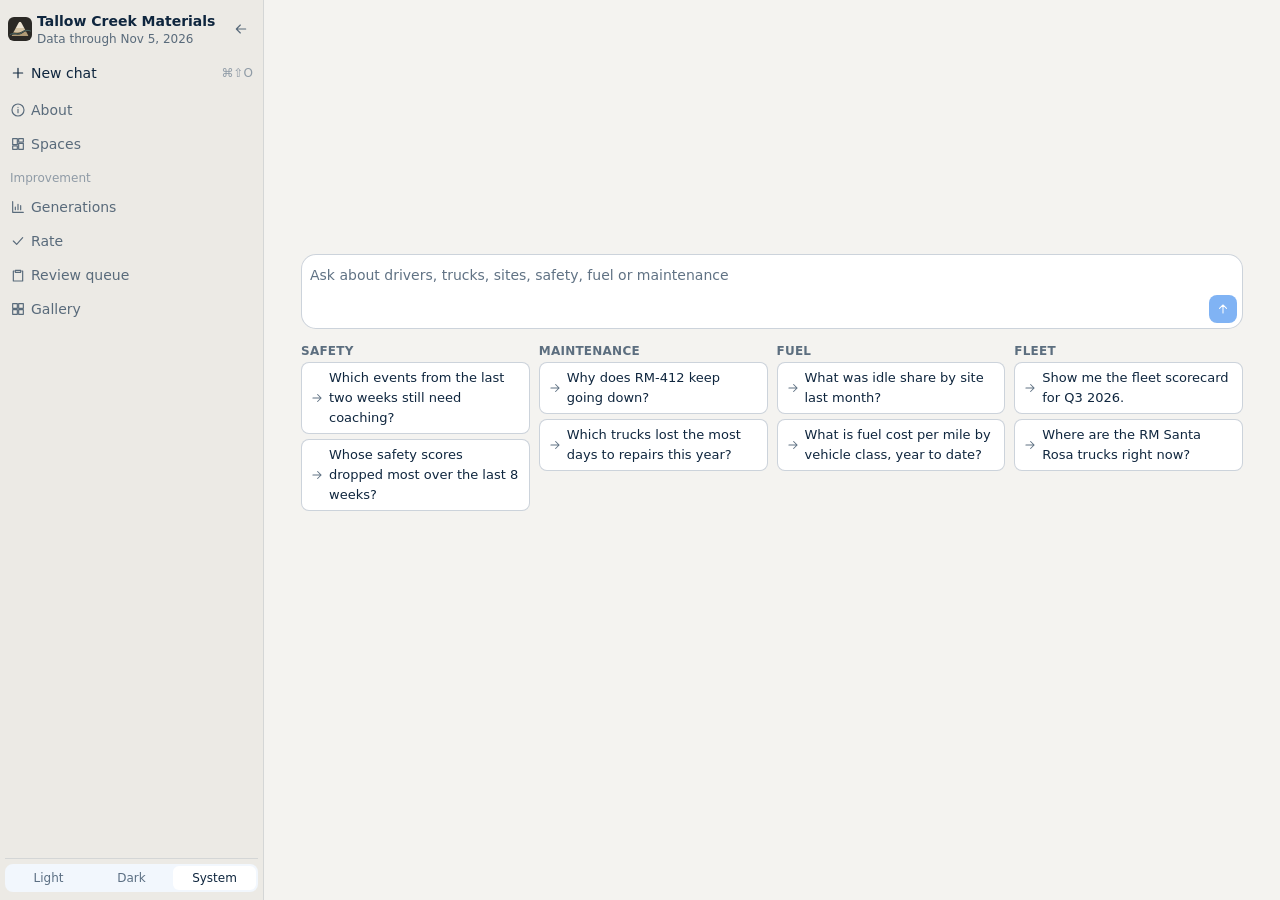
==== samsara-agent/index.html @ 40dcbc3d "deploy samsara-agent f7d7a8c" ====
<!doctype html>
<html lang="en">
  <head>
    <meta charset="UTF-8" />
    <meta name="viewport" content="width=device-width, initial-scale=1.0" />
    <link rel="icon" type="image/svg+xml" href="/samsara-agent/logo.svg" />
    <title>Fleet assistant · Tallow Creek Materials</title>
    <script type="module" crossorigin src="/samsara-agent/assets/index-BRT_L599.js"></script>
    <link rel="modulepreload" crossorigin href="/samsara-agent/assets/rolldown-runtime-XKyaHtl9.js">
    <link rel="modulepreload" crossorigin href="/samsara-agent/assets/sides-DvJNw2oW.js">
    <link rel="modulepreload" crossorigin href="/samsara-agent/assets/announce-DxYsAM2P.js">
    <link rel="modulepreload" crossorigin href="/samsara-agent/assets/overlays-WIH7wSbX.js">
    <link rel="modulepreload" crossorigin href="/samsara-agent/assets/data-ghyBQFPj.js">
    <link rel="stylesheet" crossorigin href="/samsara-agent/assets/index-Dkn8a3iv.css">
  </head>
  <body>
    <div id="root"></div>
  </body>
</html>
---- samsara-agent/assets/index-Dkn8a3iv.css ----
@font-face{font-family:Inter Variable;font-style:normal;font-display:swap;font-weight:100 900;src:url(/samsara-agent/assets/inter-cyrillic-ext-wght-normal-BOeWTOD4.woff2)format("woff2-variations");unicode-range:U+460-52F,U+1C80-1C8A,U+20B4,U+2DE0-2DFF,U+A640-A69F,U+FE2E-FE2F}@font-face{font-family:Inter Variable;font-style:normal;font-display:swap;font-weight:100 900;src:url(/samsara-agent/assets/inter-cyrillic-wght-normal-DqGufNeO.woff2)format("woff2-variations");unicode-range:U+301,U+400-45F,U+490-491,U+4B0-4B1,U+2116}@font-face{font-family:Inter Variable;font-style:normal;font-display:swap;font-weight:100 900;src:url(/samsara-agent/assets/inter-greek-ext-wght-normal-DlzME5K_.woff2)format("woff2-variations");unicode-range:U+1F??}@font-face{font-family:Inter Variable;font-style:normal;font-display:swap;font-weight:100 900;src:url(/samsara-agent/assets/inter-greek-wght-normal-CkhJZR-_.woff2)format("woff2-variations");unicode-range:U+370-377,U+37A-37F,U+384-38A,U+38C,U+38E-3A1,U+3A3-3FF}@font-face{font-family:Inter Variable;font-style:normal;font-display:swap;font-weight:100 900;src:url(/samsara-agent/assets/inter-vietnamese-wght-normal-CBcvBZtf.woff2)format("woff2-variations");unicode-range:U+102-103,U+110-111,U+128-129,U+168-169,U+1A0-1A1,U+1AF-1B0,U+300-301,U+303-304,U+308-309,U+323,U+329,U+1EA0-1EF9,U+20AB}@font-face{font-family:Inter Variable;font-style:normal;font-display:swap;font-weight:100 900;src:url(/samsara-agent/assets/inter-latin-ext-wght-normal-DO1Apj_S.woff2)format("woff2-variations");unicode-range:U+100-2BA,U+2BD-2C5,U+2C7-2CC,U+2CE-2D7,U+2DD-2FF,U+304,U+308,U+329,U+1D00-1DBF,U+1E00-1E9F,U+1EF2-1EFF,U+2020,U+20A0-20AB,U+20AD-20C0,U+2113,U+2C60-2C7F,U+A720-A7FF}@font-face{font-family:Inter Variable;font-style:normal;font-display:swap;font-weight:100 900;src:url(/samsara-agent/assets/inter-latin-wght-normal-Dx4kXJAl.woff2)format("woff2-variations");unicode-range:U+??,U+131,U+152-153,U+2BB-2BC,U+2C6,U+2DA,U+2DC,U+304,U+308,U+329,U+2000-206F,U+20AC,U+2122,U+2191,U+2193,U+2212,U+2215,U+FEFF,U+FFFD}@font-face{font-family:InterVariable;font-style:normal;font-display:swap;font-weight:100 900;src:url(/samsara-agent/assets/inter-latin-wght-normal-Dx4kXJAl.woff2)format("woff2-variations")}:root{--lightningcss-light:initial;--lightningcss-dark: ;color-scheme:light;--kit-colors-text-primary:#0f263e;--kit-colors-text-secondary:#0b2642a6;--kit-colors-text-tertiary:#04264966;--kit-colors-text-danger:#df2036;--kit-colors-text-success:#0a8532;--kit-colors-text-link:#0369ea;--kit-colors-text-inverse-primary:#fff;--kit-colors-text-inverse-secondary:#ffffffa6;--kit-colors-surface-app:#e6ecf4;--kit-colors-surface-primary:#fff;--kit-colors-surface-secondary:#f2f7fd;--kit-colors-surface-tertiary:#e6ecf4;--kit-colors-surface-inverse:#0f263e;--kit-colors-neutral-10-solid:#f5f6f8;--kit-colors-neutral-20-solid:#e5e9ed;--kit-colors-neutral-40-solid:#ccd3db;--kit-colors-neutral-60-solid:#9aa8b6;--kit-colors-neutral-80-solid:#607184;--kit-colors-border-basic:#00264d1a;--kit-colors-border-interactive:#00264d33;--kit-colors-border-heavy:#0f263e;--kit-interaction-hover:#00264d0a;--kit-interaction-active:#00264d1a;--kit-colors-blue:#0369ea;--kit-colors-blue-high-contrast-1:#0051b8;--kit-colors-blue-high-contrast-2:#003a85;--kit-colors-blue-10:#0369ea0d;--kit-colors-blue-20:#0369ea1a;--kit-colors-blue-40:#0369ea38;--kit-colors-blue-60-solid:#9ac3f6;--kit-colors-green:#0dab41;--kit-colors-green-high-contrast-1:#0a8532;--kit-colors-green-high-contrast-2:#075f24;--kit-colors-red:#df2036;--kit-colors-red-high-contrast-1:#b81427;--kit-colors-red-high-contrast-2:#910818;--kit-colors-orange:#ef6706;--kit-colors-orange-high-contrast-2:#8f3b00;--kit-colors-yellow:#e5b400;--kit-colors-yellow-high-contrast-2:#806400;--kit-colors-purple:#8935ff;--kit-colors-purple-high-contrast-2:#5b23a9;--kit-colors-magenta:#b81b9f;--kit-colors-magenta-high-contrast-2:#70005d;--kit-colors-badge-blue:#0369ea38;--kit-colors-badge-green:#0dab4138;--kit-colors-badge-red:#df203633;--kit-colors-badge-orange:#ef670633;--kit-colors-badge-yellow:#e5b40040;--kit-colors-badge-purple:#8835fd40;--kit-colors-badge-magenta:#b81b9f40;--kit-colors-badge-neutral:#00264d1a;--kit-colors-teal:#4dcba1;--kit-colors-cyan:#71dcf4;--kit-colors-forest:#1c7836;--kit-colors-tomato:#ff5a47;--kit-colors-cheese:#f3b821;--kit-colors-mango:#ff8024;--kit-colors-lavender:#a75cf2;--kit-colors-royal:#5129f0;--kit-colors-steel:#72838c;--kit-colors-wine:#8e344a;--kit-colors-earth:#936841;--kit-colors-candy:#f773b2;--kit-colors-chameleon:#57c315;--kit-colors-severity-low:#0dab41;--kit-colors-severity-medium:#e5b400;--kit-colors-severity-high:#ff5a47;--kit-colors-severity-highest:#b81427;--kit-colors-severity-severe:#b81b9f;--kit-dataviz-monochrome-step0:#003a85;--kit-dataviz-monochrome-step2:#0369ea;--kit-dataviz-monochrome-step4:#0369ea66;--kit-dataviz-track:#00264d14;--kit-dataviz-positive:#1c7836;--kit-dataviz-negative:#ff5a47;--kit-dataviz-reference-line:#3eadc5;--kit-dataviz-threshold:#c54c3e;--kit-chat-user-message-fill:#0369ea;--kit-chat-user-message-chip-fill:#0051b8;--kit-chat-voice-1:#907df5;--kit-chat-voice-2:#a3b6ff;--kit-chat-voice-3:#296ad5;--kit-chat-voice-4:#d4b0f9;--kit-category-operations:#00869a;--kit-category-safety:#0050be;--kit-category-compliance:#d4403a;--kit-category-maintenance:#00682a;--kit-category-coaching:#bc4c80;--kit-spaces-point-outline:var(--kit-colors-blue);--kit-spaces-point-wash:var(--kit-colors-blue-10);--brand-loud:#feae0f;--brand-ink:#1c1917;--brand-stone:#e0ddd5;--brand-night:#002840;--kit-space-xs:3px;--kit-space-sm:5px;--kit-space-smd:8px;--kit-space-md:9px;--kit-space-lg:14px;--kit-space-xl:18px;--kit-space-xxl:24px;--kit-radius-100:5px;--kit-radius-200:6px;--kit-radius-300:8px;--kit-radius-400:11px;--kit-radius-500:15px;--kit-radius-600:20px;--kit-radius-round:1000px;--kit-shadow-dialog:0px 4px 20px 0px #00000026;--kit-shadow-menu:6px 4px 8px 0px #0000000a;--kit-shadow-focus:0px 0px 0px 2px #0369ea;--kit-size-xxs:18px;--kit-size-xs:24px;--kit-size-sm:28px;--kit-size-md:32px;--kit-size-lg:36px;--kit-size-tab:42px;--kit-size-sidebar:250px;--kit-size-assistant-panel:400px;--kit-opacity-disabled:.5;--app-surface-page:#f4f3f0;--app-surface-sidebar:#eceae5;--font-sans:"InterVariable", "Inter", system-ui, -apple-system, "Segoe UI", sans-serif;--font-mono:Consolas, Menlo, Monaco, "DejaVu Sans Mono", monospace;--kit-typography-xxxxl-bold-size:45px;--kit-typography-xxxxl-bold-line:56px;--kit-typography-xxxxl-bold-weight:700;--kit-typography-xxxl-bold-size:34px;--kit-typography-xxxl-bold-line:40px;--kit-typography-xxxl-bold-weight:700;--kit-typography-xxl-bold-size:26px;--kit-typography-xxl-bold-line:36px;--kit-typography-xxl-bold-weight:700;--kit-typography-xl-medium-size:19px;--kit-typography-xl-medium-line:28px;--kit-typography-xl-medium-weight:500;--kit-typography-lg-size:14px;--kit-typography-lg-line:20px;--kit-typography-lg-weight:400;--kit-typography-lg-bold-size:16px;--kit-typography-lg-bold-line:24px;--kit-typography-lg-bold-weight:700;--kit-typography-md-size:12px;--kit-typography-md-line:18px;--kit-typography-md-weight:400;--kit-typography-md-medium-size:12px;--kit-typography-md-medium-line:18px;--kit-typography-md-medium-weight:500;--kit-typography-md-bold-size:12px;--kit-typography-md-bold-line:18px;--kit-typography-md-bold-weight:700;--kit-typography-sm-size:12px;--kit-typography-sm-line:16px;--kit-typography-sm-weight:400;--kit-typography-xs-size:12px;--kit-typography-xs-line:16px;--kit-typography-xs-weight:400;--kit-typography-xs-bold-size:12px;--kit-typography-xs-bold-line:16px;--kit-typography-xs-bold-weight:700;--kit-typography-mono-size:12px;--kit-typography-mono-line:18px;--kit-typography-mono-weight:400}:root[data-theme=dark]{--lightningcss-light: ;--lightningcss-dark:initial;color-scheme:dark;--kit-colors-text-primary:#e6ecf4;--kit-colors-text-secondary:#dce6f2a8;--kit-colors-text-tertiary:#dce6f266;--kit-colors-text-danger:#ff6b5e;--kit-colors-text-success:#3dcb6e;--kit-colors-text-link:#6aa8f5;--kit-colors-text-inverse-primary:#0f263e;--kit-colors-text-inverse-secondary:#0f263ea6;--kit-colors-surface-app:#08131f;--kit-colors-surface-primary:#0f1e30;--kit-colors-surface-secondary:#13263b;--kit-colors-surface-tertiary:#1a2f47;--kit-colors-surface-inverse:#e6ecf4;--kit-colors-neutral-10-solid:#152639;--kit-colors-neutral-20-solid:#1e3249;--kit-colors-neutral-40-solid:#33475e;--kit-colors-neutral-60-solid:#62758b;--kit-colors-neutral-80-solid:#9fb0c4;--kit-colors-border-basic:#ffffff1a;--kit-colors-border-interactive:#fff3;--kit-colors-border-heavy:#e6ecf4;--kit-interaction-hover:#ffffff0d;--kit-interaction-active:#ffffff1a;--kit-colors-blue:#1f6fe5;--kit-colors-blue-high-contrast-1:#4c93f3;--kit-colors-blue-high-contrast-2:#7db2f7;--kit-colors-blue-10:#1f6fe51a;--kit-colors-blue-20:#1f6fe52e;--kit-colors-blue-40:#1f6fe547;--kit-colors-blue-60-solid:#2c5c9a;--kit-colors-green:#2fbf5e;--kit-colors-green-high-contrast-1:#3dcb6e;--kit-colors-green-high-contrast-2:#8be3a7;--kit-colors-red:#e8384c;--kit-colors-red-high-contrast-1:#ff6b5e;--kit-colors-red-high-contrast-2:#ff9a90;--kit-colors-orange:#f27a24;--kit-colors-orange-high-contrast-2:#ffb27a;--kit-colors-yellow:#f0c53a;--kit-colors-yellow-high-contrast-2:#f5d777;--kit-colors-purple:#a066ff;--kit-colors-purple-high-contrast-2:#cdb0ff;--kit-colors-magenta:#d04bb8;--kit-colors-magenta-high-contrast-2:#f0a6e3;--kit-colors-badge-blue:#1f6fe547;--kit-colors-badge-green:#2fbf5e40;--kit-colors-badge-red:#e8384c40;--kit-colors-badge-orange:#f27a2440;--kit-colors-badge-yellow:#f0c53a40;--kit-colors-badge-purple:#a066ff40;--kit-colors-badge-magenta:#d04bb840;--kit-colors-badge-neutral:#ffffff1f;--kit-colors-severity-low:#2fbf5e;--kit-colors-severity-medium:#f0c53a;--kit-colors-severity-high:#ff6b5e;--kit-colors-severity-highest:#ff8a80;--kit-colors-severity-severe:#d04bb8;--kit-dataviz-monochrome-step0:#7db2f7;--kit-dataviz-monochrome-step2:#4c93f3;--kit-dataviz-monochrome-step4:#4c93f366;--kit-dataviz-track:#ffffff14;--kit-dataviz-positive:#3dcb6e;--kit-dataviz-negative:#ff6b5e;--kit-dataviz-reference-line:#71dcf4;--kit-dataviz-threshold:#ff8a80;--kit-chat-user-message-fill:#1f6fe5;--kit-chat-user-message-chip-fill:#1858bc;--kit-category-operations:#2bb3c7;--kit-category-safety:#4c93f3;--kit-category-compliance:#ff6b5e;--kit-category-maintenance:#2fbf5e;--kit-category-coaching:#e07baa;--kit-shadow-dialog:0px 4px 20px 0px #00000080;--kit-shadow-menu:6px 4px 8px 0px #0000004d;--app-surface-page:#0b1520;--app-surface-sidebar:#0f1b28}@media (prefers-color-scheme:dark){:root:not([data-theme=light]){--lightningcss-light: ;--lightningcss-dark:initial;color-scheme:dark;--kit-colors-text-primary:#e6ecf4;--kit-colors-text-secondary:#dce6f2a8;--kit-colors-text-tertiary:#dce6f266;--kit-colors-text-danger:#ff6b5e;--kit-colors-text-success:#3dcb6e;--kit-colors-text-link:#6aa8f5;--kit-colors-text-inverse-primary:#0f263e;--kit-colors-text-inverse-secondary:#0f263ea6;--kit-colors-surface-app:#08131f;--kit-colors-surface-primary:#0f1e30;--kit-colors-surface-secondary:#13263b;--kit-colors-surface-tertiary:#1a2f47;--kit-colors-surface-inverse:#e6ecf4;--kit-colors-neutral-10-solid:#152639;--kit-colors-neutral-20-solid:#1e3249;--kit-colors-neutral-40-solid:#33475e;--kit-colors-neutral-60-solid:#62758b;--kit-colors-neutral-80-solid:#9fb0c4;--kit-colors-border-basic:#ffffff1a;--kit-colors-border-interactive:#fff3;--kit-colors-border-heavy:#e6ecf4;--kit-interaction-hover:#ffffff0d;--kit-interaction-active:#ffffff1a;--kit-colors-blue:#1f6fe5;--kit-colors-blue-high-contrast-1:#4c93f3;--kit-colors-blue-high-contrast-2:#7db2f7;--kit-colors-blue-10:#1f6fe51a;--kit-colors-blue-20:#1f6fe52e;--kit-colors-blue-40:#1f6fe547;--kit-colors-blue-60-solid:#2c5c9a;--kit-colors-green:#2fbf5e;--kit-colors-green-high-contrast-1:#3dcb6e;--kit-colors-green-high-contrast-2:#8be3a7;--kit-colors-red:#e8384c;--kit-colors-red-high-contrast-1:#ff6b5e;--kit-colors-red-high-contrast-2:#ff9a90;--kit-colors-orange:#f27a24;--kit-colors-orange-high-contrast-2:#ffb27a;--kit-colors-yellow:#f0c53a;--kit-colors-yellow-high-contrast-2:#f5d777;--kit-colors-purple:#a066ff;--kit-colors-purple-high-contrast-2:#cdb0ff;--kit-colors-magenta:#d04bb8;--kit-colors-magenta-high-contrast-2:#f0a6e3;--kit-colors-badge-blue:#1f6fe547;--kit-colors-badge-green:#2fbf5e40;--kit-colors-badge-red:#e8384c40;--kit-colors-badge-orange:#f27a2440;--kit-colors-badge-yellow:#f0c53a40;--kit-colors-badge-purple:#a066ff40;--kit-colors-badge-magenta:#d04bb840;--kit-colors-badge-neutral:#ffffff1f;--kit-colors-severity-low:#2fbf5e;--kit-colors-severity-medium:#f0c53a;--kit-colors-severity-high:#ff6b5e;--kit-colors-severity-highest:#ff8a80;--kit-colors-severity-severe:#d04bb8;--kit-dataviz-monochrome-step0:#7db2f7;--kit-dataviz-monochrome-step2:#4c93f3;--kit-dataviz-monochrome-step4:#4c93f366;--kit-dataviz-track:#ffffff14;--kit-dataviz-positive:#3dcb6e;--kit-dataviz-negative:#ff6b5e;--kit-dataviz-reference-line:#71dcf4;--kit-dataviz-threshold:#ff8a80;--kit-chat-user-message-fill:#1f6fe5;--kit-chat-user-message-chip-fill:#1858bc;--kit-category-operations:#2bb3c7;--kit-category-safety:#4c93f3;--kit-category-compliance:#ff6b5e;--kit-category-maintenance:#2fbf5e;--kit-category-coaching:#e07baa;--kit-shadow-dialog:0px 4px 20px 0px #00000080;--kit-shadow-menu:6px 4px 8px 0px #0000004d;--app-surface-page:#0b1520;--app-surface-sidebar:#0f1b28}}.kit-typography-xxxxl-bold{font-family:var(--font-sans);font-size:var(--kit-typography-xxxxl-bold-size);line-height:var(--kit-typography-xxxxl-bold-line);font-weight:var(--kit-typography-xxxxl-bold-weight)}.kit-typography-xxxl-bold{font-family:var(--font-sans);font-size:var(--kit-typography-xxxl-bold-size);line-height:var(--kit-typography-xxxl-bold-line);font-weight:var(--kit-typography-xxxl-bold-weight)}.kit-typography-xxl-bold{font-family:var(--font-sans);font-size:var(--kit-typography-xxl-bold-size);line-height:var(--kit-typography-xxl-bold-line);font-weight:var(--kit-typography-xxl-bold-weight)}.kit-typography-xl-medium{font-family:var(--font-sans);font-size:var(--kit-typography-xl-medium-size);line-height:var(--kit-typography-xl-medium-line);font-weight:var(--kit-typography-xl-medium-weight)}.kit-typography-lg{font-family:var(--font-sans);font-size:var(--kit-typography-lg-size);line-height:var(--kit-typography-lg-line);font-weight:var(--kit-typography-lg-weight)}.kit-typography-lg-bold{font-family:var(--font-sans);font-size:var(--kit-typography-lg-bold-size);line-height:var(--kit-typography-lg-bold-line);font-weight:var(--kit-typography-lg-bold-weight)}.kit-typography-md{font-family:var(--font-sans);font-size:var(--kit-typography-md-size);line-height:var(--kit-typography-md-line);font-weight:var(--kit-typography-md-weight)}.kit-typography-md-medium{font-family:var(--font-sans);font-size:var(--kit-typography-md-medium-size);line-height:var(--kit-typography-md-medium-line);font-weight:var(--kit-typography-md-medium-weight)}.kit-typography-md-bold{font-family:var(--font-sans);font-size:var(--kit-typography-md-bold-size);line-height:var(--kit-typography-md-bold-line);font-weight:var(--kit-typography-md-bold-weight)}.kit-typography-sm{font-family:var(--font-sans);font-size:var(--kit-typography-sm-size);line-height:var(--kit-typography-sm-line);font-weight:var(--kit-typography-sm-weight)}.kit-typography-xs{font-family:var(--font-sans);font-size:var(--kit-typography-xs-size);line-height:var(--kit-typography-xs-line);font-weight:var(--kit-typography-xs-weight)}.kit-typography-xs-bold{font-family:var(--font-sans);font-size:var(--kit-typography-xs-bold-size);line-height:var(--kit-typography-xs-bold-line);font-weight:var(--kit-typography-xs-bold-weight);letter-spacing:.5px}.kit-typography-mono{font-family:var(--font-mono);font-size:var(--kit-typography-mono-size);line-height:var(--kit-typography-mono-line);font-weight:var(--kit-typography-mono-weight)}body{font-family:var(--font-sans);color:var(--kit-colors-text-primary);background:var(--kit-colors-surface-primary);-webkit-font-smoothing:antialiased;margin:0;font-size:14px;line-height:24px}.sk-row{gap:var(--kit-space-sm);flex-wrap:wrap;align-items:center;display:flex}.sk-stack{gap:var(--kit-space-md);flex-direction:column;display:flex}.sk-icon{flex-shrink:0;display:block}:focus-visible{outline:2px solid var(--kit-colors-blue);outline-offset:2px}.sk-btn{justify-content:center;align-items:center;gap:var(--kit-space-sm);height:var(--kit-size-md);padding:0 var(--kit-space-md);border-radius:var(--kit-radius-300);font:500 14px/24px var(--font-sans);cursor:pointer;white-space:nowrap;border:1px solid #0000;transition:background-color .12s,border-color .12s,color .12s;display:inline-flex}.sk-btn--sm{height:var(--kit-size-sm);padding:0 var(--kit-space-smd);font-size:13px}.sk-btn--iconOnly{width:var(--kit-size-md);padding:0}.sk-btn--sm.sk-btn--iconOnly{width:var(--kit-size-sm)}.sk-btn--primary{background:var(--kit-colors-blue);color:#fff}.sk-btn--primary:hover{background:var(--kit-colors-blue-high-contrast-1)}.sk-btn--primary:active{background:var(--kit-colors-blue-high-contrast-2)}.sk-btn--secondary{background:var(--kit-colors-surface-primary);border-color:var(--kit-colors-border-interactive);color:var(--kit-colors-text-primary)}.sk-btn--secondary:hover,.sk-btn--tertiary:hover,.sk-btn--toggleOn:hover{background-image:linear-gradient(var(--kit-interaction-hover), var(--kit-interaction-hover))}.sk-btn--secondary:active,.sk-btn--tertiary:active{background-image:linear-gradient(var(--kit-interaction-active), var(--kit-interaction-active))}.sk-btn--tertiary{color:var(--kit-colors-text-primary);background:0 0}.sk-btn--submit{background:var(--kit-colors-blue-10);color:var(--kit-colors-text-link)}.sk-btn--submit:hover{background:var(--kit-colors-blue-20)}.sk-btn--danger{background:var(--kit-colors-red);color:#fff}.sk-btn--danger:hover{background:var(--kit-colors-red-high-contrast-1)}.sk-btn--toggleOn{background:var(--kit-colors-blue-10);border-color:var(--kit-colors-blue);color:var(--kit-colors-text-link)}.sk-btn:disabled{opacity:var(--kit-opacity-disabled);cursor:not-allowed}.sk-badge{align-items:center;gap:var(--kit-space-xs);border-radius:var(--kit-radius-round);font:700 12px/16px var(--font-sans);letter-spacing:.5px;white-space:nowrap;display:inline-flex}.sk-badge--xs{min-height:16px;padding:0 var(--kit-space-xs);font-size:11px}.sk-badge--sm{min-height:20px;padding:2px 6px}.sk-badge--md{min-height:24px;padding:var(--kit-space-xs) var(--kit-space-sm)}.sk-badge--lg{min-height:28px;padding:var(--kit-space-xs) var(--kit-space-md);font-size:13px;line-height:20px}.sk-badge--secondary.sk-badge--neutral{background:var(--kit-colors-badge-neutral);color:var(--kit-colors-text-primary)}.sk-badge--secondary.sk-badge--blue{background:var(--kit-colors-badge-blue);color:var(--kit-colors-blue-high-contrast-2)}.sk-badge--secondary.sk-badge--green{background:var(--kit-colors-badge-green);color:var(--kit-colors-green-high-contrast-2)}.sk-badge--secondary.sk-badge--red{background:var(--kit-colors-badge-red);color:var(--kit-colors-red-high-contrast-2)}.sk-badge--secondary.sk-badge--orange{background:var(--kit-colors-badge-orange);color:var(--kit-colors-orange-high-contrast-2)}.sk-badge--secondary.sk-badge--yellow{background:var(--kit-colors-badge-yellow);color:var(--kit-colors-yellow-high-contrast-2)}.sk-badge--secondary.sk-badge--purple{background:var(--kit-colors-badge-purple);color:var(--kit-colors-purple-high-contrast-2)}.sk-badge--secondary.sk-badge--magenta{background:var(--kit-colors-badge-magenta);color:var(--kit-colors-magenta-high-contrast-2)}.sk-badge--primary.sk-badge--neutral{background:var(--kit-colors-surface-inverse);color:var(--kit-colors-text-inverse-primary)}.sk-badge--primary.sk-badge--blue{background:var(--kit-colors-blue);color:#fff}.sk-badge--primary.sk-badge--red{background:var(--kit-colors-red);color:#fff}.sk-badge--primary.sk-badge--green{background:var(--kit-colors-green-high-contrast-1);color:#fff}.sk-tabs{gap:var(--kit-space-lg);display:flex}.sk-tabs--primary{border-bottom:1px solid var(--kit-colors-border-basic)}.sk-tab{appearance:none;padding:var(--kit-space-sm) 0;font:500 14px/24px var(--font-sans);color:var(--kit-colors-text-secondary);cursor:pointer;align-items:center;gap:var(--kit-space-xs);background:0 0;border:0;border-bottom:2px solid #0000;margin-bottom:-1px;display:inline-flex}.sk-tab:hover{color:var(--kit-colors-text-primary)}.sk-tabs--primary .sk-tab.is-active,.sk-tabs--primary .sk-tab[data-selected]{color:var(--kit-colors-text-primary);border-bottom-color:var(--kit-colors-text-primary)}.sk-tabs--pill{gap:var(--kit-space-xs)}.sk-tabs--pill .sk-tab{padding:var(--kit-space-xs) var(--kit-space-smd);border-radius:var(--kit-radius-round);border:0;margin:0;font-size:13px;line-height:20px}.sk-tabs--pill .sk-tab:hover{background:var(--kit-interaction-hover)}.sk-tabs--pill .sk-tab.is-active,.sk-tabs--pill .sk-tab[data-selected]{background:var(--kit-colors-neutral-20-solid);color:var(--kit-colors-text-primary)}.sk-tab-count{color:var(--kit-colors-text-secondary);font-size:12px}.sk-tab:focus-visible,.sk-radio-segment:focus-visible,.sk-menu-item[data-highlighted]:focus-visible{outline:2px solid var(--kit-colors-border-interactive);outline-offset:-2px}.sk-menu{min-width:160px;max-height:min(320px, var(--available-height,320px));padding:var(--kit-space-xs);border:1px solid var(--kit-colors-border-basic);border-radius:var(--kit-radius-300);background:var(--kit-colors-surface-primary);color:var(--kit-colors-text-primary);box-shadow:var(--kit-shadow-menu);margin:0;overflow-y:auto}.sk-menu-item{width:100%;padding:6px var(--kit-space-sm);border-radius:var(--kit-radius-200);font:400 13px/20px var(--font-sans);color:var(--kit-colors-text-primary);text-align:left;white-space:nowrap;cursor:pointer;background:0 0;border:0;outline:none;align-items:center;gap:6px;display:flex}.sk-menu-item[data-highlighted]{background:var(--kit-interaction-hover)}.sk-menu-item[data-disabled]{color:var(--kit-colors-text-tertiary);cursor:default}.sk-menu-item[data-checked]{font-weight:500}.sk-menu-check{visibility:hidden;flex:none;width:14px;display:inline-flex}.sk-menu-item[data-checked] .sk-menu-check{visibility:visible}.sk-radio-group{border-radius:var(--kit-radius-300);background:var(--kit-colors-surface-secondary);padding:2px;display:flex}.sk-radio-segment{appearance:none;padding:4px var(--kit-space-sm);border-radius:var(--kit-radius-200);font:500 12px/16px var(--font-sans);text-align:center;color:var(--kit-colors-text-secondary);cursor:pointer;background:0 0;border:0;flex:1}.sk-radio-segment[data-checked]{background:var(--kit-colors-surface-primary);color:var(--kit-colors-text-primary)}.sk-hint{max-width:240px;padding:4px var(--kit-space-sm);border-radius:var(--kit-radius-200);background:var(--kit-colors-surface-inverse);color:var(--kit-colors-text-inverse-primary);font:500 12px/16px var(--font-sans);pointer-events:none;border:0;align-items:center;gap:6px;margin:0;display:inline-flex}:is(.sk-hint,.sk-menu,.sk-dialog,.sk-toast,.sk-disclosure-panel)[hidden]{display:none}.sk-hint-keys{color:var(--kit-colors-text-inverse-secondary);letter-spacing:.02em;font-weight:400}.sk-disclosure-trigger{font:inherit;color:inherit;text-align:left;cursor:pointer;background:0 0;border:0;align-items:center;gap:6px;padding:0;display:inline-flex}.sk-disclosure-trigger:focus-visible{outline:2px solid var(--kit-colors-border-interactive);outline-offset:2px;border-radius:var(--kit-radius-200)}.sk-disclosure-chevron{flex:none;transition:transform .12s ease-out;display:inline-flex}.sk-disclosure-trigger[data-open] .sk-disclosure-chevron{transform:rotate(90deg)}.sk-disclosure-panel{height:var(--collapsible-panel-height);transition:height .16s ease-out;overflow:hidden}.sk-disclosure-panel:is([data-starting-style],[data-ending-style]){height:0}@media (prefers-reduced-motion:reduce){.sk-disclosure-chevron,.sk-disclosure-panel{transition:none}}.sk-dialog-backdrop{background:#0000003d;position:fixed;inset:0}.sk-dialog{width:min(400px,100vw - 32px);height:fit-content;padding:var(--kit-space-lg);border:1px solid var(--kit-colors-border-basic);border-radius:var(--kit-radius-400);background:var(--kit-colors-surface-primary);color:var(--kit-colors-text-primary);box-shadow:var(--kit-shadow-dialog);font-family:var(--font-sans);margin:auto;position:fixed;inset:0}.sk-dialog-title{font:600 16px/24px var(--font-sans);margin:0}.sk-dialog-description{margin:var(--kit-space-xs) 0 0;font:400 14px/20px var(--font-sans);color:var(--kit-colors-text-secondary)}.sk-dialog-actions{justify-content:flex-end;gap:var(--kit-space-sm);margin-top:var(--kit-space-lg);display:flex}.sk-toasts{gap:var(--kit-space-sm);margin:0;background:0 0;border:0;flex-direction:column;width:max-content;max-width:calc(100vw - 32px);margin-inline:auto;padding:0;display:flex;inset:56px 0 auto}.sk-toast{align-items:center;gap:var(--kit-space-sm);min-width:220px;padding:var(--kit-space-sm) var(--kit-space-sm) var(--kit-space-sm) var(--kit-space-smd);border-radius:var(--kit-radius-300);background:var(--kit-colors-surface-inverse);color:var(--kit-colors-text-inverse-primary);box-shadow:var(--kit-shadow-menu);font-family:var(--font-sans);display:flex}.sk-toast-icon{color:var(--kit-colors-green);flex:none;display:inline-flex}.sk-toast[data-type=error] .sk-toast-icon{color:var(--kit-colors-red)}.sk-toast-text{flex:1;min-width:0}.sk-toast-title{font:500 13px/20px var(--font-sans)}.sk-toast-description{font:400 12px/16px var(--font-sans);color:var(--kit-colors-text-inverse-secondary)}.sk-toast-description:empty{display:none}.sk-toast-action{padding:2px var(--kit-space-sm);border-radius:var(--kit-radius-200);font:500 13px/20px var(--font-sans);color:var(--kit-colors-text-inverse-primary);cursor:pointer;background:0 0;border:0;flex:none;text-decoration:underline}.sk-toast-action:empty{display:none}.sk-toast-close{border-radius:var(--kit-radius-200);color:var(--kit-colors-text-inverse-secondary);cursor:pointer;background:0 0;border:0;flex:none;padding:4px;display:inline-flex}.sk-toast-close:hover{color:var(--kit-colors-text-inverse-primary)}.sk-points{position:relative}.sk-point{outline:none}.sk-point:focus-visible{outline:2px solid var(--kit-colors-border-interactive);outline-offset:1px}.sk-readout{--rx:-50%;--ry:calc(-100% - 8px);z-index:2;transform:translate(var(--rx), var(--ry));padding:4px var(--kit-space-sm);border-radius:var(--kit-radius-200);background:var(--kit-colors-surface-inverse);color:var(--kit-colors-text-inverse-primary);font:500 12px/16px var(--font-sans);font-variant-numeric:tabular-nums;white-space:nowrap;pointer-events:none;box-shadow:var(--kit-shadow-menu);position:absolute}.sk-readout--start{--rx:0}.sk-readout--end{--rx:-100%}.sk-readout--below{--ry:12px}.sk-readout-sub{color:var(--kit-colors-text-inverse-secondary);font-weight:400;display:block}.sk-field{gap:var(--kit-space-xs);flex-direction:column;max-width:360px;display:flex}.sk-field-label{font:500 13px/20px var(--font-sans)}.sk-input{align-items:center;gap:var(--kit-space-sm);height:var(--kit-size-md);padding:0 var(--kit-space-smd);border:1px solid var(--kit-colors-border-interactive);border-radius:var(--kit-radius-300);background:var(--kit-colors-surface-primary);display:flex}.sk-input:focus-within{outline:2px solid var(--kit-colors-blue);outline-offset:-1px}.sk-input input{min-width:0;font:400 14px/24px var(--font-sans);color:var(--kit-colors-text-primary);background:0 0;border:0;outline:0;flex:1}.sk-input input::placeholder{color:var(--kit-colors-text-secondary)}.sk-input-icon{color:var(--kit-colors-neutral-80-solid)}.sk-field-helper{color:var(--kit-colors-text-secondary);font-size:13px;line-height:20px}.sk-field.is-error .sk-input{border-color:var(--kit-colors-red)}.sk-field-error{color:var(--kit-colors-text-danger);font-size:13px;line-height:20px}.sk-nav{width:var(--kit-size-sidebar);background:var(--kit-colors-surface-app);padding:var(--kit-space-sm) 0;box-sizing:border-box}.sk-nav-header{height:36px;margin:var(--kit-space-sm) var(--kit-space-md) var(--kit-space-md);align-items:center;display:flex}.sk-nav-org{align-items:center;gap:var(--kit-space-sm);font:500 14px/20px var(--font-sans);display:flex}.sk-nav-orgmark{border-radius:var(--kit-radius-300);background:var(--kit-colors-surface-inverse);width:28px;height:28px;color:var(--kit-colors-text-inverse-primary);place-items:center;font-size:13px;font-weight:700;display:grid}.sk-nav-search{align-items:center;gap:var(--kit-space-smd);height:36px;margin:0 var(--kit-space-md) var(--kit-space-sm);padding:0 var(--kit-space-smd);border-radius:var(--kit-radius-400);background:var(--kit-colors-surface-primary);color:var(--kit-colors-text-secondary);font-size:14px;display:flex}.sk-nav-search kbd{font:12px/16px var(--font-mono);border:1px solid var(--kit-colors-border-basic);border-radius:var(--kit-radius-100);margin-left:auto;padding:0 5px}.sk-nav-list{margin:0;padding:0;list-style:none}.sk-nav-item{align-items:center;gap:var(--kit-space-smd);min-height:38px;margin:2px var(--kit-space-md);padding:0 var(--kit-space-sm);border-radius:var(--kit-radius-400);color:var(--kit-colors-text-primary);font-size:14px;text-decoration:none;display:flex}.sk-nav-item:hover{background:var(--kit-interaction-hover)}.sk-nav-item.is-active{background:var(--kit-interaction-active);font-weight:500}.sk-nav-item.is-admin{color:var(--kit-colors-purple)}.sk-nav-icon{color:var(--kit-colors-neutral-80-solid);display:flex}.sk-nav-item.is-active .sk-nav-icon{color:var(--kit-colors-text-primary)}.sk-nav-label{flex:1}.sk-nav-dot{background:var(--kit-colors-blue);border-radius:50%;width:8px;height:8px}.sk-banner{align-items:flex-start;gap:var(--kit-space-smd);padding:var(--kit-space-smd) var(--kit-space-md);border-radius:var(--kit-radius-300);border:1px solid;font-size:14px;line-height:20px;display:flex}.sk-banner-icon{margin-top:1px}.sk-banner-body{flex:1}.sk-banner-title{font-weight:700}.sk-banner .sk-btn{height:24px;margin:-2px 0}.sk-banner--info{background:var(--kit-colors-blue-10);border-color:var(--kit-colors-blue-40)}.sk-banner--info .sk-banner-icon{color:var(--kit-colors-text-link)}.sk-banner--success{background:var(--kit-colors-badge-green);border-color:#0000}.sk-banner--success .sk-banner-icon{color:var(--kit-colors-text-success)}.sk-banner--warning{background:var(--kit-colors-badge-orange);border-color:#0000}.sk-banner--warning .sk-banner-icon{color:var(--kit-colors-orange-high-contrast-2)}.sk-banner--error{background:var(--kit-colors-badge-red);border-color:#0000}.sk-banner--error .sk-banner-icon{color:var(--kit-colors-text-danger)}.sk-cat{color:#fff;border-radius:50%;flex-shrink:0;place-items:center;width:24px;height:24px;display:inline-grid}.sk-agentcard--recommended .sk-cat{width:40px;height:40px}.sk-cat--operations{background:var(--kit-category-operations)}.sk-cat--safety{background:var(--kit-category-safety)}.sk-cat--compliance{background:var(--kit-category-compliance)}.sk-cat--maintenance{background:var(--kit-category-maintenance)}.sk-cat--coaching{background:var(--kit-category-coaching)}.sk-agentcard{appearance:none;text-align:left;font:inherit;color:inherit;gap:var(--kit-space-sm);padding:var(--kit-space-lg);border:1px solid var(--kit-colors-border-interactive);border-radius:var(--kit-radius-500);background:var(--kit-colors-surface-primary);box-sizing:border-box;flex-direction:column;width:100%;display:flex}.sk-agentcard--interactive{cursor:pointer}.sk-agentcard--interactive:hover{background:var(--kit-colors-neutral-10-solid)}.sk-agentcard--recommended{padding:var(--kit-space-xl);border-radius:var(--kit-radius-600);gap:var(--kit-space-md)}.sk-agentcard-top{justify-content:space-between;align-items:flex-start;gap:var(--kit-space-smd);display:flex}.sk-agentcard-kind{align-items:center;gap:var(--kit-space-xs);color:var(--kit-colors-text-secondary);font-size:13px;line-height:20px;display:inline-flex}.sk-agentcard-text{gap:var(--kit-space-xs);flex-direction:column;display:flex}.sk-agentcard-title{font:700 14px/20px var(--font-sans)}.sk-agentcard--recommended .sk-agentcard-title{font-size:16px;line-height:24px}.sk-agentcard-desc{color:var(--kit-colors-text-secondary);-webkit-line-clamp:2;-webkit-box-orient:vertical;font-size:13px;line-height:20px;display:-webkit-box;overflow:hidden}.sk-agentcard--recommended .sk-agentcard-desc{-webkit-line-clamp:4}.sk-agentcard-meta{align-items:center;gap:var(--kit-space-xs);color:var(--kit-colors-text-secondary);font-size:13px;line-height:20px;display:flex}.sk-agentcard-perm{align-items:flex-start;gap:var(--kit-space-sm);padding:var(--kit-space-sm) var(--kit-space-smd);border-radius:var(--kit-radius-300);background:var(--kit-colors-surface-secondary);color:var(--kit-colors-text-secondary);font-size:13px;line-height:20px;display:flex}.sk-agentcard-perm .sk-icon{margin-top:3px}.sk-table-wrap{border:1px solid var(--kit-colors-border-basic);border-radius:var(--kit-radius-500);background:var(--kit-colors-surface-primary);overflow:hidden}.sk-table-wrap--bare{border:0;border-radius:0}.sk-table-tools{padding:var(--kit-space-smd);border-bottom:1px solid var(--kit-colors-border-basic)}.sk-table{border-collapse:collapse;width:100%;font-size:14px;line-height:20px}.sk-table th{font:500 13px/20px var(--font-sans);color:var(--kit-colors-text-secondary);padding:var(--kit-space-sm) var(--kit-space-md);border-bottom:1px solid var(--kit-colors-border-basic);white-space:nowrap}.sk-table td{padding:var(--kit-space-smd) var(--kit-space-md);border-bottom:1px solid var(--kit-colors-border-basic);font-variant-numeric:tabular-nums}.sk-table--compact td{padding:6px var(--kit-space-md)}.sk-table tbody tr:last-child td{border-bottom:0}.sk-table tbody tr:hover td{background:var(--kit-interaction-hover)}.sk-table td.is-muted{color:var(--kit-colors-text-secondary)}.sk-table td.is-mono{font:13px/20px var(--font-mono)}.sk-table td.is-nowrap{white-space:nowrap}.sk-table-sort{appearance:none;font:inherit;color:inherit;cursor:pointer;background:0 0;border:0;align-items:center;gap:4px;padding:0;display:inline-flex}.sk-table-sort:hover{color:var(--kit-colors-text-primary)}.sk-table-sort-mark{min-width:9px;font-size:9px}.sk-table-wrap--bare .sk-table th:first-child,.sk-table-wrap--bare .sk-table td:first-child{padding-left:0}.sk-table-wrap--bare .sk-table th:last-child,.sk-table-wrap--bare .sk-table td:last-child{padding-right:0}.sk-agentavatar{background:var(--kit-colors-neutral-20-solid);width:24px;height:24px;color:var(--kit-colors-text-primary);border-radius:50%;flex-shrink:0;place-items:center;display:inline-grid}.sk-agentavatar--secondary{background:var(--kit-colors-neutral-10-solid)}.sk-agentavatar--lg{width:40px;height:40px}.sk-msg-row{gap:var(--kit-space-sm);align-items:flex-start;display:flex}.sk-msg-row--user{justify-content:flex-end}.sk-msg-col{gap:var(--kit-space-sm);flex-direction:column;flex:1;min-width:0;display:flex}.sk-msg-agent{font:500 13px/24px var(--font-sans);color:var(--kit-colors-text-secondary)}.sk-msg{overflow-wrap:break-word;font-size:14px;line-height:24px}.sk-msg--user{background:var(--kit-chat-user-message-fill);color:#fff;padding:var(--kit-space-sm) var(--kit-space-md);border-radius:var(--kit-radius-600);max-width:85%}.sk-msg--assistant{background:var(--kit-colors-surface-primary);border-radius:var(--kit-radius-600);padding-top:0}.sk-msg-thinking{align-items:center;gap:var(--kit-space-sm);color:var(--kit-colors-text-secondary);font-size:13px;line-height:24px;display:inline-flex}.sk-dots{gap:3px;display:inline-flex}.sk-dots i{background:var(--kit-colors-neutral-60-solid);border-radius:50%;width:5px;height:5px;animation:1.2s ease-in-out infinite sk-blink}.sk-dots i:nth-child(2){animation-delay:.15s}.sk-dots i:nth-child(3){animation-delay:.3s}@keyframes sk-blink{0%,80%,to{opacity:.3}40%{opacity:1}}.sk-msg-steps{flex-direction:column;gap:6px;margin:0;padding:0;list-style:none;display:flex}.sk-step{align-items:center;gap:var(--kit-space-sm);color:var(--kit-colors-text-secondary);font-size:13px;line-height:20px;display:flex}.sk-step.is-running{color:var(--kit-colors-text-primary)}.sk-step-mark{background:var(--kit-colors-neutral-20-solid);width:16px;height:16px;color:var(--kit-colors-text-primary);border-radius:50%;flex-shrink:0;place-items:center;display:grid}.sk-step.is-running .sk-step-mark{background:0 0}.sk-spin{border:2px solid var(--kit-colors-neutral-40-solid);border-top-color:var(--kit-colors-blue);box-sizing:border-box;border-radius:50%;width:12px;height:12px;animation:.8s linear infinite sk-rot}@keyframes sk-rot{to{transform:rotate(360deg)}}.sk-msg-stopped{color:var(--kit-colors-text-secondary);font-size:13px}.sk-msg-sources{gap:var(--kit-space-xs);flex-wrap:wrap;display:flex}.sk-source{padding:4px var(--kit-space-sm);border-radius:var(--kit-radius-round);border:1px solid var(--kit-colors-border-basic);color:var(--kit-colors-text-secondary);font-size:12px;line-height:16px}.sk-source--more{border-style:dashed}.sk-pointref{border-radius:var(--kit-radius-100);background:var(--kit-chat-user-message-chip-fill);align-items:center;gap:4px;margin-right:4px;padding:0 6px;font-size:12px;display:inline-flex}.sk-composer{border:1px solid var(--kit-colors-border-interactive);border-radius:var(--kit-radius-500);background:var(--kit-colors-surface-primary);padding:var(--kit-space-sm);gap:var(--kit-space-xs);flex-direction:column;display:flex}.sk-composer:focus-within{outline:2px solid var(--kit-colors-blue);outline-offset:-1px}.sk-composer--dragOver{border-color:var(--kit-colors-blue);box-shadow:0 0 0 2px var(--kit-colors-blue-20)}.sk-composer--disabled{background:var(--kit-colors-surface-secondary);opacity:var(--kit-opacity-disabled);pointer-events:none}.sk-composer-editor{min-height:32px;padding:var(--kit-space-xs) var(--kit-space-xs);outline:0;font-size:14px;line-height:24px}.sk-composer-editor:empty:before{content:attr(data-placeholder);color:var(--kit-colors-text-secondary)}.sk-composer-row{justify-content:space-between;align-items:center;display:flex}.sk-composer-start,.sk-composer-end{align-items:center;gap:var(--kit-space-xs);display:flex}.sk-mode{appearance:none;height:32px;padding:0 var(--kit-space-sm) 0 4px;border-radius:var(--kit-radius-300);font:500 13px/20px var(--font-sans);color:var(--kit-colors-text-primary);cursor:pointer;background:0 0;border:0;align-items:center;gap:6px;display:inline-flex}.sk-mode:hover{background:var(--kit-interaction-hover)}.sk-composer-disclaimer{text-align:center;color:var(--kit-colors-text-secondary);padding-top:2px;font-size:12px;line-height:16px}.sk-prompts{gap:var(--kit-space-sm);flex-wrap:wrap;display:flex}.sk-prompts--stacked{flex-direction:column;align-items:stretch}.sk-prompt{appearance:none;align-items:center;gap:var(--kit-space-sm);text-align:left;padding:6px var(--kit-space-smd);border:1px solid var(--kit-colors-border-interactive);border-radius:var(--kit-radius-round);background:var(--kit-colors-surface-primary);font:400 13px/20px var(--font-sans);color:var(--kit-colors-text-primary);cursor:pointer;display:inline-flex}.sk-prompts--stacked .sk-prompt{border-radius:var(--kit-radius-300);padding:var(--kit-space-sm) var(--kit-space-smd)}.sk-prompt:hover{background:var(--kit-colors-neutral-10-solid)}.sk-prompt .sk-icon{color:var(--kit-colors-text-secondary)}.sk-action{border:1px solid var(--kit-colors-border-interactive);border-radius:var(--kit-radius-500);padding:var(--kit-space-md);background:var(--kit-colors-surface-primary);gap:var(--kit-space-smd);flex-direction:column;display:flex}.sk-action-head{justify-content:space-between;align-items:center;gap:var(--kit-space-sm);display:flex}.sk-action-title{font:700 14px/20px var(--font-sans)}.sk-action-desc{color:var(--kit-colors-text-secondary);margin:0;font-size:13px;line-height:20px}.sk-action-items{border-top:1px solid var(--kit-colors-border-basic);margin:0;padding:0;list-style:none}.sk-action-items li{justify-content:space-between;gap:var(--kit-space-md);padding:var(--kit-space-sm) 0;border-bottom:1px solid var(--kit-colors-border-basic);font-size:13px;line-height:20px;display:flex}.sk-action-item-label{color:var(--kit-colors-text-secondary)}.sk-action-diff{align-items:center;gap:6px;display:inline-flex}.sk-action-diff s{color:var(--kit-colors-text-secondary)}.sk-action-buttons{gap:var(--kit-space-sm);display:flex}.sk-action-result{color:var(--kit-colors-text-secondary);align-items:center;gap:6px;font-size:13px;display:flex}.sk-action.is-approved .sk-action-result{color:var(--kit-colors-text-success)}.sk-kpi{gap:var(--kit-space-xs);flex-direction:column;display:flex}.sk-kpi-label{font:500 13px/20px var(--font-sans);color:var(--kit-colors-text-secondary)}.sk-kpi-value{font:700 34px/40px var(--font-sans);font-variant-numeric:tabular-nums;letter-spacing:-.5px}.sk-kpi-unit{font:500 16px/24px var(--font-sans);color:var(--kit-colors-text-secondary);letter-spacing:0;margin-left:4px}.sk-kpi-delta{font:500 13px/20px var(--font-sans)}.sk-kpi-delta.is-good{color:var(--kit-colors-text-success)}.sk-kpi-delta.is-bad{color:var(--kit-colors-text-danger)}.sk-kpi-period{color:var(--kit-colors-text-secondary);font-weight:400}.sk-progress{flex-direction:column;gap:6px;display:flex}.sk-progress-label{color:var(--kit-colors-text-secondary);justify-content:space-between;font-size:13px;line-height:20px;display:flex}.sk-progress-num{font-variant-numeric:tabular-nums;color:var(--kit-colors-text-primary);font-weight:500}.sk-progress-track{border-radius:var(--kit-radius-round);background:var(--kit-dataviz-track);height:8px;overflow:hidden}.sk-progress--compact .sk-progress-track{height:6px}.sk-progress-fill{border-radius:inherit;background:var(--kit-dataviz-monochrome-step2);height:100%}.sk-progress-fill.is-good{background:var(--kit-colors-green)}.sk-progress-fill.is-warn{background:var(--kit-colors-orange)}.sk-bars{gap:var(--kit-space-sm);flex-direction:column;margin:0;display:flex}.sk-bars-title{font:500 13px/20px var(--font-sans);color:var(--kit-colors-text-secondary)}.sk-bars-list{gap:var(--kit-space-sm);flex-direction:column;display:flex}.sk-bar-row{flex-direction:column;gap:4px;display:flex}.sk-bar-label{color:var(--kit-colors-text-primary);font-size:13px;line-height:16px}.sk-bar-track{border-radius:var(--kit-radius-100);background:var(--kit-dataviz-track);height:16px;position:relative}.sk-bar-fill{border-radius:var(--kit-radius-100);background:var(--kit-dataviz-monochrome-step2);min-width:2px;height:100%;position:relative}.sk-bar-fill.is-negative{background:var(--kit-dataviz-negative)}.sk-bar-fill.is-positive{background:var(--kit-dataviz-positive)}.sk-bar-val{font:500 12px/16px var(--font-sans);font-variant-numeric:tabular-nums;color:var(--kit-colors-text-primary);position:absolute;top:0}.sk-bar-val--in{color:#fff;right:6px}.sk-bars-note{color:var(--kit-colors-text-secondary);font-size:12px;line-height:16px}.sk-spotlight{gap:var(--kit-space-xs);padding:var(--kit-space-md) var(--kit-space-lg);border-radius:var(--kit-radius-500);background:var(--kit-colors-surface-secondary);flex-direction:column;display:flex}.sk-spotlight-eyebrow{font:700 12px/16px var(--font-sans);letter-spacing:.5px;text-transform:uppercase;color:var(--kit-colors-text-link)}.sk-spotlight-title{font:700 16px/24px var(--font-sans)}.sk-spotlight-body{color:var(--kit-colors-text-secondary);font-size:14px;line-height:24px}.sk-spotlight-actions{gap:var(--kit-space-sm);margin-top:var(--kit-space-sm);display:flex}.sk-perm{align-items:center;gap:var(--kit-space-sm);padding:var(--kit-space-smd) var(--kit-space-md);border-radius:var(--kit-radius-300);background:var(--kit-colors-surface-secondary);color:var(--kit-colors-text-secondary);font-size:13px;line-height:20px;display:flex}.sk-spacecard{appearance:none;text-align:left;font:inherit;color:inherit;border:1px solid var(--kit-colors-border-interactive);border-radius:var(--kit-radius-500);background:var(--kit-colors-surface-primary);cursor:pointer;flex-direction:column;width:100%;padding:0;display:flex;overflow:hidden}.sk-spacecard:hover{background:var(--kit-colors-neutral-10-solid)}.sk-spacecard-thumb{padding:var(--kit-space-md);background:var(--kit-colors-surface-secondary);border-bottom:1px solid var(--kit-colors-border-basic);grid-template-rows:18px 40px;grid-template-columns:repeat(3,1fr);gap:6px;display:grid}.sk-spacecard-thumb span{background:var(--kit-colors-surface-primary);border:1px solid var(--kit-colors-border-basic);border-radius:4px}.sk-spacecard-thumb .sk-thumb-wide{grid-column:span 2}.sk-spacecard-body{gap:var(--kit-space-xs);padding:var(--kit-space-md);flex-direction:column;display:flex}.sk-spacecard-title{align-items:center;gap:var(--kit-space-sm);font:700 14px/20px var(--font-sans);display:flex}.sk-spacecard-desc{color:var(--kit-colors-text-secondary);font-size:13px;line-height:20px}.sk-spacecard-meta{color:var(--kit-colors-text-secondary);margin-top:var(--kit-space-xs);justify-content:space-between;align-items:center;font-size:12px;line-height:16px;display:flex}.sk-spacecard-comments{align-items:center;gap:4px;display:inline-flex}.sk-spacehead{gap:var(--kit-space-sm);flex-direction:column;display:flex}.sk-spacehead-back{color:var(--kit-colors-text-secondary);align-items:center;gap:6px;width:fit-content;font-size:13px;line-height:20px;text-decoration:none;display:inline-flex}.sk-spacehead-back:hover{color:var(--kit-colors-text-primary)}.sk-spacehead-row{justify-content:space-between;align-items:flex-end;gap:var(--kit-space-md);flex-wrap:wrap;display:flex}.sk-spacehead-title{font:700 26px/36px var(--font-sans);margin:0}.sk-spacehead-meta{color:var(--kit-colors-text-secondary);font-size:13px;line-height:20px}.sk-spacehead-actions{align-items:center;gap:var(--kit-space-sm);flex-wrap:wrap;display:flex}.sk-grid{gap:var(--kit-space-md);grid-template-columns:repeat(12,minmax(0,1fr));display:grid}.sk-section{background:var(--kit-colors-surface-primary);border:1px solid var(--kit-colors-border-basic);border-radius:var(--kit-radius-500);padding:var(--kit-space-lg);gap:var(--kit-space-md);flex-direction:column;min-width:0;display:flex;position:relative}.sk-section--span3{grid-column:span 3}.sk-section--span4{grid-column:span 4}.sk-section--span6{grid-column:span 6}.sk-section--span8{grid-column:span 8}.sk-section--span12{grid-column:span 12}.sk-section-head{justify-content:space-between;align-items:center;gap:var(--kit-space-sm);display:flex}.sk-section-title{font:700 14px/20px var(--font-sans);margin:0}.sk-section.is-pointable{cursor:crosshair}.sk-section.is-pointable:hover,.sk-section.is-pointed{border-color:var(--kit-spaces-point-outline);box-shadow:0 0 0 1px var(--kit-spaces-point-outline);background-image:linear-gradient(var(--kit-spaces-point-wash), var(--kit-spaces-point-wash))}.sk-section-pointlabel{top:-11px;left:var(--kit-space-md);padding:0 var(--kit-space-sm);border-radius:var(--kit-radius-round);background:var(--kit-colors-blue);color:#fff;height:22px;font:500 12px/22px var(--font-sans);align-items:center;gap:4px;display:none;position:absolute}.sk-section.is-pointable:hover .sk-section-pointlabel,.sk-section.is-pointed .sk-section-pointlabel{display:inline-flex}.sk-section-pin{box-sizing:border-box;background:var(--kit-colors-surface-inverse);min-width:20px;height:20px;color:var(--kit-colors-text-inverse-primary);font:700 11px/20px var(--font-sans);text-align:center;border-radius:10px 10px 10px 2px;padding:0 6px;position:absolute;top:-8px;right:-8px}.sk-building{position:relative}.sk-building-skel{gap:var(--kit-space-md);grid-template-rows:88px 200px;grid-template-columns:repeat(3,1fr);display:grid}.sk-building-skel span{border-radius:var(--kit-radius-500);background:var(--kit-colors-neutral-10-solid);animation:1.6s ease-in-out infinite sk-shimmer}.sk-building-skel .is-wide{grid-column:span 2}@keyframes sk-shimmer{50%{background:var(--kit-colors-neutral-20-solid)}}.sk-building-panel{box-sizing:border-box;width:min(420px,90%);padding:var(--kit-space-lg);border-radius:var(--kit-radius-500);background:var(--kit-colors-surface-primary);box-shadow:var(--kit-shadow-dialog);gap:var(--kit-space-smd);flex-direction:column;display:flex;position:absolute;top:50%;left:50%;transform:translate(-50%,-50%)}.sk-building-title{font:500 19px/28px var(--font-sans)}.sk-building-desc,.sk-building-foot{color:var(--kit-colors-text-secondary);font-size:13px;line-height:20px}.sk-screen{background:var(--kit-colors-surface-app);border-radius:var(--kit-radius-500);min-height:760px;display:flex;overflow:hidden}.sk-screen-main{min-width:0;padding:var(--kit-space-lg);gap:var(--kit-space-lg);background:var(--kit-colors-surface-secondary);flex-direction:column;flex:1;display:flex}.sk-screen-assistant{width:var(--kit-size-assistant-panel);background:var(--kit-colors-surface-primary);border-left:1px solid var(--kit-colors-border-basic);padding:var(--kit-space-md);box-sizing:border-box;gap:var(--kit-space-md);flex-direction:column;flex-shrink:0;display:flex}.sk-assist-head{justify-content:space-between;align-items:center;display:flex}.sk-assist-title{font:500 14px/24px var(--font-sans)}.sk-assist-thread{gap:var(--kit-space-lg);flex-direction:column;flex:1;display:flex;overflow:auto}.sk-table td:first-child{white-space:nowrap}textarea.sk-composer-editor{box-sizing:border-box;resize:none;width:100%;font:inherit;color:var(--kit-colors-text-primary);background:0 0;border:0;font-size:14px;line-height:24px;display:block}textarea.sk-composer-editor::placeholder{color:var(--kit-colors-text-secondary);opacity:1}.sk-cat--lg{width:40px;height:40px}.ans-answer{color:var(--kit-colors-text-primary);margin:0;font-size:16px;font-weight:500;line-height:24px}.ans-detail{margin:var(--kit-space-sm) 0 0;max-width:70ch;color:var(--kit-colors-text-primary);font-size:14px;font-weight:400;line-height:21px}.ans-chips{gap:var(--kit-space-sm);flex-wrap:wrap;margin:0;padding:0;list-style:none;display:flex}.ans-chip{appearance:none;border:1px solid var(--kit-colors-border-interactive);background:var(--kit-colors-surface-primary);height:28px;font:400 13px/20px var(--font-sans);color:var(--kit-colors-text-primary);cursor:pointer;border-radius:999px;align-items:center;gap:6px;padding:0 10px;display:inline-flex}.ans-chip:hover{background:var(--kit-interaction-hover)}.ans-chip-key{color:var(--kit-colors-text-secondary)}.ans-chip-value{font-weight:500}.ans-chip-item{position:relative}.ans-chip--fixed{cursor:default;border-color:var(--kit-colors-border-basic)}.ans-chip--fixed:hover{background:var(--kit-colors-surface-primary)}.ans-chip-menu{min-width:200px;max-height:min(320px, var(--available-height,320px));border:1px solid var(--kit-colors-border-basic);border-radius:var(--kit-radius-300);background:var(--kit-colors-surface-primary);box-shadow:var(--kit-shadow-menu);margin:0;padding:4px;overflow-y:auto}.ans-chip-option{appearance:none;border-radius:var(--kit-radius-200);width:100%;font:400 13px/20px var(--font-sans);color:var(--kit-colors-text-primary);text-align:left;cursor:pointer;white-space:nowrap;background:0 0;border:0;align-items:center;gap:6px;padding:6px 8px;display:flex}.ans-chip-option:hover,.ans-chip-option:focus-visible,.ans-chip-option[data-highlighted]{background:var(--kit-interaction-hover)}.ans-chip-option[aria-checked=true]{font-weight:500}.ans-chip-option .sk-menu-check{color:var(--kit-colors-text-link)}.ans-drill{appearance:none;font:inherit;color:inherit;text-align:inherit;cursor:pointer;text-decoration:underline;-webkit-text-decoration-color:var(--kit-colors-border-heavy);text-decoration-color:var(--kit-colors-border-heavy);text-underline-offset:3px;background:0 0;border:0;padding:0}.ans-drill:hover,.ans-drill:focus-visible{color:var(--kit-colors-text-link);text-decoration-color:currentColor}.ans-actions,.ans-clarify-options{gap:var(--kit-space-sm);flex-wrap:wrap;display:flex}.ans-followups-label{color:var(--kit-colors-text-secondary);margin-bottom:var(--kit-space-xs);font-size:13px;line-height:20px}.ans-clarify{gap:var(--kit-space-sm);padding:var(--kit-space-md);border-radius:var(--kit-radius-500);background:var(--kit-colors-surface-secondary);flex-direction:column;display:flex}.ans-clarify-q{margin:0;font-weight:500}.ans-empty{gap:var(--kit-space-smd);padding:var(--kit-space-md);border-radius:var(--kit-radius-500);background:var(--kit-colors-surface-secondary);color:var(--kit-colors-text-secondary);align-items:flex-start;display:flex}.ans-empty-title{color:var(--kit-colors-text-primary);font-weight:500}.ans-empty-detail{font-size:13px;line-height:20px}.ans-evidence{border-top:1px solid var(--kit-colors-border-basic);padding-top:var(--kit-space-sm);color:var(--kit-colors-text-secondary);font-size:13px;line-height:20px}.ans-evidence-toggle{appearance:none;font:inherit;color:inherit;cursor:pointer;background:0 0;border:0;align-items:center;gap:6px;padding:0;display:inline-flex}.ans-evidence-toggle:hover{color:var(--kit-colors-text-primary)}.ans-evidence-caveat{margin-top:var(--kit-space-xs);align-items:center;gap:6px;display:flex}.ans-evidence-list{margin:var(--kit-space-sm) 0 0;gap:var(--kit-space-sm);flex-direction:column;padding-left:20px;display:flex}.ans-evidence-code{padding:var(--kit-space-sm);border-radius:var(--kit-radius-300);background:var(--kit-colors-surface-secondary);font:12px/18px var(--font-mono);color:var(--kit-colors-text-primary);white-space:pre-wrap;overflow-wrap:anywhere;margin:4px 0 0}.ans-chart{margin:0}.ans-svg{width:100%;height:auto;display:block;overflow:visible}.ans-grid{stroke:var(--kit-colors-border-basic);stroke-width:1px}.ans-tick{fill:var(--kit-colors-text-secondary);font:11px var(--font-sans);font-variant-numeric:tabular-nums}.ans-line{fill:none;stroke:var(--kit-dataviz-monochrome-step2);stroke-width:2px;stroke-linejoin:round;stroke-linecap:round}.ans-line--b{stroke:var(--kit-dataviz-monochrome-step4);stroke-dasharray:4 3}.ans-dot{fill:var(--kit-dataviz-monochrome-step2)}.ans-dot--b{fill:var(--kit-dataviz-monochrome-step4)}.ans-plot{position:relative}.ans-plot-points{position:absolute;inset:0}.ans-plot-point{position:absolute}.ans-plot-point:focus-visible{outline-offset:-2px;border-radius:var(--kit-radius-200)}.ans-guide{stroke:var(--kit-colors-border-heavy);stroke-width:1px}.ans-endval{fill:var(--kit-colors-text-primary);font:500 12px var(--font-sans);font-variant-numeric:tabular-nums}.ans-endval--b{fill:var(--kit-colors-text-secondary)}.ans-annot{stroke:var(--kit-dataviz-reference-line);stroke-width:1.5px;stroke-dasharray:3 3}.ans-annot-label{fill:var(--kit-colors-text-secondary);font:500 11px var(--font-sans)}.ans-legend{gap:var(--kit-space-md);margin-bottom:var(--kit-space-sm);color:var(--kit-colors-text-secondary);font-size:12px;line-height:16px;display:flex}.ans-key{align-items:center;gap:6px;display:inline-flex}.ans-key:before{content:"";background:var(--kit-dataviz-monochrome-step2);border-radius:2px;width:12px;height:3px}.ans-key--b:before{background:var(--kit-dataviz-monochrome-step4)}.ans-ref{background:var(--kit-dataviz-reference-line);width:2px;margin-left:-1px;position:absolute;top:-3px;bottom:-3px}.ans-ref-note{align-items:center;gap:6px;display:inline-flex}.ans-ref-swatch{background:var(--kit-dataviz-reference-line);width:2px;height:12px}.ans-cmp-row{flex-direction:column;gap:4px;display:flex}.ans-cmp-pair{flex-direction:column;gap:3px;display:flex}.ans-cmp-track{height:12px}.ans-cmp-track .sk-bar-val{font-size:11px;line-height:12px}.ans-fill-b{background:var(--kit-dataviz-monochrome-step4)}.sk-bar-val--in.ans-val-on-b{color:var(--kit-colors-text-primary)}.ans-spark{align-items:center;gap:var(--kit-space-sm);display:inline-flex}.ans-spark-label{color:var(--kit-colors-text-secondary);font-size:13px}.ans-spark-value{font:500 13px var(--font-sans);font-variant-numeric:tabular-nums}.ans-heat{margin:0}.ans-heat-grid{min-width:0;color:var(--kit-colors-text-secondary);align-items:center;gap:2px;font-size:11px;line-height:14px;display:grid}.ans-heat-x{text-align:center;white-space:nowrap;overflow:visible}.ans-heat-y{padding-right:var(--kit-space-sm);white-space:nowrap}.ans-heat-cell{background:var(--kit-dataviz-monochrome-step2);border-radius:2px;height:18px;display:block}.ans-heat-cell[data-empty]{background:var(--kit-dataviz-track)}.ans-heat-legend{align-items:center;gap:var(--kit-space-sm);margin-top:var(--kit-space-sm);color:var(--kit-colors-text-secondary);font-size:11px;display:flex}.ans-heat-ramp{background:linear-gradient(90deg, var(--kit-dataviz-track), var(--kit-dataviz-monochrome-step2));border-radius:2px;width:80px;height:8px}.ans-parts{gap:var(--kit-space-smd);flex-direction:column;margin:0;display:flex}.ans-parts-bar{border-radius:var(--kit-radius-100);background:var(--kit-dataviz-track);gap:2px;height:20px;display:flex;overflow:hidden}.ans-part{height:100%;display:block}.ans-part-0{background:var(--kit-dataviz-monochrome-step0)}.ans-part-1{background:var(--kit-dataviz-monochrome-step2)}.ans-part-2{background:var(--kit-colors-blue-60-solid)}.ans-part-3{background:var(--kit-dataviz-monochrome-step4)}.ans-part-4{background:var(--kit-category-operations)}.ans-part-5{background:var(--kit-colors-neutral-80-solid)}.ans-parts-legend{flex-direction:column;gap:4px;margin:0;padding:0;font-size:13px;line-height:20px;list-style:none;display:flex}.ans-parts-legend li{align-items:center;gap:var(--kit-space-sm);display:flex}.ans-part-swatch{border-radius:2px;flex-shrink:0;width:10px;height:10px}.ans-parts-name{flex:1}.ans-parts-val{font-variant-numeric:tabular-nums;color:var(--kit-colors-text-secondary)}.ans-dial{flex-direction:column;align-items:center;margin:0;display:inline-flex}.ans-dial-track{fill:none;stroke:var(--kit-dataviz-track);stroke-width:14px;stroke-linecap:round}.ans-dial-fill{fill:none;stroke:var(--kit-dataviz-monochrome-step2);stroke-width:14px;stroke-linecap:round}.ans-dial-fill.is-warn{stroke:var(--kit-colors-orange)}.ans-dial-fill.is-bad{stroke:var(--kit-dataviz-negative)}.ans-dial-fill.is-good{stroke:var(--kit-dataviz-positive)}.ans-dial-peer{stroke:var(--kit-dataviz-reference-line);stroke-width:3px}.ans-dial-score{fill:var(--kit-colors-text-primary);font:700 28px var(--font-sans);font-variant-numeric:tabular-nums}.ans-dial-caption{color:var(--kit-colors-text-secondary);flex-direction:column;align-items:center;font-size:13px;line-height:20px;display:flex}.ans-dial-label{color:var(--kit-colors-text-primary);font-weight:500}.is-mono{font-family:var(--font-mono)}.ans-sev{color:var(--kit-colors-text-primary);align-items:center;gap:6px;font-size:12px;font-weight:500;line-height:16px;display:inline-flex}.ans-sev-dot{border-radius:50%;width:8px;height:8px}.ans-sev--low .ans-sev-dot{background:var(--kit-colors-severity-low)}.ans-sev--medium .ans-sev-dot{background:var(--kit-colors-severity-medium)}.ans-sev--high .ans-sev-dot{background:var(--kit-colors-severity-high)}.ans-sev--highest .ans-sev-dot{background:var(--kit-colors-severity-highest)}.ans-sev--severe .ans-sev-dot{background:var(--kit-colors-severity-severe)}.ans-status{gap:var(--kit-space-md);flex-direction:column;display:flex}.ans-status-head{align-items:center;gap:var(--kit-space-sm);margin:0 0 var(--kit-space-xs);font-size:13px;display:flex}.ans-status-count{color:var(--kit-colors-text-secondary);font-variant-numeric:tabular-nums;font-size:12px}.ans-status-list{border:1px solid var(--kit-colors-border-basic);border-radius:var(--kit-radius-500);margin:0;padding:0;list-style:none}.ans-status-item{justify-content:space-between;gap:var(--kit-space-md);padding:var(--kit-space-sm) var(--kit-space-md);border-top:1px solid var(--kit-colors-border-basic);display:flex}.ans-status-item:first-child{border-top:0}.ans-status-main{align-items:baseline;gap:var(--kit-space-sm);flex-wrap:wrap;min-width:0;display:flex}.ans-status-title{font-weight:500}.ans-status-detail,.ans-status-side{color:var(--kit-colors-text-secondary);font-size:13px}.ans-status-side{gap:var(--kit-space-smd);white-space:nowrap;font-variant-numeric:tabular-nums;display:flex}.ans-hos{gap:var(--kit-space-md);flex-direction:column;display:flex}.ans-hos-head{align-items:baseline;column-gap:var(--kit-space-sm);flex-wrap:wrap;display:flex}.ans-hos-driver{white-space:nowrap;font-size:16px;font-weight:700}.ans-hos-ruleset{color:var(--kit-colors-text-secondary);font-size:13px}.ans-hos-clocks{gap:var(--kit-space-md);grid-template-columns:repeat(auto-fit,minmax(140px,1fr));display:grid}.ans-hos-clock{flex-direction:column;gap:4px;display:flex}.ans-hos-clock-label,.ans-hos-used{color:var(--kit-colors-text-secondary);font-size:12px;line-height:16px}.ans-hos-left{font-variant-numeric:tabular-nums;align-items:center;gap:4px;font-size:18px;font-weight:700;display:inline-flex}.ans-hos-left.is-tight{color:var(--kit-colors-orange-high-contrast-2)}.ans-duty{flex-direction:column;gap:2px;padding-bottom:18px;display:flex;position:relative}.ans-duty-row{align-items:center;gap:var(--kit-space-sm);grid-template-columns:72px 1fr;display:grid}.ans-duty-label{color:var(--kit-colors-text-secondary);font-size:12px}.ans-duty-track{background:var(--kit-dataviz-track);border-radius:2px;height:14px;position:relative}.ans-duty-seg{background:var(--kit-dataviz-monochrome-step4);border-radius:2px;position:absolute;top:0;bottom:0}.ans-duty-seg--driving{background:var(--kit-dataviz-monochrome-step2)}.ans-duty-seg--onDuty{background:var(--kit-colors-blue-60-solid)}.ans-duty-axis{height:16px;color:var(--kit-colors-text-secondary);font-size:11px;position:absolute;bottom:0;left:80px;right:0}.ans-duty-axis span{position:absolute;transform:translate(-50%)}.ans-duty-axis span:first-child{transform:none}.ans-duty-axis span:last-child{transform:translate(-100%)}.ans-statrow{gap:var(--kit-space-lg);grid-template-columns:repeat(auto-fit,minmax(176px,1fr));display:grid}.ans-table{border:1px solid var(--kit-colors-border-basic);border-radius:var(--kit-radius-400);background:var(--kit-colors-surface-primary);overflow:hidden}.ans-table-head{justify-content:space-between;align-items:center;gap:var(--kit-space-smd);padding:var(--kit-space-smd) var(--kit-space-md);border-bottom:1px solid var(--kit-colors-border-basic);background:var(--kit-colors-surface-secondary);flex-wrap:wrap;display:flex}.ans-table-title{font:600 15px/20px var(--font-sans);color:var(--kit-colors-text-primary)}.ans-table-count{font:400 13px/20px var(--font-sans);color:var(--kit-colors-text-secondary)}.ans-table-attention{gap:var(--kit-space-xs);flex-wrap:wrap;display:flex}.ans-table-scroll .sk-table th:first-child,.ans-table-scroll .sk-table td:first-child{padding-left:var(--kit-space-md)}.ans-table-scroll .sk-table th:last-child,.ans-table-scroll .sk-table td:last-child{padding-right:var(--kit-space-md)}.ans-table-scroll{overflow-x:auto}.ans-table-scroll .sk-table-wrap{overflow:visible}.ans-table--all .ans-table-scroll{max-height:480px;overflow-y:auto}.ans-table-scroll .sk-table th:first-child,.ans-table-scroll .sk-table td:first-child{z-index:1;background:var(--kit-colors-surface-primary);position:sticky;left:0}.ans-table--all .ans-table-scroll .sk-table thead th{z-index:2;background:var(--kit-colors-surface-primary);position:sticky;top:0}.ans-table-more{appearance:none;text-align:left;width:100%;padding:var(--kit-space-sm) var(--kit-space-md);border:0;border-top:1px solid var(--kit-colors-border-basic);font:500 13px/20px var(--font-sans);color:var(--kit-colors-text-link);cursor:pointer;background:0 0;margin:0;display:block}.ans-scale-note{justify-content:space-between;gap:var(--kit-space-sm);flex-wrap:wrap;display:flex}.ans-scale-end{color:var(--kit-colors-text-tertiary)}.ans-map{margin:0}.ans-map-frame{border-radius:var(--kit-radius-500);background:var(--kit-colors-surface-secondary);aspect-ratio:2;position:relative;overflow:hidden}.ans-map-svg{width:100%;height:100%;display:block}.ans-map-live{opacity:0;pointer-events:none;transition:opacity .16s;position:absolute;inset:0}.ans-map-live.is-live{opacity:1;pointer-events:auto}.ans-map-live .maplibregl-ctrl-attrib{background:var(--kit-colors-surface-primary);color:var(--kit-colors-text-secondary);font-size:11px}.ans-map-live .maplibregl-ctrl-attrib a{color:inherit}.ans-map-live .maplibregl-ctrl-attrib-button{background-color:var(--kit-colors-surface-primary)}.ans-map-route{fill:none;stroke:var(--kit-dataviz-monochrome-step2);stroke-width:3px;stroke-linejoin:round}.ans-map-start{fill:var(--kit-colors-surface-primary);stroke:var(--kit-dataviz-monochrome-step2);stroke-width:2px}.ans-map-end,.ans-map-point{fill:var(--kit-dataviz-monochrome-step2);stroke:var(--kit-colors-surface-primary);stroke-width:2px}.ans-map-point.is-warn{fill:var(--kit-colors-orange)}.ans-map-point.is-bad{fill:var(--kit-dataviz-negative)}.ans-map-label{fill:var(--kit-colors-text-primary);font:500 12px var(--font-sans);paint-order:stroke;stroke:var(--kit-colors-surface-secondary);stroke-width:3px}.ans-map-caption{margin-top:var(--kit-space-xs);color:var(--kit-colors-text-secondary);font-size:12px}.ans-flow-line{stroke:var(--kit-dataviz-monochrome-step2);stroke-opacity:.75;stroke-linecap:round}.ans-flow-hit{stroke:#0000;stroke-linecap:round}.ans-flows-svg.has-hover .ans-flow-line{stroke-opacity:.25}.ans-flows-svg:has(.ans-flow-hit:hover) .ans-flow-line{stroke-opacity:.25}.ans-flow.is-hover .ans-flow-line{stroke:var(--kit-dataviz-monochrome-step4);stroke-opacity:.75}.ans-flow:has(.ans-flow-hit:hover) .ans-flow-line{stroke:var(--kit-dataviz-monochrome-step4);stroke-opacity:.75}.ans-statrow .sk-kpi{min-width:0;container-type:inline-size}.ans-statrow .sk-kpi-value{white-space:nowrap;font-size:clamp(20px,15cqi,34px);line-height:1.2}.ans-gapnote{align-items:center;gap:var(--kit-space-xs);margin:var(--kit-space-sm) 0 0;color:var(--kit-colors-text-secondary);font-size:13px;line-height:20px;display:flex}.q-person{gap:var(--kit-space-md);flex-direction:column;display:flex}.q-person-head{align-items:flex-start;gap:var(--kit-space-md);display:flex}.q-person-avatar{border-radius:var(--kit-radius-round);background:var(--kit-colors-surface-secondary);width:48px;height:48px;color:var(--kit-colors-text-primary);letter-spacing:.02em;object-fit:cover;flex:none;justify-content:center;align-items:center;font-size:16px;font-weight:600;line-height:24px;display:inline-flex}.q-person-titles{flex-direction:column;flex:1;gap:2px;min-width:0;display:flex}.q-person-name{align-items:center;gap:var(--kit-space-sm);font-size:18px;font-weight:700;line-height:24px;display:flex}.q-person-sub{color:var(--kit-colors-text-secondary);font-size:13px;line-height:20px}.q-person-contact{gap:var(--kit-space-xs) var(--kit-space-md);color:var(--kit-colors-text-secondary);flex-wrap:wrap;font-size:13px;line-height:20px;display:flex}.q-person-contact a{color:var(--kit-colors-text-link);text-decoration:none}.q-person-highlights{gap:var(--kit-space-sm);grid-template-columns:repeat(auto-fit,minmax(140px,1fr));display:grid}.q-person-highlight{padding:var(--kit-space-sm) var(--kit-space-smd);border:1px solid var(--kit-colors-border-basic);border-radius:var(--kit-radius-300)}.q-person-hl-label{color:var(--kit-colors-text-secondary);font-size:12px;line-height:16px}.q-person-hl-value{font-variant-numeric:tabular-nums;font-size:20px;font-weight:600;line-height:28px}.q-person-hl-value.is-good{color:var(--kit-colors-text-success)}.q-person-hl-value.is-bad{color:var(--kit-colors-text-danger)}.q-person-hl-detail{color:var(--kit-colors-text-tertiary);font-size:12px;line-height:16px}.q-person-facts{gap:var(--kit-space-sm) var(--kit-space-md);grid-template-columns:repeat(auto-fill,minmax(160px,1fr));margin:0;display:grid}.q-person-facts dt{color:var(--kit-colors-text-secondary);font-size:12px;line-height:16px}.q-person-facts dd{font-variant-numeric:tabular-nums;margin:0;font-size:14px;line-height:20px}.q-person-facts dd.is-mono{font-family:var(--font-mono,ui-monospace, monospace);font-size:13px}.q-mcg{gap:var(--kit-space-sm);flex-direction:column;margin:0;display:flex;overflow-x:auto}.q-mcg-title{color:var(--kit-colors-text-secondary);font-size:13px;line-height:20px}.q-mcg-grid{border-collapse:collapse;width:100%;font-size:14px;line-height:20px}.q-mcg-grid th,.q-mcg-grid td{padding:var(--kit-space-sm) var(--kit-space-smd);border-bottom:1px solid var(--kit-colors-border-basic);text-align:left;font-weight:400}.q-mcg-grid thead th{color:var(--kit-colors-text-secondary);font-size:12px;line-height:16px}.q-mcg-grid tbody tr:last-child th,.q-mcg-grid tbody tr:last-child td{border-bottom:0}.q-mcg-label{color:var(--kit-colors-text-primary)}.q-mcg-num{text-align:right;font-variant-numeric:tabular-nums;white-space:nowrap}.q-mcg-grid th.q-mcg-num,.q-mcg-grid td.q-mcg-num{text-align:right}.q-mcg-grid td.q-mcg-later{font-weight:600}.q-mcg-earlier{color:var(--kit-colors-text-secondary)}.q-mcg-grid td.q-mcg-change{font-weight:500}.q-mcg-change.is-good{color:var(--kit-colors-text-success)}.q-mcg-change.is-bad{color:var(--kit-colors-text-danger)}.q-mcg-change.is-flat{color:var(--kit-colors-text-secondary)}.q-mcg-bars{width:28%;min-width:120px}.q-mcg-track{border-radius:var(--kit-radius-100);background:var(--kit-colors-surface-secondary);height:6px;margin:3px 0;display:block;position:relative;overflow:hidden}.q-mcg-track .sk-bar-fill{border-radius:var(--kit-radius-100);height:100%;position:absolute;inset:0 auto 0 0}.q-mcg-sr{clip:rect(0 0 0 0);white-space:nowrap;width:1px;height:1px;position:absolute;overflow:hidden}.q-pos{gap:var(--kit-space-sm);flex-direction:column;display:flex}.q-pos-card{gap:var(--kit-space-md);padding:var(--kit-space-md);border:1px solid var(--kit-colors-border-basic);border-radius:var(--kit-radius-400);flex-direction:column;display:flex}.q-pos-head{align-items:flex-start;gap:var(--kit-space-smd);display:flex}.q-pos-icon{border-radius:var(--kit-radius-400);background:var(--kit-colors-surface-secondary);width:40px;height:40px;color:var(--kit-colors-text-primary);flex:none;justify-content:center;align-items:center;display:inline-flex}.q-pos-titles{flex-direction:column;gap:2px;min-width:0;display:flex}.q-pos-name{align-items:center;gap:var(--kit-space-sm);font-size:17px;font-weight:600;line-height:24px;display:flex}.q-pos-address{font-size:14px;line-height:20px}.q-pos-coords{font-family:var(--font-mono,ui-monospace, monospace);color:var(--kit-colors-text-tertiary);font-size:12px;line-height:16px}.q-pos-facts{gap:var(--kit-space-sm) var(--kit-space-md);padding-top:var(--kit-space-smd);border-top:1px solid var(--kit-colors-border-basic);grid-template-columns:repeat(auto-fill,minmax(160px,1fr));margin:0;display:grid}.q-pos-facts dt{color:var(--kit-colors-text-secondary);font-size:12px;line-height:16px}.q-pos-facts dd{font-variant-numeric:tabular-nums;margin:0;font-size:14px;font-weight:500;line-height:20px}.q-pos-note{align-items:center;gap:var(--kit-space-xs);color:var(--kit-colors-text-secondary);margin:0;font-size:13px;line-height:20px;display:flex}.view{gap:var(--kit-space-md);flex-direction:column;min-width:0;display:flex}.view-skeleton{border-radius:var(--kit-radius-500);background:linear-gradient(90deg, var(--kit-dataviz-track) 0%, var(--kit-interaction-hover) 50%, var(--kit-dataviz-track) 100%);background-size:200% 100%;animation:1.4s linear infinite view-shimmer}@keyframes view-shimmer{0%{background-position:200% 0}to{background-position:-200% 0}}@media (prefers-reduced-motion:reduce){.view-skeleton{animation:none}}.view-error{padding:var(--kit-space-sm);border-radius:var(--kit-radius-300);background:var(--kit-colors-badge-red);color:var(--kit-colors-text-danger);font:12px/18px var(--font-mono);white-space:pre-wrap;margin:0}.chat{max-width:960px;min-height:100vh;padding:0 var(--kit-space-md);box-sizing:border-box;flex-direction:column;margin:0 auto;display:flex}.chat-head{align-items:center;gap:var(--kit-space-sm);border-bottom:1px solid var(--kit-colors-border-basic);height:48px;display:flex}.chat-logo{border-radius:5px;flex:none}.chat-nav{gap:var(--kit-space-md);margin-left:auto;font-size:13px;display:flex}.chat-nav a{color:var(--kit-colors-text-secondary);text-decoration:none}.chat-nav a:hover{color:var(--kit-colors-text-link)}.chat-new{font:inherit;border:1px solid var(--kit-colors-border-basic);background:var(--kit-colors-surface-primary);color:var(--kit-colors-text-primary);cursor:pointer;border-radius:6px;flex:none;padding:6px 12px;font-size:13px}.chat-new:hover:not(:disabled){border-color:var(--kit-colors-border-interactive)}.chat-new:disabled{opacity:.5;cursor:default}.chat-title{font:600 15px/24px var(--font-sans);white-space:nowrap;margin:0}.chat-sub{color:var(--kit-colors-text-secondary);white-space:nowrap;font-size:13px}.chat-thread{gap:var(--kit-space-lg);padding:var(--kit-space-lg) 0 calc(var(--chat-composer-h,140px) + var(--kit-space-lg));flex-direction:column;flex:1;display:flex}.chat-turn{gap:var(--kit-space-md);scroll-margin-top:var(--kit-space-md);flex-direction:column;display:flex}.chat-turn:last-child{min-height:calc(100vh - var(--chat-composer-h,140px) - 2 * var(--kit-space-lg))}.chat-view{padding:var(--kit-space-lg);border:1px solid var(--kit-colors-border-basic);border-radius:var(--kit-radius-500);background:var(--kit-colors-surface-primary);min-width:0}.chat .sk-msg--assistant{background:0 0;border-radius:0;padding:0}.chat .sk-msg-row>.sk-agentavatar{display:none}.chat-worked{color:var(--kit-colors-text-secondary);font-size:12px}.chat-worked summary{cursor:pointer;width:max-content}.chat-worked .sk-msg-steps{margin:6px 0 var(--kit-space-sm)}.chat-meta{color:var(--kit-colors-text-secondary);font-variant-numeric:tabular-nums;align-self:flex-end;font-size:11px}.chat-composer{z-index:10;padding:var(--kit-space-sm) 0 var(--kit-space-md);background:var(--app-surface-page);flex-direction:column;display:flex;position:sticky;bottom:0}.chat-composer:before{content:"";background:linear-gradient(to bottom, transparent, var(--app-surface-page));pointer-events:none;height:24px;position:absolute;top:-24px;left:0;right:0}.chat--empty .chat-thread{flex:0;padding:0}.chat--empty .chat-composer{margin:auto 0;padding:0 0 15vh;position:static}.chat--empty .chat-composer:before{display:none}.chat-starters{gap:var(--kit-space-md);margin-top:var(--kit-space-lg);order:2;grid-template-columns:repeat(auto-fit,minmax(200px,1fr));display:grid}.chat-starters-group h2{margin:0 0 var(--kit-space-xs);font:600 12px/16px var(--font-sans);letter-spacing:.02em;text-transform:uppercase;color:var(--kit-colors-text-secondary)}.pv{gap:var(--kit-space-sm);margin-bottom:var(--kit-space-sm);flex-direction:column;display:flex}.pv-view{padding:var(--kit-space-md);border:1px solid var(--kit-colors-border-basic);border-radius:var(--kit-radius-500);background:var(--kit-colors-surface-primary);max-height:320px;position:relative;overflow:hidden}.pv-view:after{content:"";background:linear-gradient(to bottom, transparent, var(--kit-colors-surface-primary));pointer-events:none;height:64px;position:absolute;inset:auto 0 0}.pv-hint{color:var(--kit-colors-text-secondary);margin:0;font-size:12px}.pv-line{color:var(--kit-colors-text-primary);flex-wrap:wrap;align-items:center;gap:2px 6px;margin:0;font-size:13px;display:flex}.pv-slot{align-items:center;gap:6px;display:inline-flex}.pv-slot--missing,.pv-dot{color:var(--kit-colors-text-tertiary)}.ol{gap:var(--kit-space-xs);padding:var(--kit-space-sm) var(--kit-space-md);border:1px solid var(--kit-colors-border-basic);border-radius:var(--kit-radius-500);background:var(--kit-colors-surface-primary);flex-direction:column;display:flex}.ol-shape{--ol-ink:color-mix(in srgb, var(--kit-colors-text-tertiary) 45%, transparent);width:100%;max-width:360px;height:64px;fill:var(--ol-ink);stroke:none;display:block}.ol-shape .ol-soft{opacity:.55}.ol-shape .ol-strong rect{opacity:1}.ol-shape .ol-frame,.ol-shape .ol-axis{fill:none;stroke:var(--ol-ink);stroke-width:1px}.ol-shape .ol-line{fill:none;stroke:var(--ol-ink);stroke-width:3px;stroke-linecap:round;stroke-linejoin:round}.chat-view .ol{background:0 0;border:0;padding:0}.ol--pending .ol-shape{animation:1.6s ease-in-out infinite ol-pulse}@keyframes ol-pulse{50%{opacity:.55}}@media (prefers-reduced-motion:reduce){.ol--pending .ol-shape{animation:none}}.pv-candidates{gap:var(--kit-space-xs);flex-wrap:wrap;margin:0;padding:0;list-style:none;display:flex}.pv-candidate{border:1px solid var(--kit-colors-border-basic);color:var(--kit-colors-text-secondary);border-radius:999px;padding:2px 8px;font-size:12px}.pv-inspector{color:var(--kit-colors-text-secondary);font-size:11px}.pv-inspector summary{cursor:pointer}.pv-inspector dl{gap:2px;margin:4px 0 0;display:grid}.pv-inspector dl>div{gap:var(--kit-space-sm);display:flex}.pv-inspector dt{min-width:64px;font-weight:600}.pv-inspector dd{flex-wrap:wrap;gap:6px;margin:0;display:flex}.pv-prob{font-variant-numeric:tabular-nums}.pv-prob--over{color:var(--kit-colors-text-primary);font-weight:600}.chat-edited{margin-top:calc(-1 * var(--kit-space-sm));color:var(--kit-colors-text-secondary);align-self:flex-end;font-size:12px}.chat-feedback{gap:var(--kit-space-xs);margin:calc(-1 * var(--kit-space-xs)) 0 0;flex-direction:column;display:flex}.chat-feedback-row{flex-wrap:wrap;align-items:center;gap:2px;display:flex}.chat-feedback-btn{appearance:none;border-radius:var(--kit-radius-200);height:28px;font:400 12px/16px var(--font-sans);color:var(--kit-colors-text-secondary);cursor:pointer;background:0 0;border:0;align-items:center;gap:4px;padding:0 8px;display:inline-flex}.chat-feedback-btn:hover,.chat-feedback-btn:focus-visible{background:var(--kit-interaction-hover);color:var(--kit-colors-text-primary)}.chat-feedback-btn[aria-pressed=true]{color:var(--kit-colors-text-link)}.chat-feedback-note{margin-left:var(--kit-space-xs);color:var(--kit-colors-text-secondary);font-size:12px}.chat-feedback-why{gap:var(--kit-space-xs);max-width:480px;display:flex}.chat-feedback-why input{border:1px solid var(--kit-colors-border-interactive);border-radius:var(--kit-radius-200);background:var(--kit-colors-surface-primary);height:30px;font:400 13px/20px var(--font-sans);color:var(--kit-colors-text-primary);flex:1;padding:0 10px}.chat-feedback-why button{border:1px solid var(--kit-colors-border-interactive);border-radius:var(--kit-radius-200);background:var(--kit-colors-surface-primary);height:30px;font:500 13px/20px var(--font-sans);color:var(--kit-colors-text-primary);cursor:pointer;padding:0 12px}.chat-feedback-why button:disabled{opacity:.5;cursor:default}.chat-stop{margin:0 0 var(--kit-space-xs);border:1px solid var(--kit-colors-border-interactive);background:var(--kit-colors-surface-primary);height:26px;font:500 12px/16px var(--font-sans);color:var(--kit-colors-text-primary);cursor:pointer;border-radius:999px;align-self:flex-start;padding:0 10px}.chat-stop:hover{background:var(--kit-interaction-hover)}@media (width<=600px){.chat-sub,.chat-nav{display:none}.chat-new{margin-left:auto}.chat-view{padding:var(--kit-space-md)}}.chat-view{position:relative}.chat-draft-toggle{margin-bottom:var(--kit-space-sm);border-radius:var(--kit-radius-300);background:var(--kit-colors-surface-secondary);padding:2px;display:inline-flex}.chat-draft-toggle label{padding:4px var(--kit-space-smd);border-radius:var(--kit-radius-200);font:500 12px/16px var(--font-sans);color:var(--kit-colors-text-secondary);cursor:pointer}.chat-draft-toggle label.is-on{background:var(--kit-colors-surface-primary);color:var(--kit-colors-text-primary)}.chat-draft-toggle input{opacity:0;pointer-events:none;position:absolute}.chat-draft-toggle label:has(input:focus-visible){outline:2px solid var(--kit-colors-border-interactive)}.gal-group{margin-top:var(--kit-space-xl)}.gal-group-title{margin:0 0 var(--kit-space-md);font-size:18px;line-height:24px}.gal-grid{gap:var(--kit-space-md);grid-template-columns:repeat(auto-fill,minmax(min(100%,400px),1fr));display:grid}.gal-card{gap:var(--kit-space-md);min-width:0;padding:var(--kit-space-lg);border:1px solid var(--kit-colors-border-basic);border-radius:var(--kit-radius-500);background:var(--kit-colors-surface-primary);flex-direction:column;display:flex}.gal-card--wide{grid-column:1/-1}.gal-card-title{margin:0;font-size:14px;line-height:20px}.gal-card-note{color:var(--kit-colors-text-secondary);margin:4px 0 0;font-size:12px;line-height:18px}.gal-card-body{gap:var(--kit-space-md);flex-direction:column;min-width:0;display:flex;overflow-x:auto}.gal-error{padding:var(--kit-space-sm);border-radius:var(--kit-radius-300);background:var(--kit-colors-badge-red,var(--kit-colors-surface-secondary));color:var(--kit-colors-text-danger);font:12px/18px var(--font-mono);white-space:pre-wrap;margin:0}.gen-changes summary{cursor:pointer;padding:4px 0;font-size:13px}.gen-changes pre{white-space:pre-wrap;background:var(--kit-colors-surface-secondary,transparent);padding:var(--kit-space-sm);border-radius:var(--kit-radius-500);font-size:12px}.gen-empty{color:var(--kit-colors-text-secondary);font-size:13px}.gen-note{color:var(--kit-colors-text-secondary);margin:0 0 var(--kit-space-sm);max-width:72ch;font-size:13px;line-height:20px}body{background:var(--app-surface-page)}.shell{grid-template-columns:264px minmax(0,1fr);min-height:100vh;display:grid}.shell--collapsed{grid-template-columns:56px minmax(0,1fr)}.shell-side{gap:var(--kit-space-sm);height:100vh;padding:var(--kit-space-smd) var(--kit-space-sm);box-sizing:border-box;background:var(--app-surface-sidebar);border-right:1px solid var(--kit-colors-border-basic);z-index:20;flex-direction:column;display:flex;position:sticky;top:0;overflow:hidden}.shell-workspace{align-items:center;gap:var(--kit-space-sm);padding:var(--kit-space-xs) var(--kit-space-xs) var(--kit-space-sm);display:flex}.shell-workspace img{border-radius:var(--kit-radius-200);flex:none}.shell-workspace>div{flex:1;min-width:0}.shell-org{font:600 14px/20px var(--font-sans);white-space:nowrap;text-overflow:ellipsis;overflow:hidden}.shell-org-sub{color:var(--kit-colors-text-secondary);font-size:12px;line-height:16px}.shell-collapse,.shell-chat-more,.shell-menu-btn{border-radius:var(--kit-radius-300);width:28px;height:28px;color:var(--kit-colors-text-secondary);cursor:pointer;background:0 0;border:0;justify-content:center;align-items:center;padding:0;display:inline-flex}.shell-collapse:hover,.shell-chat-more:hover,.shell-menu-btn:hover{background:var(--kit-interaction-hover);color:var(--kit-colors-text-primary)}.shell--collapsed .shell-workspace{padding:var(--kit-space-xs) 0 var(--kit-space-sm);flex-direction:column}.shell-new,.shell-nav-item{align-items:center;gap:var(--kit-space-sm);width:100%;min-height:32px;padding:0 var(--kit-space-sm);border-radius:var(--kit-radius-300);color:var(--kit-colors-text-secondary);font:500 14px/20px var(--font-sans);text-align:left;cursor:pointer;box-sizing:border-box;background:0 0;border:0;display:flex}.shell-new{color:var(--kit-colors-text-primary)}.shell-new kbd{font:12px/16px var(--font-sans);color:var(--kit-colors-text-tertiary);margin-left:auto}.shell-new:hover,.shell-nav-item:hover{background:var(--kit-interaction-hover);color:var(--kit-colors-text-primary)}.shell-nav-item.is-active{background:var(--kit-interaction-active);color:var(--kit-colors-text-primary)}.shell-new:focus-visible,.shell-nav-item:focus-visible,.shell-chat-link:focus-visible,.shell-gen:focus-visible{outline:2px solid var(--kit-colors-border-interactive);outline-offset:-2px}.shell-new:focus:not(:focus-visible),.shell-nav-item:focus:not(:focus-visible),.shell-chat-link:focus:not(:focus-visible){outline:none}.shell--collapsed .shell-new,.shell--collapsed .shell-nav-item{justify-content:center;padding:0}.shell-nav{flex-direction:column;gap:2px;display:flex}.shell-nav-label{flex:1;min-width:0}.shell-nav-meta{color:var(--kit-colors-text-tertiary);font-variant-numeric:tabular-nums;font-size:12px;line-height:16px}.shell-nav-heading,.shell-chats-heading{margin:var(--kit-space-smd) var(--kit-space-sm) var(--kit-space-xs);font:500 12px/16px var(--font-sans);color:var(--kit-colors-text-tertiary)}.shell-chats{min-height:0;margin:0 calc(-1 * var(--kit-space-sm));padding:0 var(--kit-space-sm);flex:1;overflow-y:auto}.shell-filter{box-sizing:border-box;width:100%;margin:var(--kit-space-sm) 0 0;padding:6px var(--kit-space-sm);border:1px solid var(--kit-colors-border-basic);border-radius:var(--kit-radius-300);background:var(--kit-colors-surface-primary);color:var(--kit-colors-text-primary);font:13px/20px var(--font-sans)}.shell-chat{border-radius:var(--kit-radius-300);align-items:center;display:flex;position:relative}.shell-chat:hover,.shell-chat.is-open{background:var(--kit-interaction-hover)}.shell-chat.is-active{background:var(--kit-interaction-active)}.shell-chat-link{min-width:0;padding:6px var(--kit-space-sm);color:var(--kit-colors-text-secondary);font:13px/20px var(--font-sans);text-align:left;white-space:nowrap;text-overflow:ellipsis;cursor:pointer;background:0 0;border:0;flex:1;overflow:hidden}.shell-chat.is-active .shell-chat-link{color:var(--kit-colors-text-primary)}.shell-chat-more{visibility:hidden;flex:none}.shell-chat:hover .shell-chat-more,.shell-chat.is-open .shell-chat-more,.shell-chat-more:focus-visible{visibility:visible}.shell-menu{min-width:140px;padding:var(--kit-space-xs);border:1px solid var(--kit-colors-border-basic);border-radius:var(--kit-radius-400);background:var(--kit-colors-surface-primary);flex-direction:column;display:flex;box-shadow:0 4px 16px #0000001f}.shell-menu .sk-menu-item{padding:6px var(--kit-space-sm);border-radius:var(--kit-radius-200);color:var(--kit-colors-text-primary);font:13px/20px var(--font-sans);text-align:left;cursor:pointer;background:0 0;border:0}.shell-menu .sk-menu-item[data-highlighted]{background:var(--kit-interaction-hover)}.shell-chat-edit input{box-sizing:border-box;width:100%;padding:5px var(--kit-space-sm);border:1px solid var(--kit-colors-border-interactive);border-radius:var(--kit-radius-300);background:var(--kit-colors-surface-primary);color:var(--kit-colors-text-primary);font:13px/20px var(--font-sans)}.shell-foot{gap:var(--kit-space-sm);padding-top:var(--kit-space-sm);border-top:1px solid var(--kit-colors-border-basic);flex-direction:column;display:flex}.shell-theme{border-radius:var(--kit-radius-300);background:var(--kit-colors-surface-secondary);padding:2px;display:flex}.shell-theme .sk-radio-segment{border-radius:var(--kit-radius-200);font:500 12px/16px var(--font-sans);text-align:center;color:var(--kit-colors-text-secondary);cursor:pointer;flex:1;padding:4px 0}.shell-theme .sk-radio-segment[data-checked]{background:var(--kit-colors-surface-primary);color:var(--kit-colors-text-primary)}.shell-gen{padding:0 var(--kit-space-xs);color:var(--kit-colors-text-tertiary);font:12px/16px var(--font-sans);text-align:left;cursor:pointer;background:0 0;border:0}.shell-gen:hover{color:var(--kit-colors-text-link)}.shell-main{flex-direction:column;min-width:0;display:flex}.shell-top{z-index:15;align-items:center;gap:var(--kit-space-sm);min-height:44px;padding:0 var(--kit-space-md);background:var(--app-surface-page);display:flex;position:sticky;top:0}.shell-top:not(:has(>:nth-child(2))){min-height:0}.shell-main .chat-turn{scroll-margin-top:calc(44px + var(--kit-space-md))}.shell-menu-btn,.shell-scrim{display:none}@media (width<=899px){.shell,.shell--collapsed{grid-template-columns:minmax(0,1fr)}.shell-side{width:280px;transition:transform .15s ease-out;position:fixed;top:0;left:0;transform:translate(-100%);box-shadow:0 0 24px #00000029}.shell--drawer .shell-side{transform:none}.shell--collapsed .shell-side{width:280px}.shell-collapse{display:none}.shell-menu-btn{display:inline-flex}:is(.shell-top,.shell-top:not(:has(>:nth-child(2)))){min-height:44px}.shell-scrim{z-index:19;background:#0000003d;border:0;padding:0;display:block;position:fixed;inset:0}}@media (prefers-reduced-motion:reduce){.shell-side{transition:none}}.chat-bar{align-items:center;gap:var(--kit-space-xs);flex:1;min-width:0;max-width:960px;margin:0 auto;display:flex}.chat-bar-title{min-width:0;font:600 14px/20px var(--font-sans);white-space:nowrap;text-overflow:ellipsis;overflow:hidden}.chat-bar .shell-chat-more{visibility:visible;position:relative}.chat-bar-menu{position:relative}.page{width:100%;max-width:1120px;padding:var(--kit-space-md) var(--kit-space-md) var(--kit-space-xxl);box-sizing:border-box;gap:var(--kit-space-lg);flex-direction:column;margin:0 auto;display:flex}.page-head{justify-content:space-between;align-items:flex-start;gap:var(--kit-space-md);flex-wrap:wrap;display:flex}.page-title{font:600 20px/28px var(--font-sans);margin:0}.page-desc{color:var(--kit-colors-text-secondary);max-width:760px;margin:2px 0 0;font-size:13px;line-height:20px}.page-actions{gap:var(--kit-space-sm);display:flex}.page h2{font:600 15px/20px var(--font-sans);margin:0 0 var(--kit-space-sm)}.page-empty{color:var(--kit-colors-text-secondary);font-size:13px}.about{max-width:720px;color:var(--kit-colors-text-primary);font-size:14px;line-height:22px}.about p,.about ul,.about ol{margin:0 0 var(--kit-space-md)}.about ul,.about ol{padding-left:1.25em}.about li{margin-bottom:var(--kit-space-sm)}.about h2{margin-top:var(--kit-space-lg)}.about code{font-family:var(--font-mono);background:var(--kit-colors-surface-secondary);border-radius:4px;padding:1px 4px;font-size:12.5px}.about a{color:var(--kit-colors-text-link)}.review-list{gap:var(--kit-space-md);grid-template-columns:repeat(auto-fill,minmax(min(100%,320px),1fr));display:grid}.review-card{gap:var(--kit-space-xs);padding:var(--kit-space-md);border:1px solid var(--kit-colors-border-basic);border-radius:var(--kit-radius-500);background:var(--kit-colors-surface-primary);flex-direction:column;display:flex}.review-card h3{font:600 14px/20px var(--font-sans);margin:0}.review-card p{color:var(--kit-colors-text-secondary);margin:0;font-size:13px;line-height:20px}.review-meta{color:var(--kit-colors-text-tertiary);font-size:12px;line-height:16px}.shell-main>.chat{width:100%}.rate-progress{color:var(--kit-colors-text-secondary);margin:0;font-size:13px;line-height:20px}.rate-error{color:var(--kit-colors-text-danger);margin:0;font-size:13px}.rate{gap:var(--kit-space-md);flex-direction:column;display:flex}.rate-question{font:500 15px/22px var(--font-sans);margin:0}.rate-pair{gap:var(--kit-space-md);grid-template-columns:1fr 1fr;display:grid}.rate-view{gap:var(--kit-space-xs);padding:var(--kit-space-sm);border:1px solid var(--kit-colors-border-basic);border-radius:var(--kit-radius-500);background:var(--kit-colors-surface-primary);cursor:pointer;text-align:left;flex-direction:column;display:flex}.rate-view:hover:not(:disabled){border-color:var(--kit-colors-border-heavy)}.rate-view:focus-visible{box-shadow:var(--kit-shadow-focus);outline:none}.rate-view:disabled{cursor:progress;opacity:.7}.rate-view img{border-radius:var(--kit-radius-300);width:100%;height:auto;display:block}.rate-key{color:var(--kit-colors-text-tertiary);font-size:12px;line-height:16px}.rate-actions{align-items:center;gap:var(--kit-space-md);display:flex}.rate-skip{padding:6px var(--kit-space-md);border:1px solid var(--kit-colors-border-basic);border-radius:var(--kit-radius-300);color:var(--kit-colors-text-primary);font:13px/20px var(--font-sans);cursor:pointer;background:0 0}.rate-skip:hover:not(:disabled){background:var(--kit-interaction-hover)}.rate-diff{color:var(--kit-colors-text-secondary);margin:0;font-size:12px}.rate-poor{align-items:center;gap:var(--kit-space-xs);padding:var(--kit-space-sm) var(--kit-space-md);border:1px solid var(--kit-colors-border-basic);border-radius:var(--kit-radius-300);flex-wrap:wrap;margin:0;display:flex}.rate-poor legend{color:var(--kit-colors-text-secondary);padding:0 4px;font-size:12px}.rate-poor label{border:1px solid var(--kit-colors-border-basic);cursor:pointer;border-radius:999px;align-items:center;gap:6px;padding:4px 10px;font-size:13px;display:inline-flex}.rate-poor label.is-on{border-color:var(--kit-colors-text-primary)}.rate-poor input{opacity:0;pointer-events:none;position:absolute}.rate-poor button{padding:4px var(--kit-space-md);border:1px solid var(--kit-colors-border-basic);border-radius:var(--kit-radius-300);color:var(--kit-colors-text-primary);font:13px/20px var(--font-sans);cursor:pointer;background:0 0;margin-left:auto}@media (width<=900px){.rate-pair{grid-template-columns:1fr}}.review-theme{border:1px solid var(--kit-colors-border-basic);border-radius:var(--kit-radius-300);display:inline-flex;overflow:hidden}.review-theme button{padding:4px var(--kit-space-md);color:var(--kit-colors-text-secondary);font:13px/20px var(--font-sans);cursor:pointer;background:0 0;border:0}.review-theme button[aria-pressed=true]{background:var(--kit-interaction-hover);color:var(--kit-colors-text-primary)}.review-pending-list{gap:var(--kit-space-lg);flex-direction:column;display:flex}.review-pending{gap:var(--kit-space-md);padding:var(--kit-space-md);border:1px solid var(--kit-colors-border-basic);border-radius:var(--kit-radius-500);background:var(--kit-colors-surface-primary);flex-direction:column;display:flex}.review-pending-head{gap:var(--kit-space-xs);flex-direction:column;display:flex}.review-pending-head h3{font:600 15px/22px var(--font-sans);margin:0}.review-pending-head p{color:var(--kit-colors-text-secondary);margin:0;font-size:13px;line-height:20px}.review-decide{gap:var(--kit-space-sm);margin-top:var(--kit-space-xs);flex-wrap:wrap;display:flex}.review-decide input{min-width:0;padding:6px var(--kit-space-sm);border:1px solid var(--kit-colors-border-basic);border-radius:var(--kit-radius-300);color:var(--kit-colors-text-primary);font:13px/20px var(--font-sans);background:0 0;flex:220px}.review-decide button,.review-decided button{padding:6px var(--kit-space-md);border:1px solid var(--kit-colors-border-basic);border-radius:var(--kit-radius-300);color:var(--kit-colors-text-primary);font:600 13px/20px var(--font-sans);cursor:pointer;background:0 0}.review-decide button:disabled{opacity:.5;cursor:default}.review-decide .review-approve{border-color:var(--kit-colors-text-primary);background:var(--kit-colors-text-primary);color:var(--kit-colors-surface-primary)}.review-decided{gap:var(--kit-space-sm);flex-direction:column;margin:0;padding:0;list-style:none;display:flex}.review-decided li{align-items:center;gap:var(--kit-space-sm);flex-wrap:wrap;font-size:13px;line-height:20px;display:flex}.review-decided button{padding:2px var(--kit-space-sm);margin-left:auto;font-weight:400}.review-status{border:1px solid var(--kit-colors-border-basic);border-radius:999px;padding:1px 8px;font-size:12px}.review-status.is-approved{border-color:var(--kit-colors-text-primary)}.review-sample{gap:var(--kit-space-xs);flex-direction:column;margin:0;display:flex}.review-sample figcaption{font-size:13px;line-height:20px}.review-shots{gap:var(--kit-space-sm);grid-template-columns:1fr 1fr;display:grid}.review-shot{color:inherit;flex-direction:column;gap:2px;text-decoration:none;display:flex}.review-shot-frame{border:1px solid var(--kit-colors-border-basic);border-radius:var(--kit-radius-300);display:block;overflow:hidden}.review-shot-frame img{width:100%;height:auto;display:block}.review-shot:hover .review-shot-frame{border-color:var(--kit-colors-border-heavy)}.review-shot-label{color:var(--kit-colors-text-tertiary);font-size:12px;line-height:16px}@media (width<=900px){.review-shots{grid-template-columns:1fr}}.review-theme{min-width:0;margin:0;padding:0}.review-theme legend{clip:rect(0 0 0 0);white-space:nowrap;width:1px;height:1px;position:absolute;overflow:hidden}.access-backdrop{z-index:100;padding:var(--kit-space-md);background:#0006;place-items:center;display:grid;position:fixed;inset:0}.access-form{gap:var(--kit-space-sm);width:min(100%,360px);padding:var(--kit-space-lg);border:1px solid var(--kit-colors-border-basic);border-radius:var(--kit-radius-500);background:var(--kit-colors-surface-primary);color:var(--kit-colors-text-primary);flex-direction:column;display:flex}.access-form h2{font:600 16px/24px var(--font-sans);margin:0}.access-form p{color:var(--kit-colors-text-secondary);margin:0;font-size:13px;line-height:20px}.access-form input{padding:8px var(--kit-space-sm);border:1px solid var(--kit-colors-border-basic);border-radius:var(--kit-radius-300);background:var(--kit-colors-surface-primary);color:var(--kit-colors-text-primary);font:14px/20px var(--font-sans)}.access-form input:focus{box-shadow:var(--kit-shadow-focus);outline:none}.access-form button{padding:8px var(--kit-space-md);border-radius:var(--kit-radius-300);background:var(--kit-colors-text-primary);color:var(--kit-colors-surface-primary);font:600 14px/20px var(--font-sans);cursor:pointer;border:0}.access-form button:disabled{opacity:.5;cursor:default}
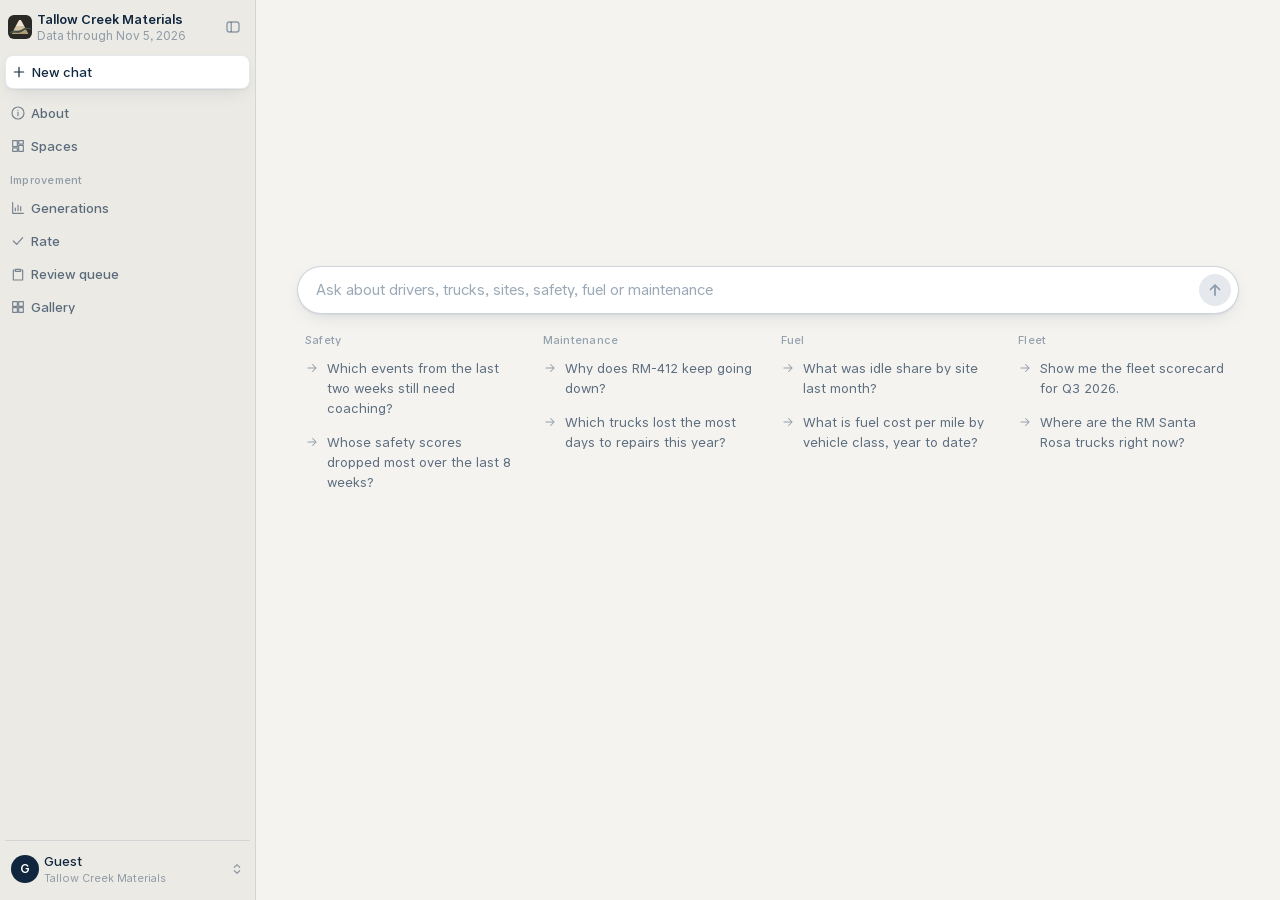
==== commit e382fa86: "deploy samsara-agent cb397e2" ====
--- a/samsara-agent/index.html
+++ b/samsara-agent/index.html
@@ -5,13 +5,13 @@
     <meta name="viewport" content="width=device-width, initial-scale=1.0" />
     <link rel="icon" type="image/svg+xml" href="/samsara-agent/logo.svg" />
     <title>Fleet assistant · Tallow Creek Materials</title>
-    <script type="module" crossorigin src="/samsara-agent/assets/index-BRT_L599.js"></script>
+    <script type="module" crossorigin src="/samsara-agent/assets/index-jC1Rahea.js"></script>
     <link rel="modulepreload" crossorigin href="/samsara-agent/assets/rolldown-runtime-XKyaHtl9.js">
     <link rel="modulepreload" crossorigin href="/samsara-agent/assets/sides-DvJNw2oW.js">
     <link rel="modulepreload" crossorigin href="/samsara-agent/assets/announce-DxYsAM2P.js">
-    <link rel="modulepreload" crossorigin href="/samsara-agent/assets/overlays-WIH7wSbX.js">
-    <link rel="modulepreload" crossorigin href="/samsara-agent/assets/data-ghyBQFPj.js">
-    <link rel="stylesheet" crossorigin href="/samsara-agent/assets/index-Dkn8a3iv.css">
+    <link rel="modulepreload" crossorigin href="/samsara-agent/assets/overlays-BKg0IF6s.js">
+    <link rel="modulepreload" crossorigin href="/samsara-agent/assets/data-BAzOZwdW.js">
+    <link rel="stylesheet" crossorigin href="/samsara-agent/assets/index-DM5n2LZJ.css">
   </head>
   <body>
     <div id="root"></div>
--- a/samsara-agent/assets/index-DM5n2LZJ.css
+++ b/samsara-agent/assets/index-DM5n2LZJ.css
@@ -0,0 +1 @@
+@font-face{font-family:Allo;font-style:normal;font-display:swap;font-weight:100 900;src:url(/samsara-agent/assets/AlloVariableFriendly-DCCmRijQ.woff2)format("woff2-variations")}:root{--lightningcss-light:initial;--lightningcss-dark: ;color-scheme:light;--kit-colors-text-primary:#0f263e;--kit-colors-text-secondary:#0b2642a6;--kit-colors-text-tertiary:#04264966;--kit-colors-text-danger:#df2036;--kit-colors-text-success:#0a8532;--kit-colors-text-link:#0369ea;--kit-colors-text-inverse-primary:#fff;--kit-colors-text-inverse-secondary:#ffffffa6;--kit-colors-surface-app:#e6ecf4;--kit-colors-surface-primary:#fff;--kit-colors-surface-secondary:#f2f7fd;--kit-colors-surface-tertiary:#e6ecf4;--kit-colors-surface-inverse:#0f263e;--kit-colors-neutral-10-solid:#f5f6f8;--kit-colors-neutral-20-solid:#e5e9ed;--kit-colors-neutral-40-solid:#ccd3db;--kit-colors-neutral-60-solid:#9aa8b6;--kit-colors-neutral-80-solid:#607184;--kit-colors-border-basic:#00264d1a;--kit-colors-border-interactive:#00264d33;--kit-colors-border-heavy:#0f263e;--kit-interaction-hover:#00264d0a;--kit-interaction-active:#00264d1a;--kit-colors-blue:#0369ea;--kit-colors-blue-high-contrast-1:#0051b8;--kit-colors-blue-high-contrast-2:#003a85;--kit-colors-blue-10:#0369ea0d;--kit-colors-blue-20:#0369ea1a;--kit-colors-blue-40:#0369ea38;--kit-colors-blue-60-solid:#9ac3f6;--kit-colors-green:#0dab41;--kit-colors-green-high-contrast-1:#0a8532;--kit-colors-green-high-contrast-2:#075f24;--kit-colors-red:#df2036;--kit-colors-red-high-contrast-1:#b81427;--kit-colors-red-high-contrast-2:#910818;--kit-colors-orange:#ef6706;--kit-colors-orange-high-contrast-2:#8f3b00;--kit-colors-yellow:#e5b400;--kit-colors-yellow-high-contrast-2:#806400;--kit-colors-purple:#8935ff;--kit-colors-purple-high-contrast-2:#5b23a9;--kit-colors-magenta:#b81b9f;--kit-colors-magenta-high-contrast-2:#70005d;--kit-colors-badge-blue:#0369ea38;--kit-colors-badge-green:#0dab4138;--kit-colors-badge-red:#df203633;--kit-colors-badge-orange:#ef670633;--kit-colors-badge-yellow:#e5b40040;--kit-colors-badge-purple:#8835fd40;--kit-colors-badge-magenta:#b81b9f40;--kit-colors-badge-neutral:#00264d1a;--kit-colors-teal:#4dcba1;--kit-colors-cyan:#71dcf4;--kit-colors-forest:#1c7836;--kit-colors-tomato:#ff5a47;--kit-colors-cheese:#f3b821;--kit-colors-mango:#ff8024;--kit-colors-lavender:#a75cf2;--kit-colors-royal:#5129f0;--kit-colors-steel:#72838c;--kit-colors-wine:#8e344a;--kit-colors-earth:#936841;--kit-colors-candy:#f773b2;--kit-colors-chameleon:#57c315;--kit-colors-severity-low:#0dab41;--kit-colors-severity-medium:#e5b400;--kit-colors-severity-high:#ff5a47;--kit-colors-severity-highest:#b81427;--kit-colors-severity-severe:#b81b9f;--kit-dataviz-monochrome-step0:#003a85;--kit-dataviz-monochrome-step2:#0369ea;--kit-dataviz-monochrome-step4:#0369ea66;--kit-dataviz-track:#00264d14;--kit-dataviz-positive:#1c7836;--kit-dataviz-negative:#ff5a47;--kit-dataviz-reference-line:#3eadc5;--kit-dataviz-threshold:#c54c3e;--kit-chat-user-message-fill:#0369ea;--kit-chat-user-message-chip-fill:#0051b8;--kit-chat-voice-1:#907df5;--kit-chat-voice-2:#a3b6ff;--kit-chat-voice-3:#296ad5;--kit-chat-voice-4:#d4b0f9;--kit-category-operations:#00869a;--kit-category-safety:#0050be;--kit-category-compliance:#d4403a;--kit-category-maintenance:#00682a;--kit-category-coaching:#bc4c80;--kit-spaces-point-outline:var(--kit-colors-blue);--kit-spaces-point-wash:var(--kit-colors-blue-10);--brand-loud:#feae0f;--brand-ink:#1c1917;--brand-stone:#e0ddd5;--brand-night:#002840;--kit-space-xs:3px;--kit-space-sm:5px;--kit-space-smd:8px;--kit-space-md:9px;--kit-space-lg:14px;--kit-space-xl:18px;--kit-space-xxl:24px;--kit-radius-100:5px;--kit-radius-200:6px;--kit-radius-300:8px;--kit-radius-400:11px;--kit-radius-500:15px;--kit-radius-600:20px;--kit-radius-round:1000px;--kit-shadow-dialog:0px 4px 20px 0px #00000026;--kit-shadow-menu:6px 4px 8px 0px #0000000a;--kit-shadow-focus:0px 0px 0px 2px #0369ea;--kit-size-xxs:18px;--kit-size-xs:24px;--kit-size-sm:28px;--kit-size-md:32px;--kit-size-lg:36px;--kit-size-tab:42px;--kit-size-sidebar:250px;--kit-size-assistant-panel:400px;--kit-opacity-disabled:.5;--app-surface-page:#f4f3f0;--app-surface-sidebar:#eceae5;--font-sans:"Allo", system-ui, -apple-system, "Segoe UI", sans-serif;--font-mono:Consolas, Menlo, Monaco, "DejaVu Sans Mono", monospace;--kit-typography-xxxxl-bold-size:45px;--kit-typography-xxxxl-bold-line:56px;--kit-typography-xxxxl-bold-weight:700;--kit-typography-xxxl-bold-size:34px;--kit-typography-xxxl-bold-line:40px;--kit-typography-xxxl-bold-weight:700;--kit-typography-xxl-bold-size:26px;--kit-typography-xxl-bold-line:36px;--kit-typography-xxl-bold-weight:700;--kit-typography-xl-medium-size:19px;--kit-typography-xl-medium-line:28px;--kit-typography-xl-medium-weight:500;--kit-typography-lg-size:14px;--kit-typography-lg-line:20px;--kit-typography-lg-weight:400;--kit-typography-lg-bold-size:16px;--kit-typography-lg-bold-line:24px;--kit-typography-lg-bold-weight:700;--kit-typography-md-size:12px;--kit-typography-md-line:18px;--kit-typography-md-weight:400;--kit-typography-md-medium-size:12px;--kit-typography-md-medium-line:18px;--kit-typography-md-medium-weight:500;--kit-typography-md-bold-size:12px;--kit-typography-md-bold-line:18px;--kit-typography-md-bold-weight:700;--kit-typography-sm-size:12px;--kit-typography-sm-line:16px;--kit-typography-sm-weight:400;--kit-typography-xs-size:12px;--kit-typography-xs-line:16px;--kit-typography-xs-weight:400;--kit-typography-xs-bold-size:12px;--kit-typography-xs-bold-line:16px;--kit-typography-xs-bold-weight:700;--kit-typography-mono-size:12px;--kit-typography-mono-line:18px;--kit-typography-mono-weight:400}:root[data-theme=dark]{--lightningcss-light: ;--lightningcss-dark:initial;color-scheme:dark;--kit-colors-text-primary:#e6ecf4;--kit-colors-text-secondary:#dce6f2a8;--kit-colors-text-tertiary:#dce6f266;--kit-colors-text-danger:#ff6b5e;--kit-colors-text-success:#3dcb6e;--kit-colors-text-link:#6aa8f5;--kit-colors-text-inverse-primary:#0f263e;--kit-colors-text-inverse-secondary:#0f263ea6;--kit-colors-surface-app:#08131f;--kit-colors-surface-primary:#0f1e30;--kit-colors-surface-secondary:#13263b;--kit-colors-surface-tertiary:#1a2f47;--kit-colors-surface-inverse:#e6ecf4;--kit-colors-neutral-10-solid:#152639;--kit-colors-neutral-20-solid:#1e3249;--kit-colors-neutral-40-solid:#33475e;--kit-colors-neutral-60-solid:#62758b;--kit-colors-neutral-80-solid:#9fb0c4;--kit-colors-border-basic:#ffffff1a;--kit-colors-border-interactive:#fff3;--kit-colors-border-heavy:#e6ecf4;--kit-interaction-hover:#ffffff0d;--kit-interaction-active:#ffffff1a;--kit-colors-blue:#1f6fe5;--kit-colors-blue-high-contrast-1:#4c93f3;--kit-colors-blue-high-contrast-2:#7db2f7;--kit-colors-blue-10:#1f6fe51a;--kit-colors-blue-20:#1f6fe52e;--kit-colors-blue-40:#1f6fe547;--kit-colors-blue-60-solid:#2c5c9a;--kit-colors-green:#2fbf5e;--kit-colors-green-high-contrast-1:#3dcb6e;--kit-colors-green-high-contrast-2:#8be3a7;--kit-colors-red:#e8384c;--kit-colors-red-high-contrast-1:#ff6b5e;--kit-colors-red-high-contrast-2:#ff9a90;--kit-colors-orange:#f27a24;--kit-colors-orange-high-contrast-2:#ffb27a;--kit-colors-yellow:#f0c53a;--kit-colors-yellow-high-contrast-2:#f5d777;--kit-colors-purple:#a066ff;--kit-colors-purple-high-contrast-2:#cdb0ff;--kit-colors-magenta:#d04bb8;--kit-colors-magenta-high-contrast-2:#f0a6e3;--kit-colors-badge-blue:#1f6fe547;--kit-colors-badge-green:#2fbf5e40;--kit-colors-badge-red:#e8384c40;--kit-colors-badge-orange:#f27a2440;--kit-colors-badge-yellow:#f0c53a40;--kit-colors-badge-purple:#a066ff40;--kit-colors-badge-magenta:#d04bb840;--kit-colors-badge-neutral:#ffffff1f;--kit-colors-severity-low:#2fbf5e;--kit-colors-severity-medium:#f0c53a;--kit-colors-severity-high:#ff6b5e;--kit-colors-severity-highest:#ff8a80;--kit-colors-severity-severe:#d04bb8;--kit-dataviz-monochrome-step0:#7db2f7;--kit-dataviz-monochrome-step2:#4c93f3;--kit-dataviz-monochrome-step4:#4c93f366;--kit-dataviz-track:#ffffff14;--kit-dataviz-positive:#3dcb6e;--kit-dataviz-negative:#ff6b5e;--kit-dataviz-reference-line:#71dcf4;--kit-dataviz-threshold:#ff8a80;--kit-chat-user-message-fill:#1f6fe5;--kit-chat-user-message-chip-fill:#1858bc;--kit-category-operations:#2bb3c7;--kit-category-safety:#4c93f3;--kit-category-compliance:#ff6b5e;--kit-category-maintenance:#2fbf5e;--kit-category-coaching:#e07baa;--kit-shadow-dialog:0px 4px 20px 0px #00000080;--kit-shadow-menu:6px 4px 8px 0px #0000004d;--app-surface-page:#0b1520;--app-surface-sidebar:#0f1b28}@media (prefers-color-scheme:dark){:root:not([data-theme=light]){--lightningcss-light: ;--lightningcss-dark:initial;color-scheme:dark;--kit-colors-text-primary:#e6ecf4;--kit-colors-text-secondary:#dce6f2a8;--kit-colors-text-tertiary:#dce6f266;--kit-colors-text-danger:#ff6b5e;--kit-colors-text-success:#3dcb6e;--kit-colors-text-link:#6aa8f5;--kit-colors-text-inverse-primary:#0f263e;--kit-colors-text-inverse-secondary:#0f263ea6;--kit-colors-surface-app:#08131f;--kit-colors-surface-primary:#0f1e30;--kit-colors-surface-secondary:#13263b;--kit-colors-surface-tertiary:#1a2f47;--kit-colors-surface-inverse:#e6ecf4;--kit-colors-neutral-10-solid:#152639;--kit-colors-neutral-20-solid:#1e3249;--kit-colors-neutral-40-solid:#33475e;--kit-colors-neutral-60-solid:#62758b;--kit-colors-neutral-80-solid:#9fb0c4;--kit-colors-border-basic:#ffffff1a;--kit-colors-border-interactive:#fff3;--kit-colors-border-heavy:#e6ecf4;--kit-interaction-hover:#ffffff0d;--kit-interaction-active:#ffffff1a;--kit-colors-blue:#1f6fe5;--kit-colors-blue-high-contrast-1:#4c93f3;--kit-colors-blue-high-contrast-2:#7db2f7;--kit-colors-blue-10:#1f6fe51a;--kit-colors-blue-20:#1f6fe52e;--kit-colors-blue-40:#1f6fe547;--kit-colors-blue-60-solid:#2c5c9a;--kit-colors-green:#2fbf5e;--kit-colors-green-high-contrast-1:#3dcb6e;--kit-colors-green-high-contrast-2:#8be3a7;--kit-colors-red:#e8384c;--kit-colors-red-high-contrast-1:#ff6b5e;--kit-colors-red-high-contrast-2:#ff9a90;--kit-colors-orange:#f27a24;--kit-colors-orange-high-contrast-2:#ffb27a;--kit-colors-yellow:#f0c53a;--kit-colors-yellow-high-contrast-2:#f5d777;--kit-colors-purple:#a066ff;--kit-colors-purple-high-contrast-2:#cdb0ff;--kit-colors-magenta:#d04bb8;--kit-colors-magenta-high-contrast-2:#f0a6e3;--kit-colors-badge-blue:#1f6fe547;--kit-colors-badge-green:#2fbf5e40;--kit-colors-badge-red:#e8384c40;--kit-colors-badge-orange:#f27a2440;--kit-colors-badge-yellow:#f0c53a40;--kit-colors-badge-purple:#a066ff40;--kit-colors-badge-magenta:#d04bb840;--kit-colors-badge-neutral:#ffffff1f;--kit-colors-severity-low:#2fbf5e;--kit-colors-severity-medium:#f0c53a;--kit-colors-severity-high:#ff6b5e;--kit-colors-severity-highest:#ff8a80;--kit-colors-severity-severe:#d04bb8;--kit-dataviz-monochrome-step0:#7db2f7;--kit-dataviz-monochrome-step2:#4c93f3;--kit-dataviz-monochrome-step4:#4c93f366;--kit-dataviz-track:#ffffff14;--kit-dataviz-positive:#3dcb6e;--kit-dataviz-negative:#ff6b5e;--kit-dataviz-reference-line:#71dcf4;--kit-dataviz-threshold:#ff8a80;--kit-chat-user-message-fill:#1f6fe5;--kit-chat-user-message-chip-fill:#1858bc;--kit-category-operations:#2bb3c7;--kit-category-safety:#4c93f3;--kit-category-compliance:#ff6b5e;--kit-category-maintenance:#2fbf5e;--kit-category-coaching:#e07baa;--kit-shadow-dialog:0px 4px 20px 0px #00000080;--kit-shadow-menu:6px 4px 8px 0px #0000004d;--app-surface-page:#0b1520;--app-surface-sidebar:#0f1b28}}.kit-typography-xxxxl-bold{font-family:var(--font-sans);font-size:var(--kit-typography-xxxxl-bold-size);line-height:var(--kit-typography-xxxxl-bold-line);font-weight:var(--kit-typography-xxxxl-bold-weight)}.kit-typography-xxxl-bold{font-family:var(--font-sans);font-size:var(--kit-typography-xxxl-bold-size);line-height:var(--kit-typography-xxxl-bold-line);font-weight:var(--kit-typography-xxxl-bold-weight)}.kit-typography-xxl-bold{font-family:var(--font-sans);font-size:var(--kit-typography-xxl-bold-size);line-height:var(--kit-typography-xxl-bold-line);font-weight:var(--kit-typography-xxl-bold-weight)}.kit-typography-xl-medium{font-family:var(--font-sans);font-size:var(--kit-typography-xl-medium-size);line-height:var(--kit-typography-xl-medium-line);font-weight:var(--kit-typography-xl-medium-weight)}.kit-typography-lg{font-family:var(--font-sans);font-size:var(--kit-typography-lg-size);line-height:var(--kit-typography-lg-line);font-weight:var(--kit-typography-lg-weight)}.kit-typography-lg-bold{font-family:var(--font-sans);font-size:var(--kit-typography-lg-bold-size);line-height:var(--kit-typography-lg-bold-line);font-weight:var(--kit-typography-lg-bold-weight)}.kit-typography-md{font-family:var(--font-sans);font-size:var(--kit-typography-md-size);line-height:var(--kit-typography-md-line);font-weight:var(--kit-typography-md-weight)}.kit-typography-md-medium{font-family:var(--font-sans);font-size:var(--kit-typography-md-medium-size);line-height:var(--kit-typography-md-medium-line);font-weight:var(--kit-typography-md-medium-weight)}.kit-typography-md-bold{font-family:var(--font-sans);font-size:var(--kit-typography-md-bold-size);line-height:var(--kit-typography-md-bold-line);font-weight:var(--kit-typography-md-bold-weight)}.kit-typography-sm{font-family:var(--font-sans);font-size:var(--kit-typography-sm-size);line-height:var(--kit-typography-sm-line);font-weight:var(--kit-typography-sm-weight)}.kit-typography-xs{font-family:var(--font-sans);font-size:var(--kit-typography-xs-size);line-height:var(--kit-typography-xs-line);font-weight:var(--kit-typography-xs-weight)}.kit-typography-xs-bold{font-family:var(--font-sans);font-size:var(--kit-typography-xs-bold-size);line-height:var(--kit-typography-xs-bold-line);font-weight:var(--kit-typography-xs-bold-weight);letter-spacing:.5px}.kit-typography-mono{font-family:var(--font-mono);font-size:var(--kit-typography-mono-size);line-height:var(--kit-typography-mono-line);font-weight:var(--kit-typography-mono-weight)}body{font-family:var(--font-sans);color:var(--kit-colors-text-primary);background:var(--kit-colors-surface-primary);-webkit-font-smoothing:antialiased;margin:0;font-size:14px;line-height:24px}.sk-row{gap:var(--kit-space-sm);flex-wrap:wrap;align-items:center;display:flex}.sk-stack{gap:var(--kit-space-md);flex-direction:column;display:flex}.sk-icon{flex-shrink:0;display:block}:focus-visible{outline:2px solid var(--kit-colors-blue);outline-offset:2px}.sk-btn{justify-content:center;align-items:center;gap:var(--kit-space-sm);height:var(--kit-size-md);padding:0 var(--kit-space-md);border-radius:var(--kit-radius-300);font:500 14px/24px var(--font-sans);cursor:pointer;white-space:nowrap;border:1px solid #0000;transition:background-color .12s,border-color .12s,color .12s;display:inline-flex}.sk-btn--sm{height:var(--kit-size-sm);padding:0 var(--kit-space-smd);font-size:13px}.sk-btn--iconOnly{width:var(--kit-size-md);padding:0}.sk-btn--sm.sk-btn--iconOnly{width:var(--kit-size-sm)}.sk-btn--primary{background:var(--kit-colors-blue);color:#fff}.sk-btn--primary:hover{background:var(--kit-colors-blue-high-contrast-1)}.sk-btn--primary:active{background:var(--kit-colors-blue-high-contrast-2)}.sk-btn--secondary{background:var(--kit-colors-surface-primary);border-color:var(--kit-colors-border-interactive);color:var(--kit-colors-text-primary)}.sk-btn--secondary:hover,.sk-btn--tertiary:hover,.sk-btn--toggleOn:hover{background-image:linear-gradient(var(--kit-interaction-hover), var(--kit-interaction-hover))}.sk-btn--secondary:active,.sk-btn--tertiary:active{background-image:linear-gradient(var(--kit-interaction-active), var(--kit-interaction-active))}.sk-btn--tertiary{color:var(--kit-colors-text-primary);background:0 0}.sk-btn--submit{background:var(--kit-colors-blue-10);color:var(--kit-colors-text-link)}.sk-btn--submit:hover{background:var(--kit-colors-blue-20)}.sk-btn--danger{background:var(--kit-colors-red);color:#fff}.sk-btn--danger:hover{background:var(--kit-colors-red-high-contrast-1)}.sk-btn--toggleOn{background:var(--kit-colors-blue-10);border-color:var(--kit-colors-blue);color:var(--kit-colors-text-link)}.sk-btn:disabled{opacity:var(--kit-opacity-disabled);cursor:not-allowed}.sk-badge{align-items:center;gap:var(--kit-space-xs);border-radius:var(--kit-radius-round);font:700 12px/16px var(--font-sans);letter-spacing:.5px;white-space:nowrap;display:inline-flex}.sk-badge--xs{min-height:16px;padding:0 var(--kit-space-xs);font-size:11px}.sk-badge--sm{min-height:20px;padding:2px 6px}.sk-badge--md{min-height:24px;padding:var(--kit-space-xs) var(--kit-space-sm)}.sk-badge--lg{min-height:28px;padding:var(--kit-space-xs) var(--kit-space-md);font-size:13px;line-height:20px}.sk-badge--secondary.sk-badge--neutral{background:var(--kit-colors-badge-neutral);color:var(--kit-colors-text-primary)}.sk-badge--secondary.sk-badge--blue{background:var(--kit-colors-badge-blue);color:var(--kit-colors-blue-high-contrast-2)}.sk-badge--secondary.sk-badge--green{background:var(--kit-colors-badge-green);color:var(--kit-colors-green-high-contrast-2)}.sk-badge--secondary.sk-badge--red{background:var(--kit-colors-badge-red);color:var(--kit-colors-red-high-contrast-2)}.sk-badge--secondary.sk-badge--orange{background:var(--kit-colors-badge-orange);color:var(--kit-colors-orange-high-contrast-2)}.sk-badge--secondary.sk-badge--yellow{background:var(--kit-colors-badge-yellow);color:var(--kit-colors-yellow-high-contrast-2)}.sk-badge--secondary.sk-badge--purple{background:var(--kit-colors-badge-purple);color:var(--kit-colors-purple-high-contrast-2)}.sk-badge--secondary.sk-badge--magenta{background:var(--kit-colors-badge-magenta);color:var(--kit-colors-magenta-high-contrast-2)}.sk-badge--primary.sk-badge--neutral{background:var(--kit-colors-surface-inverse);color:var(--kit-colors-text-inverse-primary)}.sk-badge--primary.sk-badge--blue{background:var(--kit-colors-blue);color:#fff}.sk-badge--primary.sk-badge--red{background:var(--kit-colors-red);color:#fff}.sk-badge--primary.sk-badge--green{background:var(--kit-colors-green-high-contrast-1);color:#fff}.sk-tabs{gap:var(--kit-space-lg);display:flex}.sk-tabs--primary{border-bottom:1px solid var(--kit-colors-border-basic)}.sk-tab{appearance:none;padding:var(--kit-space-sm) 0;font:500 14px/24px var(--font-sans);color:var(--kit-colors-text-secondary);cursor:pointer;align-items:center;gap:var(--kit-space-xs);background:0 0;border:0;border-bottom:2px solid #0000;margin-bottom:-1px;display:inline-flex}.sk-tab:hover{color:var(--kit-colors-text-primary)}.sk-tabs--primary .sk-tab.is-active,.sk-tabs--primary .sk-tab[data-selected]{color:var(--kit-colors-text-primary);border-bottom-color:var(--kit-colors-text-primary)}.sk-tabs--pill{gap:var(--kit-space-xs)}.sk-tabs--pill .sk-tab{padding:var(--kit-space-xs) var(--kit-space-smd);border-radius:var(--kit-radius-round);border:0;margin:0;font-size:13px;line-height:20px}.sk-tabs--pill .sk-tab:hover{background:var(--kit-interaction-hover)}.sk-tabs--pill .sk-tab.is-active,.sk-tabs--pill .sk-tab[data-selected]{background:var(--kit-colors-neutral-20-solid);color:var(--kit-colors-text-primary)}.sk-tab-count{color:var(--kit-colors-text-secondary);font-size:12px}.sk-tab:focus-visible,.sk-radio-segment:focus-visible,.sk-menu-item[data-highlighted]:focus-visible{outline:2px solid var(--kit-colors-border-interactive);outline-offset:-2px}.sk-menu{min-width:160px;max-height:min(320px, var(--available-height,320px));padding:var(--kit-space-xs);border:1px solid var(--kit-colors-border-basic);border-radius:var(--kit-radius-300);background:var(--kit-colors-surface-primary);color:var(--kit-colors-text-primary);box-shadow:var(--kit-shadow-menu);margin:0;overflow-y:auto}.sk-menu-item{width:100%;padding:6px var(--kit-space-sm);border-radius:var(--kit-radius-200);font:400 13px/20px var(--font-sans);color:var(--kit-colors-text-primary);text-align:left;white-space:nowrap;cursor:pointer;background:0 0;border:0;outline:none;align-items:center;gap:6px;display:flex}.sk-menu-item[data-highlighted]{background:var(--kit-interaction-hover)}.sk-menu-item[data-disabled]{color:var(--kit-colors-text-tertiary);cursor:default}.sk-menu-item[data-checked]{font-weight:500}.sk-menu-check{visibility:hidden;flex:none;width:14px;display:inline-flex}.sk-menu-item[data-checked] .sk-menu-check{visibility:visible}.sk-radio-group{border-radius:var(--kit-radius-300);background:var(--kit-colors-surface-secondary);padding:2px;display:flex}.sk-radio-segment{appearance:none;padding:4px var(--kit-space-sm);border-radius:var(--kit-radius-200);font:500 12px/16px var(--font-sans);text-align:center;color:var(--kit-colors-text-secondary);cursor:pointer;background:0 0;border:0;flex:1}.sk-radio-segment[data-checked]{background:var(--kit-colors-surface-primary);color:var(--kit-colors-text-primary)}.sk-hint{max-width:240px;padding:4px var(--kit-space-sm);border-radius:var(--kit-radius-200);background:var(--kit-colors-surface-inverse);color:var(--kit-colors-text-inverse-primary);font:500 12px/16px var(--font-sans);pointer-events:none;border:0;align-items:center;gap:6px;margin:0;display:inline-flex}:is(.sk-hint,.sk-menu,.sk-dialog,.sk-toast,.sk-disclosure-panel)[hidden]{display:none}.sk-hint-keys{color:var(--kit-colors-text-inverse-secondary);letter-spacing:.02em;font-weight:400}.sk-disclosure-trigger{font:inherit;color:inherit;text-align:left;cursor:pointer;background:0 0;border:0;align-items:center;gap:6px;padding:0;display:inline-flex}.sk-disclosure-trigger:focus-visible{outline:2px solid var(--kit-colors-border-interactive);outline-offset:2px;border-radius:var(--kit-radius-200)}.sk-disclosure-chevron{flex:none;transition:transform .12s ease-out;display:inline-flex}.sk-disclosure-trigger[data-open] .sk-disclosure-chevron{transform:rotate(90deg)}.sk-disclosure-panel{height:var(--collapsible-panel-height);transition:height .16s ease-out;overflow:hidden}.sk-disclosure-panel:is([data-starting-style],[data-ending-style]){height:0}@media (prefers-reduced-motion:reduce){.sk-disclosure-chevron,.sk-disclosure-panel{transition:none}}.sk-dialog-backdrop{background:#0000003d;position:fixed;inset:0}.sk-dialog{width:min(400px,100vw - 32px);height:fit-content;padding:var(--kit-space-lg);border:1px solid var(--kit-colors-border-basic);border-radius:var(--kit-radius-400);background:var(--kit-colors-surface-primary);color:var(--kit-colors-text-primary);box-shadow:var(--kit-shadow-dialog);font-family:var(--font-sans);margin:auto;position:fixed;inset:0}.sk-dialog-title{font:600 16px/24px var(--font-sans);margin:0}.sk-dialog-description{margin:var(--kit-space-xs) 0 0;font:400 14px/20px var(--font-sans);color:var(--kit-colors-text-secondary)}.sk-dialog-actions{justify-content:flex-end;gap:var(--kit-space-sm);margin-top:var(--kit-space-lg);display:flex}.sk-toasts{gap:var(--kit-space-sm);margin:0;background:0 0;border:0;flex-direction:column;width:max-content;max-width:calc(100vw - 32px);margin-inline:auto;padding:0;display:flex;inset:56px 0 auto}.sk-toast{align-items:center;gap:var(--kit-space-sm);min-width:220px;padding:var(--kit-space-sm) var(--kit-space-sm) var(--kit-space-sm) var(--kit-space-smd);border-radius:var(--kit-radius-300);background:var(--kit-colors-surface-inverse);color:var(--kit-colors-text-inverse-primary);box-shadow:var(--kit-shadow-menu);font-family:var(--font-sans);display:flex}.sk-toast-icon{color:var(--kit-colors-green);flex:none;display:inline-flex}.sk-toast[data-type=error] .sk-toast-icon{color:var(--kit-colors-red)}.sk-toast-text{flex:1;min-width:0}.sk-toast-title{font:500 13px/20px var(--font-sans)}.sk-toast-description{font:400 12px/16px var(--font-sans);color:var(--kit-colors-text-inverse-secondary)}.sk-toast-description:empty{display:none}.sk-toast-action{padding:2px var(--kit-space-sm);border-radius:var(--kit-radius-200);font:500 13px/20px var(--font-sans);color:var(--kit-colors-text-inverse-primary);cursor:pointer;background:0 0;border:0;flex:none;text-decoration:underline}.sk-toast-action:empty{display:none}.sk-toast-close{border-radius:var(--kit-radius-200);color:var(--kit-colors-text-inverse-secondary);cursor:pointer;background:0 0;border:0;flex:none;padding:4px;display:inline-flex}.sk-toast-close:hover{color:var(--kit-colors-text-inverse-primary)}.sk-points{position:relative}.sk-point{outline:none}.sk-point:focus-visible{outline:2px solid var(--kit-colors-border-interactive);outline-offset:1px}.sk-readout{--rx:-50%;--ry:calc(-100% - 8px);z-index:2;transform:translate(var(--rx), var(--ry));padding:4px var(--kit-space-sm);border-radius:var(--kit-radius-200);background:var(--kit-colors-surface-inverse);color:var(--kit-colors-text-inverse-primary);font:500 12px/16px var(--font-sans);font-variant-numeric:tabular-nums;white-space:nowrap;pointer-events:none;box-shadow:var(--kit-shadow-menu);position:absolute}.sk-readout--start{--rx:0}.sk-readout--end{--rx:-100%}.sk-readout--below{--ry:12px}.sk-readout-sub{color:var(--kit-colors-text-inverse-secondary);font-weight:400;display:block}.sk-field{gap:var(--kit-space-xs);flex-direction:column;max-width:360px;display:flex}.sk-field-label{font:500 13px/20px var(--font-sans)}.sk-input{align-items:center;gap:var(--kit-space-sm);height:var(--kit-size-md);padding:0 var(--kit-space-smd);border:1px solid var(--kit-colors-border-interactive);border-radius:var(--kit-radius-300);background:var(--kit-colors-surface-primary);display:flex}.sk-input:focus-within{outline:2px solid var(--kit-colors-blue);outline-offset:-1px}.sk-input input{min-width:0;font:400 14px/24px var(--font-sans);color:var(--kit-colors-text-primary);background:0 0;border:0;outline:0;flex:1}.sk-input input::placeholder{color:var(--kit-colors-text-secondary)}.sk-input-icon{color:var(--kit-colors-neutral-80-solid)}.sk-field-helper{color:var(--kit-colors-text-secondary);font-size:13px;line-height:20px}.sk-field.is-error .sk-input{border-color:var(--kit-colors-red)}.sk-field-error{color:var(--kit-colors-text-danger);font-size:13px;line-height:20px}.sk-nav{width:var(--kit-size-sidebar);background:var(--kit-colors-surface-app);padding:var(--kit-space-sm) 0;box-sizing:border-box}.sk-nav-header{height:36px;margin:var(--kit-space-sm) var(--kit-space-md) var(--kit-space-md);align-items:center;display:flex}.sk-nav-org{align-items:center;gap:var(--kit-space-sm);font:500 14px/20px var(--font-sans);display:flex}.sk-nav-orgmark{border-radius:var(--kit-radius-300);background:var(--kit-colors-surface-inverse);width:28px;height:28px;color:var(--kit-colors-text-inverse-primary);place-items:center;font-size:13px;font-weight:700;display:grid}.sk-nav-search{align-items:center;gap:var(--kit-space-smd);height:36px;margin:0 var(--kit-space-md) var(--kit-space-sm);padding:0 var(--kit-space-smd);border-radius:var(--kit-radius-400);background:var(--kit-colors-surface-primary);color:var(--kit-colors-text-secondary);font-size:14px;display:flex}.sk-nav-search kbd{font:12px/16px var(--font-mono);border:1px solid var(--kit-colors-border-basic);border-radius:var(--kit-radius-100);margin-left:auto;padding:0 5px}.sk-nav-list{margin:0;padding:0;list-style:none}.sk-nav-item{align-items:center;gap:var(--kit-space-smd);min-height:38px;margin:2px var(--kit-space-md);padding:0 var(--kit-space-sm);border-radius:var(--kit-radius-400);color:var(--kit-colors-text-primary);font-size:14px;text-decoration:none;display:flex}.sk-nav-item:hover{background:var(--kit-interaction-hover)}.sk-nav-item.is-active{background:var(--kit-interaction-active);font-weight:500}.sk-nav-item.is-admin{color:var(--kit-colors-purple)}.sk-nav-icon{color:var(--kit-colors-neutral-80-solid);display:flex}.sk-nav-item.is-active .sk-nav-icon{color:var(--kit-colors-text-primary)}.sk-nav-label{flex:1}.sk-nav-dot{background:var(--kit-colors-blue);border-radius:50%;width:8px;height:8px}.sk-banner{align-items:flex-start;gap:var(--kit-space-smd);padding:var(--kit-space-smd) var(--kit-space-md);border-radius:var(--kit-radius-300);border:1px solid;font-size:14px;line-height:20px;display:flex}.sk-banner-icon{margin-top:1px}.sk-banner-body{flex:1}.sk-banner-title{font-weight:700}.sk-banner .sk-btn{height:24px;margin:-2px 0}.sk-banner--info{background:var(--kit-colors-blue-10);border-color:var(--kit-colors-blue-40)}.sk-banner--info .sk-banner-icon{color:var(--kit-colors-text-link)}.sk-banner--success{background:var(--kit-colors-badge-green);border-color:#0000}.sk-banner--success .sk-banner-icon{color:var(--kit-colors-text-success)}.sk-banner--warning{background:var(--kit-colors-badge-orange);border-color:#0000}.sk-banner--warning .sk-banner-icon{color:var(--kit-colors-orange-high-contrast-2)}.sk-banner--error{background:var(--kit-colors-badge-red);border-color:#0000}.sk-banner--error .sk-banner-icon{color:var(--kit-colors-text-danger)}.sk-cat{color:#fff;border-radius:50%;flex-shrink:0;place-items:center;width:24px;height:24px;display:inline-grid}.sk-agentcard--recommended .sk-cat{width:40px;height:40px}.sk-cat--operations{background:var(--kit-category-operations)}.sk-cat--safety{background:var(--kit-category-safety)}.sk-cat--compliance{background:var(--kit-category-compliance)}.sk-cat--maintenance{background:var(--kit-category-maintenance)}.sk-cat--coaching{background:var(--kit-category-coaching)}.sk-agentcard{appearance:none;text-align:left;font:inherit;color:inherit;gap:var(--kit-space-sm);padding:var(--kit-space-lg);border:1px solid var(--kit-colors-border-interactive);border-radius:var(--kit-radius-500);background:var(--kit-colors-surface-primary);box-sizing:border-box;flex-direction:column;width:100%;display:flex}.sk-agentcard--interactive{cursor:pointer}.sk-agentcard--interactive:hover{background:var(--kit-colors-neutral-10-solid)}.sk-agentcard--recommended{padding:var(--kit-space-xl);border-radius:var(--kit-radius-600);gap:var(--kit-space-md)}.sk-agentcard-top{justify-content:space-between;align-items:flex-start;gap:var(--kit-space-smd);display:flex}.sk-agentcard-kind{align-items:center;gap:var(--kit-space-xs);color:var(--kit-colors-text-secondary);font-size:13px;line-height:20px;display:inline-flex}.sk-agentcard-text{gap:var(--kit-space-xs);flex-direction:column;display:flex}.sk-agentcard-title{font:700 14px/20px var(--font-sans)}.sk-agentcard--recommended .sk-agentcard-title{font-size:16px;line-height:24px}.sk-agentcard-desc{color:var(--kit-colors-text-secondary);-webkit-line-clamp:2;-webkit-box-orient:vertical;font-size:13px;line-height:20px;display:-webkit-box;overflow:hidden}.sk-agentcard--recommended .sk-agentcard-desc{-webkit-line-clamp:4}.sk-agentcard-meta{align-items:center;gap:var(--kit-space-xs);color:var(--kit-colors-text-secondary);font-size:13px;line-height:20px;display:flex}.sk-agentcard-perm{align-items:flex-start;gap:var(--kit-space-sm);padding:var(--kit-space-sm) var(--kit-space-smd);border-radius:var(--kit-radius-300);background:var(--kit-colors-surface-secondary);color:var(--kit-colors-text-secondary);font-size:13px;line-height:20px;display:flex}.sk-agentcard-perm .sk-icon{margin-top:3px}.sk-table-wrap{border:1px solid var(--kit-colors-border-basic);border-radius:var(--kit-radius-500);background:var(--kit-colors-surface-primary);overflow:hidden}.sk-table-wrap--bare{border:0;border-radius:0}.sk-table-tools{padding:var(--kit-space-smd);border-bottom:1px solid var(--kit-colors-border-basic)}.sk-table{border-collapse:collapse;width:100%;font-size:14px;line-height:20px}.sk-table th{font:500 13px/20px var(--font-sans);color:var(--kit-colors-text-secondary);padding:var(--kit-space-sm) var(--kit-space-md);border-bottom:1px solid var(--kit-colors-border-basic);white-space:nowrap}.sk-table td{padding:var(--kit-space-smd) var(--kit-space-md);border-bottom:1px solid var(--kit-colors-border-basic);font-variant-numeric:tabular-nums}.sk-table--compact td{padding:6px var(--kit-space-md)}.sk-table tbody tr:last-child td{border-bottom:0}.sk-table tbody tr:hover td{background:var(--kit-interaction-hover)}.sk-table td.is-muted{color:var(--kit-colors-text-secondary)}.sk-table td.is-mono{font:13px/20px var(--font-mono)}.sk-table td.is-nowrap{white-space:nowrap}.sk-table-sort{appearance:none;font:inherit;color:inherit;cursor:pointer;background:0 0;border:0;align-items:center;gap:4px;padding:0;display:inline-flex}.sk-table-sort:hover{color:var(--kit-colors-text-primary)}.sk-table-sort-mark{min-width:9px;font-size:9px}.sk-table-wrap--bare .sk-table th:first-child,.sk-table-wrap--bare .sk-table td:first-child{padding-left:0}.sk-table-wrap--bare .sk-table th:last-child,.sk-table-wrap--bare .sk-table td:last-child{padding-right:0}.sk-agentavatar{background:var(--kit-colors-neutral-20-solid);width:24px;height:24px;color:var(--kit-colors-text-primary);border-radius:50%;flex-shrink:0;place-items:center;display:inline-grid}.sk-agentavatar--secondary{background:var(--kit-colors-neutral-10-solid)}.sk-agentavatar--lg{width:40px;height:40px}.sk-msg-row{gap:var(--kit-space-sm);align-items:flex-start;display:flex}.sk-msg-row--user{justify-content:flex-end}.sk-msg-col{gap:var(--kit-space-sm);flex-direction:column;flex:1;min-width:0;display:flex}.sk-msg-agent{font:500 13px/24px var(--font-sans);color:var(--kit-colors-text-secondary)}.sk-msg{overflow-wrap:break-word;font-size:14px;line-height:24px}.sk-msg--user{background:var(--kit-chat-user-message-fill);color:#fff;padding:var(--kit-space-sm) var(--kit-space-md);border-radius:var(--kit-radius-600);max-width:85%}.sk-msg--assistant{background:var(--kit-colors-surface-primary);border-radius:var(--kit-radius-600);padding-top:0}.sk-msg-thinking{align-items:center;gap:var(--kit-space-sm);color:var(--kit-colors-text-secondary);font-size:13px;line-height:24px;display:inline-flex}.sk-dots{gap:3px;display:inline-flex}.sk-dots i{background:var(--kit-colors-neutral-60-solid);border-radius:50%;width:5px;height:5px;animation:1.2s ease-in-out infinite sk-blink}.sk-dots i:nth-child(2){animation-delay:.15s}.sk-dots i:nth-child(3){animation-delay:.3s}@keyframes sk-blink{0%,80%,to{opacity:.3}40%{opacity:1}}.sk-msg-steps{flex-direction:column;gap:6px;margin:0;padding:0;list-style:none;display:flex}.sk-step{align-items:center;gap:var(--kit-space-sm);color:var(--kit-colors-text-secondary);font-size:13px;line-height:20px;display:flex}.sk-step.is-running{color:var(--kit-colors-text-primary)}.sk-step-mark{background:var(--kit-colors-neutral-20-solid);width:16px;height:16px;color:var(--kit-colors-text-primary);border-radius:50%;flex-shrink:0;place-items:center;display:grid}.sk-step.is-running .sk-step-mark{background:0 0}.sk-spin{border:2px solid var(--kit-colors-neutral-40-solid);border-top-color:var(--kit-colors-blue);box-sizing:border-box;border-radius:50%;width:12px;height:12px;animation:.8s linear infinite sk-rot}@keyframes sk-rot{to{transform:rotate(360deg)}}.sk-msg-stopped{color:var(--kit-colors-text-secondary);font-size:13px}.sk-msg-sources{gap:var(--kit-space-xs);flex-wrap:wrap;display:flex}.sk-source{padding:4px var(--kit-space-sm);border-radius:var(--kit-radius-round);border:1px solid var(--kit-colors-border-basic);color:var(--kit-colors-text-secondary);font-size:12px;line-height:16px}.sk-source--more{border-style:dashed}.sk-pointref{border-radius:var(--kit-radius-100);background:var(--kit-chat-user-message-chip-fill);align-items:center;gap:4px;margin-right:4px;padding:0 6px;font-size:12px;display:inline-flex}.sk-composer{border:1px solid var(--kit-colors-border-interactive);border-radius:var(--kit-radius-500);background:var(--kit-colors-surface-primary);padding:var(--kit-space-sm);gap:var(--kit-space-xs);flex-direction:column;display:flex}.sk-composer:focus-within{outline:2px solid var(--kit-colors-blue);outline-offset:-1px}.sk-composer--dragOver{border-color:var(--kit-colors-blue);box-shadow:0 0 0 2px var(--kit-colors-blue-20)}.sk-composer--disabled{background:var(--kit-colors-surface-secondary);opacity:var(--kit-opacity-disabled);pointer-events:none}.sk-composer-editor{min-height:32px;padding:var(--kit-space-xs) var(--kit-space-xs);outline:0;font-size:14px;line-height:24px}.sk-composer-editor:empty:before{content:attr(data-placeholder);color:var(--kit-colors-text-secondary)}.sk-composer-row{justify-content:space-between;align-items:center;display:flex}.sk-composer-start,.sk-composer-end{align-items:center;gap:var(--kit-space-xs);display:flex}.sk-mode{appearance:none;height:32px;padding:0 var(--kit-space-sm) 0 4px;border-radius:var(--kit-radius-300);font:500 13px/20px var(--font-sans);color:var(--kit-colors-text-primary);cursor:pointer;background:0 0;border:0;align-items:center;gap:6px;display:inline-flex}.sk-mode:hover{background:var(--kit-interaction-hover)}.sk-composer-disclaimer{text-align:center;color:var(--kit-colors-text-secondary);padding-top:2px;font-size:12px;line-height:16px}.sk-prompts{gap:var(--kit-space-sm);flex-wrap:wrap;display:flex}.sk-prompts--stacked{flex-direction:column;align-items:stretch}.sk-prompt{appearance:none;align-items:center;gap:var(--kit-space-sm);text-align:left;padding:6px var(--kit-space-smd);border:1px solid var(--kit-colors-border-interactive);border-radius:var(--kit-radius-round);background:var(--kit-colors-surface-primary);font:400 13px/20px var(--font-sans);color:var(--kit-colors-text-primary);cursor:pointer;display:inline-flex}.sk-prompts--stacked .sk-prompt{border-radius:var(--kit-radius-300);padding:var(--kit-space-sm) var(--kit-space-smd)}.sk-prompt:hover{background:var(--kit-colors-neutral-10-solid)}.sk-prompt .sk-icon{color:var(--kit-colors-text-secondary)}.sk-action{border:1px solid var(--kit-colors-border-interactive);border-radius:var(--kit-radius-500);padding:var(--kit-space-md);background:var(--kit-colors-surface-primary);gap:var(--kit-space-smd);flex-direction:column;display:flex}.sk-action-head{justify-content:space-between;align-items:center;gap:var(--kit-space-sm);display:flex}.sk-action-title{font:700 14px/20px var(--font-sans)}.sk-action-desc{color:var(--kit-colors-text-secondary);margin:0;font-size:13px;line-height:20px}.sk-action-items{border-top:1px solid var(--kit-colors-border-basic);margin:0;padding:0;list-style:none}.sk-action-items li{justify-content:space-between;gap:var(--kit-space-md);padding:var(--kit-space-sm) 0;border-bottom:1px solid var(--kit-colors-border-basic);font-size:13px;line-height:20px;display:flex}.sk-action-item-label{color:var(--kit-colors-text-secondary)}.sk-action-diff{align-items:center;gap:6px;display:inline-flex}.sk-action-diff s{color:var(--kit-colors-text-secondary)}.sk-action-buttons{gap:var(--kit-space-sm);display:flex}.sk-action-result{color:var(--kit-colors-text-secondary);align-items:center;gap:6px;font-size:13px;display:flex}.sk-action.is-approved .sk-action-result{color:var(--kit-colors-text-success)}.sk-kpi{gap:var(--kit-space-xs);flex-direction:column;display:flex}.sk-kpi-label{font:500 13px/20px var(--font-sans);color:var(--kit-colors-text-secondary)}.sk-kpi-value{font:700 34px/40px var(--font-sans);font-variant-numeric:tabular-nums;letter-spacing:-.5px}.sk-kpi-unit{font:500 16px/24px var(--font-sans);color:var(--kit-colors-text-secondary);letter-spacing:0;margin-left:4px}.sk-kpi-delta{font:500 13px/20px var(--font-sans)}.sk-kpi-delta.is-good{color:var(--kit-colors-text-success)}.sk-kpi-delta.is-bad{color:var(--kit-colors-text-danger)}.sk-kpi-period{color:var(--kit-colors-text-secondary);font-weight:400}.sk-progress{flex-direction:column;gap:6px;display:flex}.sk-progress-label{color:var(--kit-colors-text-secondary);justify-content:space-between;font-size:13px;line-height:20px;display:flex}.sk-progress-num{font-variant-numeric:tabular-nums;color:var(--kit-colors-text-primary);font-weight:500}.sk-progress-track{border-radius:var(--kit-radius-round);background:var(--kit-dataviz-track);height:8px;overflow:hidden}.sk-progress--compact .sk-progress-track{height:6px}.sk-progress-fill{border-radius:inherit;background:var(--kit-dataviz-monochrome-step2);height:100%}.sk-progress-fill.is-good{background:var(--kit-colors-green)}.sk-progress-fill.is-warn{background:var(--kit-colors-orange)}.sk-bars{gap:var(--kit-space-sm);flex-direction:column;margin:0;display:flex}.sk-bars-title{font:500 13px/20px var(--font-sans);color:var(--kit-colors-text-secondary)}.sk-bars-list{gap:var(--kit-space-sm);flex-direction:column;display:flex}.sk-bar-row{flex-direction:column;gap:4px;display:flex}.sk-bar-label{color:var(--kit-colors-text-primary);font-size:13px;line-height:16px}.sk-bar-track{border-radius:var(--kit-radius-100);background:var(--kit-dataviz-track);height:16px;position:relative}.sk-bar-fill{border-radius:var(--kit-radius-100);background:var(--kit-dataviz-monochrome-step2);min-width:2px;height:100%;position:relative}.sk-bar-fill.is-negative{background:var(--kit-dataviz-negative)}.sk-bar-fill.is-positive{background:var(--kit-dataviz-positive)}.sk-bar-val{font:500 12px/16px var(--font-sans);font-variant-numeric:tabular-nums;color:var(--kit-colors-text-primary);position:absolute;top:0}.sk-bar-val--in{color:#fff;right:6px}.sk-bars-note{color:var(--kit-colors-text-secondary);font-size:12px;line-height:16px}.sk-spotlight{gap:var(--kit-space-xs);padding:var(--kit-space-md) var(--kit-space-lg);border-radius:var(--kit-radius-500);background:var(--kit-colors-surface-secondary);flex-direction:column;display:flex}.sk-spotlight-eyebrow{font:700 12px/16px var(--font-sans);letter-spacing:.5px;text-transform:uppercase;color:var(--kit-colors-text-link)}.sk-spotlight-title{font:700 16px/24px var(--font-sans)}.sk-spotlight-body{color:var(--kit-colors-text-secondary);font-size:14px;line-height:24px}.sk-spotlight-actions{gap:var(--kit-space-sm);margin-top:var(--kit-space-sm);display:flex}.sk-perm{align-items:center;gap:var(--kit-space-sm);padding:var(--kit-space-smd) var(--kit-space-md);border-radius:var(--kit-radius-300);background:var(--kit-colors-surface-secondary);color:var(--kit-colors-text-secondary);font-size:13px;line-height:20px;display:flex}.sk-spacecard{appearance:none;text-align:left;font:inherit;color:inherit;border:1px solid var(--kit-colors-border-interactive);border-radius:var(--kit-radius-500);background:var(--kit-colors-surface-primary);cursor:pointer;flex-direction:column;width:100%;padding:0;display:flex;overflow:hidden}.sk-spacecard:hover{background:var(--kit-colors-neutral-10-solid)}.sk-spacecard-thumb{padding:var(--kit-space-md);background:var(--kit-colors-surface-secondary);border-bottom:1px solid var(--kit-colors-border-basic);grid-template-rows:18px 40px;grid-template-columns:repeat(3,1fr);gap:6px;display:grid}.sk-spacecard-thumb span{background:var(--kit-colors-surface-primary);border:1px solid var(--kit-colors-border-basic);border-radius:4px}.sk-spacecard-thumb .sk-thumb-wide{grid-column:span 2}.sk-spacecard-body{gap:var(--kit-space-xs);padding:var(--kit-space-md);flex-direction:column;display:flex}.sk-spacecard-title{align-items:center;gap:var(--kit-space-sm);font:700 14px/20px var(--font-sans);display:flex}.sk-spacecard-desc{color:var(--kit-colors-text-secondary);font-size:13px;line-height:20px}.sk-spacecard-meta{color:var(--kit-colors-text-secondary);margin-top:var(--kit-space-xs);justify-content:space-between;align-items:center;font-size:12px;line-height:16px;display:flex}.sk-spacecard-comments{align-items:center;gap:4px;display:inline-flex}.sk-spacehead{gap:var(--kit-space-sm);flex-direction:column;display:flex}.sk-spacehead-back{color:var(--kit-colors-text-secondary);align-items:center;gap:6px;width:fit-content;font-size:13px;line-height:20px;text-decoration:none;display:inline-flex}.sk-spacehead-back:hover{color:var(--kit-colors-text-primary)}.sk-spacehead-row{justify-content:space-between;align-items:flex-end;gap:var(--kit-space-md);flex-wrap:wrap;display:flex}.sk-spacehead-title{font:700 26px/36px var(--font-sans);margin:0}.sk-spacehead-meta{color:var(--kit-colors-text-secondary);font-size:13px;line-height:20px}.sk-spacehead-actions{align-items:center;gap:var(--kit-space-sm);flex-wrap:wrap;display:flex}.sk-grid{gap:var(--kit-space-md);grid-template-columns:repeat(12,minmax(0,1fr));display:grid}.sk-section{background:var(--kit-colors-surface-primary);border:1px solid var(--kit-colors-border-basic);border-radius:var(--kit-radius-500);padding:var(--kit-space-lg);gap:var(--kit-space-md);flex-direction:column;min-width:0;display:flex;position:relative}.sk-section--span3{grid-column:span 3}.sk-section--span4{grid-column:span 4}.sk-section--span6{grid-column:span 6}.sk-section--span8{grid-column:span 8}.sk-section--span12{grid-column:span 12}.sk-section-head{justify-content:space-between;align-items:center;gap:var(--kit-space-sm);display:flex}.sk-section-title{font:700 14px/20px var(--font-sans);margin:0}.sk-section.is-pointable{cursor:crosshair}.sk-section.is-pointable:hover,.sk-section.is-pointed{border-color:var(--kit-spaces-point-outline);box-shadow:0 0 0 1px var(--kit-spaces-point-outline);background-image:linear-gradient(var(--kit-spaces-point-wash), var(--kit-spaces-point-wash))}.sk-section-pointlabel{top:-11px;left:var(--kit-space-md);padding:0 var(--kit-space-sm);border-radius:var(--kit-radius-round);background:var(--kit-colors-blue);color:#fff;height:22px;font:500 12px/22px var(--font-sans);align-items:center;gap:4px;display:none;position:absolute}.sk-section.is-pointable:hover .sk-section-pointlabel,.sk-section.is-pointed .sk-section-pointlabel{display:inline-flex}.sk-section-pin{box-sizing:border-box;background:var(--kit-colors-surface-inverse);min-width:20px;height:20px;color:var(--kit-colors-text-inverse-primary);font:700 11px/20px var(--font-sans);text-align:center;border-radius:10px 10px 10px 2px;padding:0 6px;position:absolute;top:-8px;right:-8px}.sk-building{position:relative}.sk-building-skel{gap:var(--kit-space-md);grid-template-rows:88px 200px;grid-template-columns:repeat(3,1fr);display:grid}.sk-building-skel span{border-radius:var(--kit-radius-500);background:var(--kit-colors-neutral-10-solid);animation:1.6s ease-in-out infinite sk-shimmer}.sk-building-skel .is-wide{grid-column:span 2}@keyframes sk-shimmer{50%{background:var(--kit-colors-neutral-20-solid)}}.sk-building-panel{box-sizing:border-box;width:min(420px,90%);padding:var(--kit-space-lg);border-radius:var(--kit-radius-500);background:var(--kit-colors-surface-primary);box-shadow:var(--kit-shadow-dialog);gap:var(--kit-space-smd);flex-direction:column;display:flex;position:absolute;top:50%;left:50%;transform:translate(-50%,-50%)}.sk-building-title{font:500 19px/28px var(--font-sans)}.sk-building-desc,.sk-building-foot{color:var(--kit-colors-text-secondary);font-size:13px;line-height:20px}.sk-screen{background:var(--kit-colors-surface-app);border-radius:var(--kit-radius-500);min-height:760px;display:flex;overflow:hidden}.sk-screen-main{min-width:0;padding:var(--kit-space-lg);gap:var(--kit-space-lg);background:var(--kit-colors-surface-secondary);flex-direction:column;flex:1;display:flex}.sk-screen-assistant{width:var(--kit-size-assistant-panel);background:var(--kit-colors-surface-primary);border-left:1px solid var(--kit-colors-border-basic);padding:var(--kit-space-md);box-sizing:border-box;gap:var(--kit-space-md);flex-direction:column;flex-shrink:0;display:flex}.sk-assist-head{justify-content:space-between;align-items:center;display:flex}.sk-assist-title{font:500 14px/24px var(--font-sans)}.sk-assist-thread{gap:var(--kit-space-lg);flex-direction:column;flex:1;display:flex;overflow:auto}.sk-table td:first-child{white-space:nowrap}textarea.sk-composer-editor{box-sizing:border-box;resize:none;width:100%;font:inherit;color:var(--kit-colors-text-primary);background:0 0;border:0;font-size:14px;line-height:24px;display:block}textarea.sk-composer-editor::placeholder{color:var(--kit-colors-text-secondary);opacity:1}.sk-cat--lg{width:40px;height:40px}.ans-answer{color:var(--kit-colors-text-primary);margin:0;font-size:16px;font-weight:500;line-height:24px}.ans-detail{margin:var(--kit-space-sm) 0 0;max-width:70ch;color:var(--kit-colors-text-primary);font-size:14px;font-weight:400;line-height:21px}.ans-chips{gap:var(--kit-space-sm);flex-wrap:wrap;margin:0;padding:0;list-style:none;display:flex}.ans-chip{appearance:none;border:1px solid var(--kit-colors-border-interactive);background:var(--kit-colors-surface-primary);height:28px;font:400 13px/20px var(--font-sans);color:var(--kit-colors-text-primary);cursor:pointer;border-radius:999px;align-items:center;gap:6px;padding:0 10px;display:inline-flex}.ans-chip:hover{background:var(--kit-interaction-hover)}.ans-chip-key{color:var(--kit-colors-text-secondary)}.ans-chip-value{font-weight:500}.ans-chip-item{position:relative}.ans-chip--fixed{cursor:default;border-color:var(--kit-colors-border-basic)}.ans-chip--fixed:hover{background:var(--kit-colors-surface-primary)}.ans-chip-menu{min-width:200px;max-height:min(320px, var(--available-height,320px));border:1px solid var(--kit-colors-border-basic);border-radius:var(--kit-radius-300);background:var(--kit-colors-surface-primary);box-shadow:var(--kit-shadow-menu);margin:0;padding:4px;overflow-y:auto}.ans-chip-option{appearance:none;border-radius:var(--kit-radius-200);width:100%;font:400 13px/20px var(--font-sans);color:var(--kit-colors-text-primary);text-align:left;cursor:pointer;white-space:nowrap;background:0 0;border:0;align-items:center;gap:6px;padding:6px 8px;display:flex}.ans-chip-option:hover,.ans-chip-option:focus-visible,.ans-chip-option[data-highlighted]{background:var(--kit-interaction-hover)}.ans-chip-option[aria-checked=true]{font-weight:500}.ans-chip-option .sk-menu-check{color:var(--kit-colors-text-link)}.ans-drill{appearance:none;font:inherit;color:inherit;text-align:inherit;cursor:pointer;text-decoration:underline;-webkit-text-decoration-color:var(--kit-colors-border-heavy);text-decoration-color:var(--kit-colors-border-heavy);text-underline-offset:3px;background:0 0;border:0;padding:0}.ans-drill:hover,.ans-drill:focus-visible{color:var(--kit-colors-text-link);text-decoration-color:currentColor}.ans-actions,.ans-clarify-options{gap:var(--kit-space-sm);flex-wrap:wrap;display:flex}.ans-followups-label{color:var(--kit-colors-text-secondary);margin-bottom:var(--kit-space-xs);font-size:13px;line-height:20px}.ans-clarify{gap:var(--kit-space-sm);padding:var(--kit-space-md);border-radius:var(--kit-radius-500);background:var(--kit-colors-surface-secondary);flex-direction:column;display:flex}.ans-clarify-q{margin:0;font-weight:500}.ans-empty{gap:var(--kit-space-smd);padding:var(--kit-space-md);border-radius:var(--kit-radius-500);background:var(--kit-colors-surface-secondary);color:var(--kit-colors-text-secondary);align-items:flex-start;display:flex}.ans-empty-title{color:var(--kit-colors-text-primary);font-weight:500}.ans-empty-detail{font-size:13px;line-height:20px}.ans-evidence{border-top:1px solid var(--kit-colors-border-basic);padding-top:var(--kit-space-sm);color:var(--kit-colors-text-secondary);font-size:13px;line-height:20px}.ans-evidence-toggle{appearance:none;font:inherit;color:inherit;cursor:pointer;background:0 0;border:0;align-items:center;gap:6px;padding:0;display:inline-flex}.ans-evidence-toggle:hover{color:var(--kit-colors-text-primary)}.ans-evidence-caveat{margin-top:var(--kit-space-xs);align-items:center;gap:6px;display:flex}.ans-evidence-list{margin:var(--kit-space-sm) 0 0;gap:var(--kit-space-sm);flex-direction:column;padding-left:20px;display:flex}.ans-evidence-code{padding:var(--kit-space-sm);border-radius:var(--kit-radius-300);background:var(--kit-colors-surface-secondary);font:12px/18px var(--font-mono);color:var(--kit-colors-text-primary);white-space:pre-wrap;overflow-wrap:anywhere;margin:4px 0 0}.ans-chart{margin:0}.ans-svg{width:100%;height:auto;display:block;overflow:visible}.ans-grid{stroke:var(--kit-colors-border-basic);stroke-width:1px}.ans-tick{fill:var(--kit-colors-text-secondary);font:11px var(--font-sans);font-variant-numeric:tabular-nums}.ans-line{fill:none;stroke:var(--kit-dataviz-monochrome-step2);stroke-width:2px;stroke-linejoin:round;stroke-linecap:round}.ans-line--b{stroke:var(--kit-dataviz-monochrome-step4);stroke-dasharray:4 3}.ans-dot{fill:var(--kit-dataviz-monochrome-step2)}.ans-dot--b{fill:var(--kit-dataviz-monochrome-step4)}.ans-plot{position:relative}.ans-plot-points{position:absolute;inset:0}.ans-plot-point{position:absolute}.ans-plot-point:focus-visible{outline-offset:-2px;border-radius:var(--kit-radius-200)}.ans-guide{stroke:var(--kit-colors-border-heavy);stroke-width:1px}.ans-endval{fill:var(--kit-colors-text-primary);font:500 12px var(--font-sans);font-variant-numeric:tabular-nums}.ans-endval--b{fill:var(--kit-colors-text-secondary)}.ans-annot{stroke:var(--kit-dataviz-reference-line);stroke-width:1.5px;stroke-dasharray:3 3}.ans-annot-label{fill:var(--kit-colors-text-secondary);font:500 11px var(--font-sans)}.ans-legend{gap:var(--kit-space-md);margin-bottom:var(--kit-space-sm);color:var(--kit-colors-text-secondary);font-size:12px;line-height:16px;display:flex}.ans-key{align-items:center;gap:6px;display:inline-flex}.ans-key:before{content:"";background:var(--kit-dataviz-monochrome-step2);border-radius:2px;width:12px;height:3px}.ans-key--b:before{background:var(--kit-dataviz-monochrome-step4)}.ans-ref{background:var(--kit-dataviz-reference-line);width:2px;margin-left:-1px;position:absolute;top:-3px;bottom:-3px}.ans-ref-note{align-items:center;gap:6px;display:inline-flex}.ans-ref-swatch{background:var(--kit-dataviz-reference-line);width:2px;height:12px}.ans-cmp-row{flex-direction:column;gap:4px;display:flex}.ans-cmp-pair{flex-direction:column;gap:3px;display:flex}.ans-cmp-track{height:12px}.ans-cmp-track .sk-bar-val{font-size:11px;line-height:12px}.ans-fill-b{background:var(--kit-dataviz-monochrome-step4)}.sk-bar-val--in.ans-val-on-b{color:var(--kit-colors-text-primary)}.ans-spark{align-items:center;gap:var(--kit-space-sm);display:inline-flex}.ans-spark-label{color:var(--kit-colors-text-secondary);font-size:13px}.ans-spark-value{font:500 13px var(--font-sans);font-variant-numeric:tabular-nums}.ans-heat{margin:0}.ans-heat-grid{min-width:0;color:var(--kit-colors-text-secondary);align-items:center;gap:2px;font-size:11px;line-height:14px;display:grid}.ans-heat-x{text-align:center;white-space:nowrap;overflow:visible}.ans-heat-y{padding-right:var(--kit-space-sm);white-space:nowrap}.ans-heat-cell{background:var(--kit-dataviz-monochrome-step2);border-radius:2px;height:18px;display:block}.ans-heat-cell[data-empty]{background:var(--kit-dataviz-track)}.ans-heat-legend{align-items:center;gap:var(--kit-space-sm);margin-top:var(--kit-space-sm);color:var(--kit-colors-text-secondary);font-size:11px;display:flex}.ans-heat-ramp{background:linear-gradient(90deg, var(--kit-dataviz-track), var(--kit-dataviz-monochrome-step2));border-radius:2px;width:80px;height:8px}.ans-parts{gap:var(--kit-space-smd);flex-direction:column;margin:0;display:flex}.ans-parts-bar{border-radius:var(--kit-radius-100);background:var(--kit-dataviz-track);gap:2px;height:20px;display:flex;overflow:hidden}.ans-part{height:100%;display:block}.ans-part-0{background:var(--kit-dataviz-monochrome-step0)}.ans-part-1{background:var(--kit-dataviz-monochrome-step2)}.ans-part-2{background:var(--kit-colors-blue-60-solid)}.ans-part-3{background:var(--kit-dataviz-monochrome-step4)}.ans-part-4{background:var(--kit-category-operations)}.ans-part-5{background:var(--kit-colors-neutral-80-solid)}.ans-parts-legend{flex-direction:column;gap:4px;margin:0;padding:0;font-size:13px;line-height:20px;list-style:none;display:flex}.ans-parts-legend li{align-items:center;gap:var(--kit-space-sm);display:flex}.ans-part-swatch{border-radius:2px;flex-shrink:0;width:10px;height:10px}.ans-parts-name{flex:1}.ans-parts-val{font-variant-numeric:tabular-nums;color:var(--kit-colors-text-secondary)}.ans-dial{flex-direction:column;align-items:center;margin:0;display:inline-flex}.ans-dial-track{fill:none;stroke:var(--kit-dataviz-track);stroke-width:14px;stroke-linecap:round}.ans-dial-fill{fill:none;stroke:var(--kit-dataviz-monochrome-step2);stroke-width:14px;stroke-linecap:round}.ans-dial-fill.is-warn{stroke:var(--kit-colors-orange)}.ans-dial-fill.is-bad{stroke:var(--kit-dataviz-negative)}.ans-dial-fill.is-good{stroke:var(--kit-dataviz-positive)}.ans-dial-peer{stroke:var(--kit-dataviz-reference-line);stroke-width:3px}.ans-dial-score{fill:var(--kit-colors-text-primary);font:700 28px var(--font-sans);font-variant-numeric:tabular-nums}.ans-dial-caption{color:var(--kit-colors-text-secondary);flex-direction:column;align-items:center;font-size:13px;line-height:20px;display:flex}.ans-dial-label{color:var(--kit-colors-text-primary);font-weight:500}.is-mono{font-family:var(--font-mono)}.ans-sev{color:var(--kit-colors-text-primary);align-items:center;gap:6px;font-size:12px;font-weight:500;line-height:16px;display:inline-flex}.ans-sev-dot{border-radius:50%;width:8px;height:8px}.ans-sev--low .ans-sev-dot{background:var(--kit-colors-severity-low)}.ans-sev--medium .ans-sev-dot{background:var(--kit-colors-severity-medium)}.ans-sev--high .ans-sev-dot{background:var(--kit-colors-severity-high)}.ans-sev--highest .ans-sev-dot{background:var(--kit-colors-severity-highest)}.ans-sev--severe .ans-sev-dot{background:var(--kit-colors-severity-severe)}.ans-status{gap:var(--kit-space-md);flex-direction:column;display:flex}.ans-status-head{align-items:center;gap:var(--kit-space-sm);margin:0 0 var(--kit-space-xs);font-size:13px;display:flex}.ans-status-count{color:var(--kit-colors-text-secondary);font-variant-numeric:tabular-nums;font-size:12px}.ans-status-list{border:1px solid var(--kit-colors-border-basic);border-radius:var(--kit-radius-500);margin:0;padding:0;list-style:none}.ans-status-item{justify-content:space-between;gap:var(--kit-space-md);padding:var(--kit-space-sm) var(--kit-space-md);border-top:1px solid var(--kit-colors-border-basic);display:flex}.ans-status-item:first-child{border-top:0}.ans-status-main{align-items:baseline;gap:var(--kit-space-sm);flex-wrap:wrap;min-width:0;display:flex}.ans-status-title{font-weight:500}.ans-status-detail,.ans-status-side{color:var(--kit-colors-text-secondary);font-size:13px}.ans-status-side{gap:var(--kit-space-smd);white-space:nowrap;font-variant-numeric:tabular-nums;display:flex}.ans-hos{gap:var(--kit-space-md);flex-direction:column;display:flex}.ans-hos-head{align-items:baseline;column-gap:var(--kit-space-sm);flex-wrap:wrap;display:flex}.ans-hos-driver{white-space:nowrap;font-size:16px;font-weight:700}.ans-hos-ruleset{color:var(--kit-colors-text-secondary);font-size:13px}.ans-hos-clocks{gap:var(--kit-space-md);grid-template-columns:repeat(auto-fit,minmax(140px,1fr));display:grid}.ans-hos-clock{flex-direction:column;gap:4px;display:flex}.ans-hos-clock-label,.ans-hos-used{color:var(--kit-colors-text-secondary);font-size:12px;line-height:16px}.ans-hos-left{font-variant-numeric:tabular-nums;align-items:center;gap:4px;font-size:18px;font-weight:700;display:inline-flex}.ans-hos-left.is-tight{color:var(--kit-colors-orange-high-contrast-2)}.ans-duty{flex-direction:column;gap:2px;padding-bottom:18px;display:flex;position:relative}.ans-duty-row{align-items:center;gap:var(--kit-space-sm);grid-template-columns:72px 1fr;display:grid}.ans-duty-label{color:var(--kit-colors-text-secondary);font-size:12px}.ans-duty-track{background:var(--kit-dataviz-track);border-radius:2px;height:14px;position:relative}.ans-duty-seg{background:var(--kit-dataviz-monochrome-step4);border-radius:2px;position:absolute;top:0;bottom:0}.ans-duty-seg--driving{background:var(--kit-dataviz-monochrome-step2)}.ans-duty-seg--onDuty{background:var(--kit-colors-blue-60-solid)}.ans-duty-axis{height:16px;color:var(--kit-colors-text-secondary);font-size:11px;position:absolute;bottom:0;left:80px;right:0}.ans-duty-axis span{position:absolute;transform:translate(-50%)}.ans-duty-axis span:first-child{transform:none}.ans-duty-axis span:last-child{transform:translate(-100%)}.ans-statrow{gap:var(--kit-space-lg);grid-template-columns:repeat(auto-fit,minmax(176px,1fr));display:grid}.ans-table{border:1px solid var(--kit-colors-border-basic);border-radius:var(--kit-radius-400);background:var(--kit-colors-surface-primary);overflow:hidden}.ans-table-head{justify-content:space-between;align-items:center;gap:var(--kit-space-smd);padding:var(--kit-space-smd) var(--kit-space-md);border-bottom:1px solid var(--kit-colors-border-basic);background:var(--kit-colors-surface-secondary);flex-wrap:wrap;display:flex}.ans-table-title{font:600 15px/20px var(--font-sans);color:var(--kit-colors-text-primary)}.ans-table-count{font:400 13px/20px var(--font-sans);color:var(--kit-colors-text-secondary)}.ans-table-attention{gap:var(--kit-space-xs);flex-wrap:wrap;display:flex}.ans-table-scroll .sk-table th:first-child,.ans-table-scroll .sk-table td:first-child{padding-left:var(--kit-space-md)}.ans-table-scroll .sk-table th:last-child,.ans-table-scroll .sk-table td:last-child{padding-right:var(--kit-space-md)}.ans-table-scroll{overflow-x:auto}.ans-table-scroll .sk-table-wrap{overflow:visible}.ans-table--all .ans-table-scroll{max-height:480px;overflow-y:auto}.ans-table-scroll .sk-table th:first-child,.ans-table-scroll .sk-table td:first-child{z-index:1;background:var(--kit-colors-surface-primary);position:sticky;left:0}.ans-table--all .ans-table-scroll .sk-table thead th{z-index:2;background:var(--kit-colors-surface-primary);position:sticky;top:0}.ans-table-more{appearance:none;text-align:left;width:100%;padding:var(--kit-space-sm) var(--kit-space-md);border:0;border-top:1px solid var(--kit-colors-border-basic);font:500 13px/20px var(--font-sans);color:var(--kit-colors-text-link);cursor:pointer;background:0 0;margin:0;display:block}.ans-scale-note{justify-content:space-between;gap:var(--kit-space-sm);flex-wrap:wrap;display:flex}.ans-scale-end{color:var(--kit-colors-text-tertiary)}.ans-map{margin:0}.ans-map-frame{border-radius:var(--kit-radius-500);background:var(--kit-colors-surface-secondary);aspect-ratio:2;position:relative;overflow:hidden}.ans-map-svg{width:100%;height:100%;display:block}.ans-map-live{opacity:0;pointer-events:none;transition:opacity .16s;position:absolute;inset:0}.ans-map-live.is-live{opacity:1;pointer-events:auto}.ans-map-live .maplibregl-ctrl-attrib{background:var(--kit-colors-surface-primary);color:var(--kit-colors-text-secondary);font-size:11px}.ans-map-live .maplibregl-ctrl-attrib a{color:inherit}.ans-map-live .maplibregl-ctrl-attrib-button{background-color:var(--kit-colors-surface-primary)}.ans-map-route{fill:none;stroke:var(--kit-dataviz-monochrome-step2);stroke-width:3px;stroke-linejoin:round}.ans-map-start{fill:var(--kit-colors-surface-primary);stroke:var(--kit-dataviz-monochrome-step2);stroke-width:2px}.ans-map-end,.ans-map-point{fill:var(--kit-dataviz-monochrome-step2);stroke:var(--kit-colors-surface-primary);stroke-width:2px}.ans-map-point.is-warn{fill:var(--kit-colors-orange)}.ans-map-point.is-bad{fill:var(--kit-dataviz-negative)}.ans-map-label{fill:var(--kit-colors-text-primary);font:500 12px var(--font-sans);paint-order:stroke;stroke:var(--kit-colors-surface-secondary);stroke-width:3px}.ans-map-caption{margin-top:var(--kit-space-xs);color:var(--kit-colors-text-secondary);font-size:12px}.ans-flow-line{stroke:var(--kit-dataviz-monochrome-step2);stroke-opacity:.75;stroke-linecap:round}.ans-flow-hit{stroke:#0000;stroke-linecap:round}.ans-flows-svg.has-hover .ans-flow-line{stroke-opacity:.25}.ans-flows-svg:has(.ans-flow-hit:hover) .ans-flow-line{stroke-opacity:.25}.ans-flow.is-hover .ans-flow-line{stroke:var(--kit-dataviz-monochrome-step4);stroke-opacity:.75}.ans-flow:has(.ans-flow-hit:hover) .ans-flow-line{stroke:var(--kit-dataviz-monochrome-step4);stroke-opacity:.75}.ans-statrow .sk-kpi{min-width:0;container-type:inline-size}.ans-statrow .sk-kpi-value{white-space:nowrap;font-size:clamp(20px,15cqi,34px);line-height:1.2}.ans-gapnote{align-items:center;gap:var(--kit-space-xs);margin:var(--kit-space-sm) 0 0;color:var(--kit-colors-text-secondary);font-size:13px;line-height:20px;display:flex}.q-person{gap:var(--kit-space-md);flex-direction:column;display:flex}.q-person-head{align-items:flex-start;gap:var(--kit-space-md);display:flex}.q-person-avatar{border-radius:var(--kit-radius-round);background:var(--kit-colors-surface-secondary);width:48px;height:48px;color:var(--kit-colors-text-primary);letter-spacing:.02em;object-fit:cover;flex:none;justify-content:center;align-items:center;font-size:16px;font-weight:600;line-height:24px;display:inline-flex}.q-person-titles{flex-direction:column;flex:1;gap:2px;min-width:0;display:flex}.q-person-name{align-items:center;gap:var(--kit-space-sm);font-size:18px;font-weight:700;line-height:24px;display:flex}.q-person-sub{color:var(--kit-colors-text-secondary);font-size:13px;line-height:20px}.q-person-contact{gap:var(--kit-space-xs) var(--kit-space-md);color:var(--kit-colors-text-secondary);flex-wrap:wrap;font-size:13px;line-height:20px;display:flex}.q-person-contact a{color:var(--kit-colors-text-link);text-decoration:none}.q-person-highlights{gap:var(--kit-space-sm);grid-template-columns:repeat(auto-fit,minmax(140px,1fr));display:grid}.q-person-highlight{padding:var(--kit-space-sm) var(--kit-space-smd);border:1px solid var(--kit-colors-border-basic);border-radius:var(--kit-radius-300)}.q-person-hl-label{color:var(--kit-colors-text-secondary);font-size:12px;line-height:16px}.q-person-hl-value{font-variant-numeric:tabular-nums;font-size:20px;font-weight:600;line-height:28px}.q-person-hl-value.is-good{color:var(--kit-colors-text-success)}.q-person-hl-value.is-bad{color:var(--kit-colors-text-danger)}.q-person-hl-detail{color:var(--kit-colors-text-tertiary);font-size:12px;line-height:16px}.q-person-facts{gap:var(--kit-space-sm) var(--kit-space-md);grid-template-columns:repeat(auto-fill,minmax(160px,1fr));margin:0;display:grid}.q-person-facts dt{color:var(--kit-colors-text-secondary);font-size:12px;line-height:16px}.q-person-facts dd{font-variant-numeric:tabular-nums;margin:0;font-size:14px;line-height:20px}.q-person-facts dd.is-mono{font-family:var(--font-mono,ui-monospace, monospace);font-size:13px}.q-mcg{gap:var(--kit-space-sm);flex-direction:column;margin:0;display:flex;overflow-x:auto}.q-mcg-title{color:var(--kit-colors-text-secondary);font-size:13px;line-height:20px}.q-mcg-grid{border-collapse:collapse;width:100%;font-size:14px;line-height:20px}.q-mcg-grid th,.q-mcg-grid td{padding:var(--kit-space-sm) var(--kit-space-smd);border-bottom:1px solid var(--kit-colors-border-basic);text-align:left;font-weight:400}.q-mcg-grid thead th{color:var(--kit-colors-text-secondary);font-size:12px;line-height:16px}.q-mcg-grid tbody tr:last-child th,.q-mcg-grid tbody tr:last-child td{border-bottom:0}.q-mcg-label{color:var(--kit-colors-text-primary)}.q-mcg-num{text-align:right;font-variant-numeric:tabular-nums;white-space:nowrap}.q-mcg-grid th.q-mcg-num,.q-mcg-grid td.q-mcg-num{text-align:right}.q-mcg-grid td.q-mcg-later{font-weight:600}.q-mcg-earlier{color:var(--kit-colors-text-secondary)}.q-mcg-grid td.q-mcg-change{font-weight:500}.q-mcg-change.is-good{color:var(--kit-colors-text-success)}.q-mcg-change.is-bad{color:var(--kit-colors-text-danger)}.q-mcg-change.is-flat{color:var(--kit-colors-text-secondary)}.q-mcg-bars{width:28%;min-width:120px}.q-mcg-track{border-radius:var(--kit-radius-100);background:var(--kit-colors-surface-secondary);height:6px;margin:3px 0;display:block;position:relative;overflow:hidden}.q-mcg-track .sk-bar-fill{border-radius:var(--kit-radius-100);height:100%;position:absolute;inset:0 auto 0 0}.q-mcg-sr{clip:rect(0 0 0 0);white-space:nowrap;width:1px;height:1px;position:absolute;overflow:hidden}.q-pos{gap:var(--kit-space-sm);flex-direction:column;display:flex}.q-pos-card{gap:var(--kit-space-md);padding:var(--kit-space-md);border:1px solid var(--kit-colors-border-basic);border-radius:var(--kit-radius-400);flex-direction:column;display:flex}.q-pos-head{align-items:flex-start;gap:var(--kit-space-smd);display:flex}.q-pos-icon{border-radius:var(--kit-radius-400);background:var(--kit-colors-surface-secondary);width:40px;height:40px;color:var(--kit-colors-text-primary);flex:none;justify-content:center;align-items:center;display:inline-flex}.q-pos-titles{flex-direction:column;gap:2px;min-width:0;display:flex}.q-pos-name{align-items:center;gap:var(--kit-space-sm);font-size:17px;font-weight:600;line-height:24px;display:flex}.q-pos-address{font-size:14px;line-height:20px}.q-pos-coords{font-family:var(--font-mono,ui-monospace, monospace);color:var(--kit-colors-text-tertiary);font-size:12px;line-height:16px}.q-pos-facts{gap:var(--kit-space-sm) var(--kit-space-md);padding-top:var(--kit-space-smd);border-top:1px solid var(--kit-colors-border-basic);grid-template-columns:repeat(auto-fill,minmax(160px,1fr));margin:0;display:grid}.q-pos-facts dt{color:var(--kit-colors-text-secondary);font-size:12px;line-height:16px}.q-pos-facts dd{font-variant-numeric:tabular-nums;margin:0;font-size:14px;font-weight:500;line-height:20px}.q-pos-note{align-items:center;gap:var(--kit-space-xs);color:var(--kit-colors-text-secondary);margin:0;font-size:13px;line-height:20px;display:flex}.view{gap:var(--kit-space-md);flex-direction:column;min-width:0;display:flex}.view-skeleton{border-radius:var(--kit-radius-500);background:linear-gradient(90deg, var(--kit-dataviz-track) 0%, var(--kit-interaction-hover) 50%, var(--kit-dataviz-track) 100%);background-size:200% 100%;animation:1.4s linear infinite view-shimmer}@keyframes view-shimmer{0%{background-position:200% 0}to{background-position:-200% 0}}@media (prefers-reduced-motion:reduce){.view-skeleton{animation:none}}.view-error{padding:var(--kit-space-sm);border-radius:var(--kit-radius-300);background:var(--kit-colors-badge-red);color:var(--kit-colors-text-danger);font:12px/18px var(--font-mono);white-space:pre-wrap;margin:0}.chat{max-width:960px;min-height:100vh;padding:0 var(--kit-space-md);box-sizing:border-box;flex-direction:column;margin:0 auto;display:flex}.chat-head{align-items:center;gap:var(--kit-space-sm);border-bottom:1px solid var(--kit-colors-border-basic);height:48px;display:flex}.chat-logo{border-radius:5px;flex:none}.chat-nav{gap:var(--kit-space-md);margin-left:auto;font-size:13px;display:flex}.chat-nav a{color:var(--kit-colors-text-secondary);text-decoration:none}.chat-nav a:hover{color:var(--kit-colors-text-link)}.chat-new{font:inherit;border:1px solid var(--kit-colors-border-basic);background:var(--kit-colors-surface-primary);color:var(--kit-colors-text-primary);cursor:pointer;border-radius:6px;flex:none;padding:6px 12px;font-size:13px}.chat-new:hover:not(:disabled){border-color:var(--kit-colors-border-interactive)}.chat-new:disabled{opacity:.5;cursor:default}.chat-title{font:600 15px/24px var(--font-sans);white-space:nowrap;margin:0}.chat-sub{color:var(--kit-colors-text-secondary);white-space:nowrap;font-size:13px}.chat-thread{gap:var(--kit-space-lg);padding:var(--kit-space-lg) 0 calc(var(--chat-composer-h,140px) + var(--kit-space-lg));flex-direction:column;flex:1;display:flex}.chat-turn{gap:var(--kit-space-md);scroll-margin-top:var(--kit-space-md);flex-direction:column;display:flex}.chat-turn[data-streaming=true]{animation:app-rise var(--app-dur-3) var(--app-ease-out) both}.chat-turn:last-child{min-height:calc(100vh - var(--chat-composer-h,140px) - 2 * var(--kit-space-lg))}.chat-view{padding:var(--kit-space-lg);border:1px solid var(--kit-colors-border-basic);border-radius:var(--app-radius-card);background:var(--kit-colors-surface-primary);min-width:0;animation:app-fade-in var(--app-dur-2) var(--app-ease) both}.chat .sk-msg--assistant{background:0 0;border-radius:0;padding:0}.chat .sk-msg-row>.sk-agentavatar{display:none}.chat .sk-msg--user{background:color-mix(in srgb, var(--kit-colors-text-primary) 7%, transparent);max-width:min(85%,640px);color:var(--kit-colors-text-primary);border-radius:18px;padding:7px 14px;font-size:14px;line-height:22px}.chat .sk-msg-thinking .sk-dots{display:none}.chat .sk-msg-thinking{background:linear-gradient(90deg, var(--kit-colors-text-tertiary) 0%, var(--kit-colors-text-primary) 50%, var(--kit-colors-text-tertiary) 100%) 0 0 / 200% 100%;color:#0000;-webkit-background-clip:text;background-clip:text;animation:1.6s linear infinite chat-shimmer}@keyframes chat-shimmer{to{background-position:-200% 0}}@media (prefers-reduced-motion:reduce){.chat .sk-msg-thinking{color:var(--kit-colors-text-secondary);animation:none}}.chat .sk-step{animation:app-rise var(--app-dur-2) var(--app-ease-out) both}.chat .sk-spin{border-color:var(--kit-interaction-active);border-top-color:var(--kit-colors-text-primary)}.chat-worked{color:var(--kit-colors-text-tertiary);interpolate-size:allow-keywords;font-size:12px}.chat-worked summary{cursor:pointer;width:max-content;transition:background-color var(--app-dur-1) var(--app-ease), color var(--app-dur-1) var(--app-ease);border-radius:6px;align-items:center;gap:4px;margin-left:-6px;padding:2px 6px;list-style:none;display:inline-flex}.chat-worked summary::-webkit-details-marker{display:none}.chat-worked summary:hover{background:var(--kit-interaction-hover);color:var(--kit-colors-text-primary)}.chat-worked summary:focus-visible{box-shadow:var(--app-ring);outline:none}.chat-worked summary svg{transition:transform var(--app-dur-2) var(--app-ease)}.chat-worked[open] summary svg{transform:rotate(90deg)}.chat-worked::details-content{opacity:0;height:0;transition:height var(--app-dur-2) var(--app-ease), opacity var(--app-dur-2) var(--app-ease), content-visibility var(--app-dur-2) allow-discrete;overflow:clip}.chat-worked[open]::details-content{opacity:1;height:auto}.chat-worked .sk-msg-steps{margin:6px 0 var(--kit-space-sm)}.chat-worked .sk-step{animation:none}.chat-meta{color:var(--kit-colors-text-secondary);font-variant-numeric:tabular-nums;align-self:flex-end;font-size:11px}.chat-composer{z-index:10;padding:var(--kit-space-sm) 0 var(--kit-space-md);background:var(--app-surface-page);flex-direction:column;display:flex;position:sticky;bottom:0}.chat-composer:before{content:"";background:linear-gradient(to bottom, transparent, var(--app-surface-page));pointer-events:none;height:24px;position:absolute;top:-24px;left:0;right:0}.chat--empty .chat-thread{flex:0;padding:0}.chat--empty .chat-composer{margin:auto 0;padding:0 0 15vh;position:static}.ask{view-transition-name:composer;align-items:end;column-gap:var(--kit-space-sm);border:1px solid var(--kit-colors-border-interactive);background:var(--kit-colors-surface-primary);box-shadow:var(--app-raised);transition:border-color var(--app-dur-1) var(--app-ease), box-shadow var(--app-dur-2) var(--app-ease), border-radius var(--app-dur-2) var(--app-ease-out), padding var(--app-dur-2) var(--app-ease-out);border-radius:24px;grid-template-columns:minmax(0,1fr) auto;grid-template-areas:"field btn";padding:7px 7px 7px 18px;display:grid}.ask.is-open{border-radius:var(--app-radius-card);grid-template-areas:"chips chips""field field""hint btn";row-gap:2px;padding:10px 10px 8px 16px}.ask:hover{border-color:color-mix(in srgb, var(--kit-colors-border-heavy) 35%, transparent)}.ask:focus-within{border-color:color-mix(in srgb, var(--kit-colors-border-heavy) 55%, transparent);box-shadow:var(--app-raised), 0 0 0 4px color-mix(in srgb, var(--kit-colors-text-primary) 5%, transparent)}.ask-field{resize:none;width:100%;min-height:32px;max-height:120px;color:var(--kit-colors-text-primary);font:15px/22px var(--font-sans);field-sizing:content;box-sizing:border-box;background:0 0;border:0;outline:0;grid-area:field;padding:5px 0;display:block}.ask-field::placeholder{color:var(--kit-colors-text-tertiary);opacity:1}.ask-row{display:contents}.ask-hint{font:12px/16px var(--font-sans);color:var(--kit-colors-text-tertiary);grid-area:hint;align-self:center;display:none}.ask.is-open .ask-hint{animation:app-fade-in var(--app-dur-2) var(--app-ease);display:block}.ask-hint.is-over{color:var(--kit-colors-text-danger)}.ask-chips{gap:var(--kit-space-xs);flex-wrap:wrap;grid-area:chips;margin:0 0 6px;padding:0;list-style:none;display:flex}.ask-chip{border:1px solid var(--kit-colors-border-interactive);border-radius:var(--app-radius-control);background:color-mix(in srgb, var(--kit-colors-text-primary) 3%, var(--kit-colors-surface-primary));width:168px;animation:app-rise var(--app-dur-2) var(--app-ease-out);grid-template-rows:auto auto;gap:2px;padding:8px 28px 8px 10px;display:grid;position:relative}.ask-chip-text{white-space:nowrap;text-overflow:ellipsis;font:13px/18px var(--font-sans);color:var(--kit-colors-text-primary);overflow:hidden}.ask-chip-meta{font:11px/14px var(--font-sans);color:var(--kit-colors-text-tertiary)}.ask-chip-x{width:18px;height:18px;color:var(--kit-colors-text-tertiary);cursor:pointer;transition:background-color var(--app-dur-1) var(--app-ease), color var(--app-dur-1) var(--app-ease);background:0 0;border:0;border-radius:50%;place-items:center;padding:0;display:grid;position:absolute;top:6px;right:6px}.ask-chip-x:hover{background:var(--kit-interaction-active);color:var(--kit-colors-text-primary)}.ask-chip-x:focus-visible{box-shadow:var(--app-ring);outline:none}.ask-hint kbd{font:inherit;color:var(--kit-colors-text-secondary)}.ask.is-busy .ask-hint{animation:1.6s ease-in-out infinite chat-breathe}@keyframes chat-breathe{50%{opacity:.45}}.ask-btn{background:var(--kit-interaction-active);width:32px;height:32px;color:var(--kit-colors-text-tertiary);cursor:pointer;transition:background-color var(--app-dur-2) var(--app-ease), color var(--app-dur-2) var(--app-ease), transform var(--app-dur-1) var(--app-ease);border:0;border-radius:50%;flex:none;grid-area:btn;place-items:center;padding:0;display:inline-grid;position:relative}.ask-btn:disabled{cursor:default}.ask-btn svg{transition:transform var(--app-dur-2) var(--app-ease-out)}.ask.is-ready .ask-btn,.ask-btn--stop{background:var(--app-ink);color:var(--app-on-ink)}.ask.is-ready .ask-btn svg{transform:translateY(-1px)}.ask-btn:not(:disabled):hover{transform:scale(1.06)}.ask-btn:not(:disabled):active{transform:scale(.92)}.ask-btn:focus-visible{box-shadow:var(--app-ring);outline:none}.ask-btn--stop{animation:app-fade-in var(--app-dur-1) var(--app-ease)}.ask-btn--stop:after{content:"";border:1.5px solid #0000;border-top-color:color-mix(in srgb, var(--kit-colors-text-primary) 55%, transparent);border-radius:50%;animation:.9s linear infinite sk-rot;position:absolute;inset:-4px}@media (prefers-reduced-motion:reduce){.ask-btn--stop:after,.ask.is-busy .ask-hint{animation:none}}::view-transition-group(composer){animation-duration:var(--app-dur-3);animation-timing-function:var(--app-ease-out)}::view-transition-old(root){animation-duration:var(--app-dur-2)}::view-transition-new(root){animation-duration:var(--app-dur-2)}.chat--empty .chat-composer:before{display:none}.chat-starters{gap:var(--kit-space-md);margin-top:var(--kit-space-xl);animation:app-fade-in var(--app-dur-3) var(--app-ease) both;order:2;grid-template-columns:repeat(auto-fit,minmax(200px,1fr));display:grid}.chat-starters-group h2{margin:0 0 var(--kit-space-xs) 8px;font:500 11px/16px var(--font-sans);letter-spacing:.02em;color:var(--kit-colors-text-tertiary)}.chat-starters .sk-prompts{gap:0}.chat-starters .sk-prompt{border-radius:var(--app-radius-control);color:var(--kit-colors-text-secondary);text-align:left;transition:background-color var(--app-dur-1) var(--app-ease), color var(--app-dur-1) var(--app-ease);background:0 0;border:0;align-items:flex-start;gap:8px;padding:7px 8px;font-size:13px;line-height:20px}.chat-starters .sk-prompt svg{color:var(--kit-colors-text-tertiary);transition:transform var(--app-dur-2) var(--app-ease-out), color var(--app-dur-1) var(--app-ease);flex:none;margin-top:3px}.chat-starters .sk-prompt:hover{background:var(--kit-interaction-hover);color:var(--kit-colors-text-primary)}.chat-starters .sk-prompt:hover svg{color:var(--kit-colors-text-primary);transform:translate(2px)}.chat-starters .sk-prompt:focus-visible{box-shadow:var(--app-ring);outline:none}.pv{gap:var(--kit-space-sm);margin-bottom:var(--kit-space-sm);flex-direction:column;display:flex}.pv-view{padding:var(--kit-space-md);border:1px solid var(--kit-colors-border-basic);border-radius:var(--kit-radius-500);background:var(--kit-colors-surface-primary);max-height:320px;position:relative;overflow:hidden}.pv-view:after{content:"";background:linear-gradient(to bottom, transparent, var(--kit-colors-surface-primary));pointer-events:none;height:64px;position:absolute;inset:auto 0 0}.pv-hint{color:var(--kit-colors-text-secondary);margin:0;font-size:12px}.pv-line{color:var(--kit-colors-text-primary);flex-wrap:wrap;align-items:center;gap:2px 6px;margin:0;font-size:13px;display:flex}.pv-slot{align-items:center;gap:6px;display:inline-flex}.pv-slot--missing,.pv-dot{color:var(--kit-colors-text-tertiary)}.ol{gap:var(--kit-space-xs);padding:var(--kit-space-sm) var(--kit-space-md);border:1px solid var(--kit-colors-border-basic);border-radius:var(--kit-radius-500);background:var(--kit-colors-surface-primary);flex-direction:column;display:flex}.ol-shape{--ol-ink:color-mix(in srgb, var(--kit-colors-text-tertiary) 45%, transparent);width:100%;max-width:360px;height:64px;fill:var(--ol-ink);stroke:none;display:block}.ol-shape .ol-soft{opacity:.55}.ol-shape .ol-strong rect{opacity:1}.ol-shape .ol-frame,.ol-shape .ol-axis{fill:none;stroke:var(--ol-ink);stroke-width:1px}.ol-shape .ol-line{fill:none;stroke:var(--ol-ink);stroke-width:3px;stroke-linecap:round;stroke-linejoin:round}.chat-view .ol{background:0 0;border:0;padding:0}.ol--pending .ol-shape{animation:1.6s ease-in-out infinite ol-pulse}@keyframes ol-pulse{50%{opacity:.55}}@media (prefers-reduced-motion:reduce){.ol--pending .ol-shape{animation:none}}.pv-candidates{gap:var(--kit-space-xs);flex-wrap:wrap;margin:0;padding:0;list-style:none;display:flex}.pv-candidate{border:1px solid var(--kit-colors-border-basic);color:var(--kit-colors-text-secondary);border-radius:999px;padding:2px 8px;font-size:12px}.pv-inspector{color:var(--kit-colors-text-secondary);font-size:11px}.pv-inspector summary{cursor:pointer}.pv-inspector dl{gap:2px;margin:4px 0 0;display:grid}.pv-inspector dl>div{gap:var(--kit-space-sm);display:flex}.pv-inspector dt{min-width:64px;font-weight:600}.pv-inspector dd{flex-wrap:wrap;gap:6px;margin:0;display:flex}.pv-prob{font-variant-numeric:tabular-nums}.pv-prob--over{color:var(--kit-colors-text-primary);font-weight:600}.chat-edited{margin-top:calc(-1 * var(--kit-space-sm));color:var(--kit-colors-text-secondary);align-self:flex-end;font-size:12px}.chat-feedback{gap:var(--kit-space-xs);margin:calc(-1 * var(--kit-space-xs)) 0 0;animation:app-fade-in var(--app-dur-3) var(--app-ease) 80ms both;flex-direction:column;display:flex}.chat-feedback-row{flex-wrap:wrap;align-items:center;gap:2px;display:flex}.chat-feedback-btn{appearance:none;border-radius:var(--app-radius-control);height:28px;font:400 12px/16px var(--font-sans);color:var(--kit-colors-text-tertiary);cursor:pointer;transition:background-color var(--app-dur-1) var(--app-ease), color var(--app-dur-1) var(--app-ease), transform var(--app-dur-1) var(--app-ease);background:0 0;border:0;align-items:center;gap:4px;padding:0 8px;display:inline-flex}.chat-feedback-btn:hover{background:var(--kit-interaction-hover);color:var(--kit-colors-text-primary)}.chat-feedback-btn:active{transform:scale(.94)}.chat-feedback-btn:focus-visible{box-shadow:var(--app-ring);color:var(--kit-colors-text-primary);outline:none}.chat-feedback-btn[aria-pressed=true]{color:var(--kit-colors-text-primary)}.chat-feedback-btn[aria-pressed=true] svg{animation:chat-pop var(--app-dur-3) var(--app-ease-out)}@keyframes chat-pop{40%{transform:scale(1.25)}}.chat-feedback-note{margin-left:var(--kit-space-xs);color:var(--kit-colors-text-secondary);font-size:12px}.chat-feedback-why{gap:var(--kit-space-xs);max-width:480px;animation:app-rise var(--app-dur-2) var(--app-ease-out) both;display:flex}.chat-feedback-why input{border:1px solid var(--kit-colors-border-interactive);border-radius:var(--app-radius-control);background:var(--kit-colors-surface-primary);height:32px;font:400 13px/20px var(--font-sans);color:var(--kit-colors-text-primary);transition:box-shadow var(--app-dur-1) var(--app-ease);outline:0;flex:1;padding:0 10px}.chat-feedback-why input:focus{box-shadow:var(--app-ring)}.chat-feedback-why button{border-radius:var(--app-radius-control);background:var(--app-ink);height:32px;font:500 13px/20px var(--font-sans);color:var(--app-on-ink);cursor:pointer;transition:opacity var(--app-dur-1) var(--app-ease), transform var(--app-dur-1) var(--app-ease);border:0;padding:0 12px}.chat-feedback-why button:active:not(:disabled){transform:scale(.97)}.chat-feedback-why button:disabled{opacity:.5;cursor:default}@media (width<=600px){.chat-sub,.chat-nav{display:none}.chat-new{margin-left:auto}.chat-view{padding:var(--kit-space-md)}}.chat-view{position:relative}.chat-draft-toggle{margin-bottom:var(--kit-space-sm);border-radius:var(--kit-radius-300);background:var(--kit-colors-surface-secondary);padding:2px;display:inline-flex}.chat-draft-toggle label{padding:4px var(--kit-space-smd);border-radius:var(--kit-radius-200);font:500 12px/16px var(--font-sans);color:var(--kit-colors-text-secondary);cursor:pointer}.chat-draft-toggle label.is-on{background:var(--kit-colors-surface-primary);color:var(--kit-colors-text-primary)}.chat-draft-toggle input{opacity:0;pointer-events:none;position:absolute}.chat-draft-toggle label:has(input:focus-visible){outline:2px solid var(--kit-colors-border-interactive)}.gal-group{margin-top:var(--kit-space-xl)}.gal-group-title{margin:0 0 var(--kit-space-md);font-size:18px;line-height:24px}.gal-grid{gap:var(--kit-space-md);grid-template-columns:repeat(auto-fill,minmax(min(100%,400px),1fr));display:grid}.gal-card{gap:var(--kit-space-md);min-width:0;padding:var(--kit-space-lg);border:1px solid var(--kit-colors-border-basic);border-radius:var(--kit-radius-500);background:var(--kit-colors-surface-primary);flex-direction:column;display:flex}.gal-card--wide{grid-column:1/-1}.gal-card-title{margin:0;font-size:14px;line-height:20px}.gal-card-note{color:var(--kit-colors-text-secondary);margin:4px 0 0;font-size:12px;line-height:18px}.gal-card-body{gap:var(--kit-space-md);flex-direction:column;min-width:0;display:flex;overflow-x:auto}.gal-error{padding:var(--kit-space-sm);border-radius:var(--kit-radius-300);background:var(--kit-colors-badge-red,var(--kit-colors-surface-secondary));color:var(--kit-colors-text-danger);font:12px/18px var(--font-mono);white-space:pre-wrap;margin:0}.gen-changes summary{cursor:pointer;padding:4px 0;font-size:13px}.gen-changes pre{white-space:pre-wrap;background:var(--kit-colors-surface-secondary,transparent);padding:var(--kit-space-sm);border-radius:var(--kit-radius-500);font-size:12px}.gen-empty{color:var(--kit-colors-text-secondary);font-size:13px}.gen-note{color:var(--kit-colors-text-secondary);margin:0 0 var(--kit-space-sm);max-width:72ch;font-size:13px;line-height:20px}@layer ui-sdk;:root{--app-ease:cubic-bezier(.2, .7, .2, 1);--app-ease-out:cubic-bezier(.16, 1, .3, 1);--app-dur-1:.12s;--app-dur-2:.2s;--app-dur-3:.32s;--app-radius-control:8px;--app-radius-card:14px;--app-ring:0 0 0 3px color-mix(in srgb, var(--kit-colors-blue) 28%, transparent);--app-raised:0 1px 2px color-mix(in srgb, var(--kit-colors-text-primary) 6%, transparent), 0 6px 20px -8px color-mix(in srgb, var(--kit-colors-text-primary) 18%, transparent);--app-ink:var(--kit-colors-surface-inverse);--app-on-ink:var(--kit-colors-text-inverse-primary)}@media (prefers-reduced-motion:reduce){:root{--app-dur-1:0s;--app-dur-2:0s;--app-dur-3:0s}}@keyframes app-fade-in{0%{opacity:0}}@keyframes app-rise{0%{opacity:0;transform:translateY(6px)}}body{background:var(--app-surface-page)}.shell{min-height:100vh;transition:grid-template-columns var(--app-dur-2) var(--app-ease);grid-template-columns:256px minmax(0,1fr);display:grid}.shell--collapsed{grid-template-columns:56px minmax(0,1fr)}.shell-side{gap:var(--kit-space-xs);height:100vh;padding:var(--kit-space-smd) var(--kit-space-sm);box-sizing:border-box;background:var(--app-surface-sidebar);border-right:1px solid var(--kit-colors-border-basic);z-index:20;flex-direction:column;display:flex;position:sticky;top:0;overflow:hidden}.shell-workspace{align-items:center;gap:var(--kit-space-sm);padding:2px var(--kit-space-xs) var(--kit-space-smd);display:flex}.shell-workspace img{border-radius:var(--kit-radius-200);flex:none}.shell-workspace>div{min-width:0;animation:app-fade-in var(--app-dur-2) var(--app-ease) both;flex:1}.shell-org{font:600 13px/18px var(--font-sans);white-space:nowrap;text-overflow:ellipsis;overflow:hidden}.shell-org-sub{color:var(--kit-colors-text-tertiary);white-space:nowrap;font-size:12px;line-height:16px}.shell--collapsed .shell-workspace{padding:2px 0 var(--kit-space-smd);flex-direction:column}.shell-collapse,.shell-chat-more,.shell-menu-btn{border-radius:var(--app-radius-control);width:28px;height:28px;color:var(--kit-colors-text-tertiary);cursor:pointer;transition:background-color var(--app-dur-1) var(--app-ease), color var(--app-dur-1) var(--app-ease), opacity var(--app-dur-1) var(--app-ease), transform var(--app-dur-1) var(--app-ease);background:0 0;border:0;flex:none;justify-content:center;align-items:center;padding:0;display:inline-flex}.shell-collapse:hover,.shell-chat-more:hover,.shell-menu-btn:hover,.shell-chat-more[data-open]{background:var(--kit-interaction-hover);color:var(--kit-colors-text-primary)}.shell-collapse:active,.shell-chat-more:active,.shell-menu-btn:active{transform:scale(.94)}.shell-new{align-items:center;gap:var(--kit-space-sm);width:100%;min-height:34px;margin-bottom:var(--kit-space-sm);padding:0 var(--kit-space-sm);border:1px solid var(--kit-colors-border-basic);border-radius:var(--app-radius-control);background:var(--kit-colors-surface-primary);box-shadow:var(--app-raised);color:var(--kit-colors-text-primary);font:500 13px/20px var(--font-sans);text-align:left;cursor:pointer;box-sizing:border-box;transition:border-color var(--app-dur-1) var(--app-ease), transform var(--app-dur-1) var(--app-ease);display:flex}.shell-new:hover{border-color:var(--kit-colors-border-interactive)}.shell-new:active{transform:scale(.98)}.shell-new kbd{font:11px/16px var(--font-sans);letter-spacing:.04em;color:var(--kit-colors-text-tertiary);opacity:0;transition:opacity var(--app-dur-1) var(--app-ease);margin-left:auto}.shell-new:hover kbd,.shell-new:focus-visible kbd{opacity:1}.shell-nav{flex-direction:column;gap:1px;display:flex}.shell-nav-item{align-items:center;gap:var(--kit-space-sm);width:100%;min-height:32px;padding:0 var(--kit-space-sm);border-radius:var(--app-radius-control);color:var(--kit-colors-text-secondary);font:500 13px/20px var(--font-sans);text-align:left;cursor:pointer;box-sizing:border-box;transition:background-color var(--app-dur-1) var(--app-ease), color var(--app-dur-1) var(--app-ease);background:0 0;border:0;display:flex;position:relative}.shell-nav-item:hover{background:var(--kit-interaction-hover);color:var(--kit-colors-text-primary)}.shell-nav-item.is-active{background:var(--kit-colors-surface-primary);color:var(--kit-colors-text-primary);box-shadow:inset 0 0 0 1px var(--kit-colors-border-basic)}.shell-nav-item svg{opacity:.8;flex:none}.shell-nav-item.is-active svg{opacity:1}.shell-nav-label,.shell-nav-meta,.shell-new>span,.shell-nav-heading,.shell-chats>*,.shell-foot>*{animation:app-fade-in var(--app-dur-2) var(--app-ease) both}.shell-nav-label{white-space:nowrap;flex:1;min-width:0}.shell-nav-meta{color:var(--kit-colors-text-tertiary);font-variant-numeric:tabular-nums;font-size:11px;line-height:16px}.shell-nav-heading,.shell-chats-heading{margin:var(--kit-space-md) var(--kit-space-sm) var(--kit-space-xs);font:500 11px/16px var(--font-sans);letter-spacing:.02em;color:var(--kit-colors-text-tertiary)}.shell--collapsed .shell-new,.shell--collapsed .shell-nav-item{justify-content:center;padding:0}.shell--collapsed .shell-new{box-shadow:none}.shell-new:focus-visible,.shell-nav-item:focus-visible,.shell-chat-link:focus-visible,.shell-collapse:focus-visible,.shell-chat-more:focus-visible,.shell-menu-btn:focus-visible,.shell-user:focus-visible{box-shadow:var(--app-ring);outline:none}.shell-chats{min-height:0;margin:0 calc(-1 * var(--kit-space-sm));padding:0 var(--kit-space-sm) var(--kit-space-md);flex:1;overflow-y:auto;-webkit-mask-image:linear-gradient(#000 calc(100% - 24px),#0000);mask-image:linear-gradient(#000 calc(100% - 24px),#0000)}.shell-filter{margin:var(--kit-space-sm) 0 0;padding:0 var(--kit-space-sm);border-radius:var(--app-radius-control);background:var(--kit-interaction-hover);height:30px;color:var(--kit-colors-text-tertiary);transition:border-color var(--app-dur-1) var(--app-ease), background-color var(--app-dur-1) var(--app-ease), box-shadow var(--app-dur-1) var(--app-ease);border:1px solid #0000;align-items:center;gap:6px;display:flex}.shell-filter:focus-within{border-color:var(--kit-colors-border-interactive);background:var(--kit-colors-surface-primary);box-shadow:var(--app-ring)}.shell-filter input{min-width:0;color:var(--kit-colors-text-primary);font:13px/20px var(--font-sans);background:0 0;border:0;outline:0;flex:1;padding:0}.shell-filter input::placeholder{color:var(--kit-colors-text-tertiary)}.shell-chat{border-radius:var(--app-radius-control);transition:background-color var(--app-dur-1) var(--app-ease);align-items:center;display:flex;position:relative}.shell-chat:hover,.shell-chat.is-open{background:var(--kit-interaction-hover)}.shell-chat.is-active{background:var(--kit-colors-surface-primary);box-shadow:inset 0 0 0 1px var(--kit-colors-border-basic)}.shell-chat-link{min-width:0;padding:6px var(--kit-space-sm);border-radius:var(--app-radius-control);color:var(--kit-colors-text-secondary);font:13px/20px var(--font-sans);text-align:left;white-space:nowrap;text-overflow:ellipsis;cursor:pointer;transition:color var(--app-dur-1) var(--app-ease);background:0 0;border:0;flex:1;overflow:hidden}.shell-chat:hover .shell-chat-link,.shell-chat.is-active .shell-chat-link{color:var(--kit-colors-text-primary)}.shell-chat-more{opacity:0;width:24px;height:24px;margin-right:2px}.shell-chat:hover .shell-chat-more,.shell-chat.is-open .shell-chat-more,.shell-chat-more:focus-visible{opacity:1}.shell-menu{min-width:160px;padding:var(--kit-space-xs);border:1px solid var(--kit-colors-border-basic);border-radius:var(--app-radius-card);background:var(--kit-colors-surface-primary);box-shadow:var(--app-raised);transform-origin:var(--transform-origin,top left);transition:opacity var(--app-dur-1) var(--app-ease), scale var(--app-dur-1) var(--app-ease);flex-direction:column;display:flex}.shell-menu[data-starting-style],.shell-menu[data-ending-style]{opacity:0;scale:.97}.shell-menu .sk-menu-item{padding:6px var(--kit-space-sm);color:var(--kit-colors-text-primary);font:13px/20px var(--font-sans);text-align:left;cursor:pointer;background:0 0;border:0;border-radius:6px}.shell-menu .sk-menu-item[data-highlighted]{background:var(--kit-interaction-hover)}.shell-chat-edit input{box-sizing:border-box;width:100%;padding:5px var(--kit-space-sm);border:1px solid var(--kit-colors-border-interactive);border-radius:var(--app-radius-control);box-shadow:var(--app-ring);background:var(--kit-colors-surface-primary);color:var(--kit-colors-text-primary);font:13px/20px var(--font-sans);outline:0}.shell-foot{gap:var(--kit-space-sm);padding-top:var(--kit-space-sm);border-top:1px solid var(--kit-colors-border-basic);flex-direction:column;display:flex}.shell-user{align-items:center;gap:var(--kit-space-sm);border-radius:var(--app-radius-control);width:100%;color:var(--kit-colors-text-primary);text-align:left;cursor:pointer;transition:background-color var(--app-dur-1) var(--app-ease);background:0 0;border:0;padding:6px;display:flex}.shell-user:hover,.shell-user[data-open]{background:var(--kit-interaction-hover)}.shell-user.is-rail{align-self:center;width:auto;padding:4px}.shell-avatar{background:var(--app-ink);width:28px;height:28px;color:var(--app-on-ink);font:600 12px/1 var(--font-sans);border-radius:50%;flex:none;place-items:center;display:grid}.shell-user-text{flex:1;min-width:0;display:grid}.shell-user-name{white-space:nowrap;text-overflow:ellipsis;font:500 13px/18px var(--font-sans);overflow:hidden}.shell-user-detail{white-space:nowrap;text-overflow:ellipsis;font:11px/16px var(--font-sans);color:var(--kit-colors-text-tertiary);overflow:hidden}.shell-user-chevron{color:var(--kit-colors-text-tertiary);transition:color var(--app-dur-1) var(--app-ease);flex:none;display:inline-flex}.shell-user:hover .shell-user-chevron,.shell-user[data-open] .shell-user-chevron{color:var(--kit-colors-text-primary)}.shell-user-menu{width:var(--anchor-width);min-width:220px;transform-origin:var(--transform-origin,bottom left)}.shell-menu-label{padding:6px var(--kit-space-sm) 2px;font:500 11px/16px var(--font-sans);letter-spacing:.02em;color:var(--kit-colors-text-tertiary)}.shell-menu-sep{height:1px;margin:var(--kit-space-xs) calc(-1 * var(--kit-space-xs));background:var(--kit-colors-border-basic)}.shell-menu .shell-menu-gen{color:var(--kit-colors-text-tertiary);font-size:12px}.shell-main{flex-direction:column;min-width:0;display:flex}.shell-top{z-index:15;align-items:center;gap:var(--kit-space-sm);min-height:44px;padding:0 var(--kit-space-md);background:color-mix(in srgb, var(--app-surface-page) 82%, transparent);-webkit-backdrop-filter:blur(12px);backdrop-filter:blur(12px);display:flex;position:sticky;top:0}.shell-top:not(:has(>:nth-child(2))){min-height:0}.shell-main .chat-turn{scroll-margin-top:calc(44px + var(--kit-space-md))}.shell-menu-btn,.shell-scrim{display:none}@media (width<=899px){.shell,.shell--collapsed{grid-template-columns:minmax(0,1fr)}.shell-side{width:280px;transition:transform var(--app-dur-3) var(--app-ease-out), box-shadow var(--app-dur-3) var(--app-ease-out);position:fixed;top:0;left:0;transform:translate(-100%)}.shell--drawer .shell-side{transform:none;box-shadow:0 0 40px #0000002e}.shell--collapsed .shell-side{width:280px}.shell-collapse{display:none}.shell-menu-btn{display:inline-flex}:is(.shell-top,.shell-top:not(:has(>:nth-child(2)))){min-height:44px}.shell-scrim{z-index:19;animation:app-fade-in var(--app-dur-2) var(--app-ease);background:#0000003d;border:0;padding:0;display:block;position:fixed;inset:0}}.chat-bar{align-items:center;gap:var(--kit-space-xs);flex:1;min-width:0;max-width:960px;margin:0 auto;display:flex}.chat-bar-title{min-width:0;font:600 13px/20px var(--font-sans);white-space:nowrap;text-overflow:ellipsis;overflow:hidden}.chat-bar .shell-chat-more{opacity:1;position:relative}.chat-bar-menu{position:relative}.page{width:100%;max-width:1120px;padding:var(--kit-space-md) var(--kit-space-md) var(--kit-space-xxl);box-sizing:border-box;gap:var(--kit-space-lg);flex-direction:column;margin:0 auto;display:flex}.page-head{justify-content:space-between;align-items:flex-start;gap:var(--kit-space-md);flex-wrap:wrap;display:flex}.page-title{font:600 20px/28px var(--font-sans);margin:0}.page-desc{color:var(--kit-colors-text-secondary);max-width:760px;margin:2px 0 0;font-size:13px;line-height:20px}.page-actions{gap:var(--kit-space-sm);display:flex}.page h2{font:600 15px/20px var(--font-sans);margin:0 0 var(--kit-space-sm)}.page-empty{color:var(--kit-colors-text-secondary);font-size:13px}.about{max-width:720px;color:var(--kit-colors-text-primary);font-size:14px;line-height:22px}.about p,.about ul,.about ol{margin:0 0 var(--kit-space-md)}.about ul,.about ol{padding-left:1.25em}.about li{margin-bottom:var(--kit-space-sm)}.about h2{margin-top:var(--kit-space-lg)}.about code{font-family:var(--font-mono);background:var(--kit-colors-surface-secondary);border-radius:4px;padding:1px 4px;font-size:12.5px}.about a{color:var(--kit-colors-text-link)}.review-list{gap:var(--kit-space-md);grid-template-columns:repeat(auto-fill,minmax(min(100%,320px),1fr));display:grid}.review-card{gap:var(--kit-space-xs);padding:var(--kit-space-md);border:1px solid var(--kit-colors-border-basic);border-radius:var(--kit-radius-500);background:var(--kit-colors-surface-primary);flex-direction:column;display:flex}.review-card h3{font:600 14px/20px var(--font-sans);margin:0}.review-card p{color:var(--kit-colors-text-secondary);margin:0;font-size:13px;line-height:20px}.review-meta{color:var(--kit-colors-text-tertiary);font-size:12px;line-height:16px}.shell-main>.chat{width:100%}.rate-progress{color:var(--kit-colors-text-secondary);margin:0;font-size:13px;line-height:20px}.rate-error{color:var(--kit-colors-text-danger);margin:0;font-size:13px}.rate{gap:var(--kit-space-md);flex-direction:column;display:flex}.rate-question{font:500 15px/22px var(--font-sans);margin:0}.rate-pair{gap:var(--kit-space-md);grid-template-columns:1fr 1fr;display:grid}.rate-view{gap:var(--kit-space-xs);padding:var(--kit-space-sm);border:1px solid var(--kit-colors-border-basic);border-radius:var(--kit-radius-500);background:var(--kit-colors-surface-primary);cursor:pointer;text-align:left;flex-direction:column;display:flex}.rate-view:hover:not(:disabled){border-color:var(--kit-colors-border-heavy)}.rate-view:focus-visible{box-shadow:var(--kit-shadow-focus);outline:none}.rate-view:disabled{cursor:progress;opacity:.7}.rate-view img{border-radius:var(--kit-radius-300);width:100%;height:auto;display:block}.rate-key{color:var(--kit-colors-text-tertiary);font-size:12px;line-height:16px}.rate-actions{align-items:center;gap:var(--kit-space-md);display:flex}.rate-skip{padding:6px var(--kit-space-md);border:1px solid var(--kit-colors-border-basic);border-radius:var(--kit-radius-300);color:var(--kit-colors-text-primary);font:13px/20px var(--font-sans);cursor:pointer;background:0 0}.rate-skip:hover:not(:disabled){background:var(--kit-interaction-hover)}.rate-diff{color:var(--kit-colors-text-secondary);margin:0;font-size:12px}.rate-poor{align-items:center;gap:var(--kit-space-xs);padding:var(--kit-space-sm) var(--kit-space-md);border:1px solid var(--kit-colors-border-basic);border-radius:var(--kit-radius-300);flex-wrap:wrap;margin:0;display:flex}.rate-poor legend{color:var(--kit-colors-text-secondary);padding:0 4px;font-size:12px}.rate-poor label{border:1px solid var(--kit-colors-border-basic);cursor:pointer;border-radius:999px;align-items:center;gap:6px;padding:4px 10px;font-size:13px;display:inline-flex}.rate-poor label.is-on{border-color:var(--kit-colors-text-primary)}.rate-poor input{opacity:0;pointer-events:none;position:absolute}.rate-poor button{padding:4px var(--kit-space-md);border:1px solid var(--kit-colors-border-basic);border-radius:var(--kit-radius-300);color:var(--kit-colors-text-primary);font:13px/20px var(--font-sans);cursor:pointer;background:0 0;margin-left:auto}@media (width<=900px){.rate-pair{grid-template-columns:1fr}}.review-theme{border:1px solid var(--kit-colors-border-basic);border-radius:var(--kit-radius-300);display:inline-flex;overflow:hidden}.review-theme button{padding:4px var(--kit-space-md);color:var(--kit-colors-text-secondary);font:13px/20px var(--font-sans);cursor:pointer;background:0 0;border:0}.review-theme button[aria-pressed=true]{background:var(--kit-interaction-hover);color:var(--kit-colors-text-primary)}.review-pending-list{gap:var(--kit-space-lg);flex-direction:column;display:flex}.review-pending{gap:var(--kit-space-md);padding:var(--kit-space-md);border:1px solid var(--kit-colors-border-basic);border-radius:var(--kit-radius-500);background:var(--kit-colors-surface-primary);flex-direction:column;display:flex}.review-pending-head{gap:var(--kit-space-xs);flex-direction:column;display:flex}.review-pending-head h3{font:600 15px/22px var(--font-sans);margin:0}.review-pending-head p{color:var(--kit-colors-text-secondary);margin:0;font-size:13px;line-height:20px}.review-decide{gap:var(--kit-space-sm);margin-top:var(--kit-space-xs);flex-wrap:wrap;display:flex}.review-decide input{min-width:0;padding:6px var(--kit-space-sm);border:1px solid var(--kit-colors-border-basic);border-radius:var(--kit-radius-300);color:var(--kit-colors-text-primary);font:13px/20px var(--font-sans);background:0 0;flex:220px}.review-decide button,.review-decided button{padding:6px var(--kit-space-md);border:1px solid var(--kit-colors-border-basic);border-radius:var(--kit-radius-300);color:var(--kit-colors-text-primary);font:600 13px/20px var(--font-sans);cursor:pointer;background:0 0}.review-decide button:disabled{opacity:.5;cursor:default}.review-decide .review-approve{border-color:var(--kit-colors-text-primary);background:var(--kit-colors-text-primary);color:var(--kit-colors-surface-primary)}.review-decided{gap:var(--kit-space-sm);flex-direction:column;margin:0;padding:0;list-style:none;display:flex}.review-decided li{align-items:center;gap:var(--kit-space-sm);flex-wrap:wrap;font-size:13px;line-height:20px;display:flex}.review-decided button{padding:2px var(--kit-space-sm);margin-left:auto;font-weight:400}.review-status{border:1px solid var(--kit-colors-border-basic);border-radius:999px;padding:1px 8px;font-size:12px}.review-status.is-approved{border-color:var(--kit-colors-text-primary)}.review-sample{gap:var(--kit-space-xs);flex-direction:column;margin:0;display:flex}.review-sample figcaption{font-size:13px;line-height:20px}.review-shots{gap:var(--kit-space-sm);grid-template-columns:1fr 1fr;display:grid}.review-shot{color:inherit;flex-direction:column;gap:2px;text-decoration:none;display:flex}.review-shot-frame{border:1px solid var(--kit-colors-border-basic);border-radius:var(--kit-radius-300);display:block;overflow:hidden}.review-shot-frame img{width:100%;height:auto;display:block}.review-shot:hover .review-shot-frame{border-color:var(--kit-colors-border-heavy)}.review-shot-label{color:var(--kit-colors-text-tertiary);font-size:12px;line-height:16px}@media (width<=900px){.review-shots{grid-template-columns:1fr}}.review-theme{min-width:0;margin:0;padding:0}.review-theme legend{clip:rect(0 0 0 0);white-space:nowrap;width:1px;height:1px;position:absolute;overflow:hidden}.access-backdrop{z-index:100;padding:var(--kit-space-md);background:#0006;place-items:center;display:grid;position:fixed;inset:0}.access-form{gap:var(--kit-space-sm);width:min(100%,360px);padding:var(--kit-space-lg);border:1px solid var(--kit-colors-border-basic);border-radius:var(--kit-radius-500);background:var(--kit-colors-surface-primary);color:var(--kit-colors-text-primary);flex-direction:column;display:flex}.access-form h2{font:600 16px/24px var(--font-sans);margin:0}.access-form p{color:var(--kit-colors-text-secondary);margin:0;font-size:13px;line-height:20px}.access-form input{padding:8px var(--kit-space-sm);border:1px solid var(--kit-colors-border-basic);border-radius:var(--kit-radius-300);background:var(--kit-colors-surface-primary);color:var(--kit-colors-text-primary);font:14px/20px var(--font-sans)}.access-form input:focus{box-shadow:var(--kit-shadow-focus);outline:none}.access-form button{padding:8px var(--kit-space-md);border-radius:var(--kit-radius-300);background:var(--kit-colors-text-primary);color:var(--kit-colors-surface-primary);font:600 14px/20px var(--font-sans);cursor:pointer;border:0}.access-form button:disabled{opacity:.5;cursor:default}
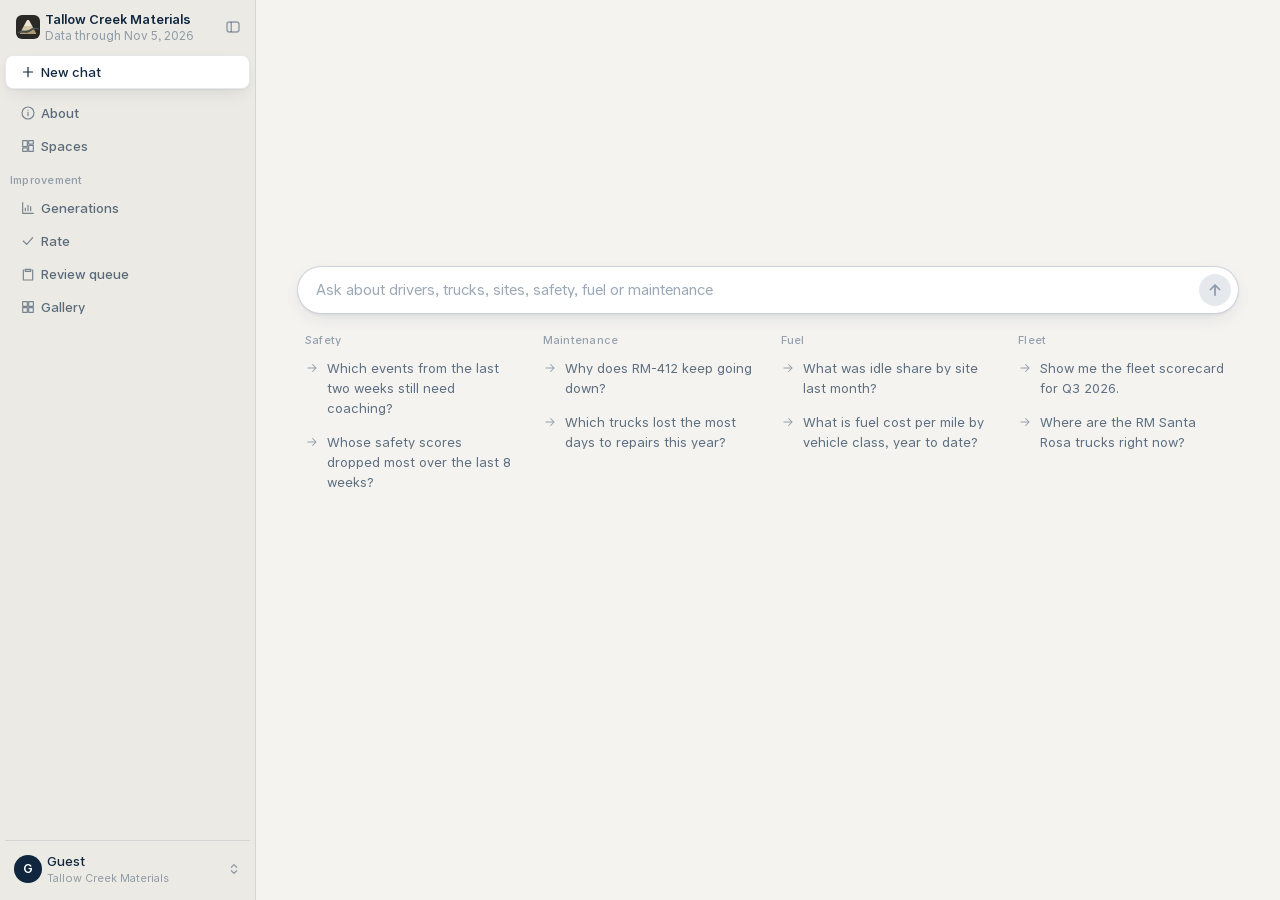
==== commit a42f1441: "deploy samsara-agent b60801a" ====
--- a/samsara-agent/index.html
+++ b/samsara-agent/index.html
@@ -5,13 +5,13 @@
     <meta name="viewport" content="width=device-width, initial-scale=1.0" />
     <link rel="icon" type="image/svg+xml" href="/samsara-agent/logo.svg" />
     <title>Fleet assistant · Tallow Creek Materials</title>
-    <script type="module" crossorigin src="/samsara-agent/assets/index-jC1Rahea.js"></script>
+    <script type="module" crossorigin src="/samsara-agent/assets/index-Drd6gb5z.js"></script>
     <link rel="modulepreload" crossorigin href="/samsara-agent/assets/rolldown-runtime-XKyaHtl9.js">
     <link rel="modulepreload" crossorigin href="/samsara-agent/assets/sides-DvJNw2oW.js">
     <link rel="modulepreload" crossorigin href="/samsara-agent/assets/announce-DxYsAM2P.js">
     <link rel="modulepreload" crossorigin href="/samsara-agent/assets/overlays-BKg0IF6s.js">
     <link rel="modulepreload" crossorigin href="/samsara-agent/assets/data-BAzOZwdW.js">
-    <link rel="stylesheet" crossorigin href="/samsara-agent/assets/index-DM5n2LZJ.css">
+    <link rel="stylesheet" crossorigin href="/samsara-agent/assets/index-BujOeXOq.css">
   </head>
   <body>
     <div id="root"></div>
--- a/samsara-agent/assets/index-BujOeXOq.css
+++ b/samsara-agent/assets/index-BujOeXOq.css
@@ -0,0 +1 @@
+@font-face{font-family:Allo;font-style:normal;font-display:swap;font-weight:100 900;src:url(/samsara-agent/assets/AlloVariableFriendly-DCCmRijQ.woff2)format("woff2-variations")}:root{--lightningcss-light:initial;--lightningcss-dark: ;color-scheme:light;--kit-colors-text-primary:#0f263e;--kit-colors-text-secondary:#0b2642a6;--kit-colors-text-tertiary:#04264966;--kit-colors-text-danger:#df2036;--kit-colors-text-success:#0a8532;--kit-colors-text-link:#0369ea;--kit-colors-text-inverse-primary:#fff;--kit-colors-text-inverse-secondary:#ffffffa6;--kit-colors-surface-app:#e6ecf4;--kit-colors-surface-primary:#fff;--kit-colors-surface-secondary:#f2f7fd;--kit-colors-surface-tertiary:#e6ecf4;--kit-colors-surface-inverse:#0f263e;--kit-colors-neutral-10-solid:#f5f6f8;--kit-colors-neutral-20-solid:#e5e9ed;--kit-colors-neutral-40-solid:#ccd3db;--kit-colors-neutral-60-solid:#9aa8b6;--kit-colors-neutral-80-solid:#607184;--kit-colors-border-basic:#00264d1a;--kit-colors-border-interactive:#00264d33;--kit-colors-border-heavy:#0f263e;--kit-interaction-hover:#00264d0a;--kit-interaction-active:#00264d1a;--kit-colors-blue:#0369ea;--kit-colors-blue-high-contrast-1:#0051b8;--kit-colors-blue-high-contrast-2:#003a85;--kit-colors-blue-10:#0369ea0d;--kit-colors-blue-20:#0369ea1a;--kit-colors-blue-40:#0369ea38;--kit-colors-blue-60-solid:#9ac3f6;--kit-colors-green:#0dab41;--kit-colors-green-high-contrast-1:#0a8532;--kit-colors-green-high-contrast-2:#075f24;--kit-colors-red:#df2036;--kit-colors-red-high-contrast-1:#b81427;--kit-colors-red-high-contrast-2:#910818;--kit-colors-orange:#ef6706;--kit-colors-orange-high-contrast-2:#8f3b00;--kit-colors-yellow:#e5b400;--kit-colors-yellow-high-contrast-2:#806400;--kit-colors-purple:#8935ff;--kit-colors-purple-high-contrast-2:#5b23a9;--kit-colors-magenta:#b81b9f;--kit-colors-magenta-high-contrast-2:#70005d;--kit-colors-badge-blue:#0369ea38;--kit-colors-badge-green:#0dab4138;--kit-colors-badge-red:#df203633;--kit-colors-badge-orange:#ef670633;--kit-colors-badge-yellow:#e5b40040;--kit-colors-badge-purple:#8835fd40;--kit-colors-badge-magenta:#b81b9f40;--kit-colors-badge-neutral:#00264d1a;--kit-colors-teal:#4dcba1;--kit-colors-cyan:#71dcf4;--kit-colors-forest:#1c7836;--kit-colors-tomato:#ff5a47;--kit-colors-cheese:#f3b821;--kit-colors-mango:#ff8024;--kit-colors-lavender:#a75cf2;--kit-colors-royal:#5129f0;--kit-colors-steel:#72838c;--kit-colors-wine:#8e344a;--kit-colors-earth:#936841;--kit-colors-candy:#f773b2;--kit-colors-chameleon:#57c315;--kit-colors-severity-low:#0dab41;--kit-colors-severity-medium:#e5b400;--kit-colors-severity-high:#ff5a47;--kit-colors-severity-highest:#b81427;--kit-colors-severity-severe:#b81b9f;--kit-dataviz-monochrome-step0:#003a85;--kit-dataviz-monochrome-step2:#0369ea;--kit-dataviz-monochrome-step4:#0369ea66;--kit-dataviz-track:#00264d14;--kit-dataviz-positive:#1c7836;--kit-dataviz-negative:#ff5a47;--kit-dataviz-reference-line:#3eadc5;--kit-dataviz-threshold:#c54c3e;--kit-chat-user-message-fill:#0369ea;--kit-chat-user-message-chip-fill:#0051b8;--kit-chat-voice-1:#907df5;--kit-chat-voice-2:#a3b6ff;--kit-chat-voice-3:#296ad5;--kit-chat-voice-4:#d4b0f9;--kit-category-operations:#00869a;--kit-category-safety:#0050be;--kit-category-compliance:#d4403a;--kit-category-maintenance:#00682a;--kit-category-coaching:#bc4c80;--kit-spaces-point-outline:var(--kit-colors-blue);--kit-spaces-point-wash:var(--kit-colors-blue-10);--brand-loud:#feae0f;--brand-ink:#1c1917;--brand-stone:#e0ddd5;--brand-night:#002840;--kit-space-xs:3px;--kit-space-sm:5px;--kit-space-smd:8px;--kit-space-md:9px;--kit-space-lg:14px;--kit-space-xl:18px;--kit-space-xxl:24px;--kit-radius-100:5px;--kit-radius-200:6px;--kit-radius-300:8px;--kit-radius-400:11px;--kit-radius-500:15px;--kit-radius-600:20px;--kit-radius-round:1000px;--kit-shadow-dialog:0px 4px 20px 0px #00000026;--kit-shadow-menu:6px 4px 8px 0px #0000000a;--kit-shadow-focus:0px 0px 0px 2px #0369ea;--kit-size-xxs:18px;--kit-size-xs:24px;--kit-size-sm:28px;--kit-size-md:32px;--kit-size-lg:36px;--kit-size-tab:42px;--kit-size-sidebar:250px;--kit-size-assistant-panel:400px;--kit-opacity-disabled:.5;--app-surface-page:#f4f3f0;--app-surface-sidebar:#eceae5;--font-sans:"Allo", system-ui, -apple-system, "Segoe UI", sans-serif;--font-mono:Consolas, Menlo, Monaco, "DejaVu Sans Mono", monospace;--kit-typography-xxxxl-bold-size:45px;--kit-typography-xxxxl-bold-line:56px;--kit-typography-xxxxl-bold-weight:700;--kit-typography-xxxl-bold-size:34px;--kit-typography-xxxl-bold-line:40px;--kit-typography-xxxl-bold-weight:700;--kit-typography-xxl-bold-size:26px;--kit-typography-xxl-bold-line:36px;--kit-typography-xxl-bold-weight:700;--kit-typography-xl-medium-size:19px;--kit-typography-xl-medium-line:28px;--kit-typography-xl-medium-weight:500;--kit-typography-lg-size:14px;--kit-typography-lg-line:20px;--kit-typography-lg-weight:400;--kit-typography-lg-bold-size:16px;--kit-typography-lg-bold-line:24px;--kit-typography-lg-bold-weight:700;--kit-typography-md-size:12px;--kit-typography-md-line:18px;--kit-typography-md-weight:400;--kit-typography-md-medium-size:12px;--kit-typography-md-medium-line:18px;--kit-typography-md-medium-weight:500;--kit-typography-md-bold-size:12px;--kit-typography-md-bold-line:18px;--kit-typography-md-bold-weight:700;--kit-typography-sm-size:12px;--kit-typography-sm-line:16px;--kit-typography-sm-weight:400;--kit-typography-xs-size:12px;--kit-typography-xs-line:16px;--kit-typography-xs-weight:400;--kit-typography-xs-bold-size:12px;--kit-typography-xs-bold-line:16px;--kit-typography-xs-bold-weight:700;--kit-typography-mono-size:12px;--kit-typography-mono-line:18px;--kit-typography-mono-weight:400}:root[data-theme=dark]{--lightningcss-light: ;--lightningcss-dark:initial;color-scheme:dark;--kit-colors-text-primary:#e6ecf4;--kit-colors-text-secondary:#dce6f2a8;--kit-colors-text-tertiary:#dce6f266;--kit-colors-text-danger:#ff6b5e;--kit-colors-text-success:#3dcb6e;--kit-colors-text-link:#6aa8f5;--kit-colors-text-inverse-primary:#0f263e;--kit-colors-text-inverse-secondary:#0f263ea6;--kit-colors-surface-app:#08131f;--kit-colors-surface-primary:#0f1e30;--kit-colors-surface-secondary:#13263b;--kit-colors-surface-tertiary:#1a2f47;--kit-colors-surface-inverse:#e6ecf4;--kit-colors-neutral-10-solid:#152639;--kit-colors-neutral-20-solid:#1e3249;--kit-colors-neutral-40-solid:#33475e;--kit-colors-neutral-60-solid:#62758b;--kit-colors-neutral-80-solid:#9fb0c4;--kit-colors-border-basic:#ffffff1a;--kit-colors-border-interactive:#fff3;--kit-colors-border-heavy:#e6ecf4;--kit-interaction-hover:#ffffff0d;--kit-interaction-active:#ffffff1a;--kit-colors-blue:#1f6fe5;--kit-colors-blue-high-contrast-1:#4c93f3;--kit-colors-blue-high-contrast-2:#7db2f7;--kit-colors-blue-10:#1f6fe51a;--kit-colors-blue-20:#1f6fe52e;--kit-colors-blue-40:#1f6fe547;--kit-colors-blue-60-solid:#2c5c9a;--kit-colors-green:#2fbf5e;--kit-colors-green-high-contrast-1:#3dcb6e;--kit-colors-green-high-contrast-2:#8be3a7;--kit-colors-red:#e8384c;--kit-colors-red-high-contrast-1:#ff6b5e;--kit-colors-red-high-contrast-2:#ff9a90;--kit-colors-orange:#f27a24;--kit-colors-orange-high-contrast-2:#ffb27a;--kit-colors-yellow:#f0c53a;--kit-colors-yellow-high-contrast-2:#f5d777;--kit-colors-purple:#a066ff;--kit-colors-purple-high-contrast-2:#cdb0ff;--kit-colors-magenta:#d04bb8;--kit-colors-magenta-high-contrast-2:#f0a6e3;--kit-colors-badge-blue:#1f6fe547;--kit-colors-badge-green:#2fbf5e40;--kit-colors-badge-red:#e8384c40;--kit-colors-badge-orange:#f27a2440;--kit-colors-badge-yellow:#f0c53a40;--kit-colors-badge-purple:#a066ff40;--kit-colors-badge-magenta:#d04bb840;--kit-colors-badge-neutral:#ffffff1f;--kit-colors-severity-low:#2fbf5e;--kit-colors-severity-medium:#f0c53a;--kit-colors-severity-high:#ff6b5e;--kit-colors-severity-highest:#ff8a80;--kit-colors-severity-severe:#d04bb8;--kit-dataviz-monochrome-step0:#7db2f7;--kit-dataviz-monochrome-step2:#4c93f3;--kit-dataviz-monochrome-step4:#4c93f366;--kit-dataviz-track:#ffffff14;--kit-dataviz-positive:#3dcb6e;--kit-dataviz-negative:#ff6b5e;--kit-dataviz-reference-line:#71dcf4;--kit-dataviz-threshold:#ff8a80;--kit-chat-user-message-fill:#1f6fe5;--kit-chat-user-message-chip-fill:#1858bc;--kit-category-operations:#2bb3c7;--kit-category-safety:#4c93f3;--kit-category-compliance:#ff6b5e;--kit-category-maintenance:#2fbf5e;--kit-category-coaching:#e07baa;--kit-shadow-dialog:0px 4px 20px 0px #00000080;--kit-shadow-menu:6px 4px 8px 0px #0000004d;--app-surface-page:#0b1520;--app-surface-sidebar:#0f1b28}@media (prefers-color-scheme:dark){:root:not([data-theme=light]){--lightningcss-light: ;--lightningcss-dark:initial;color-scheme:dark;--kit-colors-text-primary:#e6ecf4;--kit-colors-text-secondary:#dce6f2a8;--kit-colors-text-tertiary:#dce6f266;--kit-colors-text-danger:#ff6b5e;--kit-colors-text-success:#3dcb6e;--kit-colors-text-link:#6aa8f5;--kit-colors-text-inverse-primary:#0f263e;--kit-colors-text-inverse-secondary:#0f263ea6;--kit-colors-surface-app:#08131f;--kit-colors-surface-primary:#0f1e30;--kit-colors-surface-secondary:#13263b;--kit-colors-surface-tertiary:#1a2f47;--kit-colors-surface-inverse:#e6ecf4;--kit-colors-neutral-10-solid:#152639;--kit-colors-neutral-20-solid:#1e3249;--kit-colors-neutral-40-solid:#33475e;--kit-colors-neutral-60-solid:#62758b;--kit-colors-neutral-80-solid:#9fb0c4;--kit-colors-border-basic:#ffffff1a;--kit-colors-border-interactive:#fff3;--kit-colors-border-heavy:#e6ecf4;--kit-interaction-hover:#ffffff0d;--kit-interaction-active:#ffffff1a;--kit-colors-blue:#1f6fe5;--kit-colors-blue-high-contrast-1:#4c93f3;--kit-colors-blue-high-contrast-2:#7db2f7;--kit-colors-blue-10:#1f6fe51a;--kit-colors-blue-20:#1f6fe52e;--kit-colors-blue-40:#1f6fe547;--kit-colors-blue-60-solid:#2c5c9a;--kit-colors-green:#2fbf5e;--kit-colors-green-high-contrast-1:#3dcb6e;--kit-colors-green-high-contrast-2:#8be3a7;--kit-colors-red:#e8384c;--kit-colors-red-high-contrast-1:#ff6b5e;--kit-colors-red-high-contrast-2:#ff9a90;--kit-colors-orange:#f27a24;--kit-colors-orange-high-contrast-2:#ffb27a;--kit-colors-yellow:#f0c53a;--kit-colors-yellow-high-contrast-2:#f5d777;--kit-colors-purple:#a066ff;--kit-colors-purple-high-contrast-2:#cdb0ff;--kit-colors-magenta:#d04bb8;--kit-colors-magenta-high-contrast-2:#f0a6e3;--kit-colors-badge-blue:#1f6fe547;--kit-colors-badge-green:#2fbf5e40;--kit-colors-badge-red:#e8384c40;--kit-colors-badge-orange:#f27a2440;--kit-colors-badge-yellow:#f0c53a40;--kit-colors-badge-purple:#a066ff40;--kit-colors-badge-magenta:#d04bb840;--kit-colors-badge-neutral:#ffffff1f;--kit-colors-severity-low:#2fbf5e;--kit-colors-severity-medium:#f0c53a;--kit-colors-severity-high:#ff6b5e;--kit-colors-severity-highest:#ff8a80;--kit-colors-severity-severe:#d04bb8;--kit-dataviz-monochrome-step0:#7db2f7;--kit-dataviz-monochrome-step2:#4c93f3;--kit-dataviz-monochrome-step4:#4c93f366;--kit-dataviz-track:#ffffff14;--kit-dataviz-positive:#3dcb6e;--kit-dataviz-negative:#ff6b5e;--kit-dataviz-reference-line:#71dcf4;--kit-dataviz-threshold:#ff8a80;--kit-chat-user-message-fill:#1f6fe5;--kit-chat-user-message-chip-fill:#1858bc;--kit-category-operations:#2bb3c7;--kit-category-safety:#4c93f3;--kit-category-compliance:#ff6b5e;--kit-category-maintenance:#2fbf5e;--kit-category-coaching:#e07baa;--kit-shadow-dialog:0px 4px 20px 0px #00000080;--kit-shadow-menu:6px 4px 8px 0px #0000004d;--app-surface-page:#0b1520;--app-surface-sidebar:#0f1b28}}.kit-typography-xxxxl-bold{font-family:var(--font-sans);font-size:var(--kit-typography-xxxxl-bold-size);line-height:var(--kit-typography-xxxxl-bold-line);font-weight:var(--kit-typography-xxxxl-bold-weight)}.kit-typography-xxxl-bold{font-family:var(--font-sans);font-size:var(--kit-typography-xxxl-bold-size);line-height:var(--kit-typography-xxxl-bold-line);font-weight:var(--kit-typography-xxxl-bold-weight)}.kit-typography-xxl-bold{font-family:var(--font-sans);font-size:var(--kit-typography-xxl-bold-size);line-height:var(--kit-typography-xxl-bold-line);font-weight:var(--kit-typography-xxl-bold-weight)}.kit-typography-xl-medium{font-family:var(--font-sans);font-size:var(--kit-typography-xl-medium-size);line-height:var(--kit-typography-xl-medium-line);font-weight:var(--kit-typography-xl-medium-weight)}.kit-typography-lg{font-family:var(--font-sans);font-size:var(--kit-typography-lg-size);line-height:var(--kit-typography-lg-line);font-weight:var(--kit-typography-lg-weight)}.kit-typography-lg-bold{font-family:var(--font-sans);font-size:var(--kit-typography-lg-bold-size);line-height:var(--kit-typography-lg-bold-line);font-weight:var(--kit-typography-lg-bold-weight)}.kit-typography-md{font-family:var(--font-sans);font-size:var(--kit-typography-md-size);line-height:var(--kit-typography-md-line);font-weight:var(--kit-typography-md-weight)}.kit-typography-md-medium{font-family:var(--font-sans);font-size:var(--kit-typography-md-medium-size);line-height:var(--kit-typography-md-medium-line);font-weight:var(--kit-typography-md-medium-weight)}.kit-typography-md-bold{font-family:var(--font-sans);font-size:var(--kit-typography-md-bold-size);line-height:var(--kit-typography-md-bold-line);font-weight:var(--kit-typography-md-bold-weight)}.kit-typography-sm{font-family:var(--font-sans);font-size:var(--kit-typography-sm-size);line-height:var(--kit-typography-sm-line);font-weight:var(--kit-typography-sm-weight)}.kit-typography-xs{font-family:var(--font-sans);font-size:var(--kit-typography-xs-size);line-height:var(--kit-typography-xs-line);font-weight:var(--kit-typography-xs-weight)}.kit-typography-xs-bold{font-family:var(--font-sans);font-size:var(--kit-typography-xs-bold-size);line-height:var(--kit-typography-xs-bold-line);font-weight:var(--kit-typography-xs-bold-weight);letter-spacing:.5px}.kit-typography-mono{font-family:var(--font-mono);font-size:var(--kit-typography-mono-size);line-height:var(--kit-typography-mono-line);font-weight:var(--kit-typography-mono-weight)}body{font-family:var(--font-sans);color:var(--kit-colors-text-primary);background:var(--kit-colors-surface-primary);-webkit-font-smoothing:antialiased;margin:0;font-size:14px;line-height:24px}.sk-row{gap:var(--kit-space-sm);flex-wrap:wrap;align-items:center;display:flex}.sk-stack{gap:var(--kit-space-md);flex-direction:column;display:flex}.sk-icon{flex-shrink:0;display:block}:focus-visible{outline:2px solid var(--kit-colors-blue);outline-offset:2px}.sk-btn{justify-content:center;align-items:center;gap:var(--kit-space-sm);height:var(--kit-size-md);padding:0 var(--kit-space-md);border-radius:var(--kit-radius-300);font:500 14px/24px var(--font-sans);cursor:pointer;white-space:nowrap;border:1px solid #0000;transition:background-color .12s,border-color .12s,color .12s;display:inline-flex}.sk-btn--sm{height:var(--kit-size-sm);padding:0 var(--kit-space-smd);font-size:13px}.sk-btn--iconOnly{width:var(--kit-size-md);padding:0}.sk-btn--sm.sk-btn--iconOnly{width:var(--kit-size-sm)}.sk-btn--primary{background:var(--kit-colors-blue);color:#fff}.sk-btn--primary:hover{background:var(--kit-colors-blue-high-contrast-1)}.sk-btn--primary:active{background:var(--kit-colors-blue-high-contrast-2)}.sk-btn--secondary{background:var(--kit-colors-surface-primary);border-color:var(--kit-colors-border-interactive);color:var(--kit-colors-text-primary)}.sk-btn--secondary:hover,.sk-btn--tertiary:hover,.sk-btn--toggleOn:hover{background-image:linear-gradient(var(--kit-interaction-hover), var(--kit-interaction-hover))}.sk-btn--secondary:active,.sk-btn--tertiary:active{background-image:linear-gradient(var(--kit-interaction-active), var(--kit-interaction-active))}.sk-btn--tertiary{color:var(--kit-colors-text-primary);background:0 0}.sk-btn--submit{background:var(--kit-colors-blue-10);color:var(--kit-colors-text-link)}.sk-btn--submit:hover{background:var(--kit-colors-blue-20)}.sk-btn--danger{background:var(--kit-colors-red);color:#fff}.sk-btn--danger:hover{background:var(--kit-colors-red-high-contrast-1)}.sk-btn--toggleOn{background:var(--kit-colors-blue-10);border-color:var(--kit-colors-blue);color:var(--kit-colors-text-link)}.sk-btn:disabled{opacity:var(--kit-opacity-disabled);cursor:not-allowed}.sk-badge{align-items:center;gap:var(--kit-space-xs);border-radius:var(--kit-radius-round);font:700 12px/16px var(--font-sans);letter-spacing:.5px;white-space:nowrap;display:inline-flex}.sk-badge--xs{min-height:16px;padding:0 var(--kit-space-xs);font-size:11px}.sk-badge--sm{min-height:20px;padding:2px 6px}.sk-badge--md{min-height:24px;padding:var(--kit-space-xs) var(--kit-space-sm)}.sk-badge--lg{min-height:28px;padding:var(--kit-space-xs) var(--kit-space-md);font-size:13px;line-height:20px}.sk-badge--secondary.sk-badge--neutral{background:var(--kit-colors-badge-neutral);color:var(--kit-colors-text-primary)}.sk-badge--secondary.sk-badge--blue{background:var(--kit-colors-badge-blue);color:var(--kit-colors-blue-high-contrast-2)}.sk-badge--secondary.sk-badge--green{background:var(--kit-colors-badge-green);color:var(--kit-colors-green-high-contrast-2)}.sk-badge--secondary.sk-badge--red{background:var(--kit-colors-badge-red);color:var(--kit-colors-red-high-contrast-2)}.sk-badge--secondary.sk-badge--orange{background:var(--kit-colors-badge-orange);color:var(--kit-colors-orange-high-contrast-2)}.sk-badge--secondary.sk-badge--yellow{background:var(--kit-colors-badge-yellow);color:var(--kit-colors-yellow-high-contrast-2)}.sk-badge--secondary.sk-badge--purple{background:var(--kit-colors-badge-purple);color:var(--kit-colors-purple-high-contrast-2)}.sk-badge--secondary.sk-badge--magenta{background:var(--kit-colors-badge-magenta);color:var(--kit-colors-magenta-high-contrast-2)}.sk-badge--primary.sk-badge--neutral{background:var(--kit-colors-surface-inverse);color:var(--kit-colors-text-inverse-primary)}.sk-badge--primary.sk-badge--blue{background:var(--kit-colors-blue);color:#fff}.sk-badge--primary.sk-badge--red{background:var(--kit-colors-red);color:#fff}.sk-badge--primary.sk-badge--green{background:var(--kit-colors-green-high-contrast-1);color:#fff}.sk-tabs{gap:var(--kit-space-lg);display:flex}.sk-tabs--primary{border-bottom:1px solid var(--kit-colors-border-basic)}.sk-tab{appearance:none;padding:var(--kit-space-sm) 0;font:500 14px/24px var(--font-sans);color:var(--kit-colors-text-secondary);cursor:pointer;align-items:center;gap:var(--kit-space-xs);background:0 0;border:0;border-bottom:2px solid #0000;margin-bottom:-1px;display:inline-flex}.sk-tab:hover{color:var(--kit-colors-text-primary)}.sk-tabs--primary .sk-tab.is-active,.sk-tabs--primary .sk-tab[data-selected]{color:var(--kit-colors-text-primary);border-bottom-color:var(--kit-colors-text-primary)}.sk-tabs--pill{gap:var(--kit-space-xs)}.sk-tabs--pill .sk-tab{padding:var(--kit-space-xs) var(--kit-space-smd);border-radius:var(--kit-radius-round);border:0;margin:0;font-size:13px;line-height:20px}.sk-tabs--pill .sk-tab:hover{background:var(--kit-interaction-hover)}.sk-tabs--pill .sk-tab.is-active,.sk-tabs--pill .sk-tab[data-selected]{background:var(--kit-colors-neutral-20-solid);color:var(--kit-colors-text-primary)}.sk-tab-count{color:var(--kit-colors-text-secondary);font-size:12px}.sk-tab:focus-visible,.sk-radio-segment:focus-visible,.sk-menu-item[data-highlighted]:focus-visible{outline:2px solid var(--kit-colors-border-interactive);outline-offset:-2px}.sk-menu{min-width:160px;max-height:min(320px, var(--available-height,320px));padding:var(--kit-space-xs);border:1px solid var(--kit-colors-border-basic);border-radius:var(--kit-radius-300);background:var(--kit-colors-surface-primary);color:var(--kit-colors-text-primary);box-shadow:var(--kit-shadow-menu);margin:0;overflow-y:auto}.sk-menu-item{width:100%;padding:6px var(--kit-space-sm);border-radius:var(--kit-radius-200);font:400 13px/20px var(--font-sans);color:var(--kit-colors-text-primary);text-align:left;white-space:nowrap;cursor:pointer;background:0 0;border:0;outline:none;align-items:center;gap:6px;display:flex}.sk-menu-item[data-highlighted]{background:var(--kit-interaction-hover)}.sk-menu-item[data-disabled]{color:var(--kit-colors-text-tertiary);cursor:default}.sk-menu-item[data-checked]{font-weight:500}.sk-menu-check{visibility:hidden;flex:none;width:14px;display:inline-flex}.sk-menu-item[data-checked] .sk-menu-check{visibility:visible}.sk-radio-group{border-radius:var(--kit-radius-300);background:var(--kit-colors-surface-secondary);padding:2px;display:flex}.sk-radio-segment{appearance:none;padding:4px var(--kit-space-sm);border-radius:var(--kit-radius-200);font:500 12px/16px var(--font-sans);text-align:center;color:var(--kit-colors-text-secondary);cursor:pointer;background:0 0;border:0;flex:1}.sk-radio-segment[data-checked]{background:var(--kit-colors-surface-primary);color:var(--kit-colors-text-primary)}.sk-hint{max-width:240px;padding:4px var(--kit-space-sm);border-radius:var(--kit-radius-200);background:var(--kit-colors-surface-inverse);color:var(--kit-colors-text-inverse-primary);font:500 12px/16px var(--font-sans);pointer-events:none;border:0;align-items:center;gap:6px;margin:0;display:inline-flex}:is(.sk-hint,.sk-menu,.sk-dialog,.sk-toast,.sk-disclosure-panel)[hidden]{display:none}.sk-hint-keys{color:var(--kit-colors-text-inverse-secondary);letter-spacing:.02em;font-weight:400}.sk-disclosure-trigger{font:inherit;color:inherit;text-align:left;cursor:pointer;background:0 0;border:0;align-items:center;gap:6px;padding:0;display:inline-flex}.sk-disclosure-trigger:focus-visible{outline:2px solid var(--kit-colors-border-interactive);outline-offset:2px;border-radius:var(--kit-radius-200)}.sk-disclosure-chevron{flex:none;transition:transform .12s ease-out;display:inline-flex}.sk-disclosure-trigger[data-open] .sk-disclosure-chevron{transform:rotate(90deg)}.sk-disclosure-panel{height:var(--collapsible-panel-height);transition:height .16s ease-out;overflow:hidden}.sk-disclosure-panel:is([data-starting-style],[data-ending-style]){height:0}@media (prefers-reduced-motion:reduce){.sk-disclosure-chevron,.sk-disclosure-panel{transition:none}}.sk-dialog-backdrop{background:#0000003d;position:fixed;inset:0}.sk-dialog{width:min(400px,100vw - 32px);height:fit-content;padding:var(--kit-space-lg);border:1px solid var(--kit-colors-border-basic);border-radius:var(--kit-radius-400);background:var(--kit-colors-surface-primary);color:var(--kit-colors-text-primary);box-shadow:var(--kit-shadow-dialog);font-family:var(--font-sans);margin:auto;position:fixed;inset:0}.sk-dialog-title{font:600 16px/24px var(--font-sans);margin:0}.sk-dialog-description{margin:var(--kit-space-xs) 0 0;font:400 14px/20px var(--font-sans);color:var(--kit-colors-text-secondary)}.sk-dialog-actions{justify-content:flex-end;gap:var(--kit-space-sm);margin-top:var(--kit-space-lg);display:flex}.sk-toasts{gap:var(--kit-space-sm);margin:0;background:0 0;border:0;flex-direction:column;width:max-content;max-width:calc(100vw - 32px);margin-inline:auto;padding:0;display:flex;inset:56px 0 auto}.sk-toast{align-items:center;gap:var(--kit-space-sm);min-width:220px;padding:var(--kit-space-sm) var(--kit-space-sm) var(--kit-space-sm) var(--kit-space-smd);border-radius:var(--kit-radius-300);background:var(--kit-colors-surface-inverse);color:var(--kit-colors-text-inverse-primary);box-shadow:var(--kit-shadow-menu);font-family:var(--font-sans);display:flex}.sk-toast-icon{color:var(--kit-colors-green);flex:none;display:inline-flex}.sk-toast[data-type=error] .sk-toast-icon{color:var(--kit-colors-red)}.sk-toast-text{flex:1;min-width:0}.sk-toast-title{font:500 13px/20px var(--font-sans)}.sk-toast-description{font:400 12px/16px var(--font-sans);color:var(--kit-colors-text-inverse-secondary)}.sk-toast-description:empty{display:none}.sk-toast-action{padding:2px var(--kit-space-sm);border-radius:var(--kit-radius-200);font:500 13px/20px var(--font-sans);color:var(--kit-colors-text-inverse-primary);cursor:pointer;background:0 0;border:0;flex:none;text-decoration:underline}.sk-toast-action:empty{display:none}.sk-toast-close{border-radius:var(--kit-radius-200);color:var(--kit-colors-text-inverse-secondary);cursor:pointer;background:0 0;border:0;flex:none;padding:4px;display:inline-flex}.sk-toast-close:hover{color:var(--kit-colors-text-inverse-primary)}.sk-points{position:relative}.sk-point{outline:none}.sk-point:focus-visible{outline:2px solid var(--kit-colors-border-interactive);outline-offset:1px}.sk-readout{--rx:-50%;--ry:calc(-100% - 8px);z-index:2;transform:translate(var(--rx), var(--ry));padding:4px var(--kit-space-sm);border-radius:var(--kit-radius-200);background:var(--kit-colors-surface-inverse);color:var(--kit-colors-text-inverse-primary);font:500 12px/16px var(--font-sans);font-variant-numeric:tabular-nums;white-space:nowrap;pointer-events:none;box-shadow:var(--kit-shadow-menu);position:absolute}.sk-readout--start{--rx:0}.sk-readout--end{--rx:-100%}.sk-readout--below{--ry:12px}.sk-readout-sub{color:var(--kit-colors-text-inverse-secondary);font-weight:400;display:block}.sk-field{gap:var(--kit-space-xs);flex-direction:column;max-width:360px;display:flex}.sk-field-label{font:500 13px/20px var(--font-sans)}.sk-input{align-items:center;gap:var(--kit-space-sm);height:var(--kit-size-md);padding:0 var(--kit-space-smd);border:1px solid var(--kit-colors-border-interactive);border-radius:var(--kit-radius-300);background:var(--kit-colors-surface-primary);display:flex}.sk-input:focus-within{outline:2px solid var(--kit-colors-blue);outline-offset:-1px}.sk-input input{min-width:0;font:400 14px/24px var(--font-sans);color:var(--kit-colors-text-primary);background:0 0;border:0;outline:0;flex:1}.sk-input input::placeholder{color:var(--kit-colors-text-secondary)}.sk-input-icon{color:var(--kit-colors-neutral-80-solid)}.sk-field-helper{color:var(--kit-colors-text-secondary);font-size:13px;line-height:20px}.sk-field.is-error .sk-input{border-color:var(--kit-colors-red)}.sk-field-error{color:var(--kit-colors-text-danger);font-size:13px;line-height:20px}.sk-nav{width:var(--kit-size-sidebar);background:var(--kit-colors-surface-app);padding:var(--kit-space-sm) 0;box-sizing:border-box}.sk-nav-header{height:36px;margin:var(--kit-space-sm) var(--kit-space-md) var(--kit-space-md);align-items:center;display:flex}.sk-nav-org{align-items:center;gap:var(--kit-space-sm);font:500 14px/20px var(--font-sans);display:flex}.sk-nav-orgmark{border-radius:var(--kit-radius-300);background:var(--kit-colors-surface-inverse);width:28px;height:28px;color:var(--kit-colors-text-inverse-primary);place-items:center;font-size:13px;font-weight:700;display:grid}.sk-nav-search{align-items:center;gap:var(--kit-space-smd);height:36px;margin:0 var(--kit-space-md) var(--kit-space-sm);padding:0 var(--kit-space-smd);border-radius:var(--kit-radius-400);background:var(--kit-colors-surface-primary);color:var(--kit-colors-text-secondary);font-size:14px;display:flex}.sk-nav-search kbd{font:12px/16px var(--font-mono);border:1px solid var(--kit-colors-border-basic);border-radius:var(--kit-radius-100);margin-left:auto;padding:0 5px}.sk-nav-list{margin:0;padding:0;list-style:none}.sk-nav-item{align-items:center;gap:var(--kit-space-smd);min-height:38px;margin:2px var(--kit-space-md);padding:0 var(--kit-space-sm);border-radius:var(--kit-radius-400);color:var(--kit-colors-text-primary);font-size:14px;text-decoration:none;display:flex}.sk-nav-item:hover{background:var(--kit-interaction-hover)}.sk-nav-item.is-active{background:var(--kit-interaction-active);font-weight:500}.sk-nav-item.is-admin{color:var(--kit-colors-purple)}.sk-nav-icon{color:var(--kit-colors-neutral-80-solid);display:flex}.sk-nav-item.is-active .sk-nav-icon{color:var(--kit-colors-text-primary)}.sk-nav-label{flex:1}.sk-nav-dot{background:var(--kit-colors-blue);border-radius:50%;width:8px;height:8px}.sk-banner{align-items:flex-start;gap:var(--kit-space-smd);padding:var(--kit-space-smd) var(--kit-space-md);border-radius:var(--kit-radius-300);border:1px solid;font-size:14px;line-height:20px;display:flex}.sk-banner-icon{margin-top:1px}.sk-banner-body{flex:1}.sk-banner-title{font-weight:700}.sk-banner .sk-btn{height:24px;margin:-2px 0}.sk-banner--info{background:var(--kit-colors-blue-10);border-color:var(--kit-colors-blue-40)}.sk-banner--info .sk-banner-icon{color:var(--kit-colors-text-link)}.sk-banner--success{background:var(--kit-colors-badge-green);border-color:#0000}.sk-banner--success .sk-banner-icon{color:var(--kit-colors-text-success)}.sk-banner--warning{background:var(--kit-colors-badge-orange);border-color:#0000}.sk-banner--warning .sk-banner-icon{color:var(--kit-colors-orange-high-contrast-2)}.sk-banner--error{background:var(--kit-colors-badge-red);border-color:#0000}.sk-banner--error .sk-banner-icon{color:var(--kit-colors-text-danger)}.sk-cat{color:#fff;border-radius:50%;flex-shrink:0;place-items:center;width:24px;height:24px;display:inline-grid}.sk-agentcard--recommended .sk-cat{width:40px;height:40px}.sk-cat--operations{background:var(--kit-category-operations)}.sk-cat--safety{background:var(--kit-category-safety)}.sk-cat--compliance{background:var(--kit-category-compliance)}.sk-cat--maintenance{background:var(--kit-category-maintenance)}.sk-cat--coaching{background:var(--kit-category-coaching)}.sk-agentcard{appearance:none;text-align:left;font:inherit;color:inherit;gap:var(--kit-space-sm);padding:var(--kit-space-lg);border:1px solid var(--kit-colors-border-interactive);border-radius:var(--kit-radius-500);background:var(--kit-colors-surface-primary);box-sizing:border-box;flex-direction:column;width:100%;display:flex}.sk-agentcard--interactive{cursor:pointer}.sk-agentcard--interactive:hover{background:var(--kit-colors-neutral-10-solid)}.sk-agentcard--recommended{padding:var(--kit-space-xl);border-radius:var(--kit-radius-600);gap:var(--kit-space-md)}.sk-agentcard-top{justify-content:space-between;align-items:flex-start;gap:var(--kit-space-smd);display:flex}.sk-agentcard-kind{align-items:center;gap:var(--kit-space-xs);color:var(--kit-colors-text-secondary);font-size:13px;line-height:20px;display:inline-flex}.sk-agentcard-text{gap:var(--kit-space-xs);flex-direction:column;display:flex}.sk-agentcard-title{font:700 14px/20px var(--font-sans)}.sk-agentcard--recommended .sk-agentcard-title{font-size:16px;line-height:24px}.sk-agentcard-desc{color:var(--kit-colors-text-secondary);-webkit-line-clamp:2;-webkit-box-orient:vertical;font-size:13px;line-height:20px;display:-webkit-box;overflow:hidden}.sk-agentcard--recommended .sk-agentcard-desc{-webkit-line-clamp:4}.sk-agentcard-meta{align-items:center;gap:var(--kit-space-xs);color:var(--kit-colors-text-secondary);font-size:13px;line-height:20px;display:flex}.sk-agentcard-perm{align-items:flex-start;gap:var(--kit-space-sm);padding:var(--kit-space-sm) var(--kit-space-smd);border-radius:var(--kit-radius-300);background:var(--kit-colors-surface-secondary);color:var(--kit-colors-text-secondary);font-size:13px;line-height:20px;display:flex}.sk-agentcard-perm .sk-icon{margin-top:3px}.sk-table-wrap{border:1px solid var(--kit-colors-border-basic);border-radius:var(--kit-radius-500);background:var(--kit-colors-surface-primary);overflow:hidden}.sk-table-wrap--bare{border:0;border-radius:0}.sk-table-tools{padding:var(--kit-space-smd);border-bottom:1px solid var(--kit-colors-border-basic)}.sk-table{border-collapse:collapse;width:100%;font-size:14px;line-height:20px}.sk-table th{font:500 13px/20px var(--font-sans);color:var(--kit-colors-text-secondary);padding:var(--kit-space-sm) var(--kit-space-md);border-bottom:1px solid var(--kit-colors-border-basic);white-space:nowrap}.sk-table td{padding:var(--kit-space-smd) var(--kit-space-md);border-bottom:1px solid var(--kit-colors-border-basic);font-variant-numeric:tabular-nums}.sk-table--compact td{padding:6px var(--kit-space-md)}.sk-table tbody tr:last-child td{border-bottom:0}.sk-table tbody tr:hover td{background:var(--kit-interaction-hover)}.sk-table td.is-muted{color:var(--kit-colors-text-secondary)}.sk-table td.is-mono{font:13px/20px var(--font-mono)}.sk-table td.is-nowrap{white-space:nowrap}.sk-table-sort{appearance:none;font:inherit;color:inherit;cursor:pointer;background:0 0;border:0;align-items:center;gap:4px;padding:0;display:inline-flex}.sk-table-sort:hover{color:var(--kit-colors-text-primary)}.sk-table-sort-mark{min-width:9px;font-size:9px}.sk-table-wrap--bare .sk-table th:first-child,.sk-table-wrap--bare .sk-table td:first-child{padding-left:0}.sk-table-wrap--bare .sk-table th:last-child,.sk-table-wrap--bare .sk-table td:last-child{padding-right:0}.sk-agentavatar{background:var(--kit-colors-neutral-20-solid);width:24px;height:24px;color:var(--kit-colors-text-primary);border-radius:50%;flex-shrink:0;place-items:center;display:inline-grid}.sk-agentavatar--secondary{background:var(--kit-colors-neutral-10-solid)}.sk-agentavatar--lg{width:40px;height:40px}.sk-msg-row{gap:var(--kit-space-sm);align-items:flex-start;display:flex}.sk-msg-row--user{justify-content:flex-end}.sk-msg-col{gap:var(--kit-space-sm);flex-direction:column;flex:1;min-width:0;display:flex}.sk-msg-agent{font:500 13px/24px var(--font-sans);color:var(--kit-colors-text-secondary)}.sk-msg{overflow-wrap:break-word;font-size:14px;line-height:24px}.sk-msg--user{background:var(--kit-chat-user-message-fill);color:#fff;padding:var(--kit-space-sm) var(--kit-space-md);border-radius:var(--kit-radius-600);max-width:85%}.sk-msg--assistant{background:var(--kit-colors-surface-primary);border-radius:var(--kit-radius-600);padding-top:0}.sk-msg-thinking{align-items:center;gap:var(--kit-space-sm);color:var(--kit-colors-text-secondary);font-size:13px;line-height:24px;display:inline-flex}.sk-dots{gap:3px;display:inline-flex}.sk-dots i{background:var(--kit-colors-neutral-60-solid);border-radius:50%;width:5px;height:5px;animation:1.2s ease-in-out infinite sk-blink}.sk-dots i:nth-child(2){animation-delay:.15s}.sk-dots i:nth-child(3){animation-delay:.3s}@keyframes sk-blink{0%,80%,to{opacity:.3}40%{opacity:1}}.sk-msg-steps{flex-direction:column;gap:6px;margin:0;padding:0;list-style:none;display:flex}.sk-step{align-items:center;gap:var(--kit-space-sm);color:var(--kit-colors-text-secondary);font-size:13px;line-height:20px;display:flex}.sk-step.is-running{color:var(--kit-colors-text-primary)}.sk-step-mark{background:var(--kit-colors-neutral-20-solid);width:16px;height:16px;color:var(--kit-colors-text-primary);border-radius:50%;flex-shrink:0;place-items:center;display:grid}.sk-step.is-running .sk-step-mark{background:0 0}.sk-spin{border:2px solid var(--kit-colors-neutral-40-solid);border-top-color:var(--kit-colors-blue);box-sizing:border-box;border-radius:50%;width:12px;height:12px;animation:.8s linear infinite sk-rot}@keyframes sk-rot{to{transform:rotate(360deg)}}.sk-msg-stopped{color:var(--kit-colors-text-secondary);font-size:13px}.sk-msg-sources{gap:var(--kit-space-xs);flex-wrap:wrap;display:flex}.sk-source{padding:4px var(--kit-space-sm);border-radius:var(--kit-radius-round);border:1px solid var(--kit-colors-border-basic);color:var(--kit-colors-text-secondary);font-size:12px;line-height:16px}.sk-source--more{border-style:dashed}.sk-pointref{border-radius:var(--kit-radius-100);background:var(--kit-chat-user-message-chip-fill);align-items:center;gap:4px;margin-right:4px;padding:0 6px;font-size:12px;display:inline-flex}.sk-composer{border:1px solid var(--kit-colors-border-interactive);border-radius:var(--kit-radius-500);background:var(--kit-colors-surface-primary);padding:var(--kit-space-sm);gap:var(--kit-space-xs);flex-direction:column;display:flex}.sk-composer:focus-within{outline:2px solid var(--kit-colors-blue);outline-offset:-1px}.sk-composer--dragOver{border-color:var(--kit-colors-blue);box-shadow:0 0 0 2px var(--kit-colors-blue-20)}.sk-composer--disabled{background:var(--kit-colors-surface-secondary);opacity:var(--kit-opacity-disabled);pointer-events:none}.sk-composer-editor{min-height:32px;padding:var(--kit-space-xs) var(--kit-space-xs);outline:0;font-size:14px;line-height:24px}.sk-composer-editor:empty:before{content:attr(data-placeholder);color:var(--kit-colors-text-secondary)}.sk-composer-row{justify-content:space-between;align-items:center;display:flex}.sk-composer-start,.sk-composer-end{align-items:center;gap:var(--kit-space-xs);display:flex}.sk-mode{appearance:none;height:32px;padding:0 var(--kit-space-sm) 0 4px;border-radius:var(--kit-radius-300);font:500 13px/20px var(--font-sans);color:var(--kit-colors-text-primary);cursor:pointer;background:0 0;border:0;align-items:center;gap:6px;display:inline-flex}.sk-mode:hover{background:var(--kit-interaction-hover)}.sk-composer-disclaimer{text-align:center;color:var(--kit-colors-text-secondary);padding-top:2px;font-size:12px;line-height:16px}.sk-prompts{gap:var(--kit-space-sm);flex-wrap:wrap;display:flex}.sk-prompts--stacked{flex-direction:column;align-items:stretch}.sk-prompt{appearance:none;align-items:center;gap:var(--kit-space-sm);text-align:left;padding:6px var(--kit-space-smd);border:1px solid var(--kit-colors-border-interactive);border-radius:var(--kit-radius-round);background:var(--kit-colors-surface-primary);font:400 13px/20px var(--font-sans);color:var(--kit-colors-text-primary);cursor:pointer;display:inline-flex}.sk-prompts--stacked .sk-prompt{border-radius:var(--kit-radius-300);padding:var(--kit-space-sm) var(--kit-space-smd)}.sk-prompt:hover{background:var(--kit-colors-neutral-10-solid)}.sk-prompt .sk-icon{color:var(--kit-colors-text-secondary)}.sk-action{border:1px solid var(--kit-colors-border-interactive);border-radius:var(--kit-radius-500);padding:var(--kit-space-md);background:var(--kit-colors-surface-primary);gap:var(--kit-space-smd);flex-direction:column;display:flex}.sk-action-head{justify-content:space-between;align-items:center;gap:var(--kit-space-sm);display:flex}.sk-action-title{font:700 14px/20px var(--font-sans)}.sk-action-desc{color:var(--kit-colors-text-secondary);margin:0;font-size:13px;line-height:20px}.sk-action-items{border-top:1px solid var(--kit-colors-border-basic);margin:0;padding:0;list-style:none}.sk-action-items li{justify-content:space-between;gap:var(--kit-space-md);padding:var(--kit-space-sm) 0;border-bottom:1px solid var(--kit-colors-border-basic);font-size:13px;line-height:20px;display:flex}.sk-action-item-label{color:var(--kit-colors-text-secondary)}.sk-action-diff{align-items:center;gap:6px;display:inline-flex}.sk-action-diff s{color:var(--kit-colors-text-secondary)}.sk-action-buttons{gap:var(--kit-space-sm);display:flex}.sk-action-result{color:var(--kit-colors-text-secondary);align-items:center;gap:6px;font-size:13px;display:flex}.sk-action.is-approved .sk-action-result{color:var(--kit-colors-text-success)}.sk-kpi{gap:var(--kit-space-xs);flex-direction:column;display:flex}.sk-kpi-label{font:500 13px/20px var(--font-sans);color:var(--kit-colors-text-secondary)}.sk-kpi-value{font:700 34px/40px var(--font-sans);font-variant-numeric:tabular-nums;letter-spacing:-.5px}.sk-kpi-unit{font:500 16px/24px var(--font-sans);color:var(--kit-colors-text-secondary);letter-spacing:0;margin-left:4px}.sk-kpi-delta{font:500 13px/20px var(--font-sans)}.sk-kpi-delta.is-good{color:var(--kit-colors-text-success)}.sk-kpi-delta.is-bad{color:var(--kit-colors-text-danger)}.sk-kpi-period{color:var(--kit-colors-text-secondary);font-weight:400}.sk-progress{flex-direction:column;gap:6px;display:flex}.sk-progress-label{color:var(--kit-colors-text-secondary);justify-content:space-between;font-size:13px;line-height:20px;display:flex}.sk-progress-num{font-variant-numeric:tabular-nums;color:var(--kit-colors-text-primary);font-weight:500}.sk-progress-track{border-radius:var(--kit-radius-round);background:var(--kit-dataviz-track);height:8px;overflow:hidden}.sk-progress--compact .sk-progress-track{height:6px}.sk-progress-fill{border-radius:inherit;background:var(--kit-dataviz-monochrome-step2);height:100%}.sk-progress-fill.is-good{background:var(--kit-colors-green)}.sk-progress-fill.is-warn{background:var(--kit-colors-orange)}.sk-bars{gap:var(--kit-space-sm);flex-direction:column;margin:0;display:flex}.sk-bars-title{font:500 13px/20px var(--font-sans);color:var(--kit-colors-text-secondary)}.sk-bars-list{gap:var(--kit-space-sm);flex-direction:column;display:flex}.sk-bar-row{flex-direction:column;gap:4px;display:flex}.sk-bar-label{color:var(--kit-colors-text-primary);font-size:13px;line-height:16px}.sk-bar-track{border-radius:var(--kit-radius-100);background:var(--kit-dataviz-track);height:16px;position:relative}.sk-bar-fill{border-radius:var(--kit-radius-100);background:var(--kit-dataviz-monochrome-step2);min-width:2px;height:100%;position:relative}.sk-bar-fill.is-negative{background:var(--kit-dataviz-negative)}.sk-bar-fill.is-positive{background:var(--kit-dataviz-positive)}.sk-bar-val{font:500 12px/16px var(--font-sans);font-variant-numeric:tabular-nums;color:var(--kit-colors-text-primary);position:absolute;top:0}.sk-bar-val--in{color:#fff;right:6px}.sk-bars-note{color:var(--kit-colors-text-secondary);font-size:12px;line-height:16px}.sk-spotlight{gap:var(--kit-space-xs);padding:var(--kit-space-md) var(--kit-space-lg);border-radius:var(--kit-radius-500);background:var(--kit-colors-surface-secondary);flex-direction:column;display:flex}.sk-spotlight-eyebrow{font:700 12px/16px var(--font-sans);letter-spacing:.5px;text-transform:uppercase;color:var(--kit-colors-text-link)}.sk-spotlight-title{font:700 16px/24px var(--font-sans)}.sk-spotlight-body{color:var(--kit-colors-text-secondary);font-size:14px;line-height:24px}.sk-spotlight-actions{gap:var(--kit-space-sm);margin-top:var(--kit-space-sm);display:flex}.sk-perm{align-items:center;gap:var(--kit-space-sm);padding:var(--kit-space-smd) var(--kit-space-md);border-radius:var(--kit-radius-300);background:var(--kit-colors-surface-secondary);color:var(--kit-colors-text-secondary);font-size:13px;line-height:20px;display:flex}.sk-spacecard{appearance:none;text-align:left;font:inherit;color:inherit;border:1px solid var(--kit-colors-border-interactive);border-radius:var(--kit-radius-500);background:var(--kit-colors-surface-primary);cursor:pointer;flex-direction:column;width:100%;padding:0;display:flex;overflow:hidden}.sk-spacecard:hover{background:var(--kit-colors-neutral-10-solid)}.sk-spacecard-thumb{padding:var(--kit-space-md);background:var(--kit-colors-surface-secondary);border-bottom:1px solid var(--kit-colors-border-basic);grid-template-rows:18px 40px;grid-template-columns:repeat(3,1fr);gap:6px;display:grid}.sk-spacecard-thumb span{background:var(--kit-colors-surface-primary);border:1px solid var(--kit-colors-border-basic);border-radius:4px}.sk-spacecard-thumb .sk-thumb-wide{grid-column:span 2}.sk-spacecard-body{gap:var(--kit-space-xs);padding:var(--kit-space-md);flex-direction:column;display:flex}.sk-spacecard-title{align-items:center;gap:var(--kit-space-sm);font:700 14px/20px var(--font-sans);display:flex}.sk-spacecard-desc{color:var(--kit-colors-text-secondary);font-size:13px;line-height:20px}.sk-spacecard-meta{color:var(--kit-colors-text-secondary);margin-top:var(--kit-space-xs);justify-content:space-between;align-items:center;font-size:12px;line-height:16px;display:flex}.sk-spacecard-comments{align-items:center;gap:4px;display:inline-flex}.sk-spacehead{gap:var(--kit-space-sm);flex-direction:column;display:flex}.sk-spacehead-back{color:var(--kit-colors-text-secondary);align-items:center;gap:6px;width:fit-content;font-size:13px;line-height:20px;text-decoration:none;display:inline-flex}.sk-spacehead-back:hover{color:var(--kit-colors-text-primary)}.sk-spacehead-row{justify-content:space-between;align-items:flex-end;gap:var(--kit-space-md);flex-wrap:wrap;display:flex}.sk-spacehead-title{font:700 26px/36px var(--font-sans);margin:0}.sk-spacehead-meta{color:var(--kit-colors-text-secondary);font-size:13px;line-height:20px}.sk-spacehead-actions{align-items:center;gap:var(--kit-space-sm);flex-wrap:wrap;display:flex}.sk-grid{gap:var(--kit-space-md);grid-template-columns:repeat(12,minmax(0,1fr));display:grid}.sk-section{background:var(--kit-colors-surface-primary);border:1px solid var(--kit-colors-border-basic);border-radius:var(--kit-radius-500);padding:var(--kit-space-lg);gap:var(--kit-space-md);flex-direction:column;min-width:0;display:flex;position:relative}.sk-section--span3{grid-column:span 3}.sk-section--span4{grid-column:span 4}.sk-section--span6{grid-column:span 6}.sk-section--span8{grid-column:span 8}.sk-section--span12{grid-column:span 12}.sk-section-head{justify-content:space-between;align-items:center;gap:var(--kit-space-sm);display:flex}.sk-section-title{font:700 14px/20px var(--font-sans);margin:0}.sk-section.is-pointable{cursor:crosshair}.sk-section.is-pointable:hover,.sk-section.is-pointed{border-color:var(--kit-spaces-point-outline);box-shadow:0 0 0 1px var(--kit-spaces-point-outline);background-image:linear-gradient(var(--kit-spaces-point-wash), var(--kit-spaces-point-wash))}.sk-section-pointlabel{top:-11px;left:var(--kit-space-md);padding:0 var(--kit-space-sm);border-radius:var(--kit-radius-round);background:var(--kit-colors-blue);color:#fff;height:22px;font:500 12px/22px var(--font-sans);align-items:center;gap:4px;display:none;position:absolute}.sk-section.is-pointable:hover .sk-section-pointlabel,.sk-section.is-pointed .sk-section-pointlabel{display:inline-flex}.sk-section-pin{box-sizing:border-box;background:var(--kit-colors-surface-inverse);min-width:20px;height:20px;color:var(--kit-colors-text-inverse-primary);font:700 11px/20px var(--font-sans);text-align:center;border-radius:10px 10px 10px 2px;padding:0 6px;position:absolute;top:-8px;right:-8px}.sk-building{position:relative}.sk-building-skel{gap:var(--kit-space-md);grid-template-rows:88px 200px;grid-template-columns:repeat(3,1fr);display:grid}.sk-building-skel span{border-radius:var(--kit-radius-500);background:var(--kit-colors-neutral-10-solid);animation:1.6s ease-in-out infinite sk-shimmer}.sk-building-skel .is-wide{grid-column:span 2}@keyframes sk-shimmer{50%{background:var(--kit-colors-neutral-20-solid)}}.sk-building-panel{box-sizing:border-box;width:min(420px,90%);padding:var(--kit-space-lg);border-radius:var(--kit-radius-500);background:var(--kit-colors-surface-primary);box-shadow:var(--kit-shadow-dialog);gap:var(--kit-space-smd);flex-direction:column;display:flex;position:absolute;top:50%;left:50%;transform:translate(-50%,-50%)}.sk-building-title{font:500 19px/28px var(--font-sans)}.sk-building-desc,.sk-building-foot{color:var(--kit-colors-text-secondary);font-size:13px;line-height:20px}.sk-screen{background:var(--kit-colors-surface-app);border-radius:var(--kit-radius-500);min-height:760px;display:flex;overflow:hidden}.sk-screen-main{min-width:0;padding:var(--kit-space-lg);gap:var(--kit-space-lg);background:var(--kit-colors-surface-secondary);flex-direction:column;flex:1;display:flex}.sk-screen-assistant{width:var(--kit-size-assistant-panel);background:var(--kit-colors-surface-primary);border-left:1px solid var(--kit-colors-border-basic);padding:var(--kit-space-md);box-sizing:border-box;gap:var(--kit-space-md);flex-direction:column;flex-shrink:0;display:flex}.sk-assist-head{justify-content:space-between;align-items:center;display:flex}.sk-assist-title{font:500 14px/24px var(--font-sans)}.sk-assist-thread{gap:var(--kit-space-lg);flex-direction:column;flex:1;display:flex;overflow:auto}.sk-table td:first-child{white-space:nowrap}textarea.sk-composer-editor{box-sizing:border-box;resize:none;width:100%;font:inherit;color:var(--kit-colors-text-primary);background:0 0;border:0;font-size:14px;line-height:24px;display:block}textarea.sk-composer-editor::placeholder{color:var(--kit-colors-text-secondary);opacity:1}.sk-cat--lg{width:40px;height:40px}.ans-answer{color:var(--kit-colors-text-primary);margin:0;font-size:16px;font-weight:500;line-height:24px}.ans-detail{margin:var(--kit-space-sm) 0 0;max-width:70ch;color:var(--kit-colors-text-primary);font-size:14px;font-weight:400;line-height:21px}.ans-chips{gap:var(--kit-space-sm);flex-wrap:wrap;margin:0;padding:0;list-style:none;display:flex}.ans-chip{appearance:none;border:1px solid var(--kit-colors-border-interactive);background:var(--kit-colors-surface-primary);height:28px;font:400 13px/20px var(--font-sans);color:var(--kit-colors-text-primary);cursor:pointer;border-radius:999px;align-items:center;gap:6px;padding:0 10px;display:inline-flex}.ans-chip:hover{background:var(--kit-interaction-hover)}.ans-chip-key{color:var(--kit-colors-text-secondary)}.ans-chip-value{font-weight:500}.ans-chip-item{position:relative}.ans-chip--fixed{cursor:default;border-color:var(--kit-colors-border-basic)}.ans-chip--fixed:hover{background:var(--kit-colors-surface-primary)}.ans-chip-menu{min-width:200px;max-height:min(320px, var(--available-height,320px));border:1px solid var(--kit-colors-border-basic);border-radius:var(--kit-radius-300);background:var(--kit-colors-surface-primary);box-shadow:var(--kit-shadow-menu);margin:0;padding:4px;overflow-y:auto}.ans-chip-option{appearance:none;border-radius:var(--kit-radius-200);width:100%;font:400 13px/20px var(--font-sans);color:var(--kit-colors-text-primary);text-align:left;cursor:pointer;white-space:nowrap;background:0 0;border:0;align-items:center;gap:6px;padding:6px 8px;display:flex}.ans-chip-option:hover,.ans-chip-option:focus-visible,.ans-chip-option[data-highlighted]{background:var(--kit-interaction-hover)}.ans-chip-option[aria-checked=true]{font-weight:500}.ans-chip-option .sk-menu-check{color:var(--kit-colors-text-link)}.ans-drill{appearance:none;font:inherit;color:inherit;text-align:inherit;cursor:pointer;text-decoration:underline;-webkit-text-decoration-color:var(--kit-colors-border-heavy);text-decoration-color:var(--kit-colors-border-heavy);text-underline-offset:3px;background:0 0;border:0;padding:0}.ans-drill:hover,.ans-drill:focus-visible{color:var(--kit-colors-text-link);text-decoration-color:currentColor}.ans-actions,.ans-clarify-options{gap:var(--kit-space-sm);flex-wrap:wrap;display:flex}.ans-followups-label{color:var(--kit-colors-text-secondary);margin-bottom:var(--kit-space-xs);font-size:13px;line-height:20px}.ans-clarify{gap:var(--kit-space-sm);padding:var(--kit-space-md);border-radius:var(--kit-radius-500);background:var(--kit-colors-surface-secondary);flex-direction:column;display:flex}.ans-clarify-q{margin:0;font-weight:500}.ans-empty{gap:var(--kit-space-smd);padding:var(--kit-space-md);border-radius:var(--kit-radius-500);background:var(--kit-colors-surface-secondary);color:var(--kit-colors-text-secondary);align-items:flex-start;display:flex}.ans-empty-title{color:var(--kit-colors-text-primary);font-weight:500}.ans-empty-detail{font-size:13px;line-height:20px}.ans-evidence{border-top:1px solid var(--kit-colors-border-basic);padding-top:var(--kit-space-sm);color:var(--kit-colors-text-secondary);font-size:13px;line-height:20px}.ans-evidence-toggle{appearance:none;font:inherit;color:inherit;cursor:pointer;background:0 0;border:0;align-items:center;gap:6px;padding:0;display:inline-flex}.ans-evidence-toggle:hover{color:var(--kit-colors-text-primary)}.ans-evidence-caveat{margin-top:var(--kit-space-xs);align-items:center;gap:6px;display:flex}.ans-evidence-list{margin:var(--kit-space-sm) 0 0;gap:var(--kit-space-sm);flex-direction:column;padding-left:20px;display:flex}.ans-evidence-code{padding:var(--kit-space-sm);border-radius:var(--kit-radius-300);background:var(--kit-colors-surface-secondary);font:12px/18px var(--font-mono);color:var(--kit-colors-text-primary);white-space:pre-wrap;overflow-wrap:anywhere;margin:4px 0 0}.ans-chart{margin:0}.ans-svg{width:100%;height:auto;display:block;overflow:visible}.ans-grid{stroke:var(--kit-colors-border-basic);stroke-width:1px}.ans-tick{fill:var(--kit-colors-text-secondary);font:11px var(--font-sans);font-variant-numeric:tabular-nums}.ans-line{fill:none;stroke:var(--kit-dataviz-monochrome-step2);stroke-width:2px;stroke-linejoin:round;stroke-linecap:round}.ans-line--b{stroke:var(--kit-dataviz-monochrome-step4);stroke-dasharray:4 3}.ans-dot{fill:var(--kit-dataviz-monochrome-step2)}.ans-dot--b{fill:var(--kit-dataviz-monochrome-step4)}.ans-plot{position:relative}.ans-plot-points{position:absolute;inset:0}.ans-plot-point{position:absolute}.ans-plot-point:focus-visible{outline-offset:-2px;border-radius:var(--kit-radius-200)}.ans-guide{stroke:var(--kit-colors-border-heavy);stroke-width:1px}.ans-endval{fill:var(--kit-colors-text-primary);font:500 12px var(--font-sans);font-variant-numeric:tabular-nums}.ans-endval--b{fill:var(--kit-colors-text-secondary)}.ans-annot{stroke:var(--kit-dataviz-reference-line);stroke-width:1.5px;stroke-dasharray:3 3}.ans-annot-label{fill:var(--kit-colors-text-secondary);font:500 11px var(--font-sans)}.ans-legend{gap:var(--kit-space-md);margin-bottom:var(--kit-space-sm);color:var(--kit-colors-text-secondary);font-size:12px;line-height:16px;display:flex}.ans-key{align-items:center;gap:6px;display:inline-flex}.ans-key:before{content:"";background:var(--kit-dataviz-monochrome-step2);border-radius:2px;width:12px;height:3px}.ans-key--b:before{background:var(--kit-dataviz-monochrome-step4)}.ans-ref{background:var(--kit-dataviz-reference-line);width:2px;margin-left:-1px;position:absolute;top:-3px;bottom:-3px}.ans-ref-note{align-items:center;gap:6px;display:inline-flex}.ans-ref-swatch{background:var(--kit-dataviz-reference-line);width:2px;height:12px}.ans-cmp-row{flex-direction:column;gap:4px;display:flex}.ans-cmp-pair{flex-direction:column;gap:3px;display:flex}.ans-cmp-track{height:12px}.ans-cmp-track .sk-bar-val{font-size:11px;line-height:12px}.ans-fill-b{background:var(--kit-dataviz-monochrome-step4)}.sk-bar-val--in.ans-val-on-b{color:var(--kit-colors-text-primary)}.ans-spark{align-items:center;gap:var(--kit-space-sm);display:inline-flex}.ans-spark-label{color:var(--kit-colors-text-secondary);font-size:13px}.ans-spark-value{font:500 13px var(--font-sans);font-variant-numeric:tabular-nums}.ans-heat{margin:0}.ans-heat-grid{min-width:0;color:var(--kit-colors-text-secondary);align-items:center;gap:2px;font-size:11px;line-height:14px;display:grid}.ans-heat-x{text-align:center;white-space:nowrap;overflow:visible}.ans-heat-y{padding-right:var(--kit-space-sm);white-space:nowrap}.ans-heat-cell{background:var(--kit-dataviz-monochrome-step2);border-radius:2px;height:18px;display:block}.ans-heat-cell[data-empty]{background:var(--kit-dataviz-track)}.ans-heat-legend{align-items:center;gap:var(--kit-space-sm);margin-top:var(--kit-space-sm);color:var(--kit-colors-text-secondary);font-size:11px;display:flex}.ans-heat-ramp{background:linear-gradient(90deg, var(--kit-dataviz-track), var(--kit-dataviz-monochrome-step2));border-radius:2px;width:80px;height:8px}.ans-parts{gap:var(--kit-space-smd);flex-direction:column;margin:0;display:flex}.ans-parts-bar{border-radius:var(--kit-radius-100);background:var(--kit-dataviz-track);gap:2px;height:20px;display:flex;overflow:hidden}.ans-part{height:100%;display:block}.ans-part-0{background:var(--kit-dataviz-monochrome-step0)}.ans-part-1{background:var(--kit-dataviz-monochrome-step2)}.ans-part-2{background:var(--kit-colors-blue-60-solid)}.ans-part-3{background:var(--kit-dataviz-monochrome-step4)}.ans-part-4{background:var(--kit-category-operations)}.ans-part-5{background:var(--kit-colors-neutral-80-solid)}.ans-parts-legend{flex-direction:column;gap:4px;margin:0;padding:0;font-size:13px;line-height:20px;list-style:none;display:flex}.ans-parts-legend li{align-items:center;gap:var(--kit-space-sm);display:flex}.ans-part-swatch{border-radius:2px;flex-shrink:0;width:10px;height:10px}.ans-parts-name{flex:1}.ans-parts-val{font-variant-numeric:tabular-nums;color:var(--kit-colors-text-secondary)}.ans-dial{flex-direction:column;align-items:center;margin:0;display:inline-flex}.ans-dial-track{fill:none;stroke:var(--kit-dataviz-track);stroke-width:14px;stroke-linecap:round}.ans-dial-fill{fill:none;stroke:var(--kit-dataviz-monochrome-step2);stroke-width:14px;stroke-linecap:round}.ans-dial-fill.is-warn{stroke:var(--kit-colors-orange)}.ans-dial-fill.is-bad{stroke:var(--kit-dataviz-negative)}.ans-dial-fill.is-good{stroke:var(--kit-dataviz-positive)}.ans-dial-peer{stroke:var(--kit-dataviz-reference-line);stroke-width:3px}.ans-dial-score{fill:var(--kit-colors-text-primary);font:700 28px var(--font-sans);font-variant-numeric:tabular-nums}.ans-dial-caption{color:var(--kit-colors-text-secondary);flex-direction:column;align-items:center;font-size:13px;line-height:20px;display:flex}.ans-dial-label{color:var(--kit-colors-text-primary);font-weight:500}.is-mono{font-family:var(--font-mono)}.ans-sev{color:var(--kit-colors-text-primary);align-items:center;gap:6px;font-size:12px;font-weight:500;line-height:16px;display:inline-flex}.ans-sev-dot{border-radius:50%;width:8px;height:8px}.ans-sev--low .ans-sev-dot{background:var(--kit-colors-severity-low)}.ans-sev--medium .ans-sev-dot{background:var(--kit-colors-severity-medium)}.ans-sev--high .ans-sev-dot{background:var(--kit-colors-severity-high)}.ans-sev--highest .ans-sev-dot{background:var(--kit-colors-severity-highest)}.ans-sev--severe .ans-sev-dot{background:var(--kit-colors-severity-severe)}.ans-status{gap:var(--kit-space-md);flex-direction:column;display:flex}.ans-status-head{align-items:center;gap:var(--kit-space-sm);margin:0 0 var(--kit-space-xs);font-size:13px;display:flex}.ans-status-count{color:var(--kit-colors-text-secondary);font-variant-numeric:tabular-nums;font-size:12px}.ans-status-list{border:1px solid var(--kit-colors-border-basic);border-radius:var(--kit-radius-500);margin:0;padding:0;list-style:none}.ans-status-item{justify-content:space-between;gap:var(--kit-space-md);padding:var(--kit-space-sm) var(--kit-space-md);border-top:1px solid var(--kit-colors-border-basic);display:flex}.ans-status-item:first-child{border-top:0}.ans-status-main{align-items:baseline;gap:var(--kit-space-sm);flex-wrap:wrap;min-width:0;display:flex}.ans-status-title{font-weight:500}.ans-status-detail,.ans-status-side{color:var(--kit-colors-text-secondary);font-size:13px}.ans-status-side{gap:var(--kit-space-smd);white-space:nowrap;font-variant-numeric:tabular-nums;display:flex}.ans-hos{gap:var(--kit-space-md);flex-direction:column;display:flex}.ans-hos-head{align-items:baseline;column-gap:var(--kit-space-sm);flex-wrap:wrap;display:flex}.ans-hos-driver{white-space:nowrap;font-size:16px;font-weight:700}.ans-hos-ruleset{color:var(--kit-colors-text-secondary);font-size:13px}.ans-hos-clocks{gap:var(--kit-space-md);grid-template-columns:repeat(auto-fit,minmax(140px,1fr));display:grid}.ans-hos-clock{flex-direction:column;gap:4px;display:flex}.ans-hos-clock-label,.ans-hos-used{color:var(--kit-colors-text-secondary);font-size:12px;line-height:16px}.ans-hos-left{font-variant-numeric:tabular-nums;align-items:center;gap:4px;font-size:18px;font-weight:700;display:inline-flex}.ans-hos-left.is-tight{color:var(--kit-colors-orange-high-contrast-2)}.ans-duty{flex-direction:column;gap:2px;padding-bottom:18px;display:flex;position:relative}.ans-duty-row{align-items:center;gap:var(--kit-space-sm);grid-template-columns:72px 1fr;display:grid}.ans-duty-label{color:var(--kit-colors-text-secondary);font-size:12px}.ans-duty-track{background:var(--kit-dataviz-track);border-radius:2px;height:14px;position:relative}.ans-duty-seg{background:var(--kit-dataviz-monochrome-step4);border-radius:2px;position:absolute;top:0;bottom:0}.ans-duty-seg--driving{background:var(--kit-dataviz-monochrome-step2)}.ans-duty-seg--onDuty{background:var(--kit-colors-blue-60-solid)}.ans-duty-axis{height:16px;color:var(--kit-colors-text-secondary);font-size:11px;position:absolute;bottom:0;left:80px;right:0}.ans-duty-axis span{position:absolute;transform:translate(-50%)}.ans-duty-axis span:first-child{transform:none}.ans-duty-axis span:last-child{transform:translate(-100%)}.ans-statrow{gap:var(--kit-space-lg);grid-template-columns:repeat(auto-fit,minmax(176px,1fr));display:grid}.ans-table{border:1px solid var(--kit-colors-border-basic);border-radius:var(--kit-radius-400);background:var(--kit-colors-surface-primary);overflow:hidden}.ans-table-head{justify-content:space-between;align-items:center;gap:var(--kit-space-smd);padding:var(--kit-space-smd) var(--kit-space-md);border-bottom:1px solid var(--kit-colors-border-basic);background:var(--kit-colors-surface-secondary);flex-wrap:wrap;display:flex}.ans-table-title{font:600 15px/20px var(--font-sans);color:var(--kit-colors-text-primary)}.ans-table-count{font:400 13px/20px var(--font-sans);color:var(--kit-colors-text-secondary)}.ans-table-attention{gap:var(--kit-space-xs);flex-wrap:wrap;display:flex}.ans-table-scroll .sk-table th:first-child,.ans-table-scroll .sk-table td:first-child{padding-left:var(--kit-space-md)}.ans-table-scroll .sk-table th:last-child,.ans-table-scroll .sk-table td:last-child{padding-right:var(--kit-space-md)}.ans-table-scroll{overflow-x:auto}.ans-table-scroll .sk-table-wrap{overflow:visible}.ans-table--all .ans-table-scroll{max-height:480px;overflow-y:auto}.ans-table-scroll .sk-table th:first-child,.ans-table-scroll .sk-table td:first-child{z-index:1;background:var(--kit-colors-surface-primary);position:sticky;left:0}.ans-table--all .ans-table-scroll .sk-table thead th{z-index:2;background:var(--kit-colors-surface-primary);position:sticky;top:0}.ans-table-more{appearance:none;text-align:left;width:100%;padding:var(--kit-space-sm) var(--kit-space-md);border:0;border-top:1px solid var(--kit-colors-border-basic);font:500 13px/20px var(--font-sans);color:var(--kit-colors-text-link);cursor:pointer;background:0 0;margin:0;display:block}.ans-scale-note{justify-content:space-between;gap:var(--kit-space-sm);flex-wrap:wrap;display:flex}.ans-scale-end{color:var(--kit-colors-text-tertiary)}.ans-map{margin:0}.ans-map-frame{border-radius:var(--kit-radius-500);background:var(--kit-colors-surface-secondary);aspect-ratio:2;position:relative;overflow:hidden}.ans-map-svg{width:100%;height:100%;display:block}.ans-map-live{opacity:0;pointer-events:none;transition:opacity .16s;position:absolute;inset:0}.ans-map-live.is-live{opacity:1;pointer-events:auto}.ans-map-live .maplibregl-ctrl-attrib{background:var(--kit-colors-surface-primary);color:var(--kit-colors-text-secondary);font-size:11px}.ans-map-live .maplibregl-ctrl-attrib a{color:inherit}.ans-map-live .maplibregl-ctrl-attrib-button{background-color:var(--kit-colors-surface-primary)}.ans-map-route{fill:none;stroke:var(--kit-dataviz-monochrome-step2);stroke-width:3px;stroke-linejoin:round}.ans-map-start{fill:var(--kit-colors-surface-primary);stroke:var(--kit-dataviz-monochrome-step2);stroke-width:2px}.ans-map-end,.ans-map-point{fill:var(--kit-dataviz-monochrome-step2);stroke:var(--kit-colors-surface-primary);stroke-width:2px}.ans-map-point.is-warn{fill:var(--kit-colors-orange)}.ans-map-point.is-bad{fill:var(--kit-dataviz-negative)}.ans-map-label{fill:var(--kit-colors-text-primary);font:500 12px var(--font-sans);paint-order:stroke;stroke:var(--kit-colors-surface-secondary);stroke-width:3px}.ans-map-caption{margin-top:var(--kit-space-xs);color:var(--kit-colors-text-secondary);font-size:12px}.ans-flow-line{stroke:var(--kit-dataviz-monochrome-step2);stroke-opacity:.75;stroke-linecap:round}.ans-flow-hit{stroke:#0000;stroke-linecap:round}.ans-flows-svg.has-hover .ans-flow-line{stroke-opacity:.25}.ans-flows-svg:has(.ans-flow-hit:hover) .ans-flow-line{stroke-opacity:.25}.ans-flow.is-hover .ans-flow-line{stroke:var(--kit-dataviz-monochrome-step4);stroke-opacity:.75}.ans-flow:has(.ans-flow-hit:hover) .ans-flow-line{stroke:var(--kit-dataviz-monochrome-step4);stroke-opacity:.75}.ans-statrow .sk-kpi{min-width:0;container-type:inline-size}.ans-statrow .sk-kpi-value{white-space:nowrap;font-size:clamp(20px,15cqi,34px);line-height:1.2}.ans-gapnote{align-items:center;gap:var(--kit-space-xs);margin:var(--kit-space-sm) 0 0;color:var(--kit-colors-text-secondary);font-size:13px;line-height:20px;display:flex}.q-person{gap:var(--kit-space-md);flex-direction:column;display:flex}.q-person-head{align-items:flex-start;gap:var(--kit-space-md);display:flex}.q-person-avatar{border-radius:var(--kit-radius-round);background:var(--kit-colors-surface-secondary);width:48px;height:48px;color:var(--kit-colors-text-primary);letter-spacing:.02em;object-fit:cover;flex:none;justify-content:center;align-items:center;font-size:16px;font-weight:600;line-height:24px;display:inline-flex}.q-person-titles{flex-direction:column;flex:1;gap:2px;min-width:0;display:flex}.q-person-name{align-items:center;gap:var(--kit-space-sm);font-size:18px;font-weight:700;line-height:24px;display:flex}.q-person-sub{color:var(--kit-colors-text-secondary);font-size:13px;line-height:20px}.q-person-contact{gap:var(--kit-space-xs) var(--kit-space-md);color:var(--kit-colors-text-secondary);flex-wrap:wrap;font-size:13px;line-height:20px;display:flex}.q-person-contact a{color:var(--kit-colors-text-link);text-decoration:none}.q-person-highlights{gap:var(--kit-space-sm);grid-template-columns:repeat(auto-fit,minmax(140px,1fr));display:grid}.q-person-highlight{padding:var(--kit-space-sm) var(--kit-space-smd);border:1px solid var(--kit-colors-border-basic);border-radius:var(--kit-radius-300)}.q-person-hl-label{color:var(--kit-colors-text-secondary);font-size:12px;line-height:16px}.q-person-hl-value{font-variant-numeric:tabular-nums;font-size:20px;font-weight:600;line-height:28px}.q-person-hl-value.is-good{color:var(--kit-colors-text-success)}.q-person-hl-value.is-bad{color:var(--kit-colors-text-danger)}.q-person-hl-detail{color:var(--kit-colors-text-tertiary);font-size:12px;line-height:16px}.q-person-facts{gap:var(--kit-space-sm) var(--kit-space-md);grid-template-columns:repeat(auto-fill,minmax(160px,1fr));margin:0;display:grid}.q-person-facts dt{color:var(--kit-colors-text-secondary);font-size:12px;line-height:16px}.q-person-facts dd{font-variant-numeric:tabular-nums;margin:0;font-size:14px;line-height:20px}.q-person-facts dd.is-mono{font-family:var(--font-mono,ui-monospace, monospace);font-size:13px}.q-mcg{gap:var(--kit-space-sm);flex-direction:column;margin:0;display:flex;overflow-x:auto}.q-mcg-title{color:var(--kit-colors-text-secondary);font-size:13px;line-height:20px}.q-mcg-grid{border-collapse:collapse;width:100%;font-size:14px;line-height:20px}.q-mcg-grid th,.q-mcg-grid td{padding:var(--kit-space-sm) var(--kit-space-smd);border-bottom:1px solid var(--kit-colors-border-basic);text-align:left;font-weight:400}.q-mcg-grid thead th{color:var(--kit-colors-text-secondary);font-size:12px;line-height:16px}.q-mcg-grid tbody tr:last-child th,.q-mcg-grid tbody tr:last-child td{border-bottom:0}.q-mcg-label{color:var(--kit-colors-text-primary)}.q-mcg-num{text-align:right;font-variant-numeric:tabular-nums;white-space:nowrap}.q-mcg-grid th.q-mcg-num,.q-mcg-grid td.q-mcg-num{text-align:right}.q-mcg-grid td.q-mcg-later{font-weight:600}.q-mcg-earlier{color:var(--kit-colors-text-secondary)}.q-mcg-grid td.q-mcg-change{font-weight:500}.q-mcg-change.is-good{color:var(--kit-colors-text-success)}.q-mcg-change.is-bad{color:var(--kit-colors-text-danger)}.q-mcg-change.is-flat{color:var(--kit-colors-text-secondary)}.q-mcg-bars{width:28%;min-width:120px}.q-mcg-track{border-radius:var(--kit-radius-100);background:var(--kit-colors-surface-secondary);height:6px;margin:3px 0;display:block;position:relative;overflow:hidden}.q-mcg-track .sk-bar-fill{border-radius:var(--kit-radius-100);height:100%;position:absolute;inset:0 auto 0 0}.q-mcg-sr{clip:rect(0 0 0 0);white-space:nowrap;width:1px;height:1px;position:absolute;overflow:hidden}.q-pos{gap:var(--kit-space-sm);flex-direction:column;display:flex}.q-pos-card{gap:var(--kit-space-md);padding:var(--kit-space-md);border:1px solid var(--kit-colors-border-basic);border-radius:var(--kit-radius-400);flex-direction:column;display:flex}.q-pos-head{align-items:flex-start;gap:var(--kit-space-smd);display:flex}.q-pos-icon{border-radius:var(--kit-radius-400);background:var(--kit-colors-surface-secondary);width:40px;height:40px;color:var(--kit-colors-text-primary);flex:none;justify-content:center;align-items:center;display:inline-flex}.q-pos-titles{flex-direction:column;gap:2px;min-width:0;display:flex}.q-pos-name{align-items:center;gap:var(--kit-space-sm);font-size:17px;font-weight:600;line-height:24px;display:flex}.q-pos-address{font-size:14px;line-height:20px}.q-pos-coords{font-family:var(--font-mono,ui-monospace, monospace);color:var(--kit-colors-text-tertiary);font-size:12px;line-height:16px}.q-pos-facts{gap:var(--kit-space-sm) var(--kit-space-md);padding-top:var(--kit-space-smd);border-top:1px solid var(--kit-colors-border-basic);grid-template-columns:repeat(auto-fill,minmax(160px,1fr));margin:0;display:grid}.q-pos-facts dt{color:var(--kit-colors-text-secondary);font-size:12px;line-height:16px}.q-pos-facts dd{font-variant-numeric:tabular-nums;margin:0;font-size:14px;font-weight:500;line-height:20px}.q-pos-note{align-items:center;gap:var(--kit-space-xs);color:var(--kit-colors-text-secondary);margin:0;font-size:13px;line-height:20px;display:flex}.view{gap:var(--kit-space-md);flex-direction:column;min-width:0;display:flex}.view-skeleton{border-radius:var(--kit-radius-500);background:linear-gradient(90deg, var(--kit-dataviz-track) 0%, var(--kit-interaction-hover) 50%, var(--kit-dataviz-track) 100%);background-size:200% 100%;animation:1.4s linear infinite view-shimmer}@keyframes view-shimmer{0%{background-position:200% 0}to{background-position:-200% 0}}@media (prefers-reduced-motion:reduce){.view-skeleton{animation:none}}.view-error{padding:var(--kit-space-sm);border-radius:var(--kit-radius-300);background:var(--kit-colors-badge-red);color:var(--kit-colors-text-danger);font:12px/18px var(--font-mono);white-space:pre-wrap;margin:0}.chat{max-width:960px;min-height:100vh;padding:0 var(--kit-space-md);box-sizing:border-box;flex-direction:column;margin:0 auto;display:flex}.chat-head{align-items:center;gap:var(--kit-space-sm);border-bottom:1px solid var(--kit-colors-border-basic);height:48px;display:flex}.chat-logo{border-radius:5px;flex:none}.chat-nav{gap:var(--kit-space-md);margin-left:auto;font-size:13px;display:flex}.chat-nav a{color:var(--kit-colors-text-secondary);text-decoration:none}.chat-nav a:hover{color:var(--kit-colors-text-link)}.chat-new{font:inherit;border:1px solid var(--kit-colors-border-basic);background:var(--kit-colors-surface-primary);color:var(--kit-colors-text-primary);cursor:pointer;border-radius:6px;flex:none;padding:6px 12px;font-size:13px}.chat-new:hover:not(:disabled){border-color:var(--kit-colors-border-interactive)}.chat-new:disabled{opacity:.5;cursor:default}.chat-title{font:600 15px/24px var(--font-sans);white-space:nowrap;margin:0}.chat-sub{color:var(--kit-colors-text-secondary);white-space:nowrap;font-size:13px}.chat-thread{gap:var(--kit-space-lg);padding:var(--kit-space-lg) 0 calc(var(--chat-composer-h,140px) + var(--kit-space-lg));flex-direction:column;flex:1;display:flex}.chat-turn{gap:var(--kit-space-md);scroll-margin-top:var(--kit-space-md);flex-direction:column;display:flex}.chat-turn[data-streaming=true]{animation:app-rise var(--app-dur-3) var(--app-ease-out) both}.chat-turn:last-child{min-height:calc(100vh - var(--chat-composer-h,140px) - 2 * var(--kit-space-lg))}.chat-view{padding:var(--kit-space-lg);border:1px solid var(--kit-colors-border-basic);border-radius:var(--app-radius-card);background:var(--kit-colors-surface-primary);min-width:0;animation:app-fade-in var(--app-dur-2) var(--app-ease) both}.chat .sk-msg--assistant{background:0 0;border-radius:0;padding:0}.chat .sk-msg-row>.sk-agentavatar{display:none}.chat .sk-msg--user{background:color-mix(in srgb, var(--kit-colors-text-primary) 7%, transparent);max-width:min(85%,640px);color:var(--kit-colors-text-primary);border-radius:18px;padding:7px 14px;font-size:14px;line-height:22px}.chat .sk-msg-thinking .sk-dots{display:none}.chat .sk-msg-thinking{background:linear-gradient(90deg, var(--kit-colors-text-tertiary) 0%, var(--kit-colors-text-primary) 50%, var(--kit-colors-text-tertiary) 100%) 0 0 / 200% 100%;color:#0000;-webkit-background-clip:text;background-clip:text;animation:1.6s linear infinite chat-shimmer}@keyframes chat-shimmer{to{background-position:-200% 0}}@media (prefers-reduced-motion:reduce){.chat .sk-msg-thinking{color:var(--kit-colors-text-secondary);animation:none}}.chat .sk-step{animation:app-rise var(--app-dur-2) var(--app-ease-out) both}.chat .sk-spin{border-color:var(--kit-interaction-active);border-top-color:var(--kit-colors-text-primary)}.chat-worked{color:var(--kit-colors-text-tertiary);interpolate-size:allow-keywords;font-size:12px}.chat-worked summary{cursor:pointer;width:max-content;transition:background-color var(--app-dur-1) var(--app-ease), color var(--app-dur-1) var(--app-ease);border-radius:6px;align-items:center;gap:4px;margin-left:-6px;padding:2px 6px;list-style:none;display:inline-flex}.chat-worked summary::-webkit-details-marker{display:none}.chat-worked summary:hover{background:var(--kit-interaction-hover);color:var(--kit-colors-text-primary)}.chat-worked summary:focus-visible{box-shadow:var(--app-ring);outline:none}.chat-worked summary svg{transition:transform var(--app-dur-2) var(--app-ease)}.chat-worked[open] summary svg{transform:rotate(90deg)}.chat-worked::details-content{opacity:0;height:0;transition:height var(--app-dur-2) var(--app-ease), opacity var(--app-dur-2) var(--app-ease), content-visibility var(--app-dur-2) allow-discrete;overflow:clip}.chat-worked[open]::details-content{opacity:1;height:auto}.chat-worked .sk-msg-steps{margin:6px 0 var(--kit-space-sm)}.chat-worked .sk-step{animation:none}.chat-meta{color:var(--kit-colors-text-secondary);font-variant-numeric:tabular-nums;align-self:flex-end;font-size:11px}.chat-composer{z-index:10;padding:var(--kit-space-sm) 0 var(--kit-space-md);background:var(--app-surface-page);flex-direction:column;display:flex;position:sticky;bottom:0}.chat-composer:before{content:"";background:linear-gradient(to bottom, transparent, var(--app-surface-page));pointer-events:none;height:24px;position:absolute;top:-24px;left:0;right:0}.chat--empty .chat-thread{flex:0;padding:0}.chat--empty .chat-composer{margin:auto 0;padding:0 0 15vh;position:static}.ask{view-transition-name:composer;align-items:end;column-gap:var(--kit-space-sm);border:1px solid var(--kit-colors-border-interactive);background:var(--kit-colors-surface-primary);box-shadow:var(--app-raised);transition:border-color var(--app-dur-1) var(--app-ease), box-shadow var(--app-dur-2) var(--app-ease), border-radius var(--app-dur-2) var(--app-ease-out), padding var(--app-dur-2) var(--app-ease-out);border-radius:24px;grid-template-columns:minmax(0,1fr) auto;grid-template-areas:"field btn";padding:7px 7px 7px 18px;display:grid}.ask.is-open{border-radius:var(--app-radius-card);grid-template-areas:"chips chips""field field""hint btn";row-gap:2px;padding:10px 10px 8px 16px}.ask:hover{border-color:color-mix(in srgb, var(--kit-colors-border-heavy) 35%, transparent)}.ask:focus-within{border-color:color-mix(in srgb, var(--kit-colors-border-heavy) 55%, transparent);box-shadow:var(--app-raised), 0 0 0 4px color-mix(in srgb, var(--kit-colors-text-primary) 5%, transparent)}.ask-field{resize:none;width:100%;min-height:32px;max-height:120px;color:var(--kit-colors-text-primary);font:15px/22px var(--font-sans);field-sizing:content;box-sizing:border-box;background:0 0;border:0;outline:0;grid-area:field;padding:5px 0;display:block}.ask-field::placeholder{color:var(--kit-colors-text-tertiary);opacity:1}.ask-row{display:contents}.ask-hint{font:12px/16px var(--font-sans);color:var(--kit-colors-text-tertiary);grid-area:hint;align-self:center;display:none}.ask.is-open .ask-hint{animation:app-fade-in var(--app-dur-2) var(--app-ease);display:block}.ask-hint.is-over{color:var(--kit-colors-text-danger)}.ask-chips{gap:var(--kit-space-xs);flex-wrap:wrap;grid-area:chips;margin:0 0 6px;padding:0;list-style:none;display:flex}.ask-chip{border:1px solid var(--kit-colors-border-interactive);border-radius:var(--app-radius-control);background:color-mix(in srgb, var(--kit-colors-text-primary) 3%, var(--kit-colors-surface-primary));width:168px;animation:app-rise var(--app-dur-2) var(--app-ease-out);grid-template-rows:auto auto;gap:2px;padding:8px 28px 8px 10px;display:grid;position:relative}.ask-chip-text{white-space:nowrap;text-overflow:ellipsis;font:13px/18px var(--font-sans);color:var(--kit-colors-text-primary);overflow:hidden}.ask-chip-meta{font:11px/14px var(--font-sans);color:var(--kit-colors-text-tertiary)}.ask-chip-x{width:18px;height:18px;color:var(--kit-colors-text-tertiary);cursor:pointer;transition:background-color var(--app-dur-1) var(--app-ease), color var(--app-dur-1) var(--app-ease);background:0 0;border:0;border-radius:50%;place-items:center;padding:0;display:grid;position:absolute;top:6px;right:6px}.ask-chip-x:hover{background:var(--kit-interaction-active);color:var(--kit-colors-text-primary)}.ask-chip-x:focus-visible{box-shadow:var(--app-ring);outline:none}.ask-hint kbd{font:inherit;color:var(--kit-colors-text-secondary)}.ask.is-busy .ask-hint{animation:1.6s ease-in-out infinite chat-breathe}@keyframes chat-breathe{50%{opacity:.45}}.ask-btn{background:var(--kit-interaction-active);width:32px;height:32px;color:var(--kit-colors-text-tertiary);cursor:pointer;transition:background-color var(--app-dur-2) var(--app-ease), color var(--app-dur-2) var(--app-ease), transform var(--app-dur-1) var(--app-ease);border:0;border-radius:50%;flex:none;grid-area:btn;place-items:center;padding:0;display:inline-grid;position:relative}.ask-btn:disabled{cursor:default}.ask-btn svg{transition:transform var(--app-dur-2) var(--app-ease-out)}.ask.is-ready .ask-btn,.ask-btn--stop{background:var(--app-ink);color:var(--app-on-ink)}.ask.is-ready .ask-btn svg{transform:translateY(-1px)}.ask-btn:not(:disabled):hover{transform:scale(1.06)}.ask-btn:not(:disabled):active{transform:scale(.92)}.ask-btn:focus-visible{box-shadow:var(--app-ring);outline:none}.ask-btn--stop{animation:app-fade-in var(--app-dur-1) var(--app-ease)}.ask-btn--stop:after{content:"";border:1.5px solid #0000;border-top-color:color-mix(in srgb, var(--kit-colors-text-primary) 55%, transparent);border-radius:50%;animation:.9s linear infinite sk-rot;position:absolute;inset:-4px}@media (prefers-reduced-motion:reduce){.ask-btn--stop:after,.ask.is-busy .ask-hint{animation:none}}::view-transition-group(composer){animation-duration:var(--app-dur-3);animation-timing-function:var(--app-ease-out)}::view-transition-old(root){animation-duration:var(--app-dur-2)}::view-transition-new(root){animation-duration:var(--app-dur-2)}.chat--empty .chat-composer:before{display:none}.chat-starters{gap:var(--kit-space-md);margin-top:var(--kit-space-xl);animation:app-fade-in var(--app-dur-3) var(--app-ease) both;order:2;grid-template-columns:repeat(auto-fit,minmax(200px,1fr));display:grid}.chat-starters-group h2{margin:0 0 var(--kit-space-xs) 8px;font:500 11px/16px var(--font-sans);letter-spacing:.02em;color:var(--kit-colors-text-tertiary)}.chat-starters .sk-prompts{gap:0}.chat-starters .sk-prompt{border-radius:var(--app-radius-control);color:var(--kit-colors-text-secondary);text-align:left;transition:background-color var(--app-dur-1) var(--app-ease), color var(--app-dur-1) var(--app-ease);background:0 0;border:0;align-items:flex-start;gap:8px;padding:7px 8px;font-size:13px;line-height:20px}.chat-starters .sk-prompt svg{color:var(--kit-colors-text-tertiary);transition:transform var(--app-dur-2) var(--app-ease-out), color var(--app-dur-1) var(--app-ease);flex:none;margin-top:3px}.chat-starters .sk-prompt:hover{background:var(--kit-interaction-hover);color:var(--kit-colors-text-primary)}.chat-starters .sk-prompt:hover svg{color:var(--kit-colors-text-primary);transform:translate(2px)}.chat-starters .sk-prompt:focus-visible{box-shadow:var(--app-ring);outline:none}.pv{gap:var(--kit-space-sm);margin-bottom:var(--kit-space-sm);flex-direction:column;display:flex}.pv-view{padding:var(--kit-space-md);border:1px solid var(--kit-colors-border-basic);border-radius:var(--kit-radius-500);background:var(--kit-colors-surface-primary);max-height:320px;position:relative;overflow:hidden}.pv-view:after{content:"";background:linear-gradient(to bottom, transparent, var(--kit-colors-surface-primary));pointer-events:none;height:64px;position:absolute;inset:auto 0 0}.pv-hint{color:var(--kit-colors-text-secondary);margin:0;font-size:12px}.pv-line{color:var(--kit-colors-text-primary);flex-wrap:wrap;align-items:center;gap:2px 6px;margin:0;font-size:13px;display:flex}.pv-slot{align-items:center;gap:6px;display:inline-flex}.pv-slot--missing,.pv-dot{color:var(--kit-colors-text-tertiary)}.ol{gap:var(--kit-space-xs);padding:var(--kit-space-sm) var(--kit-space-md);border:1px solid var(--kit-colors-border-basic);border-radius:var(--kit-radius-500);background:var(--kit-colors-surface-primary);flex-direction:column;display:flex}.ol-shape{--ol-ink:color-mix(in srgb, var(--kit-colors-text-tertiary) 45%, transparent);width:100%;max-width:360px;height:64px;fill:var(--ol-ink);stroke:none;display:block}.ol-shape .ol-soft{opacity:.55}.ol-shape .ol-strong rect{opacity:1}.ol-shape .ol-frame,.ol-shape .ol-axis{fill:none;stroke:var(--ol-ink);stroke-width:1px}.ol-shape .ol-line{fill:none;stroke:var(--ol-ink);stroke-width:3px;stroke-linecap:round;stroke-linejoin:round}.chat-view .ol{background:0 0;border:0;padding:0}.ol--pending .ol-shape{animation:1.6s ease-in-out infinite ol-pulse}@keyframes ol-pulse{50%{opacity:.55}}@media (prefers-reduced-motion:reduce){.ol--pending .ol-shape{animation:none}}.pv-candidates{gap:var(--kit-space-xs);flex-wrap:wrap;margin:0;padding:0;list-style:none;display:flex}.pv-candidate{border:1px solid var(--kit-colors-border-basic);color:var(--kit-colors-text-secondary);border-radius:999px;padding:2px 8px;font-size:12px}.pv-inspector{color:var(--kit-colors-text-secondary);font-size:11px}.pv-inspector summary{cursor:pointer}.pv-inspector dl{gap:2px;margin:4px 0 0;display:grid}.pv-inspector dl>div{gap:var(--kit-space-sm);display:flex}.pv-inspector dt{min-width:64px;font-weight:600}.pv-inspector dd{flex-wrap:wrap;gap:6px;margin:0;display:flex}.pv-prob{font-variant-numeric:tabular-nums}.pv-prob--over{color:var(--kit-colors-text-primary);font-weight:600}.chat-edited{margin-top:calc(-1 * var(--kit-space-sm));color:var(--kit-colors-text-secondary);align-self:flex-end;font-size:12px}.chat-feedback{gap:var(--kit-space-xs);margin:calc(-1 * var(--kit-space-xs)) 0 0;animation:app-fade-in var(--app-dur-3) var(--app-ease) 80ms both;flex-direction:column;display:flex}.chat-feedback-row{flex-wrap:wrap;align-items:center;gap:2px;display:flex}.chat-feedback-btn{appearance:none;border-radius:var(--app-radius-control);height:28px;font:400 12px/16px var(--font-sans);color:var(--kit-colors-text-tertiary);cursor:pointer;transition:background-color var(--app-dur-1) var(--app-ease), color var(--app-dur-1) var(--app-ease), transform var(--app-dur-1) var(--app-ease);background:0 0;border:0;align-items:center;gap:4px;padding:0 8px;display:inline-flex}.chat-feedback-btn:hover{background:var(--kit-interaction-hover);color:var(--kit-colors-text-primary)}.chat-feedback-btn:active{transform:scale(.94)}.chat-feedback-btn:focus-visible{box-shadow:var(--app-ring);color:var(--kit-colors-text-primary);outline:none}.chat-feedback-btn[aria-pressed=true]{color:var(--kit-colors-text-primary)}.chat-feedback-btn[aria-pressed=true] svg{animation:chat-pop var(--app-dur-3) var(--app-ease-out)}@keyframes chat-pop{40%{transform:scale(1.25)}}.chat-feedback-note{margin-left:var(--kit-space-xs);color:var(--kit-colors-text-secondary);font-size:12px}.chat-feedback-why{gap:var(--kit-space-xs);max-width:480px;animation:app-rise var(--app-dur-2) var(--app-ease-out) both;display:flex}.chat-feedback-why input{border:1px solid var(--kit-colors-border-interactive);border-radius:var(--app-radius-control);background:var(--kit-colors-surface-primary);height:32px;font:400 13px/20px var(--font-sans);color:var(--kit-colors-text-primary);transition:box-shadow var(--app-dur-1) var(--app-ease);outline:0;flex:1;padding:0 10px}.chat-feedback-why input:focus{box-shadow:var(--app-ring)}.chat-feedback-why button{border-radius:var(--app-radius-control);background:var(--app-ink);height:32px;font:500 13px/20px var(--font-sans);color:var(--app-on-ink);cursor:pointer;transition:opacity var(--app-dur-1) var(--app-ease), transform var(--app-dur-1) var(--app-ease);border:0;padding:0 12px}.chat-feedback-why button:active:not(:disabled){transform:scale(.97)}.chat-feedback-why button:disabled{opacity:.5;cursor:default}@media (width<=600px){.chat-sub,.chat-nav{display:none}.chat-new{margin-left:auto}.chat-view{padding:var(--kit-space-md)}}.chat-view{position:relative}.chat-draft-toggle{margin-bottom:var(--kit-space-sm);border-radius:var(--kit-radius-300);background:var(--kit-colors-surface-secondary);padding:2px;display:inline-flex}.chat-draft-toggle label{padding:4px var(--kit-space-smd);border-radius:var(--kit-radius-200);font:500 12px/16px var(--font-sans);color:var(--kit-colors-text-secondary);cursor:pointer}.chat-draft-toggle label.is-on{background:var(--kit-colors-surface-primary);color:var(--kit-colors-text-primary)}.chat-draft-toggle input{opacity:0;pointer-events:none;position:absolute}.chat-draft-toggle label:has(input:focus-visible){outline:2px solid var(--kit-colors-border-interactive)}.gal-group{margin-top:var(--kit-space-xl)}.gal-group-title{margin:0 0 var(--kit-space-md);font-size:18px;line-height:24px}.gal-grid{gap:var(--kit-space-md);grid-template-columns:repeat(auto-fill,minmax(min(100%,400px),1fr));display:grid}.gal-card{gap:var(--kit-space-md);min-width:0;padding:var(--kit-space-lg);border:1px solid var(--kit-colors-border-basic);border-radius:var(--kit-radius-500);background:var(--kit-colors-surface-primary);flex-direction:column;display:flex}.gal-card--wide{grid-column:1/-1}.gal-card-title{margin:0;font-size:14px;line-height:20px}.gal-card-note{color:var(--kit-colors-text-secondary);margin:4px 0 0;font-size:12px;line-height:18px}.gal-card-body{gap:var(--kit-space-md);flex-direction:column;min-width:0;display:flex;overflow-x:auto}.gal-error{padding:var(--kit-space-sm);border-radius:var(--kit-radius-300);background:var(--kit-colors-badge-red,var(--kit-colors-surface-secondary));color:var(--kit-colors-text-danger);font:12px/18px var(--font-mono);white-space:pre-wrap;margin:0}.gen-changes summary{cursor:pointer;padding:4px 0;font-size:13px}.gen-changes pre{white-space:pre-wrap;background:var(--kit-colors-surface-secondary,transparent);padding:var(--kit-space-sm);border-radius:var(--kit-radius-500);font-size:12px}.gen-empty{color:var(--kit-colors-text-secondary);font-size:13px}.gen-note{color:var(--kit-colors-text-secondary);margin:0 0 var(--kit-space-sm);max-width:72ch;font-size:13px;line-height:20px}@layer ui-sdk;:root{--app-ease:cubic-bezier(.2, .7, .2, 1);--app-ease-out:cubic-bezier(.16, 1, .3, 1);--app-dur-1:.12s;--app-dur-2:.2s;--app-dur-3:.32s;--app-radius-control:8px;--app-radius-card:14px;--app-ring:0 0 0 3px color-mix(in srgb, var(--kit-colors-blue) 28%, transparent);--app-raised:0 1px 2px color-mix(in srgb, var(--kit-colors-text-primary) 6%, transparent), 0 6px 20px -8px color-mix(in srgb, var(--kit-colors-text-primary) 18%, transparent);--app-ink:var(--kit-colors-surface-inverse);--app-on-ink:var(--kit-colors-text-inverse-primary)}@media (prefers-reduced-motion:reduce){:root{--app-dur-1:0s;--app-dur-2:0s;--app-dur-3:0s}}@keyframes app-fade-in{0%{opacity:0}}@keyframes app-rise{0%{opacity:0;transform:translateY(6px)}}body{background:var(--app-surface-page)}.shell{min-height:100vh;transition:grid-template-columns var(--app-dur-2) var(--app-ease);grid-template-columns:256px minmax(0,1fr);display:grid}.shell--collapsed{grid-template-columns:56px minmax(0,1fr)}.shell-side{gap:var(--kit-space-xs);height:100vh;padding:var(--kit-space-smd) var(--kit-space-sm);box-sizing:border-box;background:var(--app-surface-sidebar);border-right:1px solid var(--kit-colors-border-basic);z-index:20;flex-direction:column;display:flex;position:sticky;top:0;overflow:hidden}.shell-workspace{align-items:center;gap:var(--kit-space-sm);padding:2px var(--kit-space-xs) var(--kit-space-smd) calc(16px - var(--kit-space-sm));display:flex}.shell-workspace>div{flex:1;min-width:0}.shell-logo{flex:none;width:24px;height:24px;display:grid;position:relative}.shell-logo img{border-radius:var(--kit-radius-200);transition:opacity var(--app-dur-1) var(--app-ease)}.shell-expand{border-radius:var(--app-radius-control);background:var(--kit-interaction-hover);color:var(--kit-colors-text-primary);cursor:pointer;opacity:0;visibility:hidden;transition:opacity var(--app-dur-1) var(--app-ease), visibility 0s var(--app-dur-1);border:0;place-items:center;padding:0;display:grid;position:absolute;inset:-2px}.shell-org{font:600 13px/18px var(--font-sans);white-space:nowrap;text-overflow:ellipsis;overflow:hidden}.shell-org-sub{color:var(--kit-colors-text-tertiary);white-space:nowrap;font-size:12px;line-height:16px}.shell-collapse,.shell-chat-more,.shell-menu-btn{border-radius:var(--app-radius-control);width:28px;height:28px;color:var(--kit-colors-text-tertiary);cursor:pointer;transition:background-color var(--app-dur-1) var(--app-ease), color var(--app-dur-1) var(--app-ease), opacity var(--app-dur-1) var(--app-ease), transform var(--app-dur-1) var(--app-ease);background:0 0;border:0;flex:none;justify-content:center;align-items:center;padding:0;display:inline-flex}.shell-collapse:hover,.shell-chat-more:hover,.shell-menu-btn:hover,.shell-chat-more[data-open]{background:var(--kit-interaction-hover);color:var(--kit-colors-text-primary)}.shell-collapse:active,.shell-chat-more:active,.shell-menu-btn:active{transform:scale(.94)}.shell-new{align-items:center;gap:var(--kit-space-sm);width:100%;min-height:34px;margin-bottom:var(--kit-space-sm);padding:0 calc(19px - var(--kit-space-sm));white-space:nowrap;border:1px solid var(--kit-colors-border-basic);border-radius:var(--app-radius-control);background:var(--kit-colors-surface-primary);box-shadow:var(--app-raised);color:var(--kit-colors-text-primary);font:500 13px/20px var(--font-sans);text-align:left;cursor:pointer;box-sizing:border-box;transition:border-color var(--app-dur-1) var(--app-ease), box-shadow var(--app-dur-2) var(--app-ease), transform var(--app-dur-1) var(--app-ease);display:flex;overflow:hidden}.shell-new:hover{border-color:var(--kit-colors-border-interactive)}.shell-new:active{transform:scale(.98)}.shell-new kbd{font:11px/16px var(--font-sans);letter-spacing:.04em;color:var(--kit-colors-text-tertiary);margin-left:auto}.shell-new kbd.shell-fade{opacity:0}.shell-new:hover kbd.shell-fade,.shell-new:focus-visible kbd.shell-fade{opacity:1}.shell-nav{flex-direction:column;gap:1px;display:flex}.shell-nav-item{align-items:center;gap:var(--kit-space-sm);width:100%;min-height:32px;padding:0 calc(20px - var(--kit-space-sm));border-radius:var(--app-radius-control);color:var(--kit-colors-text-secondary);font:500 13px/20px var(--font-sans);text-align:left;white-space:nowrap;cursor:pointer;box-sizing:border-box;transition:background-color var(--app-dur-1) var(--app-ease), color var(--app-dur-1) var(--app-ease);background:0 0;border:0;display:flex;position:relative;overflow:hidden}.shell-nav-item:hover{background:var(--kit-interaction-hover);color:var(--kit-colors-text-primary)}.shell-nav-item.is-active{background:var(--kit-colors-surface-primary);color:var(--kit-colors-text-primary);box-shadow:inset 0 0 0 1px var(--kit-colors-border-basic)}.shell-nav-item svg{opacity:.8;flex:none}.shell-nav-item.is-active svg{opacity:1}.shell-nav-label{flex:none}.shell-nav-meta{color:var(--kit-colors-text-tertiary);font-variant-numeric:tabular-nums;margin-left:auto;font-size:11px;line-height:16px}.shell-nav-heading,.shell-chats-heading{margin:var(--kit-space-md) var(--kit-space-sm) var(--kit-space-xs);font:500 11px/16px var(--font-sans);letter-spacing:.02em;color:var(--kit-colors-text-tertiary);white-space:nowrap}.shell-nav-heading{position:relative}.shell-nav-heading:before{content:"";left:calc(16px - 2 * var(--kit-space-sm));background:var(--kit-colors-border-basic);opacity:0;width:24px;height:1px;transition:opacity var(--app-dur-1) var(--app-ease);position:absolute;top:50%}.shell-new:focus-visible,.shell-nav-item:focus-visible,.shell-chat-link:focus-visible,.shell-collapse:focus-visible,.shell-expand:focus-visible,.shell-chat-more:focus-visible,.shell-menu-btn:focus-visible,.shell-user:focus-visible{box-shadow:var(--app-ring);outline:none}.shell-chats{min-height:0;margin:0 calc(-1 * var(--kit-space-sm));padding:0 var(--kit-space-sm) var(--kit-space-md);flex:1;overflow-y:auto;-webkit-mask-image:linear-gradient(#000 calc(100% - 24px),#0000);mask-image:linear-gradient(#000 calc(100% - 24px),#0000)}.shell-filter{margin:var(--kit-space-sm) 0 0;padding:0 var(--kit-space-sm);border-radius:var(--app-radius-control);background:var(--kit-interaction-hover);height:30px;color:var(--kit-colors-text-tertiary);transition:border-color var(--app-dur-1) var(--app-ease), background-color var(--app-dur-1) var(--app-ease), box-shadow var(--app-dur-1) var(--app-ease);border:1px solid #0000;align-items:center;gap:6px;display:flex}.shell-filter:focus-within{border-color:var(--kit-colors-border-interactive);background:var(--kit-colors-surface-primary);box-shadow:var(--app-ring)}.shell-filter input{min-width:0;color:var(--kit-colors-text-primary);font:13px/20px var(--font-sans);background:0 0;border:0;outline:0;flex:1;padding:0}.shell-filter input::placeholder{color:var(--kit-colors-text-tertiary)}.shell-chat{border-radius:var(--app-radius-control);transition:background-color var(--app-dur-1) var(--app-ease);align-items:center;display:flex;position:relative}.shell-chat:hover,.shell-chat.is-open{background:var(--kit-interaction-hover)}.shell-chat.is-active{background:var(--kit-colors-surface-primary);box-shadow:inset 0 0 0 1px var(--kit-colors-border-basic)}.shell-chat-link{min-width:0;padding:6px var(--kit-space-sm);border-radius:var(--app-radius-control);color:var(--kit-colors-text-secondary);font:13px/20px var(--font-sans);text-align:left;white-space:nowrap;text-overflow:ellipsis;cursor:pointer;transition:color var(--app-dur-1) var(--app-ease);background:0 0;border:0;flex:1;overflow:hidden}.shell-chat:hover .shell-chat-link,.shell-chat.is-active .shell-chat-link{color:var(--kit-colors-text-primary)}.shell-chat-more{opacity:0;width:24px;height:24px;margin-right:2px}.shell-chat:hover .shell-chat-more,.shell-chat.is-open .shell-chat-more,.shell-chat-more:focus-visible{opacity:1}.shell-menu{min-width:160px;padding:var(--kit-space-xs);border:1px solid var(--kit-colors-border-basic);border-radius:var(--app-radius-card);background:var(--kit-colors-surface-primary);box-shadow:var(--app-raised);transform-origin:var(--transform-origin,top left);transition:opacity var(--app-dur-1) var(--app-ease), scale var(--app-dur-1) var(--app-ease);flex-direction:column;display:flex}.shell-menu[data-starting-style],.shell-menu[data-ending-style]{opacity:0;scale:.97}.shell-menu .sk-menu-item{padding:6px var(--kit-space-sm);color:var(--kit-colors-text-primary);font:13px/20px var(--font-sans);text-align:left;cursor:pointer;background:0 0;border:0;border-radius:6px}.shell-menu .sk-menu-item[data-highlighted]{background:var(--kit-interaction-hover)}.shell-chat-edit input{box-sizing:border-box;width:100%;padding:5px var(--kit-space-sm);border:1px solid var(--kit-colors-border-interactive);border-radius:var(--app-radius-control);box-shadow:var(--app-ring);background:var(--kit-colors-surface-primary);color:var(--kit-colors-text-primary);font:13px/20px var(--font-sans);outline:0}.shell-foot{gap:var(--kit-space-sm);padding-top:var(--kit-space-sm);border-top:1px solid var(--kit-colors-border-basic);flex-direction:column;display:flex}.shell-user{align-items:center;gap:var(--kit-space-sm);width:100%;padding:6px calc(14px - var(--kit-space-sm));border-radius:var(--app-radius-control);color:var(--kit-colors-text-primary);text-align:left;cursor:pointer;transition:background-color var(--app-dur-1) var(--app-ease);background:0 0;border:0;display:flex;overflow:hidden}.shell-user:hover,.shell-user[data-open]{background:var(--kit-interaction-hover)}.shell-avatar{background:var(--app-ink);width:28px;height:28px;color:var(--app-on-ink);font:600 12px/1 var(--font-sans);border-radius:50%;flex:none;place-items:center;display:grid}.shell-user-text{flex:1;min-width:0;display:grid}.shell-user-name{white-space:nowrap;text-overflow:ellipsis;font:500 13px/18px var(--font-sans);overflow:hidden}.shell-user-detail{white-space:nowrap;text-overflow:ellipsis;font:11px/16px var(--font-sans);color:var(--kit-colors-text-tertiary);overflow:hidden}.shell-user-chevron{color:var(--kit-colors-text-tertiary);transition:color var(--app-dur-1) var(--app-ease);flex:none;display:inline-flex}.shell-user:hover .shell-user-chevron,.shell-user[data-open] .shell-user-chevron{color:var(--kit-colors-text-primary)}.shell-user-menu{width:var(--anchor-width);min-width:220px;transform-origin:var(--transform-origin,bottom left)}.shell-menu-label{padding:6px var(--kit-space-sm) 2px;font:500 11px/16px var(--font-sans);letter-spacing:.02em;color:var(--kit-colors-text-tertiary)}.shell-menu-sep{height:1px;margin:var(--kit-space-xs) calc(-1 * var(--kit-space-xs));background:var(--kit-colors-border-basic)}.shell-menu .shell-menu-gen{color:var(--kit-colors-text-tertiary);font-size:12px}.shell-fade{transition:opacity var(--app-dur-2) var(--app-ease) 90ms, visibility 0s}@media (width>=900px){.shell--collapsed .shell-fade{opacity:0;visibility:hidden;pointer-events:none;transition:opacity 80ms var(--app-ease), visibility 0s 80ms}.shell--collapsed .shell-side{cursor:e-resize}.shell--collapsed .shell-new{box-shadow:none}.shell--collapsed .shell-nav-heading:before{opacity:1}.shell--collapsed .shell-expand{visibility:visible;transition:opacity var(--app-dur-1) var(--app-ease), visibility 0s}.shell--collapsed .shell-logo:hover .shell-expand,.shell--collapsed .shell-expand:focus-visible{opacity:1}.shell--collapsed .shell-logo:hover img{opacity:0}.shell--collapsed .shell-logo:has(.shell-expand:focus-visible) img{opacity:0}}.shell-main{flex-direction:column;min-width:0;display:flex}.shell-top{z-index:15;align-items:center;gap:var(--kit-space-sm);min-height:44px;padding:0 var(--kit-space-md);background:color-mix(in srgb, var(--app-surface-page) 82%, transparent);-webkit-backdrop-filter:blur(12px);backdrop-filter:blur(12px);display:flex;position:sticky;top:0}.shell-top:not(:has(>:nth-child(2))){min-height:0}.shell-main .chat-turn{scroll-margin-top:calc(44px + var(--kit-space-md))}.shell-menu-btn,.shell-scrim{display:none}@media (width<=899px){.shell,.shell--collapsed{grid-template-columns:minmax(0,1fr)}.shell-side{width:280px;transition:transform var(--app-dur-3) var(--app-ease-out), box-shadow var(--app-dur-3) var(--app-ease-out);position:fixed;top:0;left:0;transform:translate(-100%)}.shell--drawer .shell-side{transform:none;box-shadow:0 0 40px #0000002e}.shell--collapsed .shell-side{width:280px}.shell-collapse{display:none}.shell-menu-btn{display:inline-flex}:is(.shell-top,.shell-top:not(:has(>:nth-child(2)))){min-height:44px}.shell-scrim{z-index:19;animation:app-fade-in var(--app-dur-2) var(--app-ease);background:#0000003d;border:0;padding:0;display:block;position:fixed;inset:0}}.chat-bar{align-items:center;gap:var(--kit-space-xs);flex:1;min-width:0;max-width:960px;margin:0 auto;display:flex}.chat-bar-title{min-width:0;font:600 13px/20px var(--font-sans);white-space:nowrap;text-overflow:ellipsis;overflow:hidden}.chat-bar .shell-chat-more{opacity:1;position:relative}.chat-bar-menu{position:relative}.page{width:100%;max-width:1120px;padding:var(--kit-space-md) var(--kit-space-md) var(--kit-space-xxl);box-sizing:border-box;gap:var(--kit-space-lg);flex-direction:column;margin:0 auto;display:flex}.page-head{justify-content:space-between;align-items:flex-start;gap:var(--kit-space-md);flex-wrap:wrap;display:flex}.page-title{font:600 20px/28px var(--font-sans);margin:0}.page-desc{color:var(--kit-colors-text-secondary);max-width:760px;margin:2px 0 0;font-size:13px;line-height:20px}.page-actions{gap:var(--kit-space-sm);display:flex}.page h2{font:600 15px/20px var(--font-sans);margin:0 0 var(--kit-space-sm)}.page-empty{color:var(--kit-colors-text-secondary);font-size:13px}.about{max-width:720px;color:var(--kit-colors-text-primary);font-size:14px;line-height:22px}.about p,.about ul,.about ol{margin:0 0 var(--kit-space-md)}.about ul,.about ol{padding-left:1.25em}.about li{margin-bottom:var(--kit-space-sm)}.about h2{margin-top:var(--kit-space-lg)}.about code{font-family:var(--font-mono);background:var(--kit-colors-surface-secondary);border-radius:4px;padding:1px 4px;font-size:12.5px}.about a{color:var(--kit-colors-text-link)}.review-list{gap:var(--kit-space-md);grid-template-columns:repeat(auto-fill,minmax(min(100%,320px),1fr));display:grid}.review-card{gap:var(--kit-space-xs);padding:var(--kit-space-md);border:1px solid var(--kit-colors-border-basic);border-radius:var(--kit-radius-500);background:var(--kit-colors-surface-primary);flex-direction:column;display:flex}.review-card h3{font:600 14px/20px var(--font-sans);margin:0}.review-card p{color:var(--kit-colors-text-secondary);margin:0;font-size:13px;line-height:20px}.review-meta{color:var(--kit-colors-text-tertiary);font-size:12px;line-height:16px}.shell-main>.chat{width:100%}.rate-progress{color:var(--kit-colors-text-secondary);margin:0;font-size:13px;line-height:20px}.rate-error{color:var(--kit-colors-text-danger);margin:0;font-size:13px}.rate{gap:var(--kit-space-md);flex-direction:column;display:flex}.rate-question{font:500 15px/22px var(--font-sans);margin:0}.rate-pair{gap:var(--kit-space-md);grid-template-columns:1fr 1fr;display:grid}.rate-view{gap:var(--kit-space-xs);padding:var(--kit-space-sm);border:1px solid var(--kit-colors-border-basic);border-radius:var(--kit-radius-500);background:var(--kit-colors-surface-primary);cursor:pointer;text-align:left;flex-direction:column;display:flex}.rate-view:hover:not(:disabled){border-color:var(--kit-colors-border-heavy)}.rate-view:focus-visible{box-shadow:var(--kit-shadow-focus);outline:none}.rate-view:disabled{cursor:progress;opacity:.7}.rate-view img{border-radius:var(--kit-radius-300);width:100%;height:auto;display:block}.rate-key{color:var(--kit-colors-text-tertiary);font-size:12px;line-height:16px}.rate-actions{align-items:center;gap:var(--kit-space-md);display:flex}.rate-skip{padding:6px var(--kit-space-md);border:1px solid var(--kit-colors-border-basic);border-radius:var(--kit-radius-300);color:var(--kit-colors-text-primary);font:13px/20px var(--font-sans);cursor:pointer;background:0 0}.rate-skip:hover:not(:disabled){background:var(--kit-interaction-hover)}.rate-diff{color:var(--kit-colors-text-secondary);margin:0;font-size:12px}.rate-poor{align-items:center;gap:var(--kit-space-xs);padding:var(--kit-space-sm) var(--kit-space-md);border:1px solid var(--kit-colors-border-basic);border-radius:var(--kit-radius-300);flex-wrap:wrap;margin:0;display:flex}.rate-poor legend{color:var(--kit-colors-text-secondary);padding:0 4px;font-size:12px}.rate-poor label{border:1px solid var(--kit-colors-border-basic);cursor:pointer;border-radius:999px;align-items:center;gap:6px;padding:4px 10px;font-size:13px;display:inline-flex}.rate-poor label.is-on{border-color:var(--kit-colors-text-primary)}.rate-poor input{opacity:0;pointer-events:none;position:absolute}.rate-poor button{padding:4px var(--kit-space-md);border:1px solid var(--kit-colors-border-basic);border-radius:var(--kit-radius-300);color:var(--kit-colors-text-primary);font:13px/20px var(--font-sans);cursor:pointer;background:0 0;margin-left:auto}@media (width<=900px){.rate-pair{grid-template-columns:1fr}}.review-theme{border:1px solid var(--kit-colors-border-basic);border-radius:var(--kit-radius-300);display:inline-flex;overflow:hidden}.review-theme button{padding:4px var(--kit-space-md);color:var(--kit-colors-text-secondary);font:13px/20px var(--font-sans);cursor:pointer;background:0 0;border:0}.review-theme button[aria-pressed=true]{background:var(--kit-interaction-hover);color:var(--kit-colors-text-primary)}.review-pending-list{gap:var(--kit-space-lg);flex-direction:column;display:flex}.review-pending{gap:var(--kit-space-md);padding:var(--kit-space-md);border:1px solid var(--kit-colors-border-basic);border-radius:var(--kit-radius-500);background:var(--kit-colors-surface-primary);flex-direction:column;display:flex}.review-pending-head{gap:var(--kit-space-xs);flex-direction:column;display:flex}.review-pending-head h3{font:600 15px/22px var(--font-sans);margin:0}.review-pending-head p{color:var(--kit-colors-text-secondary);margin:0;font-size:13px;line-height:20px}.review-decide{gap:var(--kit-space-sm);margin-top:var(--kit-space-xs);flex-wrap:wrap;display:flex}.review-decide input{min-width:0;padding:6px var(--kit-space-sm);border:1px solid var(--kit-colors-border-basic);border-radius:var(--kit-radius-300);color:var(--kit-colors-text-primary);font:13px/20px var(--font-sans);background:0 0;flex:220px}.review-decide button,.review-decided button{padding:6px var(--kit-space-md);border:1px solid var(--kit-colors-border-basic);border-radius:var(--kit-radius-300);color:var(--kit-colors-text-primary);font:600 13px/20px var(--font-sans);cursor:pointer;background:0 0}.review-decide button:disabled{opacity:.5;cursor:default}.review-decide .review-approve{border-color:var(--kit-colors-text-primary);background:var(--kit-colors-text-primary);color:var(--kit-colors-surface-primary)}.review-decided{gap:var(--kit-space-sm);flex-direction:column;margin:0;padding:0;list-style:none;display:flex}.review-decided li{align-items:center;gap:var(--kit-space-sm);flex-wrap:wrap;font-size:13px;line-height:20px;display:flex}.review-decided button{padding:2px var(--kit-space-sm);margin-left:auto;font-weight:400}.review-status{border:1px solid var(--kit-colors-border-basic);border-radius:999px;padding:1px 8px;font-size:12px}.review-status.is-approved{border-color:var(--kit-colors-text-primary)}.review-sample{gap:var(--kit-space-xs);flex-direction:column;margin:0;display:flex}.review-sample figcaption{font-size:13px;line-height:20px}.review-shots{gap:var(--kit-space-sm);grid-template-columns:1fr 1fr;display:grid}.review-shot{color:inherit;flex-direction:column;gap:2px;text-decoration:none;display:flex}.review-shot-frame{border:1px solid var(--kit-colors-border-basic);border-radius:var(--kit-radius-300);display:block;overflow:hidden}.review-shot-frame img{width:100%;height:auto;display:block}.review-shot:hover .review-shot-frame{border-color:var(--kit-colors-border-heavy)}.review-shot-label{color:var(--kit-colors-text-tertiary);font-size:12px;line-height:16px}@media (width<=900px){.review-shots{grid-template-columns:1fr}}.review-theme{min-width:0;margin:0;padding:0}.review-theme legend{clip:rect(0 0 0 0);white-space:nowrap;width:1px;height:1px;position:absolute;overflow:hidden}.access-backdrop{z-index:100;padding:var(--kit-space-md);background:#0006;place-items:center;display:grid;position:fixed;inset:0}.access-form{gap:var(--kit-space-sm);width:min(100%,360px);padding:var(--kit-space-lg);border:1px solid var(--kit-colors-border-basic);border-radius:var(--kit-radius-500);background:var(--kit-colors-surface-primary);color:var(--kit-colors-text-primary);flex-direction:column;display:flex}.access-form h2{font:600 16px/24px var(--font-sans);margin:0}.access-form p{color:var(--kit-colors-text-secondary);margin:0;font-size:13px;line-height:20px}.access-form input{padding:8px var(--kit-space-sm);border:1px solid var(--kit-colors-border-basic);border-radius:var(--kit-radius-300);background:var(--kit-colors-surface-primary);color:var(--kit-colors-text-primary);font:14px/20px var(--font-sans)}.access-form input:focus{box-shadow:var(--kit-shadow-focus);outline:none}.access-form button{padding:8px var(--kit-space-md);border-radius:var(--kit-radius-300);background:var(--kit-colors-text-primary);color:var(--kit-colors-surface-primary);font:600 14px/20px var(--font-sans);cursor:pointer;border:0}.access-form button:disabled{opacity:.5;cursor:default}
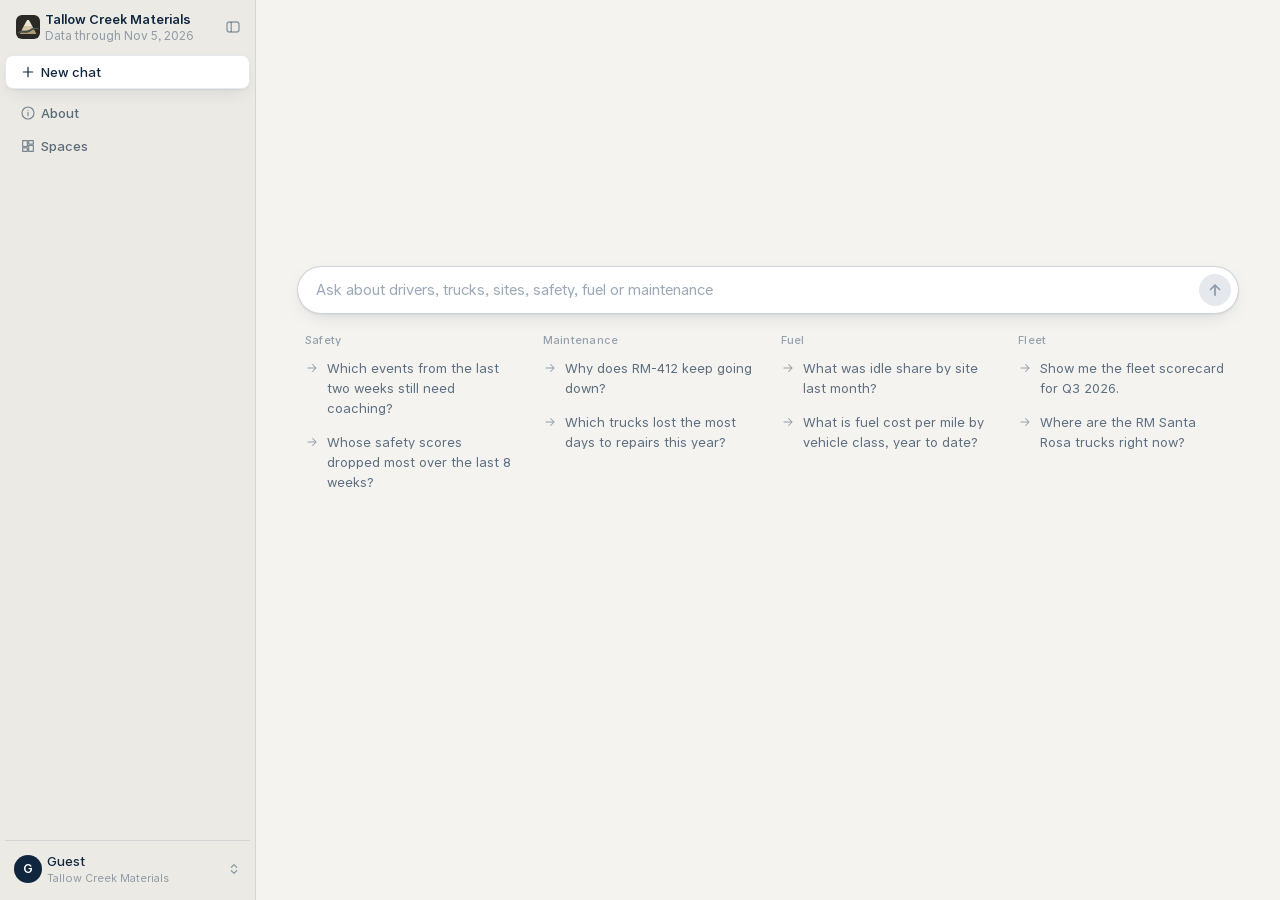
==== commit c8f983bf: "deploy samsara-agent 09b8298" ====
--- a/samsara-agent/index.html
+++ b/samsara-agent/index.html
@@ -5,13 +5,13 @@
     <meta name="viewport" content="width=device-width, initial-scale=1.0" />
     <link rel="icon" type="image/svg+xml" href="/samsara-agent/logo.svg" />
     <title>Fleet assistant · Tallow Creek Materials</title>
-    <script type="module" crossorigin src="/samsara-agent/assets/index-Drd6gb5z.js"></script>
+    <script type="module" crossorigin src="/samsara-agent/assets/index-QO3FjxCS.js"></script>
     <link rel="modulepreload" crossorigin href="/samsara-agent/assets/rolldown-runtime-XKyaHtl9.js">
     <link rel="modulepreload" crossorigin href="/samsara-agent/assets/sides-DvJNw2oW.js">
     <link rel="modulepreload" crossorigin href="/samsara-agent/assets/announce-DxYsAM2P.js">
-    <link rel="modulepreload" crossorigin href="/samsara-agent/assets/overlays-BKg0IF6s.js">
-    <link rel="modulepreload" crossorigin href="/samsara-agent/assets/data-BAzOZwdW.js">
-    <link rel="stylesheet" crossorigin href="/samsara-agent/assets/index-BujOeXOq.css">
+    <link rel="modulepreload" crossorigin href="/samsara-agent/assets/overlays-2iWFJ_rw.js">
+    <link rel="modulepreload" crossorigin href="/samsara-agent/assets/data-DCtwdBTX.js">
+    <link rel="stylesheet" crossorigin href="/samsara-agent/assets/index-Can9Nl7L.css">
   </head>
   <body>
     <div id="root"></div>
--- a/samsara-agent/assets/index-Can9Nl7L.css
+++ b/samsara-agent/assets/index-Can9Nl7L.css
@@ -0,0 +1 @@
+@font-face{font-family:Allo;font-style:normal;font-display:swap;font-weight:100 900;src:url(/samsara-agent/assets/AlloVariableFriendly-DCCmRijQ.woff2)format("woff2-variations")}:root{--lightningcss-light:initial;--lightningcss-dark: ;color-scheme:light;--kit-colors-text-primary:#0f263e;--kit-colors-text-secondary:#0b2642a6;--kit-colors-text-tertiary:#04264966;--kit-colors-text-danger:#df2036;--kit-colors-text-success:#0a8532;--kit-colors-text-link:#0369ea;--kit-colors-text-inverse-primary:#fff;--kit-colors-text-inverse-secondary:#ffffffa6;--kit-colors-surface-app:#e6ecf4;--kit-colors-surface-primary:#fff;--kit-colors-surface-secondary:#f2f7fd;--kit-colors-surface-tertiary:#e6ecf4;--kit-colors-surface-inverse:#0f263e;--kit-colors-neutral-10-solid:#f5f6f8;--kit-colors-neutral-20-solid:#e5e9ed;--kit-colors-neutral-40-solid:#ccd3db;--kit-colors-neutral-60-solid:#9aa8b6;--kit-colors-neutral-80-solid:#607184;--kit-colors-border-basic:#00264d1a;--kit-colors-border-interactive:#00264d33;--kit-colors-border-heavy:#0f263e;--kit-interaction-hover:#00264d0a;--kit-interaction-active:#00264d1a;--kit-colors-blue:#0369ea;--kit-colors-blue-high-contrast-1:#0051b8;--kit-colors-blue-high-contrast-2:#003a85;--kit-colors-blue-10:#0369ea0d;--kit-colors-blue-20:#0369ea1a;--kit-colors-blue-40:#0369ea38;--kit-colors-blue-60-solid:#9ac3f6;--kit-colors-green:#0dab41;--kit-colors-green-high-contrast-1:#0a8532;--kit-colors-green-high-contrast-2:#075f24;--kit-colors-red:#df2036;--kit-colors-red-high-contrast-1:#b81427;--kit-colors-red-high-contrast-2:#910818;--kit-colors-orange:#ef6706;--kit-colors-orange-high-contrast-2:#8f3b00;--kit-colors-yellow:#e5b400;--kit-colors-yellow-high-contrast-2:#806400;--kit-colors-purple:#8935ff;--kit-colors-purple-high-contrast-2:#5b23a9;--kit-colors-magenta:#b81b9f;--kit-colors-magenta-high-contrast-2:#70005d;--kit-colors-badge-blue:#0369ea38;--kit-colors-badge-green:#0dab4138;--kit-colors-badge-red:#df203633;--kit-colors-badge-orange:#ef670633;--kit-colors-badge-yellow:#e5b40040;--kit-colors-badge-purple:#8835fd40;--kit-colors-badge-magenta:#b81b9f40;--kit-colors-badge-neutral:#00264d1a;--kit-colors-teal:#4dcba1;--kit-colors-cyan:#71dcf4;--kit-colors-forest:#1c7836;--kit-colors-tomato:#ff5a47;--kit-colors-cheese:#f3b821;--kit-colors-mango:#ff8024;--kit-colors-lavender:#a75cf2;--kit-colors-royal:#5129f0;--kit-colors-steel:#72838c;--kit-colors-wine:#8e344a;--kit-colors-earth:#936841;--kit-colors-candy:#f773b2;--kit-colors-chameleon:#57c315;--kit-colors-severity-low:#0dab41;--kit-colors-severity-medium:#e5b400;--kit-colors-severity-high:#ff5a47;--kit-colors-severity-highest:#b81427;--kit-colors-severity-severe:#b81b9f;--kit-dataviz-monochrome-step0:#003a85;--kit-dataviz-monochrome-step2:#0369ea;--kit-dataviz-monochrome-step4:#0369ea66;--kit-dataviz-track:#00264d14;--kit-dataviz-positive:#1c7836;--kit-dataviz-negative:#ff5a47;--kit-dataviz-reference-line:#3eadc5;--kit-dataviz-threshold:#c54c3e;--kit-chat-user-message-fill:#0369ea;--kit-chat-user-message-chip-fill:#0051b8;--kit-chat-voice-1:#907df5;--kit-chat-voice-2:#a3b6ff;--kit-chat-voice-3:#296ad5;--kit-chat-voice-4:#d4b0f9;--kit-category-operations:#00869a;--kit-category-safety:#0050be;--kit-category-compliance:#d4403a;--kit-category-maintenance:#00682a;--kit-category-coaching:#bc4c80;--kit-spaces-point-outline:var(--kit-colors-blue);--kit-spaces-point-wash:var(--kit-colors-blue-10);--brand-loud:#feae0f;--brand-ink:#1c1917;--brand-stone:#e0ddd5;--brand-night:#002840;--kit-space-xs:3px;--kit-space-sm:5px;--kit-space-smd:8px;--kit-space-md:9px;--kit-space-lg:14px;--kit-space-xl:18px;--kit-space-xxl:24px;--kit-radius-100:5px;--kit-radius-200:6px;--kit-radius-300:8px;--kit-radius-400:11px;--kit-radius-500:15px;--kit-radius-600:20px;--kit-radius-round:1000px;--kit-shadow-dialog:0px 4px 20px 0px #00000026;--kit-shadow-menu:6px 4px 8px 0px #0000000a;--kit-shadow-focus:0px 0px 0px 2px #0369ea;--kit-size-xxs:18px;--kit-size-xs:24px;--kit-size-sm:28px;--kit-size-md:32px;--kit-size-lg:36px;--kit-size-tab:42px;--kit-size-sidebar:250px;--kit-size-assistant-panel:400px;--kit-opacity-disabled:.5;--app-surface-page:#f4f3f0;--app-surface-sidebar:#eceae5;--font-sans:"Allo", system-ui, -apple-system, "Segoe UI", sans-serif;--font-mono:Consolas, Menlo, Monaco, "DejaVu Sans Mono", monospace;--kit-typography-xxxxl-bold-size:45px;--kit-typography-xxxxl-bold-line:56px;--kit-typography-xxxxl-bold-weight:700;--kit-typography-xxxl-bold-size:34px;--kit-typography-xxxl-bold-line:40px;--kit-typography-xxxl-bold-weight:700;--kit-typography-xxl-bold-size:26px;--kit-typography-xxl-bold-line:36px;--kit-typography-xxl-bold-weight:700;--kit-typography-xl-medium-size:19px;--kit-typography-xl-medium-line:28px;--kit-typography-xl-medium-weight:500;--kit-typography-lg-size:14px;--kit-typography-lg-line:20px;--kit-typography-lg-weight:400;--kit-typography-lg-bold-size:16px;--kit-typography-lg-bold-line:24px;--kit-typography-lg-bold-weight:700;--kit-typography-md-size:12px;--kit-typography-md-line:18px;--kit-typography-md-weight:400;--kit-typography-md-medium-size:12px;--kit-typography-md-medium-line:18px;--kit-typography-md-medium-weight:500;--kit-typography-md-bold-size:12px;--kit-typography-md-bold-line:18px;--kit-typography-md-bold-weight:700;--kit-typography-sm-size:12px;--kit-typography-sm-line:16px;--kit-typography-sm-weight:400;--kit-typography-xs-size:12px;--kit-typography-xs-line:16px;--kit-typography-xs-weight:400;--kit-typography-xs-bold-size:12px;--kit-typography-xs-bold-line:16px;--kit-typography-xs-bold-weight:700;--kit-typography-mono-size:12px;--kit-typography-mono-line:18px;--kit-typography-mono-weight:400}:root[data-theme=dark]{--lightningcss-light: ;--lightningcss-dark:initial;color-scheme:dark;--kit-colors-text-primary:#e6ecf4;--kit-colors-text-secondary:#dce6f2a8;--kit-colors-text-tertiary:#dce6f266;--kit-colors-text-danger:#ff6b5e;--kit-colors-text-success:#3dcb6e;--kit-colors-text-link:#6aa8f5;--kit-colors-text-inverse-primary:#0f263e;--kit-colors-text-inverse-secondary:#0f263ea6;--kit-colors-surface-app:#08131f;--kit-colors-surface-primary:#0f1e30;--kit-colors-surface-secondary:#13263b;--kit-colors-surface-tertiary:#1a2f47;--kit-colors-surface-inverse:#e6ecf4;--kit-colors-neutral-10-solid:#152639;--kit-colors-neutral-20-solid:#1e3249;--kit-colors-neutral-40-solid:#33475e;--kit-colors-neutral-60-solid:#62758b;--kit-colors-neutral-80-solid:#9fb0c4;--kit-colors-border-basic:#ffffff1a;--kit-colors-border-interactive:#fff3;--kit-colors-border-heavy:#e6ecf4;--kit-interaction-hover:#ffffff0d;--kit-interaction-active:#ffffff1a;--kit-colors-blue:#1f6fe5;--kit-colors-blue-high-contrast-1:#4c93f3;--kit-colors-blue-high-contrast-2:#7db2f7;--kit-colors-blue-10:#1f6fe51a;--kit-colors-blue-20:#1f6fe52e;--kit-colors-blue-40:#1f6fe547;--kit-colors-blue-60-solid:#2c5c9a;--kit-colors-green:#2fbf5e;--kit-colors-green-high-contrast-1:#3dcb6e;--kit-colors-green-high-contrast-2:#8be3a7;--kit-colors-red:#e8384c;--kit-colors-red-high-contrast-1:#ff6b5e;--kit-colors-red-high-contrast-2:#ff9a90;--kit-colors-orange:#f27a24;--kit-colors-orange-high-contrast-2:#ffb27a;--kit-colors-yellow:#f0c53a;--kit-colors-yellow-high-contrast-2:#f5d777;--kit-colors-purple:#a066ff;--kit-colors-purple-high-contrast-2:#cdb0ff;--kit-colors-magenta:#d04bb8;--kit-colors-magenta-high-contrast-2:#f0a6e3;--kit-colors-badge-blue:#1f6fe547;--kit-colors-badge-green:#2fbf5e40;--kit-colors-badge-red:#e8384c40;--kit-colors-badge-orange:#f27a2440;--kit-colors-badge-yellow:#f0c53a40;--kit-colors-badge-purple:#a066ff40;--kit-colors-badge-magenta:#d04bb840;--kit-colors-badge-neutral:#ffffff1f;--kit-colors-severity-low:#2fbf5e;--kit-colors-severity-medium:#f0c53a;--kit-colors-severity-high:#ff6b5e;--kit-colors-severity-highest:#ff8a80;--kit-colors-severity-severe:#d04bb8;--kit-dataviz-monochrome-step0:#7db2f7;--kit-dataviz-monochrome-step2:#4c93f3;--kit-dataviz-monochrome-step4:#4c93f366;--kit-dataviz-track:#ffffff14;--kit-dataviz-positive:#3dcb6e;--kit-dataviz-negative:#ff6b5e;--kit-dataviz-reference-line:#71dcf4;--kit-dataviz-threshold:#ff8a80;--kit-chat-user-message-fill:#1f6fe5;--kit-chat-user-message-chip-fill:#1858bc;--kit-category-operations:#2bb3c7;--kit-category-safety:#4c93f3;--kit-category-compliance:#ff6b5e;--kit-category-maintenance:#2fbf5e;--kit-category-coaching:#e07baa;--kit-shadow-dialog:0px 4px 20px 0px #00000080;--kit-shadow-menu:6px 4px 8px 0px #0000004d;--app-surface-page:#0b1520;--app-surface-sidebar:#0f1b28}@media (prefers-color-scheme:dark){:root:not([data-theme=light]){--lightningcss-light: ;--lightningcss-dark:initial;color-scheme:dark;--kit-colors-text-primary:#e6ecf4;--kit-colors-text-secondary:#dce6f2a8;--kit-colors-text-tertiary:#dce6f266;--kit-colors-text-danger:#ff6b5e;--kit-colors-text-success:#3dcb6e;--kit-colors-text-link:#6aa8f5;--kit-colors-text-inverse-primary:#0f263e;--kit-colors-text-inverse-secondary:#0f263ea6;--kit-colors-surface-app:#08131f;--kit-colors-surface-primary:#0f1e30;--kit-colors-surface-secondary:#13263b;--kit-colors-surface-tertiary:#1a2f47;--kit-colors-surface-inverse:#e6ecf4;--kit-colors-neutral-10-solid:#152639;--kit-colors-neutral-20-solid:#1e3249;--kit-colors-neutral-40-solid:#33475e;--kit-colors-neutral-60-solid:#62758b;--kit-colors-neutral-80-solid:#9fb0c4;--kit-colors-border-basic:#ffffff1a;--kit-colors-border-interactive:#fff3;--kit-colors-border-heavy:#e6ecf4;--kit-interaction-hover:#ffffff0d;--kit-interaction-active:#ffffff1a;--kit-colors-blue:#1f6fe5;--kit-colors-blue-high-contrast-1:#4c93f3;--kit-colors-blue-high-contrast-2:#7db2f7;--kit-colors-blue-10:#1f6fe51a;--kit-colors-blue-20:#1f6fe52e;--kit-colors-blue-40:#1f6fe547;--kit-colors-blue-60-solid:#2c5c9a;--kit-colors-green:#2fbf5e;--kit-colors-green-high-contrast-1:#3dcb6e;--kit-colors-green-high-contrast-2:#8be3a7;--kit-colors-red:#e8384c;--kit-colors-red-high-contrast-1:#ff6b5e;--kit-colors-red-high-contrast-2:#ff9a90;--kit-colors-orange:#f27a24;--kit-colors-orange-high-contrast-2:#ffb27a;--kit-colors-yellow:#f0c53a;--kit-colors-yellow-high-contrast-2:#f5d777;--kit-colors-purple:#a066ff;--kit-colors-purple-high-contrast-2:#cdb0ff;--kit-colors-magenta:#d04bb8;--kit-colors-magenta-high-contrast-2:#f0a6e3;--kit-colors-badge-blue:#1f6fe547;--kit-colors-badge-green:#2fbf5e40;--kit-colors-badge-red:#e8384c40;--kit-colors-badge-orange:#f27a2440;--kit-colors-badge-yellow:#f0c53a40;--kit-colors-badge-purple:#a066ff40;--kit-colors-badge-magenta:#d04bb840;--kit-colors-badge-neutral:#ffffff1f;--kit-colors-severity-low:#2fbf5e;--kit-colors-severity-medium:#f0c53a;--kit-colors-severity-high:#ff6b5e;--kit-colors-severity-highest:#ff8a80;--kit-colors-severity-severe:#d04bb8;--kit-dataviz-monochrome-step0:#7db2f7;--kit-dataviz-monochrome-step2:#4c93f3;--kit-dataviz-monochrome-step4:#4c93f366;--kit-dataviz-track:#ffffff14;--kit-dataviz-positive:#3dcb6e;--kit-dataviz-negative:#ff6b5e;--kit-dataviz-reference-line:#71dcf4;--kit-dataviz-threshold:#ff8a80;--kit-chat-user-message-fill:#1f6fe5;--kit-chat-user-message-chip-fill:#1858bc;--kit-category-operations:#2bb3c7;--kit-category-safety:#4c93f3;--kit-category-compliance:#ff6b5e;--kit-category-maintenance:#2fbf5e;--kit-category-coaching:#e07baa;--kit-shadow-dialog:0px 4px 20px 0px #00000080;--kit-shadow-menu:6px 4px 8px 0px #0000004d;--app-surface-page:#0b1520;--app-surface-sidebar:#0f1b28}}.kit-typography-xxxxl-bold{font-family:var(--font-sans);font-size:var(--kit-typography-xxxxl-bold-size);line-height:var(--kit-typography-xxxxl-bold-line);font-weight:var(--kit-typography-xxxxl-bold-weight)}.kit-typography-xxxl-bold{font-family:var(--font-sans);font-size:var(--kit-typography-xxxl-bold-size);line-height:var(--kit-typography-xxxl-bold-line);font-weight:var(--kit-typography-xxxl-bold-weight)}.kit-typography-xxl-bold{font-family:var(--font-sans);font-size:var(--kit-typography-xxl-bold-size);line-height:var(--kit-typography-xxl-bold-line);font-weight:var(--kit-typography-xxl-bold-weight)}.kit-typography-xl-medium{font-family:var(--font-sans);font-size:var(--kit-typography-xl-medium-size);line-height:var(--kit-typography-xl-medium-line);font-weight:var(--kit-typography-xl-medium-weight)}.kit-typography-lg{font-family:var(--font-sans);font-size:var(--kit-typography-lg-size);line-height:var(--kit-typography-lg-line);font-weight:var(--kit-typography-lg-weight)}.kit-typography-lg-bold{font-family:var(--font-sans);font-size:var(--kit-typography-lg-bold-size);line-height:var(--kit-typography-lg-bold-line);font-weight:var(--kit-typography-lg-bold-weight)}.kit-typography-md{font-family:var(--font-sans);font-size:var(--kit-typography-md-size);line-height:var(--kit-typography-md-line);font-weight:var(--kit-typography-md-weight)}.kit-typography-md-medium{font-family:var(--font-sans);font-size:var(--kit-typography-md-medium-size);line-height:var(--kit-typography-md-medium-line);font-weight:var(--kit-typography-md-medium-weight)}.kit-typography-md-bold{font-family:var(--font-sans);font-size:var(--kit-typography-md-bold-size);line-height:var(--kit-typography-md-bold-line);font-weight:var(--kit-typography-md-bold-weight)}.kit-typography-sm{font-family:var(--font-sans);font-size:var(--kit-typography-sm-size);line-height:var(--kit-typography-sm-line);font-weight:var(--kit-typography-sm-weight)}.kit-typography-xs{font-family:var(--font-sans);font-size:var(--kit-typography-xs-size);line-height:var(--kit-typography-xs-line);font-weight:var(--kit-typography-xs-weight)}.kit-typography-xs-bold{font-family:var(--font-sans);font-size:var(--kit-typography-xs-bold-size);line-height:var(--kit-typography-xs-bold-line);font-weight:var(--kit-typography-xs-bold-weight);letter-spacing:.5px}.kit-typography-mono{font-family:var(--font-mono);font-size:var(--kit-typography-mono-size);line-height:var(--kit-typography-mono-line);font-weight:var(--kit-typography-mono-weight)}body{font-family:var(--font-sans);color:var(--kit-colors-text-primary);background:var(--kit-colors-surface-primary);-webkit-font-smoothing:antialiased;margin:0;font-size:14px;line-height:24px}.sk-row{gap:var(--kit-space-sm);flex-wrap:wrap;align-items:center;display:flex}.sk-stack{gap:var(--kit-space-md);flex-direction:column;display:flex}.sk-icon{flex-shrink:0;display:block}:focus-visible{outline:2px solid var(--kit-colors-blue);outline-offset:2px}.sk-btn{justify-content:center;align-items:center;gap:var(--kit-space-sm);height:var(--kit-size-md);padding:0 var(--kit-space-md);border-radius:var(--kit-radius-300);font:500 14px/24px var(--font-sans);cursor:pointer;white-space:nowrap;border:1px solid #0000;transition:background-color .12s,border-color .12s,color .12s;display:inline-flex}.sk-btn--sm{height:var(--kit-size-sm);padding:0 var(--kit-space-smd);font-size:13px}.sk-btn--iconOnly{width:var(--kit-size-md);padding:0}.sk-btn--sm.sk-btn--iconOnly{width:var(--kit-size-sm)}.sk-btn--primary{background:var(--kit-colors-blue);color:#fff}.sk-btn--primary:hover{background:var(--kit-colors-blue-high-contrast-1)}.sk-btn--primary:active{background:var(--kit-colors-blue-high-contrast-2)}.sk-btn--secondary{background:var(--kit-colors-surface-primary);border-color:var(--kit-colors-border-interactive);color:var(--kit-colors-text-primary)}.sk-btn--secondary:hover,.sk-btn--tertiary:hover,.sk-btn--toggleOn:hover{background-image:linear-gradient(var(--kit-interaction-hover), var(--kit-interaction-hover))}.sk-btn--secondary:active,.sk-btn--tertiary:active{background-image:linear-gradient(var(--kit-interaction-active), var(--kit-interaction-active))}.sk-btn--tertiary{color:var(--kit-colors-text-primary);background:0 0}.sk-btn--submit{background:var(--kit-colors-blue-10);color:var(--kit-colors-text-link)}.sk-btn--submit:hover{background:var(--kit-colors-blue-20)}.sk-btn--danger{background:var(--kit-colors-red);color:#fff}.sk-btn--danger:hover{background:var(--kit-colors-red-high-contrast-1)}.sk-btn--toggleOn{background:var(--kit-colors-blue-10);border-color:var(--kit-colors-blue);color:var(--kit-colors-text-link)}.sk-btn:disabled{opacity:var(--kit-opacity-disabled);cursor:not-allowed}.sk-badge{align-items:center;gap:var(--kit-space-xs);border-radius:var(--kit-radius-round);font:700 12px/16px var(--font-sans);letter-spacing:.5px;white-space:nowrap;display:inline-flex}.sk-badge--xs{min-height:16px;padding:0 var(--kit-space-xs);font-size:11px}.sk-badge--sm{min-height:20px;padding:2px 6px}.sk-badge--md{min-height:24px;padding:var(--kit-space-xs) var(--kit-space-sm)}.sk-badge--lg{min-height:28px;padding:var(--kit-space-xs) var(--kit-space-md);font-size:13px;line-height:20px}.sk-badge--secondary.sk-badge--neutral{background:var(--kit-colors-badge-neutral);color:var(--kit-colors-text-primary)}.sk-badge--secondary.sk-badge--blue{background:var(--kit-colors-badge-blue);color:var(--kit-colors-blue-high-contrast-2)}.sk-badge--secondary.sk-badge--green{background:var(--kit-colors-badge-green);color:var(--kit-colors-green-high-contrast-2)}.sk-badge--secondary.sk-badge--red{background:var(--kit-colors-badge-red);color:var(--kit-colors-red-high-contrast-2)}.sk-badge--secondary.sk-badge--orange{background:var(--kit-colors-badge-orange);color:var(--kit-colors-orange-high-contrast-2)}.sk-badge--secondary.sk-badge--yellow{background:var(--kit-colors-badge-yellow);color:var(--kit-colors-yellow-high-contrast-2)}.sk-badge--secondary.sk-badge--purple{background:var(--kit-colors-badge-purple);color:var(--kit-colors-purple-high-contrast-2)}.sk-badge--secondary.sk-badge--magenta{background:var(--kit-colors-badge-magenta);color:var(--kit-colors-magenta-high-contrast-2)}.sk-badge--primary.sk-badge--neutral{background:var(--kit-colors-surface-inverse);color:var(--kit-colors-text-inverse-primary)}.sk-badge--primary.sk-badge--blue{background:var(--kit-colors-blue);color:#fff}.sk-badge--primary.sk-badge--red{background:var(--kit-colors-red);color:#fff}.sk-badge--primary.sk-badge--green{background:var(--kit-colors-green-high-contrast-1);color:#fff}.sk-tabs{gap:var(--kit-space-lg);display:flex}.sk-tabs--primary{border-bottom:1px solid var(--kit-colors-border-basic)}.sk-tab{appearance:none;padding:var(--kit-space-sm) 0;font:500 14px/24px var(--font-sans);color:var(--kit-colors-text-secondary);cursor:pointer;align-items:center;gap:var(--kit-space-xs);background:0 0;border:0;border-bottom:2px solid #0000;margin-bottom:-1px;display:inline-flex}.sk-tab:hover{color:var(--kit-colors-text-primary)}.sk-tabs--primary .sk-tab.is-active,.sk-tabs--primary .sk-tab[data-selected]{color:var(--kit-colors-text-primary);border-bottom-color:var(--kit-colors-text-primary)}.sk-tabs--pill{gap:var(--kit-space-xs)}.sk-tabs--pill .sk-tab{padding:var(--kit-space-xs) var(--kit-space-smd);border-radius:var(--kit-radius-round);border:0;margin:0;font-size:13px;line-height:20px}.sk-tabs--pill .sk-tab:hover{background:var(--kit-interaction-hover)}.sk-tabs--pill .sk-tab.is-active,.sk-tabs--pill .sk-tab[data-selected]{background:var(--kit-colors-neutral-20-solid);color:var(--kit-colors-text-primary)}.sk-tab-count{color:var(--kit-colors-text-secondary);font-size:12px}.sk-tab:focus-visible,.sk-radio-segment:focus-visible,.sk-menu-item[data-highlighted]:focus-visible{outline:2px solid var(--kit-colors-border-interactive);outline-offset:-2px}.sk-menu{min-width:160px;max-height:min(320px, var(--available-height,320px));padding:var(--kit-space-xs);border:1px solid var(--kit-colors-border-basic);border-radius:var(--kit-radius-300);background:var(--kit-colors-surface-primary);color:var(--kit-colors-text-primary);box-shadow:var(--kit-shadow-menu);margin:0;overflow-y:auto}.sk-menu-item{width:100%;padding:6px var(--kit-space-sm);border-radius:var(--kit-radius-200);font:400 13px/20px var(--font-sans);color:var(--kit-colors-text-primary);text-align:left;white-space:nowrap;cursor:pointer;background:0 0;border:0;outline:none;align-items:center;gap:6px;display:flex}.sk-menu-item[data-highlighted]{background:var(--kit-interaction-hover)}.sk-menu-item[data-disabled]{color:var(--kit-colors-text-tertiary);cursor:default}.sk-menu-item[data-checked]{font-weight:500}.sk-menu-check{visibility:hidden;flex:none;width:14px;display:inline-flex}.sk-menu-item[data-checked] .sk-menu-check{visibility:visible}.sk-radio-group{border-radius:var(--kit-radius-300);background:var(--kit-colors-surface-secondary);padding:2px;display:flex}.sk-radio-segment{appearance:none;padding:4px var(--kit-space-sm);border-radius:var(--kit-radius-200);font:500 12px/16px var(--font-sans);text-align:center;color:var(--kit-colors-text-secondary);cursor:pointer;background:0 0;border:0;flex:1}.sk-radio-segment[data-checked]{background:var(--kit-colors-surface-primary);color:var(--kit-colors-text-primary)}.sk-hint{max-width:240px;padding:4px var(--kit-space-sm);border-radius:var(--kit-radius-200);background:var(--kit-colors-surface-inverse);color:var(--kit-colors-text-inverse-primary);font:500 12px/16px var(--font-sans);pointer-events:none;border:0;align-items:center;gap:6px;margin:0;display:inline-flex}:is(.sk-hint,.sk-menu,.sk-dialog,.sk-toast,.sk-disclosure-panel)[hidden]{display:none}.sk-hint-keys{color:var(--kit-colors-text-inverse-secondary);letter-spacing:.02em;font-weight:400}.sk-disclosure-trigger{font:inherit;color:inherit;text-align:left;cursor:pointer;background:0 0;border:0;align-items:center;gap:6px;padding:0;display:inline-flex}.sk-disclosure-trigger:focus-visible{outline:2px solid var(--kit-colors-border-interactive);outline-offset:2px;border-radius:var(--kit-radius-200)}.sk-disclosure-chevron{flex:none;transition:transform .12s ease-out;display:inline-flex}.sk-disclosure-trigger[data-open] .sk-disclosure-chevron{transform:rotate(90deg)}.sk-disclosure-panel{height:var(--collapsible-panel-height);transition:height .16s ease-out;overflow:hidden}.sk-disclosure-panel:is([data-starting-style],[data-ending-style]){height:0}@media (prefers-reduced-motion:reduce){.sk-disclosure-chevron,.sk-disclosure-panel{transition:none}}.sk-dialog-backdrop{background:#0000003d;position:fixed;inset:0}.sk-dialog{width:min(400px,100vw - 32px);height:fit-content;padding:var(--kit-space-lg);border:1px solid var(--kit-colors-border-basic);border-radius:var(--kit-radius-400);background:var(--kit-colors-surface-primary);color:var(--kit-colors-text-primary);box-shadow:var(--kit-shadow-dialog);font-family:var(--font-sans);margin:auto;position:fixed;inset:0}.sk-dialog-title{font:600 16px/24px var(--font-sans);margin:0}.sk-dialog-description{margin:var(--kit-space-xs) 0 0;font:400 14px/20px var(--font-sans);color:var(--kit-colors-text-secondary)}.sk-dialog-actions{justify-content:flex-end;gap:var(--kit-space-sm);margin-top:var(--kit-space-lg);display:flex}.sk-toasts{gap:var(--kit-space-sm);margin:0;background:0 0;border:0;flex-direction:column;width:max-content;max-width:calc(100vw - 32px);margin-inline:auto;padding:0;display:flex;inset:56px 0 auto}.sk-toast{align-items:center;gap:var(--kit-space-sm);min-width:220px;padding:var(--kit-space-sm) var(--kit-space-sm) var(--kit-space-sm) var(--kit-space-smd);border-radius:var(--kit-radius-300);background:var(--kit-colors-surface-inverse);color:var(--kit-colors-text-inverse-primary);box-shadow:var(--kit-shadow-menu);font-family:var(--font-sans);display:flex}.sk-toast-icon{color:var(--kit-colors-green);flex:none;display:inline-flex}.sk-toast[data-type=error] .sk-toast-icon{color:var(--kit-colors-red)}.sk-toast-text{flex:1;min-width:0}.sk-toast-title{font:500 13px/20px var(--font-sans)}.sk-toast-description{font:400 12px/16px var(--font-sans);color:var(--kit-colors-text-inverse-secondary)}.sk-toast-description:empty{display:none}.sk-toast-action{padding:2px var(--kit-space-sm);border-radius:var(--kit-radius-200);font:500 13px/20px var(--font-sans);color:var(--kit-colors-text-inverse-primary);cursor:pointer;background:0 0;border:0;flex:none;text-decoration:underline}.sk-toast-action:empty{display:none}.sk-toast-close{border-radius:var(--kit-radius-200);color:var(--kit-colors-text-inverse-secondary);cursor:pointer;background:0 0;border:0;flex:none;padding:4px;display:inline-flex}.sk-toast-close:hover{color:var(--kit-colors-text-inverse-primary)}.sk-points{position:relative}.sk-point{outline:none}.sk-point:focus-visible{outline:2px solid var(--kit-colors-border-interactive);outline-offset:1px}.sk-readout{--rx:-50%;--ry:calc(-100% - 8px);z-index:2;transform:translate(var(--rx), var(--ry));padding:4px var(--kit-space-sm);border-radius:var(--kit-radius-200);background:var(--kit-colors-surface-inverse);color:var(--kit-colors-text-inverse-primary);font:500 12px/16px var(--font-sans);font-variant-numeric:tabular-nums;white-space:nowrap;pointer-events:none;box-shadow:var(--kit-shadow-menu);position:absolute}.sk-readout--start{--rx:0}.sk-readout--end{--rx:-100%}.sk-readout--below{--ry:12px}.sk-readout-sub{color:var(--kit-colors-text-inverse-secondary);font-weight:400;display:block}.sk-field{gap:var(--kit-space-xs);flex-direction:column;max-width:360px;display:flex}.sk-field-label{font:500 13px/20px var(--font-sans)}.sk-input{align-items:center;gap:var(--kit-space-sm);height:var(--kit-size-md);padding:0 var(--kit-space-smd);border:1px solid var(--kit-colors-border-interactive);border-radius:var(--kit-radius-300);background:var(--kit-colors-surface-primary);display:flex}.sk-input:focus-within{outline:2px solid var(--kit-colors-blue);outline-offset:-1px}.sk-input input{min-width:0;font:400 14px/24px var(--font-sans);color:var(--kit-colors-text-primary);background:0 0;border:0;outline:0;flex:1}.sk-input input::placeholder{color:var(--kit-colors-text-secondary)}.sk-input-icon{color:var(--kit-colors-neutral-80-solid)}.sk-field-helper{color:var(--kit-colors-text-secondary);font-size:13px;line-height:20px}.sk-field.is-error .sk-input{border-color:var(--kit-colors-red)}.sk-field-error{color:var(--kit-colors-text-danger);font-size:13px;line-height:20px}.sk-nav{width:var(--kit-size-sidebar);background:var(--kit-colors-surface-app);padding:var(--kit-space-sm) 0;box-sizing:border-box}.sk-nav-header{height:36px;margin:var(--kit-space-sm) var(--kit-space-md) var(--kit-space-md);align-items:center;display:flex}.sk-nav-org{align-items:center;gap:var(--kit-space-sm);font:500 14px/20px var(--font-sans);display:flex}.sk-nav-orgmark{border-radius:var(--kit-radius-300);background:var(--kit-colors-surface-inverse);width:28px;height:28px;color:var(--kit-colors-text-inverse-primary);place-items:center;font-size:13px;font-weight:700;display:grid}.sk-nav-search{align-items:center;gap:var(--kit-space-smd);height:36px;margin:0 var(--kit-space-md) var(--kit-space-sm);padding:0 var(--kit-space-smd);border-radius:var(--kit-radius-400);background:var(--kit-colors-surface-primary);color:var(--kit-colors-text-secondary);font-size:14px;display:flex}.sk-nav-search kbd{font:12px/16px var(--font-mono);border:1px solid var(--kit-colors-border-basic);border-radius:var(--kit-radius-100);margin-left:auto;padding:0 5px}.sk-nav-list{margin:0;padding:0;list-style:none}.sk-nav-item{align-items:center;gap:var(--kit-space-smd);min-height:38px;margin:2px var(--kit-space-md);padding:0 var(--kit-space-sm);border-radius:var(--kit-radius-400);color:var(--kit-colors-text-primary);font-size:14px;text-decoration:none;display:flex}.sk-nav-item:hover{background:var(--kit-interaction-hover)}.sk-nav-item.is-active{background:var(--kit-interaction-active);font-weight:500}.sk-nav-item.is-admin{color:var(--kit-colors-purple)}.sk-nav-icon{color:var(--kit-colors-neutral-80-solid);display:flex}.sk-nav-item.is-active .sk-nav-icon{color:var(--kit-colors-text-primary)}.sk-nav-label{flex:1}.sk-nav-dot{background:var(--kit-colors-blue);border-radius:50%;width:8px;height:8px}.sk-banner{align-items:flex-start;gap:var(--kit-space-smd);padding:var(--kit-space-smd) var(--kit-space-md);border-radius:var(--kit-radius-300);border:1px solid;font-size:14px;line-height:20px;display:flex}.sk-banner-icon{margin-top:1px}.sk-banner-body{flex:1}.sk-banner-title{font-weight:700}.sk-banner .sk-btn{height:24px;margin:-2px 0}.sk-banner--info{background:var(--kit-colors-blue-10);border-color:var(--kit-colors-blue-40)}.sk-banner--info .sk-banner-icon{color:var(--kit-colors-text-link)}.sk-banner--success{background:var(--kit-colors-badge-green);border-color:#0000}.sk-banner--success .sk-banner-icon{color:var(--kit-colors-text-success)}.sk-banner--warning{background:var(--kit-colors-badge-orange);border-color:#0000}.sk-banner--warning .sk-banner-icon{color:var(--kit-colors-orange-high-contrast-2)}.sk-banner--error{background:var(--kit-colors-badge-red);border-color:#0000}.sk-banner--error .sk-banner-icon{color:var(--kit-colors-text-danger)}.sk-cat{color:#fff;border-radius:50%;flex-shrink:0;place-items:center;width:24px;height:24px;display:inline-grid}.sk-agentcard--recommended .sk-cat{width:40px;height:40px}.sk-cat--operations{background:var(--kit-category-operations)}.sk-cat--safety{background:var(--kit-category-safety)}.sk-cat--compliance{background:var(--kit-category-compliance)}.sk-cat--maintenance{background:var(--kit-category-maintenance)}.sk-cat--coaching{background:var(--kit-category-coaching)}.sk-agentcard{appearance:none;text-align:left;font:inherit;color:inherit;gap:var(--kit-space-sm);padding:var(--kit-space-lg);border:1px solid var(--kit-colors-border-interactive);border-radius:var(--kit-radius-500);background:var(--kit-colors-surface-primary);box-sizing:border-box;flex-direction:column;width:100%;display:flex}.sk-agentcard--interactive{cursor:pointer}.sk-agentcard--interactive:hover{background:var(--kit-colors-neutral-10-solid)}.sk-agentcard--recommended{padding:var(--kit-space-xl);border-radius:var(--kit-radius-600);gap:var(--kit-space-md)}.sk-agentcard-top{justify-content:space-between;align-items:flex-start;gap:var(--kit-space-smd);display:flex}.sk-agentcard-kind{align-items:center;gap:var(--kit-space-xs);color:var(--kit-colors-text-secondary);font-size:13px;line-height:20px;display:inline-flex}.sk-agentcard-text{gap:var(--kit-space-xs);flex-direction:column;display:flex}.sk-agentcard-title{font:700 14px/20px var(--font-sans)}.sk-agentcard--recommended .sk-agentcard-title{font-size:16px;line-height:24px}.sk-agentcard-desc{color:var(--kit-colors-text-secondary);-webkit-line-clamp:2;-webkit-box-orient:vertical;font-size:13px;line-height:20px;display:-webkit-box;overflow:hidden}.sk-agentcard--recommended .sk-agentcard-desc{-webkit-line-clamp:4}.sk-agentcard-meta{align-items:center;gap:var(--kit-space-xs);color:var(--kit-colors-text-secondary);font-size:13px;line-height:20px;display:flex}.sk-agentcard-perm{align-items:flex-start;gap:var(--kit-space-sm);padding:var(--kit-space-sm) var(--kit-space-smd);border-radius:var(--kit-radius-300);background:var(--kit-colors-surface-secondary);color:var(--kit-colors-text-secondary);font-size:13px;line-height:20px;display:flex}.sk-agentcard-perm .sk-icon{margin-top:3px}.sk-table-wrap{border:1px solid var(--kit-colors-border-basic);border-radius:var(--kit-radius-500);background:var(--kit-colors-surface-primary);overflow:hidden}.sk-table-wrap--bare{border:0;border-radius:0}.sk-table-tools{padding:var(--kit-space-smd);border-bottom:1px solid var(--kit-colors-border-basic)}.sk-table{border-collapse:collapse;width:100%;font-size:14px;line-height:20px}.sk-table th{font:500 13px/20px var(--font-sans);color:var(--kit-colors-text-secondary);padding:var(--kit-space-sm) var(--kit-space-md);border-bottom:1px solid var(--kit-colors-border-basic);white-space:nowrap}.sk-table td{padding:var(--kit-space-smd) var(--kit-space-md);border-bottom:1px solid var(--kit-colors-border-basic);font-variant-numeric:tabular-nums}.sk-table--compact td{padding:6px var(--kit-space-md)}.sk-table tbody tr:last-child td{border-bottom:0}.sk-table tbody tr:hover td{background:var(--kit-interaction-hover)}.sk-table td.is-muted{color:var(--kit-colors-text-secondary)}.sk-table td.is-mono{font:13px/20px var(--font-mono)}.sk-table td.is-nowrap{white-space:nowrap}.sk-table-sort{appearance:none;font:inherit;color:inherit;cursor:pointer;background:0 0;border:0;align-items:center;gap:4px;padding:0;display:inline-flex}.sk-table-sort:hover{color:var(--kit-colors-text-primary)}.sk-table-sort-mark{min-width:9px;font-size:9px}.sk-table-wrap--bare .sk-table th:first-child,.sk-table-wrap--bare .sk-table td:first-child{padding-left:0}.sk-table-wrap--bare .sk-table th:last-child,.sk-table-wrap--bare .sk-table td:last-child{padding-right:0}.sk-agentavatar{background:var(--kit-colors-neutral-20-solid);width:24px;height:24px;color:var(--kit-colors-text-primary);border-radius:50%;flex-shrink:0;place-items:center;display:inline-grid}.sk-agentavatar--secondary{background:var(--kit-colors-neutral-10-solid)}.sk-agentavatar--lg{width:40px;height:40px}.sk-msg-row{gap:var(--kit-space-sm);align-items:flex-start;display:flex}.sk-msg-row--user{justify-content:flex-end}.sk-msg-col{gap:var(--kit-space-sm);flex-direction:column;flex:1;min-width:0;display:flex}.sk-msg-agent{font:500 13px/24px var(--font-sans);color:var(--kit-colors-text-secondary)}.sk-msg{overflow-wrap:break-word;font-size:14px;line-height:24px}.sk-msg--user{background:var(--kit-chat-user-message-fill);color:#fff;padding:var(--kit-space-sm) var(--kit-space-md);border-radius:var(--kit-radius-600);max-width:85%}.sk-msg--assistant{background:var(--kit-colors-surface-primary);border-radius:var(--kit-radius-600);padding-top:0}.sk-msg-thinking{align-items:center;gap:var(--kit-space-sm);color:var(--kit-colors-text-secondary);font-size:13px;line-height:24px;display:inline-flex}.sk-dots{gap:3px;display:inline-flex}.sk-dots i{background:var(--kit-colors-neutral-60-solid);border-radius:50%;width:5px;height:5px;animation:1.2s ease-in-out infinite sk-blink}.sk-dots i:nth-child(2){animation-delay:.15s}.sk-dots i:nth-child(3){animation-delay:.3s}@keyframes sk-blink{0%,80%,to{opacity:.3}40%{opacity:1}}.sk-msg-steps{flex-direction:column;gap:6px;margin:0;padding:0;list-style:none;display:flex}.sk-step{align-items:center;gap:var(--kit-space-sm);color:var(--kit-colors-text-secondary);font-size:13px;line-height:20px;display:flex}.sk-step.is-running{color:var(--kit-colors-text-primary)}.sk-step-mark{background:var(--kit-colors-neutral-20-solid);width:16px;height:16px;color:var(--kit-colors-text-primary);border-radius:50%;flex-shrink:0;place-items:center;display:grid}.sk-step.is-running .sk-step-mark{background:0 0}.sk-spin{border:2px solid var(--kit-colors-neutral-40-solid);border-top-color:var(--kit-colors-blue);box-sizing:border-box;border-radius:50%;width:12px;height:12px;animation:.8s linear infinite sk-rot}@keyframes sk-rot{to{transform:rotate(360deg)}}.sk-msg-stopped{color:var(--kit-colors-text-secondary);font-size:13px}.sk-msg-sources{gap:var(--kit-space-xs);flex-wrap:wrap;display:flex}.sk-source{padding:4px var(--kit-space-sm);border-radius:var(--kit-radius-round);border:1px solid var(--kit-colors-border-basic);color:var(--kit-colors-text-secondary);font-size:12px;line-height:16px}.sk-source--more{border-style:dashed}.sk-pointref{border-radius:var(--kit-radius-100);background:var(--kit-chat-user-message-chip-fill);align-items:center;gap:4px;margin-right:4px;padding:0 6px;font-size:12px;display:inline-flex}.sk-composer{border:1px solid var(--kit-colors-border-interactive);border-radius:var(--kit-radius-500);background:var(--kit-colors-surface-primary);padding:var(--kit-space-sm);gap:var(--kit-space-xs);flex-direction:column;display:flex}.sk-composer:focus-within{outline:2px solid var(--kit-colors-blue);outline-offset:-1px}.sk-composer--dragOver{border-color:var(--kit-colors-blue);box-shadow:0 0 0 2px var(--kit-colors-blue-20)}.sk-composer--disabled{background:var(--kit-colors-surface-secondary);opacity:var(--kit-opacity-disabled);pointer-events:none}.sk-composer-editor{min-height:32px;padding:var(--kit-space-xs) var(--kit-space-xs);outline:0;font-size:14px;line-height:24px}.sk-composer-editor:empty:before{content:attr(data-placeholder);color:var(--kit-colors-text-secondary)}.sk-composer-row{justify-content:space-between;align-items:center;display:flex}.sk-composer-start,.sk-composer-end{align-items:center;gap:var(--kit-space-xs);display:flex}.sk-mode{appearance:none;height:32px;padding:0 var(--kit-space-sm) 0 4px;border-radius:var(--kit-radius-300);font:500 13px/20px var(--font-sans);color:var(--kit-colors-text-primary);cursor:pointer;background:0 0;border:0;align-items:center;gap:6px;display:inline-flex}.sk-mode:hover{background:var(--kit-interaction-hover)}.sk-composer-disclaimer{text-align:center;color:var(--kit-colors-text-secondary);padding-top:2px;font-size:12px;line-height:16px}.sk-prompts{gap:var(--kit-space-sm);flex-wrap:wrap;display:flex}.sk-prompts--stacked{flex-direction:column;align-items:stretch}.sk-prompt{appearance:none;align-items:center;gap:var(--kit-space-sm);text-align:left;padding:6px var(--kit-space-smd);border:1px solid var(--kit-colors-border-interactive);border-radius:var(--kit-radius-round);background:var(--kit-colors-surface-primary);font:400 13px/20px var(--font-sans);color:var(--kit-colors-text-primary);cursor:pointer;display:inline-flex}.sk-prompts--stacked .sk-prompt{border-radius:var(--kit-radius-300);padding:var(--kit-space-sm) var(--kit-space-smd)}.sk-prompt:hover{background:var(--kit-colors-neutral-10-solid)}.sk-prompt .sk-icon{color:var(--kit-colors-text-secondary)}.sk-action{border:1px solid var(--kit-colors-border-interactive);border-radius:var(--kit-radius-500);padding:var(--kit-space-md);background:var(--kit-colors-surface-primary);gap:var(--kit-space-smd);flex-direction:column;display:flex}.sk-action-head{justify-content:space-between;align-items:center;gap:var(--kit-space-sm);display:flex}.sk-action-title{font:700 14px/20px var(--font-sans)}.sk-action-desc{color:var(--kit-colors-text-secondary);margin:0;font-size:13px;line-height:20px}.sk-action-items{border-top:1px solid var(--kit-colors-border-basic);margin:0;padding:0;list-style:none}.sk-action-items li{justify-content:space-between;gap:var(--kit-space-md);padding:var(--kit-space-sm) 0;border-bottom:1px solid var(--kit-colors-border-basic);font-size:13px;line-height:20px;display:flex}.sk-action-item-label{color:var(--kit-colors-text-secondary)}.sk-action-diff{align-items:center;gap:6px;display:inline-flex}.sk-action-diff s{color:var(--kit-colors-text-secondary)}.sk-action-buttons{gap:var(--kit-space-sm);display:flex}.sk-action-result{color:var(--kit-colors-text-secondary);align-items:center;gap:6px;font-size:13px;display:flex}.sk-action.is-approved .sk-action-result{color:var(--kit-colors-text-success)}.sk-kpi{gap:var(--kit-space-xs);flex-direction:column;display:flex}.sk-kpi-label{font:500 13px/20px var(--font-sans);color:var(--kit-colors-text-secondary)}.sk-kpi-value{font:700 34px/40px var(--font-sans);font-variant-numeric:tabular-nums;letter-spacing:-.5px}.sk-kpi-unit{font:500 16px/24px var(--font-sans);color:var(--kit-colors-text-secondary);letter-spacing:0;margin-left:4px}.sk-kpi-delta{font:500 13px/20px var(--font-sans)}.sk-kpi-delta.is-good{color:var(--kit-colors-text-success)}.sk-kpi-delta.is-bad{color:var(--kit-colors-text-danger)}.sk-kpi-period{color:var(--kit-colors-text-secondary);font-weight:400}.sk-progress{flex-direction:column;gap:6px;display:flex}.sk-progress-label{color:var(--kit-colors-text-secondary);justify-content:space-between;font-size:13px;line-height:20px;display:flex}.sk-progress-num{font-variant-numeric:tabular-nums;color:var(--kit-colors-text-primary);font-weight:500}.sk-progress-track{border-radius:var(--kit-radius-round);background:var(--kit-dataviz-track);height:8px;overflow:hidden}.sk-progress--compact .sk-progress-track{height:6px}.sk-progress-fill{border-radius:inherit;background:var(--kit-dataviz-monochrome-step2);height:100%}.sk-progress-fill.is-good{background:var(--kit-colors-green)}.sk-progress-fill.is-warn{background:var(--kit-colors-orange)}.sk-bars{gap:var(--kit-space-sm);flex-direction:column;margin:0;display:flex}.sk-bars-title{font:500 13px/20px var(--font-sans);color:var(--kit-colors-text-secondary)}.sk-bars-list{gap:var(--kit-space-sm);flex-direction:column;display:flex}.sk-bar-row{flex-direction:column;gap:4px;display:flex}.sk-bar-label{color:var(--kit-colors-text-primary);font-size:13px;line-height:16px}.sk-bar-track{border-radius:var(--kit-radius-100);background:var(--kit-dataviz-track);height:16px;position:relative}.sk-bar-fill{border-radius:var(--kit-radius-100);background:var(--kit-dataviz-monochrome-step2);min-width:2px;height:100%;position:relative}.sk-bar-fill.is-negative{background:var(--kit-dataviz-negative)}.sk-bar-fill.is-positive{background:var(--kit-dataviz-positive)}.sk-bar-val{font:500 12px/16px var(--font-sans);font-variant-numeric:tabular-nums;color:var(--kit-colors-text-primary);position:absolute;top:0}.sk-bar-val--in{color:#fff;right:6px}.sk-bars-note{color:var(--kit-colors-text-secondary);font-size:12px;line-height:16px}.sk-spotlight{gap:var(--kit-space-xs);padding:var(--kit-space-md) var(--kit-space-lg);border-radius:var(--kit-radius-500);background:var(--kit-colors-surface-secondary);flex-direction:column;display:flex}.sk-spotlight-eyebrow{font:700 12px/16px var(--font-sans);letter-spacing:.5px;text-transform:uppercase;color:var(--kit-colors-text-link)}.sk-spotlight-title{font:700 16px/24px var(--font-sans)}.sk-spotlight-body{color:var(--kit-colors-text-secondary);font-size:14px;line-height:24px}.sk-spotlight-actions{gap:var(--kit-space-sm);margin-top:var(--kit-space-sm);display:flex}.sk-perm{align-items:center;gap:var(--kit-space-sm);padding:var(--kit-space-smd) var(--kit-space-md);border-radius:var(--kit-radius-300);background:var(--kit-colors-surface-secondary);color:var(--kit-colors-text-secondary);font-size:13px;line-height:20px;display:flex}.sk-spacecard{appearance:none;text-align:left;font:inherit;color:inherit;border:1px solid var(--kit-colors-border-interactive);border-radius:var(--kit-radius-500);background:var(--kit-colors-surface-primary);cursor:pointer;flex-direction:column;width:100%;padding:0;display:flex;overflow:hidden}.sk-spacecard:hover{background:var(--kit-colors-neutral-10-solid)}.sk-spacecard-thumb{padding:var(--kit-space-md);background:var(--kit-colors-surface-secondary);border-bottom:1px solid var(--kit-colors-border-basic);grid-template-rows:18px 40px;grid-template-columns:repeat(3,1fr);gap:6px;display:grid}.sk-spacecard-thumb span{background:var(--kit-colors-surface-primary);border:1px solid var(--kit-colors-border-basic);border-radius:4px}.sk-spacecard-thumb .sk-thumb-wide{grid-column:span 2}.sk-spacecard-body{gap:var(--kit-space-xs);padding:var(--kit-space-md);flex-direction:column;display:flex}.sk-spacecard-title{align-items:center;gap:var(--kit-space-sm);font:700 14px/20px var(--font-sans);display:flex}.sk-spacecard-desc{color:var(--kit-colors-text-secondary);font-size:13px;line-height:20px}.sk-spacecard-meta{color:var(--kit-colors-text-secondary);margin-top:var(--kit-space-xs);justify-content:space-between;align-items:center;font-size:12px;line-height:16px;display:flex}.sk-spacecard-comments{align-items:center;gap:4px;display:inline-flex}.sk-spacehead{gap:var(--kit-space-sm);flex-direction:column;display:flex}.sk-spacehead-back{color:var(--kit-colors-text-secondary);align-items:center;gap:6px;width:fit-content;font-size:13px;line-height:20px;text-decoration:none;display:inline-flex}.sk-spacehead-back:hover{color:var(--kit-colors-text-primary)}.sk-spacehead-row{justify-content:space-between;align-items:flex-end;gap:var(--kit-space-md);flex-wrap:wrap;display:flex}.sk-spacehead-title{font:700 26px/36px var(--font-sans);margin:0}.sk-spacehead-meta{color:var(--kit-colors-text-secondary);font-size:13px;line-height:20px}.sk-spacehead-actions{align-items:center;gap:var(--kit-space-sm);flex-wrap:wrap;display:flex}.sk-grid{gap:var(--kit-space-md);grid-template-columns:repeat(12,minmax(0,1fr));display:grid}.sk-section{background:var(--kit-colors-surface-primary);border:1px solid var(--kit-colors-border-basic);border-radius:var(--kit-radius-500);padding:var(--kit-space-lg);gap:var(--kit-space-md);flex-direction:column;min-width:0;display:flex;position:relative}.sk-section--span3{grid-column:span 3}.sk-section--span4{grid-column:span 4}.sk-section--span6{grid-column:span 6}.sk-section--span8{grid-column:span 8}.sk-section--span12{grid-column:span 12}.sk-section-head{justify-content:space-between;align-items:center;gap:var(--kit-space-sm);display:flex}.sk-section-title{font:700 14px/20px var(--font-sans);margin:0}.sk-section.is-pointable{cursor:crosshair}.sk-section.is-pointable:hover,.sk-section.is-pointed{border-color:var(--kit-spaces-point-outline);box-shadow:0 0 0 1px var(--kit-spaces-point-outline);background-image:linear-gradient(var(--kit-spaces-point-wash), var(--kit-spaces-point-wash))}.sk-section-pointlabel{top:-11px;left:var(--kit-space-md);padding:0 var(--kit-space-sm);border-radius:var(--kit-radius-round);background:var(--kit-colors-blue);color:#fff;height:22px;font:500 12px/22px var(--font-sans);align-items:center;gap:4px;display:none;position:absolute}.sk-section.is-pointable:hover .sk-section-pointlabel,.sk-section.is-pointed .sk-section-pointlabel{display:inline-flex}.sk-section-pin{box-sizing:border-box;background:var(--kit-colors-surface-inverse);min-width:20px;height:20px;color:var(--kit-colors-text-inverse-primary);font:700 11px/20px var(--font-sans);text-align:center;border-radius:10px 10px 10px 2px;padding:0 6px;position:absolute;top:-8px;right:-8px}.sk-building{position:relative}.sk-building-skel{gap:var(--kit-space-md);grid-template-rows:88px 200px;grid-template-columns:repeat(3,1fr);display:grid}.sk-building-skel span{border-radius:var(--kit-radius-500);background:var(--kit-colors-neutral-10-solid);animation:1.6s ease-in-out infinite sk-shimmer}.sk-building-skel .is-wide{grid-column:span 2}@keyframes sk-shimmer{50%{background:var(--kit-colors-neutral-20-solid)}}.sk-building-panel{box-sizing:border-box;width:min(420px,90%);padding:var(--kit-space-lg);border-radius:var(--kit-radius-500);background:var(--kit-colors-surface-primary);box-shadow:var(--kit-shadow-dialog);gap:var(--kit-space-smd);flex-direction:column;display:flex;position:absolute;top:50%;left:50%;transform:translate(-50%,-50%)}.sk-building-title{font:500 19px/28px var(--font-sans)}.sk-building-desc,.sk-building-foot{color:var(--kit-colors-text-secondary);font-size:13px;line-height:20px}.sk-screen{background:var(--kit-colors-surface-app);border-radius:var(--kit-radius-500);min-height:760px;display:flex;overflow:hidden}.sk-screen-main{min-width:0;padding:var(--kit-space-lg);gap:var(--kit-space-lg);background:var(--kit-colors-surface-secondary);flex-direction:column;flex:1;display:flex}.sk-screen-assistant{width:var(--kit-size-assistant-panel);background:var(--kit-colors-surface-primary);border-left:1px solid var(--kit-colors-border-basic);padding:var(--kit-space-md);box-sizing:border-box;gap:var(--kit-space-md);flex-direction:column;flex-shrink:0;display:flex}.sk-assist-head{justify-content:space-between;align-items:center;display:flex}.sk-assist-title{font:500 14px/24px var(--font-sans)}.sk-assist-thread{gap:var(--kit-space-lg);flex-direction:column;flex:1;display:flex;overflow:auto}.sk-table td:first-child{white-space:nowrap}textarea.sk-composer-editor{box-sizing:border-box;resize:none;width:100%;font:inherit;color:var(--kit-colors-text-primary);background:0 0;border:0;font-size:14px;line-height:24px;display:block}textarea.sk-composer-editor::placeholder{color:var(--kit-colors-text-secondary);opacity:1}.sk-cat--lg{width:40px;height:40px}.ans-answer{color:var(--kit-colors-text-primary);margin:0;font-size:16px;font-weight:500;line-height:24px}.ans-detail{margin:var(--kit-space-sm) 0 0;max-width:70ch;color:var(--kit-colors-text-primary);font-size:14px;font-weight:400;line-height:21px}.ans-chips{gap:var(--kit-space-sm);flex-wrap:wrap;margin:0;padding:0;list-style:none;display:flex}.ans-chip{appearance:none;border:1px solid var(--kit-colors-border-interactive);background:var(--kit-colors-surface-primary);height:28px;font:400 13px/20px var(--font-sans);color:var(--kit-colors-text-primary);cursor:pointer;border-radius:999px;align-items:center;gap:6px;padding:0 10px;display:inline-flex}.ans-chip:hover{background:var(--kit-interaction-hover)}.ans-chip-key{color:var(--kit-colors-text-secondary)}.ans-chip-value{font-weight:500}.ans-chip-item{position:relative}.ans-chip--fixed{cursor:default;border-color:var(--kit-colors-border-basic)}.ans-chip--fixed:hover{background:var(--kit-colors-surface-primary)}.ans-chip-menu{min-width:200px;max-height:min(320px, var(--available-height,320px));border:1px solid var(--kit-colors-border-basic);border-radius:var(--kit-radius-300);background:var(--kit-colors-surface-primary);box-shadow:var(--kit-shadow-menu);margin:0;padding:4px;overflow-y:auto}.ans-chip-option{appearance:none;border-radius:var(--kit-radius-200);width:100%;font:400 13px/20px var(--font-sans);color:var(--kit-colors-text-primary);text-align:left;cursor:pointer;white-space:nowrap;background:0 0;border:0;align-items:center;gap:6px;padding:6px 8px;display:flex}.ans-chip-option:hover,.ans-chip-option:focus-visible,.ans-chip-option[data-highlighted]{background:var(--kit-interaction-hover)}.ans-chip-option[aria-checked=true]{font-weight:500}.ans-chip-option .sk-menu-check{color:var(--kit-colors-text-link)}.ans-drill{appearance:none;font:inherit;color:inherit;text-align:inherit;cursor:pointer;text-decoration:underline;-webkit-text-decoration-color:var(--kit-colors-border-heavy);text-decoration-color:var(--kit-colors-border-heavy);text-underline-offset:3px;background:0 0;border:0;padding:0}.ans-drill:hover,.ans-drill:focus-visible{color:var(--kit-colors-text-link);text-decoration-color:currentColor}.ans-actions,.ans-clarify-options{gap:var(--kit-space-sm);flex-wrap:wrap;display:flex}.ans-followups-label{color:var(--kit-colors-text-secondary);margin-bottom:var(--kit-space-xs);font-size:13px;line-height:20px}.ans-clarify{gap:var(--kit-space-sm);padding:var(--kit-space-md);border-radius:var(--kit-radius-500);background:var(--kit-colors-surface-secondary);flex-direction:column;display:flex}.ans-clarify-q{margin:0;font-weight:500}.ans-empty{gap:var(--kit-space-smd);padding:var(--kit-space-md);border-radius:var(--kit-radius-500);background:var(--kit-colors-surface-secondary);color:var(--kit-colors-text-secondary);align-items:flex-start;display:flex}.ans-empty-title{color:var(--kit-colors-text-primary);font-weight:500}.ans-empty-detail{font-size:13px;line-height:20px}.ans-evidence{border-top:1px solid var(--kit-colors-border-basic);padding-top:var(--kit-space-sm);color:var(--kit-colors-text-secondary);font-size:13px;line-height:20px}.ans-evidence-toggle{appearance:none;font:inherit;color:inherit;cursor:pointer;background:0 0;border:0;align-items:center;gap:6px;padding:0;display:inline-flex}.ans-evidence-toggle:hover{color:var(--kit-colors-text-primary)}.ans-evidence-caveat{margin-top:var(--kit-space-xs);align-items:center;gap:6px;display:flex}.ans-evidence-list{margin:var(--kit-space-sm) 0 0;gap:var(--kit-space-sm);flex-direction:column;padding-left:20px;display:flex}.ans-evidence-code{padding:var(--kit-space-sm);border-radius:var(--kit-radius-300);background:var(--kit-colors-surface-secondary);font:12px/18px var(--font-mono);color:var(--kit-colors-text-primary);white-space:pre-wrap;overflow-wrap:anywhere;margin:4px 0 0}.ans-chart{margin:0}.ans-svg{width:100%;height:auto;display:block;overflow:visible}.ans-grid{stroke:var(--kit-colors-border-basic);stroke-width:1px}.ans-tick{fill:var(--kit-colors-text-secondary);font:11px var(--font-sans);font-variant-numeric:tabular-nums}.ans-line{fill:none;stroke:var(--kit-dataviz-monochrome-step2);stroke-width:2px;stroke-linejoin:round;stroke-linecap:round}.ans-line--b{stroke:var(--kit-dataviz-monochrome-step4);stroke-dasharray:4 3}.ans-dot{fill:var(--kit-dataviz-monochrome-step2)}.ans-dot--b{fill:var(--kit-dataviz-monochrome-step4)}.ans-plot{position:relative}.ans-plot-points{position:absolute;inset:0}.ans-plot-point{position:absolute}.ans-plot-point:focus-visible{outline-offset:-2px;border-radius:var(--kit-radius-200)}.ans-guide{stroke:var(--kit-colors-border-heavy);stroke-width:1px}.ans-endval{fill:var(--kit-colors-text-primary);font:500 12px var(--font-sans);font-variant-numeric:tabular-nums}.ans-endval--b{fill:var(--kit-colors-text-secondary)}.ans-annot{stroke:var(--kit-dataviz-reference-line);stroke-width:1.5px;stroke-dasharray:3 3}.ans-annot-label{fill:var(--kit-colors-text-secondary);font:500 11px var(--font-sans)}.ans-legend{gap:var(--kit-space-md);margin-bottom:var(--kit-space-sm);color:var(--kit-colors-text-secondary);font-size:12px;line-height:16px;display:flex}.ans-key{align-items:center;gap:6px;display:inline-flex}.ans-key:before{content:"";background:var(--kit-dataviz-monochrome-step2);border-radius:2px;width:12px;height:3px}.ans-key--b:before{background:var(--kit-dataviz-monochrome-step4)}.ans-ref{background:var(--kit-dataviz-reference-line);width:2px;margin-left:-1px;position:absolute;top:-3px;bottom:-3px}.ans-ref-note{align-items:center;gap:6px;display:inline-flex}.ans-ref-swatch{background:var(--kit-dataviz-reference-line);width:2px;height:12px}.ans-cmp-row{flex-direction:column;gap:4px;display:flex}.ans-cmp-pair{flex-direction:column;gap:3px;display:flex}.ans-cmp-track{height:12px}.ans-cmp-track .sk-bar-val{font-size:11px;line-height:12px}.ans-fill-b{background:var(--kit-dataviz-monochrome-step4)}.sk-bar-val--in.ans-val-on-b{color:var(--kit-colors-text-primary)}.ans-spark{align-items:center;gap:var(--kit-space-sm);display:inline-flex}.ans-spark-label{color:var(--kit-colors-text-secondary);font-size:13px}.ans-spark-value{font:500 13px var(--font-sans);font-variant-numeric:tabular-nums}.ans-heat{margin:0}.ans-heat-grid{min-width:0;color:var(--kit-colors-text-secondary);align-items:center;gap:2px;font-size:11px;line-height:14px;display:grid}.ans-heat-x{text-align:center;white-space:nowrap;overflow:visible}.ans-heat-y{padding-right:var(--kit-space-sm);white-space:nowrap}.ans-heat-cell{background:var(--kit-dataviz-monochrome-step2);border-radius:2px;height:18px;display:block}.ans-heat-cell[data-empty]{background:var(--kit-dataviz-track)}.ans-heat-legend{align-items:center;gap:var(--kit-space-sm);margin-top:var(--kit-space-sm);color:var(--kit-colors-text-secondary);font-size:11px;display:flex}.ans-heat-ramp{background:linear-gradient(90deg, var(--kit-dataviz-track), var(--kit-dataviz-monochrome-step2));border-radius:2px;width:80px;height:8px}.ans-parts{gap:var(--kit-space-smd);flex-direction:column;margin:0;display:flex}.ans-parts-bar{border-radius:var(--kit-radius-100);background:var(--kit-dataviz-track);gap:2px;height:20px;display:flex;overflow:hidden}.ans-part{height:100%;display:block}.ans-part-0{background:var(--kit-dataviz-monochrome-step0)}.ans-part-1{background:var(--kit-dataviz-monochrome-step2)}.ans-part-2{background:var(--kit-colors-blue-60-solid)}.ans-part-3{background:var(--kit-dataviz-monochrome-step4)}.ans-part-4{background:var(--kit-category-operations)}.ans-part-5{background:var(--kit-colors-neutral-80-solid)}.ans-parts-legend{flex-direction:column;gap:4px;margin:0;padding:0;font-size:13px;line-height:20px;list-style:none;display:flex}.ans-parts-legend li{align-items:center;gap:var(--kit-space-sm);display:flex}.ans-part-swatch{border-radius:2px;flex-shrink:0;width:10px;height:10px}.ans-parts-name{flex:1}.ans-parts-val{font-variant-numeric:tabular-nums;color:var(--kit-colors-text-secondary)}.ans-dial{flex-direction:column;align-items:center;margin:0;display:inline-flex}.ans-dial-track{fill:none;stroke:var(--kit-dataviz-track);stroke-width:14px;stroke-linecap:round}.ans-dial-fill{fill:none;stroke:var(--kit-dataviz-monochrome-step2);stroke-width:14px;stroke-linecap:round}.ans-dial-fill.is-warn{stroke:var(--kit-colors-orange)}.ans-dial-fill.is-bad{stroke:var(--kit-dataviz-negative)}.ans-dial-fill.is-good{stroke:var(--kit-dataviz-positive)}.ans-dial-peer{stroke:var(--kit-dataviz-reference-line);stroke-width:3px}.ans-dial-score{fill:var(--kit-colors-text-primary);font:700 28px var(--font-sans);font-variant-numeric:tabular-nums}.ans-dial-caption{color:var(--kit-colors-text-secondary);flex-direction:column;align-items:center;font-size:13px;line-height:20px;display:flex}.ans-dial-label{color:var(--kit-colors-text-primary);font-weight:500}.is-mono{font-family:var(--font-mono)}.ans-sev{color:var(--kit-colors-text-primary);align-items:center;gap:6px;font-size:12px;font-weight:500;line-height:16px;display:inline-flex}.ans-sev-dot{border-radius:50%;width:8px;height:8px}.ans-sev--low .ans-sev-dot{background:var(--kit-colors-severity-low)}.ans-sev--medium .ans-sev-dot{background:var(--kit-colors-severity-medium)}.ans-sev--high .ans-sev-dot{background:var(--kit-colors-severity-high)}.ans-sev--highest .ans-sev-dot{background:var(--kit-colors-severity-highest)}.ans-sev--severe .ans-sev-dot{background:var(--kit-colors-severity-severe)}.ans-status{gap:var(--kit-space-md);flex-direction:column;display:flex}.ans-status-head{align-items:center;gap:var(--kit-space-sm);margin:0 0 var(--kit-space-xs);font-size:13px;display:flex}.ans-status-count{color:var(--kit-colors-text-secondary);font-variant-numeric:tabular-nums;font-size:12px}.ans-status-list{border:1px solid var(--kit-colors-border-basic);border-radius:var(--kit-radius-500);margin:0;padding:0;list-style:none}.ans-status-item{justify-content:space-between;gap:var(--kit-space-md);padding:var(--kit-space-sm) var(--kit-space-md);border-top:1px solid var(--kit-colors-border-basic);display:flex}.ans-status-item:first-child{border-top:0}.ans-status-main{align-items:baseline;gap:var(--kit-space-sm);flex-wrap:wrap;min-width:0;display:flex}.ans-status-title{font-weight:500}.ans-status-detail,.ans-status-side{color:var(--kit-colors-text-secondary);font-size:13px}.ans-status-side{gap:var(--kit-space-smd);white-space:nowrap;font-variant-numeric:tabular-nums;display:flex}.ans-hos{gap:var(--kit-space-md);flex-direction:column;display:flex}.ans-hos-head{align-items:baseline;column-gap:var(--kit-space-sm);flex-wrap:wrap;display:flex}.ans-hos-driver{white-space:nowrap;font-size:16px;font-weight:700}.ans-hos-ruleset{color:var(--kit-colors-text-secondary);font-size:13px}.ans-hos-clocks{gap:var(--kit-space-md);grid-template-columns:repeat(auto-fit,minmax(140px,1fr));display:grid}.ans-hos-clock{flex-direction:column;gap:4px;display:flex}.ans-hos-clock-label,.ans-hos-used{color:var(--kit-colors-text-secondary);font-size:12px;line-height:16px}.ans-hos-left{font-variant-numeric:tabular-nums;align-items:center;gap:4px;font-size:18px;font-weight:700;display:inline-flex}.ans-hos-left.is-tight{color:var(--kit-colors-orange-high-contrast-2)}.ans-duty{flex-direction:column;gap:2px;padding-bottom:18px;display:flex;position:relative}.ans-duty-row{align-items:center;gap:var(--kit-space-sm);grid-template-columns:72px 1fr;display:grid}.ans-duty-label{color:var(--kit-colors-text-secondary);font-size:12px}.ans-duty-track{background:var(--kit-dataviz-track);border-radius:2px;height:14px;position:relative}.ans-duty-seg{background:var(--kit-dataviz-monochrome-step4);border-radius:2px;position:absolute;top:0;bottom:0}.ans-duty-seg--driving{background:var(--kit-dataviz-monochrome-step2)}.ans-duty-seg--onDuty{background:var(--kit-colors-blue-60-solid)}.ans-duty-axis{height:16px;color:var(--kit-colors-text-secondary);font-size:11px;position:absolute;bottom:0;left:80px;right:0}.ans-duty-axis span{position:absolute;transform:translate(-50%)}.ans-duty-axis span:first-child{transform:none}.ans-duty-axis span:last-child{transform:translate(-100%)}.ans-statrow{gap:var(--kit-space-lg);grid-template-columns:repeat(auto-fit,minmax(176px,1fr));display:grid}.ans-table{border:1px solid var(--kit-colors-border-basic);border-radius:var(--kit-radius-400);background:var(--kit-colors-surface-primary);overflow:hidden}.ans-table-head{justify-content:space-between;align-items:center;gap:var(--kit-space-smd);padding:var(--kit-space-smd) var(--kit-space-md);border-bottom:1px solid var(--kit-colors-border-basic);background:var(--kit-colors-surface-secondary);flex-wrap:wrap;display:flex}.ans-table-title{font:600 15px/20px var(--font-sans);color:var(--kit-colors-text-primary)}.ans-table-count{font:400 13px/20px var(--font-sans);color:var(--kit-colors-text-secondary)}.ans-table-attention{gap:var(--kit-space-xs);flex-wrap:wrap;display:flex}.ans-table-scroll .sk-table th:first-child,.ans-table-scroll .sk-table td:first-child{padding-left:var(--kit-space-md)}.ans-table-scroll .sk-table th:last-child,.ans-table-scroll .sk-table td:last-child{padding-right:var(--kit-space-md)}.ans-table-scroll{overflow-x:auto}.ans-table-scroll .sk-table-wrap{overflow:visible}.ans-table--all .ans-table-scroll{max-height:480px;overflow-y:auto}.ans-table-scroll .sk-table th:first-child,.ans-table-scroll .sk-table td:first-child{z-index:1;background:var(--kit-colors-surface-primary);position:sticky;left:0}.ans-table--all .ans-table-scroll .sk-table thead th{z-index:2;background:var(--kit-colors-surface-primary);position:sticky;top:0}.ans-table-more{appearance:none;text-align:left;width:100%;padding:var(--kit-space-sm) var(--kit-space-md);border:0;border-top:1px solid var(--kit-colors-border-basic);font:500 13px/20px var(--font-sans);color:var(--kit-colors-text-link);cursor:pointer;background:0 0;margin:0;display:block}.ans-scale-note{justify-content:space-between;gap:var(--kit-space-sm);flex-wrap:wrap;display:flex}.ans-scale-end{color:var(--kit-colors-text-tertiary)}.ans-map{margin:0}.ans-map-frame{border-radius:var(--kit-radius-500);background:var(--kit-colors-surface-secondary);aspect-ratio:2;position:relative;overflow:hidden}.ans-map-svg{width:100%;height:100%;display:block}.ans-map-live{opacity:0;pointer-events:none;transition:opacity .16s;position:absolute;inset:0}.ans-map-live.is-live{opacity:1;pointer-events:auto}.ans-map-live .maplibregl-ctrl-attrib{background:var(--kit-colors-surface-primary);color:var(--kit-colors-text-secondary);font-size:11px}.ans-map-live .maplibregl-ctrl-attrib a{color:inherit}.ans-map-live .maplibregl-ctrl-attrib-button{background-color:var(--kit-colors-surface-primary)}.ans-map-route{fill:none;stroke:var(--kit-dataviz-monochrome-step2);stroke-width:3px;stroke-linejoin:round}.ans-map-start{fill:var(--kit-colors-surface-primary);stroke:var(--kit-dataviz-monochrome-step2);stroke-width:2px}.ans-map-end,.ans-map-point{fill:var(--kit-dataviz-monochrome-step2);stroke:var(--kit-colors-surface-primary);stroke-width:2px}.ans-map-point.is-warn{fill:var(--kit-colors-orange)}.ans-map-point.is-bad{fill:var(--kit-dataviz-negative)}.ans-map-label{fill:var(--kit-colors-text-primary);font:500 12px var(--font-sans);paint-order:stroke;stroke:var(--kit-colors-surface-secondary);stroke-width:3px}.ans-map-caption{margin-top:var(--kit-space-xs);color:var(--kit-colors-text-secondary);font-size:12px}.ans-flow-line{stroke:var(--kit-dataviz-monochrome-step2);stroke-opacity:.75;stroke-linecap:round}.ans-flow-hit{stroke:#0000;stroke-linecap:round}.ans-flows-svg.has-hover .ans-flow-line{stroke-opacity:.25}.ans-flows-svg:has(.ans-flow-hit:hover) .ans-flow-line{stroke-opacity:.25}.ans-flow.is-hover .ans-flow-line{stroke:var(--kit-dataviz-monochrome-step4);stroke-opacity:.75}.ans-flow:has(.ans-flow-hit:hover) .ans-flow-line{stroke:var(--kit-dataviz-monochrome-step4);stroke-opacity:.75}.ans-statrow .sk-kpi{min-width:0;container-type:inline-size}.ans-statrow .sk-kpi-value{white-space:nowrap;font-size:clamp(20px,15cqi,34px);line-height:1.2}.ans-gapnote{align-items:center;gap:var(--kit-space-xs);margin:var(--kit-space-sm) 0 0;color:var(--kit-colors-text-secondary);font-size:13px;line-height:20px;display:flex}.q-person{gap:var(--kit-space-md);flex-direction:column;display:flex}.q-person-head{align-items:flex-start;gap:var(--kit-space-md);display:flex}.q-person-avatar{border-radius:var(--kit-radius-round);background:var(--kit-colors-surface-secondary);width:48px;height:48px;color:var(--kit-colors-text-primary);letter-spacing:.02em;object-fit:cover;flex:none;justify-content:center;align-items:center;font-size:16px;font-weight:600;line-height:24px;display:inline-flex}.q-person-titles{flex-direction:column;flex:1;gap:2px;min-width:0;display:flex}.q-person-name{align-items:center;gap:var(--kit-space-sm);font-size:18px;font-weight:700;line-height:24px;display:flex}.q-person-sub{color:var(--kit-colors-text-secondary);font-size:13px;line-height:20px}.q-person-contact{gap:var(--kit-space-xs) var(--kit-space-md);color:var(--kit-colors-text-secondary);flex-wrap:wrap;font-size:13px;line-height:20px;display:flex}.q-person-contact a{color:var(--kit-colors-text-link);text-decoration:none}.q-person-highlights{gap:var(--kit-space-sm);grid-template-columns:repeat(auto-fit,minmax(140px,1fr));display:grid}.q-person-highlight{padding:var(--kit-space-sm) var(--kit-space-smd);border:1px solid var(--kit-colors-border-basic);border-radius:var(--kit-radius-300)}.q-person-hl-label{color:var(--kit-colors-text-secondary);font-size:12px;line-height:16px}.q-person-hl-value{font-variant-numeric:tabular-nums;font-size:20px;font-weight:600;line-height:28px}.q-person-hl-value.is-good{color:var(--kit-colors-text-success)}.q-person-hl-value.is-bad{color:var(--kit-colors-text-danger)}.q-person-hl-detail{color:var(--kit-colors-text-tertiary);font-size:12px;line-height:16px}.q-person-facts{gap:var(--kit-space-sm) var(--kit-space-md);grid-template-columns:repeat(auto-fill,minmax(160px,1fr));margin:0;display:grid}.q-person-facts dt{color:var(--kit-colors-text-secondary);font-size:12px;line-height:16px}.q-person-facts dd{font-variant-numeric:tabular-nums;margin:0;font-size:14px;line-height:20px}.q-person-facts dd.is-mono{font-family:var(--font-mono,ui-monospace, monospace);font-size:13px}.q-mcg{gap:var(--kit-space-sm);flex-direction:column;margin:0;display:flex;overflow-x:auto}.q-mcg-title{color:var(--kit-colors-text-secondary);font-size:13px;line-height:20px}.q-mcg-grid{border-collapse:collapse;width:100%;font-size:14px;line-height:20px}.q-mcg-grid th,.q-mcg-grid td{padding:var(--kit-space-sm) var(--kit-space-smd);border-bottom:1px solid var(--kit-colors-border-basic);text-align:left;font-weight:400}.q-mcg-grid thead th{color:var(--kit-colors-text-secondary);font-size:12px;line-height:16px}.q-mcg-grid tbody tr:last-child th,.q-mcg-grid tbody tr:last-child td{border-bottom:0}.q-mcg-label{color:var(--kit-colors-text-primary)}.q-mcg-num{text-align:right;font-variant-numeric:tabular-nums;white-space:nowrap}.q-mcg-grid th.q-mcg-num,.q-mcg-grid td.q-mcg-num{text-align:right}.q-mcg-grid td.q-mcg-later{font-weight:600}.q-mcg-earlier{color:var(--kit-colors-text-secondary)}.q-mcg-grid td.q-mcg-change{font-weight:500}.q-mcg-change.is-good{color:var(--kit-colors-text-success)}.q-mcg-change.is-bad{color:var(--kit-colors-text-danger)}.q-mcg-change.is-flat{color:var(--kit-colors-text-secondary)}.q-mcg-bars{width:28%;min-width:120px}.q-mcg-track{border-radius:var(--kit-radius-100);background:var(--kit-colors-surface-secondary);height:6px;margin:3px 0;display:block;position:relative;overflow:hidden}.q-mcg-track .sk-bar-fill{border-radius:var(--kit-radius-100);height:100%;position:absolute;inset:0 auto 0 0}.q-mcg-sr{clip:rect(0 0 0 0);white-space:nowrap;width:1px;height:1px;position:absolute;overflow:hidden}.q-pos{gap:var(--kit-space-sm);flex-direction:column;display:flex}.q-pos-card{gap:var(--kit-space-md);padding:var(--kit-space-md);border:1px solid var(--kit-colors-border-basic);border-radius:var(--kit-radius-400);flex-direction:column;display:flex}.q-pos-head{align-items:flex-start;gap:var(--kit-space-smd);display:flex}.q-pos-icon{border-radius:var(--kit-radius-400);background:var(--kit-colors-surface-secondary);width:40px;height:40px;color:var(--kit-colors-text-primary);flex:none;justify-content:center;align-items:center;display:inline-flex}.q-pos-titles{flex-direction:column;gap:2px;min-width:0;display:flex}.q-pos-name{align-items:center;gap:var(--kit-space-sm);font-size:17px;font-weight:600;line-height:24px;display:flex}.q-pos-address{font-size:14px;line-height:20px}.q-pos-coords{font-family:var(--font-mono,ui-monospace, monospace);color:var(--kit-colors-text-tertiary);font-size:12px;line-height:16px}.q-pos-facts{gap:var(--kit-space-sm) var(--kit-space-md);padding-top:var(--kit-space-smd);border-top:1px solid var(--kit-colors-border-basic);grid-template-columns:repeat(auto-fill,minmax(160px,1fr));margin:0;display:grid}.q-pos-facts dt{color:var(--kit-colors-text-secondary);font-size:12px;line-height:16px}.q-pos-facts dd{font-variant-numeric:tabular-nums;margin:0;font-size:14px;font-weight:500;line-height:20px}.q-pos-note{align-items:center;gap:var(--kit-space-xs);color:var(--kit-colors-text-secondary);margin:0;font-size:13px;line-height:20px;display:flex}.view{gap:var(--kit-space-md);flex-direction:column;min-width:0;display:flex}.view-skeleton{border-radius:var(--kit-radius-500);background:linear-gradient(90deg, var(--kit-dataviz-track) 0%, var(--kit-interaction-hover) 50%, var(--kit-dataviz-track) 100%);background-size:200% 100%;animation:1.4s linear infinite view-shimmer}@keyframes view-shimmer{0%{background-position:200% 0}to{background-position:-200% 0}}@media (prefers-reduced-motion:reduce){.view-skeleton{animation:none}}.view-error{padding:var(--kit-space-sm);border-radius:var(--kit-radius-300);background:var(--kit-colors-badge-red);color:var(--kit-colors-text-danger);font:12px/18px var(--font-mono);white-space:pre-wrap;margin:0}.chat{max-width:960px;min-height:100vh;padding:0 var(--kit-space-md);box-sizing:border-box;flex-direction:column;margin:0 auto;display:flex}.chat-head{align-items:center;gap:var(--kit-space-sm);border-bottom:1px solid var(--kit-colors-border-basic);height:48px;display:flex}.chat-logo{border-radius:5px;flex:none}.chat-nav{gap:var(--kit-space-md);margin-left:auto;font-size:13px;display:flex}.chat-nav a{color:var(--kit-colors-text-secondary);text-decoration:none}.chat-nav a:hover{color:var(--kit-colors-text-link)}.chat-new{font:inherit;border:1px solid var(--kit-colors-border-basic);background:var(--kit-colors-surface-primary);color:var(--kit-colors-text-primary);cursor:pointer;border-radius:6px;flex:none;padding:6px 12px;font-size:13px}.chat-new:hover:not(:disabled){border-color:var(--kit-colors-border-interactive)}.chat-new:disabled{opacity:.5;cursor:default}.chat-title{font:600 15px/24px var(--font-sans);white-space:nowrap;margin:0}.chat-sub{color:var(--kit-colors-text-secondary);white-space:nowrap;font-size:13px}.chat-thread{gap:var(--kit-space-lg);padding:var(--kit-space-lg) 0 calc(var(--chat-composer-h,140px) + var(--kit-space-lg));flex-direction:column;flex:1;display:flex}.chat-turn{gap:var(--kit-space-md);scroll-margin-top:var(--kit-space-md);flex-direction:column;display:flex}.chat-turn[data-streaming=true]{animation:app-rise var(--app-dur-3) var(--app-ease-out) both}.chat-turn:last-child{min-height:calc(100vh - var(--chat-composer-h,140px) - 2 * var(--kit-space-lg))}.chat-view{padding:var(--kit-space-lg);border:1px solid var(--kit-colors-border-basic);border-radius:var(--app-radius-card);background:var(--kit-colors-surface-primary);min-width:0;animation:app-fade-in var(--app-dur-2) var(--app-ease) both}.chat .sk-msg--assistant{background:0 0;border-radius:0;padding:0}.chat .sk-msg-row>.sk-agentavatar{display:none}.chat .sk-msg--user{background:color-mix(in srgb, var(--kit-colors-text-primary) 7%, transparent);max-width:min(85%,640px);color:var(--kit-colors-text-primary);border-radius:18px;padding:7px 14px;font-size:14px;line-height:22px}.chat .sk-msg-thinking .sk-dots{display:none}.chat .sk-msg-thinking{background:linear-gradient(90deg, var(--kit-colors-text-tertiary) 0%, var(--kit-colors-text-primary) 50%, var(--kit-colors-text-tertiary) 100%) 0 0 / 200% 100%;color:#0000;-webkit-background-clip:text;background-clip:text;animation:1.6s linear infinite chat-shimmer}@keyframes chat-shimmer{to{background-position:-200% 0}}@media (prefers-reduced-motion:reduce){.chat .sk-msg-thinking{color:var(--kit-colors-text-secondary);animation:none}}.chat .sk-step{animation:app-rise var(--app-dur-2) var(--app-ease-out) both}.chat .sk-spin{border-color:var(--kit-interaction-active);border-top-color:var(--kit-colors-text-primary)}.chat-worked{color:var(--kit-colors-text-tertiary);interpolate-size:allow-keywords;font-size:12px}.chat-worked summary{cursor:pointer;width:max-content;transition:background-color var(--app-dur-1) var(--app-ease), color var(--app-dur-1) var(--app-ease);border-radius:6px;align-items:center;gap:4px;margin-left:-6px;padding:2px 6px;list-style:none;display:inline-flex}.chat-worked summary::-webkit-details-marker{display:none}.chat-worked summary:hover{background:var(--kit-interaction-hover);color:var(--kit-colors-text-primary)}.chat-worked summary:focus-visible{box-shadow:var(--app-ring);outline:none}.chat-worked summary svg{transition:transform var(--app-dur-2) var(--app-ease)}.chat-worked[open] summary svg{transform:rotate(90deg)}.chat-worked::details-content{opacity:0;height:0;transition:height var(--app-dur-2) var(--app-ease), opacity var(--app-dur-2) var(--app-ease), content-visibility var(--app-dur-2) allow-discrete;overflow:clip}.chat-worked[open]::details-content{opacity:1;height:auto}.chat-worked .sk-msg-steps{margin:6px 0 var(--kit-space-sm)}.chat-worked .sk-step{animation:none}.chat-meta{color:var(--kit-colors-text-secondary);font-variant-numeric:tabular-nums;align-self:flex-end;font-size:11px}.chat-composer{z-index:10;padding:var(--kit-space-sm) 0 var(--kit-space-md);background:var(--app-surface-page);flex-direction:column;display:flex;position:sticky;bottom:0}.chat-composer:before{content:"";background:linear-gradient(to bottom, transparent, var(--app-surface-page));pointer-events:none;height:24px;position:absolute;top:-24px;left:0;right:0}.chat--empty .chat-thread{flex:0;padding:0}.chat--empty .chat-composer{margin:auto 0;padding:0 0 15vh;position:static}.ask{view-transition-name:composer;align-items:end;column-gap:var(--kit-space-sm);border:1px solid var(--kit-colors-border-interactive);background:var(--kit-colors-surface-primary);box-shadow:var(--app-raised);transition:border-color var(--app-dur-1) var(--app-ease), box-shadow var(--app-dur-2) var(--app-ease), border-radius var(--app-dur-2) var(--app-ease-out), padding var(--app-dur-2) var(--app-ease-out);border-radius:24px;grid-template-columns:minmax(0,1fr) auto;grid-template-areas:"field btn";padding:7px 7px 7px 18px;display:grid}.ask.is-open{border-radius:var(--app-radius-card);grid-template-areas:"chips chips""field field""hint btn";row-gap:2px;padding:10px 10px 8px 16px}.ask:hover{border-color:color-mix(in srgb, var(--kit-colors-border-heavy) 35%, transparent)}.ask:focus-within{border-color:color-mix(in srgb, var(--kit-colors-border-heavy) 55%, transparent);box-shadow:var(--app-raised), 0 0 0 4px color-mix(in srgb, var(--kit-colors-text-primary) 5%, transparent)}.ask-field{resize:none;width:100%;min-height:32px;max-height:120px;color:var(--kit-colors-text-primary);font:15px/22px var(--font-sans);field-sizing:content;box-sizing:border-box;background:0 0;border:0;outline:0;grid-area:field;padding:5px 0;display:block}.ask-field::placeholder{color:var(--kit-colors-text-tertiary);opacity:1}.ask-row{display:contents}.ask-hint{font:12px/16px var(--font-sans);color:var(--kit-colors-text-tertiary);grid-area:hint;align-self:center;display:none}.ask.is-open .ask-hint{animation:app-fade-in var(--app-dur-2) var(--app-ease);display:block}.ask-hint.is-over{color:var(--kit-colors-text-danger)}.ask-chips{gap:var(--kit-space-xs);flex-wrap:wrap;grid-area:chips;margin:0 0 6px;padding:0;list-style:none;display:flex}.ask-chip{border:1px solid var(--kit-colors-border-interactive);border-radius:var(--app-radius-control);background:color-mix(in srgb, var(--kit-colors-text-primary) 3%, var(--kit-colors-surface-primary));width:168px;animation:app-rise var(--app-dur-2) var(--app-ease-out);grid-template-rows:auto auto;gap:2px;padding:8px 28px 8px 10px;display:grid;position:relative}.ask-chip-text{white-space:nowrap;text-overflow:ellipsis;font:13px/18px var(--font-sans);color:var(--kit-colors-text-primary);overflow:hidden}.ask-chip-meta{font:11px/14px var(--font-sans);color:var(--kit-colors-text-tertiary)}.ask-chip-x{width:18px;height:18px;color:var(--kit-colors-text-tertiary);cursor:pointer;transition:background-color var(--app-dur-1) var(--app-ease), color var(--app-dur-1) var(--app-ease);background:0 0;border:0;border-radius:50%;place-items:center;padding:0;display:grid;position:absolute;top:6px;right:6px}.ask-chip-x:hover{background:var(--kit-interaction-active);color:var(--kit-colors-text-primary)}.ask-chip-x:focus-visible{box-shadow:var(--app-ring);outline:none}.ask-hint kbd{font:inherit;color:var(--kit-colors-text-secondary)}.ask.is-busy .ask-hint{animation:1.6s ease-in-out infinite chat-breathe}@keyframes chat-breathe{50%{opacity:.45}}.ask-btn{background:var(--kit-interaction-active);width:32px;height:32px;color:var(--kit-colors-text-tertiary);cursor:pointer;transition:background-color var(--app-dur-2) var(--app-ease), color var(--app-dur-2) var(--app-ease), transform var(--app-dur-1) var(--app-ease);border:0;border-radius:50%;flex:none;grid-area:btn;place-items:center;padding:0;display:inline-grid;position:relative}.ask-btn:disabled{cursor:default}.ask-btn svg{transition:transform var(--app-dur-2) var(--app-ease-out)}.ask.is-ready .ask-btn,.ask-btn--stop{background:var(--app-ink);color:var(--app-on-ink)}.ask.is-ready .ask-btn svg{transform:translateY(-1px)}.ask-btn:not(:disabled):hover{transform:scale(1.06)}.ask-btn:not(:disabled):active{transform:scale(.92)}.ask-btn:focus-visible{box-shadow:var(--app-ring);outline:none}.ask-btn--stop{animation:app-fade-in var(--app-dur-1) var(--app-ease)}.ask-btn--stop:after{content:"";border:1.5px solid #0000;border-top-color:color-mix(in srgb, var(--kit-colors-text-primary) 55%, transparent);border-radius:50%;animation:.9s linear infinite sk-rot;position:absolute;inset:-4px}@media (prefers-reduced-motion:reduce){.ask-btn--stop:after,.ask.is-busy .ask-hint{animation:none}}::view-transition-group(composer){animation-duration:var(--app-dur-3);animation-timing-function:var(--app-ease-out)}::view-transition-old(root){animation-duration:var(--app-dur-2)}::view-transition-new(root){animation-duration:var(--app-dur-2)}.chat--empty .chat-composer:before{display:none}.chat-starters{gap:var(--kit-space-md);margin-top:var(--kit-space-xl);animation:app-fade-in var(--app-dur-3) var(--app-ease) both;order:2;grid-template-columns:repeat(auto-fit,minmax(200px,1fr));display:grid}.chat-starters-group h2{margin:0 0 var(--kit-space-xs) 8px;font:500 11px/16px var(--font-sans);letter-spacing:.02em;color:var(--kit-colors-text-tertiary)}.chat-starters .sk-prompts{gap:0}.chat-starters .sk-prompt{border-radius:var(--app-radius-control);color:var(--kit-colors-text-secondary);text-align:left;transition:background-color var(--app-dur-1) var(--app-ease), color var(--app-dur-1) var(--app-ease);background:0 0;border:0;align-items:flex-start;gap:8px;padding:7px 8px;font-size:13px;line-height:20px}.chat-starters .sk-prompt svg{color:var(--kit-colors-text-tertiary);transition:transform var(--app-dur-2) var(--app-ease-out), color var(--app-dur-1) var(--app-ease);flex:none;margin-top:3px}.chat-starters .sk-prompt:hover{background:var(--kit-interaction-hover);color:var(--kit-colors-text-primary)}.chat-starters .sk-prompt:hover svg{color:var(--kit-colors-text-primary);transform:translate(2px)}.chat-starters .sk-prompt:focus-visible{box-shadow:var(--app-ring);outline:none}.pv{gap:var(--kit-space-sm);margin-bottom:var(--kit-space-sm);flex-direction:column;display:flex}.pv-view{padding:var(--kit-space-md);border:1px solid var(--kit-colors-border-basic);border-radius:var(--kit-radius-500);background:var(--kit-colors-surface-primary);max-height:320px;position:relative;overflow:hidden}.pv-view:after{content:"";background:linear-gradient(to bottom, transparent, var(--kit-colors-surface-primary));pointer-events:none;height:64px;position:absolute;inset:auto 0 0}.pv-hint{color:var(--kit-colors-text-secondary);margin:0;font-size:12px}.pv-line{color:var(--kit-colors-text-primary);flex-wrap:wrap;align-items:center;gap:2px 6px;margin:0;font-size:13px;display:flex}.pv-slot{align-items:center;gap:6px;display:inline-flex}.pv-slot--missing,.pv-dot{color:var(--kit-colors-text-tertiary)}.ol{gap:var(--kit-space-xs);padding:var(--kit-space-sm) var(--kit-space-md);border:1px solid var(--kit-colors-border-basic);border-radius:var(--kit-radius-500);background:var(--kit-colors-surface-primary);flex-direction:column;display:flex}.ol-shape{--ol-ink:color-mix(in srgb, var(--kit-colors-text-tertiary) 45%, transparent);width:100%;max-width:360px;height:64px;fill:var(--ol-ink);stroke:none;display:block}.ol-shape .ol-soft{opacity:.55}.ol-shape .ol-strong rect{opacity:1}.ol-shape .ol-frame,.ol-shape .ol-axis{fill:none;stroke:var(--ol-ink);stroke-width:1px}.ol-shape .ol-line{fill:none;stroke:var(--ol-ink);stroke-width:3px;stroke-linecap:round;stroke-linejoin:round}.chat-view .ol{background:0 0;border:0;padding:0}.ol--pending .ol-shape{animation:1.6s ease-in-out infinite ol-pulse}@keyframes ol-pulse{50%{opacity:.55}}@media (prefers-reduced-motion:reduce){.ol--pending .ol-shape{animation:none}}.pv-candidates{gap:var(--kit-space-xs);flex-wrap:wrap;margin:0;padding:0;list-style:none;display:flex}.pv-candidate{border:1px solid var(--kit-colors-border-basic);color:var(--kit-colors-text-secondary);border-radius:999px;padding:2px 8px;font-size:12px}.pv-inspector{color:var(--kit-colors-text-secondary);font-size:11px}.pv-inspector summary{cursor:pointer}.pv-inspector dl{gap:2px;margin:4px 0 0;display:grid}.pv-inspector dl>div{gap:var(--kit-space-sm);display:flex}.pv-inspector dt{min-width:64px;font-weight:600}.pv-inspector dd{flex-wrap:wrap;gap:6px;margin:0;display:flex}.pv-prob{font-variant-numeric:tabular-nums}.pv-prob--over{color:var(--kit-colors-text-primary);font-weight:600}.chat-edited{margin-top:calc(-1 * var(--kit-space-sm));color:var(--kit-colors-text-secondary);align-self:flex-end;font-size:12px}.chat-feedback{gap:var(--kit-space-xs);margin:calc(-1 * var(--kit-space-xs)) 0 0;animation:app-fade-in var(--app-dur-3) var(--app-ease) 80ms both;flex-direction:column;display:flex}.chat-feedback-row{flex-wrap:wrap;align-items:center;gap:2px;display:flex}.chat-feedback-btn{appearance:none;border-radius:var(--app-radius-control);height:28px;font:400 12px/16px var(--font-sans);color:var(--kit-colors-text-tertiary);cursor:pointer;transition:background-color var(--app-dur-1) var(--app-ease), color var(--app-dur-1) var(--app-ease), transform var(--app-dur-1) var(--app-ease);background:0 0;border:0;align-items:center;gap:4px;padding:0 8px;display:inline-flex}.chat-feedback-btn:hover{background:var(--kit-interaction-hover);color:var(--kit-colors-text-primary)}.chat-feedback-btn:active{transform:scale(.94)}.chat-feedback-btn:focus-visible{box-shadow:var(--app-ring);color:var(--kit-colors-text-primary);outline:none}.chat-feedback-btn[aria-pressed=true]{color:var(--kit-colors-text-primary)}.chat-feedback-btn[aria-pressed=true] svg{animation:chat-pop var(--app-dur-3) var(--app-ease-out)}@keyframes chat-pop{40%{transform:scale(1.25)}}.chat-feedback-note{margin-left:var(--kit-space-xs);color:var(--kit-colors-text-secondary);font-size:12px}.chat-feedback-why{gap:var(--kit-space-xs);max-width:480px;animation:app-rise var(--app-dur-2) var(--app-ease-out) both;display:flex}.chat-feedback-why input{border:1px solid var(--kit-colors-border-interactive);border-radius:var(--app-radius-control);background:var(--kit-colors-surface-primary);height:32px;font:400 13px/20px var(--font-sans);color:var(--kit-colors-text-primary);transition:box-shadow var(--app-dur-1) var(--app-ease);outline:0;flex:1;padding:0 10px}.chat-feedback-why input:focus{box-shadow:var(--app-ring)}.chat-feedback-why button{border-radius:var(--app-radius-control);background:var(--app-ink);height:32px;font:500 13px/20px var(--font-sans);color:var(--app-on-ink);cursor:pointer;transition:opacity var(--app-dur-1) var(--app-ease), transform var(--app-dur-1) var(--app-ease);border:0;padding:0 12px}.chat-feedback-why button:active:not(:disabled){transform:scale(.97)}.chat-feedback-why button:disabled{opacity:.5;cursor:default}@media (width<=600px){.chat-sub,.chat-nav{display:none}.chat-new{margin-left:auto}.chat-view{padding:var(--kit-space-md)}}.chat-view{position:relative}.chat-draft-toggle{margin-bottom:var(--kit-space-sm);border-radius:var(--kit-radius-300);background:var(--kit-colors-surface-secondary);padding:2px;display:inline-flex}.chat-draft-toggle label{padding:4px var(--kit-space-smd);border-radius:var(--kit-radius-200);font:500 12px/16px var(--font-sans);color:var(--kit-colors-text-secondary);cursor:pointer}.chat-draft-toggle label.is-on{background:var(--kit-colors-surface-primary);color:var(--kit-colors-text-primary)}.chat-draft-toggle input{opacity:0;pointer-events:none;position:absolute}.chat-draft-toggle label:has(input:focus-visible){outline:2px solid var(--kit-colors-border-interactive)}.gal-group{margin-top:var(--kit-space-xl)}.gal-group-title{margin:0 0 var(--kit-space-md);font-size:18px;line-height:24px}.gal-grid{gap:var(--kit-space-md);grid-template-columns:repeat(auto-fill,minmax(min(100%,400px),1fr));display:grid}.gal-card{gap:var(--kit-space-md);min-width:0;padding:var(--kit-space-lg);border:1px solid var(--kit-colors-border-basic);border-radius:var(--kit-radius-500);background:var(--kit-colors-surface-primary);flex-direction:column;display:flex}.gal-card--wide{grid-column:1/-1}.gal-card-title{margin:0;font-size:14px;line-height:20px}.gal-card-note{color:var(--kit-colors-text-secondary);margin:4px 0 0;font-size:12px;line-height:18px}.gal-card-body{gap:var(--kit-space-md);flex-direction:column;min-width:0;display:flex;overflow-x:auto}.gal-error{padding:var(--kit-space-sm);border-radius:var(--kit-radius-300);background:var(--kit-colors-badge-red,var(--kit-colors-surface-secondary));color:var(--kit-colors-text-danger);font:12px/18px var(--font-mono);white-space:pre-wrap;margin:0}.gen-changes summary{cursor:pointer;padding:4px 0;font-size:13px}.gen-changes pre{white-space:pre-wrap;background:var(--kit-colors-surface-secondary,transparent);padding:var(--kit-space-sm);border-radius:var(--kit-radius-500);font-size:12px}.gen-empty{color:var(--kit-colors-text-secondary);font-size:13px}.gen-note{color:var(--kit-colors-text-secondary);margin:0 0 var(--kit-space-sm);max-width:72ch;font-size:13px;line-height:20px}@layer ui-sdk;:root{--app-ease:cubic-bezier(.2, .7, .2, 1);--app-ease-out:cubic-bezier(.16, 1, .3, 1);--app-dur-1:.12s;--app-dur-2:.2s;--app-dur-3:.32s;--app-radius-control:8px;--app-radius-card:14px;--app-ring:0 0 0 3px color-mix(in srgb, var(--kit-colors-blue) 28%, transparent);--app-raised:0 1px 2px color-mix(in srgb, var(--kit-colors-text-primary) 6%, transparent), 0 6px 20px -8px color-mix(in srgb, var(--kit-colors-text-primary) 18%, transparent);--app-ink:var(--kit-colors-surface-inverse);--app-on-ink:var(--kit-colors-text-inverse-primary)}@media (prefers-reduced-motion:reduce){:root{--app-dur-1:0s;--app-dur-2:0s;--app-dur-3:0s}}@keyframes app-fade-in{0%{opacity:0}}@keyframes app-rise{0%{opacity:0;transform:translateY(6px)}}body{background:var(--app-surface-page)}.shell{min-height:100vh;transition:grid-template-columns var(--app-dur-2) var(--app-ease);grid-template-columns:256px minmax(0,1fr);display:grid}.shell--collapsed{grid-template-columns:56px minmax(0,1fr)}.shell-side{gap:var(--kit-space-xs);height:100vh;padding:var(--kit-space-smd) var(--kit-space-sm);box-sizing:border-box;background:var(--app-surface-sidebar);border-right:1px solid var(--kit-colors-border-basic);z-index:20;flex-direction:column;display:flex;position:sticky;top:0;overflow:hidden}.shell-workspace{align-items:center;gap:var(--kit-space-sm);padding:2px var(--kit-space-xs) var(--kit-space-smd) calc(16px - var(--kit-space-sm));display:flex}.shell-workspace>div{flex:1;min-width:0}.shell-logo{flex:none;width:24px;height:24px;display:grid;position:relative}.shell-logo img{border-radius:var(--kit-radius-200);transition:opacity var(--app-dur-1) var(--app-ease)}.shell-expand{border-radius:var(--app-radius-control);background:var(--kit-interaction-hover);color:var(--kit-colors-text-primary);cursor:pointer;opacity:0;visibility:hidden;transition:opacity var(--app-dur-1) var(--app-ease), visibility 0s var(--app-dur-1);border:0;place-items:center;padding:0;display:grid;position:absolute;inset:-2px}.shell-org{font:600 13px/18px var(--font-sans);white-space:nowrap;text-overflow:ellipsis;overflow:hidden}.shell-org-sub{color:var(--kit-colors-text-tertiary);white-space:nowrap;font-size:12px;line-height:16px}.shell-collapse,.shell-chat-more,.shell-menu-btn{border-radius:var(--app-radius-control);width:28px;height:28px;color:var(--kit-colors-text-tertiary);cursor:pointer;transition:background-color var(--app-dur-1) var(--app-ease), color var(--app-dur-1) var(--app-ease), opacity var(--app-dur-1) var(--app-ease), transform var(--app-dur-1) var(--app-ease);background:0 0;border:0;flex:none;justify-content:center;align-items:center;padding:0;display:inline-flex}.shell-collapse:hover,.shell-chat-more:hover,.shell-menu-btn:hover,.shell-chat-more[data-open]{background:var(--kit-interaction-hover);color:var(--kit-colors-text-primary)}.shell-collapse:active,.shell-chat-more:active,.shell-menu-btn:active{transform:scale(.94)}.shell-new{align-items:center;gap:var(--kit-space-sm);width:100%;min-height:34px;margin-bottom:var(--kit-space-sm);padding:0 calc(19px - var(--kit-space-sm));white-space:nowrap;border:1px solid var(--kit-colors-border-basic);border-radius:var(--app-radius-control);background:var(--kit-colors-surface-primary);box-shadow:var(--app-raised);color:var(--kit-colors-text-primary);font:500 13px/20px var(--font-sans);text-align:left;cursor:pointer;box-sizing:border-box;transition:border-color var(--app-dur-1) var(--app-ease), box-shadow var(--app-dur-2) var(--app-ease), transform var(--app-dur-1) var(--app-ease);display:flex;overflow:hidden}.shell-new:hover{border-color:var(--kit-colors-border-interactive)}.shell-new:active{transform:scale(.98)}.shell-new kbd{font:11px/16px var(--font-sans);letter-spacing:.04em;color:var(--kit-colors-text-tertiary);margin-left:auto}.shell-new kbd.shell-fade{opacity:0}.shell-new:hover kbd.shell-fade,.shell-new:focus-visible kbd.shell-fade{opacity:1}.shell-nav{flex-direction:column;gap:1px;display:flex}.shell-nav-item{align-items:center;gap:var(--kit-space-sm);width:100%;min-height:32px;padding:0 calc(20px - var(--kit-space-sm));border-radius:var(--app-radius-control);color:var(--kit-colors-text-secondary);font:500 13px/20px var(--font-sans);text-align:left;white-space:nowrap;cursor:pointer;box-sizing:border-box;transition:background-color var(--app-dur-1) var(--app-ease), color var(--app-dur-1) var(--app-ease);background:0 0;border:0;display:flex;position:relative;overflow:hidden}.shell-nav-item:hover{background:var(--kit-interaction-hover);color:var(--kit-colors-text-primary)}.shell-nav-item.is-active{background:var(--kit-colors-surface-primary);color:var(--kit-colors-text-primary);box-shadow:inset 0 0 0 1px var(--kit-colors-border-basic)}.shell-nav-item svg{opacity:.8;flex:none}.shell-nav-item.is-active svg{opacity:1}.shell-nav-label{flex:none}.shell-nav-meta{color:var(--kit-colors-text-tertiary);font-variant-numeric:tabular-nums;margin-left:auto;font-size:11px;line-height:16px}.shell-chats-heading{margin:var(--kit-space-md) var(--kit-space-sm) var(--kit-space-xs);font:500 11px/16px var(--font-sans);letter-spacing:.02em;color:var(--kit-colors-text-tertiary);white-space:nowrap}.shell-new:focus-visible,.shell-nav-item:focus-visible,.shell-chat-link:focus-visible,.shell-collapse:focus-visible,.shell-expand:focus-visible,.shell-chat-more:focus-visible,.shell-menu-btn:focus-visible,.shell-user:focus-visible{box-shadow:var(--app-ring);outline:none}.shell-chats{min-height:0;margin:0 calc(-1 * var(--kit-space-sm));padding:0 var(--kit-space-sm) var(--kit-space-md);flex:1;overflow-y:auto;-webkit-mask-image:linear-gradient(#000 calc(100% - 24px),#0000);mask-image:linear-gradient(#000 calc(100% - 24px),#0000)}.shell-filter{margin:var(--kit-space-sm) 0 0;padding:0 var(--kit-space-sm);border-radius:var(--app-radius-control);background:var(--kit-interaction-hover);height:30px;color:var(--kit-colors-text-tertiary);transition:border-color var(--app-dur-1) var(--app-ease), background-color var(--app-dur-1) var(--app-ease), box-shadow var(--app-dur-1) var(--app-ease);border:1px solid #0000;align-items:center;gap:6px;display:flex}.shell-filter:focus-within{border-color:var(--kit-colors-border-interactive);background:var(--kit-colors-surface-primary);box-shadow:var(--app-ring)}.shell-filter input{min-width:0;color:var(--kit-colors-text-primary);font:13px/20px var(--font-sans);background:0 0;border:0;outline:0;flex:1;padding:0}.shell-filter input::placeholder{color:var(--kit-colors-text-tertiary)}.shell-chat{border-radius:var(--app-radius-control);transition:background-color var(--app-dur-1) var(--app-ease);align-items:center;display:flex;position:relative}.shell-chat:hover,.shell-chat.is-open{background:var(--kit-interaction-hover)}.shell-chat.is-active{background:var(--kit-colors-surface-primary);box-shadow:inset 0 0 0 1px var(--kit-colors-border-basic)}.shell-chat-link{min-width:0;padding:6px var(--kit-space-sm);border-radius:var(--app-radius-control);color:var(--kit-colors-text-secondary);font:13px/20px var(--font-sans);text-align:left;white-space:nowrap;text-overflow:ellipsis;cursor:pointer;transition:color var(--app-dur-1) var(--app-ease);background:0 0;border:0;flex:1;overflow:hidden}.shell-chat:hover .shell-chat-link,.shell-chat.is-active .shell-chat-link{color:var(--kit-colors-text-primary)}.shell-chat-more{opacity:0;width:24px;height:24px;margin-right:2px}.shell-chat:hover .shell-chat-more,.shell-chat.is-open .shell-chat-more,.shell-chat-more:focus-visible{opacity:1}.shell-menu{min-width:160px;padding:var(--kit-space-xs);border:1px solid var(--kit-colors-border-basic);border-radius:var(--app-radius-card);background:var(--kit-colors-surface-primary);box-shadow:var(--app-raised);transform-origin:var(--transform-origin,top left);transition:opacity var(--app-dur-1) var(--app-ease), scale var(--app-dur-1) var(--app-ease);flex-direction:column;display:flex}.shell-menu[data-starting-style],.shell-menu[data-ending-style]{opacity:0;scale:.97}.shell-menu .sk-menu-item{box-sizing:border-box;padding:6px var(--kit-space-sm);color:var(--kit-colors-text-primary);font:13px/20px var(--font-sans);text-align:left;cursor:pointer;background:0 0;border:0;border-radius:6px}.shell-menu .sk-menu-item[data-highlighted]{background:var(--kit-interaction-hover)}.shell-chat-edit input{box-sizing:border-box;width:100%;padding:5px var(--kit-space-sm);border:1px solid var(--kit-colors-border-interactive);border-radius:var(--app-radius-control);box-shadow:var(--app-ring);background:var(--kit-colors-surface-primary);color:var(--kit-colors-text-primary);font:13px/20px var(--font-sans);outline:0}.shell-foot{gap:var(--kit-space-sm);padding-top:var(--kit-space-sm);border-top:1px solid var(--kit-colors-border-basic);flex-direction:column;display:flex}.shell-user{align-items:center;gap:var(--kit-space-sm);width:100%;padding:6px calc(14px - var(--kit-space-sm));border-radius:var(--app-radius-control);color:var(--kit-colors-text-primary);text-align:left;cursor:pointer;transition:background-color var(--app-dur-1) var(--app-ease);background:0 0;border:0;display:flex;overflow:hidden}.shell-user:hover,.shell-user[data-open]{background:var(--kit-interaction-hover)}.shell-avatar{background:var(--app-ink);width:28px;height:28px;color:var(--app-on-ink);font:600 12px/1 var(--font-sans);border-radius:50%;flex:none;place-items:center;display:grid}.shell-user-text{flex:1;min-width:0;display:grid}.shell-user-name{white-space:nowrap;text-overflow:ellipsis;font:500 13px/18px var(--font-sans);overflow:hidden}.shell-user-detail{white-space:nowrap;text-overflow:ellipsis;font:11px/16px var(--font-sans);color:var(--kit-colors-text-tertiary);overflow:hidden}.shell-user-chevron{color:var(--kit-colors-text-tertiary);transition:color var(--app-dur-1) var(--app-ease);flex:none;display:inline-flex}.shell-user:hover .shell-user-chevron,.shell-user[data-open] .shell-user-chevron{color:var(--kit-colors-text-primary)}.shell-user-menu{width:var(--anchor-width);min-width:220px;max-height:var(--available-height,none);transform-origin:var(--transform-origin,bottom left)}.shell-menu-label{padding:6px var(--kit-space-sm) 2px;font:500 11px/16px var(--font-sans);letter-spacing:.02em;color:var(--kit-colors-text-tertiary)}.shell-menu-sep{height:1px;margin:var(--kit-space-xs) calc(-1 * var(--kit-space-xs));background:var(--kit-colors-border-basic)}.shell-menu .sk-menu-item svg{color:var(--kit-colors-text-tertiary);flex:none}.shell-menu-text{flex:1}.shell-menu-meta{margin-left:var(--kit-space-md);color:var(--kit-colors-text-tertiary);font-variant-numeric:tabular-nums;font-size:11px}.shell-menu .sk-menu-item.is-current{font-weight:500}.shell-menu .sk-menu-item.is-current svg{color:var(--kit-colors-text-primary)}.shell-menu-note{padding:2px var(--kit-space-sm) 4px;font:11px/16px var(--font-sans);color:var(--kit-colors-text-tertiary)}.shell-fade{transition:opacity var(--app-dur-2) var(--app-ease) 90ms, visibility 0s}@media (width>=900px){.shell--collapsed .shell-fade{opacity:0;visibility:hidden;pointer-events:none;transition:opacity 80ms var(--app-ease), visibility 0s 80ms}.shell--collapsed .shell-side{cursor:e-resize}.shell--collapsed .shell-new{box-shadow:none}.shell--collapsed .shell-expand{visibility:visible;transition:opacity var(--app-dur-1) var(--app-ease), visibility 0s}.shell--collapsed .shell-logo:hover .shell-expand,.shell--collapsed .shell-expand:focus-visible{opacity:1}.shell--collapsed .shell-logo:hover img{opacity:0}.shell--collapsed .shell-logo:has(.shell-expand:focus-visible) img{opacity:0}}.shell-main{flex-direction:column;min-width:0;display:flex}.shell-top{z-index:15;align-items:center;gap:var(--kit-space-sm);min-height:44px;padding:0 var(--kit-space-md);background:color-mix(in srgb, var(--app-surface-page) 82%, transparent);-webkit-backdrop-filter:blur(12px);backdrop-filter:blur(12px);display:flex;position:sticky;top:0}.shell-top:not(:has(>:nth-child(2))){min-height:0}.shell-main .chat-turn{scroll-margin-top:calc(44px + var(--kit-space-md))}.shell-menu-btn,.shell-scrim{display:none}@media (width<=899px){.shell,.shell--collapsed{grid-template-columns:minmax(0,1fr)}.shell-side{width:280px;transition:transform var(--app-dur-3) var(--app-ease-out), box-shadow var(--app-dur-3) var(--app-ease-out);position:fixed;top:0;left:0;transform:translate(-100%)}.shell--drawer .shell-side{transform:none;box-shadow:0 0 40px #0000002e}.shell--collapsed .shell-side{width:280px}.shell-collapse{display:none}.shell-menu-btn{display:inline-flex}:is(.shell-top,.shell-top:not(:has(>:nth-child(2)))){min-height:44px}.shell-scrim{z-index:19;animation:app-fade-in var(--app-dur-2) var(--app-ease);background:#0000003d;border:0;padding:0;display:block;position:fixed;inset:0}}.chat-bar{align-items:center;gap:var(--kit-space-xs);flex:1;min-width:0;max-width:960px;margin:0 auto;display:flex}.chat-bar-title{min-width:0;font:600 13px/20px var(--font-sans);white-space:nowrap;text-overflow:ellipsis;overflow:hidden}.chat-bar .shell-chat-more{opacity:1;position:relative}.chat-bar-menu{position:relative}.page{width:100%;max-width:1120px;padding:var(--kit-space-md) var(--kit-space-md) var(--kit-space-xxl);box-sizing:border-box;gap:var(--kit-space-lg);flex-direction:column;margin:0 auto;display:flex}.page-head{justify-content:space-between;align-items:flex-start;gap:var(--kit-space-md);flex-wrap:wrap;display:flex}.page-title{font:600 20px/28px var(--font-sans);margin:0}.page-desc{color:var(--kit-colors-text-secondary);max-width:760px;margin:2px 0 0;font-size:13px;line-height:20px}.page-actions{gap:var(--kit-space-sm);display:flex}.page h2{font:600 15px/20px var(--font-sans);margin:0 0 var(--kit-space-sm)}.page-empty{color:var(--kit-colors-text-secondary);font-size:13px}.about{max-width:720px;color:var(--kit-colors-text-primary);font-size:14px;line-height:22px}.about p,.about ul,.about ol{margin:0 0 var(--kit-space-md)}.about ul,.about ol{padding-left:1.25em}.about li{margin-bottom:var(--kit-space-sm)}.about h2{margin-top:var(--kit-space-lg)}.about code{font-family:var(--font-mono);background:var(--kit-colors-surface-secondary);border-radius:4px;padding:1px 4px;font-size:12.5px}.about a{color:var(--kit-colors-text-link)}.review-list{gap:var(--kit-space-md);grid-template-columns:repeat(auto-fill,minmax(min(100%,320px),1fr));display:grid}.review-card{gap:var(--kit-space-xs);padding:var(--kit-space-md);border:1px solid var(--kit-colors-border-basic);border-radius:var(--kit-radius-500);background:var(--kit-colors-surface-primary);flex-direction:column;display:flex}.review-card h3{font:600 14px/20px var(--font-sans);margin:0}.review-card p{color:var(--kit-colors-text-secondary);margin:0;font-size:13px;line-height:20px}.review-meta{color:var(--kit-colors-text-tertiary);font-size:12px;line-height:16px}.shell-main>.chat{width:100%}.rate-progress{color:var(--kit-colors-text-secondary);margin:0;font-size:13px;line-height:20px}.rate-error{color:var(--kit-colors-text-danger);margin:0;font-size:13px}.rate{gap:var(--kit-space-md);flex-direction:column;display:flex}.rate-question{font:500 15px/22px var(--font-sans);margin:0}.rate-pair{gap:var(--kit-space-md);grid-template-columns:1fr 1fr;display:grid}.rate-view{gap:var(--kit-space-xs);padding:var(--kit-space-sm);border:1px solid var(--kit-colors-border-basic);border-radius:var(--kit-radius-500);background:var(--kit-colors-surface-primary);cursor:pointer;text-align:left;flex-direction:column;display:flex}.rate-view:hover:not(:disabled){border-color:var(--kit-colors-border-heavy)}.rate-view:focus-visible{box-shadow:var(--kit-shadow-focus);outline:none}.rate-view:disabled{cursor:progress;opacity:.7}.rate-view img{border-radius:var(--kit-radius-300);width:100%;height:auto;display:block}.rate-key{color:var(--kit-colors-text-tertiary);font-size:12px;line-height:16px}.rate-actions{align-items:center;gap:var(--kit-space-md);display:flex}.rate-skip{padding:6px var(--kit-space-md);border:1px solid var(--kit-colors-border-basic);border-radius:var(--kit-radius-300);color:var(--kit-colors-text-primary);font:13px/20px var(--font-sans);cursor:pointer;background:0 0}.rate-skip:hover:not(:disabled){background:var(--kit-interaction-hover)}.rate-diff{color:var(--kit-colors-text-secondary);margin:0;font-size:12px}.rate-poor{align-items:center;gap:var(--kit-space-xs);padding:var(--kit-space-sm) var(--kit-space-md);border:1px solid var(--kit-colors-border-basic);border-radius:var(--kit-radius-300);flex-wrap:wrap;margin:0;display:flex}.rate-poor legend{color:var(--kit-colors-text-secondary);padding:0 4px;font-size:12px}.rate-poor label{border:1px solid var(--kit-colors-border-basic);cursor:pointer;border-radius:999px;align-items:center;gap:6px;padding:4px 10px;font-size:13px;display:inline-flex}.rate-poor label.is-on{border-color:var(--kit-colors-text-primary)}.rate-poor input{opacity:0;pointer-events:none;position:absolute}.rate-poor button{padding:4px var(--kit-space-md);border:1px solid var(--kit-colors-border-basic);border-radius:var(--kit-radius-300);color:var(--kit-colors-text-primary);font:13px/20px var(--font-sans);cursor:pointer;background:0 0;margin-left:auto}@media (width<=900px){.rate-pair{grid-template-columns:1fr}}.review-theme{border:1px solid var(--kit-colors-border-basic);border-radius:var(--kit-radius-300);display:inline-flex;overflow:hidden}.review-theme button{padding:4px var(--kit-space-md);color:var(--kit-colors-text-secondary);font:13px/20px var(--font-sans);cursor:pointer;background:0 0;border:0}.review-theme button[aria-pressed=true]{background:var(--kit-interaction-hover);color:var(--kit-colors-text-primary)}.review-pending-list{gap:var(--kit-space-lg);flex-direction:column;display:flex}.review-pending{gap:var(--kit-space-md);padding:var(--kit-space-md);border:1px solid var(--kit-colors-border-basic);border-radius:var(--kit-radius-500);background:var(--kit-colors-surface-primary);flex-direction:column;display:flex}.review-pending-head{gap:var(--kit-space-xs);flex-direction:column;display:flex}.review-pending-head h3{font:600 15px/22px var(--font-sans);margin:0}.review-pending-head p{color:var(--kit-colors-text-secondary);margin:0;font-size:13px;line-height:20px}.review-decide{gap:var(--kit-space-sm);margin-top:var(--kit-space-xs);flex-wrap:wrap;display:flex}.review-decide input{min-width:0;padding:6px var(--kit-space-sm);border:1px solid var(--kit-colors-border-basic);border-radius:var(--kit-radius-300);color:var(--kit-colors-text-primary);font:13px/20px var(--font-sans);background:0 0;flex:220px}.review-decide button,.review-decided button{padding:6px var(--kit-space-md);border:1px solid var(--kit-colors-border-basic);border-radius:var(--kit-radius-300);color:var(--kit-colors-text-primary);font:600 13px/20px var(--font-sans);cursor:pointer;background:0 0}.review-decide button:disabled{opacity:.5;cursor:default}.review-decide .review-approve{border-color:var(--kit-colors-text-primary);background:var(--kit-colors-text-primary);color:var(--kit-colors-surface-primary)}.review-decided{gap:var(--kit-space-sm);flex-direction:column;margin:0;padding:0;list-style:none;display:flex}.review-decided li{align-items:center;gap:var(--kit-space-sm);flex-wrap:wrap;font-size:13px;line-height:20px;display:flex}.review-decided button{padding:2px var(--kit-space-sm);margin-left:auto;font-weight:400}.review-status{border:1px solid var(--kit-colors-border-basic);border-radius:999px;padding:1px 8px;font-size:12px}.review-status.is-approved{border-color:var(--kit-colors-text-primary)}.review-sample{gap:var(--kit-space-xs);flex-direction:column;margin:0;display:flex}.review-sample figcaption{font-size:13px;line-height:20px}.review-shots{gap:var(--kit-space-sm);grid-template-columns:1fr 1fr;display:grid}.review-shot{color:inherit;flex-direction:column;gap:2px;text-decoration:none;display:flex}.review-shot-frame{border:1px solid var(--kit-colors-border-basic);border-radius:var(--kit-radius-300);display:block;overflow:hidden}.review-shot-frame img{width:100%;height:auto;display:block}.review-shot:hover .review-shot-frame{border-color:var(--kit-colors-border-heavy)}.review-shot-label{color:var(--kit-colors-text-tertiary);font-size:12px;line-height:16px}@media (width<=900px){.review-shots{grid-template-columns:1fr}}.review-theme{min-width:0;margin:0;padding:0}.review-theme legend{clip:rect(0 0 0 0);white-space:nowrap;width:1px;height:1px;position:absolute;overflow:hidden}.access-backdrop{z-index:100;padding:var(--kit-space-md);background:#0006;place-items:center;display:grid;position:fixed;inset:0}.access-form{gap:var(--kit-space-sm);width:min(100%,360px);padding:var(--kit-space-lg);border:1px solid var(--kit-colors-border-basic);border-radius:var(--kit-radius-500);background:var(--kit-colors-surface-primary);color:var(--kit-colors-text-primary);flex-direction:column;display:flex}.access-form h2{font:600 16px/24px var(--font-sans);margin:0}.access-form p{color:var(--kit-colors-text-secondary);margin:0;font-size:13px;line-height:20px}.access-form input{padding:8px var(--kit-space-sm);border:1px solid var(--kit-colors-border-basic);border-radius:var(--kit-radius-300);background:var(--kit-colors-surface-primary);color:var(--kit-colors-text-primary);font:14px/20px var(--font-sans)}.access-form input:focus{box-shadow:var(--kit-shadow-focus);outline:none}.access-form button{padding:8px var(--kit-space-md);border-radius:var(--kit-radius-300);background:var(--kit-colors-text-primary);color:var(--kit-colors-surface-primary);font:600 14px/20px var(--font-sans);cursor:pointer;border:0}.access-form button:disabled{opacity:.5;cursor:default}
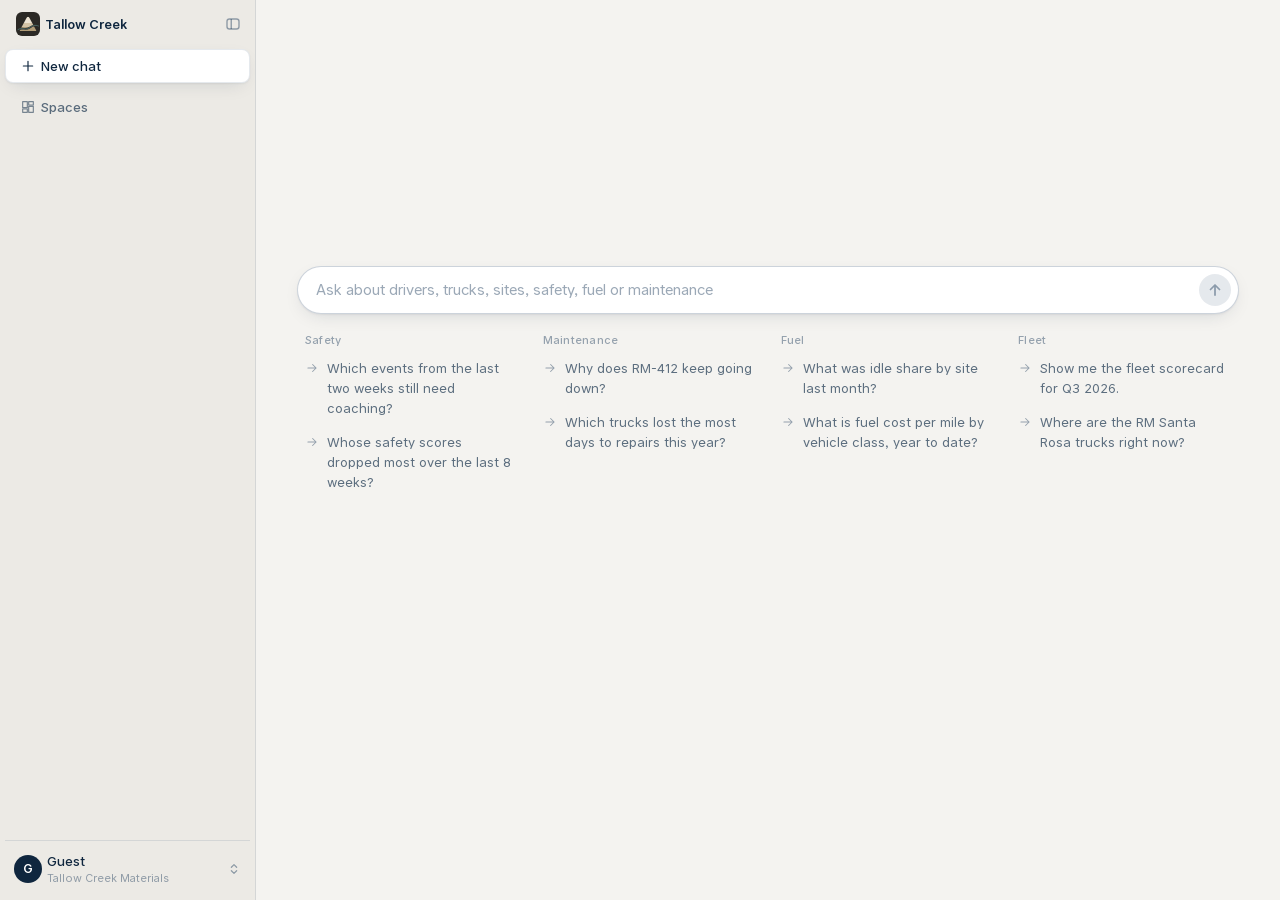
==== commit 8f772397: "deploy samsara-agent ef9e380" ====
--- a/samsara-agent/index.html
+++ b/samsara-agent/index.html
@@ -5,13 +5,13 @@
     <meta name="viewport" content="width=device-width, initial-scale=1.0" />
     <link rel="icon" type="image/svg+xml" href="/samsara-agent/logo.svg" />
     <title>Fleet assistant · Tallow Creek Materials</title>
-    <script type="module" crossorigin src="/samsara-agent/assets/index-QO3FjxCS.js"></script>
+    <script type="module" crossorigin src="/samsara-agent/assets/index-6CYEWWTm.js"></script>
     <link rel="modulepreload" crossorigin href="/samsara-agent/assets/rolldown-runtime-XKyaHtl9.js">
     <link rel="modulepreload" crossorigin href="/samsara-agent/assets/sides-DvJNw2oW.js">
     <link rel="modulepreload" crossorigin href="/samsara-agent/assets/announce-DxYsAM2P.js">
     <link rel="modulepreload" crossorigin href="/samsara-agent/assets/overlays-2iWFJ_rw.js">
     <link rel="modulepreload" crossorigin href="/samsara-agent/assets/data-DCtwdBTX.js">
-    <link rel="stylesheet" crossorigin href="/samsara-agent/assets/index-Can9Nl7L.css">
+    <link rel="stylesheet" crossorigin href="/samsara-agent/assets/index-DkFbAsnM.css">
   </head>
   <body>
     <div id="root"></div>
--- a/samsara-agent/assets/index-DkFbAsnM.css
+++ b/samsara-agent/assets/index-DkFbAsnM.css
@@ -0,0 +1 @@
+@font-face{font-family:Allo;font-style:normal;font-display:swap;font-weight:100 900;src:url(/samsara-agent/assets/AlloVariableFriendly-DCCmRijQ.woff2)format("woff2-variations")}:root{--lightningcss-light:initial;--lightningcss-dark: ;color-scheme:light;--kit-colors-text-primary:#0f263e;--kit-colors-text-secondary:#0b2642a6;--kit-colors-text-tertiary:#04264966;--kit-colors-text-danger:#df2036;--kit-colors-text-success:#0a8532;--kit-colors-text-link:#0369ea;--kit-colors-text-inverse-primary:#fff;--kit-colors-text-inverse-secondary:#ffffffa6;--kit-colors-surface-app:#e6ecf4;--kit-colors-surface-primary:#fff;--kit-colors-surface-secondary:#f2f7fd;--kit-colors-surface-tertiary:#e6ecf4;--kit-colors-surface-inverse:#0f263e;--kit-colors-neutral-10-solid:#f5f6f8;--kit-colors-neutral-20-solid:#e5e9ed;--kit-colors-neutral-40-solid:#ccd3db;--kit-colors-neutral-60-solid:#9aa8b6;--kit-colors-neutral-80-solid:#607184;--kit-colors-border-basic:#00264d1a;--kit-colors-border-interactive:#00264d33;--kit-colors-border-heavy:#0f263e;--kit-interaction-hover:#00264d0a;--kit-interaction-active:#00264d1a;--kit-colors-blue:#0369ea;--kit-colors-blue-high-contrast-1:#0051b8;--kit-colors-blue-high-contrast-2:#003a85;--kit-colors-blue-10:#0369ea0d;--kit-colors-blue-20:#0369ea1a;--kit-colors-blue-40:#0369ea38;--kit-colors-blue-60-solid:#9ac3f6;--kit-colors-green:#0dab41;--kit-colors-green-high-contrast-1:#0a8532;--kit-colors-green-high-contrast-2:#075f24;--kit-colors-red:#df2036;--kit-colors-red-high-contrast-1:#b81427;--kit-colors-red-high-contrast-2:#910818;--kit-colors-orange:#ef6706;--kit-colors-orange-high-contrast-2:#8f3b00;--kit-colors-yellow:#e5b400;--kit-colors-yellow-high-contrast-2:#806400;--kit-colors-purple:#8935ff;--kit-colors-purple-high-contrast-2:#5b23a9;--kit-colors-magenta:#b81b9f;--kit-colors-magenta-high-contrast-2:#70005d;--kit-colors-badge-blue:#0369ea38;--kit-colors-badge-green:#0dab4138;--kit-colors-badge-red:#df203633;--kit-colors-badge-orange:#ef670633;--kit-colors-badge-yellow:#e5b40040;--kit-colors-badge-purple:#8835fd40;--kit-colors-badge-magenta:#b81b9f40;--kit-colors-badge-neutral:#00264d1a;--kit-colors-teal:#4dcba1;--kit-colors-cyan:#71dcf4;--kit-colors-forest:#1c7836;--kit-colors-tomato:#ff5a47;--kit-colors-cheese:#f3b821;--kit-colors-mango:#ff8024;--kit-colors-lavender:#a75cf2;--kit-colors-royal:#5129f0;--kit-colors-steel:#72838c;--kit-colors-wine:#8e344a;--kit-colors-earth:#936841;--kit-colors-candy:#f773b2;--kit-colors-chameleon:#57c315;--kit-colors-severity-low:#0dab41;--kit-colors-severity-medium:#e5b400;--kit-colors-severity-high:#ff5a47;--kit-colors-severity-highest:#b81427;--kit-colors-severity-severe:#b81b9f;--kit-dataviz-monochrome-step0:#003a85;--kit-dataviz-monochrome-step2:#0369ea;--kit-dataviz-monochrome-step4:#0369ea66;--kit-dataviz-track:#00264d14;--kit-dataviz-positive:#1c7836;--kit-dataviz-negative:#ff5a47;--kit-dataviz-reference-line:#3eadc5;--kit-dataviz-threshold:#c54c3e;--kit-chat-user-message-fill:#0369ea;--kit-chat-user-message-chip-fill:#0051b8;--kit-chat-voice-1:#907df5;--kit-chat-voice-2:#a3b6ff;--kit-chat-voice-3:#296ad5;--kit-chat-voice-4:#d4b0f9;--kit-category-operations:#00869a;--kit-category-safety:#0050be;--kit-category-compliance:#d4403a;--kit-category-maintenance:#00682a;--kit-category-coaching:#bc4c80;--kit-spaces-point-outline:var(--kit-colors-blue);--kit-spaces-point-wash:var(--kit-colors-blue-10);--brand-loud:#feae0f;--brand-ink:#1c1917;--brand-stone:#e0ddd5;--brand-night:#002840;--kit-space-xs:3px;--kit-space-sm:5px;--kit-space-smd:8px;--kit-space-md:9px;--kit-space-lg:14px;--kit-space-xl:18px;--kit-space-xxl:24px;--kit-radius-100:5px;--kit-radius-200:6px;--kit-radius-300:8px;--kit-radius-400:11px;--kit-radius-500:15px;--kit-radius-600:20px;--kit-radius-round:1000px;--kit-shadow-dialog:0px 4px 20px 0px #00000026;--kit-shadow-menu:6px 4px 8px 0px #0000000a;--kit-shadow-focus:0px 0px 0px 2px #0369ea;--kit-size-xxs:18px;--kit-size-xs:24px;--kit-size-sm:28px;--kit-size-md:32px;--kit-size-lg:36px;--kit-size-tab:42px;--kit-size-sidebar:250px;--kit-size-assistant-panel:400px;--kit-opacity-disabled:.5;--app-surface-page:#f4f3f0;--app-surface-sidebar:#eceae5;--font-sans:"Allo", system-ui, -apple-system, "Segoe UI", sans-serif;--font-mono:Consolas, Menlo, Monaco, "DejaVu Sans Mono", monospace;--kit-typography-xxxxl-bold-size:45px;--kit-typography-xxxxl-bold-line:56px;--kit-typography-xxxxl-bold-weight:700;--kit-typography-xxxl-bold-size:34px;--kit-typography-xxxl-bold-line:40px;--kit-typography-xxxl-bold-weight:700;--kit-typography-xxl-bold-size:26px;--kit-typography-xxl-bold-line:36px;--kit-typography-xxl-bold-weight:700;--kit-typography-xl-medium-size:19px;--kit-typography-xl-medium-line:28px;--kit-typography-xl-medium-weight:500;--kit-typography-lg-size:14px;--kit-typography-lg-line:20px;--kit-typography-lg-weight:400;--kit-typography-lg-bold-size:16px;--kit-typography-lg-bold-line:24px;--kit-typography-lg-bold-weight:700;--kit-typography-md-size:12px;--kit-typography-md-line:18px;--kit-typography-md-weight:400;--kit-typography-md-medium-size:12px;--kit-typography-md-medium-line:18px;--kit-typography-md-medium-weight:500;--kit-typography-md-bold-size:12px;--kit-typography-md-bold-line:18px;--kit-typography-md-bold-weight:700;--kit-typography-sm-size:12px;--kit-typography-sm-line:16px;--kit-typography-sm-weight:400;--kit-typography-xs-size:12px;--kit-typography-xs-line:16px;--kit-typography-xs-weight:400;--kit-typography-xs-bold-size:12px;--kit-typography-xs-bold-line:16px;--kit-typography-xs-bold-weight:700;--kit-typography-mono-size:12px;--kit-typography-mono-line:18px;--kit-typography-mono-weight:400}:root[data-theme=dark]{--lightningcss-light: ;--lightningcss-dark:initial;color-scheme:dark;--kit-colors-text-primary:#e6ecf4;--kit-colors-text-secondary:#dce6f2a8;--kit-colors-text-tertiary:#dce6f266;--kit-colors-text-danger:#ff6b5e;--kit-colors-text-success:#3dcb6e;--kit-colors-text-link:#6aa8f5;--kit-colors-text-inverse-primary:#0f263e;--kit-colors-text-inverse-secondary:#0f263ea6;--kit-colors-surface-app:#08131f;--kit-colors-surface-primary:#0f1e30;--kit-colors-surface-secondary:#13263b;--kit-colors-surface-tertiary:#1a2f47;--kit-colors-surface-inverse:#e6ecf4;--kit-colors-neutral-10-solid:#152639;--kit-colors-neutral-20-solid:#1e3249;--kit-colors-neutral-40-solid:#33475e;--kit-colors-neutral-60-solid:#62758b;--kit-colors-neutral-80-solid:#9fb0c4;--kit-colors-border-basic:#ffffff1a;--kit-colors-border-interactive:#fff3;--kit-colors-border-heavy:#e6ecf4;--kit-interaction-hover:#ffffff0d;--kit-interaction-active:#ffffff1a;--kit-colors-blue:#1f6fe5;--kit-colors-blue-high-contrast-1:#4c93f3;--kit-colors-blue-high-contrast-2:#7db2f7;--kit-colors-blue-10:#1f6fe51a;--kit-colors-blue-20:#1f6fe52e;--kit-colors-blue-40:#1f6fe547;--kit-colors-blue-60-solid:#2c5c9a;--kit-colors-green:#2fbf5e;--kit-colors-green-high-contrast-1:#3dcb6e;--kit-colors-green-high-contrast-2:#8be3a7;--kit-colors-red:#e8384c;--kit-colors-red-high-contrast-1:#ff6b5e;--kit-colors-red-high-contrast-2:#ff9a90;--kit-colors-orange:#f27a24;--kit-colors-orange-high-contrast-2:#ffb27a;--kit-colors-yellow:#f0c53a;--kit-colors-yellow-high-contrast-2:#f5d777;--kit-colors-purple:#a066ff;--kit-colors-purple-high-contrast-2:#cdb0ff;--kit-colors-magenta:#d04bb8;--kit-colors-magenta-high-contrast-2:#f0a6e3;--kit-colors-badge-blue:#1f6fe547;--kit-colors-badge-green:#2fbf5e40;--kit-colors-badge-red:#e8384c40;--kit-colors-badge-orange:#f27a2440;--kit-colors-badge-yellow:#f0c53a40;--kit-colors-badge-purple:#a066ff40;--kit-colors-badge-magenta:#d04bb840;--kit-colors-badge-neutral:#ffffff1f;--kit-colors-severity-low:#2fbf5e;--kit-colors-severity-medium:#f0c53a;--kit-colors-severity-high:#ff6b5e;--kit-colors-severity-highest:#ff8a80;--kit-colors-severity-severe:#d04bb8;--kit-dataviz-monochrome-step0:#7db2f7;--kit-dataviz-monochrome-step2:#4c93f3;--kit-dataviz-monochrome-step4:#4c93f366;--kit-dataviz-track:#ffffff14;--kit-dataviz-positive:#3dcb6e;--kit-dataviz-negative:#ff6b5e;--kit-dataviz-reference-line:#71dcf4;--kit-dataviz-threshold:#ff8a80;--kit-chat-user-message-fill:#1f6fe5;--kit-chat-user-message-chip-fill:#1858bc;--kit-category-operations:#2bb3c7;--kit-category-safety:#4c93f3;--kit-category-compliance:#ff6b5e;--kit-category-maintenance:#2fbf5e;--kit-category-coaching:#e07baa;--kit-shadow-dialog:0px 4px 20px 0px #00000080;--kit-shadow-menu:6px 4px 8px 0px #0000004d;--app-surface-page:#0b1520;--app-surface-sidebar:#0f1b28}@media (prefers-color-scheme:dark){:root:not([data-theme=light]){--lightningcss-light: ;--lightningcss-dark:initial;color-scheme:dark;--kit-colors-text-primary:#e6ecf4;--kit-colors-text-secondary:#dce6f2a8;--kit-colors-text-tertiary:#dce6f266;--kit-colors-text-danger:#ff6b5e;--kit-colors-text-success:#3dcb6e;--kit-colors-text-link:#6aa8f5;--kit-colors-text-inverse-primary:#0f263e;--kit-colors-text-inverse-secondary:#0f263ea6;--kit-colors-surface-app:#08131f;--kit-colors-surface-primary:#0f1e30;--kit-colors-surface-secondary:#13263b;--kit-colors-surface-tertiary:#1a2f47;--kit-colors-surface-inverse:#e6ecf4;--kit-colors-neutral-10-solid:#152639;--kit-colors-neutral-20-solid:#1e3249;--kit-colors-neutral-40-solid:#33475e;--kit-colors-neutral-60-solid:#62758b;--kit-colors-neutral-80-solid:#9fb0c4;--kit-colors-border-basic:#ffffff1a;--kit-colors-border-interactive:#fff3;--kit-colors-border-heavy:#e6ecf4;--kit-interaction-hover:#ffffff0d;--kit-interaction-active:#ffffff1a;--kit-colors-blue:#1f6fe5;--kit-colors-blue-high-contrast-1:#4c93f3;--kit-colors-blue-high-contrast-2:#7db2f7;--kit-colors-blue-10:#1f6fe51a;--kit-colors-blue-20:#1f6fe52e;--kit-colors-blue-40:#1f6fe547;--kit-colors-blue-60-solid:#2c5c9a;--kit-colors-green:#2fbf5e;--kit-colors-green-high-contrast-1:#3dcb6e;--kit-colors-green-high-contrast-2:#8be3a7;--kit-colors-red:#e8384c;--kit-colors-red-high-contrast-1:#ff6b5e;--kit-colors-red-high-contrast-2:#ff9a90;--kit-colors-orange:#f27a24;--kit-colors-orange-high-contrast-2:#ffb27a;--kit-colors-yellow:#f0c53a;--kit-colors-yellow-high-contrast-2:#f5d777;--kit-colors-purple:#a066ff;--kit-colors-purple-high-contrast-2:#cdb0ff;--kit-colors-magenta:#d04bb8;--kit-colors-magenta-high-contrast-2:#f0a6e3;--kit-colors-badge-blue:#1f6fe547;--kit-colors-badge-green:#2fbf5e40;--kit-colors-badge-red:#e8384c40;--kit-colors-badge-orange:#f27a2440;--kit-colors-badge-yellow:#f0c53a40;--kit-colors-badge-purple:#a066ff40;--kit-colors-badge-magenta:#d04bb840;--kit-colors-badge-neutral:#ffffff1f;--kit-colors-severity-low:#2fbf5e;--kit-colors-severity-medium:#f0c53a;--kit-colors-severity-high:#ff6b5e;--kit-colors-severity-highest:#ff8a80;--kit-colors-severity-severe:#d04bb8;--kit-dataviz-monochrome-step0:#7db2f7;--kit-dataviz-monochrome-step2:#4c93f3;--kit-dataviz-monochrome-step4:#4c93f366;--kit-dataviz-track:#ffffff14;--kit-dataviz-positive:#3dcb6e;--kit-dataviz-negative:#ff6b5e;--kit-dataviz-reference-line:#71dcf4;--kit-dataviz-threshold:#ff8a80;--kit-chat-user-message-fill:#1f6fe5;--kit-chat-user-message-chip-fill:#1858bc;--kit-category-operations:#2bb3c7;--kit-category-safety:#4c93f3;--kit-category-compliance:#ff6b5e;--kit-category-maintenance:#2fbf5e;--kit-category-coaching:#e07baa;--kit-shadow-dialog:0px 4px 20px 0px #00000080;--kit-shadow-menu:6px 4px 8px 0px #0000004d;--app-surface-page:#0b1520;--app-surface-sidebar:#0f1b28}}.kit-typography-xxxxl-bold{font-family:var(--font-sans);font-size:var(--kit-typography-xxxxl-bold-size);line-height:var(--kit-typography-xxxxl-bold-line);font-weight:var(--kit-typography-xxxxl-bold-weight)}.kit-typography-xxxl-bold{font-family:var(--font-sans);font-size:var(--kit-typography-xxxl-bold-size);line-height:var(--kit-typography-xxxl-bold-line);font-weight:var(--kit-typography-xxxl-bold-weight)}.kit-typography-xxl-bold{font-family:var(--font-sans);font-size:var(--kit-typography-xxl-bold-size);line-height:var(--kit-typography-xxl-bold-line);font-weight:var(--kit-typography-xxl-bold-weight)}.kit-typography-xl-medium{font-family:var(--font-sans);font-size:var(--kit-typography-xl-medium-size);line-height:var(--kit-typography-xl-medium-line);font-weight:var(--kit-typography-xl-medium-weight)}.kit-typography-lg{font-family:var(--font-sans);font-size:var(--kit-typography-lg-size);line-height:var(--kit-typography-lg-line);font-weight:var(--kit-typography-lg-weight)}.kit-typography-lg-bold{font-family:var(--font-sans);font-size:var(--kit-typography-lg-bold-size);line-height:var(--kit-typography-lg-bold-line);font-weight:var(--kit-typography-lg-bold-weight)}.kit-typography-md{font-family:var(--font-sans);font-size:var(--kit-typography-md-size);line-height:var(--kit-typography-md-line);font-weight:var(--kit-typography-md-weight)}.kit-typography-md-medium{font-family:var(--font-sans);font-size:var(--kit-typography-md-medium-size);line-height:var(--kit-typography-md-medium-line);font-weight:var(--kit-typography-md-medium-weight)}.kit-typography-md-bold{font-family:var(--font-sans);font-size:var(--kit-typography-md-bold-size);line-height:var(--kit-typography-md-bold-line);font-weight:var(--kit-typography-md-bold-weight)}.kit-typography-sm{font-family:var(--font-sans);font-size:var(--kit-typography-sm-size);line-height:var(--kit-typography-sm-line);font-weight:var(--kit-typography-sm-weight)}.kit-typography-xs{font-family:var(--font-sans);font-size:var(--kit-typography-xs-size);line-height:var(--kit-typography-xs-line);font-weight:var(--kit-typography-xs-weight)}.kit-typography-xs-bold{font-family:var(--font-sans);font-size:var(--kit-typography-xs-bold-size);line-height:var(--kit-typography-xs-bold-line);font-weight:var(--kit-typography-xs-bold-weight);letter-spacing:.5px}.kit-typography-mono{font-family:var(--font-mono);font-size:var(--kit-typography-mono-size);line-height:var(--kit-typography-mono-line);font-weight:var(--kit-typography-mono-weight)}body{font-family:var(--font-sans);color:var(--kit-colors-text-primary);background:var(--kit-colors-surface-primary);-webkit-font-smoothing:antialiased;margin:0;font-size:14px;line-height:24px}.sk-row{gap:var(--kit-space-sm);flex-wrap:wrap;align-items:center;display:flex}.sk-stack{gap:var(--kit-space-md);flex-direction:column;display:flex}.sk-icon{flex-shrink:0;display:block}:focus-visible{outline:2px solid var(--kit-colors-blue);outline-offset:2px}.sk-btn{justify-content:center;align-items:center;gap:var(--kit-space-sm);height:var(--kit-size-md);padding:0 var(--kit-space-md);border-radius:var(--kit-radius-300);font:500 14px/24px var(--font-sans);cursor:pointer;white-space:nowrap;border:1px solid #0000;transition:background-color .12s,border-color .12s,color .12s;display:inline-flex}.sk-btn--sm{height:var(--kit-size-sm);padding:0 var(--kit-space-smd);font-size:13px}.sk-btn--iconOnly{width:var(--kit-size-md);padding:0}.sk-btn--sm.sk-btn--iconOnly{width:var(--kit-size-sm)}.sk-btn--primary{background:var(--kit-colors-blue);color:#fff}.sk-btn--primary:hover{background:var(--kit-colors-blue-high-contrast-1)}.sk-btn--primary:active{background:var(--kit-colors-blue-high-contrast-2)}.sk-btn--secondary{background:var(--kit-colors-surface-primary);border-color:var(--kit-colors-border-interactive);color:var(--kit-colors-text-primary)}.sk-btn--secondary:hover,.sk-btn--tertiary:hover,.sk-btn--toggleOn:hover{background-image:linear-gradient(var(--kit-interaction-hover), var(--kit-interaction-hover))}.sk-btn--secondary:active,.sk-btn--tertiary:active{background-image:linear-gradient(var(--kit-interaction-active), var(--kit-interaction-active))}.sk-btn--tertiary{color:var(--kit-colors-text-primary);background:0 0}.sk-btn--submit{background:var(--kit-colors-blue-10);color:var(--kit-colors-text-link)}.sk-btn--submit:hover{background:var(--kit-colors-blue-20)}.sk-btn--danger{background:var(--kit-colors-red);color:#fff}.sk-btn--danger:hover{background:var(--kit-colors-red-high-contrast-1)}.sk-btn--toggleOn{background:var(--kit-colors-blue-10);border-color:var(--kit-colors-blue);color:var(--kit-colors-text-link)}.sk-btn:disabled{opacity:var(--kit-opacity-disabled);cursor:not-allowed}.sk-badge{align-items:center;gap:var(--kit-space-xs);border-radius:var(--kit-radius-round);font:700 12px/16px var(--font-sans);letter-spacing:.5px;white-space:nowrap;display:inline-flex}.sk-badge--xs{min-height:16px;padding:0 var(--kit-space-xs);font-size:11px}.sk-badge--sm{min-height:20px;padding:2px 6px}.sk-badge--md{min-height:24px;padding:var(--kit-space-xs) var(--kit-space-sm)}.sk-badge--lg{min-height:28px;padding:var(--kit-space-xs) var(--kit-space-md);font-size:13px;line-height:20px}.sk-badge--secondary.sk-badge--neutral{background:var(--kit-colors-badge-neutral);color:var(--kit-colors-text-primary)}.sk-badge--secondary.sk-badge--blue{background:var(--kit-colors-badge-blue);color:var(--kit-colors-blue-high-contrast-2)}.sk-badge--secondary.sk-badge--green{background:var(--kit-colors-badge-green);color:var(--kit-colors-green-high-contrast-2)}.sk-badge--secondary.sk-badge--red{background:var(--kit-colors-badge-red);color:var(--kit-colors-red-high-contrast-2)}.sk-badge--secondary.sk-badge--orange{background:var(--kit-colors-badge-orange);color:var(--kit-colors-orange-high-contrast-2)}.sk-badge--secondary.sk-badge--yellow{background:var(--kit-colors-badge-yellow);color:var(--kit-colors-yellow-high-contrast-2)}.sk-badge--secondary.sk-badge--purple{background:var(--kit-colors-badge-purple);color:var(--kit-colors-purple-high-contrast-2)}.sk-badge--secondary.sk-badge--magenta{background:var(--kit-colors-badge-magenta);color:var(--kit-colors-magenta-high-contrast-2)}.sk-badge--primary.sk-badge--neutral{background:var(--kit-colors-surface-inverse);color:var(--kit-colors-text-inverse-primary)}.sk-badge--primary.sk-badge--blue{background:var(--kit-colors-blue);color:#fff}.sk-badge--primary.sk-badge--red{background:var(--kit-colors-red);color:#fff}.sk-badge--primary.sk-badge--green{background:var(--kit-colors-green-high-contrast-1);color:#fff}.sk-tabs{gap:var(--kit-space-lg);display:flex}.sk-tabs--primary{border-bottom:1px solid var(--kit-colors-border-basic)}.sk-tab{appearance:none;padding:var(--kit-space-sm) 0;font:500 14px/24px var(--font-sans);color:var(--kit-colors-text-secondary);cursor:pointer;align-items:center;gap:var(--kit-space-xs);background:0 0;border:0;border-bottom:2px solid #0000;margin-bottom:-1px;display:inline-flex}.sk-tab:hover{color:var(--kit-colors-text-primary)}.sk-tabs--primary .sk-tab.is-active,.sk-tabs--primary .sk-tab[data-selected]{color:var(--kit-colors-text-primary);border-bottom-color:var(--kit-colors-text-primary)}.sk-tabs--pill{gap:var(--kit-space-xs)}.sk-tabs--pill .sk-tab{padding:var(--kit-space-xs) var(--kit-space-smd);border-radius:var(--kit-radius-round);border:0;margin:0;font-size:13px;line-height:20px}.sk-tabs--pill .sk-tab:hover{background:var(--kit-interaction-hover)}.sk-tabs--pill .sk-tab.is-active,.sk-tabs--pill .sk-tab[data-selected]{background:var(--kit-colors-neutral-20-solid);color:var(--kit-colors-text-primary)}.sk-tab-count{color:var(--kit-colors-text-secondary);font-size:12px}.sk-tab:focus-visible,.sk-radio-segment:focus-visible,.sk-menu-item[data-highlighted]:focus-visible{outline:2px solid var(--kit-colors-border-interactive);outline-offset:-2px}.sk-menu{min-width:160px;max-height:min(320px, var(--available-height,320px));padding:var(--kit-space-xs);border:1px solid var(--kit-colors-border-basic);border-radius:var(--kit-radius-300);background:var(--kit-colors-surface-primary);color:var(--kit-colors-text-primary);box-shadow:var(--kit-shadow-menu);margin:0;overflow-y:auto}.sk-menu-item{width:100%;padding:6px var(--kit-space-sm);border-radius:var(--kit-radius-200);font:400 13px/20px var(--font-sans);color:var(--kit-colors-text-primary);text-align:left;white-space:nowrap;cursor:pointer;background:0 0;border:0;outline:none;align-items:center;gap:6px;display:flex}.sk-menu-item[data-highlighted]{background:var(--kit-interaction-hover)}.sk-menu-item[data-disabled]{color:var(--kit-colors-text-tertiary);cursor:default}.sk-menu-item[data-checked]{font-weight:500}.sk-menu-check{visibility:hidden;flex:none;width:14px;display:inline-flex}.sk-menu-item[data-checked] .sk-menu-check{visibility:visible}.sk-radio-group{border-radius:var(--kit-radius-300);background:var(--kit-colors-surface-secondary);padding:2px;display:flex}.sk-radio-segment{appearance:none;padding:4px var(--kit-space-sm);border-radius:var(--kit-radius-200);font:500 12px/16px var(--font-sans);text-align:center;color:var(--kit-colors-text-secondary);cursor:pointer;background:0 0;border:0;flex:1}.sk-radio-segment[data-checked]{background:var(--kit-colors-surface-primary);color:var(--kit-colors-text-primary)}.sk-hint{max-width:240px;padding:4px var(--kit-space-sm);border-radius:var(--kit-radius-200);background:var(--kit-colors-surface-inverse);color:var(--kit-colors-text-inverse-primary);font:500 12px/16px var(--font-sans);pointer-events:none;border:0;align-items:center;gap:6px;margin:0;display:inline-flex}:is(.sk-hint,.sk-menu,.sk-dialog,.sk-toast,.sk-disclosure-panel)[hidden]{display:none}.sk-hint-keys{color:var(--kit-colors-text-inverse-secondary);letter-spacing:.02em;font-weight:400}.sk-disclosure-trigger{font:inherit;color:inherit;text-align:left;cursor:pointer;background:0 0;border:0;align-items:center;gap:6px;padding:0;display:inline-flex}.sk-disclosure-trigger:focus-visible{outline:2px solid var(--kit-colors-border-interactive);outline-offset:2px;border-radius:var(--kit-radius-200)}.sk-disclosure-chevron{flex:none;transition:transform .12s ease-out;display:inline-flex}.sk-disclosure-trigger[data-open] .sk-disclosure-chevron{transform:rotate(90deg)}.sk-disclosure-panel{height:var(--collapsible-panel-height);transition:height .16s ease-out;overflow:hidden}.sk-disclosure-panel:is([data-starting-style],[data-ending-style]){height:0}@media (prefers-reduced-motion:reduce){.sk-disclosure-chevron,.sk-disclosure-panel{transition:none}}.sk-dialog-backdrop{background:#0000003d;position:fixed;inset:0}.sk-dialog{width:min(400px,100vw - 32px);height:fit-content;padding:var(--kit-space-lg);border:1px solid var(--kit-colors-border-basic);border-radius:var(--kit-radius-400);background:var(--kit-colors-surface-primary);color:var(--kit-colors-text-primary);box-shadow:var(--kit-shadow-dialog);font-family:var(--font-sans);margin:auto;position:fixed;inset:0}.sk-dialog-title{font:600 16px/24px var(--font-sans);margin:0}.sk-dialog-description{margin:var(--kit-space-xs) 0 0;font:400 14px/20px var(--font-sans);color:var(--kit-colors-text-secondary)}.sk-dialog-actions{justify-content:flex-end;gap:var(--kit-space-sm);margin-top:var(--kit-space-lg);display:flex}.sk-toasts{gap:var(--kit-space-sm);margin:0;background:0 0;border:0;flex-direction:column;width:max-content;max-width:calc(100vw - 32px);margin-inline:auto;padding:0;display:flex;inset:56px 0 auto}.sk-toast{align-items:center;gap:var(--kit-space-sm);min-width:220px;padding:var(--kit-space-sm) var(--kit-space-sm) var(--kit-space-sm) var(--kit-space-smd);border-radius:var(--kit-radius-300);background:var(--kit-colors-surface-inverse);color:var(--kit-colors-text-inverse-primary);box-shadow:var(--kit-shadow-menu);font-family:var(--font-sans);display:flex}.sk-toast-icon{color:var(--kit-colors-green);flex:none;display:inline-flex}.sk-toast[data-type=error] .sk-toast-icon{color:var(--kit-colors-red)}.sk-toast-text{flex:1;min-width:0}.sk-toast-title{font:500 13px/20px var(--font-sans)}.sk-toast-description{font:400 12px/16px var(--font-sans);color:var(--kit-colors-text-inverse-secondary)}.sk-toast-description:empty{display:none}.sk-toast-action{padding:2px var(--kit-space-sm);border-radius:var(--kit-radius-200);font:500 13px/20px var(--font-sans);color:var(--kit-colors-text-inverse-primary);cursor:pointer;background:0 0;border:0;flex:none;text-decoration:underline}.sk-toast-action:empty{display:none}.sk-toast-close{border-radius:var(--kit-radius-200);color:var(--kit-colors-text-inverse-secondary);cursor:pointer;background:0 0;border:0;flex:none;padding:4px;display:inline-flex}.sk-toast-close:hover{color:var(--kit-colors-text-inverse-primary)}.sk-points{position:relative}.sk-point{outline:none}.sk-point:focus-visible{outline:2px solid var(--kit-colors-border-interactive);outline-offset:1px}.sk-readout{--rx:-50%;--ry:calc(-100% - 8px);z-index:2;transform:translate(var(--rx), var(--ry));padding:4px var(--kit-space-sm);border-radius:var(--kit-radius-200);background:var(--kit-colors-surface-inverse);color:var(--kit-colors-text-inverse-primary);font:500 12px/16px var(--font-sans);font-variant-numeric:tabular-nums;white-space:nowrap;pointer-events:none;box-shadow:var(--kit-shadow-menu);position:absolute}.sk-readout--start{--rx:0}.sk-readout--end{--rx:-100%}.sk-readout--below{--ry:12px}.sk-readout-sub{color:var(--kit-colors-text-inverse-secondary);font-weight:400;display:block}.sk-field{gap:var(--kit-space-xs);flex-direction:column;max-width:360px;display:flex}.sk-field-label{font:500 13px/20px var(--font-sans)}.sk-input{align-items:center;gap:var(--kit-space-sm);height:var(--kit-size-md);padding:0 var(--kit-space-smd);border:1px solid var(--kit-colors-border-interactive);border-radius:var(--kit-radius-300);background:var(--kit-colors-surface-primary);display:flex}.sk-input:focus-within{outline:2px solid var(--kit-colors-blue);outline-offset:-1px}.sk-input input{min-width:0;font:400 14px/24px var(--font-sans);color:var(--kit-colors-text-primary);background:0 0;border:0;outline:0;flex:1}.sk-input input::placeholder{color:var(--kit-colors-text-secondary)}.sk-input-icon{color:var(--kit-colors-neutral-80-solid)}.sk-field-helper{color:var(--kit-colors-text-secondary);font-size:13px;line-height:20px}.sk-field.is-error .sk-input{border-color:var(--kit-colors-red)}.sk-field-error{color:var(--kit-colors-text-danger);font-size:13px;line-height:20px}.sk-nav{width:var(--kit-size-sidebar);background:var(--kit-colors-surface-app);padding:var(--kit-space-sm) 0;box-sizing:border-box}.sk-nav-header{height:36px;margin:var(--kit-space-sm) var(--kit-space-md) var(--kit-space-md);align-items:center;display:flex}.sk-nav-org{align-items:center;gap:var(--kit-space-sm);font:500 14px/20px var(--font-sans);display:flex}.sk-nav-orgmark{border-radius:var(--kit-radius-300);background:var(--kit-colors-surface-inverse);width:28px;height:28px;color:var(--kit-colors-text-inverse-primary);place-items:center;font-size:13px;font-weight:700;display:grid}.sk-nav-search{align-items:center;gap:var(--kit-space-smd);height:36px;margin:0 var(--kit-space-md) var(--kit-space-sm);padding:0 var(--kit-space-smd);border-radius:var(--kit-radius-400);background:var(--kit-colors-surface-primary);color:var(--kit-colors-text-secondary);font-size:14px;display:flex}.sk-nav-search kbd{font:12px/16px var(--font-mono);border:1px solid var(--kit-colors-border-basic);border-radius:var(--kit-radius-100);margin-left:auto;padding:0 5px}.sk-nav-list{margin:0;padding:0;list-style:none}.sk-nav-item{align-items:center;gap:var(--kit-space-smd);min-height:38px;margin:2px var(--kit-space-md);padding:0 var(--kit-space-sm);border-radius:var(--kit-radius-400);color:var(--kit-colors-text-primary);font-size:14px;text-decoration:none;display:flex}.sk-nav-item:hover{background:var(--kit-interaction-hover)}.sk-nav-item.is-active{background:var(--kit-interaction-active);font-weight:500}.sk-nav-item.is-admin{color:var(--kit-colors-purple)}.sk-nav-icon{color:var(--kit-colors-neutral-80-solid);display:flex}.sk-nav-item.is-active .sk-nav-icon{color:var(--kit-colors-text-primary)}.sk-nav-label{flex:1}.sk-nav-dot{background:var(--kit-colors-blue);border-radius:50%;width:8px;height:8px}.sk-banner{align-items:flex-start;gap:var(--kit-space-smd);padding:var(--kit-space-smd) var(--kit-space-md);border-radius:var(--kit-radius-300);border:1px solid;font-size:14px;line-height:20px;display:flex}.sk-banner-icon{margin-top:1px}.sk-banner-body{flex:1}.sk-banner-title{font-weight:700}.sk-banner .sk-btn{height:24px;margin:-2px 0}.sk-banner--info{background:var(--kit-colors-blue-10);border-color:var(--kit-colors-blue-40)}.sk-banner--info .sk-banner-icon{color:var(--kit-colors-text-link)}.sk-banner--success{background:var(--kit-colors-badge-green);border-color:#0000}.sk-banner--success .sk-banner-icon{color:var(--kit-colors-text-success)}.sk-banner--warning{background:var(--kit-colors-badge-orange);border-color:#0000}.sk-banner--warning .sk-banner-icon{color:var(--kit-colors-orange-high-contrast-2)}.sk-banner--error{background:var(--kit-colors-badge-red);border-color:#0000}.sk-banner--error .sk-banner-icon{color:var(--kit-colors-text-danger)}.sk-cat{color:#fff;border-radius:50%;flex-shrink:0;place-items:center;width:24px;height:24px;display:inline-grid}.sk-agentcard--recommended .sk-cat{width:40px;height:40px}.sk-cat--operations{background:var(--kit-category-operations)}.sk-cat--safety{background:var(--kit-category-safety)}.sk-cat--compliance{background:var(--kit-category-compliance)}.sk-cat--maintenance{background:var(--kit-category-maintenance)}.sk-cat--coaching{background:var(--kit-category-coaching)}.sk-agentcard{appearance:none;text-align:left;font:inherit;color:inherit;gap:var(--kit-space-sm);padding:var(--kit-space-lg);border:1px solid var(--kit-colors-border-interactive);border-radius:var(--kit-radius-500);background:var(--kit-colors-surface-primary);box-sizing:border-box;flex-direction:column;width:100%;display:flex}.sk-agentcard--interactive{cursor:pointer}.sk-agentcard--interactive:hover{background:var(--kit-colors-neutral-10-solid)}.sk-agentcard--recommended{padding:var(--kit-space-xl);border-radius:var(--kit-radius-600);gap:var(--kit-space-md)}.sk-agentcard-top{justify-content:space-between;align-items:flex-start;gap:var(--kit-space-smd);display:flex}.sk-agentcard-kind{align-items:center;gap:var(--kit-space-xs);color:var(--kit-colors-text-secondary);font-size:13px;line-height:20px;display:inline-flex}.sk-agentcard-text{gap:var(--kit-space-xs);flex-direction:column;display:flex}.sk-agentcard-title{font:700 14px/20px var(--font-sans)}.sk-agentcard--recommended .sk-agentcard-title{font-size:16px;line-height:24px}.sk-agentcard-desc{color:var(--kit-colors-text-secondary);-webkit-line-clamp:2;-webkit-box-orient:vertical;font-size:13px;line-height:20px;display:-webkit-box;overflow:hidden}.sk-agentcard--recommended .sk-agentcard-desc{-webkit-line-clamp:4}.sk-agentcard-meta{align-items:center;gap:var(--kit-space-xs);color:var(--kit-colors-text-secondary);font-size:13px;line-height:20px;display:flex}.sk-agentcard-perm{align-items:flex-start;gap:var(--kit-space-sm);padding:var(--kit-space-sm) var(--kit-space-smd);border-radius:var(--kit-radius-300);background:var(--kit-colors-surface-secondary);color:var(--kit-colors-text-secondary);font-size:13px;line-height:20px;display:flex}.sk-agentcard-perm .sk-icon{margin-top:3px}.sk-table-wrap{border:1px solid var(--kit-colors-border-basic);border-radius:var(--kit-radius-500);background:var(--kit-colors-surface-primary);overflow:hidden}.sk-table-wrap--bare{border:0;border-radius:0}.sk-table-tools{padding:var(--kit-space-smd);border-bottom:1px solid var(--kit-colors-border-basic)}.sk-table{border-collapse:collapse;width:100%;font-size:14px;line-height:20px}.sk-table th{font:500 13px/20px var(--font-sans);color:var(--kit-colors-text-secondary);padding:var(--kit-space-sm) var(--kit-space-md);border-bottom:1px solid var(--kit-colors-border-basic);white-space:nowrap}.sk-table td{padding:var(--kit-space-smd) var(--kit-space-md);border-bottom:1px solid var(--kit-colors-border-basic);font-variant-numeric:tabular-nums}.sk-table--compact td{padding:6px var(--kit-space-md)}.sk-table tbody tr:last-child td{border-bottom:0}.sk-table tbody tr:hover td{background:var(--kit-interaction-hover)}.sk-table td.is-muted{color:var(--kit-colors-text-secondary)}.sk-table td.is-mono{font:13px/20px var(--font-mono)}.sk-table td.is-nowrap{white-space:nowrap}.sk-table-sort{appearance:none;font:inherit;color:inherit;cursor:pointer;background:0 0;border:0;align-items:center;gap:4px;padding:0;display:inline-flex}.sk-table-sort:hover{color:var(--kit-colors-text-primary)}.sk-table-sort-mark{min-width:9px;font-size:9px}.sk-table-wrap--bare .sk-table th:first-child,.sk-table-wrap--bare .sk-table td:first-child{padding-left:0}.sk-table-wrap--bare .sk-table th:last-child,.sk-table-wrap--bare .sk-table td:last-child{padding-right:0}.sk-agentavatar{background:var(--kit-colors-neutral-20-solid);width:24px;height:24px;color:var(--kit-colors-text-primary);border-radius:50%;flex-shrink:0;place-items:center;display:inline-grid}.sk-agentavatar--secondary{background:var(--kit-colors-neutral-10-solid)}.sk-agentavatar--lg{width:40px;height:40px}.sk-msg-row{gap:var(--kit-space-sm);align-items:flex-start;display:flex}.sk-msg-row--user{justify-content:flex-end}.sk-msg-col{gap:var(--kit-space-sm);flex-direction:column;flex:1;min-width:0;display:flex}.sk-msg-agent{font:500 13px/24px var(--font-sans);color:var(--kit-colors-text-secondary)}.sk-msg{overflow-wrap:break-word;font-size:14px;line-height:24px}.sk-msg--user{background:var(--kit-chat-user-message-fill);color:#fff;padding:var(--kit-space-sm) var(--kit-space-md);border-radius:var(--kit-radius-600);max-width:85%}.sk-msg--assistant{background:var(--kit-colors-surface-primary);border-radius:var(--kit-radius-600);padding-top:0}.sk-msg-thinking{align-items:center;gap:var(--kit-space-sm);color:var(--kit-colors-text-secondary);font-size:13px;line-height:24px;display:inline-flex}.sk-dots{gap:3px;display:inline-flex}.sk-dots i{background:var(--kit-colors-neutral-60-solid);border-radius:50%;width:5px;height:5px;animation:1.2s ease-in-out infinite sk-blink}.sk-dots i:nth-child(2){animation-delay:.15s}.sk-dots i:nth-child(3){animation-delay:.3s}@keyframes sk-blink{0%,80%,to{opacity:.3}40%{opacity:1}}.sk-msg-steps{flex-direction:column;gap:6px;margin:0;padding:0;list-style:none;display:flex}.sk-step{align-items:center;gap:var(--kit-space-sm);color:var(--kit-colors-text-secondary);font-size:13px;line-height:20px;display:flex}.sk-step.is-running{color:var(--kit-colors-text-primary)}.sk-step-mark{background:var(--kit-colors-neutral-20-solid);width:16px;height:16px;color:var(--kit-colors-text-primary);border-radius:50%;flex-shrink:0;place-items:center;display:grid}.sk-step.is-running .sk-step-mark{background:0 0}.sk-spin{border:2px solid var(--kit-colors-neutral-40-solid);border-top-color:var(--kit-colors-blue);box-sizing:border-box;border-radius:50%;width:12px;height:12px;animation:.8s linear infinite sk-rot}@keyframes sk-rot{to{transform:rotate(360deg)}}.sk-msg-stopped{color:var(--kit-colors-text-secondary);font-size:13px}.sk-msg-sources{gap:var(--kit-space-xs);flex-wrap:wrap;display:flex}.sk-source{padding:4px var(--kit-space-sm);border-radius:var(--kit-radius-round);border:1px solid var(--kit-colors-border-basic);color:var(--kit-colors-text-secondary);font-size:12px;line-height:16px}.sk-source--more{border-style:dashed}.sk-pointref{border-radius:var(--kit-radius-100);background:var(--kit-chat-user-message-chip-fill);align-items:center;gap:4px;margin-right:4px;padding:0 6px;font-size:12px;display:inline-flex}.sk-composer{border:1px solid var(--kit-colors-border-interactive);border-radius:var(--kit-radius-500);background:var(--kit-colors-surface-primary);padding:var(--kit-space-sm);gap:var(--kit-space-xs);flex-direction:column;display:flex}.sk-composer:focus-within{outline:2px solid var(--kit-colors-blue);outline-offset:-1px}.sk-composer--dragOver{border-color:var(--kit-colors-blue);box-shadow:0 0 0 2px var(--kit-colors-blue-20)}.sk-composer--disabled{background:var(--kit-colors-surface-secondary);opacity:var(--kit-opacity-disabled);pointer-events:none}.sk-composer-editor{min-height:32px;padding:var(--kit-space-xs) var(--kit-space-xs);outline:0;font-size:14px;line-height:24px}.sk-composer-editor:empty:before{content:attr(data-placeholder);color:var(--kit-colors-text-secondary)}.sk-composer-row{justify-content:space-between;align-items:center;display:flex}.sk-composer-start,.sk-composer-end{align-items:center;gap:var(--kit-space-xs);display:flex}.sk-mode{appearance:none;height:32px;padding:0 var(--kit-space-sm) 0 4px;border-radius:var(--kit-radius-300);font:500 13px/20px var(--font-sans);color:var(--kit-colors-text-primary);cursor:pointer;background:0 0;border:0;align-items:center;gap:6px;display:inline-flex}.sk-mode:hover{background:var(--kit-interaction-hover)}.sk-composer-disclaimer{text-align:center;color:var(--kit-colors-text-secondary);padding-top:2px;font-size:12px;line-height:16px}.sk-prompts{gap:var(--kit-space-sm);flex-wrap:wrap;display:flex}.sk-prompts--stacked{flex-direction:column;align-items:stretch}.sk-prompt{appearance:none;align-items:center;gap:var(--kit-space-sm);text-align:left;padding:6px var(--kit-space-smd);border:1px solid var(--kit-colors-border-interactive);border-radius:var(--kit-radius-round);background:var(--kit-colors-surface-primary);font:400 13px/20px var(--font-sans);color:var(--kit-colors-text-primary);cursor:pointer;display:inline-flex}.sk-prompts--stacked .sk-prompt{border-radius:var(--kit-radius-300);padding:var(--kit-space-sm) var(--kit-space-smd)}.sk-prompt:hover{background:var(--kit-colors-neutral-10-solid)}.sk-prompt .sk-icon{color:var(--kit-colors-text-secondary)}.sk-action{border:1px solid var(--kit-colors-border-interactive);border-radius:var(--kit-radius-500);padding:var(--kit-space-md);background:var(--kit-colors-surface-primary);gap:var(--kit-space-smd);flex-direction:column;display:flex}.sk-action-head{justify-content:space-between;align-items:center;gap:var(--kit-space-sm);display:flex}.sk-action-title{font:700 14px/20px var(--font-sans)}.sk-action-desc{color:var(--kit-colors-text-secondary);margin:0;font-size:13px;line-height:20px}.sk-action-items{border-top:1px solid var(--kit-colors-border-basic);margin:0;padding:0;list-style:none}.sk-action-items li{justify-content:space-between;gap:var(--kit-space-md);padding:var(--kit-space-sm) 0;border-bottom:1px solid var(--kit-colors-border-basic);font-size:13px;line-height:20px;display:flex}.sk-action-item-label{color:var(--kit-colors-text-secondary)}.sk-action-diff{align-items:center;gap:6px;display:inline-flex}.sk-action-diff s{color:var(--kit-colors-text-secondary)}.sk-action-buttons{gap:var(--kit-space-sm);display:flex}.sk-action-result{color:var(--kit-colors-text-secondary);align-items:center;gap:6px;font-size:13px;display:flex}.sk-action.is-approved .sk-action-result{color:var(--kit-colors-text-success)}.sk-kpi{gap:var(--kit-space-xs);flex-direction:column;display:flex}.sk-kpi-label{font:500 13px/20px var(--font-sans);color:var(--kit-colors-text-secondary)}.sk-kpi-value{font:700 34px/40px var(--font-sans);font-variant-numeric:tabular-nums;letter-spacing:-.5px}.sk-kpi-unit{font:500 16px/24px var(--font-sans);color:var(--kit-colors-text-secondary);letter-spacing:0;margin-left:4px}.sk-kpi-delta{font:500 13px/20px var(--font-sans)}.sk-kpi-delta.is-good{color:var(--kit-colors-text-success)}.sk-kpi-delta.is-bad{color:var(--kit-colors-text-danger)}.sk-kpi-period{color:var(--kit-colors-text-secondary);font-weight:400}.sk-progress{flex-direction:column;gap:6px;display:flex}.sk-progress-label{color:var(--kit-colors-text-secondary);justify-content:space-between;font-size:13px;line-height:20px;display:flex}.sk-progress-num{font-variant-numeric:tabular-nums;color:var(--kit-colors-text-primary);font-weight:500}.sk-progress-track{border-radius:var(--kit-radius-round);background:var(--kit-dataviz-track);height:8px;overflow:hidden}.sk-progress--compact .sk-progress-track{height:6px}.sk-progress-fill{border-radius:inherit;background:var(--kit-dataviz-monochrome-step2);height:100%}.sk-progress-fill.is-good{background:var(--kit-colors-green)}.sk-progress-fill.is-warn{background:var(--kit-colors-orange)}.sk-bars{gap:var(--kit-space-sm);flex-direction:column;margin:0;display:flex}.sk-bars-title{font:500 13px/20px var(--font-sans);color:var(--kit-colors-text-secondary)}.sk-bars-list{gap:var(--kit-space-sm);flex-direction:column;display:flex}.sk-bar-row{flex-direction:column;gap:4px;display:flex}.sk-bar-label{color:var(--kit-colors-text-primary);font-size:13px;line-height:16px}.sk-bar-track{border-radius:var(--kit-radius-100);background:var(--kit-dataviz-track);height:16px;position:relative}.sk-bar-fill{border-radius:var(--kit-radius-100);background:var(--kit-dataviz-monochrome-step2);min-width:2px;height:100%;position:relative}.sk-bar-fill.is-negative{background:var(--kit-dataviz-negative)}.sk-bar-fill.is-positive{background:var(--kit-dataviz-positive)}.sk-bar-val{font:500 12px/16px var(--font-sans);font-variant-numeric:tabular-nums;color:var(--kit-colors-text-primary);position:absolute;top:0}.sk-bar-val--in{color:#fff;right:6px}.sk-bars-note{color:var(--kit-colors-text-secondary);font-size:12px;line-height:16px}.sk-spotlight{gap:var(--kit-space-xs);padding:var(--kit-space-md) var(--kit-space-lg);border-radius:var(--kit-radius-500);background:var(--kit-colors-surface-secondary);flex-direction:column;display:flex}.sk-spotlight-eyebrow{font:700 12px/16px var(--font-sans);letter-spacing:.5px;text-transform:uppercase;color:var(--kit-colors-text-link)}.sk-spotlight-title{font:700 16px/24px var(--font-sans)}.sk-spotlight-body{color:var(--kit-colors-text-secondary);font-size:14px;line-height:24px}.sk-spotlight-actions{gap:var(--kit-space-sm);margin-top:var(--kit-space-sm);display:flex}.sk-perm{align-items:center;gap:var(--kit-space-sm);padding:var(--kit-space-smd) var(--kit-space-md);border-radius:var(--kit-radius-300);background:var(--kit-colors-surface-secondary);color:var(--kit-colors-text-secondary);font-size:13px;line-height:20px;display:flex}.sk-spacecard{appearance:none;text-align:left;font:inherit;color:inherit;border:1px solid var(--kit-colors-border-interactive);border-radius:var(--kit-radius-500);background:var(--kit-colors-surface-primary);cursor:pointer;flex-direction:column;width:100%;padding:0;display:flex;overflow:hidden}.sk-spacecard:hover{background:var(--kit-colors-neutral-10-solid)}.sk-spacecard-thumb{padding:var(--kit-space-md);background:var(--kit-colors-surface-secondary);border-bottom:1px solid var(--kit-colors-border-basic);grid-template-rows:18px 40px;grid-template-columns:repeat(3,1fr);gap:6px;display:grid}.sk-spacecard-thumb span{background:var(--kit-colors-surface-primary);border:1px solid var(--kit-colors-border-basic);border-radius:4px}.sk-spacecard-thumb .sk-thumb-wide{grid-column:span 2}.sk-spacecard-body{gap:var(--kit-space-xs);padding:var(--kit-space-md);flex-direction:column;display:flex}.sk-spacecard-title{align-items:center;gap:var(--kit-space-sm);font:700 14px/20px var(--font-sans);display:flex}.sk-spacecard-desc{color:var(--kit-colors-text-secondary);font-size:13px;line-height:20px}.sk-spacecard-meta{color:var(--kit-colors-text-secondary);margin-top:var(--kit-space-xs);justify-content:space-between;align-items:center;font-size:12px;line-height:16px;display:flex}.sk-spacecard-comments{align-items:center;gap:4px;display:inline-flex}.sk-spacehead{gap:var(--kit-space-sm);flex-direction:column;display:flex}.sk-spacehead-back{color:var(--kit-colors-text-secondary);align-items:center;gap:6px;width:fit-content;font-size:13px;line-height:20px;text-decoration:none;display:inline-flex}.sk-spacehead-back:hover{color:var(--kit-colors-text-primary)}.sk-spacehead-row{justify-content:space-between;align-items:flex-end;gap:var(--kit-space-md);flex-wrap:wrap;display:flex}.sk-spacehead-title{font:700 26px/36px var(--font-sans);margin:0}.sk-spacehead-meta{color:var(--kit-colors-text-secondary);font-size:13px;line-height:20px}.sk-spacehead-actions{align-items:center;gap:var(--kit-space-sm);flex-wrap:wrap;display:flex}.sk-grid{gap:var(--kit-space-md);grid-template-columns:repeat(12,minmax(0,1fr));display:grid}.sk-section{background:var(--kit-colors-surface-primary);border:1px solid var(--kit-colors-border-basic);border-radius:var(--kit-radius-500);padding:var(--kit-space-lg);gap:var(--kit-space-md);flex-direction:column;min-width:0;display:flex;position:relative}.sk-section--span3{grid-column:span 3}.sk-section--span4{grid-column:span 4}.sk-section--span6{grid-column:span 6}.sk-section--span8{grid-column:span 8}.sk-section--span12{grid-column:span 12}.sk-section-head{justify-content:space-between;align-items:center;gap:var(--kit-space-sm);display:flex}.sk-section-title{font:700 14px/20px var(--font-sans);margin:0}.sk-section.is-pointable{cursor:crosshair}.sk-section.is-pointable:hover,.sk-section.is-pointed{border-color:var(--kit-spaces-point-outline);box-shadow:0 0 0 1px var(--kit-spaces-point-outline);background-image:linear-gradient(var(--kit-spaces-point-wash), var(--kit-spaces-point-wash))}.sk-section-pointlabel{top:-11px;left:var(--kit-space-md);padding:0 var(--kit-space-sm);border-radius:var(--kit-radius-round);background:var(--kit-colors-blue);color:#fff;height:22px;font:500 12px/22px var(--font-sans);align-items:center;gap:4px;display:none;position:absolute}.sk-section.is-pointable:hover .sk-section-pointlabel,.sk-section.is-pointed .sk-section-pointlabel{display:inline-flex}.sk-section-pin{box-sizing:border-box;background:var(--kit-colors-surface-inverse);min-width:20px;height:20px;color:var(--kit-colors-text-inverse-primary);font:700 11px/20px var(--font-sans);text-align:center;border-radius:10px 10px 10px 2px;padding:0 6px;position:absolute;top:-8px;right:-8px}.sk-building{position:relative}.sk-building-skel{gap:var(--kit-space-md);grid-template-rows:88px 200px;grid-template-columns:repeat(3,1fr);display:grid}.sk-building-skel span{border-radius:var(--kit-radius-500);background:var(--kit-colors-neutral-10-solid);animation:1.6s ease-in-out infinite sk-shimmer}.sk-building-skel .is-wide{grid-column:span 2}@keyframes sk-shimmer{50%{background:var(--kit-colors-neutral-20-solid)}}.sk-building-panel{box-sizing:border-box;width:min(420px,90%);padding:var(--kit-space-lg);border-radius:var(--kit-radius-500);background:var(--kit-colors-surface-primary);box-shadow:var(--kit-shadow-dialog);gap:var(--kit-space-smd);flex-direction:column;display:flex;position:absolute;top:50%;left:50%;transform:translate(-50%,-50%)}.sk-building-title{font:500 19px/28px var(--font-sans)}.sk-building-desc,.sk-building-foot{color:var(--kit-colors-text-secondary);font-size:13px;line-height:20px}.sk-screen{background:var(--kit-colors-surface-app);border-radius:var(--kit-radius-500);min-height:760px;display:flex;overflow:hidden}.sk-screen-main{min-width:0;padding:var(--kit-space-lg);gap:var(--kit-space-lg);background:var(--kit-colors-surface-secondary);flex-direction:column;flex:1;display:flex}.sk-screen-assistant{width:var(--kit-size-assistant-panel);background:var(--kit-colors-surface-primary);border-left:1px solid var(--kit-colors-border-basic);padding:var(--kit-space-md);box-sizing:border-box;gap:var(--kit-space-md);flex-direction:column;flex-shrink:0;display:flex}.sk-assist-head{justify-content:space-between;align-items:center;display:flex}.sk-assist-title{font:500 14px/24px var(--font-sans)}.sk-assist-thread{gap:var(--kit-space-lg);flex-direction:column;flex:1;display:flex;overflow:auto}.sk-table td:first-child{white-space:nowrap}textarea.sk-composer-editor{box-sizing:border-box;resize:none;width:100%;font:inherit;color:var(--kit-colors-text-primary);background:0 0;border:0;font-size:14px;line-height:24px;display:block}textarea.sk-composer-editor::placeholder{color:var(--kit-colors-text-secondary);opacity:1}.sk-cat--lg{width:40px;height:40px}.ans-answer{color:var(--kit-colors-text-primary);margin:0;font-size:16px;font-weight:500;line-height:24px}.ans-detail{margin:var(--kit-space-sm) 0 0;max-width:70ch;color:var(--kit-colors-text-primary);font-size:14px;font-weight:400;line-height:21px}.ans-chips{gap:var(--kit-space-sm);flex-wrap:wrap;margin:0;padding:0;list-style:none;display:flex}.ans-chip{appearance:none;border:1px solid var(--kit-colors-border-interactive);background:var(--kit-colors-surface-primary);height:28px;font:400 13px/20px var(--font-sans);color:var(--kit-colors-text-primary);cursor:pointer;border-radius:999px;align-items:center;gap:6px;padding:0 10px;display:inline-flex}.ans-chip:hover{background:var(--kit-interaction-hover)}.ans-chip-key{color:var(--kit-colors-text-secondary)}.ans-chip-value{font-weight:500}.ans-chip-item{position:relative}.ans-chip--fixed{cursor:default;border-color:var(--kit-colors-border-basic)}.ans-chip--fixed:hover{background:var(--kit-colors-surface-primary)}.ans-chip-menu{min-width:200px;max-height:min(320px, var(--available-height,320px));border:1px solid var(--kit-colors-border-basic);border-radius:var(--kit-radius-300);background:var(--kit-colors-surface-primary);box-shadow:var(--kit-shadow-menu);margin:0;padding:4px;overflow-y:auto}.ans-chip-option{appearance:none;border-radius:var(--kit-radius-200);width:100%;font:400 13px/20px var(--font-sans);color:var(--kit-colors-text-primary);text-align:left;cursor:pointer;white-space:nowrap;background:0 0;border:0;align-items:center;gap:6px;padding:6px 8px;display:flex}.ans-chip-option:hover,.ans-chip-option:focus-visible,.ans-chip-option[data-highlighted]{background:var(--kit-interaction-hover)}.ans-chip-option[aria-checked=true]{font-weight:500}.ans-chip-option .sk-menu-check{color:var(--kit-colors-text-link)}.ans-drill{appearance:none;font:inherit;color:inherit;text-align:inherit;cursor:pointer;text-decoration:underline;-webkit-text-decoration-color:var(--kit-colors-border-heavy);text-decoration-color:var(--kit-colors-border-heavy);text-underline-offset:3px;background:0 0;border:0;padding:0}.ans-drill:hover,.ans-drill:focus-visible{color:var(--kit-colors-text-link);text-decoration-color:currentColor}.ans-actions,.ans-clarify-options{gap:var(--kit-space-sm);flex-wrap:wrap;display:flex}.ans-followups-label{color:var(--kit-colors-text-secondary);margin-bottom:var(--kit-space-xs);font-size:13px;line-height:20px}.ans-clarify{gap:var(--kit-space-sm);padding:var(--kit-space-md);border-radius:var(--kit-radius-500);background:var(--kit-colors-surface-secondary);flex-direction:column;display:flex}.ans-clarify-q{margin:0;font-weight:500}.ans-empty{gap:var(--kit-space-smd);padding:var(--kit-space-md);border-radius:var(--kit-radius-500);background:var(--kit-colors-surface-secondary);color:var(--kit-colors-text-secondary);align-items:flex-start;display:flex}.ans-empty-title{color:var(--kit-colors-text-primary);font-weight:500}.ans-empty-detail{font-size:13px;line-height:20px}.ans-evidence{border-top:1px solid var(--kit-colors-border-basic);padding-top:var(--kit-space-sm);color:var(--kit-colors-text-secondary);font-size:13px;line-height:20px}.ans-evidence-toggle{appearance:none;font:inherit;color:inherit;cursor:pointer;background:0 0;border:0;align-items:center;gap:6px;padding:0;display:inline-flex}.ans-evidence-toggle:hover{color:var(--kit-colors-text-primary)}.ans-evidence-caveat{margin-top:var(--kit-space-xs);align-items:center;gap:6px;display:flex}.ans-evidence-list{margin:var(--kit-space-sm) 0 0;gap:var(--kit-space-sm);flex-direction:column;padding-left:20px;display:flex}.ans-evidence-code{padding:var(--kit-space-sm);border-radius:var(--kit-radius-300);background:var(--kit-colors-surface-secondary);font:12px/18px var(--font-mono);color:var(--kit-colors-text-primary);white-space:pre-wrap;overflow-wrap:anywhere;margin:4px 0 0}.ans-chart{margin:0}.ans-svg{width:100%;height:auto;display:block;overflow:visible}.ans-grid{stroke:var(--kit-colors-border-basic);stroke-width:1px}.ans-tick{fill:var(--kit-colors-text-secondary);font:11px var(--font-sans);font-variant-numeric:tabular-nums}.ans-line{fill:none;stroke:var(--kit-dataviz-monochrome-step2);stroke-width:2px;stroke-linejoin:round;stroke-linecap:round}.ans-line--b{stroke:var(--kit-dataviz-monochrome-step4);stroke-dasharray:4 3}.ans-dot{fill:var(--kit-dataviz-monochrome-step2)}.ans-dot--b{fill:var(--kit-dataviz-monochrome-step4)}.ans-plot{position:relative}.ans-plot-points{position:absolute;inset:0}.ans-plot-point{position:absolute}.ans-plot-point:focus-visible{outline-offset:-2px;border-radius:var(--kit-radius-200)}.ans-guide{stroke:var(--kit-colors-border-heavy);stroke-width:1px}.ans-endval{fill:var(--kit-colors-text-primary);font:500 12px var(--font-sans);font-variant-numeric:tabular-nums}.ans-endval--b{fill:var(--kit-colors-text-secondary)}.ans-annot{stroke:var(--kit-dataviz-reference-line);stroke-width:1.5px;stroke-dasharray:3 3}.ans-annot-label{fill:var(--kit-colors-text-secondary);font:500 11px var(--font-sans)}.ans-legend{gap:var(--kit-space-md);margin-bottom:var(--kit-space-sm);color:var(--kit-colors-text-secondary);font-size:12px;line-height:16px;display:flex}.ans-key{align-items:center;gap:6px;display:inline-flex}.ans-key:before{content:"";background:var(--kit-dataviz-monochrome-step2);border-radius:2px;width:12px;height:3px}.ans-key--b:before{background:var(--kit-dataviz-monochrome-step4)}.ans-ref{background:var(--kit-dataviz-reference-line);width:2px;margin-left:-1px;position:absolute;top:-3px;bottom:-3px}.ans-ref-note{align-items:center;gap:6px;display:inline-flex}.ans-ref-swatch{background:var(--kit-dataviz-reference-line);width:2px;height:12px}.ans-cmp-row{flex-direction:column;gap:4px;display:flex}.ans-cmp-pair{flex-direction:column;gap:3px;display:flex}.ans-cmp-track{height:12px}.ans-cmp-track .sk-bar-val{font-size:11px;line-height:12px}.ans-fill-b{background:var(--kit-dataviz-monochrome-step4)}.sk-bar-val--in.ans-val-on-b{color:var(--kit-colors-text-primary)}.ans-spark{align-items:center;gap:var(--kit-space-sm);display:inline-flex}.ans-spark-label{color:var(--kit-colors-text-secondary);font-size:13px}.ans-spark-value{font:500 13px var(--font-sans);font-variant-numeric:tabular-nums}.ans-heat{margin:0}.ans-heat-grid{min-width:0;color:var(--kit-colors-text-secondary);align-items:center;gap:2px;font-size:11px;line-height:14px;display:grid}.ans-heat-x{text-align:center;white-space:nowrap;overflow:visible}.ans-heat-y{padding-right:var(--kit-space-sm);white-space:nowrap}.ans-heat-cell{background:var(--kit-dataviz-monochrome-step2);border-radius:2px;height:18px;display:block}.ans-heat-cell[data-empty]{background:var(--kit-dataviz-track)}.ans-heat-legend{align-items:center;gap:var(--kit-space-sm);margin-top:var(--kit-space-sm);color:var(--kit-colors-text-secondary);font-size:11px;display:flex}.ans-heat-ramp{background:linear-gradient(90deg, var(--kit-dataviz-track), var(--kit-dataviz-monochrome-step2));border-radius:2px;width:80px;height:8px}.ans-parts{gap:var(--kit-space-smd);flex-direction:column;margin:0;display:flex}.ans-parts-bar{border-radius:var(--kit-radius-100);background:var(--kit-dataviz-track);gap:2px;height:20px;display:flex;overflow:hidden}.ans-part{height:100%;display:block}.ans-part-0{background:var(--kit-dataviz-monochrome-step0)}.ans-part-1{background:var(--kit-dataviz-monochrome-step2)}.ans-part-2{background:var(--kit-colors-blue-60-solid)}.ans-part-3{background:var(--kit-dataviz-monochrome-step4)}.ans-part-4{background:var(--kit-category-operations)}.ans-part-5{background:var(--kit-colors-neutral-80-solid)}.ans-parts-legend{flex-direction:column;gap:4px;margin:0;padding:0;font-size:13px;line-height:20px;list-style:none;display:flex}.ans-parts-legend li{align-items:center;gap:var(--kit-space-sm);display:flex}.ans-part-swatch{border-radius:2px;flex-shrink:0;width:10px;height:10px}.ans-parts-name{flex:1}.ans-parts-val{font-variant-numeric:tabular-nums;color:var(--kit-colors-text-secondary)}.ans-dial{flex-direction:column;align-items:center;margin:0;display:inline-flex}.ans-dial-track{fill:none;stroke:var(--kit-dataviz-track);stroke-width:14px;stroke-linecap:round}.ans-dial-fill{fill:none;stroke:var(--kit-dataviz-monochrome-step2);stroke-width:14px;stroke-linecap:round}.ans-dial-fill.is-warn{stroke:var(--kit-colors-orange)}.ans-dial-fill.is-bad{stroke:var(--kit-dataviz-negative)}.ans-dial-fill.is-good{stroke:var(--kit-dataviz-positive)}.ans-dial-peer{stroke:var(--kit-dataviz-reference-line);stroke-width:3px}.ans-dial-score{fill:var(--kit-colors-text-primary);font:700 28px var(--font-sans);font-variant-numeric:tabular-nums}.ans-dial-caption{color:var(--kit-colors-text-secondary);flex-direction:column;align-items:center;font-size:13px;line-height:20px;display:flex}.ans-dial-label{color:var(--kit-colors-text-primary);font-weight:500}.is-mono{font-family:var(--font-mono)}.ans-sev{color:var(--kit-colors-text-primary);align-items:center;gap:6px;font-size:12px;font-weight:500;line-height:16px;display:inline-flex}.ans-sev-dot{border-radius:50%;width:8px;height:8px}.ans-sev--low .ans-sev-dot{background:var(--kit-colors-severity-low)}.ans-sev--medium .ans-sev-dot{background:var(--kit-colors-severity-medium)}.ans-sev--high .ans-sev-dot{background:var(--kit-colors-severity-high)}.ans-sev--highest .ans-sev-dot{background:var(--kit-colors-severity-highest)}.ans-sev--severe .ans-sev-dot{background:var(--kit-colors-severity-severe)}.ans-status{gap:var(--kit-space-md);flex-direction:column;display:flex}.ans-status-head{align-items:center;gap:var(--kit-space-sm);margin:0 0 var(--kit-space-xs);font-size:13px;display:flex}.ans-status-count{color:var(--kit-colors-text-secondary);font-variant-numeric:tabular-nums;font-size:12px}.ans-status-list{border:1px solid var(--kit-colors-border-basic);border-radius:var(--kit-radius-500);margin:0;padding:0;list-style:none}.ans-status-item{justify-content:space-between;gap:var(--kit-space-md);padding:var(--kit-space-sm) var(--kit-space-md);border-top:1px solid var(--kit-colors-border-basic);display:flex}.ans-status-item:first-child{border-top:0}.ans-status-main{align-items:baseline;gap:var(--kit-space-sm);flex-wrap:wrap;min-width:0;display:flex}.ans-status-title{font-weight:500}.ans-status-detail,.ans-status-side{color:var(--kit-colors-text-secondary);font-size:13px}.ans-status-side{gap:var(--kit-space-smd);white-space:nowrap;font-variant-numeric:tabular-nums;display:flex}.ans-hos{gap:var(--kit-space-md);flex-direction:column;display:flex}.ans-hos-head{align-items:baseline;column-gap:var(--kit-space-sm);flex-wrap:wrap;display:flex}.ans-hos-driver{white-space:nowrap;font-size:16px;font-weight:700}.ans-hos-ruleset{color:var(--kit-colors-text-secondary);font-size:13px}.ans-hos-clocks{gap:var(--kit-space-md);grid-template-columns:repeat(auto-fit,minmax(140px,1fr));display:grid}.ans-hos-clock{flex-direction:column;gap:4px;display:flex}.ans-hos-clock-label,.ans-hos-used{color:var(--kit-colors-text-secondary);font-size:12px;line-height:16px}.ans-hos-left{font-variant-numeric:tabular-nums;align-items:center;gap:4px;font-size:18px;font-weight:700;display:inline-flex}.ans-hos-left.is-tight{color:var(--kit-colors-orange-high-contrast-2)}.ans-duty{flex-direction:column;gap:2px;padding-bottom:18px;display:flex;position:relative}.ans-duty-row{align-items:center;gap:var(--kit-space-sm);grid-template-columns:72px 1fr;display:grid}.ans-duty-label{color:var(--kit-colors-text-secondary);font-size:12px}.ans-duty-track{background:var(--kit-dataviz-track);border-radius:2px;height:14px;position:relative}.ans-duty-seg{background:var(--kit-dataviz-monochrome-step4);border-radius:2px;position:absolute;top:0;bottom:0}.ans-duty-seg--driving{background:var(--kit-dataviz-monochrome-step2)}.ans-duty-seg--onDuty{background:var(--kit-colors-blue-60-solid)}.ans-duty-axis{height:16px;color:var(--kit-colors-text-secondary);font-size:11px;position:absolute;bottom:0;left:80px;right:0}.ans-duty-axis span{position:absolute;transform:translate(-50%)}.ans-duty-axis span:first-child{transform:none}.ans-duty-axis span:last-child{transform:translate(-100%)}.ans-statrow{gap:var(--kit-space-lg);grid-template-columns:repeat(auto-fit,minmax(176px,1fr));display:grid}.ans-table{border:1px solid var(--kit-colors-border-basic);border-radius:var(--kit-radius-400);background:var(--kit-colors-surface-primary);overflow:hidden}.ans-table-head{justify-content:space-between;align-items:center;gap:var(--kit-space-smd);padding:var(--kit-space-smd) var(--kit-space-md);border-bottom:1px solid var(--kit-colors-border-basic);background:var(--kit-colors-surface-secondary);flex-wrap:wrap;display:flex}.ans-table-title{font:600 15px/20px var(--font-sans);color:var(--kit-colors-text-primary)}.ans-table-count{font:400 13px/20px var(--font-sans);color:var(--kit-colors-text-secondary)}.ans-table-attention{gap:var(--kit-space-xs);flex-wrap:wrap;display:flex}.ans-table-scroll .sk-table th:first-child,.ans-table-scroll .sk-table td:first-child{padding-left:var(--kit-space-md)}.ans-table-scroll .sk-table th:last-child,.ans-table-scroll .sk-table td:last-child{padding-right:var(--kit-space-md)}.ans-table-scroll{overflow-x:auto}.ans-table-scroll .sk-table-wrap{overflow:visible}.ans-table--all .ans-table-scroll{max-height:480px;overflow-y:auto}.ans-table-scroll .sk-table th:first-child,.ans-table-scroll .sk-table td:first-child{z-index:1;background:var(--kit-colors-surface-primary);position:sticky;left:0}.ans-table--all .ans-table-scroll .sk-table thead th{z-index:2;background:var(--kit-colors-surface-primary);position:sticky;top:0}.ans-table-more{appearance:none;text-align:left;width:100%;padding:var(--kit-space-sm) var(--kit-space-md);border:0;border-top:1px solid var(--kit-colors-border-basic);font:500 13px/20px var(--font-sans);color:var(--kit-colors-text-link);cursor:pointer;background:0 0;margin:0;display:block}.ans-scale-note{justify-content:space-between;gap:var(--kit-space-sm);flex-wrap:wrap;display:flex}.ans-scale-end{color:var(--kit-colors-text-tertiary)}.ans-map{margin:0}.ans-map-frame{border-radius:var(--kit-radius-500);background:var(--kit-colors-surface-secondary);aspect-ratio:2;position:relative;overflow:hidden}.ans-map-svg{width:100%;height:100%;display:block}.ans-map-live{opacity:0;pointer-events:none;transition:opacity .16s;position:absolute;inset:0}.ans-map-live.is-live{opacity:1;pointer-events:auto}.ans-map-live .maplibregl-ctrl-attrib{background:var(--kit-colors-surface-primary);color:var(--kit-colors-text-secondary);font-size:11px}.ans-map-live .maplibregl-ctrl-attrib a{color:inherit}.ans-map-live .maplibregl-ctrl-attrib-button{background-color:var(--kit-colors-surface-primary)}.ans-map-route{fill:none;stroke:var(--kit-dataviz-monochrome-step2);stroke-width:3px;stroke-linejoin:round}.ans-map-start{fill:var(--kit-colors-surface-primary);stroke:var(--kit-dataviz-monochrome-step2);stroke-width:2px}.ans-map-end,.ans-map-point{fill:var(--kit-dataviz-monochrome-step2);stroke:var(--kit-colors-surface-primary);stroke-width:2px}.ans-map-point.is-warn{fill:var(--kit-colors-orange)}.ans-map-point.is-bad{fill:var(--kit-dataviz-negative)}.ans-map-label{fill:var(--kit-colors-text-primary);font:500 12px var(--font-sans);paint-order:stroke;stroke:var(--kit-colors-surface-secondary);stroke-width:3px}.ans-map-caption{margin-top:var(--kit-space-xs);color:var(--kit-colors-text-secondary);font-size:12px}.ans-flow-line{stroke:var(--kit-dataviz-monochrome-step2);stroke-opacity:.75;stroke-linecap:round}.ans-flow-hit{stroke:#0000;stroke-linecap:round}.ans-flows-svg.has-hover .ans-flow-line{stroke-opacity:.25}.ans-flows-svg:has(.ans-flow-hit:hover) .ans-flow-line{stroke-opacity:.25}.ans-flow.is-hover .ans-flow-line{stroke:var(--kit-dataviz-monochrome-step4);stroke-opacity:.75}.ans-flow:has(.ans-flow-hit:hover) .ans-flow-line{stroke:var(--kit-dataviz-monochrome-step4);stroke-opacity:.75}.ans-statrow .sk-kpi{min-width:0;container-type:inline-size}.ans-statrow .sk-kpi-value{white-space:nowrap;font-size:clamp(20px,15cqi,34px);line-height:1.2}.ans-gapnote{align-items:center;gap:var(--kit-space-xs);margin:var(--kit-space-sm) 0 0;color:var(--kit-colors-text-secondary);font-size:13px;line-height:20px;display:flex}.q-person{gap:var(--kit-space-md);flex-direction:column;display:flex}.q-person-head{align-items:flex-start;gap:var(--kit-space-md);display:flex}.q-person-avatar{border-radius:var(--kit-radius-round);background:var(--kit-colors-surface-secondary);width:48px;height:48px;color:var(--kit-colors-text-primary);letter-spacing:.02em;object-fit:cover;flex:none;justify-content:center;align-items:center;font-size:16px;font-weight:600;line-height:24px;display:inline-flex}.q-person-titles{flex-direction:column;flex:1;gap:2px;min-width:0;display:flex}.q-person-name{align-items:center;gap:var(--kit-space-sm);font-size:18px;font-weight:700;line-height:24px;display:flex}.q-person-sub{color:var(--kit-colors-text-secondary);font-size:13px;line-height:20px}.q-person-contact{gap:var(--kit-space-xs) var(--kit-space-md);color:var(--kit-colors-text-secondary);flex-wrap:wrap;font-size:13px;line-height:20px;display:flex}.q-person-contact a{color:var(--kit-colors-text-link);text-decoration:none}.q-person-highlights{gap:var(--kit-space-sm);grid-template-columns:repeat(auto-fit,minmax(140px,1fr));display:grid}.q-person-highlight{padding:var(--kit-space-sm) var(--kit-space-smd);border:1px solid var(--kit-colors-border-basic);border-radius:var(--kit-radius-300)}.q-person-hl-label{color:var(--kit-colors-text-secondary);font-size:12px;line-height:16px}.q-person-hl-value{font-variant-numeric:tabular-nums;font-size:20px;font-weight:600;line-height:28px}.q-person-hl-value.is-good{color:var(--kit-colors-text-success)}.q-person-hl-value.is-bad{color:var(--kit-colors-text-danger)}.q-person-hl-detail{color:var(--kit-colors-text-tertiary);font-size:12px;line-height:16px}.q-person-facts{gap:var(--kit-space-sm) var(--kit-space-md);grid-template-columns:repeat(auto-fill,minmax(160px,1fr));margin:0;display:grid}.q-person-facts dt{color:var(--kit-colors-text-secondary);font-size:12px;line-height:16px}.q-person-facts dd{font-variant-numeric:tabular-nums;margin:0;font-size:14px;line-height:20px}.q-person-facts dd.is-mono{font-family:var(--font-mono,ui-monospace, monospace);font-size:13px}.q-mcg{gap:var(--kit-space-sm);flex-direction:column;margin:0;display:flex;overflow-x:auto}.q-mcg-title{color:var(--kit-colors-text-secondary);font-size:13px;line-height:20px}.q-mcg-grid{border-collapse:collapse;width:100%;font-size:14px;line-height:20px}.q-mcg-grid th,.q-mcg-grid td{padding:var(--kit-space-sm) var(--kit-space-smd);border-bottom:1px solid var(--kit-colors-border-basic);text-align:left;font-weight:400}.q-mcg-grid thead th{color:var(--kit-colors-text-secondary);font-size:12px;line-height:16px}.q-mcg-grid tbody tr:last-child th,.q-mcg-grid tbody tr:last-child td{border-bottom:0}.q-mcg-label{color:var(--kit-colors-text-primary)}.q-mcg-num{text-align:right;font-variant-numeric:tabular-nums;white-space:nowrap}.q-mcg-grid th.q-mcg-num,.q-mcg-grid td.q-mcg-num{text-align:right}.q-mcg-grid td.q-mcg-later{font-weight:600}.q-mcg-earlier{color:var(--kit-colors-text-secondary)}.q-mcg-grid td.q-mcg-change{font-weight:500}.q-mcg-change.is-good{color:var(--kit-colors-text-success)}.q-mcg-change.is-bad{color:var(--kit-colors-text-danger)}.q-mcg-change.is-flat{color:var(--kit-colors-text-secondary)}.q-mcg-bars{width:28%;min-width:120px}.q-mcg-track{border-radius:var(--kit-radius-100);background:var(--kit-colors-surface-secondary);height:6px;margin:3px 0;display:block;position:relative;overflow:hidden}.q-mcg-track .sk-bar-fill{border-radius:var(--kit-radius-100);height:100%;position:absolute;inset:0 auto 0 0}.q-mcg-sr{clip:rect(0 0 0 0);white-space:nowrap;width:1px;height:1px;position:absolute;overflow:hidden}.q-pos{gap:var(--kit-space-sm);flex-direction:column;display:flex}.q-pos-card{gap:var(--kit-space-md);padding:var(--kit-space-md);border:1px solid var(--kit-colors-border-basic);border-radius:var(--kit-radius-400);flex-direction:column;display:flex}.q-pos-head{align-items:flex-start;gap:var(--kit-space-smd);display:flex}.q-pos-icon{border-radius:var(--kit-radius-400);background:var(--kit-colors-surface-secondary);width:40px;height:40px;color:var(--kit-colors-text-primary);flex:none;justify-content:center;align-items:center;display:inline-flex}.q-pos-titles{flex-direction:column;gap:2px;min-width:0;display:flex}.q-pos-name{align-items:center;gap:var(--kit-space-sm);font-size:17px;font-weight:600;line-height:24px;display:flex}.q-pos-address{font-size:14px;line-height:20px}.q-pos-coords{font-family:var(--font-mono,ui-monospace, monospace);color:var(--kit-colors-text-tertiary);font-size:12px;line-height:16px}.q-pos-facts{gap:var(--kit-space-sm) var(--kit-space-md);padding-top:var(--kit-space-smd);border-top:1px solid var(--kit-colors-border-basic);grid-template-columns:repeat(auto-fill,minmax(160px,1fr));margin:0;display:grid}.q-pos-facts dt{color:var(--kit-colors-text-secondary);font-size:12px;line-height:16px}.q-pos-facts dd{font-variant-numeric:tabular-nums;margin:0;font-size:14px;font-weight:500;line-height:20px}.q-pos-note{align-items:center;gap:var(--kit-space-xs);color:var(--kit-colors-text-secondary);margin:0;font-size:13px;line-height:20px;display:flex}.view{gap:var(--kit-space-md);flex-direction:column;min-width:0;display:flex}.view-skeleton{border-radius:var(--kit-radius-500);background:linear-gradient(90deg, var(--kit-dataviz-track) 0%, var(--kit-interaction-hover) 50%, var(--kit-dataviz-track) 100%);background-size:200% 100%;animation:1.4s linear infinite view-shimmer}@keyframes view-shimmer{0%{background-position:200% 0}to{background-position:-200% 0}}@media (prefers-reduced-motion:reduce){.view-skeleton{animation:none}}.view-error{padding:var(--kit-space-sm);border-radius:var(--kit-radius-300);background:var(--kit-colors-badge-red);color:var(--kit-colors-text-danger);font:12px/18px var(--font-mono);white-space:pre-wrap;margin:0}.chat{max-width:960px;min-height:100vh;padding:0 var(--kit-space-md);box-sizing:border-box;flex-direction:column;margin:0 auto;display:flex}.chat-head{align-items:center;gap:var(--kit-space-sm);border-bottom:1px solid var(--kit-colors-border-basic);height:48px;display:flex}.chat-logo{border-radius:5px;flex:none}.chat-nav{gap:var(--kit-space-md);margin-left:auto;font-size:13px;display:flex}.chat-nav a{color:var(--kit-colors-text-secondary);text-decoration:none}.chat-nav a:hover{color:var(--kit-colors-text-link)}.chat-new{font:inherit;border:1px solid var(--kit-colors-border-basic);background:var(--kit-colors-surface-primary);color:var(--kit-colors-text-primary);cursor:pointer;border-radius:6px;flex:none;padding:6px 12px;font-size:13px}.chat-new:hover:not(:disabled){border-color:var(--kit-colors-border-interactive)}.chat-new:disabled{opacity:.5;cursor:default}.chat-title{font:600 15px/24px var(--font-sans);white-space:nowrap;margin:0}.chat-sub{color:var(--kit-colors-text-secondary);white-space:nowrap;font-size:13px}.chat-thread{gap:var(--kit-space-lg);padding:var(--kit-space-lg) 0 calc(var(--chat-composer-h,140px) + var(--kit-space-lg));flex-direction:column;flex:1;display:flex}.chat-turn{gap:var(--kit-space-md);scroll-margin-top:var(--kit-space-md);flex-direction:column;display:flex}.chat-turn[data-streaming=true]{animation:app-rise var(--app-dur-3) var(--app-ease-out) both}.chat-turn:last-child{min-height:calc(100vh - var(--chat-composer-h,140px) - 2 * var(--kit-space-lg))}.chat-view{padding:var(--kit-space-lg);border:1px solid var(--kit-colors-border-basic);border-radius:var(--app-radius-card);background:var(--kit-colors-surface-primary);min-width:0;animation:app-fade-in var(--app-dur-2) var(--app-ease) both}.chat .sk-msg--assistant{background:0 0;border-radius:0;padding:0}.chat .sk-msg-row>.sk-agentavatar{display:none}.chat .sk-msg--user{background:color-mix(in srgb, var(--kit-colors-text-primary) 7%, transparent);max-width:min(85%,640px);color:var(--kit-colors-text-primary);border-radius:18px;padding:7px 14px;font-size:14px;line-height:22px}.chat .sk-msg-thinking .sk-dots{display:none}.chat .sk-msg-thinking{background:linear-gradient(90deg, var(--kit-colors-text-tertiary) 0%, var(--kit-colors-text-primary) 50%, var(--kit-colors-text-tertiary) 100%) 0 0 / 200% 100%;color:#0000;-webkit-background-clip:text;background-clip:text;animation:1.6s linear infinite chat-shimmer}@keyframes chat-shimmer{to{background-position:-200% 0}}@media (prefers-reduced-motion:reduce){.chat .sk-msg-thinking{color:var(--kit-colors-text-secondary);animation:none}}.chat .sk-step{animation:app-rise var(--app-dur-2) var(--app-ease-out) both}.chat .sk-spin{border-color:var(--kit-interaction-active);border-top-color:var(--kit-colors-text-primary)}.chat-worked{color:var(--kit-colors-text-tertiary);interpolate-size:allow-keywords;font-size:12px}.chat-worked summary{cursor:pointer;width:max-content;transition:background-color var(--app-dur-1) var(--app-ease), color var(--app-dur-1) var(--app-ease);border-radius:6px;align-items:center;gap:4px;margin-left:-6px;padding:2px 6px;list-style:none;display:inline-flex}.chat-worked summary::-webkit-details-marker{display:none}.chat-worked summary:hover{background:var(--kit-interaction-hover);color:var(--kit-colors-text-primary)}.chat-worked summary:focus-visible{box-shadow:var(--app-ring);outline:none}.chat-worked summary svg{transition:transform var(--app-dur-2) var(--app-ease)}.chat-worked[open] summary svg{transform:rotate(90deg)}.chat-worked::details-content{opacity:0;height:0;transition:height var(--app-dur-2) var(--app-ease), opacity var(--app-dur-2) var(--app-ease), content-visibility var(--app-dur-2) allow-discrete;overflow:clip}.chat-worked[open]::details-content{opacity:1;height:auto}.chat-worked .sk-msg-steps{margin:6px 0 var(--kit-space-sm)}.chat-worked .sk-step{animation:none}.chat-meta{color:var(--kit-colors-text-secondary);font-variant-numeric:tabular-nums;align-self:flex-end;font-size:11px}.chat-composer{z-index:10;padding:var(--kit-space-sm) 0 var(--kit-space-md);background:var(--app-surface-page);flex-direction:column;display:flex;position:sticky;bottom:0}.chat-composer:before{content:"";background:linear-gradient(to bottom, transparent, var(--app-surface-page));pointer-events:none;height:24px;position:absolute;top:-24px;left:0;right:0}.chat--empty .chat-thread{flex:0;padding:0}.chat--empty .chat-composer{margin:auto 0;padding:0 0 15vh;position:static}.ask{view-transition-name:composer;align-items:end;column-gap:var(--kit-space-sm);border:1px solid var(--kit-colors-border-interactive);background:var(--kit-colors-surface-primary);box-shadow:var(--app-raised);transition:border-color var(--app-dur-1) var(--app-ease), box-shadow var(--app-dur-2) var(--app-ease), border-radius var(--app-dur-2) var(--app-ease-out), padding var(--app-dur-2) var(--app-ease-out);border-radius:24px;grid-template-columns:minmax(0,1fr) auto;grid-template-areas:"field btn";padding:7px 7px 7px 18px;display:grid}.ask.is-open{border-radius:var(--app-radius-card);grid-template-areas:"chips chips""field field""hint btn";row-gap:2px;padding:10px 10px 8px 16px}.ask:hover{border-color:color-mix(in srgb, var(--kit-colors-border-heavy) 35%, transparent)}.ask:focus-within{border-color:color-mix(in srgb, var(--kit-colors-border-heavy) 55%, transparent);box-shadow:var(--app-raised), 0 0 0 4px color-mix(in srgb, var(--kit-colors-text-primary) 5%, transparent)}.ask-field{resize:none;width:100%;min-height:32px;max-height:120px;color:var(--kit-colors-text-primary);font:15px/22px var(--font-sans);field-sizing:content;box-sizing:border-box;background:0 0;border:0;outline:0;grid-area:field;padding:5px 0;display:block}.ask-field::placeholder{color:var(--kit-colors-text-tertiary);opacity:1}.ask-row{display:contents}.ask-hint{font:12px/16px var(--font-sans);color:var(--kit-colors-text-tertiary);grid-area:hint;align-self:center;display:none}.ask.is-open .ask-hint{animation:app-fade-in var(--app-dur-2) var(--app-ease);display:block}.ask-hint.is-over{color:var(--kit-colors-text-danger)}.ask-chips{gap:var(--kit-space-xs);flex-wrap:wrap;grid-area:chips;margin:0 0 6px;padding:0;list-style:none;display:flex}.ask-chip{border:1px solid var(--kit-colors-border-interactive);border-radius:var(--app-radius-control);background:color-mix(in srgb, var(--kit-colors-text-primary) 3%, var(--kit-colors-surface-primary));width:168px;animation:app-rise var(--app-dur-2) var(--app-ease-out);grid-template-rows:auto auto;gap:2px;padding:8px 28px 8px 10px;display:grid;position:relative}.ask-chip-text{white-space:nowrap;text-overflow:ellipsis;font:13px/18px var(--font-sans);color:var(--kit-colors-text-primary);overflow:hidden}.ask-chip-meta{font:11px/14px var(--font-sans);color:var(--kit-colors-text-tertiary)}.ask-chip-x{width:18px;height:18px;color:var(--kit-colors-text-tertiary);cursor:pointer;transition:background-color var(--app-dur-1) var(--app-ease), color var(--app-dur-1) var(--app-ease);background:0 0;border:0;border-radius:50%;place-items:center;padding:0;display:grid;position:absolute;top:6px;right:6px}.ask-chip-x:hover{background:var(--kit-interaction-active);color:var(--kit-colors-text-primary)}.ask-chip-x:focus-visible{box-shadow:var(--app-ring);outline:none}.ask-hint kbd{font:inherit;color:var(--kit-colors-text-secondary)}.ask.is-busy .ask-hint{animation:1.6s ease-in-out infinite chat-breathe}@keyframes chat-breathe{50%{opacity:.45}}.ask-btn{background:var(--kit-interaction-active);width:32px;height:32px;color:var(--kit-colors-text-tertiary);cursor:pointer;transition:background-color var(--app-dur-2) var(--app-ease), color var(--app-dur-2) var(--app-ease), transform var(--app-dur-1) var(--app-ease);border:0;border-radius:50%;flex:none;grid-area:btn;place-items:center;padding:0;display:inline-grid;position:relative}.ask-btn:disabled{cursor:default}.ask-btn svg{transition:transform var(--app-dur-2) var(--app-ease-out)}.ask.is-ready .ask-btn,.ask-btn--stop{background:var(--app-ink);color:var(--app-on-ink)}.ask.is-ready .ask-btn svg{transform:translateY(-1px)}.ask-btn:not(:disabled):hover{transform:scale(1.06)}.ask-btn:not(:disabled):active{transform:scale(.92)}.ask-btn:focus-visible{box-shadow:var(--app-ring);outline:none}.ask-btn--stop{animation:app-fade-in var(--app-dur-1) var(--app-ease)}.ask-btn--stop:after{content:"";border:1.5px solid #0000;border-top-color:color-mix(in srgb, var(--kit-colors-text-primary) 55%, transparent);border-radius:50%;animation:.9s linear infinite sk-rot;position:absolute;inset:-4px}@media (prefers-reduced-motion:reduce){.ask-btn--stop:after,.ask.is-busy .ask-hint{animation:none}}::view-transition-group(composer){animation-duration:var(--app-dur-3);animation-timing-function:var(--app-ease-out)}::view-transition-old(root){animation-duration:var(--app-dur-2)}::view-transition-new(root){animation-duration:var(--app-dur-2)}.chat--empty .chat-composer:before{display:none}.chat-starters{gap:var(--kit-space-md);margin-top:var(--kit-space-xl);animation:app-fade-in var(--app-dur-3) var(--app-ease) both;order:2;grid-template-columns:repeat(auto-fit,minmax(200px,1fr));display:grid}.chat-starters-group h2{margin:0 0 var(--kit-space-xs) 8px;font:500 11px/16px var(--font-sans);letter-spacing:.02em;color:var(--kit-colors-text-tertiary)}.chat-starters .sk-prompts{gap:0}.chat-starters .sk-prompt{border-radius:var(--app-radius-control);color:var(--kit-colors-text-secondary);text-align:left;transition:background-color var(--app-dur-1) var(--app-ease), color var(--app-dur-1) var(--app-ease);background:0 0;border:0;align-items:flex-start;gap:8px;padding:7px 8px;font-size:13px;line-height:20px}.chat-starters .sk-prompt svg{color:var(--kit-colors-text-tertiary);transition:transform var(--app-dur-2) var(--app-ease-out), color var(--app-dur-1) var(--app-ease);flex:none;margin-top:3px}.chat-starters .sk-prompt:hover{background:var(--kit-interaction-hover);color:var(--kit-colors-text-primary)}.chat-starters .sk-prompt:hover svg{color:var(--kit-colors-text-primary);transform:translate(2px)}.chat-starters .sk-prompt:focus-visible{box-shadow:var(--app-ring);outline:none}.pv{gap:var(--kit-space-sm);margin-bottom:var(--kit-space-sm);flex-direction:column;display:flex}.pv-view{padding:var(--kit-space-md);border:1px solid var(--kit-colors-border-basic);border-radius:var(--kit-radius-500);background:var(--kit-colors-surface-primary);max-height:320px;position:relative;overflow:hidden}.pv-view:after{content:"";background:linear-gradient(to bottom, transparent, var(--kit-colors-surface-primary));pointer-events:none;height:64px;position:absolute;inset:auto 0 0}.pv-hint{color:var(--kit-colors-text-secondary);margin:0;font-size:12px}.pv-line{color:var(--kit-colors-text-primary);flex-wrap:wrap;align-items:center;gap:2px 6px;margin:0;font-size:13px;display:flex}.pv-slot{align-items:center;gap:6px;display:inline-flex}.pv-slot--missing,.pv-dot{color:var(--kit-colors-text-tertiary)}.ol{gap:var(--kit-space-xs);padding:var(--kit-space-sm) var(--kit-space-md);border:1px solid var(--kit-colors-border-basic);border-radius:var(--kit-radius-500);background:var(--kit-colors-surface-primary);flex-direction:column;display:flex}.ol-shape{--ol-ink:color-mix(in srgb, var(--kit-colors-text-tertiary) 45%, transparent);width:100%;max-width:360px;height:64px;fill:var(--ol-ink);stroke:none;display:block}.ol-shape .ol-soft{opacity:.55}.ol-shape .ol-strong rect{opacity:1}.ol-shape .ol-frame,.ol-shape .ol-axis{fill:none;stroke:var(--ol-ink);stroke-width:1px}.ol-shape .ol-line{fill:none;stroke:var(--ol-ink);stroke-width:3px;stroke-linecap:round;stroke-linejoin:round}.chat-view .ol{background:0 0;border:0;padding:0}.ol--pending .ol-shape{animation:1.6s ease-in-out infinite ol-pulse}@keyframes ol-pulse{50%{opacity:.55}}@media (prefers-reduced-motion:reduce){.ol--pending .ol-shape{animation:none}}.pv-candidates{gap:var(--kit-space-xs);flex-wrap:wrap;margin:0;padding:0;list-style:none;display:flex}.pv-candidate{border:1px solid var(--kit-colors-border-basic);color:var(--kit-colors-text-secondary);border-radius:999px;padding:2px 8px;font-size:12px}.pv-inspector{color:var(--kit-colors-text-secondary);font-size:11px}.pv-inspector summary{cursor:pointer}.pv-inspector dl{gap:2px;margin:4px 0 0;display:grid}.pv-inspector dl>div{gap:var(--kit-space-sm);display:flex}.pv-inspector dt{min-width:64px;font-weight:600}.pv-inspector dd{flex-wrap:wrap;gap:6px;margin:0;display:flex}.pv-prob{font-variant-numeric:tabular-nums}.pv-prob--over{color:var(--kit-colors-text-primary);font-weight:600}.chat-edited{margin-top:calc(-1 * var(--kit-space-sm));color:var(--kit-colors-text-secondary);align-self:flex-end;font-size:12px}.chat-feedback{gap:var(--kit-space-xs);margin:calc(-1 * var(--kit-space-xs)) 0 0;animation:app-fade-in var(--app-dur-3) var(--app-ease) 80ms both;flex-direction:column;display:flex}.chat-feedback-row{flex-wrap:wrap;align-items:center;gap:2px;display:flex}.chat-feedback-btn{appearance:none;border-radius:var(--app-radius-control);height:28px;font:400 12px/16px var(--font-sans);color:var(--kit-colors-text-tertiary);cursor:pointer;transition:background-color var(--app-dur-1) var(--app-ease), color var(--app-dur-1) var(--app-ease), transform var(--app-dur-1) var(--app-ease);background:0 0;border:0;align-items:center;gap:4px;padding:0 8px;display:inline-flex}.chat-feedback-btn:hover{background:var(--kit-interaction-hover);color:var(--kit-colors-text-primary)}.chat-feedback-btn:active{transform:scale(.94)}.chat-feedback-btn:focus-visible{box-shadow:var(--app-ring);color:var(--kit-colors-text-primary);outline:none}.chat-feedback-btn[aria-pressed=true]{color:var(--kit-colors-text-primary)}.chat-feedback-btn[aria-pressed=true] svg{animation:chat-pop var(--app-dur-3) var(--app-ease-out)}@keyframes chat-pop{40%{transform:scale(1.25)}}.chat-feedback-note{margin-left:var(--kit-space-xs);color:var(--kit-colors-text-secondary);font-size:12px}.chat-feedback-why{gap:var(--kit-space-xs);max-width:480px;animation:app-rise var(--app-dur-2) var(--app-ease-out) both;display:flex}.chat-feedback-why input{border:1px solid var(--kit-colors-border-interactive);border-radius:var(--app-radius-control);background:var(--kit-colors-surface-primary);height:32px;font:400 13px/20px var(--font-sans);color:var(--kit-colors-text-primary);transition:box-shadow var(--app-dur-1) var(--app-ease);outline:0;flex:1;padding:0 10px}.chat-feedback-why input:focus{box-shadow:var(--app-ring)}.chat-feedback-why button{border-radius:var(--app-radius-control);background:var(--app-ink);height:32px;font:500 13px/20px var(--font-sans);color:var(--app-on-ink);cursor:pointer;transition:opacity var(--app-dur-1) var(--app-ease), transform var(--app-dur-1) var(--app-ease);border:0;padding:0 12px}.chat-feedback-why button:active:not(:disabled){transform:scale(.97)}.chat-feedback-why button:disabled{opacity:.5;cursor:default}@media (width<=600px){.chat-sub,.chat-nav{display:none}.chat-new{margin-left:auto}.chat-view{padding:var(--kit-space-md)}}.chat-view{position:relative}.chat-draft-toggle{margin-bottom:var(--kit-space-sm);border-radius:var(--kit-radius-300);background:var(--kit-colors-surface-secondary);padding:2px;display:inline-flex}.chat-draft-toggle label{padding:4px var(--kit-space-smd);border-radius:var(--kit-radius-200);font:500 12px/16px var(--font-sans);color:var(--kit-colors-text-secondary);cursor:pointer}.chat-draft-toggle label.is-on{background:var(--kit-colors-surface-primary);color:var(--kit-colors-text-primary)}.chat-draft-toggle input{opacity:0;pointer-events:none;position:absolute}.chat-draft-toggle label:has(input:focus-visible){outline:2px solid var(--kit-colors-border-interactive)}.gal-group{margin-top:var(--kit-space-xl)}.gal-group-title{margin:0 0 var(--kit-space-md);font-size:18px;line-height:24px}.gal-grid{gap:var(--kit-space-md);grid-template-columns:repeat(auto-fill,minmax(min(100%,400px),1fr));display:grid}.gal-card{gap:var(--kit-space-md);min-width:0;padding:var(--kit-space-lg);border:1px solid var(--kit-colors-border-basic);border-radius:var(--kit-radius-500);background:var(--kit-colors-surface-primary);flex-direction:column;display:flex}.gal-card--wide{grid-column:1/-1}.gal-card-title{margin:0;font-size:14px;line-height:20px}.gal-card-note{color:var(--kit-colors-text-secondary);margin:4px 0 0;font-size:12px;line-height:18px}.gal-card-body{gap:var(--kit-space-md);flex-direction:column;min-width:0;display:flex;overflow-x:auto}.gal-error{padding:var(--kit-space-sm);border-radius:var(--kit-radius-300);background:var(--kit-colors-badge-red,var(--kit-colors-surface-secondary));color:var(--kit-colors-text-danger);font:12px/18px var(--font-mono);white-space:pre-wrap;margin:0}.gen-changes summary{cursor:pointer;padding:4px 0;font-size:13px}.gen-changes pre{white-space:pre-wrap;background:var(--kit-colors-surface-secondary,transparent);padding:var(--kit-space-sm);border-radius:var(--kit-radius-500);font-size:12px}.gen-empty{color:var(--kit-colors-text-secondary);font-size:13px}.gen-note{color:var(--kit-colors-text-secondary);margin:0 0 var(--kit-space-sm);max-width:72ch;font-size:13px;line-height:20px}@layer ui-sdk;:root{--app-ease:cubic-bezier(.2, .7, .2, 1);--app-ease-out:cubic-bezier(.16, 1, .3, 1);--app-dur-1:.12s;--app-dur-2:.2s;--app-dur-3:.32s;--app-radius-control:8px;--app-radius-card:14px;--app-ring:0 0 0 3px color-mix(in srgb, var(--kit-colors-blue) 28%, transparent);--app-raised:0 1px 2px color-mix(in srgb, var(--kit-colors-text-primary) 6%, transparent), 0 6px 20px -8px color-mix(in srgb, var(--kit-colors-text-primary) 18%, transparent);--app-ink:var(--kit-colors-surface-inverse);--app-on-ink:var(--kit-colors-text-inverse-primary)}@media (prefers-reduced-motion:reduce){:root{--app-dur-1:0s;--app-dur-2:0s;--app-dur-3:0s}}@keyframes app-fade-in{0%{opacity:0}}@keyframes app-rise{0%{opacity:0;transform:translateY(6px)}}body{background:var(--app-surface-page)}.shell{min-height:100vh;transition:grid-template-columns var(--app-dur-2) var(--app-ease);grid-template-columns:256px minmax(0,1fr);display:grid}.shell--collapsed{grid-template-columns:56px minmax(0,1fr)}.shell-side{gap:var(--kit-space-xs);height:100vh;padding:var(--kit-space-smd) var(--kit-space-sm);box-sizing:border-box;background:var(--app-surface-sidebar);border-right:1px solid var(--kit-colors-border-basic);z-index:20;flex-direction:column;display:flex;position:sticky;top:0;overflow:hidden}.shell-workspace{align-items:center;gap:var(--kit-space-sm);padding:2px var(--kit-space-xs) var(--kit-space-smd) calc(16px - var(--kit-space-sm));display:flex}.shell-workspace>div{flex:1;min-width:0}.shell-logo{flex:none;width:24px;height:24px;display:grid;position:relative}.shell-logo img{border-radius:var(--kit-radius-200);transition:opacity var(--app-dur-1) var(--app-ease)}.shell-expand{border-radius:var(--app-radius-control);background:var(--kit-interaction-hover);color:var(--kit-colors-text-primary);cursor:pointer;opacity:0;visibility:hidden;transition:opacity var(--app-dur-1) var(--app-ease), visibility 0s var(--app-dur-1);border:0;place-items:center;padding:0;display:grid;position:absolute;inset:-2px}.shell-org{font:600 13px/18px var(--font-sans);white-space:nowrap;text-overflow:ellipsis;overflow:hidden}.shell-collapse,.shell-chat-more,.shell-menu-btn{border-radius:var(--app-radius-control);width:28px;height:28px;color:var(--kit-colors-text-tertiary);cursor:pointer;transition:background-color var(--app-dur-1) var(--app-ease), color var(--app-dur-1) var(--app-ease), opacity var(--app-dur-1) var(--app-ease), transform var(--app-dur-1) var(--app-ease);background:0 0;border:0;flex:none;justify-content:center;align-items:center;padding:0;display:inline-flex}.shell-collapse:hover,.shell-chat-more:hover,.shell-menu-btn:hover,.shell-chat-more[data-open]{background:var(--kit-interaction-hover);color:var(--kit-colors-text-primary)}.shell-collapse:active,.shell-chat-more:active,.shell-menu-btn:active{transform:scale(.94)}.shell-new{align-items:center;gap:var(--kit-space-sm);width:100%;min-height:34px;margin-bottom:var(--kit-space-sm);padding:0 calc(19px - var(--kit-space-sm));white-space:nowrap;border:1px solid var(--kit-colors-border-basic);border-radius:var(--app-radius-control);background:var(--kit-colors-surface-primary);box-shadow:var(--app-raised);color:var(--kit-colors-text-primary);font:500 13px/20px var(--font-sans);text-align:left;cursor:pointer;box-sizing:border-box;transition:border-color var(--app-dur-1) var(--app-ease), box-shadow var(--app-dur-2) var(--app-ease), transform var(--app-dur-1) var(--app-ease);display:flex;overflow:hidden}.shell-new:hover{border-color:var(--kit-colors-border-interactive)}.shell-new:active{transform:scale(.98)}.shell-new kbd{font:11px/16px var(--font-sans);letter-spacing:.04em;color:var(--kit-colors-text-tertiary);margin-left:auto}.shell-new kbd.shell-fade{opacity:0}.shell-new:hover kbd.shell-fade,.shell-new:focus-visible kbd.shell-fade{opacity:1}.shell-nav{flex-direction:column;gap:1px;display:flex}.shell-nav-item{align-items:center;gap:var(--kit-space-sm);width:100%;min-height:32px;padding:0 calc(20px - var(--kit-space-sm));border-radius:var(--app-radius-control);color:var(--kit-colors-text-secondary);font:500 13px/20px var(--font-sans);text-align:left;white-space:nowrap;cursor:pointer;box-sizing:border-box;transition:background-color var(--app-dur-1) var(--app-ease), color var(--app-dur-1) var(--app-ease);background:0 0;border:0;display:flex;position:relative;overflow:hidden}.shell-nav-item:hover{background:var(--kit-interaction-hover);color:var(--kit-colors-text-primary)}.shell-nav-item.is-active{background:var(--kit-colors-surface-primary);color:var(--kit-colors-text-primary);box-shadow:inset 0 0 0 1px var(--kit-colors-border-basic)}.shell-nav-item svg{opacity:.8;flex:none}.shell-nav-item.is-active svg{opacity:1}.shell-nav-label{flex:none}.shell-nav-meta{color:var(--kit-colors-text-tertiary);font-variant-numeric:tabular-nums;margin-left:auto;font-size:11px;line-height:16px}.shell-chats-heading{margin:var(--kit-space-md) var(--kit-space-sm) var(--kit-space-xs);font:500 11px/16px var(--font-sans);letter-spacing:.02em;color:var(--kit-colors-text-tertiary);white-space:nowrap}.shell-new:focus-visible,.shell-nav-item:focus-visible,.shell-chat-link:focus-visible,.shell-collapse:focus-visible,.shell-expand:focus-visible,.shell-chat-more:focus-visible,.shell-menu-btn:focus-visible,.shell-user:focus-visible{box-shadow:var(--app-ring);outline:none}.shell-chats{min-height:0;margin:0 calc(-1 * var(--kit-space-sm));padding:0 var(--kit-space-sm) var(--kit-space-md);flex:1;overflow-y:auto;-webkit-mask-image:linear-gradient(#000 calc(100% - 24px),#0000);mask-image:linear-gradient(#000 calc(100% - 24px),#0000)}.shell-filter{margin:var(--kit-space-sm) 0 0;padding:0 var(--kit-space-sm);border-radius:var(--app-radius-control);background:var(--kit-interaction-hover);height:30px;color:var(--kit-colors-text-tertiary);transition:border-color var(--app-dur-1) var(--app-ease), background-color var(--app-dur-1) var(--app-ease), box-shadow var(--app-dur-1) var(--app-ease);border:1px solid #0000;align-items:center;gap:6px;display:flex}.shell-filter:focus-within{border-color:var(--kit-colors-border-interactive);background:var(--kit-colors-surface-primary);box-shadow:var(--app-ring)}.shell-filter input{min-width:0;color:var(--kit-colors-text-primary);font:13px/20px var(--font-sans);background:0 0;border:0;outline:0;flex:1;padding:0}.shell-filter input::placeholder{color:var(--kit-colors-text-tertiary)}.shell-chat{border-radius:var(--app-radius-control);transition:background-color var(--app-dur-1) var(--app-ease);align-items:center;display:flex;position:relative}.shell-chat:hover,.shell-chat.is-open{background:var(--kit-interaction-hover)}.shell-chat.is-active{background:var(--kit-colors-surface-primary);box-shadow:inset 0 0 0 1px var(--kit-colors-border-basic)}.shell-chat-link{min-width:0;padding:6px var(--kit-space-sm);border-radius:var(--app-radius-control);color:var(--kit-colors-text-secondary);font:13px/20px var(--font-sans);text-align:left;white-space:nowrap;text-overflow:ellipsis;cursor:pointer;transition:color var(--app-dur-1) var(--app-ease);background:0 0;border:0;flex:1;overflow:hidden}.shell-chat:hover .shell-chat-link,.shell-chat.is-active .shell-chat-link{color:var(--kit-colors-text-primary)}.shell-chat-more{opacity:0;width:24px;height:24px;margin-right:2px}.shell-chat:hover .shell-chat-more,.shell-chat.is-open .shell-chat-more,.shell-chat-more:focus-visible{opacity:1}.shell-menu{min-width:160px;padding:var(--kit-space-xs);border:1px solid var(--kit-colors-border-basic);border-radius:var(--app-radius-card);background:var(--kit-colors-surface-primary);box-shadow:var(--app-raised);transform-origin:var(--transform-origin,top left);transition:opacity var(--app-dur-1) var(--app-ease), scale var(--app-dur-1) var(--app-ease);flex-direction:column;display:flex}.shell-menu[data-starting-style],.shell-menu[data-ending-style]{opacity:0;scale:.97}.shell-menu .sk-menu-item{box-sizing:border-box;padding:6px var(--kit-space-sm);color:var(--kit-colors-text-primary);font:13px/20px var(--font-sans);text-align:left;cursor:pointer;background:0 0;border:0;border-radius:6px}.shell-menu .sk-menu-item[data-highlighted]{background:var(--kit-interaction-hover)}.shell-chat-edit input{box-sizing:border-box;width:100%;padding:5px var(--kit-space-sm);border:1px solid var(--kit-colors-border-interactive);border-radius:var(--app-radius-control);box-shadow:var(--app-ring);background:var(--kit-colors-surface-primary);color:var(--kit-colors-text-primary);font:13px/20px var(--font-sans);outline:0}.shell-foot{gap:var(--kit-space-sm);padding-top:var(--kit-space-sm);border-top:1px solid var(--kit-colors-border-basic);flex-direction:column;display:flex}.shell-user{align-items:center;gap:var(--kit-space-sm);width:100%;padding:6px calc(14px - var(--kit-space-sm));border-radius:var(--app-radius-control);color:var(--kit-colors-text-primary);text-align:left;cursor:pointer;transition:background-color var(--app-dur-1) var(--app-ease);background:0 0;border:0;display:flex;overflow:hidden}.shell-user:hover,.shell-user[data-open]{background:var(--kit-interaction-hover)}.shell-avatar{background:var(--app-ink);width:28px;height:28px;color:var(--app-on-ink);font:600 12px/1 var(--font-sans);border-radius:50%;flex:none;place-items:center;display:grid}.shell-user-text{flex:1;min-width:0;display:grid}.shell-user-name{white-space:nowrap;text-overflow:ellipsis;font:500 13px/18px var(--font-sans);overflow:hidden}.shell-user-detail{white-space:nowrap;text-overflow:ellipsis;font:11px/16px var(--font-sans);color:var(--kit-colors-text-tertiary);overflow:hidden}.shell-user-chevron{color:var(--kit-colors-text-tertiary);transition:color var(--app-dur-1) var(--app-ease);flex:none;display:inline-flex}.shell-user:hover .shell-user-chevron,.shell-user[data-open] .shell-user-chevron{color:var(--kit-colors-text-primary)}.shell-user-menu{width:var(--anchor-width);min-width:220px;max-height:var(--available-height,none);transform-origin:var(--transform-origin,bottom left)}.shell-menu-label{padding:6px var(--kit-space-sm) 2px;font:500 11px/16px var(--font-sans);letter-spacing:.02em;color:var(--kit-colors-text-tertiary)}.shell-menu-sep{height:1px;margin:var(--kit-space-xs) calc(-1 * var(--kit-space-xs));background:var(--kit-colors-border-basic)}.shell-menu .sk-menu-item svg{color:var(--kit-colors-text-tertiary);flex:none}.shell-menu-text{flex:1}.shell-menu-meta{margin-left:var(--kit-space-md);color:var(--kit-colors-text-tertiary);font-variant-numeric:tabular-nums;font-size:11px}.shell-menu .sk-menu-item.is-current{font-weight:500}.shell-menu .sk-menu-item.is-current svg{color:var(--kit-colors-text-primary)}.shell-menu-note{padding:2px var(--kit-space-sm) 4px;font:11px/16px var(--font-sans);color:var(--kit-colors-text-tertiary)}.shell-fade{transition:opacity var(--app-dur-2) var(--app-ease) 90ms, visibility 0s}@media (width>=900px){.shell--collapsed .shell-fade{opacity:0;visibility:hidden;pointer-events:none;transition:opacity 80ms var(--app-ease), visibility 0s 80ms}.shell--collapsed .shell-side{cursor:e-resize}.shell--collapsed .shell-new{box-shadow:none}.shell--collapsed .shell-expand{visibility:visible;transition:opacity var(--app-dur-1) var(--app-ease), visibility 0s}.shell--collapsed .shell-logo:hover .shell-expand,.shell--collapsed .shell-expand:focus-visible{opacity:1}.shell--collapsed .shell-logo:hover img{opacity:0}.shell--collapsed .shell-logo:has(.shell-expand:focus-visible) img{opacity:0}}.shell-main{flex-direction:column;min-width:0;display:flex}.shell-top{z-index:15;align-items:center;gap:var(--kit-space-sm);min-height:44px;padding:0 var(--kit-space-md);background:color-mix(in srgb, var(--app-surface-page) 82%, transparent);-webkit-backdrop-filter:blur(12px);backdrop-filter:blur(12px);display:flex;position:sticky;top:0}.shell-top:not(:has(>:nth-child(2))){min-height:0}.shell-main .chat-turn{scroll-margin-top:calc(44px + var(--kit-space-md))}.shell-menu-btn,.shell-scrim{display:none}@media (width<=899px){.shell,.shell--collapsed{grid-template-columns:minmax(0,1fr)}.shell-side{width:280px;transition:transform var(--app-dur-3) var(--app-ease-out), box-shadow var(--app-dur-3) var(--app-ease-out);position:fixed;top:0;left:0;transform:translate(-100%)}.shell--drawer .shell-side{transform:none;box-shadow:0 0 40px #0000002e}.shell--collapsed .shell-side{width:280px}.shell-collapse{display:none}.shell-menu-btn{display:inline-flex}:is(.shell-top,.shell-top:not(:has(>:nth-child(2)))){min-height:44px}.shell-scrim{z-index:19;animation:app-fade-in var(--app-dur-2) var(--app-ease);background:#0000003d;border:0;padding:0;display:block;position:fixed;inset:0}}.chat-bar{align-items:center;gap:var(--kit-space-xs);flex:1;min-width:0;max-width:960px;margin:0 auto;display:flex}.chat-bar-title{min-width:0;font:600 13px/20px var(--font-sans);white-space:nowrap;text-overflow:ellipsis;overflow:hidden}.chat-bar .shell-chat-more{opacity:1;position:relative}.chat-bar-menu{position:relative}.page{width:100%;max-width:1120px;padding:var(--kit-space-md) var(--kit-space-md) var(--kit-space-xxl);box-sizing:border-box;gap:var(--kit-space-lg);flex-direction:column;margin:0 auto;display:flex}.page-head{justify-content:space-between;align-items:flex-start;gap:var(--kit-space-md);flex-wrap:wrap;display:flex}.page-title{font:600 20px/28px var(--font-sans);margin:0}.page-desc{color:var(--kit-colors-text-secondary);max-width:760px;margin:2px 0 0;font-size:13px;line-height:20px}.page-actions{gap:var(--kit-space-sm);display:flex}.page h2{font:600 15px/20px var(--font-sans);margin:0 0 var(--kit-space-sm)}.page-empty{color:var(--kit-colors-text-secondary);font-size:13px}.about{max-width:720px;color:var(--kit-colors-text-primary);font-size:14px;line-height:22px}.about p,.about ul,.about ol{margin:0 0 var(--kit-space-md)}.about ul,.about ol{padding-left:1.25em}.about li{margin-bottom:var(--kit-space-sm)}.about h2{margin-top:var(--kit-space-lg)}.about code{font-family:var(--font-mono);background:var(--kit-colors-surface-secondary);border-radius:4px;padding:1px 4px;font-size:12.5px}.about a{color:var(--kit-colors-text-link)}.review-list{gap:var(--kit-space-md);grid-template-columns:repeat(auto-fill,minmax(min(100%,320px),1fr));display:grid}.review-card{gap:var(--kit-space-xs);padding:var(--kit-space-md);border:1px solid var(--kit-colors-border-basic);border-radius:var(--kit-radius-500);background:var(--kit-colors-surface-primary);flex-direction:column;display:flex}.review-card h3{font:600 14px/20px var(--font-sans);margin:0}.review-card p{color:var(--kit-colors-text-secondary);margin:0;font-size:13px;line-height:20px}.review-meta{color:var(--kit-colors-text-tertiary);font-size:12px;line-height:16px}.shell-main>.chat{width:100%}.rate-progress{color:var(--kit-colors-text-secondary);margin:0;font-size:13px;line-height:20px}.rate-error{color:var(--kit-colors-text-danger);margin:0;font-size:13px}.rate{gap:var(--kit-space-md);flex-direction:column;display:flex}.rate-question{font:500 15px/22px var(--font-sans);margin:0}.rate-pair{gap:var(--kit-space-md);grid-template-columns:1fr 1fr;display:grid}.rate-view{gap:var(--kit-space-xs);padding:var(--kit-space-sm);border:1px solid var(--kit-colors-border-basic);border-radius:var(--kit-radius-500);background:var(--kit-colors-surface-primary);cursor:pointer;text-align:left;flex-direction:column;display:flex}.rate-view:hover:not(:disabled){border-color:var(--kit-colors-border-heavy)}.rate-view:focus-visible{box-shadow:var(--kit-shadow-focus);outline:none}.rate-view:disabled{cursor:progress;opacity:.7}.rate-view img{border-radius:var(--kit-radius-300);width:100%;height:auto;display:block}.rate-key{color:var(--kit-colors-text-tertiary);font-size:12px;line-height:16px}.rate-actions{align-items:center;gap:var(--kit-space-md);display:flex}.rate-skip{padding:6px var(--kit-space-md);border:1px solid var(--kit-colors-border-basic);border-radius:var(--kit-radius-300);color:var(--kit-colors-text-primary);font:13px/20px var(--font-sans);cursor:pointer;background:0 0}.rate-skip:hover:not(:disabled){background:var(--kit-interaction-hover)}.rate-diff{color:var(--kit-colors-text-secondary);margin:0;font-size:12px}.rate-poor{align-items:center;gap:var(--kit-space-xs);padding:var(--kit-space-sm) var(--kit-space-md);border:1px solid var(--kit-colors-border-basic);border-radius:var(--kit-radius-300);flex-wrap:wrap;margin:0;display:flex}.rate-poor legend{color:var(--kit-colors-text-secondary);padding:0 4px;font-size:12px}.rate-poor label{border:1px solid var(--kit-colors-border-basic);cursor:pointer;border-radius:999px;align-items:center;gap:6px;padding:4px 10px;font-size:13px;display:inline-flex}.rate-poor label.is-on{border-color:var(--kit-colors-text-primary)}.rate-poor input{opacity:0;pointer-events:none;position:absolute}.rate-poor button{padding:4px var(--kit-space-md);border:1px solid var(--kit-colors-border-basic);border-radius:var(--kit-radius-300);color:var(--kit-colors-text-primary);font:13px/20px var(--font-sans);cursor:pointer;background:0 0;margin-left:auto}@media (width<=900px){.rate-pair{grid-template-columns:1fr}}.review-theme{border:1px solid var(--kit-colors-border-basic);border-radius:var(--kit-radius-300);display:inline-flex;overflow:hidden}.review-theme button{padding:4px var(--kit-space-md);color:var(--kit-colors-text-secondary);font:13px/20px var(--font-sans);cursor:pointer;background:0 0;border:0}.review-theme button[aria-pressed=true]{background:var(--kit-interaction-hover);color:var(--kit-colors-text-primary)}.review-pending-list{gap:var(--kit-space-lg);flex-direction:column;display:flex}.review-pending{gap:var(--kit-space-md);padding:var(--kit-space-md);border:1px solid var(--kit-colors-border-basic);border-radius:var(--kit-radius-500);background:var(--kit-colors-surface-primary);flex-direction:column;display:flex}.review-pending-head{gap:var(--kit-space-xs);flex-direction:column;display:flex}.review-pending-head h3{font:600 15px/22px var(--font-sans);margin:0}.review-pending-head p{color:var(--kit-colors-text-secondary);margin:0;font-size:13px;line-height:20px}.review-decide{gap:var(--kit-space-sm);margin-top:var(--kit-space-xs);flex-wrap:wrap;display:flex}.review-decide input{min-width:0;padding:6px var(--kit-space-sm);border:1px solid var(--kit-colors-border-basic);border-radius:var(--kit-radius-300);color:var(--kit-colors-text-primary);font:13px/20px var(--font-sans);background:0 0;flex:220px}.review-decide button,.review-decided button{padding:6px var(--kit-space-md);border:1px solid var(--kit-colors-border-basic);border-radius:var(--kit-radius-300);color:var(--kit-colors-text-primary);font:600 13px/20px var(--font-sans);cursor:pointer;background:0 0}.review-decide button:disabled{opacity:.5;cursor:default}.review-decide .review-approve{border-color:var(--kit-colors-text-primary);background:var(--kit-colors-text-primary);color:var(--kit-colors-surface-primary)}.review-decided{gap:var(--kit-space-sm);flex-direction:column;margin:0;padding:0;list-style:none;display:flex}.review-decided li{align-items:center;gap:var(--kit-space-sm);flex-wrap:wrap;font-size:13px;line-height:20px;display:flex}.review-decided button{padding:2px var(--kit-space-sm);margin-left:auto;font-weight:400}.review-status{border:1px solid var(--kit-colors-border-basic);border-radius:999px;padding:1px 8px;font-size:12px}.review-status.is-approved{border-color:var(--kit-colors-text-primary)}.review-sample{gap:var(--kit-space-xs);flex-direction:column;margin:0;display:flex}.review-sample figcaption{font-size:13px;line-height:20px}.review-shots{gap:var(--kit-space-sm);grid-template-columns:1fr 1fr;display:grid}.review-shot{color:inherit;flex-direction:column;gap:2px;text-decoration:none;display:flex}.review-shot-frame{border:1px solid var(--kit-colors-border-basic);border-radius:var(--kit-radius-300);display:block;overflow:hidden}.review-shot-frame img{width:100%;height:auto;display:block}.review-shot:hover .review-shot-frame{border-color:var(--kit-colors-border-heavy)}.review-shot-label{color:var(--kit-colors-text-tertiary);font-size:12px;line-height:16px}@media (width<=900px){.review-shots{grid-template-columns:1fr}}.review-theme{min-width:0;margin:0;padding:0}.review-theme legend{clip:rect(0 0 0 0);white-space:nowrap;width:1px;height:1px;position:absolute;overflow:hidden}.access-backdrop{z-index:100;padding:var(--kit-space-md);background:#0006;place-items:center;display:grid;position:fixed;inset:0}.access-form{gap:var(--kit-space-sm);width:min(100%,360px);padding:var(--kit-space-lg);border:1px solid var(--kit-colors-border-basic);border-radius:var(--kit-radius-500);background:var(--kit-colors-surface-primary);color:var(--kit-colors-text-primary);flex-direction:column;display:flex}.access-form h2{font:600 16px/24px var(--font-sans);margin:0}.access-form p{color:var(--kit-colors-text-secondary);margin:0;font-size:13px;line-height:20px}.access-form input{padding:8px var(--kit-space-sm);border:1px solid var(--kit-colors-border-basic);border-radius:var(--kit-radius-300);background:var(--kit-colors-surface-primary);color:var(--kit-colors-text-primary);font:14px/20px var(--font-sans)}.access-form input:focus{box-shadow:var(--kit-shadow-focus);outline:none}.access-form button{padding:8px var(--kit-space-md);border-radius:var(--kit-radius-300);background:var(--kit-colors-text-primary);color:var(--kit-colors-surface-primary);font:600 14px/20px var(--font-sans);cursor:pointer;border:0}.access-form button:disabled{opacity:.5;cursor:default}
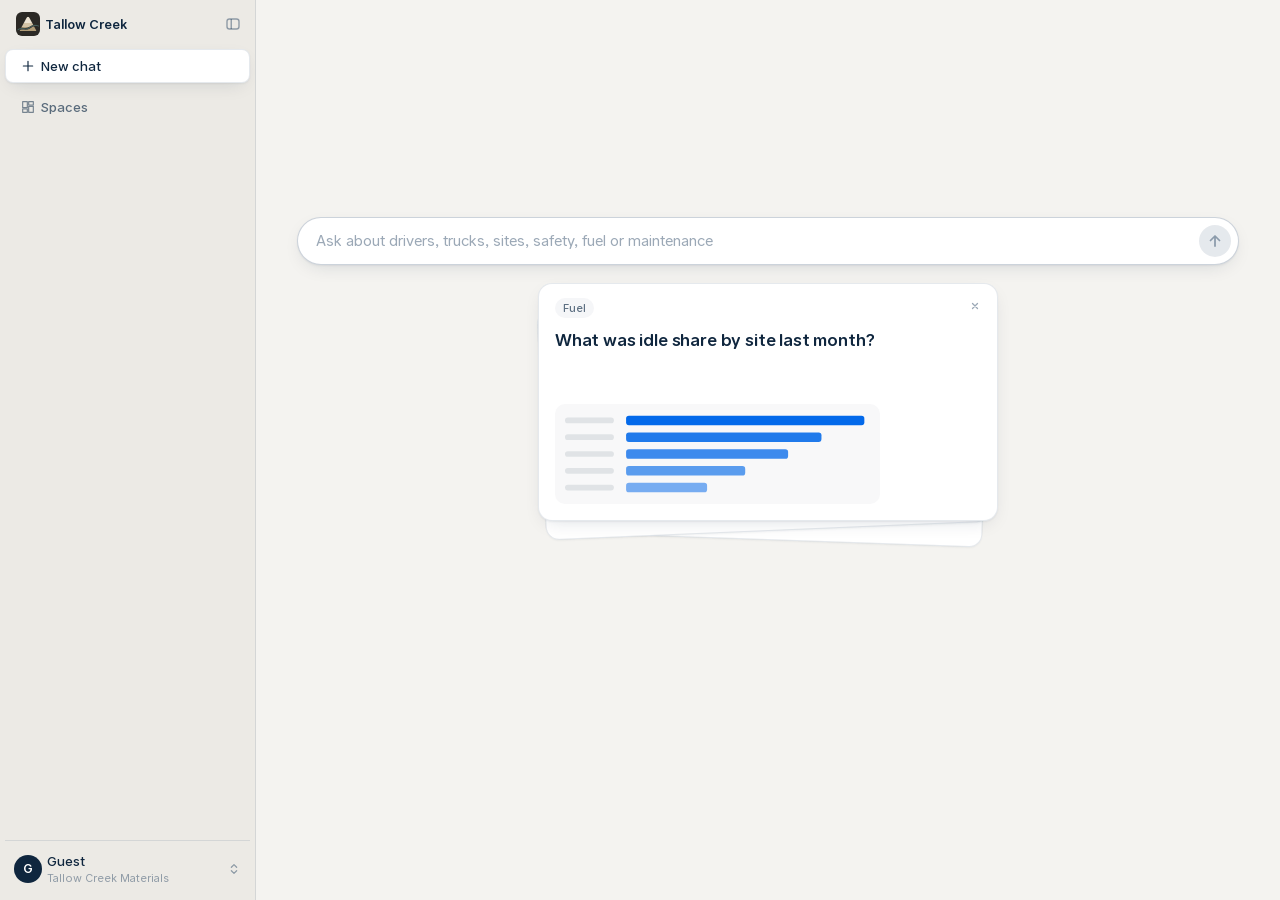
==== commit e1ae0c20: "deploy samsara-agent b66a816" ====
--- a/samsara-agent/index.html
+++ b/samsara-agent/index.html
@@ -5,13 +5,13 @@
     <meta name="viewport" content="width=device-width, initial-scale=1.0" />
     <link rel="icon" type="image/svg+xml" href="/samsara-agent/logo.svg" />
     <title>Fleet assistant · Tallow Creek Materials</title>
-    <script type="module" crossorigin src="/samsara-agent/assets/index-6CYEWWTm.js"></script>
+    <script type="module" crossorigin src="/samsara-agent/assets/index-DGoO9b94.js"></script>
     <link rel="modulepreload" crossorigin href="/samsara-agent/assets/rolldown-runtime-XKyaHtl9.js">
     <link rel="modulepreload" crossorigin href="/samsara-agent/assets/sides-DvJNw2oW.js">
     <link rel="modulepreload" crossorigin href="/samsara-agent/assets/announce-DxYsAM2P.js">
     <link rel="modulepreload" crossorigin href="/samsara-agent/assets/overlays-2iWFJ_rw.js">
     <link rel="modulepreload" crossorigin href="/samsara-agent/assets/data-DCtwdBTX.js">
-    <link rel="stylesheet" crossorigin href="/samsara-agent/assets/index-DkFbAsnM.css">
+    <link rel="stylesheet" crossorigin href="/samsara-agent/assets/index-KgR8yoFL.css">
   </head>
   <body>
     <div id="root"></div>
--- a/samsara-agent/assets/index-KgR8yoFL.css
+++ b/samsara-agent/assets/index-KgR8yoFL.css
@@ -0,0 +1 @@
+@font-face{font-family:Allo;font-style:normal;font-display:swap;font-weight:100 900;src:url(/samsara-agent/assets/AlloVariableFriendly-DCCmRijQ.woff2)format("woff2-variations")}:root{--lightningcss-light:initial;--lightningcss-dark: ;color-scheme:light;--kit-colors-text-primary:#0f263e;--kit-colors-text-secondary:#0b2642a6;--kit-colors-text-tertiary:#04264966;--kit-colors-text-danger:#df2036;--kit-colors-text-success:#0a8532;--kit-colors-text-link:#0369ea;--kit-colors-text-inverse-primary:#fff;--kit-colors-text-inverse-secondary:#ffffffa6;--kit-colors-surface-app:#e6ecf4;--kit-colors-surface-primary:#fff;--kit-colors-surface-secondary:#f2f7fd;--kit-colors-surface-tertiary:#e6ecf4;--kit-colors-surface-inverse:#0f263e;--kit-colors-neutral-10-solid:#f5f6f8;--kit-colors-neutral-20-solid:#e5e9ed;--kit-colors-neutral-40-solid:#ccd3db;--kit-colors-neutral-60-solid:#9aa8b6;--kit-colors-neutral-80-solid:#607184;--kit-colors-border-basic:#00264d1a;--kit-colors-border-interactive:#00264d33;--kit-colors-border-heavy:#0f263e;--kit-interaction-hover:#00264d0a;--kit-interaction-active:#00264d1a;--kit-colors-blue:#0369ea;--kit-colors-blue-high-contrast-1:#0051b8;--kit-colors-blue-high-contrast-2:#003a85;--kit-colors-blue-10:#0369ea0d;--kit-colors-blue-20:#0369ea1a;--kit-colors-blue-40:#0369ea38;--kit-colors-blue-60-solid:#9ac3f6;--kit-colors-green:#0dab41;--kit-colors-green-high-contrast-1:#0a8532;--kit-colors-green-high-contrast-2:#075f24;--kit-colors-red:#df2036;--kit-colors-red-high-contrast-1:#b81427;--kit-colors-red-high-contrast-2:#910818;--kit-colors-orange:#ef6706;--kit-colors-orange-high-contrast-2:#8f3b00;--kit-colors-yellow:#e5b400;--kit-colors-yellow-high-contrast-2:#806400;--kit-colors-purple:#8935ff;--kit-colors-purple-high-contrast-2:#5b23a9;--kit-colors-magenta:#b81b9f;--kit-colors-magenta-high-contrast-2:#70005d;--kit-colors-badge-blue:#0369ea38;--kit-colors-badge-green:#0dab4138;--kit-colors-badge-red:#df203633;--kit-colors-badge-orange:#ef670633;--kit-colors-badge-yellow:#e5b40040;--kit-colors-badge-purple:#8835fd40;--kit-colors-badge-magenta:#b81b9f40;--kit-colors-badge-neutral:#00264d1a;--kit-colors-teal:#4dcba1;--kit-colors-cyan:#71dcf4;--kit-colors-forest:#1c7836;--kit-colors-tomato:#ff5a47;--kit-colors-cheese:#f3b821;--kit-colors-mango:#ff8024;--kit-colors-lavender:#a75cf2;--kit-colors-royal:#5129f0;--kit-colors-steel:#72838c;--kit-colors-wine:#8e344a;--kit-colors-earth:#936841;--kit-colors-candy:#f773b2;--kit-colors-chameleon:#57c315;--kit-colors-severity-low:#0dab41;--kit-colors-severity-medium:#e5b400;--kit-colors-severity-high:#ff5a47;--kit-colors-severity-highest:#b81427;--kit-colors-severity-severe:#b81b9f;--kit-dataviz-monochrome-step0:#003a85;--kit-dataviz-monochrome-step2:#0369ea;--kit-dataviz-monochrome-step4:#0369ea66;--kit-dataviz-track:#00264d14;--kit-dataviz-positive:#1c7836;--kit-dataviz-negative:#ff5a47;--kit-dataviz-reference-line:#3eadc5;--kit-dataviz-threshold:#c54c3e;--kit-chat-user-message-fill:#0369ea;--kit-chat-user-message-chip-fill:#0051b8;--kit-chat-voice-1:#907df5;--kit-chat-voice-2:#a3b6ff;--kit-chat-voice-3:#296ad5;--kit-chat-voice-4:#d4b0f9;--kit-category-operations:#00869a;--kit-category-safety:#0050be;--kit-category-compliance:#d4403a;--kit-category-maintenance:#00682a;--kit-category-coaching:#bc4c80;--kit-spaces-point-outline:var(--kit-colors-blue);--kit-spaces-point-wash:var(--kit-colors-blue-10);--brand-loud:#feae0f;--brand-ink:#1c1917;--brand-stone:#e0ddd5;--brand-night:#002840;--kit-space-xs:3px;--kit-space-sm:5px;--kit-space-smd:8px;--kit-space-md:9px;--kit-space-lg:14px;--kit-space-xl:18px;--kit-space-xxl:24px;--kit-radius-100:5px;--kit-radius-200:6px;--kit-radius-300:8px;--kit-radius-400:11px;--kit-radius-500:15px;--kit-radius-600:20px;--kit-radius-round:1000px;--kit-shadow-dialog:0px 4px 20px 0px #00000026;--kit-shadow-menu:6px 4px 8px 0px #0000000a;--kit-shadow-focus:0px 0px 0px 2px #0369ea;--kit-size-xxs:18px;--kit-size-xs:24px;--kit-size-sm:28px;--kit-size-md:32px;--kit-size-lg:36px;--kit-size-tab:42px;--kit-size-sidebar:250px;--kit-size-assistant-panel:400px;--kit-opacity-disabled:.5;--app-surface-page:#f4f3f0;--app-surface-sidebar:#eceae5;--font-sans:"Allo", system-ui, -apple-system, "Segoe UI", sans-serif;--font-mono:Consolas, Menlo, Monaco, "DejaVu Sans Mono", monospace;--kit-typography-xxxxl-bold-size:45px;--kit-typography-xxxxl-bold-line:56px;--kit-typography-xxxxl-bold-weight:700;--kit-typography-xxxl-bold-size:34px;--kit-typography-xxxl-bold-line:40px;--kit-typography-xxxl-bold-weight:700;--kit-typography-xxl-bold-size:26px;--kit-typography-xxl-bold-line:36px;--kit-typography-xxl-bold-weight:700;--kit-typography-xl-medium-size:19px;--kit-typography-xl-medium-line:28px;--kit-typography-xl-medium-weight:500;--kit-typography-lg-size:14px;--kit-typography-lg-line:20px;--kit-typography-lg-weight:400;--kit-typography-lg-bold-size:16px;--kit-typography-lg-bold-line:24px;--kit-typography-lg-bold-weight:700;--kit-typography-md-size:12px;--kit-typography-md-line:18px;--kit-typography-md-weight:400;--kit-typography-md-medium-size:12px;--kit-typography-md-medium-line:18px;--kit-typography-md-medium-weight:500;--kit-typography-md-bold-size:12px;--kit-typography-md-bold-line:18px;--kit-typography-md-bold-weight:700;--kit-typography-sm-size:12px;--kit-typography-sm-line:16px;--kit-typography-sm-weight:400;--kit-typography-xs-size:12px;--kit-typography-xs-line:16px;--kit-typography-xs-weight:400;--kit-typography-xs-bold-size:12px;--kit-typography-xs-bold-line:16px;--kit-typography-xs-bold-weight:700;--kit-typography-mono-size:12px;--kit-typography-mono-line:18px;--kit-typography-mono-weight:400}:root[data-theme=dark]{--lightningcss-light: ;--lightningcss-dark:initial;color-scheme:dark;--kit-colors-text-primary:#e6ecf4;--kit-colors-text-secondary:#dce6f2a8;--kit-colors-text-tertiary:#dce6f266;--kit-colors-text-danger:#ff6b5e;--kit-colors-text-success:#3dcb6e;--kit-colors-text-link:#6aa8f5;--kit-colors-text-inverse-primary:#0f263e;--kit-colors-text-inverse-secondary:#0f263ea6;--kit-colors-surface-app:#08131f;--kit-colors-surface-primary:#0f1e30;--kit-colors-surface-secondary:#13263b;--kit-colors-surface-tertiary:#1a2f47;--kit-colors-surface-inverse:#e6ecf4;--kit-colors-neutral-10-solid:#152639;--kit-colors-neutral-20-solid:#1e3249;--kit-colors-neutral-40-solid:#33475e;--kit-colors-neutral-60-solid:#62758b;--kit-colors-neutral-80-solid:#9fb0c4;--kit-colors-border-basic:#ffffff1a;--kit-colors-border-interactive:#fff3;--kit-colors-border-heavy:#e6ecf4;--kit-interaction-hover:#ffffff0d;--kit-interaction-active:#ffffff1a;--kit-colors-blue:#1f6fe5;--kit-colors-blue-high-contrast-1:#4c93f3;--kit-colors-blue-high-contrast-2:#7db2f7;--kit-colors-blue-10:#1f6fe51a;--kit-colors-blue-20:#1f6fe52e;--kit-colors-blue-40:#1f6fe547;--kit-colors-blue-60-solid:#2c5c9a;--kit-colors-green:#2fbf5e;--kit-colors-green-high-contrast-1:#3dcb6e;--kit-colors-green-high-contrast-2:#8be3a7;--kit-colors-red:#e8384c;--kit-colors-red-high-contrast-1:#ff6b5e;--kit-colors-red-high-contrast-2:#ff9a90;--kit-colors-orange:#f27a24;--kit-colors-orange-high-contrast-2:#ffb27a;--kit-colors-yellow:#f0c53a;--kit-colors-yellow-high-contrast-2:#f5d777;--kit-colors-purple:#a066ff;--kit-colors-purple-high-contrast-2:#cdb0ff;--kit-colors-magenta:#d04bb8;--kit-colors-magenta-high-contrast-2:#f0a6e3;--kit-colors-badge-blue:#1f6fe547;--kit-colors-badge-green:#2fbf5e40;--kit-colors-badge-red:#e8384c40;--kit-colors-badge-orange:#f27a2440;--kit-colors-badge-yellow:#f0c53a40;--kit-colors-badge-purple:#a066ff40;--kit-colors-badge-magenta:#d04bb840;--kit-colors-badge-neutral:#ffffff1f;--kit-colors-severity-low:#2fbf5e;--kit-colors-severity-medium:#f0c53a;--kit-colors-severity-high:#ff6b5e;--kit-colors-severity-highest:#ff8a80;--kit-colors-severity-severe:#d04bb8;--kit-dataviz-monochrome-step0:#7db2f7;--kit-dataviz-monochrome-step2:#4c93f3;--kit-dataviz-monochrome-step4:#4c93f366;--kit-dataviz-track:#ffffff14;--kit-dataviz-positive:#3dcb6e;--kit-dataviz-negative:#ff6b5e;--kit-dataviz-reference-line:#71dcf4;--kit-dataviz-threshold:#ff8a80;--kit-chat-user-message-fill:#1f6fe5;--kit-chat-user-message-chip-fill:#1858bc;--kit-category-operations:#2bb3c7;--kit-category-safety:#4c93f3;--kit-category-compliance:#ff6b5e;--kit-category-maintenance:#2fbf5e;--kit-category-coaching:#e07baa;--kit-shadow-dialog:0px 4px 20px 0px #00000080;--kit-shadow-menu:6px 4px 8px 0px #0000004d;--app-surface-page:#0b1520;--app-surface-sidebar:#0f1b28}@media (prefers-color-scheme:dark){:root:not([data-theme=light]){--lightningcss-light: ;--lightningcss-dark:initial;color-scheme:dark;--kit-colors-text-primary:#e6ecf4;--kit-colors-text-secondary:#dce6f2a8;--kit-colors-text-tertiary:#dce6f266;--kit-colors-text-danger:#ff6b5e;--kit-colors-text-success:#3dcb6e;--kit-colors-text-link:#6aa8f5;--kit-colors-text-inverse-primary:#0f263e;--kit-colors-text-inverse-secondary:#0f263ea6;--kit-colors-surface-app:#08131f;--kit-colors-surface-primary:#0f1e30;--kit-colors-surface-secondary:#13263b;--kit-colors-surface-tertiary:#1a2f47;--kit-colors-surface-inverse:#e6ecf4;--kit-colors-neutral-10-solid:#152639;--kit-colors-neutral-20-solid:#1e3249;--kit-colors-neutral-40-solid:#33475e;--kit-colors-neutral-60-solid:#62758b;--kit-colors-neutral-80-solid:#9fb0c4;--kit-colors-border-basic:#ffffff1a;--kit-colors-border-interactive:#fff3;--kit-colors-border-heavy:#e6ecf4;--kit-interaction-hover:#ffffff0d;--kit-interaction-active:#ffffff1a;--kit-colors-blue:#1f6fe5;--kit-colors-blue-high-contrast-1:#4c93f3;--kit-colors-blue-high-contrast-2:#7db2f7;--kit-colors-blue-10:#1f6fe51a;--kit-colors-blue-20:#1f6fe52e;--kit-colors-blue-40:#1f6fe547;--kit-colors-blue-60-solid:#2c5c9a;--kit-colors-green:#2fbf5e;--kit-colors-green-high-contrast-1:#3dcb6e;--kit-colors-green-high-contrast-2:#8be3a7;--kit-colors-red:#e8384c;--kit-colors-red-high-contrast-1:#ff6b5e;--kit-colors-red-high-contrast-2:#ff9a90;--kit-colors-orange:#f27a24;--kit-colors-orange-high-contrast-2:#ffb27a;--kit-colors-yellow:#f0c53a;--kit-colors-yellow-high-contrast-2:#f5d777;--kit-colors-purple:#a066ff;--kit-colors-purple-high-contrast-2:#cdb0ff;--kit-colors-magenta:#d04bb8;--kit-colors-magenta-high-contrast-2:#f0a6e3;--kit-colors-badge-blue:#1f6fe547;--kit-colors-badge-green:#2fbf5e40;--kit-colors-badge-red:#e8384c40;--kit-colors-badge-orange:#f27a2440;--kit-colors-badge-yellow:#f0c53a40;--kit-colors-badge-purple:#a066ff40;--kit-colors-badge-magenta:#d04bb840;--kit-colors-badge-neutral:#ffffff1f;--kit-colors-severity-low:#2fbf5e;--kit-colors-severity-medium:#f0c53a;--kit-colors-severity-high:#ff6b5e;--kit-colors-severity-highest:#ff8a80;--kit-colors-severity-severe:#d04bb8;--kit-dataviz-monochrome-step0:#7db2f7;--kit-dataviz-monochrome-step2:#4c93f3;--kit-dataviz-monochrome-step4:#4c93f366;--kit-dataviz-track:#ffffff14;--kit-dataviz-positive:#3dcb6e;--kit-dataviz-negative:#ff6b5e;--kit-dataviz-reference-line:#71dcf4;--kit-dataviz-threshold:#ff8a80;--kit-chat-user-message-fill:#1f6fe5;--kit-chat-user-message-chip-fill:#1858bc;--kit-category-operations:#2bb3c7;--kit-category-safety:#4c93f3;--kit-category-compliance:#ff6b5e;--kit-category-maintenance:#2fbf5e;--kit-category-coaching:#e07baa;--kit-shadow-dialog:0px 4px 20px 0px #00000080;--kit-shadow-menu:6px 4px 8px 0px #0000004d;--app-surface-page:#0b1520;--app-surface-sidebar:#0f1b28}}.kit-typography-xxxxl-bold{font-family:var(--font-sans);font-size:var(--kit-typography-xxxxl-bold-size);line-height:var(--kit-typography-xxxxl-bold-line);font-weight:var(--kit-typography-xxxxl-bold-weight)}.kit-typography-xxxl-bold{font-family:var(--font-sans);font-size:var(--kit-typography-xxxl-bold-size);line-height:var(--kit-typography-xxxl-bold-line);font-weight:var(--kit-typography-xxxl-bold-weight)}.kit-typography-xxl-bold{font-family:var(--font-sans);font-size:var(--kit-typography-xxl-bold-size);line-height:var(--kit-typography-xxl-bold-line);font-weight:var(--kit-typography-xxl-bold-weight)}.kit-typography-xl-medium{font-family:var(--font-sans);font-size:var(--kit-typography-xl-medium-size);line-height:var(--kit-typography-xl-medium-line);font-weight:var(--kit-typography-xl-medium-weight)}.kit-typography-lg{font-family:var(--font-sans);font-size:var(--kit-typography-lg-size);line-height:var(--kit-typography-lg-line);font-weight:var(--kit-typography-lg-weight)}.kit-typography-lg-bold{font-family:var(--font-sans);font-size:var(--kit-typography-lg-bold-size);line-height:var(--kit-typography-lg-bold-line);font-weight:var(--kit-typography-lg-bold-weight)}.kit-typography-md{font-family:var(--font-sans);font-size:var(--kit-typography-md-size);line-height:var(--kit-typography-md-line);font-weight:var(--kit-typography-md-weight)}.kit-typography-md-medium{font-family:var(--font-sans);font-size:var(--kit-typography-md-medium-size);line-height:var(--kit-typography-md-medium-line);font-weight:var(--kit-typography-md-medium-weight)}.kit-typography-md-bold{font-family:var(--font-sans);font-size:var(--kit-typography-md-bold-size);line-height:var(--kit-typography-md-bold-line);font-weight:var(--kit-typography-md-bold-weight)}.kit-typography-sm{font-family:var(--font-sans);font-size:var(--kit-typography-sm-size);line-height:var(--kit-typography-sm-line);font-weight:var(--kit-typography-sm-weight)}.kit-typography-xs{font-family:var(--font-sans);font-size:var(--kit-typography-xs-size);line-height:var(--kit-typography-xs-line);font-weight:var(--kit-typography-xs-weight)}.kit-typography-xs-bold{font-family:var(--font-sans);font-size:var(--kit-typography-xs-bold-size);line-height:var(--kit-typography-xs-bold-line);font-weight:var(--kit-typography-xs-bold-weight);letter-spacing:.5px}.kit-typography-mono{font-family:var(--font-mono);font-size:var(--kit-typography-mono-size);line-height:var(--kit-typography-mono-line);font-weight:var(--kit-typography-mono-weight)}body{font-family:var(--font-sans);color:var(--kit-colors-text-primary);background:var(--kit-colors-surface-primary);-webkit-font-smoothing:antialiased;margin:0;font-size:14px;line-height:24px}.sk-row{gap:var(--kit-space-sm);flex-wrap:wrap;align-items:center;display:flex}.sk-stack{gap:var(--kit-space-md);flex-direction:column;display:flex}.sk-icon{flex-shrink:0;display:block}:focus-visible{outline:2px solid var(--kit-colors-blue);outline-offset:2px}.sk-btn{justify-content:center;align-items:center;gap:var(--kit-space-sm);height:var(--kit-size-md);padding:0 var(--kit-space-md);border-radius:var(--kit-radius-300);font:500 14px/24px var(--font-sans);cursor:pointer;white-space:nowrap;border:1px solid #0000;transition:background-color .12s,border-color .12s,color .12s;display:inline-flex}.sk-btn--sm{height:var(--kit-size-sm);padding:0 var(--kit-space-smd);font-size:13px}.sk-btn--iconOnly{width:var(--kit-size-md);padding:0}.sk-btn--sm.sk-btn--iconOnly{width:var(--kit-size-sm)}.sk-btn--primary{background:var(--kit-colors-blue);color:#fff}.sk-btn--primary:hover{background:var(--kit-colors-blue-high-contrast-1)}.sk-btn--primary:active{background:var(--kit-colors-blue-high-contrast-2)}.sk-btn--secondary{background:var(--kit-colors-surface-primary);border-color:var(--kit-colors-border-interactive);color:var(--kit-colors-text-primary)}.sk-btn--secondary:hover,.sk-btn--tertiary:hover,.sk-btn--toggleOn:hover{background-image:linear-gradient(var(--kit-interaction-hover), var(--kit-interaction-hover))}.sk-btn--secondary:active,.sk-btn--tertiary:active{background-image:linear-gradient(var(--kit-interaction-active), var(--kit-interaction-active))}.sk-btn--tertiary{color:var(--kit-colors-text-primary);background:0 0}.sk-btn--submit{background:var(--kit-colors-blue-10);color:var(--kit-colors-text-link)}.sk-btn--submit:hover{background:var(--kit-colors-blue-20)}.sk-btn--danger{background:var(--kit-colors-red);color:#fff}.sk-btn--danger:hover{background:var(--kit-colors-red-high-contrast-1)}.sk-btn--toggleOn{background:var(--kit-colors-blue-10);border-color:var(--kit-colors-blue);color:var(--kit-colors-text-link)}.sk-btn:disabled{opacity:var(--kit-opacity-disabled);cursor:not-allowed}.sk-badge{align-items:center;gap:var(--kit-space-xs);border-radius:var(--kit-radius-round);font:700 12px/16px var(--font-sans);letter-spacing:.5px;white-space:nowrap;display:inline-flex}.sk-badge--xs{min-height:16px;padding:0 var(--kit-space-xs);font-size:11px}.sk-badge--sm{min-height:20px;padding:2px 6px}.sk-badge--md{min-height:24px;padding:var(--kit-space-xs) var(--kit-space-sm)}.sk-badge--lg{min-height:28px;padding:var(--kit-space-xs) var(--kit-space-md);font-size:13px;line-height:20px}.sk-badge--secondary.sk-badge--neutral{background:var(--kit-colors-badge-neutral);color:var(--kit-colors-text-primary)}.sk-badge--secondary.sk-badge--blue{background:var(--kit-colors-badge-blue);color:var(--kit-colors-blue-high-contrast-2)}.sk-badge--secondary.sk-badge--green{background:var(--kit-colors-badge-green);color:var(--kit-colors-green-high-contrast-2)}.sk-badge--secondary.sk-badge--red{background:var(--kit-colors-badge-red);color:var(--kit-colors-red-high-contrast-2)}.sk-badge--secondary.sk-badge--orange{background:var(--kit-colors-badge-orange);color:var(--kit-colors-orange-high-contrast-2)}.sk-badge--secondary.sk-badge--yellow{background:var(--kit-colors-badge-yellow);color:var(--kit-colors-yellow-high-contrast-2)}.sk-badge--secondary.sk-badge--purple{background:var(--kit-colors-badge-purple);color:var(--kit-colors-purple-high-contrast-2)}.sk-badge--secondary.sk-badge--magenta{background:var(--kit-colors-badge-magenta);color:var(--kit-colors-magenta-high-contrast-2)}.sk-badge--primary.sk-badge--neutral{background:var(--kit-colors-surface-inverse);color:var(--kit-colors-text-inverse-primary)}.sk-badge--primary.sk-badge--blue{background:var(--kit-colors-blue);color:#fff}.sk-badge--primary.sk-badge--red{background:var(--kit-colors-red);color:#fff}.sk-badge--primary.sk-badge--green{background:var(--kit-colors-green-high-contrast-1);color:#fff}.sk-tabs{gap:var(--kit-space-lg);display:flex}.sk-tabs--primary{border-bottom:1px solid var(--kit-colors-border-basic)}.sk-tab{appearance:none;padding:var(--kit-space-sm) 0;font:500 14px/24px var(--font-sans);color:var(--kit-colors-text-secondary);cursor:pointer;align-items:center;gap:var(--kit-space-xs);background:0 0;border:0;border-bottom:2px solid #0000;margin-bottom:-1px;display:inline-flex}.sk-tab:hover{color:var(--kit-colors-text-primary)}.sk-tabs--primary .sk-tab.is-active,.sk-tabs--primary .sk-tab[data-selected]{color:var(--kit-colors-text-primary);border-bottom-color:var(--kit-colors-text-primary)}.sk-tabs--pill{gap:var(--kit-space-xs)}.sk-tabs--pill .sk-tab{padding:var(--kit-space-xs) var(--kit-space-smd);border-radius:var(--kit-radius-round);border:0;margin:0;font-size:13px;line-height:20px}.sk-tabs--pill .sk-tab:hover{background:var(--kit-interaction-hover)}.sk-tabs--pill .sk-tab.is-active,.sk-tabs--pill .sk-tab[data-selected]{background:var(--kit-colors-neutral-20-solid);color:var(--kit-colors-text-primary)}.sk-tab-count{color:var(--kit-colors-text-secondary);font-size:12px}.sk-tab:focus-visible,.sk-radio-segment:focus-visible,.sk-menu-item[data-highlighted]:focus-visible{outline:2px solid var(--kit-colors-border-interactive);outline-offset:-2px}.sk-menu{min-width:160px;max-height:min(320px, var(--available-height,320px));padding:var(--kit-space-xs);border:1px solid var(--kit-colors-border-basic);border-radius:var(--kit-radius-300);background:var(--kit-colors-surface-primary);color:var(--kit-colors-text-primary);box-shadow:var(--kit-shadow-menu);margin:0;overflow-y:auto}.sk-menu-item{width:100%;padding:6px var(--kit-space-sm);border-radius:var(--kit-radius-200);font:400 13px/20px var(--font-sans);color:var(--kit-colors-text-primary);text-align:left;white-space:nowrap;cursor:pointer;background:0 0;border:0;outline:none;align-items:center;gap:6px;display:flex}.sk-menu-item[data-highlighted]{background:var(--kit-interaction-hover)}.sk-menu-item[data-disabled]{color:var(--kit-colors-text-tertiary);cursor:default}.sk-menu-item[data-checked]{font-weight:500}.sk-menu-check{visibility:hidden;flex:none;width:14px;display:inline-flex}.sk-menu-item[data-checked] .sk-menu-check{visibility:visible}.sk-radio-group{border-radius:var(--kit-radius-300);background:var(--kit-colors-surface-secondary);padding:2px;display:flex}.sk-radio-segment{appearance:none;padding:4px var(--kit-space-sm);border-radius:var(--kit-radius-200);font:500 12px/16px var(--font-sans);text-align:center;color:var(--kit-colors-text-secondary);cursor:pointer;background:0 0;border:0;flex:1}.sk-radio-segment[data-checked]{background:var(--kit-colors-surface-primary);color:var(--kit-colors-text-primary)}.sk-hint{max-width:240px;padding:4px var(--kit-space-sm);border-radius:var(--kit-radius-200);background:var(--kit-colors-surface-inverse);color:var(--kit-colors-text-inverse-primary);font:500 12px/16px var(--font-sans);pointer-events:none;border:0;align-items:center;gap:6px;margin:0;display:inline-flex}:is(.sk-hint,.sk-menu,.sk-dialog,.sk-toast,.sk-disclosure-panel)[hidden]{display:none}.sk-hint-keys{color:var(--kit-colors-text-inverse-secondary);letter-spacing:.02em;font-weight:400}.sk-disclosure-trigger{font:inherit;color:inherit;text-align:left;cursor:pointer;background:0 0;border:0;align-items:center;gap:6px;padding:0;display:inline-flex}.sk-disclosure-trigger:focus-visible{outline:2px solid var(--kit-colors-border-interactive);outline-offset:2px;border-radius:var(--kit-radius-200)}.sk-disclosure-chevron{flex:none;transition:transform .12s ease-out;display:inline-flex}.sk-disclosure-trigger[data-open] .sk-disclosure-chevron{transform:rotate(90deg)}.sk-disclosure-panel{height:var(--collapsible-panel-height);transition:height .16s ease-out;overflow:hidden}.sk-disclosure-panel:is([data-starting-style],[data-ending-style]){height:0}@media (prefers-reduced-motion:reduce){.sk-disclosure-chevron,.sk-disclosure-panel{transition:none}}.sk-dialog-backdrop{background:#0000003d;position:fixed;inset:0}.sk-dialog{width:min(400px,100vw - 32px);height:fit-content;padding:var(--kit-space-lg);border:1px solid var(--kit-colors-border-basic);border-radius:var(--kit-radius-400);background:var(--kit-colors-surface-primary);color:var(--kit-colors-text-primary);box-shadow:var(--kit-shadow-dialog);font-family:var(--font-sans);margin:auto;position:fixed;inset:0}.sk-dialog-title{font:600 16px/24px var(--font-sans);margin:0}.sk-dialog-description{margin:var(--kit-space-xs) 0 0;font:400 14px/20px var(--font-sans);color:var(--kit-colors-text-secondary)}.sk-dialog-actions{justify-content:flex-end;gap:var(--kit-space-sm);margin-top:var(--kit-space-lg);display:flex}.sk-toasts{gap:var(--kit-space-sm);margin:0;background:0 0;border:0;flex-direction:column;width:max-content;max-width:calc(100vw - 32px);margin-inline:auto;padding:0;display:flex;inset:56px 0 auto}.sk-toast{align-items:center;gap:var(--kit-space-sm);min-width:220px;padding:var(--kit-space-sm) var(--kit-space-sm) var(--kit-space-sm) var(--kit-space-smd);border-radius:var(--kit-radius-300);background:var(--kit-colors-surface-inverse);color:var(--kit-colors-text-inverse-primary);box-shadow:var(--kit-shadow-menu);font-family:var(--font-sans);display:flex}.sk-toast-icon{color:var(--kit-colors-green);flex:none;display:inline-flex}.sk-toast[data-type=error] .sk-toast-icon{color:var(--kit-colors-red)}.sk-toast-text{flex:1;min-width:0}.sk-toast-title{font:500 13px/20px var(--font-sans)}.sk-toast-description{font:400 12px/16px var(--font-sans);color:var(--kit-colors-text-inverse-secondary)}.sk-toast-description:empty{display:none}.sk-toast-action{padding:2px var(--kit-space-sm);border-radius:var(--kit-radius-200);font:500 13px/20px var(--font-sans);color:var(--kit-colors-text-inverse-primary);cursor:pointer;background:0 0;border:0;flex:none;text-decoration:underline}.sk-toast-action:empty{display:none}.sk-toast-close{border-radius:var(--kit-radius-200);color:var(--kit-colors-text-inverse-secondary);cursor:pointer;background:0 0;border:0;flex:none;padding:4px;display:inline-flex}.sk-toast-close:hover{color:var(--kit-colors-text-inverse-primary)}.sk-points{position:relative}.sk-point{outline:none}.sk-point:focus-visible{outline:2px solid var(--kit-colors-border-interactive);outline-offset:1px}.sk-readout{--rx:-50%;--ry:calc(-100% - 8px);z-index:2;transform:translate(var(--rx), var(--ry));padding:4px var(--kit-space-sm);border-radius:var(--kit-radius-200);background:var(--kit-colors-surface-inverse);color:var(--kit-colors-text-inverse-primary);font:500 12px/16px var(--font-sans);font-variant-numeric:tabular-nums;white-space:nowrap;pointer-events:none;box-shadow:var(--kit-shadow-menu);position:absolute}.sk-readout--start{--rx:0}.sk-readout--end{--rx:-100%}.sk-readout--below{--ry:12px}.sk-readout-sub{color:var(--kit-colors-text-inverse-secondary);font-weight:400;display:block}.sk-field{gap:var(--kit-space-xs);flex-direction:column;max-width:360px;display:flex}.sk-field-label{font:500 13px/20px var(--font-sans)}.sk-input{align-items:center;gap:var(--kit-space-sm);height:var(--kit-size-md);padding:0 var(--kit-space-smd);border:1px solid var(--kit-colors-border-interactive);border-radius:var(--kit-radius-300);background:var(--kit-colors-surface-primary);display:flex}.sk-input:focus-within{outline:2px solid var(--kit-colors-blue);outline-offset:-1px}.sk-input input{min-width:0;font:400 14px/24px var(--font-sans);color:var(--kit-colors-text-primary);background:0 0;border:0;outline:0;flex:1}.sk-input input::placeholder{color:var(--kit-colors-text-secondary)}.sk-input-icon{color:var(--kit-colors-neutral-80-solid)}.sk-field-helper{color:var(--kit-colors-text-secondary);font-size:13px;line-height:20px}.sk-field.is-error .sk-input{border-color:var(--kit-colors-red)}.sk-field-error{color:var(--kit-colors-text-danger);font-size:13px;line-height:20px}.sk-nav{width:var(--kit-size-sidebar);background:var(--kit-colors-surface-app);padding:var(--kit-space-sm) 0;box-sizing:border-box}.sk-nav-header{height:36px;margin:var(--kit-space-sm) var(--kit-space-md) var(--kit-space-md);align-items:center;display:flex}.sk-nav-org{align-items:center;gap:var(--kit-space-sm);font:500 14px/20px var(--font-sans);display:flex}.sk-nav-orgmark{border-radius:var(--kit-radius-300);background:var(--kit-colors-surface-inverse);width:28px;height:28px;color:var(--kit-colors-text-inverse-primary);place-items:center;font-size:13px;font-weight:700;display:grid}.sk-nav-search{align-items:center;gap:var(--kit-space-smd);height:36px;margin:0 var(--kit-space-md) var(--kit-space-sm);padding:0 var(--kit-space-smd);border-radius:var(--kit-radius-400);background:var(--kit-colors-surface-primary);color:var(--kit-colors-text-secondary);font-size:14px;display:flex}.sk-nav-search kbd{font:12px/16px var(--font-mono);border:1px solid var(--kit-colors-border-basic);border-radius:var(--kit-radius-100);margin-left:auto;padding:0 5px}.sk-nav-list{margin:0;padding:0;list-style:none}.sk-nav-item{align-items:center;gap:var(--kit-space-smd);min-height:38px;margin:2px var(--kit-space-md);padding:0 var(--kit-space-sm);border-radius:var(--kit-radius-400);color:var(--kit-colors-text-primary);font-size:14px;text-decoration:none;display:flex}.sk-nav-item:hover{background:var(--kit-interaction-hover)}.sk-nav-item.is-active{background:var(--kit-interaction-active);font-weight:500}.sk-nav-item.is-admin{color:var(--kit-colors-purple)}.sk-nav-icon{color:var(--kit-colors-neutral-80-solid);display:flex}.sk-nav-item.is-active .sk-nav-icon{color:var(--kit-colors-text-primary)}.sk-nav-label{flex:1}.sk-nav-dot{background:var(--kit-colors-blue);border-radius:50%;width:8px;height:8px}.sk-banner{align-items:flex-start;gap:var(--kit-space-smd);padding:var(--kit-space-smd) var(--kit-space-md);border-radius:var(--kit-radius-300);border:1px solid;font-size:14px;line-height:20px;display:flex}.sk-banner-icon{margin-top:1px}.sk-banner-body{flex:1}.sk-banner-title{font-weight:700}.sk-banner .sk-btn{height:24px;margin:-2px 0}.sk-banner--info{background:var(--kit-colors-blue-10);border-color:var(--kit-colors-blue-40)}.sk-banner--info .sk-banner-icon{color:var(--kit-colors-text-link)}.sk-banner--success{background:var(--kit-colors-badge-green);border-color:#0000}.sk-banner--success .sk-banner-icon{color:var(--kit-colors-text-success)}.sk-banner--warning{background:var(--kit-colors-badge-orange);border-color:#0000}.sk-banner--warning .sk-banner-icon{color:var(--kit-colors-orange-high-contrast-2)}.sk-banner--error{background:var(--kit-colors-badge-red);border-color:#0000}.sk-banner--error .sk-banner-icon{color:var(--kit-colors-text-danger)}.sk-cat{color:#fff;border-radius:50%;flex-shrink:0;place-items:center;width:24px;height:24px;display:inline-grid}.sk-agentcard--recommended .sk-cat{width:40px;height:40px}.sk-cat--operations{background:var(--kit-category-operations)}.sk-cat--safety{background:var(--kit-category-safety)}.sk-cat--compliance{background:var(--kit-category-compliance)}.sk-cat--maintenance{background:var(--kit-category-maintenance)}.sk-cat--coaching{background:var(--kit-category-coaching)}.sk-agentcard{appearance:none;text-align:left;font:inherit;color:inherit;gap:var(--kit-space-sm);padding:var(--kit-space-lg);border:1px solid var(--kit-colors-border-interactive);border-radius:var(--kit-radius-500);background:var(--kit-colors-surface-primary);box-sizing:border-box;flex-direction:column;width:100%;display:flex}.sk-agentcard--interactive{cursor:pointer}.sk-agentcard--interactive:hover{background:var(--kit-colors-neutral-10-solid)}.sk-agentcard--recommended{padding:var(--kit-space-xl);border-radius:var(--kit-radius-600);gap:var(--kit-space-md)}.sk-agentcard-top{justify-content:space-between;align-items:flex-start;gap:var(--kit-space-smd);display:flex}.sk-agentcard-kind{align-items:center;gap:var(--kit-space-xs);color:var(--kit-colors-text-secondary);font-size:13px;line-height:20px;display:inline-flex}.sk-agentcard-text{gap:var(--kit-space-xs);flex-direction:column;display:flex}.sk-agentcard-title{font:700 14px/20px var(--font-sans)}.sk-agentcard--recommended .sk-agentcard-title{font-size:16px;line-height:24px}.sk-agentcard-desc{color:var(--kit-colors-text-secondary);-webkit-line-clamp:2;-webkit-box-orient:vertical;font-size:13px;line-height:20px;display:-webkit-box;overflow:hidden}.sk-agentcard--recommended .sk-agentcard-desc{-webkit-line-clamp:4}.sk-agentcard-meta{align-items:center;gap:var(--kit-space-xs);color:var(--kit-colors-text-secondary);font-size:13px;line-height:20px;display:flex}.sk-agentcard-perm{align-items:flex-start;gap:var(--kit-space-sm);padding:var(--kit-space-sm) var(--kit-space-smd);border-radius:var(--kit-radius-300);background:var(--kit-colors-surface-secondary);color:var(--kit-colors-text-secondary);font-size:13px;line-height:20px;display:flex}.sk-agentcard-perm .sk-icon{margin-top:3px}.sk-table-wrap{border:1px solid var(--kit-colors-border-basic);border-radius:var(--kit-radius-500);background:var(--kit-colors-surface-primary);overflow:hidden}.sk-table-wrap--bare{border:0;border-radius:0}.sk-table-tools{padding:var(--kit-space-smd);border-bottom:1px solid var(--kit-colors-border-basic)}.sk-table{border-collapse:collapse;width:100%;font-size:14px;line-height:20px}.sk-table th{font:500 13px/20px var(--font-sans);color:var(--kit-colors-text-secondary);padding:var(--kit-space-sm) var(--kit-space-md);border-bottom:1px solid var(--kit-colors-border-basic);white-space:nowrap}.sk-table td{padding:var(--kit-space-smd) var(--kit-space-md);border-bottom:1px solid var(--kit-colors-border-basic);font-variant-numeric:tabular-nums}.sk-table--compact td{padding:6px var(--kit-space-md)}.sk-table tbody tr:last-child td{border-bottom:0}.sk-table tbody tr:hover td{background:var(--kit-interaction-hover)}.sk-table td.is-muted{color:var(--kit-colors-text-secondary)}.sk-table td.is-mono{font:13px/20px var(--font-mono)}.sk-table td.is-nowrap{white-space:nowrap}.sk-table-sort{appearance:none;font:inherit;color:inherit;cursor:pointer;background:0 0;border:0;align-items:center;gap:4px;padding:0;display:inline-flex}.sk-table-sort:hover{color:var(--kit-colors-text-primary)}.sk-table-sort-mark{min-width:9px;font-size:9px}.sk-table-wrap--bare .sk-table th:first-child,.sk-table-wrap--bare .sk-table td:first-child{padding-left:0}.sk-table-wrap--bare .sk-table th:last-child,.sk-table-wrap--bare .sk-table td:last-child{padding-right:0}.sk-agentavatar{background:var(--kit-colors-neutral-20-solid);width:24px;height:24px;color:var(--kit-colors-text-primary);border-radius:50%;flex-shrink:0;place-items:center;display:inline-grid}.sk-agentavatar--secondary{background:var(--kit-colors-neutral-10-solid)}.sk-agentavatar--lg{width:40px;height:40px}.sk-msg-row{gap:var(--kit-space-sm);align-items:flex-start;display:flex}.sk-msg-row--user{justify-content:flex-end}.sk-msg-col{gap:var(--kit-space-sm);flex-direction:column;flex:1;min-width:0;display:flex}.sk-msg-agent{font:500 13px/24px var(--font-sans);color:var(--kit-colors-text-secondary)}.sk-msg{overflow-wrap:break-word;font-size:14px;line-height:24px}.sk-msg--user{background:var(--kit-chat-user-message-fill);color:#fff;padding:var(--kit-space-sm) var(--kit-space-md);border-radius:var(--kit-radius-600);max-width:85%}.sk-msg--assistant{background:var(--kit-colors-surface-primary);border-radius:var(--kit-radius-600);padding-top:0}.sk-msg-thinking{align-items:center;gap:var(--kit-space-sm);color:var(--kit-colors-text-secondary);font-size:13px;line-height:24px;display:inline-flex}.sk-dots{gap:3px;display:inline-flex}.sk-dots i{background:var(--kit-colors-neutral-60-solid);border-radius:50%;width:5px;height:5px;animation:1.2s ease-in-out infinite sk-blink}.sk-dots i:nth-child(2){animation-delay:.15s}.sk-dots i:nth-child(3){animation-delay:.3s}@keyframes sk-blink{0%,80%,to{opacity:.3}40%{opacity:1}}.sk-msg-steps{flex-direction:column;gap:6px;margin:0;padding:0;list-style:none;display:flex}.sk-step{align-items:center;gap:var(--kit-space-sm);color:var(--kit-colors-text-secondary);font-size:13px;line-height:20px;display:flex}.sk-step.is-running{color:var(--kit-colors-text-primary)}.sk-step-mark{background:var(--kit-colors-neutral-20-solid);width:16px;height:16px;color:var(--kit-colors-text-primary);border-radius:50%;flex-shrink:0;place-items:center;display:grid}.sk-step.is-running .sk-step-mark{background:0 0}.sk-spin{border:2px solid var(--kit-colors-neutral-40-solid);border-top-color:var(--kit-colors-blue);box-sizing:border-box;border-radius:50%;width:12px;height:12px;animation:.8s linear infinite sk-rot}@keyframes sk-rot{to{transform:rotate(360deg)}}.sk-msg-stopped{color:var(--kit-colors-text-secondary);font-size:13px}.sk-msg-sources{gap:var(--kit-space-xs);flex-wrap:wrap;display:flex}.sk-source{padding:4px var(--kit-space-sm);border-radius:var(--kit-radius-round);border:1px solid var(--kit-colors-border-basic);color:var(--kit-colors-text-secondary);font-size:12px;line-height:16px}.sk-source--more{border-style:dashed}.sk-pointref{border-radius:var(--kit-radius-100);background:var(--kit-chat-user-message-chip-fill);align-items:center;gap:4px;margin-right:4px;padding:0 6px;font-size:12px;display:inline-flex}.sk-composer{border:1px solid var(--kit-colors-border-interactive);border-radius:var(--kit-radius-500);background:var(--kit-colors-surface-primary);padding:var(--kit-space-sm);gap:var(--kit-space-xs);flex-direction:column;display:flex}.sk-composer:focus-within{outline:2px solid var(--kit-colors-blue);outline-offset:-1px}.sk-composer--dragOver{border-color:var(--kit-colors-blue);box-shadow:0 0 0 2px var(--kit-colors-blue-20)}.sk-composer--disabled{background:var(--kit-colors-surface-secondary);opacity:var(--kit-opacity-disabled);pointer-events:none}.sk-composer-editor{min-height:32px;padding:var(--kit-space-xs) var(--kit-space-xs);outline:0;font-size:14px;line-height:24px}.sk-composer-editor:empty:before{content:attr(data-placeholder);color:var(--kit-colors-text-secondary)}.sk-composer-row{justify-content:space-between;align-items:center;display:flex}.sk-composer-start,.sk-composer-end{align-items:center;gap:var(--kit-space-xs);display:flex}.sk-mode{appearance:none;height:32px;padding:0 var(--kit-space-sm) 0 4px;border-radius:var(--kit-radius-300);font:500 13px/20px var(--font-sans);color:var(--kit-colors-text-primary);cursor:pointer;background:0 0;border:0;align-items:center;gap:6px;display:inline-flex}.sk-mode:hover{background:var(--kit-interaction-hover)}.sk-composer-disclaimer{text-align:center;color:var(--kit-colors-text-secondary);padding-top:2px;font-size:12px;line-height:16px}.sk-prompts{gap:var(--kit-space-sm);flex-wrap:wrap;display:flex}.sk-prompts--stacked{flex-direction:column;align-items:stretch}.sk-prompt{appearance:none;align-items:center;gap:var(--kit-space-sm);text-align:left;padding:6px var(--kit-space-smd);border:1px solid var(--kit-colors-border-interactive);border-radius:var(--kit-radius-round);background:var(--kit-colors-surface-primary);font:400 13px/20px var(--font-sans);color:var(--kit-colors-text-primary);cursor:pointer;display:inline-flex}.sk-prompts--stacked .sk-prompt{border-radius:var(--kit-radius-300);padding:var(--kit-space-sm) var(--kit-space-smd)}.sk-prompt:hover{background:var(--kit-colors-neutral-10-solid)}.sk-prompt .sk-icon{color:var(--kit-colors-text-secondary)}.sk-action{border:1px solid var(--kit-colors-border-interactive);border-radius:var(--kit-radius-500);padding:var(--kit-space-md);background:var(--kit-colors-surface-primary);gap:var(--kit-space-smd);flex-direction:column;display:flex}.sk-action-head{justify-content:space-between;align-items:center;gap:var(--kit-space-sm);display:flex}.sk-action-title{font:700 14px/20px var(--font-sans)}.sk-action-desc{color:var(--kit-colors-text-secondary);margin:0;font-size:13px;line-height:20px}.sk-action-items{border-top:1px solid var(--kit-colors-border-basic);margin:0;padding:0;list-style:none}.sk-action-items li{justify-content:space-between;gap:var(--kit-space-md);padding:var(--kit-space-sm) 0;border-bottom:1px solid var(--kit-colors-border-basic);font-size:13px;line-height:20px;display:flex}.sk-action-item-label{color:var(--kit-colors-text-secondary)}.sk-action-diff{align-items:center;gap:6px;display:inline-flex}.sk-action-diff s{color:var(--kit-colors-text-secondary)}.sk-action-buttons{gap:var(--kit-space-sm);display:flex}.sk-action-result{color:var(--kit-colors-text-secondary);align-items:center;gap:6px;font-size:13px;display:flex}.sk-action.is-approved .sk-action-result{color:var(--kit-colors-text-success)}.sk-kpi{gap:var(--kit-space-xs);flex-direction:column;display:flex}.sk-kpi-label{font:500 13px/20px var(--font-sans);color:var(--kit-colors-text-secondary)}.sk-kpi-value{font:700 34px/40px var(--font-sans);font-variant-numeric:tabular-nums;letter-spacing:-.5px}.sk-kpi-unit{font:500 16px/24px var(--font-sans);color:var(--kit-colors-text-secondary);letter-spacing:0;margin-left:4px}.sk-kpi-delta{font:500 13px/20px var(--font-sans)}.sk-kpi-delta.is-good{color:var(--kit-colors-text-success)}.sk-kpi-delta.is-bad{color:var(--kit-colors-text-danger)}.sk-kpi-period{color:var(--kit-colors-text-secondary);font-weight:400}.sk-progress{flex-direction:column;gap:6px;display:flex}.sk-progress-label{color:var(--kit-colors-text-secondary);justify-content:space-between;font-size:13px;line-height:20px;display:flex}.sk-progress-num{font-variant-numeric:tabular-nums;color:var(--kit-colors-text-primary);font-weight:500}.sk-progress-track{border-radius:var(--kit-radius-round);background:var(--kit-dataviz-track);height:8px;overflow:hidden}.sk-progress--compact .sk-progress-track{height:6px}.sk-progress-fill{border-radius:inherit;background:var(--kit-dataviz-monochrome-step2);height:100%}.sk-progress-fill.is-good{background:var(--kit-colors-green)}.sk-progress-fill.is-warn{background:var(--kit-colors-orange)}.sk-bars{gap:var(--kit-space-sm);flex-direction:column;margin:0;display:flex}.sk-bars-title{font:500 13px/20px var(--font-sans);color:var(--kit-colors-text-secondary)}.sk-bars-list{gap:var(--kit-space-sm);flex-direction:column;display:flex}.sk-bar-row{flex-direction:column;gap:4px;display:flex}.sk-bar-label{color:var(--kit-colors-text-primary);font-size:13px;line-height:16px}.sk-bar-track{border-radius:var(--kit-radius-100);background:var(--kit-dataviz-track);height:16px;position:relative}.sk-bar-fill{border-radius:var(--kit-radius-100);background:var(--kit-dataviz-monochrome-step2);min-width:2px;height:100%;position:relative}.sk-bar-fill.is-negative{background:var(--kit-dataviz-negative)}.sk-bar-fill.is-positive{background:var(--kit-dataviz-positive)}.sk-bar-val{font:500 12px/16px var(--font-sans);font-variant-numeric:tabular-nums;color:var(--kit-colors-text-primary);position:absolute;top:0}.sk-bar-val--in{color:#fff;right:6px}.sk-bars-note{color:var(--kit-colors-text-secondary);font-size:12px;line-height:16px}.sk-spotlight{gap:var(--kit-space-xs);padding:var(--kit-space-md) var(--kit-space-lg);border-radius:var(--kit-radius-500);background:var(--kit-colors-surface-secondary);flex-direction:column;display:flex}.sk-spotlight-eyebrow{font:700 12px/16px var(--font-sans);letter-spacing:.5px;text-transform:uppercase;color:var(--kit-colors-text-link)}.sk-spotlight-title{font:700 16px/24px var(--font-sans)}.sk-spotlight-body{color:var(--kit-colors-text-secondary);font-size:14px;line-height:24px}.sk-spotlight-actions{gap:var(--kit-space-sm);margin-top:var(--kit-space-sm);display:flex}.sk-perm{align-items:center;gap:var(--kit-space-sm);padding:var(--kit-space-smd) var(--kit-space-md);border-radius:var(--kit-radius-300);background:var(--kit-colors-surface-secondary);color:var(--kit-colors-text-secondary);font-size:13px;line-height:20px;display:flex}.sk-spacecard{appearance:none;text-align:left;font:inherit;color:inherit;border:1px solid var(--kit-colors-border-interactive);border-radius:var(--kit-radius-500);background:var(--kit-colors-surface-primary);cursor:pointer;flex-direction:column;width:100%;padding:0;display:flex;overflow:hidden}.sk-spacecard:hover{background:var(--kit-colors-neutral-10-solid)}.sk-spacecard-thumb{padding:var(--kit-space-md);background:var(--kit-colors-surface-secondary);border-bottom:1px solid var(--kit-colors-border-basic);grid-template-rows:18px 40px;grid-template-columns:repeat(3,1fr);gap:6px;display:grid}.sk-spacecard-thumb span{background:var(--kit-colors-surface-primary);border:1px solid var(--kit-colors-border-basic);border-radius:4px}.sk-spacecard-thumb .sk-thumb-wide{grid-column:span 2}.sk-spacecard-body{gap:var(--kit-space-xs);padding:var(--kit-space-md);flex-direction:column;display:flex}.sk-spacecard-title{align-items:center;gap:var(--kit-space-sm);font:700 14px/20px var(--font-sans);display:flex}.sk-spacecard-desc{color:var(--kit-colors-text-secondary);font-size:13px;line-height:20px}.sk-spacecard-meta{color:var(--kit-colors-text-secondary);margin-top:var(--kit-space-xs);justify-content:space-between;align-items:center;font-size:12px;line-height:16px;display:flex}.sk-spacecard-comments{align-items:center;gap:4px;display:inline-flex}.sk-spacehead{gap:var(--kit-space-sm);flex-direction:column;display:flex}.sk-spacehead-back{color:var(--kit-colors-text-secondary);align-items:center;gap:6px;width:fit-content;font-size:13px;line-height:20px;text-decoration:none;display:inline-flex}.sk-spacehead-back:hover{color:var(--kit-colors-text-primary)}.sk-spacehead-row{justify-content:space-between;align-items:flex-end;gap:var(--kit-space-md);flex-wrap:wrap;display:flex}.sk-spacehead-title{font:700 26px/36px var(--font-sans);margin:0}.sk-spacehead-meta{color:var(--kit-colors-text-secondary);font-size:13px;line-height:20px}.sk-spacehead-actions{align-items:center;gap:var(--kit-space-sm);flex-wrap:wrap;display:flex}.sk-grid{gap:var(--kit-space-md);grid-template-columns:repeat(12,minmax(0,1fr));display:grid}.sk-section{background:var(--kit-colors-surface-primary);border:1px solid var(--kit-colors-border-basic);border-radius:var(--kit-radius-500);padding:var(--kit-space-lg);gap:var(--kit-space-md);flex-direction:column;min-width:0;display:flex;position:relative}.sk-section--span3{grid-column:span 3}.sk-section--span4{grid-column:span 4}.sk-section--span6{grid-column:span 6}.sk-section--span8{grid-column:span 8}.sk-section--span12{grid-column:span 12}.sk-section-head{justify-content:space-between;align-items:center;gap:var(--kit-space-sm);display:flex}.sk-section-title{font:700 14px/20px var(--font-sans);margin:0}.sk-section.is-pointable{cursor:crosshair}.sk-section.is-pointable:hover,.sk-section.is-pointed{border-color:var(--kit-spaces-point-outline);box-shadow:0 0 0 1px var(--kit-spaces-point-outline);background-image:linear-gradient(var(--kit-spaces-point-wash), var(--kit-spaces-point-wash))}.sk-section-pointlabel{top:-11px;left:var(--kit-space-md);padding:0 var(--kit-space-sm);border-radius:var(--kit-radius-round);background:var(--kit-colors-blue);color:#fff;height:22px;font:500 12px/22px var(--font-sans);align-items:center;gap:4px;display:none;position:absolute}.sk-section.is-pointable:hover .sk-section-pointlabel,.sk-section.is-pointed .sk-section-pointlabel{display:inline-flex}.sk-section-pin{box-sizing:border-box;background:var(--kit-colors-surface-inverse);min-width:20px;height:20px;color:var(--kit-colors-text-inverse-primary);font:700 11px/20px var(--font-sans);text-align:center;border-radius:10px 10px 10px 2px;padding:0 6px;position:absolute;top:-8px;right:-8px}.sk-building{position:relative}.sk-building-skel{gap:var(--kit-space-md);grid-template-rows:88px 200px;grid-template-columns:repeat(3,1fr);display:grid}.sk-building-skel span{border-radius:var(--kit-radius-500);background:var(--kit-colors-neutral-10-solid);animation:1.6s ease-in-out infinite sk-shimmer}.sk-building-skel .is-wide{grid-column:span 2}@keyframes sk-shimmer{50%{background:var(--kit-colors-neutral-20-solid)}}.sk-building-panel{box-sizing:border-box;width:min(420px,90%);padding:var(--kit-space-lg);border-radius:var(--kit-radius-500);background:var(--kit-colors-surface-primary);box-shadow:var(--kit-shadow-dialog);gap:var(--kit-space-smd);flex-direction:column;display:flex;position:absolute;top:50%;left:50%;transform:translate(-50%,-50%)}.sk-building-title{font:500 19px/28px var(--font-sans)}.sk-building-desc,.sk-building-foot{color:var(--kit-colors-text-secondary);font-size:13px;line-height:20px}.sk-screen{background:var(--kit-colors-surface-app);border-radius:var(--kit-radius-500);min-height:760px;display:flex;overflow:hidden}.sk-screen-main{min-width:0;padding:var(--kit-space-lg);gap:var(--kit-space-lg);background:var(--kit-colors-surface-secondary);flex-direction:column;flex:1;display:flex}.sk-screen-assistant{width:var(--kit-size-assistant-panel);background:var(--kit-colors-surface-primary);border-left:1px solid var(--kit-colors-border-basic);padding:var(--kit-space-md);box-sizing:border-box;gap:var(--kit-space-md);flex-direction:column;flex-shrink:0;display:flex}.sk-assist-head{justify-content:space-between;align-items:center;display:flex}.sk-assist-title{font:500 14px/24px var(--font-sans)}.sk-assist-thread{gap:var(--kit-space-lg);flex-direction:column;flex:1;display:flex;overflow:auto}.sk-table td:first-child{white-space:nowrap}textarea.sk-composer-editor{box-sizing:border-box;resize:none;width:100%;font:inherit;color:var(--kit-colors-text-primary);background:0 0;border:0;font-size:14px;line-height:24px;display:block}textarea.sk-composer-editor::placeholder{color:var(--kit-colors-text-secondary);opacity:1}.sk-cat--lg{width:40px;height:40px}.ans-answer{color:var(--kit-colors-text-primary);margin:0;font-size:16px;font-weight:500;line-height:24px}.ans-detail{margin:var(--kit-space-sm) 0 0;max-width:70ch;color:var(--kit-colors-text-primary);font-size:14px;font-weight:400;line-height:21px}.ans-chips{gap:var(--kit-space-sm);flex-wrap:wrap;margin:0;padding:0;list-style:none;display:flex}.ans-chip{appearance:none;border:1px solid var(--kit-colors-border-interactive);background:var(--kit-colors-surface-primary);height:28px;font:400 13px/20px var(--font-sans);color:var(--kit-colors-text-primary);cursor:pointer;border-radius:999px;align-items:center;gap:6px;padding:0 10px;display:inline-flex}.ans-chip:hover{background:var(--kit-interaction-hover)}.ans-chip-key{color:var(--kit-colors-text-secondary)}.ans-chip-value{font-weight:500}.ans-chip-item{position:relative}.ans-chip--fixed{cursor:default;border-color:var(--kit-colors-border-basic)}.ans-chip--fixed:hover{background:var(--kit-colors-surface-primary)}.ans-chip-menu{min-width:200px;max-height:min(320px, var(--available-height,320px));border:1px solid var(--kit-colors-border-basic);border-radius:var(--kit-radius-300);background:var(--kit-colors-surface-primary);box-shadow:var(--kit-shadow-menu);margin:0;padding:4px;overflow-y:auto}.ans-chip-option{appearance:none;border-radius:var(--kit-radius-200);width:100%;font:400 13px/20px var(--font-sans);color:var(--kit-colors-text-primary);text-align:left;cursor:pointer;white-space:nowrap;background:0 0;border:0;align-items:center;gap:6px;padding:6px 8px;display:flex}.ans-chip-option:hover,.ans-chip-option:focus-visible,.ans-chip-option[data-highlighted]{background:var(--kit-interaction-hover)}.ans-chip-option[aria-checked=true]{font-weight:500}.ans-chip-option .sk-menu-check{color:var(--kit-colors-text-link)}.ans-drill{appearance:none;font:inherit;color:inherit;text-align:inherit;cursor:pointer;text-decoration:underline;-webkit-text-decoration-color:var(--kit-colors-border-heavy);text-decoration-color:var(--kit-colors-border-heavy);text-underline-offset:3px;background:0 0;border:0;padding:0}.ans-drill:hover,.ans-drill:focus-visible{color:var(--kit-colors-text-link);text-decoration-color:currentColor}.ans-actions,.ans-clarify-options{gap:var(--kit-space-sm);flex-wrap:wrap;display:flex}.ans-followups-label{color:var(--kit-colors-text-secondary);margin-bottom:var(--kit-space-xs);font-size:13px;line-height:20px}.ans-clarify{gap:var(--kit-space-sm);padding:var(--kit-space-md);border-radius:var(--kit-radius-500);background:var(--kit-colors-surface-secondary);flex-direction:column;display:flex}.ans-clarify-q{margin:0;font-weight:500}.ans-empty{gap:var(--kit-space-smd);padding:var(--kit-space-md);border-radius:var(--kit-radius-500);background:var(--kit-colors-surface-secondary);color:var(--kit-colors-text-secondary);align-items:flex-start;display:flex}.ans-empty-title{color:var(--kit-colors-text-primary);font-weight:500}.ans-empty-detail{font-size:13px;line-height:20px}.ans-evidence{border-top:1px solid var(--kit-colors-border-basic);padding-top:var(--kit-space-sm);color:var(--kit-colors-text-secondary);font-size:13px;line-height:20px}.ans-evidence-toggle{appearance:none;font:inherit;color:inherit;cursor:pointer;background:0 0;border:0;align-items:center;gap:6px;padding:0;display:inline-flex}.ans-evidence-toggle:hover{color:var(--kit-colors-text-primary)}.ans-evidence-caveat{margin-top:var(--kit-space-xs);align-items:center;gap:6px;display:flex}.ans-evidence-list{margin:var(--kit-space-sm) 0 0;gap:var(--kit-space-sm);flex-direction:column;padding-left:20px;display:flex}.ans-evidence-code{padding:var(--kit-space-sm);border-radius:var(--kit-radius-300);background:var(--kit-colors-surface-secondary);font:12px/18px var(--font-mono);color:var(--kit-colors-text-primary);white-space:pre-wrap;overflow-wrap:anywhere;margin:4px 0 0}.ans-chart{margin:0}.ans-svg{width:100%;height:auto;display:block;overflow:visible}.ans-grid{stroke:var(--kit-colors-border-basic);stroke-width:1px}.ans-tick{fill:var(--kit-colors-text-secondary);font:11px var(--font-sans);font-variant-numeric:tabular-nums}.ans-line{fill:none;stroke:var(--kit-dataviz-monochrome-step2);stroke-width:2px;stroke-linejoin:round;stroke-linecap:round}.ans-line--b{stroke:var(--kit-dataviz-monochrome-step4);stroke-dasharray:4 3}.ans-dot{fill:var(--kit-dataviz-monochrome-step2)}.ans-dot--b{fill:var(--kit-dataviz-monochrome-step4)}.ans-plot{position:relative}.ans-plot-points{position:absolute;inset:0}.ans-plot-point{position:absolute}.ans-plot-point:focus-visible{outline-offset:-2px;border-radius:var(--kit-radius-200)}.ans-guide{stroke:var(--kit-colors-border-heavy);stroke-width:1px}.ans-endval{fill:var(--kit-colors-text-primary);font:500 12px var(--font-sans);font-variant-numeric:tabular-nums}.ans-endval--b{fill:var(--kit-colors-text-secondary)}.ans-annot{stroke:var(--kit-dataviz-reference-line);stroke-width:1.5px;stroke-dasharray:3 3}.ans-annot-label{fill:var(--kit-colors-text-secondary);font:500 11px var(--font-sans)}.ans-legend{gap:var(--kit-space-md);margin-bottom:var(--kit-space-sm);color:var(--kit-colors-text-secondary);font-size:12px;line-height:16px;display:flex}.ans-key{align-items:center;gap:6px;display:inline-flex}.ans-key:before{content:"";background:var(--kit-dataviz-monochrome-step2);border-radius:2px;width:12px;height:3px}.ans-key--b:before{background:var(--kit-dataviz-monochrome-step4)}.ans-ref{background:var(--kit-dataviz-reference-line);width:2px;margin-left:-1px;position:absolute;top:-3px;bottom:-3px}.ans-ref-note{align-items:center;gap:6px;display:inline-flex}.ans-ref-swatch{background:var(--kit-dataviz-reference-line);width:2px;height:12px}.ans-cmp-row{flex-direction:column;gap:4px;display:flex}.ans-cmp-pair{flex-direction:column;gap:3px;display:flex}.ans-cmp-track{height:12px}.ans-cmp-track .sk-bar-val{font-size:11px;line-height:12px}.ans-fill-b{background:var(--kit-dataviz-monochrome-step4)}.sk-bar-val--in.ans-val-on-b{color:var(--kit-colors-text-primary)}.ans-spark{align-items:center;gap:var(--kit-space-sm);display:inline-flex}.ans-spark-label{color:var(--kit-colors-text-secondary);font-size:13px}.ans-spark-value{font:500 13px var(--font-sans);font-variant-numeric:tabular-nums}.ans-heat{margin:0}.ans-heat-grid{min-width:0;color:var(--kit-colors-text-secondary);align-items:center;gap:2px;font-size:11px;line-height:14px;display:grid}.ans-heat-x{text-align:center;white-space:nowrap;overflow:visible}.ans-heat-y{padding-right:var(--kit-space-sm);white-space:nowrap}.ans-heat-cell{background:var(--kit-dataviz-monochrome-step2);border-radius:2px;height:18px;display:block}.ans-heat-cell[data-empty]{background:var(--kit-dataviz-track)}.ans-heat-legend{align-items:center;gap:var(--kit-space-sm);margin-top:var(--kit-space-sm);color:var(--kit-colors-text-secondary);font-size:11px;display:flex}.ans-heat-ramp{background:linear-gradient(90deg, var(--kit-dataviz-track), var(--kit-dataviz-monochrome-step2));border-radius:2px;width:80px;height:8px}.ans-parts{gap:var(--kit-space-smd);flex-direction:column;margin:0;display:flex}.ans-parts-bar{border-radius:var(--kit-radius-100);background:var(--kit-dataviz-track);gap:2px;height:20px;display:flex;overflow:hidden}.ans-part{height:100%;display:block}.ans-part-0{background:var(--kit-dataviz-monochrome-step0)}.ans-part-1{background:var(--kit-dataviz-monochrome-step2)}.ans-part-2{background:var(--kit-colors-blue-60-solid)}.ans-part-3{background:var(--kit-dataviz-monochrome-step4)}.ans-part-4{background:var(--kit-category-operations)}.ans-part-5{background:var(--kit-colors-neutral-80-solid)}.ans-parts-legend{flex-direction:column;gap:4px;margin:0;padding:0;font-size:13px;line-height:20px;list-style:none;display:flex}.ans-parts-legend li{align-items:center;gap:var(--kit-space-sm);display:flex}.ans-part-swatch{border-radius:2px;flex-shrink:0;width:10px;height:10px}.ans-parts-name{flex:1}.ans-parts-val{font-variant-numeric:tabular-nums;color:var(--kit-colors-text-secondary)}.ans-dial{flex-direction:column;align-items:center;margin:0;display:inline-flex}.ans-dial-track{fill:none;stroke:var(--kit-dataviz-track);stroke-width:14px;stroke-linecap:round}.ans-dial-fill{fill:none;stroke:var(--kit-dataviz-monochrome-step2);stroke-width:14px;stroke-linecap:round}.ans-dial-fill.is-warn{stroke:var(--kit-colors-orange)}.ans-dial-fill.is-bad{stroke:var(--kit-dataviz-negative)}.ans-dial-fill.is-good{stroke:var(--kit-dataviz-positive)}.ans-dial-peer{stroke:var(--kit-dataviz-reference-line);stroke-width:3px}.ans-dial-score{fill:var(--kit-colors-text-primary);font:700 28px var(--font-sans);font-variant-numeric:tabular-nums}.ans-dial-caption{color:var(--kit-colors-text-secondary);flex-direction:column;align-items:center;font-size:13px;line-height:20px;display:flex}.ans-dial-label{color:var(--kit-colors-text-primary);font-weight:500}.is-mono{font-family:var(--font-mono)}.ans-sev{color:var(--kit-colors-text-primary);align-items:center;gap:6px;font-size:12px;font-weight:500;line-height:16px;display:inline-flex}.ans-sev-dot{border-radius:50%;width:8px;height:8px}.ans-sev--low .ans-sev-dot{background:var(--kit-colors-severity-low)}.ans-sev--medium .ans-sev-dot{background:var(--kit-colors-severity-medium)}.ans-sev--high .ans-sev-dot{background:var(--kit-colors-severity-high)}.ans-sev--highest .ans-sev-dot{background:var(--kit-colors-severity-highest)}.ans-sev--severe .ans-sev-dot{background:var(--kit-colors-severity-severe)}.ans-status{gap:var(--kit-space-md);flex-direction:column;display:flex}.ans-status-head{align-items:center;gap:var(--kit-space-sm);margin:0 0 var(--kit-space-xs);font-size:13px;display:flex}.ans-status-count{color:var(--kit-colors-text-secondary);font-variant-numeric:tabular-nums;font-size:12px}.ans-status-list{border:1px solid var(--kit-colors-border-basic);border-radius:var(--kit-radius-500);margin:0;padding:0;list-style:none}.ans-status-item{justify-content:space-between;gap:var(--kit-space-md);padding:var(--kit-space-sm) var(--kit-space-md);border-top:1px solid var(--kit-colors-border-basic);display:flex}.ans-status-item:first-child{border-top:0}.ans-status-main{align-items:baseline;gap:var(--kit-space-sm);flex-wrap:wrap;min-width:0;display:flex}.ans-status-title{font-weight:500}.ans-status-detail,.ans-status-side{color:var(--kit-colors-text-secondary);font-size:13px}.ans-status-side{gap:var(--kit-space-smd);white-space:nowrap;font-variant-numeric:tabular-nums;display:flex}.ans-hos{gap:var(--kit-space-md);flex-direction:column;display:flex}.ans-hos-head{align-items:baseline;column-gap:var(--kit-space-sm);flex-wrap:wrap;display:flex}.ans-hos-driver{white-space:nowrap;font-size:16px;font-weight:700}.ans-hos-ruleset{color:var(--kit-colors-text-secondary);font-size:13px}.ans-hos-clocks{gap:var(--kit-space-md);grid-template-columns:repeat(auto-fit,minmax(140px,1fr));display:grid}.ans-hos-clock{flex-direction:column;gap:4px;display:flex}.ans-hos-clock-label,.ans-hos-used{color:var(--kit-colors-text-secondary);font-size:12px;line-height:16px}.ans-hos-left{font-variant-numeric:tabular-nums;align-items:center;gap:4px;font-size:18px;font-weight:700;display:inline-flex}.ans-hos-left.is-tight{color:var(--kit-colors-orange-high-contrast-2)}.ans-duty{flex-direction:column;gap:2px;padding-bottom:18px;display:flex;position:relative}.ans-duty-row{align-items:center;gap:var(--kit-space-sm);grid-template-columns:72px 1fr;display:grid}.ans-duty-label{color:var(--kit-colors-text-secondary);font-size:12px}.ans-duty-track{background:var(--kit-dataviz-track);border-radius:2px;height:14px;position:relative}.ans-duty-seg{background:var(--kit-dataviz-monochrome-step4);border-radius:2px;position:absolute;top:0;bottom:0}.ans-duty-seg--driving{background:var(--kit-dataviz-monochrome-step2)}.ans-duty-seg--onDuty{background:var(--kit-colors-blue-60-solid)}.ans-duty-axis{height:16px;color:var(--kit-colors-text-secondary);font-size:11px;position:absolute;bottom:0;left:80px;right:0}.ans-duty-axis span{position:absolute;transform:translate(-50%)}.ans-duty-axis span:first-child{transform:none}.ans-duty-axis span:last-child{transform:translate(-100%)}.ans-statrow{gap:var(--kit-space-lg);grid-template-columns:repeat(auto-fit,minmax(176px,1fr));display:grid}.ans-table{border:1px solid var(--kit-colors-border-basic);border-radius:var(--kit-radius-400);background:var(--kit-colors-surface-primary);overflow:hidden}.ans-table-head{justify-content:space-between;align-items:center;gap:var(--kit-space-smd);padding:var(--kit-space-smd) var(--kit-space-md);border-bottom:1px solid var(--kit-colors-border-basic);background:var(--kit-colors-surface-secondary);flex-wrap:wrap;display:flex}.ans-table-title{font:600 15px/20px var(--font-sans);color:var(--kit-colors-text-primary)}.ans-table-count{font:400 13px/20px var(--font-sans);color:var(--kit-colors-text-secondary)}.ans-table-attention{gap:var(--kit-space-xs);flex-wrap:wrap;display:flex}.ans-table-scroll .sk-table th:first-child,.ans-table-scroll .sk-table td:first-child{padding-left:var(--kit-space-md)}.ans-table-scroll .sk-table th:last-child,.ans-table-scroll .sk-table td:last-child{padding-right:var(--kit-space-md)}.ans-table-scroll{overflow-x:auto}.ans-table-scroll .sk-table-wrap{overflow:visible}.ans-table--all .ans-table-scroll{max-height:480px;overflow-y:auto}.ans-table-scroll .sk-table th:first-child,.ans-table-scroll .sk-table td:first-child{z-index:1;background:var(--kit-colors-surface-primary);position:sticky;left:0}.ans-table--all .ans-table-scroll .sk-table thead th{z-index:2;background:var(--kit-colors-surface-primary);position:sticky;top:0}.ans-table-more{appearance:none;text-align:left;width:100%;padding:var(--kit-space-sm) var(--kit-space-md);border:0;border-top:1px solid var(--kit-colors-border-basic);font:500 13px/20px var(--font-sans);color:var(--kit-colors-text-link);cursor:pointer;background:0 0;margin:0;display:block}.ans-scale-note{justify-content:space-between;gap:var(--kit-space-sm);flex-wrap:wrap;display:flex}.ans-scale-end{color:var(--kit-colors-text-tertiary)}.ans-map{margin:0}.ans-map-frame{border-radius:var(--kit-radius-500);background:var(--kit-colors-surface-secondary);aspect-ratio:2;position:relative;overflow:hidden}.ans-map-svg{width:100%;height:100%;display:block}.ans-map-live{opacity:0;pointer-events:none;transition:opacity .16s;position:absolute;inset:0}.ans-map-live.is-live{opacity:1;pointer-events:auto}.ans-map-live .maplibregl-ctrl-attrib{background:var(--kit-colors-surface-primary);color:var(--kit-colors-text-secondary);font-size:11px}.ans-map-live .maplibregl-ctrl-attrib a{color:inherit}.ans-map-live .maplibregl-ctrl-attrib-button{background-color:var(--kit-colors-surface-primary)}.ans-map-route{fill:none;stroke:var(--kit-dataviz-monochrome-step2);stroke-width:3px;stroke-linejoin:round}.ans-map-start{fill:var(--kit-colors-surface-primary);stroke:var(--kit-dataviz-monochrome-step2);stroke-width:2px}.ans-map-end,.ans-map-point{fill:var(--kit-dataviz-monochrome-step2);stroke:var(--kit-colors-surface-primary);stroke-width:2px}.ans-map-point.is-warn{fill:var(--kit-colors-orange)}.ans-map-point.is-bad{fill:var(--kit-dataviz-negative)}.ans-map-label{fill:var(--kit-colors-text-primary);font:500 12px var(--font-sans);paint-order:stroke;stroke:var(--kit-colors-surface-secondary);stroke-width:3px}.ans-map-caption{margin-top:var(--kit-space-xs);color:var(--kit-colors-text-secondary);font-size:12px}.ans-flow-line{stroke:var(--kit-dataviz-monochrome-step2);stroke-opacity:.75;stroke-linecap:round}.ans-flow-hit{stroke:#0000;stroke-linecap:round}.ans-flows-svg.has-hover .ans-flow-line{stroke-opacity:.25}.ans-flows-svg:has(.ans-flow-hit:hover) .ans-flow-line{stroke-opacity:.25}.ans-flow.is-hover .ans-flow-line{stroke:var(--kit-dataviz-monochrome-step4);stroke-opacity:.75}.ans-flow:has(.ans-flow-hit:hover) .ans-flow-line{stroke:var(--kit-dataviz-monochrome-step4);stroke-opacity:.75}.ans-statrow .sk-kpi{min-width:0;container-type:inline-size}.ans-statrow .sk-kpi-value{white-space:nowrap;font-size:clamp(20px,15cqi,34px);line-height:1.2}.ans-gapnote{align-items:center;gap:var(--kit-space-xs);margin:var(--kit-space-sm) 0 0;color:var(--kit-colors-text-secondary);font-size:13px;line-height:20px;display:flex}.q-person{gap:var(--kit-space-md);flex-direction:column;display:flex}.q-person-head{align-items:flex-start;gap:var(--kit-space-md);display:flex}.q-person-avatar{border-radius:var(--kit-radius-round);background:var(--kit-colors-surface-secondary);width:48px;height:48px;color:var(--kit-colors-text-primary);letter-spacing:.02em;object-fit:cover;flex:none;justify-content:center;align-items:center;font-size:16px;font-weight:600;line-height:24px;display:inline-flex}.q-person-titles{flex-direction:column;flex:1;gap:2px;min-width:0;display:flex}.q-person-name{align-items:center;gap:var(--kit-space-sm);font-size:18px;font-weight:700;line-height:24px;display:flex}.q-person-sub{color:var(--kit-colors-text-secondary);font-size:13px;line-height:20px}.q-person-contact{gap:var(--kit-space-xs) var(--kit-space-md);color:var(--kit-colors-text-secondary);flex-wrap:wrap;font-size:13px;line-height:20px;display:flex}.q-person-contact a{color:var(--kit-colors-text-link);text-decoration:none}.q-person-highlights{gap:var(--kit-space-sm);grid-template-columns:repeat(auto-fit,minmax(140px,1fr));display:grid}.q-person-highlight{padding:var(--kit-space-sm) var(--kit-space-smd);border:1px solid var(--kit-colors-border-basic);border-radius:var(--kit-radius-300)}.q-person-hl-label{color:var(--kit-colors-text-secondary);font-size:12px;line-height:16px}.q-person-hl-value{font-variant-numeric:tabular-nums;font-size:20px;font-weight:600;line-height:28px}.q-person-hl-value.is-good{color:var(--kit-colors-text-success)}.q-person-hl-value.is-bad{color:var(--kit-colors-text-danger)}.q-person-hl-detail{color:var(--kit-colors-text-tertiary);font-size:12px;line-height:16px}.q-person-facts{gap:var(--kit-space-sm) var(--kit-space-md);grid-template-columns:repeat(auto-fill,minmax(160px,1fr));margin:0;display:grid}.q-person-facts dt{color:var(--kit-colors-text-secondary);font-size:12px;line-height:16px}.q-person-facts dd{font-variant-numeric:tabular-nums;margin:0;font-size:14px;line-height:20px}.q-person-facts dd.is-mono{font-family:var(--font-mono,ui-monospace, monospace);font-size:13px}.q-mcg{gap:var(--kit-space-sm);flex-direction:column;margin:0;display:flex;overflow-x:auto}.q-mcg-title{color:var(--kit-colors-text-secondary);font-size:13px;line-height:20px}.q-mcg-grid{border-collapse:collapse;width:100%;font-size:14px;line-height:20px}.q-mcg-grid th,.q-mcg-grid td{padding:var(--kit-space-sm) var(--kit-space-smd);border-bottom:1px solid var(--kit-colors-border-basic);text-align:left;font-weight:400}.q-mcg-grid thead th{color:var(--kit-colors-text-secondary);font-size:12px;line-height:16px}.q-mcg-grid tbody tr:last-child th,.q-mcg-grid tbody tr:last-child td{border-bottom:0}.q-mcg-label{color:var(--kit-colors-text-primary)}.q-mcg-num{text-align:right;font-variant-numeric:tabular-nums;white-space:nowrap}.q-mcg-grid th.q-mcg-num,.q-mcg-grid td.q-mcg-num{text-align:right}.q-mcg-grid td.q-mcg-later{font-weight:600}.q-mcg-earlier{color:var(--kit-colors-text-secondary)}.q-mcg-grid td.q-mcg-change{font-weight:500}.q-mcg-change.is-good{color:var(--kit-colors-text-success)}.q-mcg-change.is-bad{color:var(--kit-colors-text-danger)}.q-mcg-change.is-flat{color:var(--kit-colors-text-secondary)}.q-mcg-bars{width:28%;min-width:120px}.q-mcg-track{border-radius:var(--kit-radius-100);background:var(--kit-colors-surface-secondary);height:6px;margin:3px 0;display:block;position:relative;overflow:hidden}.q-mcg-track .sk-bar-fill{border-radius:var(--kit-radius-100);height:100%;position:absolute;inset:0 auto 0 0}.q-mcg-sr{clip:rect(0 0 0 0);white-space:nowrap;width:1px;height:1px;position:absolute;overflow:hidden}.q-pos{gap:var(--kit-space-sm);flex-direction:column;display:flex}.q-pos-card{gap:var(--kit-space-md);padding:var(--kit-space-md);border:1px solid var(--kit-colors-border-basic);border-radius:var(--kit-radius-400);flex-direction:column;display:flex}.q-pos-head{align-items:flex-start;gap:var(--kit-space-smd);display:flex}.q-pos-icon{border-radius:var(--kit-radius-400);background:var(--kit-colors-surface-secondary);width:40px;height:40px;color:var(--kit-colors-text-primary);flex:none;justify-content:center;align-items:center;display:inline-flex}.q-pos-titles{flex-direction:column;gap:2px;min-width:0;display:flex}.q-pos-name{align-items:center;gap:var(--kit-space-sm);font-size:17px;font-weight:600;line-height:24px;display:flex}.q-pos-address{font-size:14px;line-height:20px}.q-pos-coords{font-family:var(--font-mono,ui-monospace, monospace);color:var(--kit-colors-text-tertiary);font-size:12px;line-height:16px}.q-pos-facts{gap:var(--kit-space-sm) var(--kit-space-md);padding-top:var(--kit-space-smd);border-top:1px solid var(--kit-colors-border-basic);grid-template-columns:repeat(auto-fill,minmax(160px,1fr));margin:0;display:grid}.q-pos-facts dt{color:var(--kit-colors-text-secondary);font-size:12px;line-height:16px}.q-pos-facts dd{font-variant-numeric:tabular-nums;margin:0;font-size:14px;font-weight:500;line-height:20px}.q-pos-note{align-items:center;gap:var(--kit-space-xs);color:var(--kit-colors-text-secondary);margin:0;font-size:13px;line-height:20px;display:flex}.view{gap:var(--kit-space-md);flex-direction:column;min-width:0;display:flex}.view-skeleton{border-radius:var(--kit-radius-500);background:linear-gradient(90deg, var(--kit-dataviz-track) 0%, var(--kit-interaction-hover) 50%, var(--kit-dataviz-track) 100%);background-size:200% 100%;animation:1.4s linear infinite view-shimmer}@keyframes view-shimmer{0%{background-position:200% 0}to{background-position:-200% 0}}@media (prefers-reduced-motion:reduce){.view-skeleton{animation:none}}.view-error{padding:var(--kit-space-sm);border-radius:var(--kit-radius-300);background:var(--kit-colors-badge-red);color:var(--kit-colors-text-danger);font:12px/18px var(--font-mono);white-space:pre-wrap;margin:0}.chat{max-width:960px;min-height:100vh;padding:0 var(--kit-space-md);box-sizing:border-box;flex-direction:column;margin:0 auto;display:flex}.chat-head{align-items:center;gap:var(--kit-space-sm);border-bottom:1px solid var(--kit-colors-border-basic);height:48px;display:flex}.chat-logo{border-radius:5px;flex:none}.chat-nav{gap:var(--kit-space-md);margin-left:auto;font-size:13px;display:flex}.chat-nav a{color:var(--kit-colors-text-secondary);text-decoration:none}.chat-nav a:hover{color:var(--kit-colors-text-link)}.chat-new{font:inherit;border:1px solid var(--kit-colors-border-basic);background:var(--kit-colors-surface-primary);color:var(--kit-colors-text-primary);cursor:pointer;border-radius:6px;flex:none;padding:6px 12px;font-size:13px}.chat-new:hover:not(:disabled){border-color:var(--kit-colors-border-interactive)}.chat-new:disabled{opacity:.5;cursor:default}.chat-title{font:600 15px/24px var(--font-sans);white-space:nowrap;margin:0}.chat-sub{color:var(--kit-colors-text-secondary);white-space:nowrap;font-size:13px}.chat-thread{gap:var(--kit-space-lg);padding:var(--kit-space-lg) 0 calc(var(--chat-composer-h,140px) + var(--kit-space-lg));flex-direction:column;flex:1;display:flex}.chat-turn{gap:var(--kit-space-md);scroll-margin-top:var(--kit-space-md);flex-direction:column;display:flex}.chat-turn[data-streaming=true]{animation:app-rise var(--app-dur-3) var(--app-ease-out) both}.chat-turn:last-child{min-height:calc(100vh - var(--chat-composer-h,140px) - 2 * var(--kit-space-lg))}.chat-view{padding:var(--kit-space-lg);border:1px solid var(--kit-colors-border-basic);border-radius:var(--app-radius-card);background:var(--kit-colors-surface-primary);min-width:0;animation:app-fade-in var(--app-dur-2) var(--app-ease) both}.chat .sk-msg--assistant{background:0 0;border-radius:0;padding:0}.chat .sk-msg-row>.sk-agentavatar{display:none}.chat .sk-msg--user{background:color-mix(in srgb, var(--kit-colors-text-primary) 7%, transparent);max-width:min(85%,640px);color:var(--kit-colors-text-primary);border-radius:18px;padding:7px 14px;font-size:14px;line-height:22px}.chat .sk-msg-thinking .sk-dots{display:none}.chat .sk-msg-thinking{background:linear-gradient(90deg, var(--kit-colors-text-tertiary) 0%, var(--kit-colors-text-primary) 50%, var(--kit-colors-text-tertiary) 100%) 0 0 / 200% 100%;color:#0000;-webkit-background-clip:text;background-clip:text;animation:1.6s linear infinite chat-shimmer}@keyframes chat-shimmer{to{background-position:-200% 0}}@media (prefers-reduced-motion:reduce){.chat .sk-msg-thinking{color:var(--kit-colors-text-secondary);animation:none}}.chat .sk-step{animation:app-rise var(--app-dur-2) var(--app-ease-out) both}.chat .sk-spin{border-color:var(--kit-interaction-active);border-top-color:var(--kit-colors-text-primary)}.chat-worked{color:var(--kit-colors-text-tertiary);interpolate-size:allow-keywords;font-size:12px}.chat-worked summary{cursor:pointer;width:max-content;transition:background-color var(--app-dur-1) var(--app-ease), color var(--app-dur-1) var(--app-ease);border-radius:6px;align-items:center;gap:4px;margin-left:-6px;padding:2px 6px;list-style:none;display:inline-flex}.chat-worked summary::-webkit-details-marker{display:none}.chat-worked summary:hover{background:var(--kit-interaction-hover);color:var(--kit-colors-text-primary)}.chat-worked summary:focus-visible{box-shadow:var(--app-ring);outline:none}.chat-worked summary svg{transition:transform var(--app-dur-2) var(--app-ease)}.chat-worked[open] summary svg{transform:rotate(90deg)}.chat-worked::details-content{opacity:0;height:0;transition:height var(--app-dur-2) var(--app-ease), opacity var(--app-dur-2) var(--app-ease), content-visibility var(--app-dur-2) allow-discrete;overflow:clip}.chat-worked[open]::details-content{opacity:1;height:auto}.chat-worked .sk-msg-steps{margin:6px 0 var(--kit-space-sm)}.chat-worked .sk-step{animation:none}.chat-meta{color:var(--kit-colors-text-secondary);font-variant-numeric:tabular-nums;align-self:flex-end;font-size:11px}.chat-composer{z-index:10;padding:var(--kit-space-sm) 0 var(--kit-space-md);background:var(--app-surface-page);flex-direction:column;display:flex;position:sticky;bottom:0}.chat-composer:before{content:"";background:linear-gradient(to bottom, transparent, var(--app-surface-page));pointer-events:none;height:24px;position:absolute;top:-24px;left:0;right:0}.chat--empty .chat-thread{flex:0;padding:0}.chat--empty .chat-composer{margin:auto 0;padding:0 0 15vh;position:static}.ask{view-transition-name:composer;align-items:end;column-gap:var(--kit-space-sm);border:1px solid var(--kit-colors-border-interactive);background:var(--kit-colors-surface-primary);box-shadow:var(--app-raised);transition:border-color var(--app-dur-1) var(--app-ease), box-shadow var(--app-dur-2) var(--app-ease), border-radius var(--app-dur-2) var(--app-ease-out), padding var(--app-dur-2) var(--app-ease-out);border-radius:24px;grid-template-columns:minmax(0,1fr) auto;grid-template-areas:"field btn";padding:7px 7px 7px 18px;display:grid}.ask.is-open{border-radius:var(--app-radius-card);grid-template-areas:"chips chips""field field""hint btn";row-gap:2px;padding:10px 10px 8px 16px}.ask:hover{border-color:color-mix(in srgb, var(--kit-colors-border-heavy) 35%, transparent)}.ask:focus-within{border-color:color-mix(in srgb, var(--kit-colors-border-heavy) 55%, transparent);box-shadow:var(--app-raised), 0 0 0 4px color-mix(in srgb, var(--kit-colors-text-primary) 5%, transparent)}.ask-field{resize:none;width:100%;min-height:32px;max-height:120px;color:var(--kit-colors-text-primary);font:15px/22px var(--font-sans);field-sizing:content;box-sizing:border-box;background:0 0;border:0;outline:0;grid-area:field;padding:5px 0;display:block}.ask-field::placeholder{color:var(--kit-colors-text-tertiary);opacity:1}.ask-row{display:contents}.ask-hint{font:12px/16px var(--font-sans);color:var(--kit-colors-text-tertiary);grid-area:hint;align-self:center;display:none}.ask.is-open .ask-hint{animation:app-fade-in var(--app-dur-2) var(--app-ease);display:block}.ask-hint.is-over{color:var(--kit-colors-text-danger)}.ask-chips{gap:var(--kit-space-xs);flex-wrap:wrap;grid-area:chips;margin:0 0 6px;padding:0;list-style:none;display:flex}.ask-chip{border:1px solid var(--kit-colors-border-interactive);border-radius:var(--app-radius-control);background:color-mix(in srgb, var(--kit-colors-text-primary) 3%, var(--kit-colors-surface-primary));width:168px;animation:app-rise var(--app-dur-2) var(--app-ease-out);grid-template-rows:auto auto;gap:2px;padding:8px 28px 8px 10px;display:grid;position:relative}.ask-chip-text{white-space:nowrap;text-overflow:ellipsis;font:13px/18px var(--font-sans);color:var(--kit-colors-text-primary);overflow:hidden}.ask-chip-meta{font:11px/14px var(--font-sans);color:var(--kit-colors-text-tertiary)}.ask-chip-x{width:18px;height:18px;color:var(--kit-colors-text-tertiary);cursor:pointer;transition:background-color var(--app-dur-1) var(--app-ease), color var(--app-dur-1) var(--app-ease);background:0 0;border:0;border-radius:50%;place-items:center;padding:0;display:grid;position:absolute;top:6px;right:6px}.ask-chip-x:hover{background:var(--kit-interaction-active);color:var(--kit-colors-text-primary)}.ask-chip-x:focus-visible{box-shadow:var(--app-ring);outline:none}.ask-hint kbd{font:inherit;color:var(--kit-colors-text-secondary)}.ask.is-busy .ask-hint{animation:1.6s ease-in-out infinite chat-breathe}@keyframes chat-breathe{50%{opacity:.45}}.ask-btn{background:var(--kit-interaction-active);width:32px;height:32px;color:var(--kit-colors-text-tertiary);cursor:pointer;transition:background-color var(--app-dur-2) var(--app-ease), color var(--app-dur-2) var(--app-ease), transform var(--app-dur-1) var(--app-ease);border:0;border-radius:50%;flex:none;grid-area:btn;place-items:center;padding:0;display:inline-grid;position:relative}.ask-btn:disabled{cursor:default}.ask-btn svg{transition:transform var(--app-dur-2) var(--app-ease-out)}.ask.is-ready .ask-btn,.ask-btn--stop{background:var(--app-ink);color:var(--app-on-ink)}.ask.is-ready .ask-btn svg{transform:translateY(-1px)}.ask-btn:not(:disabled):hover{transform:scale(1.06)}.ask-btn:not(:disabled):active{transform:scale(.92)}.ask-btn:focus-visible{box-shadow:var(--app-ring);outline:none}.ask-btn--stop{animation:app-fade-in var(--app-dur-1) var(--app-ease)}.ask-btn--stop:after{content:"";border:1.5px solid #0000;border-top-color:color-mix(in srgb, var(--kit-colors-text-primary) 55%, transparent);border-radius:50%;animation:.9s linear infinite sk-rot;position:absolute;inset:-4px}@media (prefers-reduced-motion:reduce){.ask-btn--stop:after,.ask.is-busy .ask-hint{animation:none}}::view-transition-group(composer){animation-duration:var(--app-dur-3);animation-timing-function:var(--app-ease-out)}::view-transition-old(root){animation-duration:var(--app-dur-2)}::view-transition-new(root){animation-duration:var(--app-dur-2)}.chat--empty .chat-composer:before{display:none}.deck{--card-h:236px;width:min(460px,100%);height:calc(var(--card-h) + 30px);margin:var(--kit-space-xl) auto 0;animation:app-rise var(--app-dur-3) var(--app-ease-out) both;order:2;position:relative}.deck--plain{--card-h:132px}.deck-card{height:var(--card-h);border:1px solid var(--kit-colors-border-basic);border-radius:var(--app-radius-card);background:var(--kit-colors-surface-primary);box-shadow:0 1px 2px color-mix(in srgb, var(--kit-colors-text-primary) 5%, transparent);transform:translateY(var(--fan-y)) rotate(var(--fan-r)) scale(var(--fan-s));transform-origin:50% 100%;transition:transform var(--app-dur-3) var(--app-ease-out), opacity var(--app-dur-2) var(--app-ease), box-shadow var(--app-dur-2) var(--app-ease);position:absolute;inset:0 0 auto}.deck-card[data-depth="0"]{box-shadow:var(--app-raised)}.deck-card[data-depth="0"]:hover{box-shadow:0 2px 4px color-mix(in srgb, var(--kit-colors-text-primary) 6%, transparent), 0 14px 32px -12px color-mix(in srgb, var(--kit-colors-text-primary) 26%, transparent);transform:translateY(-2px)}.deck-card[data-depth="3"]{opacity:0}.deck-card[data-depth][data-leaving]{opacity:0;transition-duration:var(--app-dur-2);transition-timing-function:var(--app-ease);transform:translateY(36px)rotate(-5deg)scale(.94)}.deck-card-main>*,.deck-card-x{transition:opacity var(--app-dur-2) var(--app-ease)}.deck-card:not([data-depth="0"]) .deck-card-main>*,.deck-card:not([data-depth="0"]) .deck-card-x{opacity:0}.deck-card-main{border-radius:inherit;width:100%;height:100%;color:var(--kit-colors-text-primary);font:inherit;text-align:left;cursor:pointer;box-sizing:border-box;background:0 0;border:0;flex-direction:column;gap:10px;padding:14px 16px 16px;display:flex}.deck-card-main:focus-visible{box-shadow:var(--app-ring);outline:none}.deck-card-eyebrow{gap:6px;padding-right:28px;display:flex}.deck-chip{background:var(--kit-interaction-hover);color:var(--kit-colors-text-secondary);font:500 11px/18px var(--font-sans);letter-spacing:.01em;border-radius:999px;padding:1px 8px}.deck-chip--quiet{box-shadow:inset 0 0 0 1px var(--kit-colors-border-basic);color:var(--kit-colors-text-tertiary);background:0 0}.deck-card-prompt{-webkit-line-clamp:3;font:600 17px/24px var(--font-sans);letter-spacing:-.01em;text-wrap:pretty;-webkit-box-orient:vertical;display:-webkit-box;overflow:hidden}.deck-card-sketch{background:color-mix(in srgb, var(--kit-colors-text-primary) 3%, var(--kit-colors-surface-primary));box-sizing:border-box;border-radius:10px;height:100px;margin-top:auto;padding:8px 10px;display:block}.deck-card-sketch svg{width:100%;height:100%;display:block}.deck-card-x{width:24px;height:24px;color:var(--kit-colors-text-tertiary);cursor:pointer;background:0 0;border:0;border-radius:50%;place-items:center;padding:0;display:grid;position:absolute;top:10px;right:10px}.deck-card-x:hover{background:var(--kit-interaction-hover);color:var(--kit-colors-text-primary)}.deck-card-x:active{transform:scale(.92)}.deck-card-x:focus-visible{box-shadow:var(--app-ring);outline:none}.chat-turn:first-child>.sk-msg-row--user:first-child .sk-msg--user{view-transition-name:question}::view-transition-group(question){animation-duration:var(--app-dur-3);animation-timing-function:var(--app-ease-out)}::view-transition-old(question){object-fit:contain;width:100%;height:100%;animation-duration:var(--app-dur-3);animation-fill-mode:both}::view-transition-new(question){object-fit:contain;width:100%;height:100%;animation-duration:var(--app-dur-3);animation-fill-mode:both}::view-transition-old(question){animation-name:chat-question-out}::view-transition-new(question){animation-name:chat-question-in}@keyframes chat-question-out{0%,30%{opacity:1}80%,to{opacity:0}}@keyframes chat-question-in{0%,45%{opacity:0}to{opacity:1}}.sketch-mark{fill:var(--kit-colors-blue)}.sketch-mark--quiet{fill:color-mix(in srgb, var(--kit-colors-blue) 40%, transparent)}.sketch-struct{fill:color-mix(in srgb, var(--kit-colors-text-primary) 10%, transparent)}.sketch-struct--strong{fill:color-mix(in srgb, var(--kit-colors-text-primary) 22%, transparent)}.sketch-grid{stroke:color-mix(in srgb, var(--kit-colors-text-primary) 8%, transparent);stroke-width:1px}.sketch-area{fill:color-mix(in srgb, var(--kit-colors-blue) 12%, transparent)}.sketch-line{fill:none;stroke:var(--kit-colors-blue);stroke-width:2px;stroke-linecap:round;stroke-linejoin:round}.sketch-line--quiet{stroke:color-mix(in srgb, var(--kit-colors-text-primary) 22%, transparent)}.sketch-dot{fill:var(--kit-colors-surface-primary);stroke:var(--kit-colors-blue);stroke-width:1.5px}.sketch-panel{fill:var(--kit-colors-surface-primary);stroke:var(--kit-colors-border-basic)}.sketch-road{fill:none;stroke:color-mix(in srgb, var(--kit-colors-text-primary) 9%, transparent);stroke-width:7px;stroke-linecap:round}.sketch-road--minor{stroke-width:3px}.sketch-pin{fill:var(--kit-colors-blue);stroke:var(--kit-colors-surface-primary);stroke-width:1.5px}.sketch-pin-halo{fill:color-mix(in srgb, var(--kit-colors-blue) 16%, transparent)}.sketch-step{fill:var(--kit-colors-surface-primary);stroke:var(--kit-colors-border-basic)}.sketch-link{fill:none;stroke:color-mix(in srgb, var(--kit-colors-text-primary) 30%, transparent);stroke-width:1.5px;stroke-linecap:round;stroke-linejoin:round}.sketch-limit{stroke:var(--kit-colors-text-danger);stroke-width:1.5px;stroke-dasharray:3 3}.pv{gap:var(--kit-space-sm);margin-bottom:var(--kit-space-sm);flex-direction:column;display:flex}.pv-view{padding:var(--kit-space-md);border:1px solid var(--kit-colors-border-basic);border-radius:var(--kit-radius-500);background:var(--kit-colors-surface-primary);max-height:320px;position:relative;overflow:hidden}.pv-view:after{content:"";background:linear-gradient(to bottom, transparent, var(--kit-colors-surface-primary));pointer-events:none;height:64px;position:absolute;inset:auto 0 0}.pv-hint{color:var(--kit-colors-text-secondary);margin:0;font-size:12px}.pv-line{color:var(--kit-colors-text-primary);flex-wrap:wrap;align-items:center;gap:2px 6px;margin:0;font-size:13px;display:flex}.pv-slot{align-items:center;gap:6px;display:inline-flex}.pv-slot--missing,.pv-dot{color:var(--kit-colors-text-tertiary)}.ol{gap:var(--kit-space-xs);padding:var(--kit-space-sm) var(--kit-space-md);border:1px solid var(--kit-colors-border-basic);border-radius:var(--kit-radius-500);background:var(--kit-colors-surface-primary);flex-direction:column;display:flex}.ol-shape{--ol-ink:color-mix(in srgb, var(--kit-colors-text-tertiary) 45%, transparent);width:100%;max-width:360px;height:64px;fill:var(--ol-ink);stroke:none;display:block}.ol-shape .ol-soft{opacity:.55}.ol-shape .ol-strong rect{opacity:1}.ol-shape .ol-frame,.ol-shape .ol-axis{fill:none;stroke:var(--ol-ink);stroke-width:1px}.ol-shape .ol-line{fill:none;stroke:var(--ol-ink);stroke-width:3px;stroke-linecap:round;stroke-linejoin:round}.chat-view .ol{background:0 0;border:0;padding:0}.ol--pending .ol-shape{animation:1.6s ease-in-out infinite ol-pulse}@keyframes ol-pulse{50%{opacity:.55}}@media (prefers-reduced-motion:reduce){.ol--pending .ol-shape{animation:none}}.pv-candidates{gap:var(--kit-space-xs);flex-wrap:wrap;margin:0;padding:0;list-style:none;display:flex}.pv-candidate{border:1px solid var(--kit-colors-border-basic);color:var(--kit-colors-text-secondary);border-radius:999px;padding:2px 8px;font-size:12px}.pv-inspector{color:var(--kit-colors-text-secondary);font-size:11px}.pv-inspector summary{cursor:pointer}.pv-inspector dl{gap:2px;margin:4px 0 0;display:grid}.pv-inspector dl>div{gap:var(--kit-space-sm);display:flex}.pv-inspector dt{min-width:64px;font-weight:600}.pv-inspector dd{flex-wrap:wrap;gap:6px;margin:0;display:flex}.pv-prob{font-variant-numeric:tabular-nums}.pv-prob--over{color:var(--kit-colors-text-primary);font-weight:600}.chat-edited{margin-top:calc(-1 * var(--kit-space-sm));color:var(--kit-colors-text-secondary);align-self:flex-end;font-size:12px}.chat-feedback{gap:var(--kit-space-xs);margin:calc(-1 * var(--kit-space-xs)) 0 0;animation:app-fade-in var(--app-dur-3) var(--app-ease) 80ms both;flex-direction:column;display:flex}.chat-feedback-row{flex-wrap:wrap;align-items:center;gap:2px;display:flex}.chat-feedback-btn{appearance:none;border-radius:var(--app-radius-control);height:28px;font:400 12px/16px var(--font-sans);color:var(--kit-colors-text-tertiary);cursor:pointer;transition:background-color var(--app-dur-1) var(--app-ease), color var(--app-dur-1) var(--app-ease), transform var(--app-dur-1) var(--app-ease);background:0 0;border:0;align-items:center;gap:4px;padding:0 8px;display:inline-flex}.chat-feedback-btn:hover{background:var(--kit-interaction-hover);color:var(--kit-colors-text-primary)}.chat-feedback-btn:active{transform:scale(.94)}.chat-feedback-btn:focus-visible{box-shadow:var(--app-ring);color:var(--kit-colors-text-primary);outline:none}.chat-feedback-btn[aria-pressed=true]{color:var(--kit-colors-text-primary)}.chat-feedback-btn[aria-pressed=true] svg{animation:chat-pop var(--app-dur-3) var(--app-ease-out)}@keyframes chat-pop{40%{transform:scale(1.25)}}.chat-feedback-note{margin-left:var(--kit-space-xs);color:var(--kit-colors-text-secondary);font-size:12px}.chat-feedback-why{gap:var(--kit-space-xs);max-width:480px;animation:app-rise var(--app-dur-2) var(--app-ease-out) both;display:flex}.chat-feedback-why input{border:1px solid var(--kit-colors-border-interactive);border-radius:var(--app-radius-control);background:var(--kit-colors-surface-primary);height:32px;font:400 13px/20px var(--font-sans);color:var(--kit-colors-text-primary);transition:box-shadow var(--app-dur-1) var(--app-ease);outline:0;flex:1;padding:0 10px}.chat-feedback-why input:focus{box-shadow:var(--app-ring)}.chat-feedback-why button{border-radius:var(--app-radius-control);background:var(--app-ink);height:32px;font:500 13px/20px var(--font-sans);color:var(--app-on-ink);cursor:pointer;transition:opacity var(--app-dur-1) var(--app-ease), transform var(--app-dur-1) var(--app-ease);border:0;padding:0 12px}.chat-feedback-why button:active:not(:disabled){transform:scale(.97)}.chat-feedback-why button:disabled{opacity:.5;cursor:default}@media (width<=600px){.chat-sub,.chat-nav{display:none}.chat-new{margin-left:auto}.chat-view{padding:var(--kit-space-md)}}.chat-view{position:relative}.chat-draft-toggle{margin-bottom:var(--kit-space-sm);border-radius:var(--kit-radius-300);background:var(--kit-colors-surface-secondary);padding:2px;display:inline-flex}.chat-draft-toggle label{padding:4px var(--kit-space-smd);border-radius:var(--kit-radius-200);font:500 12px/16px var(--font-sans);color:var(--kit-colors-text-secondary);cursor:pointer}.chat-draft-toggle label.is-on{background:var(--kit-colors-surface-primary);color:var(--kit-colors-text-primary)}.chat-draft-toggle input{opacity:0;pointer-events:none;position:absolute}.chat-draft-toggle label:has(input:focus-visible){outline:2px solid var(--kit-colors-border-interactive)}.gal-group{margin-top:var(--kit-space-xl)}.gal-group-title{margin:0 0 var(--kit-space-md);font-size:18px;line-height:24px}.gal-grid{gap:var(--kit-space-md);grid-template-columns:repeat(auto-fill,minmax(min(100%,400px),1fr));display:grid}.gal-card{gap:var(--kit-space-md);min-width:0;padding:var(--kit-space-lg);border:1px solid var(--kit-colors-border-basic);border-radius:var(--kit-radius-500);background:var(--kit-colors-surface-primary);flex-direction:column;display:flex}.gal-card--wide{grid-column:1/-1}.gal-card-title{margin:0;font-size:14px;line-height:20px}.gal-card-note{color:var(--kit-colors-text-secondary);margin:4px 0 0;font-size:12px;line-height:18px}.gal-card-body{gap:var(--kit-space-md);flex-direction:column;min-width:0;display:flex;overflow-x:auto}.gal-error{padding:var(--kit-space-sm);border-radius:var(--kit-radius-300);background:var(--kit-colors-badge-red,var(--kit-colors-surface-secondary));color:var(--kit-colors-text-danger);font:12px/18px var(--font-mono);white-space:pre-wrap;margin:0}.gen-changes summary{cursor:pointer;padding:4px 0;font-size:13px}.gen-changes pre{white-space:pre-wrap;background:var(--kit-colors-surface-secondary,transparent);padding:var(--kit-space-sm);border-radius:var(--kit-radius-500);font-size:12px}.gen-empty{color:var(--kit-colors-text-secondary);font-size:13px}.gen-note{color:var(--kit-colors-text-secondary);margin:0 0 var(--kit-space-sm);max-width:72ch;font-size:13px;line-height:20px}@layer ui-sdk;:root{--app-ease:cubic-bezier(.2, .7, .2, 1);--app-ease-out:cubic-bezier(.16, 1, .3, 1);--app-dur-1:.12s;--app-dur-2:.2s;--app-dur-3:.32s;--app-radius-control:8px;--app-radius-card:14px;--app-ring:0 0 0 3px color-mix(in srgb, var(--kit-colors-blue) 28%, transparent);--app-raised:0 1px 2px color-mix(in srgb, var(--kit-colors-text-primary) 6%, transparent), 0 6px 20px -8px color-mix(in srgb, var(--kit-colors-text-primary) 18%, transparent);--app-ink:var(--kit-colors-surface-inverse);--app-on-ink:var(--kit-colors-text-inverse-primary)}@media (prefers-reduced-motion:reduce){:root{--app-dur-1:0s;--app-dur-2:0s;--app-dur-3:0s}}@keyframes app-fade-in{0%{opacity:0}}@keyframes app-rise{0%{opacity:0;transform:translateY(6px)}}body{background:var(--app-surface-page)}.shell{min-height:100vh;transition:grid-template-columns var(--app-dur-2) var(--app-ease);grid-template-columns:256px minmax(0,1fr);display:grid}.shell--collapsed{grid-template-columns:56px minmax(0,1fr)}.shell-side{gap:var(--kit-space-xs);height:100vh;padding:var(--kit-space-smd) var(--kit-space-sm);box-sizing:border-box;background:var(--app-surface-sidebar);border-right:1px solid var(--kit-colors-border-basic);z-index:20;flex-direction:column;display:flex;position:sticky;top:0;overflow:hidden}.shell-workspace{align-items:center;gap:var(--kit-space-sm);padding:2px var(--kit-space-xs) var(--kit-space-smd) calc(16px - var(--kit-space-sm));display:flex}.shell-workspace>div{flex:1;min-width:0}.shell-logo{flex:none;width:24px;height:24px;display:grid;position:relative}.shell-logo img{border-radius:var(--kit-radius-200);transition:opacity var(--app-dur-1) var(--app-ease)}.shell-expand{border-radius:var(--app-radius-control);background:var(--kit-interaction-hover);color:var(--kit-colors-text-primary);cursor:pointer;opacity:0;visibility:hidden;transition:opacity var(--app-dur-1) var(--app-ease), visibility 0s var(--app-dur-1);border:0;place-items:center;padding:0;display:grid;position:absolute;inset:-2px}.shell-org{font:600 13px/18px var(--font-sans);white-space:nowrap;text-overflow:ellipsis;overflow:hidden}.shell-collapse,.shell-chat-more,.shell-menu-btn{border-radius:var(--app-radius-control);width:28px;height:28px;color:var(--kit-colors-text-tertiary);cursor:pointer;transition:background-color var(--app-dur-1) var(--app-ease), color var(--app-dur-1) var(--app-ease), opacity var(--app-dur-1) var(--app-ease), transform var(--app-dur-1) var(--app-ease);background:0 0;border:0;flex:none;justify-content:center;align-items:center;padding:0;display:inline-flex}.shell-collapse:hover,.shell-chat-more:hover,.shell-menu-btn:hover,.shell-chat-more[data-open]{background:var(--kit-interaction-hover);color:var(--kit-colors-text-primary)}.shell-collapse:active,.shell-chat-more:active,.shell-menu-btn:active{transform:scale(.94)}.shell-new{align-items:center;gap:var(--kit-space-sm);width:100%;min-height:34px;margin-bottom:var(--kit-space-sm);padding:0 calc(19px - var(--kit-space-sm));white-space:nowrap;border:1px solid var(--kit-colors-border-basic);border-radius:var(--app-radius-control);background:var(--kit-colors-surface-primary);box-shadow:var(--app-raised);color:var(--kit-colors-text-primary);font:500 13px/20px var(--font-sans);text-align:left;cursor:pointer;box-sizing:border-box;transition:border-color var(--app-dur-1) var(--app-ease), box-shadow var(--app-dur-2) var(--app-ease), transform var(--app-dur-1) var(--app-ease);display:flex;overflow:hidden}.shell-new:hover{border-color:var(--kit-colors-border-interactive)}.shell-new:active{transform:scale(.98)}.shell-new kbd{font:11px/16px var(--font-sans);letter-spacing:.04em;color:var(--kit-colors-text-tertiary);margin-left:auto}.shell-new kbd.shell-fade{opacity:0}.shell-new:hover kbd.shell-fade,.shell-new:focus-visible kbd.shell-fade{opacity:1}.shell-nav{flex-direction:column;gap:1px;display:flex}.shell-nav-item{align-items:center;gap:var(--kit-space-sm);width:100%;min-height:32px;padding:0 calc(20px - var(--kit-space-sm));border-radius:var(--app-radius-control);color:var(--kit-colors-text-secondary);font:500 13px/20px var(--font-sans);text-align:left;white-space:nowrap;cursor:pointer;box-sizing:border-box;transition:background-color var(--app-dur-1) var(--app-ease), color var(--app-dur-1) var(--app-ease);background:0 0;border:0;display:flex;position:relative;overflow:hidden}.shell-nav-item:hover{background:var(--kit-interaction-hover);color:var(--kit-colors-text-primary)}.shell-nav-item.is-active{background:var(--kit-colors-surface-primary);color:var(--kit-colors-text-primary);box-shadow:inset 0 0 0 1px var(--kit-colors-border-basic)}.shell-nav-item svg{opacity:.8;flex:none}.shell-nav-item.is-active svg{opacity:1}.shell-nav-label{flex:none}.shell-nav-meta{color:var(--kit-colors-text-tertiary);font-variant-numeric:tabular-nums;margin-left:auto;font-size:11px;line-height:16px}.shell-chats-heading{margin:var(--kit-space-md) var(--kit-space-sm) var(--kit-space-xs);font:500 11px/16px var(--font-sans);letter-spacing:.02em;color:var(--kit-colors-text-tertiary);white-space:nowrap}.shell-new:focus-visible,.shell-nav-item:focus-visible,.shell-chat-link:focus-visible,.shell-collapse:focus-visible,.shell-expand:focus-visible,.shell-chat-more:focus-visible,.shell-menu-btn:focus-visible,.shell-user:focus-visible{box-shadow:var(--app-ring);outline:none}.shell-chats{min-height:0;margin:0 calc(-1 * var(--kit-space-sm));padding:0 var(--kit-space-sm) var(--kit-space-md);flex:1;overflow-y:auto;-webkit-mask-image:linear-gradient(#000 calc(100% - 24px),#0000);mask-image:linear-gradient(#000 calc(100% - 24px),#0000)}.shell-filter{margin:var(--kit-space-sm) 0 0;padding:0 var(--kit-space-sm);border-radius:var(--app-radius-control);background:var(--kit-interaction-hover);height:30px;color:var(--kit-colors-text-tertiary);transition:border-color var(--app-dur-1) var(--app-ease), background-color var(--app-dur-1) var(--app-ease), box-shadow var(--app-dur-1) var(--app-ease);border:1px solid #0000;align-items:center;gap:6px;display:flex}.shell-filter:focus-within{border-color:var(--kit-colors-border-interactive);background:var(--kit-colors-surface-primary);box-shadow:var(--app-ring)}.shell-filter input{min-width:0;color:var(--kit-colors-text-primary);font:13px/20px var(--font-sans);background:0 0;border:0;outline:0;flex:1;padding:0}.shell-filter input::placeholder{color:var(--kit-colors-text-tertiary)}.shell-chat{border-radius:var(--app-radius-control);transition:background-color var(--app-dur-1) var(--app-ease);align-items:center;display:flex;position:relative}.shell-chat:hover,.shell-chat.is-open{background:var(--kit-interaction-hover)}.shell-chat.is-active{background:var(--kit-colors-surface-primary);box-shadow:inset 0 0 0 1px var(--kit-colors-border-basic)}.shell-chat-link{min-width:0;padding:6px var(--kit-space-sm);border-radius:var(--app-radius-control);color:var(--kit-colors-text-secondary);font:13px/20px var(--font-sans);text-align:left;white-space:nowrap;text-overflow:ellipsis;cursor:pointer;transition:color var(--app-dur-1) var(--app-ease);background:0 0;border:0;flex:1;overflow:hidden}.shell-chat:hover .shell-chat-link,.shell-chat.is-active .shell-chat-link{color:var(--kit-colors-text-primary)}.shell-chat-more{opacity:0;width:24px;height:24px;margin-right:2px}.shell-chat:hover .shell-chat-more,.shell-chat.is-open .shell-chat-more,.shell-chat-more:focus-visible{opacity:1}.shell-menu{min-width:160px;padding:var(--kit-space-xs);border:1px solid var(--kit-colors-border-basic);border-radius:var(--app-radius-card);background:var(--kit-colors-surface-primary);box-shadow:var(--app-raised);transform-origin:var(--transform-origin,top left);transition:opacity var(--app-dur-1) var(--app-ease), scale var(--app-dur-1) var(--app-ease);flex-direction:column;display:flex}.shell-menu[data-starting-style],.shell-menu[data-ending-style]{opacity:0;scale:.97}.shell-menu .sk-menu-item{box-sizing:border-box;padding:6px var(--kit-space-sm);color:var(--kit-colors-text-primary);font:13px/20px var(--font-sans);text-align:left;cursor:pointer;background:0 0;border:0;border-radius:6px}.shell-menu .sk-menu-item[data-highlighted]{background:var(--kit-interaction-hover)}.shell-chat-edit input{box-sizing:border-box;width:100%;padding:5px var(--kit-space-sm);border:1px solid var(--kit-colors-border-interactive);border-radius:var(--app-radius-control);box-shadow:var(--app-ring);background:var(--kit-colors-surface-primary);color:var(--kit-colors-text-primary);font:13px/20px var(--font-sans);outline:0}.shell-foot{gap:var(--kit-space-sm);padding-top:var(--kit-space-sm);border-top:1px solid var(--kit-colors-border-basic);flex-direction:column;display:flex}.shell-user{align-items:center;gap:var(--kit-space-sm);width:100%;padding:6px calc(14px - var(--kit-space-sm));border-radius:var(--app-radius-control);color:var(--kit-colors-text-primary);text-align:left;cursor:pointer;transition:background-color var(--app-dur-1) var(--app-ease);background:0 0;border:0;display:flex;overflow:hidden}.shell-user:hover,.shell-user[data-open]{background:var(--kit-interaction-hover)}.shell-avatar{background:var(--app-ink);width:28px;height:28px;color:var(--app-on-ink);font:600 12px/1 var(--font-sans);border-radius:50%;flex:none;place-items:center;display:grid}.shell-user-text{flex:1;min-width:0;display:grid}.shell-user-name{white-space:nowrap;text-overflow:ellipsis;font:500 13px/18px var(--font-sans);overflow:hidden}.shell-user-detail{white-space:nowrap;text-overflow:ellipsis;font:11px/16px var(--font-sans);color:var(--kit-colors-text-tertiary);overflow:hidden}.shell-user-chevron{color:var(--kit-colors-text-tertiary);transition:color var(--app-dur-1) var(--app-ease);flex:none;display:inline-flex}.shell-user:hover .shell-user-chevron,.shell-user[data-open] .shell-user-chevron{color:var(--kit-colors-text-primary)}.shell-user-menu{width:var(--anchor-width);min-width:220px;max-height:var(--available-height,none);transform-origin:var(--transform-origin,bottom left)}.shell-menu-label{padding:6px var(--kit-space-sm) 2px;font:500 11px/16px var(--font-sans);letter-spacing:.02em;color:var(--kit-colors-text-tertiary)}.shell-menu-sep{height:1px;margin:var(--kit-space-xs) calc(-1 * var(--kit-space-xs));background:var(--kit-colors-border-basic)}.shell-menu .sk-menu-item svg{color:var(--kit-colors-text-tertiary);flex:none}.shell-menu-text{flex:1}.shell-menu-meta{margin-left:var(--kit-space-md);color:var(--kit-colors-text-tertiary);font-variant-numeric:tabular-nums;font-size:11px}.shell-menu .sk-menu-item.is-current{font-weight:500}.shell-menu .sk-menu-item.is-current svg{color:var(--kit-colors-text-primary)}.shell-menu-note{padding:2px var(--kit-space-sm) 4px;font:11px/16px var(--font-sans);color:var(--kit-colors-text-tertiary)}.shell-fade{transition:opacity var(--app-dur-2) var(--app-ease) 90ms, visibility 0s}@media (width>=900px){.shell--collapsed .shell-fade{opacity:0;visibility:hidden;pointer-events:none;transition:opacity 80ms var(--app-ease), visibility 0s 80ms}.shell--collapsed .shell-side{cursor:e-resize}.shell--collapsed .shell-new{box-shadow:none}.shell--collapsed .shell-expand{visibility:visible;transition:opacity var(--app-dur-1) var(--app-ease), visibility 0s}.shell--collapsed .shell-logo:hover .shell-expand,.shell--collapsed .shell-expand:focus-visible{opacity:1}.shell--collapsed .shell-logo:hover img{opacity:0}.shell--collapsed .shell-logo:has(.shell-expand:focus-visible) img{opacity:0}}.shell-main{flex-direction:column;min-width:0;display:flex}.shell-top{z-index:15;align-items:center;gap:var(--kit-space-sm);min-height:44px;padding:0 var(--kit-space-md);background:color-mix(in srgb, var(--app-surface-page) 82%, transparent);-webkit-backdrop-filter:blur(12px);backdrop-filter:blur(12px);display:flex;position:sticky;top:0}.shell-top:not(:has(>:nth-child(2))){min-height:0}.shell-main .chat-turn{scroll-margin-top:calc(44px + var(--kit-space-md))}.shell-menu-btn,.shell-scrim{display:none}@media (width<=899px){.shell,.shell--collapsed{grid-template-columns:minmax(0,1fr)}.shell-side{width:280px;transition:transform var(--app-dur-3) var(--app-ease-out), box-shadow var(--app-dur-3) var(--app-ease-out);position:fixed;top:0;left:0;transform:translate(-100%)}.shell--drawer .shell-side{transform:none;box-shadow:0 0 40px #0000002e}.shell--collapsed .shell-side{width:280px}.shell-collapse{display:none}.shell-menu-btn{display:inline-flex}:is(.shell-top,.shell-top:not(:has(>:nth-child(2)))){min-height:44px}.shell-scrim{z-index:19;animation:app-fade-in var(--app-dur-2) var(--app-ease);background:#0000003d;border:0;padding:0;display:block;position:fixed;inset:0}}.chat-bar{align-items:center;gap:var(--kit-space-xs);flex:1;min-width:0;max-width:960px;margin:0 auto;display:flex}.chat-bar-title{min-width:0;font:600 13px/20px var(--font-sans);white-space:nowrap;text-overflow:ellipsis;overflow:hidden}.chat-bar .shell-chat-more{opacity:1;position:relative}.chat-bar-menu{position:relative}.page{width:100%;max-width:1120px;padding:var(--kit-space-md) var(--kit-space-md) var(--kit-space-xxl);box-sizing:border-box;gap:var(--kit-space-lg);flex-direction:column;margin:0 auto;display:flex}.page-head{justify-content:space-between;align-items:flex-start;gap:var(--kit-space-md);flex-wrap:wrap;display:flex}.page-title{font:600 20px/28px var(--font-sans);margin:0}.page-desc{color:var(--kit-colors-text-secondary);max-width:760px;margin:2px 0 0;font-size:13px;line-height:20px}.page-actions{gap:var(--kit-space-sm);display:flex}.page h2{font:600 15px/20px var(--font-sans);margin:0 0 var(--kit-space-sm)}.page-empty{color:var(--kit-colors-text-secondary);font-size:13px}.about{max-width:720px;color:var(--kit-colors-text-primary);font-size:14px;line-height:22px}.about p,.about ul,.about ol{margin:0 0 var(--kit-space-md)}.about ul,.about ol{padding-left:1.25em}.about li{margin-bottom:var(--kit-space-sm)}.about h2{margin-top:var(--kit-space-lg)}.about code{font-family:var(--font-mono);background:var(--kit-colors-surface-secondary);border-radius:4px;padding:1px 4px;font-size:12.5px}.about a{color:var(--kit-colors-text-link)}.review-list{gap:var(--kit-space-md);grid-template-columns:repeat(auto-fill,minmax(min(100%,320px),1fr));display:grid}.review-card{gap:var(--kit-space-xs);padding:var(--kit-space-md);border:1px solid var(--kit-colors-border-basic);border-radius:var(--kit-radius-500);background:var(--kit-colors-surface-primary);flex-direction:column;display:flex}.review-card h3{font:600 14px/20px var(--font-sans);margin:0}.review-card p{color:var(--kit-colors-text-secondary);margin:0;font-size:13px;line-height:20px}.review-meta{color:var(--kit-colors-text-tertiary);font-size:12px;line-height:16px}.shell-main>.chat{width:100%}.rate-progress{color:var(--kit-colors-text-secondary);margin:0;font-size:13px;line-height:20px}.rate-error{color:var(--kit-colors-text-danger);margin:0;font-size:13px}.rate{gap:var(--kit-space-md);flex-direction:column;display:flex}.rate-question{font:500 15px/22px var(--font-sans);margin:0}.rate-pair{gap:var(--kit-space-md);grid-template-columns:1fr 1fr;display:grid}.rate-view{gap:var(--kit-space-xs);padding:var(--kit-space-sm);border:1px solid var(--kit-colors-border-basic);border-radius:var(--kit-radius-500);background:var(--kit-colors-surface-primary);cursor:pointer;text-align:left;flex-direction:column;display:flex}.rate-view:hover:not(:disabled){border-color:var(--kit-colors-border-heavy)}.rate-view:focus-visible{box-shadow:var(--kit-shadow-focus);outline:none}.rate-view:disabled{cursor:progress;opacity:.7}.rate-view img{border-radius:var(--kit-radius-300);width:100%;height:auto;display:block}.rate-key{color:var(--kit-colors-text-tertiary);font-size:12px;line-height:16px}.rate-actions{align-items:center;gap:var(--kit-space-md);display:flex}.rate-skip{padding:6px var(--kit-space-md);border:1px solid var(--kit-colors-border-basic);border-radius:var(--kit-radius-300);color:var(--kit-colors-text-primary);font:13px/20px var(--font-sans);cursor:pointer;background:0 0}.rate-skip:hover:not(:disabled){background:var(--kit-interaction-hover)}.rate-diff{color:var(--kit-colors-text-secondary);margin:0;font-size:12px}.rate-poor{align-items:center;gap:var(--kit-space-xs);padding:var(--kit-space-sm) var(--kit-space-md);border:1px solid var(--kit-colors-border-basic);border-radius:var(--kit-radius-300);flex-wrap:wrap;margin:0;display:flex}.rate-poor legend{color:var(--kit-colors-text-secondary);padding:0 4px;font-size:12px}.rate-poor label{border:1px solid var(--kit-colors-border-basic);cursor:pointer;border-radius:999px;align-items:center;gap:6px;padding:4px 10px;font-size:13px;display:inline-flex}.rate-poor label.is-on{border-color:var(--kit-colors-text-primary)}.rate-poor input{opacity:0;pointer-events:none;position:absolute}.rate-poor button{padding:4px var(--kit-space-md);border:1px solid var(--kit-colors-border-basic);border-radius:var(--kit-radius-300);color:var(--kit-colors-text-primary);font:13px/20px var(--font-sans);cursor:pointer;background:0 0;margin-left:auto}@media (width<=900px){.rate-pair{grid-template-columns:1fr}}.review-theme{border:1px solid var(--kit-colors-border-basic);border-radius:var(--kit-radius-300);display:inline-flex;overflow:hidden}.review-theme button{padding:4px var(--kit-space-md);color:var(--kit-colors-text-secondary);font:13px/20px var(--font-sans);cursor:pointer;background:0 0;border:0}.review-theme button[aria-pressed=true]{background:var(--kit-interaction-hover);color:var(--kit-colors-text-primary)}.review-pending-list{gap:var(--kit-space-lg);flex-direction:column;display:flex}.review-pending{gap:var(--kit-space-md);padding:var(--kit-space-md);border:1px solid var(--kit-colors-border-basic);border-radius:var(--kit-radius-500);background:var(--kit-colors-surface-primary);flex-direction:column;display:flex}.review-pending-head{gap:var(--kit-space-xs);flex-direction:column;display:flex}.review-pending-head h3{font:600 15px/22px var(--font-sans);margin:0}.review-pending-head p{color:var(--kit-colors-text-secondary);margin:0;font-size:13px;line-height:20px}.review-decide{gap:var(--kit-space-sm);margin-top:var(--kit-space-xs);flex-wrap:wrap;display:flex}.review-decide input{min-width:0;padding:6px var(--kit-space-sm);border:1px solid var(--kit-colors-border-basic);border-radius:var(--kit-radius-300);color:var(--kit-colors-text-primary);font:13px/20px var(--font-sans);background:0 0;flex:220px}.review-decide button,.review-decided button{padding:6px var(--kit-space-md);border:1px solid var(--kit-colors-border-basic);border-radius:var(--kit-radius-300);color:var(--kit-colors-text-primary);font:600 13px/20px var(--font-sans);cursor:pointer;background:0 0}.review-decide button:disabled{opacity:.5;cursor:default}.review-decide .review-approve{border-color:var(--kit-colors-text-primary);background:var(--kit-colors-text-primary);color:var(--kit-colors-surface-primary)}.review-decided{gap:var(--kit-space-sm);flex-direction:column;margin:0;padding:0;list-style:none;display:flex}.review-decided li{align-items:center;gap:var(--kit-space-sm);flex-wrap:wrap;font-size:13px;line-height:20px;display:flex}.review-decided button{padding:2px var(--kit-space-sm);margin-left:auto;font-weight:400}.review-status{border:1px solid var(--kit-colors-border-basic);border-radius:999px;padding:1px 8px;font-size:12px}.review-status.is-approved{border-color:var(--kit-colors-text-primary)}.review-sample{gap:var(--kit-space-xs);flex-direction:column;margin:0;display:flex}.review-sample figcaption{font-size:13px;line-height:20px}.review-shots{gap:var(--kit-space-sm);grid-template-columns:1fr 1fr;display:grid}.review-shot{color:inherit;flex-direction:column;gap:2px;text-decoration:none;display:flex}.review-shot-frame{border:1px solid var(--kit-colors-border-basic);border-radius:var(--kit-radius-300);display:block;overflow:hidden}.review-shot-frame img{width:100%;height:auto;display:block}.review-shot:hover .review-shot-frame{border-color:var(--kit-colors-border-heavy)}.review-shot-label{color:var(--kit-colors-text-tertiary);font-size:12px;line-height:16px}@media (width<=900px){.review-shots{grid-template-columns:1fr}}.review-theme{min-width:0;margin:0;padding:0}.review-theme legend{clip:rect(0 0 0 0);white-space:nowrap;width:1px;height:1px;position:absolute;overflow:hidden}.access-backdrop{z-index:100;padding:var(--kit-space-md);background:#0006;place-items:center;display:grid;position:fixed;inset:0}.access-form{gap:var(--kit-space-sm);width:min(100%,360px);padding:var(--kit-space-lg);border:1px solid var(--kit-colors-border-basic);border-radius:var(--kit-radius-500);background:var(--kit-colors-surface-primary);color:var(--kit-colors-text-primary);flex-direction:column;display:flex}.access-form h2{font:600 16px/24px var(--font-sans);margin:0}.access-form p{color:var(--kit-colors-text-secondary);margin:0;font-size:13px;line-height:20px}.access-form input{padding:8px var(--kit-space-sm);border:1px solid var(--kit-colors-border-basic);border-radius:var(--kit-radius-300);background:var(--kit-colors-surface-primary);color:var(--kit-colors-text-primary);font:14px/20px var(--font-sans)}.access-form input:focus{box-shadow:var(--kit-shadow-focus);outline:none}.access-form button{padding:8px var(--kit-space-md);border-radius:var(--kit-radius-300);background:var(--kit-colors-text-primary);color:var(--kit-colors-surface-primary);font:600 14px/20px var(--font-sans);cursor:pointer;border:0}.access-form button:disabled{opacity:.5;cursor:default}
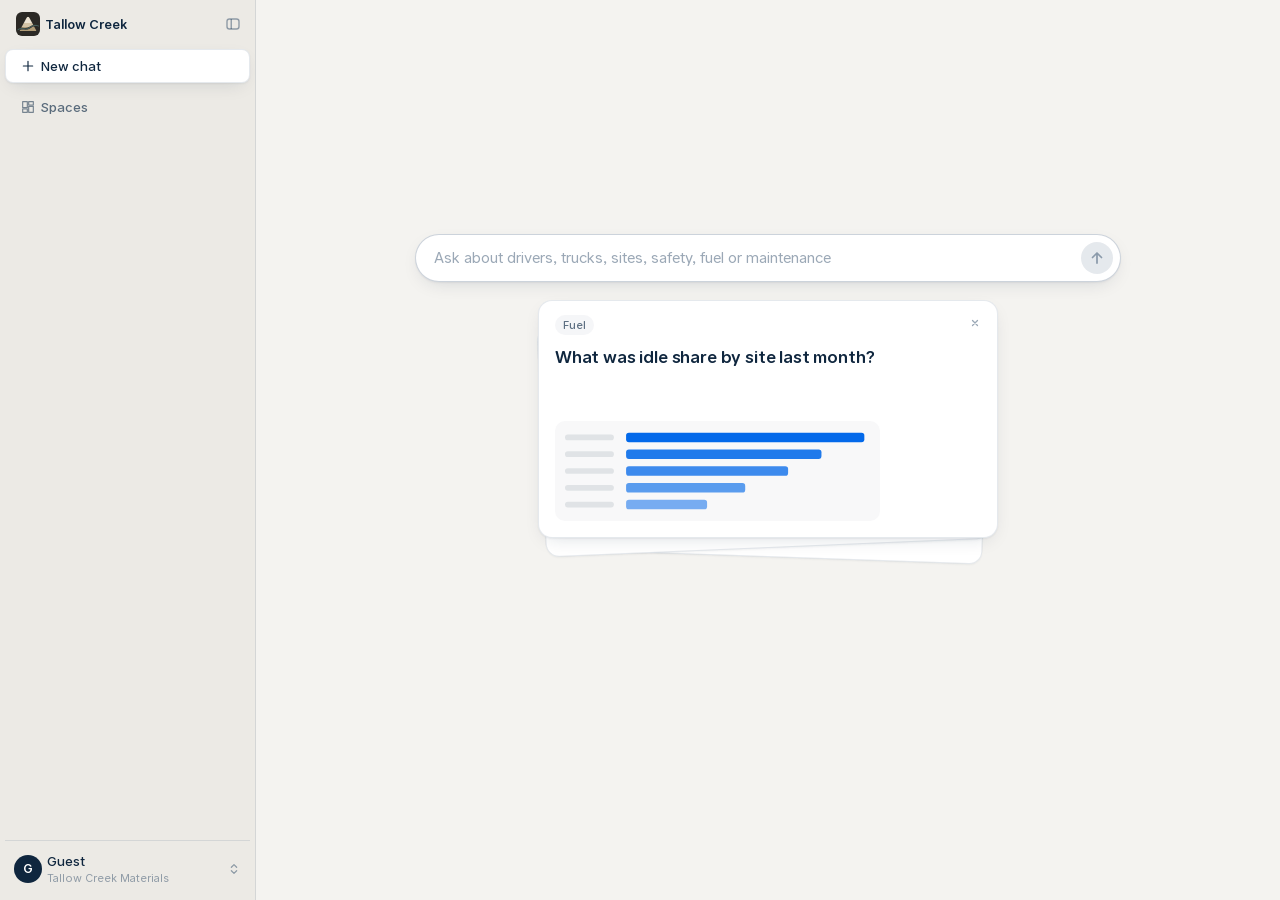
==== commit 54444452: "deploy samsara-agent 475e589" ====
--- a/samsara-agent/index.html
+++ b/samsara-agent/index.html
@@ -5,13 +5,13 @@
     <meta name="viewport" content="width=device-width, initial-scale=1.0" />
     <link rel="icon" type="image/svg+xml" href="/samsara-agent/logo.svg" />
     <title>Fleet assistant · Tallow Creek Materials</title>
-    <script type="module" crossorigin src="/samsara-agent/assets/index-DGoO9b94.js"></script>
+    <script type="module" crossorigin src="/samsara-agent/assets/index-BLHISC9W.js"></script>
     <link rel="modulepreload" crossorigin href="/samsara-agent/assets/rolldown-runtime-XKyaHtl9.js">
     <link rel="modulepreload" crossorigin href="/samsara-agent/assets/sides-DvJNw2oW.js">
     <link rel="modulepreload" crossorigin href="/samsara-agent/assets/announce-DxYsAM2P.js">
     <link rel="modulepreload" crossorigin href="/samsara-agent/assets/overlays-2iWFJ_rw.js">
     <link rel="modulepreload" crossorigin href="/samsara-agent/assets/data-DCtwdBTX.js">
-    <link rel="stylesheet" crossorigin href="/samsara-agent/assets/index-KgR8yoFL.css">
+    <link rel="stylesheet" crossorigin href="/samsara-agent/assets/index-SRNz3F9S.css">
   </head>
   <body>
     <div id="root"></div>
--- a/samsara-agent/assets/index-SRNz3F9S.css
+++ b/samsara-agent/assets/index-SRNz3F9S.css
@@ -0,0 +1 @@
+@font-face{font-family:Allo;font-style:normal;font-display:swap;font-weight:100 900;src:url(/samsara-agent/assets/AlloVariableFriendly-DCCmRijQ.woff2)format("woff2-variations")}:root{--lightningcss-light:initial;--lightningcss-dark: ;color-scheme:light;--kit-colors-text-primary:#0f263e;--kit-colors-text-secondary:#0b2642a6;--kit-colors-text-tertiary:#04264966;--kit-colors-text-danger:#df2036;--kit-colors-text-success:#0a8532;--kit-colors-text-link:#0369ea;--kit-colors-text-inverse-primary:#fff;--kit-colors-text-inverse-secondary:#ffffffa6;--kit-colors-surface-app:#e6ecf4;--kit-colors-surface-primary:#fff;--kit-colors-surface-secondary:#f2f7fd;--kit-colors-surface-tertiary:#e6ecf4;--kit-colors-surface-inverse:#0f263e;--kit-colors-neutral-10-solid:#f5f6f8;--kit-colors-neutral-20-solid:#e5e9ed;--kit-colors-neutral-40-solid:#ccd3db;--kit-colors-neutral-60-solid:#9aa8b6;--kit-colors-neutral-80-solid:#607184;--kit-colors-border-basic:#00264d1a;--kit-colors-border-interactive:#00264d33;--kit-colors-border-heavy:#0f263e;--kit-interaction-hover:#00264d0a;--kit-interaction-active:#00264d1a;--kit-colors-blue:#0369ea;--kit-colors-blue-high-contrast-1:#0051b8;--kit-colors-blue-high-contrast-2:#003a85;--kit-colors-blue-10:#0369ea0d;--kit-colors-blue-20:#0369ea1a;--kit-colors-blue-40:#0369ea38;--kit-colors-blue-60-solid:#9ac3f6;--kit-colors-green:#0dab41;--kit-colors-green-high-contrast-1:#0a8532;--kit-colors-green-high-contrast-2:#075f24;--kit-colors-red:#df2036;--kit-colors-red-high-contrast-1:#b81427;--kit-colors-red-high-contrast-2:#910818;--kit-colors-orange:#ef6706;--kit-colors-orange-high-contrast-2:#8f3b00;--kit-colors-yellow:#e5b400;--kit-colors-yellow-high-contrast-2:#806400;--kit-colors-purple:#8935ff;--kit-colors-purple-high-contrast-2:#5b23a9;--kit-colors-magenta:#b81b9f;--kit-colors-magenta-high-contrast-2:#70005d;--kit-colors-badge-blue:#0369ea38;--kit-colors-badge-green:#0dab4138;--kit-colors-badge-red:#df203633;--kit-colors-badge-orange:#ef670633;--kit-colors-badge-yellow:#e5b40040;--kit-colors-badge-purple:#8835fd40;--kit-colors-badge-magenta:#b81b9f40;--kit-colors-badge-neutral:#00264d1a;--kit-colors-teal:#4dcba1;--kit-colors-cyan:#71dcf4;--kit-colors-forest:#1c7836;--kit-colors-tomato:#ff5a47;--kit-colors-cheese:#f3b821;--kit-colors-mango:#ff8024;--kit-colors-lavender:#a75cf2;--kit-colors-royal:#5129f0;--kit-colors-steel:#72838c;--kit-colors-wine:#8e344a;--kit-colors-earth:#936841;--kit-colors-candy:#f773b2;--kit-colors-chameleon:#57c315;--kit-colors-severity-low:#0dab41;--kit-colors-severity-medium:#e5b400;--kit-colors-severity-high:#ff5a47;--kit-colors-severity-highest:#b81427;--kit-colors-severity-severe:#b81b9f;--kit-dataviz-monochrome-step0:#003a85;--kit-dataviz-monochrome-step2:#0369ea;--kit-dataviz-monochrome-step4:#0369ea66;--kit-dataviz-track:#00264d14;--kit-dataviz-positive:#1c7836;--kit-dataviz-negative:#ff5a47;--kit-dataviz-reference-line:#3eadc5;--kit-dataviz-threshold:#c54c3e;--kit-chat-user-message-fill:#0369ea;--kit-chat-user-message-chip-fill:#0051b8;--kit-chat-voice-1:#907df5;--kit-chat-voice-2:#a3b6ff;--kit-chat-voice-3:#296ad5;--kit-chat-voice-4:#d4b0f9;--kit-category-operations:#00869a;--kit-category-safety:#0050be;--kit-category-compliance:#d4403a;--kit-category-maintenance:#00682a;--kit-category-coaching:#bc4c80;--kit-spaces-point-outline:var(--kit-colors-blue);--kit-spaces-point-wash:var(--kit-colors-blue-10);--brand-loud:#feae0f;--brand-ink:#1c1917;--brand-stone:#e0ddd5;--brand-night:#002840;--kit-space-xs:3px;--kit-space-sm:5px;--kit-space-smd:8px;--kit-space-md:9px;--kit-space-lg:14px;--kit-space-xl:18px;--kit-space-xxl:24px;--kit-radius-100:5px;--kit-radius-200:6px;--kit-radius-300:8px;--kit-radius-400:11px;--kit-radius-500:15px;--kit-radius-600:20px;--kit-radius-round:1000px;--kit-shadow-dialog:0px 4px 20px 0px #00000026;--kit-shadow-menu:6px 4px 8px 0px #0000000a;--kit-shadow-focus:0px 0px 0px 2px #0369ea;--kit-size-xxs:18px;--kit-size-xs:24px;--kit-size-sm:28px;--kit-size-md:32px;--kit-size-lg:36px;--kit-size-tab:42px;--kit-size-sidebar:250px;--kit-size-assistant-panel:400px;--kit-opacity-disabled:.5;--app-surface-page:#f4f3f0;--app-surface-sidebar:#eceae5;--font-sans:"Allo", system-ui, -apple-system, "Segoe UI", sans-serif;--font-mono:Consolas, Menlo, Monaco, "DejaVu Sans Mono", monospace;--kit-typography-xxxxl-bold-size:45px;--kit-typography-xxxxl-bold-line:56px;--kit-typography-xxxxl-bold-weight:700;--kit-typography-xxxl-bold-size:34px;--kit-typography-xxxl-bold-line:40px;--kit-typography-xxxl-bold-weight:700;--kit-typography-xxl-bold-size:26px;--kit-typography-xxl-bold-line:36px;--kit-typography-xxl-bold-weight:700;--kit-typography-xl-medium-size:19px;--kit-typography-xl-medium-line:28px;--kit-typography-xl-medium-weight:500;--kit-typography-lg-size:14px;--kit-typography-lg-line:20px;--kit-typography-lg-weight:400;--kit-typography-lg-bold-size:16px;--kit-typography-lg-bold-line:24px;--kit-typography-lg-bold-weight:700;--kit-typography-md-size:12px;--kit-typography-md-line:18px;--kit-typography-md-weight:400;--kit-typography-md-medium-size:12px;--kit-typography-md-medium-line:18px;--kit-typography-md-medium-weight:500;--kit-typography-md-bold-size:12px;--kit-typography-md-bold-line:18px;--kit-typography-md-bold-weight:700;--kit-typography-sm-size:12px;--kit-typography-sm-line:16px;--kit-typography-sm-weight:400;--kit-typography-xs-size:12px;--kit-typography-xs-line:16px;--kit-typography-xs-weight:400;--kit-typography-xs-bold-size:12px;--kit-typography-xs-bold-line:16px;--kit-typography-xs-bold-weight:700;--kit-typography-mono-size:12px;--kit-typography-mono-line:18px;--kit-typography-mono-weight:400}:root[data-theme=dark]{--lightningcss-light: ;--lightningcss-dark:initial;color-scheme:dark;--kit-colors-text-primary:#e6ecf4;--kit-colors-text-secondary:#dce6f2a8;--kit-colors-text-tertiary:#dce6f266;--kit-colors-text-danger:#ff6b5e;--kit-colors-text-success:#3dcb6e;--kit-colors-text-link:#6aa8f5;--kit-colors-text-inverse-primary:#0f263e;--kit-colors-text-inverse-secondary:#0f263ea6;--kit-colors-surface-app:#08131f;--kit-colors-surface-primary:#0f1e30;--kit-colors-surface-secondary:#13263b;--kit-colors-surface-tertiary:#1a2f47;--kit-colors-surface-inverse:#e6ecf4;--kit-colors-neutral-10-solid:#152639;--kit-colors-neutral-20-solid:#1e3249;--kit-colors-neutral-40-solid:#33475e;--kit-colors-neutral-60-solid:#62758b;--kit-colors-neutral-80-solid:#9fb0c4;--kit-colors-border-basic:#ffffff1a;--kit-colors-border-interactive:#fff3;--kit-colors-border-heavy:#e6ecf4;--kit-interaction-hover:#ffffff0d;--kit-interaction-active:#ffffff1a;--kit-colors-blue:#1f6fe5;--kit-colors-blue-high-contrast-1:#4c93f3;--kit-colors-blue-high-contrast-2:#7db2f7;--kit-colors-blue-10:#1f6fe51a;--kit-colors-blue-20:#1f6fe52e;--kit-colors-blue-40:#1f6fe547;--kit-colors-blue-60-solid:#2c5c9a;--kit-colors-green:#2fbf5e;--kit-colors-green-high-contrast-1:#3dcb6e;--kit-colors-green-high-contrast-2:#8be3a7;--kit-colors-red:#e8384c;--kit-colors-red-high-contrast-1:#ff6b5e;--kit-colors-red-high-contrast-2:#ff9a90;--kit-colors-orange:#f27a24;--kit-colors-orange-high-contrast-2:#ffb27a;--kit-colors-yellow:#f0c53a;--kit-colors-yellow-high-contrast-2:#f5d777;--kit-colors-purple:#a066ff;--kit-colors-purple-high-contrast-2:#cdb0ff;--kit-colors-magenta:#d04bb8;--kit-colors-magenta-high-contrast-2:#f0a6e3;--kit-colors-badge-blue:#1f6fe547;--kit-colors-badge-green:#2fbf5e40;--kit-colors-badge-red:#e8384c40;--kit-colors-badge-orange:#f27a2440;--kit-colors-badge-yellow:#f0c53a40;--kit-colors-badge-purple:#a066ff40;--kit-colors-badge-magenta:#d04bb840;--kit-colors-badge-neutral:#ffffff1f;--kit-colors-severity-low:#2fbf5e;--kit-colors-severity-medium:#f0c53a;--kit-colors-severity-high:#ff6b5e;--kit-colors-severity-highest:#ff8a80;--kit-colors-severity-severe:#d04bb8;--kit-dataviz-monochrome-step0:#7db2f7;--kit-dataviz-monochrome-step2:#4c93f3;--kit-dataviz-monochrome-step4:#4c93f366;--kit-dataviz-track:#ffffff14;--kit-dataviz-positive:#3dcb6e;--kit-dataviz-negative:#ff6b5e;--kit-dataviz-reference-line:#71dcf4;--kit-dataviz-threshold:#ff8a80;--kit-chat-user-message-fill:#1f6fe5;--kit-chat-user-message-chip-fill:#1858bc;--kit-category-operations:#2bb3c7;--kit-category-safety:#4c93f3;--kit-category-compliance:#ff6b5e;--kit-category-maintenance:#2fbf5e;--kit-category-coaching:#e07baa;--kit-shadow-dialog:0px 4px 20px 0px #00000080;--kit-shadow-menu:6px 4px 8px 0px #0000004d;--app-surface-page:#0b1520;--app-surface-sidebar:#0f1b28}@media (prefers-color-scheme:dark){:root:not([data-theme=light]){--lightningcss-light: ;--lightningcss-dark:initial;color-scheme:dark;--kit-colors-text-primary:#e6ecf4;--kit-colors-text-secondary:#dce6f2a8;--kit-colors-text-tertiary:#dce6f266;--kit-colors-text-danger:#ff6b5e;--kit-colors-text-success:#3dcb6e;--kit-colors-text-link:#6aa8f5;--kit-colors-text-inverse-primary:#0f263e;--kit-colors-text-inverse-secondary:#0f263ea6;--kit-colors-surface-app:#08131f;--kit-colors-surface-primary:#0f1e30;--kit-colors-surface-secondary:#13263b;--kit-colors-surface-tertiary:#1a2f47;--kit-colors-surface-inverse:#e6ecf4;--kit-colors-neutral-10-solid:#152639;--kit-colors-neutral-20-solid:#1e3249;--kit-colors-neutral-40-solid:#33475e;--kit-colors-neutral-60-solid:#62758b;--kit-colors-neutral-80-solid:#9fb0c4;--kit-colors-border-basic:#ffffff1a;--kit-colors-border-interactive:#fff3;--kit-colors-border-heavy:#e6ecf4;--kit-interaction-hover:#ffffff0d;--kit-interaction-active:#ffffff1a;--kit-colors-blue:#1f6fe5;--kit-colors-blue-high-contrast-1:#4c93f3;--kit-colors-blue-high-contrast-2:#7db2f7;--kit-colors-blue-10:#1f6fe51a;--kit-colors-blue-20:#1f6fe52e;--kit-colors-blue-40:#1f6fe547;--kit-colors-blue-60-solid:#2c5c9a;--kit-colors-green:#2fbf5e;--kit-colors-green-high-contrast-1:#3dcb6e;--kit-colors-green-high-contrast-2:#8be3a7;--kit-colors-red:#e8384c;--kit-colors-red-high-contrast-1:#ff6b5e;--kit-colors-red-high-contrast-2:#ff9a90;--kit-colors-orange:#f27a24;--kit-colors-orange-high-contrast-2:#ffb27a;--kit-colors-yellow:#f0c53a;--kit-colors-yellow-high-contrast-2:#f5d777;--kit-colors-purple:#a066ff;--kit-colors-purple-high-contrast-2:#cdb0ff;--kit-colors-magenta:#d04bb8;--kit-colors-magenta-high-contrast-2:#f0a6e3;--kit-colors-badge-blue:#1f6fe547;--kit-colors-badge-green:#2fbf5e40;--kit-colors-badge-red:#e8384c40;--kit-colors-badge-orange:#f27a2440;--kit-colors-badge-yellow:#f0c53a40;--kit-colors-badge-purple:#a066ff40;--kit-colors-badge-magenta:#d04bb840;--kit-colors-badge-neutral:#ffffff1f;--kit-colors-severity-low:#2fbf5e;--kit-colors-severity-medium:#f0c53a;--kit-colors-severity-high:#ff6b5e;--kit-colors-severity-highest:#ff8a80;--kit-colors-severity-severe:#d04bb8;--kit-dataviz-monochrome-step0:#7db2f7;--kit-dataviz-monochrome-step2:#4c93f3;--kit-dataviz-monochrome-step4:#4c93f366;--kit-dataviz-track:#ffffff14;--kit-dataviz-positive:#3dcb6e;--kit-dataviz-negative:#ff6b5e;--kit-dataviz-reference-line:#71dcf4;--kit-dataviz-threshold:#ff8a80;--kit-chat-user-message-fill:#1f6fe5;--kit-chat-user-message-chip-fill:#1858bc;--kit-category-operations:#2bb3c7;--kit-category-safety:#4c93f3;--kit-category-compliance:#ff6b5e;--kit-category-maintenance:#2fbf5e;--kit-category-coaching:#e07baa;--kit-shadow-dialog:0px 4px 20px 0px #00000080;--kit-shadow-menu:6px 4px 8px 0px #0000004d;--app-surface-page:#0b1520;--app-surface-sidebar:#0f1b28}}.kit-typography-xxxxl-bold{font-family:var(--font-sans);font-size:var(--kit-typography-xxxxl-bold-size);line-height:var(--kit-typography-xxxxl-bold-line);font-weight:var(--kit-typography-xxxxl-bold-weight)}.kit-typography-xxxl-bold{font-family:var(--font-sans);font-size:var(--kit-typography-xxxl-bold-size);line-height:var(--kit-typography-xxxl-bold-line);font-weight:var(--kit-typography-xxxl-bold-weight)}.kit-typography-xxl-bold{font-family:var(--font-sans);font-size:var(--kit-typography-xxl-bold-size);line-height:var(--kit-typography-xxl-bold-line);font-weight:var(--kit-typography-xxl-bold-weight)}.kit-typography-xl-medium{font-family:var(--font-sans);font-size:var(--kit-typography-xl-medium-size);line-height:var(--kit-typography-xl-medium-line);font-weight:var(--kit-typography-xl-medium-weight)}.kit-typography-lg{font-family:var(--font-sans);font-size:var(--kit-typography-lg-size);line-height:var(--kit-typography-lg-line);font-weight:var(--kit-typography-lg-weight)}.kit-typography-lg-bold{font-family:var(--font-sans);font-size:var(--kit-typography-lg-bold-size);line-height:var(--kit-typography-lg-bold-line);font-weight:var(--kit-typography-lg-bold-weight)}.kit-typography-md{font-family:var(--font-sans);font-size:var(--kit-typography-md-size);line-height:var(--kit-typography-md-line);font-weight:var(--kit-typography-md-weight)}.kit-typography-md-medium{font-family:var(--font-sans);font-size:var(--kit-typography-md-medium-size);line-height:var(--kit-typography-md-medium-line);font-weight:var(--kit-typography-md-medium-weight)}.kit-typography-md-bold{font-family:var(--font-sans);font-size:var(--kit-typography-md-bold-size);line-height:var(--kit-typography-md-bold-line);font-weight:var(--kit-typography-md-bold-weight)}.kit-typography-sm{font-family:var(--font-sans);font-size:var(--kit-typography-sm-size);line-height:var(--kit-typography-sm-line);font-weight:var(--kit-typography-sm-weight)}.kit-typography-xs{font-family:var(--font-sans);font-size:var(--kit-typography-xs-size);line-height:var(--kit-typography-xs-line);font-weight:var(--kit-typography-xs-weight)}.kit-typography-xs-bold{font-family:var(--font-sans);font-size:var(--kit-typography-xs-bold-size);line-height:var(--kit-typography-xs-bold-line);font-weight:var(--kit-typography-xs-bold-weight);letter-spacing:.5px}.kit-typography-mono{font-family:var(--font-mono);font-size:var(--kit-typography-mono-size);line-height:var(--kit-typography-mono-line);font-weight:var(--kit-typography-mono-weight)}body{font-family:var(--font-sans);color:var(--kit-colors-text-primary);background:var(--kit-colors-surface-primary);-webkit-font-smoothing:antialiased;margin:0;font-size:14px;line-height:24px}.sk-row{gap:var(--kit-space-sm);flex-wrap:wrap;align-items:center;display:flex}.sk-stack{gap:var(--kit-space-md);flex-direction:column;display:flex}.sk-icon{flex-shrink:0;display:block}:focus-visible{outline:2px solid var(--kit-colors-blue);outline-offset:2px}.sk-btn{justify-content:center;align-items:center;gap:var(--kit-space-sm);height:var(--kit-size-md);padding:0 var(--kit-space-md);border-radius:var(--kit-radius-300);font:500 14px/24px var(--font-sans);cursor:pointer;white-space:nowrap;border:1px solid #0000;transition:background-color .12s,border-color .12s,color .12s;display:inline-flex}.sk-btn--sm{height:var(--kit-size-sm);padding:0 var(--kit-space-smd);font-size:13px}.sk-btn--iconOnly{width:var(--kit-size-md);padding:0}.sk-btn--sm.sk-btn--iconOnly{width:var(--kit-size-sm)}.sk-btn--primary{background:var(--kit-colors-blue);color:#fff}.sk-btn--primary:hover{background:var(--kit-colors-blue-high-contrast-1)}.sk-btn--primary:active{background:var(--kit-colors-blue-high-contrast-2)}.sk-btn--secondary{background:var(--kit-colors-surface-primary);border-color:var(--kit-colors-border-interactive);color:var(--kit-colors-text-primary)}.sk-btn--secondary:hover,.sk-btn--tertiary:hover,.sk-btn--toggleOn:hover{background-image:linear-gradient(var(--kit-interaction-hover), var(--kit-interaction-hover))}.sk-btn--secondary:active,.sk-btn--tertiary:active{background-image:linear-gradient(var(--kit-interaction-active), var(--kit-interaction-active))}.sk-btn--tertiary{color:var(--kit-colors-text-primary);background:0 0}.sk-btn--submit{background:var(--kit-colors-blue-10);color:var(--kit-colors-text-link)}.sk-btn--submit:hover{background:var(--kit-colors-blue-20)}.sk-btn--danger{background:var(--kit-colors-red);color:#fff}.sk-btn--danger:hover{background:var(--kit-colors-red-high-contrast-1)}.sk-btn--toggleOn{background:var(--kit-colors-blue-10);border-color:var(--kit-colors-blue);color:var(--kit-colors-text-link)}.sk-btn:disabled{opacity:var(--kit-opacity-disabled);cursor:not-allowed}.sk-badge{align-items:center;gap:var(--kit-space-xs);border-radius:var(--kit-radius-round);font:700 12px/16px var(--font-sans);letter-spacing:.5px;white-space:nowrap;display:inline-flex}.sk-badge--xs{min-height:16px;padding:0 var(--kit-space-xs);font-size:11px}.sk-badge--sm{min-height:20px;padding:2px 6px}.sk-badge--md{min-height:24px;padding:var(--kit-space-xs) var(--kit-space-sm)}.sk-badge--lg{min-height:28px;padding:var(--kit-space-xs) var(--kit-space-md);font-size:13px;line-height:20px}.sk-badge--secondary.sk-badge--neutral{background:var(--kit-colors-badge-neutral);color:var(--kit-colors-text-primary)}.sk-badge--secondary.sk-badge--blue{background:var(--kit-colors-badge-blue);color:var(--kit-colors-blue-high-contrast-2)}.sk-badge--secondary.sk-badge--green{background:var(--kit-colors-badge-green);color:var(--kit-colors-green-high-contrast-2)}.sk-badge--secondary.sk-badge--red{background:var(--kit-colors-badge-red);color:var(--kit-colors-red-high-contrast-2)}.sk-badge--secondary.sk-badge--orange{background:var(--kit-colors-badge-orange);color:var(--kit-colors-orange-high-contrast-2)}.sk-badge--secondary.sk-badge--yellow{background:var(--kit-colors-badge-yellow);color:var(--kit-colors-yellow-high-contrast-2)}.sk-badge--secondary.sk-badge--purple{background:var(--kit-colors-badge-purple);color:var(--kit-colors-purple-high-contrast-2)}.sk-badge--secondary.sk-badge--magenta{background:var(--kit-colors-badge-magenta);color:var(--kit-colors-magenta-high-contrast-2)}.sk-badge--primary.sk-badge--neutral{background:var(--kit-colors-surface-inverse);color:var(--kit-colors-text-inverse-primary)}.sk-badge--primary.sk-badge--blue{background:var(--kit-colors-blue);color:#fff}.sk-badge--primary.sk-badge--red{background:var(--kit-colors-red);color:#fff}.sk-badge--primary.sk-badge--green{background:var(--kit-colors-green-high-contrast-1);color:#fff}.sk-tabs{gap:var(--kit-space-lg);display:flex}.sk-tabs--primary{border-bottom:1px solid var(--kit-colors-border-basic)}.sk-tab{appearance:none;padding:var(--kit-space-sm) 0;font:500 14px/24px var(--font-sans);color:var(--kit-colors-text-secondary);cursor:pointer;align-items:center;gap:var(--kit-space-xs);background:0 0;border:0;border-bottom:2px solid #0000;margin-bottom:-1px;display:inline-flex}.sk-tab:hover{color:var(--kit-colors-text-primary)}.sk-tabs--primary .sk-tab.is-active,.sk-tabs--primary .sk-tab[data-selected]{color:var(--kit-colors-text-primary);border-bottom-color:var(--kit-colors-text-primary)}.sk-tabs--pill{gap:var(--kit-space-xs)}.sk-tabs--pill .sk-tab{padding:var(--kit-space-xs) var(--kit-space-smd);border-radius:var(--kit-radius-round);border:0;margin:0;font-size:13px;line-height:20px}.sk-tabs--pill .sk-tab:hover{background:var(--kit-interaction-hover)}.sk-tabs--pill .sk-tab.is-active,.sk-tabs--pill .sk-tab[data-selected]{background:var(--kit-colors-neutral-20-solid);color:var(--kit-colors-text-primary)}.sk-tab-count{color:var(--kit-colors-text-secondary);font-size:12px}.sk-tab:focus-visible,.sk-radio-segment:focus-visible,.sk-menu-item[data-highlighted]:focus-visible{outline:2px solid var(--kit-colors-border-interactive);outline-offset:-2px}.sk-menu{min-width:160px;max-height:min(320px, var(--available-height,320px));padding:var(--kit-space-xs);border:1px solid var(--kit-colors-border-basic);border-radius:var(--kit-radius-300);background:var(--kit-colors-surface-primary);color:var(--kit-colors-text-primary);box-shadow:var(--kit-shadow-menu);margin:0;overflow-y:auto}.sk-menu-item{width:100%;padding:6px var(--kit-space-sm);border-radius:var(--kit-radius-200);font:400 13px/20px var(--font-sans);color:var(--kit-colors-text-primary);text-align:left;white-space:nowrap;cursor:pointer;background:0 0;border:0;outline:none;align-items:center;gap:6px;display:flex}.sk-menu-item[data-highlighted]{background:var(--kit-interaction-hover)}.sk-menu-item[data-disabled]{color:var(--kit-colors-text-tertiary);cursor:default}.sk-menu-item[data-checked]{font-weight:500}.sk-menu-check{visibility:hidden;flex:none;width:14px;display:inline-flex}.sk-menu-item[data-checked] .sk-menu-check{visibility:visible}.sk-radio-group{border-radius:var(--kit-radius-300);background:var(--kit-colors-surface-secondary);padding:2px;display:flex}.sk-radio-segment{appearance:none;padding:4px var(--kit-space-sm);border-radius:var(--kit-radius-200);font:500 12px/16px var(--font-sans);text-align:center;color:var(--kit-colors-text-secondary);cursor:pointer;background:0 0;border:0;flex:1}.sk-radio-segment[data-checked]{background:var(--kit-colors-surface-primary);color:var(--kit-colors-text-primary)}.sk-hint{max-width:240px;padding:4px var(--kit-space-sm);border-radius:var(--kit-radius-200);background:var(--kit-colors-surface-inverse);color:var(--kit-colors-text-inverse-primary);font:500 12px/16px var(--font-sans);pointer-events:none;border:0;align-items:center;gap:6px;margin:0;display:inline-flex}:is(.sk-hint,.sk-menu,.sk-dialog,.sk-toast,.sk-disclosure-panel)[hidden]{display:none}.sk-hint-keys{color:var(--kit-colors-text-inverse-secondary);letter-spacing:.02em;font-weight:400}.sk-disclosure-trigger{font:inherit;color:inherit;text-align:left;cursor:pointer;background:0 0;border:0;align-items:center;gap:6px;padding:0;display:inline-flex}.sk-disclosure-trigger:focus-visible{outline:2px solid var(--kit-colors-border-interactive);outline-offset:2px;border-radius:var(--kit-radius-200)}.sk-disclosure-chevron{flex:none;transition:transform .12s ease-out;display:inline-flex}.sk-disclosure-trigger[data-open] .sk-disclosure-chevron{transform:rotate(90deg)}.sk-disclosure-panel{height:var(--collapsible-panel-height);transition:height .16s ease-out;overflow:hidden}.sk-disclosure-panel:is([data-starting-style],[data-ending-style]){height:0}@media (prefers-reduced-motion:reduce){.sk-disclosure-chevron,.sk-disclosure-panel{transition:none}}.sk-dialog-backdrop{background:#0000003d;position:fixed;inset:0}.sk-dialog{width:min(400px,100vw - 32px);height:fit-content;padding:var(--kit-space-lg);border:1px solid var(--kit-colors-border-basic);border-radius:var(--kit-radius-400);background:var(--kit-colors-surface-primary);color:var(--kit-colors-text-primary);box-shadow:var(--kit-shadow-dialog);font-family:var(--font-sans);margin:auto;position:fixed;inset:0}.sk-dialog-title{font:600 16px/24px var(--font-sans);margin:0}.sk-dialog-description{margin:var(--kit-space-xs) 0 0;font:400 14px/20px var(--font-sans);color:var(--kit-colors-text-secondary)}.sk-dialog-actions{justify-content:flex-end;gap:var(--kit-space-sm);margin-top:var(--kit-space-lg);display:flex}.sk-toasts{gap:var(--kit-space-sm);margin:0;background:0 0;border:0;flex-direction:column;width:max-content;max-width:calc(100vw - 32px);margin-inline:auto;padding:0;display:flex;inset:56px 0 auto}.sk-toast{align-items:center;gap:var(--kit-space-sm);min-width:220px;padding:var(--kit-space-sm) var(--kit-space-sm) var(--kit-space-sm) var(--kit-space-smd);border-radius:var(--kit-radius-300);background:var(--kit-colors-surface-inverse);color:var(--kit-colors-text-inverse-primary);box-shadow:var(--kit-shadow-menu);font-family:var(--font-sans);display:flex}.sk-toast-icon{color:var(--kit-colors-green);flex:none;display:inline-flex}.sk-toast[data-type=error] .sk-toast-icon{color:var(--kit-colors-red)}.sk-toast-text{flex:1;min-width:0}.sk-toast-title{font:500 13px/20px var(--font-sans)}.sk-toast-description{font:400 12px/16px var(--font-sans);color:var(--kit-colors-text-inverse-secondary)}.sk-toast-description:empty{display:none}.sk-toast-action{padding:2px var(--kit-space-sm);border-radius:var(--kit-radius-200);font:500 13px/20px var(--font-sans);color:var(--kit-colors-text-inverse-primary);cursor:pointer;background:0 0;border:0;flex:none;text-decoration:underline}.sk-toast-action:empty{display:none}.sk-toast-close{border-radius:var(--kit-radius-200);color:var(--kit-colors-text-inverse-secondary);cursor:pointer;background:0 0;border:0;flex:none;padding:4px;display:inline-flex}.sk-toast-close:hover{color:var(--kit-colors-text-inverse-primary)}.sk-points{position:relative}.sk-point{outline:none}.sk-point:focus-visible{outline:2px solid var(--kit-colors-border-interactive);outline-offset:1px}.sk-readout{--rx:-50%;--ry:calc(-100% - 8px);z-index:2;transform:translate(var(--rx), var(--ry));padding:4px var(--kit-space-sm);border-radius:var(--kit-radius-200);background:var(--kit-colors-surface-inverse);color:var(--kit-colors-text-inverse-primary);font:500 12px/16px var(--font-sans);font-variant-numeric:tabular-nums;white-space:nowrap;pointer-events:none;box-shadow:var(--kit-shadow-menu);position:absolute}.sk-readout--start{--rx:0}.sk-readout--end{--rx:-100%}.sk-readout--below{--ry:12px}.sk-readout-sub{color:var(--kit-colors-text-inverse-secondary);font-weight:400;display:block}.sk-field{gap:var(--kit-space-xs);flex-direction:column;max-width:360px;display:flex}.sk-field-label{font:500 13px/20px var(--font-sans)}.sk-input{align-items:center;gap:var(--kit-space-sm);height:var(--kit-size-md);padding:0 var(--kit-space-smd);border:1px solid var(--kit-colors-border-interactive);border-radius:var(--kit-radius-300);background:var(--kit-colors-surface-primary);display:flex}.sk-input:focus-within{outline:2px solid var(--kit-colors-blue);outline-offset:-1px}.sk-input input{min-width:0;font:400 14px/24px var(--font-sans);color:var(--kit-colors-text-primary);background:0 0;border:0;outline:0;flex:1}.sk-input input::placeholder{color:var(--kit-colors-text-secondary)}.sk-input-icon{color:var(--kit-colors-neutral-80-solid)}.sk-field-helper{color:var(--kit-colors-text-secondary);font-size:13px;line-height:20px}.sk-field.is-error .sk-input{border-color:var(--kit-colors-red)}.sk-field-error{color:var(--kit-colors-text-danger);font-size:13px;line-height:20px}.sk-nav{width:var(--kit-size-sidebar);background:var(--kit-colors-surface-app);padding:var(--kit-space-sm) 0;box-sizing:border-box}.sk-nav-header{height:36px;margin:var(--kit-space-sm) var(--kit-space-md) var(--kit-space-md);align-items:center;display:flex}.sk-nav-org{align-items:center;gap:var(--kit-space-sm);font:500 14px/20px var(--font-sans);display:flex}.sk-nav-orgmark{border-radius:var(--kit-radius-300);background:var(--kit-colors-surface-inverse);width:28px;height:28px;color:var(--kit-colors-text-inverse-primary);place-items:center;font-size:13px;font-weight:700;display:grid}.sk-nav-search{align-items:center;gap:var(--kit-space-smd);height:36px;margin:0 var(--kit-space-md) var(--kit-space-sm);padding:0 var(--kit-space-smd);border-radius:var(--kit-radius-400);background:var(--kit-colors-surface-primary);color:var(--kit-colors-text-secondary);font-size:14px;display:flex}.sk-nav-search kbd{font:12px/16px var(--font-mono);border:1px solid var(--kit-colors-border-basic);border-radius:var(--kit-radius-100);margin-left:auto;padding:0 5px}.sk-nav-list{margin:0;padding:0;list-style:none}.sk-nav-item{align-items:center;gap:var(--kit-space-smd);min-height:38px;margin:2px var(--kit-space-md);padding:0 var(--kit-space-sm);border-radius:var(--kit-radius-400);color:var(--kit-colors-text-primary);font-size:14px;text-decoration:none;display:flex}.sk-nav-item:hover{background:var(--kit-interaction-hover)}.sk-nav-item.is-active{background:var(--kit-interaction-active);font-weight:500}.sk-nav-item.is-admin{color:var(--kit-colors-purple)}.sk-nav-icon{color:var(--kit-colors-neutral-80-solid);display:flex}.sk-nav-item.is-active .sk-nav-icon{color:var(--kit-colors-text-primary)}.sk-nav-label{flex:1}.sk-nav-dot{background:var(--kit-colors-blue);border-radius:50%;width:8px;height:8px}.sk-banner{align-items:flex-start;gap:var(--kit-space-smd);padding:var(--kit-space-smd) var(--kit-space-md);border-radius:var(--kit-radius-300);border:1px solid;font-size:14px;line-height:20px;display:flex}.sk-banner-icon{margin-top:1px}.sk-banner-body{flex:1}.sk-banner-title{font-weight:700}.sk-banner .sk-btn{height:24px;margin:-2px 0}.sk-banner--info{background:var(--kit-colors-blue-10);border-color:var(--kit-colors-blue-40)}.sk-banner--info .sk-banner-icon{color:var(--kit-colors-text-link)}.sk-banner--success{background:var(--kit-colors-badge-green);border-color:#0000}.sk-banner--success .sk-banner-icon{color:var(--kit-colors-text-success)}.sk-banner--warning{background:var(--kit-colors-badge-orange);border-color:#0000}.sk-banner--warning .sk-banner-icon{color:var(--kit-colors-orange-high-contrast-2)}.sk-banner--error{background:var(--kit-colors-badge-red);border-color:#0000}.sk-banner--error .sk-banner-icon{color:var(--kit-colors-text-danger)}.sk-cat{color:#fff;border-radius:50%;flex-shrink:0;place-items:center;width:24px;height:24px;display:inline-grid}.sk-agentcard--recommended .sk-cat{width:40px;height:40px}.sk-cat--operations{background:var(--kit-category-operations)}.sk-cat--safety{background:var(--kit-category-safety)}.sk-cat--compliance{background:var(--kit-category-compliance)}.sk-cat--maintenance{background:var(--kit-category-maintenance)}.sk-cat--coaching{background:var(--kit-category-coaching)}.sk-agentcard{appearance:none;text-align:left;font:inherit;color:inherit;gap:var(--kit-space-sm);padding:var(--kit-space-lg);border:1px solid var(--kit-colors-border-interactive);border-radius:var(--kit-radius-500);background:var(--kit-colors-surface-primary);box-sizing:border-box;flex-direction:column;width:100%;display:flex}.sk-agentcard--interactive{cursor:pointer}.sk-agentcard--interactive:hover{background:var(--kit-colors-neutral-10-solid)}.sk-agentcard--recommended{padding:var(--kit-space-xl);border-radius:var(--kit-radius-600);gap:var(--kit-space-md)}.sk-agentcard-top{justify-content:space-between;align-items:flex-start;gap:var(--kit-space-smd);display:flex}.sk-agentcard-kind{align-items:center;gap:var(--kit-space-xs);color:var(--kit-colors-text-secondary);font-size:13px;line-height:20px;display:inline-flex}.sk-agentcard-text{gap:var(--kit-space-xs);flex-direction:column;display:flex}.sk-agentcard-title{font:700 14px/20px var(--font-sans)}.sk-agentcard--recommended .sk-agentcard-title{font-size:16px;line-height:24px}.sk-agentcard-desc{color:var(--kit-colors-text-secondary);-webkit-line-clamp:2;-webkit-box-orient:vertical;font-size:13px;line-height:20px;display:-webkit-box;overflow:hidden}.sk-agentcard--recommended .sk-agentcard-desc{-webkit-line-clamp:4}.sk-agentcard-meta{align-items:center;gap:var(--kit-space-xs);color:var(--kit-colors-text-secondary);font-size:13px;line-height:20px;display:flex}.sk-agentcard-perm{align-items:flex-start;gap:var(--kit-space-sm);padding:var(--kit-space-sm) var(--kit-space-smd);border-radius:var(--kit-radius-300);background:var(--kit-colors-surface-secondary);color:var(--kit-colors-text-secondary);font-size:13px;line-height:20px;display:flex}.sk-agentcard-perm .sk-icon{margin-top:3px}.sk-table-wrap{border:1px solid var(--kit-colors-border-basic);border-radius:var(--kit-radius-500);background:var(--kit-colors-surface-primary);overflow:hidden}.sk-table-wrap--bare{border:0;border-radius:0}.sk-table-tools{padding:var(--kit-space-smd);border-bottom:1px solid var(--kit-colors-border-basic)}.sk-table{border-collapse:collapse;width:100%;font-size:14px;line-height:20px}.sk-table th{font:500 13px/20px var(--font-sans);color:var(--kit-colors-text-secondary);padding:var(--kit-space-sm) var(--kit-space-md);border-bottom:1px solid var(--kit-colors-border-basic);white-space:nowrap}.sk-table td{padding:var(--kit-space-smd) var(--kit-space-md);border-bottom:1px solid var(--kit-colors-border-basic);font-variant-numeric:tabular-nums}.sk-table--compact td{padding:6px var(--kit-space-md)}.sk-table tbody tr:last-child td{border-bottom:0}.sk-table tbody tr:hover td{background:var(--kit-interaction-hover)}.sk-table td.is-muted{color:var(--kit-colors-text-secondary)}.sk-table td.is-mono{font:13px/20px var(--font-mono)}.sk-table td.is-nowrap{white-space:nowrap}.sk-table-sort{appearance:none;font:inherit;color:inherit;cursor:pointer;background:0 0;border:0;align-items:center;gap:4px;padding:0;display:inline-flex}.sk-table-sort:hover{color:var(--kit-colors-text-primary)}.sk-table-sort-mark{min-width:9px;font-size:9px}.sk-table-wrap--bare .sk-table th:first-child,.sk-table-wrap--bare .sk-table td:first-child{padding-left:0}.sk-table-wrap--bare .sk-table th:last-child,.sk-table-wrap--bare .sk-table td:last-child{padding-right:0}.sk-agentavatar{background:var(--kit-colors-neutral-20-solid);width:24px;height:24px;color:var(--kit-colors-text-primary);border-radius:50%;flex-shrink:0;place-items:center;display:inline-grid}.sk-agentavatar--secondary{background:var(--kit-colors-neutral-10-solid)}.sk-agentavatar--lg{width:40px;height:40px}.sk-msg-row{gap:var(--kit-space-sm);align-items:flex-start;display:flex}.sk-msg-row--user{justify-content:flex-end}.sk-msg-col{gap:var(--kit-space-sm);flex-direction:column;flex:1;min-width:0;display:flex}.sk-msg-agent{font:500 13px/24px var(--font-sans);color:var(--kit-colors-text-secondary)}.sk-msg{overflow-wrap:break-word;font-size:14px;line-height:24px}.sk-msg--user{background:var(--kit-chat-user-message-fill);color:#fff;padding:var(--kit-space-sm) var(--kit-space-md);border-radius:var(--kit-radius-600);max-width:85%}.sk-msg--assistant{background:var(--kit-colors-surface-primary);border-radius:var(--kit-radius-600);padding-top:0}.sk-msg-thinking{align-items:center;gap:var(--kit-space-sm);color:var(--kit-colors-text-secondary);font-size:13px;line-height:24px;display:inline-flex}.sk-dots{gap:3px;display:inline-flex}.sk-dots i{background:var(--kit-colors-neutral-60-solid);border-radius:50%;width:5px;height:5px;animation:1.2s ease-in-out infinite sk-blink}.sk-dots i:nth-child(2){animation-delay:.15s}.sk-dots i:nth-child(3){animation-delay:.3s}@keyframes sk-blink{0%,80%,to{opacity:.3}40%{opacity:1}}.sk-msg-steps{flex-direction:column;gap:6px;margin:0;padding:0;list-style:none;display:flex}.sk-step{align-items:center;gap:var(--kit-space-sm);color:var(--kit-colors-text-secondary);font-size:13px;line-height:20px;display:flex}.sk-step.is-running{color:var(--kit-colors-text-primary)}.sk-step-mark{background:var(--kit-colors-neutral-20-solid);width:16px;height:16px;color:var(--kit-colors-text-primary);border-radius:50%;flex-shrink:0;place-items:center;display:grid}.sk-step.is-running .sk-step-mark{background:0 0}.sk-spin{border:2px solid var(--kit-colors-neutral-40-solid);border-top-color:var(--kit-colors-blue);box-sizing:border-box;border-radius:50%;width:12px;height:12px;animation:.8s linear infinite sk-rot}@keyframes sk-rot{to{transform:rotate(360deg)}}.sk-msg-stopped{color:var(--kit-colors-text-secondary);font-size:13px}.sk-msg-sources{gap:var(--kit-space-xs);flex-wrap:wrap;display:flex}.sk-source{padding:4px var(--kit-space-sm);border-radius:var(--kit-radius-round);border:1px solid var(--kit-colors-border-basic);color:var(--kit-colors-text-secondary);font-size:12px;line-height:16px}.sk-source--more{border-style:dashed}.sk-pointref{border-radius:var(--kit-radius-100);background:var(--kit-chat-user-message-chip-fill);align-items:center;gap:4px;margin-right:4px;padding:0 6px;font-size:12px;display:inline-flex}.sk-composer{border:1px solid var(--kit-colors-border-interactive);border-radius:var(--kit-radius-500);background:var(--kit-colors-surface-primary);padding:var(--kit-space-sm);gap:var(--kit-space-xs);flex-direction:column;display:flex}.sk-composer:focus-within{outline:2px solid var(--kit-colors-blue);outline-offset:-1px}.sk-composer--dragOver{border-color:var(--kit-colors-blue);box-shadow:0 0 0 2px var(--kit-colors-blue-20)}.sk-composer--disabled{background:var(--kit-colors-surface-secondary);opacity:var(--kit-opacity-disabled);pointer-events:none}.sk-composer-editor{min-height:32px;padding:var(--kit-space-xs) var(--kit-space-xs);outline:0;font-size:14px;line-height:24px}.sk-composer-editor:empty:before{content:attr(data-placeholder);color:var(--kit-colors-text-secondary)}.sk-composer-row{justify-content:space-between;align-items:center;display:flex}.sk-composer-start,.sk-composer-end{align-items:center;gap:var(--kit-space-xs);display:flex}.sk-mode{appearance:none;height:32px;padding:0 var(--kit-space-sm) 0 4px;border-radius:var(--kit-radius-300);font:500 13px/20px var(--font-sans);color:var(--kit-colors-text-primary);cursor:pointer;background:0 0;border:0;align-items:center;gap:6px;display:inline-flex}.sk-mode:hover{background:var(--kit-interaction-hover)}.sk-composer-disclaimer{text-align:center;color:var(--kit-colors-text-secondary);padding-top:2px;font-size:12px;line-height:16px}.sk-prompts{gap:var(--kit-space-sm);flex-wrap:wrap;display:flex}.sk-prompts--stacked{flex-direction:column;align-items:stretch}.sk-prompt{appearance:none;align-items:center;gap:var(--kit-space-sm);text-align:left;padding:6px var(--kit-space-smd);border:1px solid var(--kit-colors-border-interactive);border-radius:var(--kit-radius-round);background:var(--kit-colors-surface-primary);font:400 13px/20px var(--font-sans);color:var(--kit-colors-text-primary);cursor:pointer;display:inline-flex}.sk-prompts--stacked .sk-prompt{border-radius:var(--kit-radius-300);padding:var(--kit-space-sm) var(--kit-space-smd)}.sk-prompt:hover{background:var(--kit-colors-neutral-10-solid)}.sk-prompt .sk-icon{color:var(--kit-colors-text-secondary)}.sk-action{border:1px solid var(--kit-colors-border-interactive);border-radius:var(--kit-radius-500);padding:var(--kit-space-md);background:var(--kit-colors-surface-primary);gap:var(--kit-space-smd);flex-direction:column;display:flex}.sk-action-head{justify-content:space-between;align-items:center;gap:var(--kit-space-sm);display:flex}.sk-action-title{font:700 14px/20px var(--font-sans)}.sk-action-desc{color:var(--kit-colors-text-secondary);margin:0;font-size:13px;line-height:20px}.sk-action-items{border-top:1px solid var(--kit-colors-border-basic);margin:0;padding:0;list-style:none}.sk-action-items li{justify-content:space-between;gap:var(--kit-space-md);padding:var(--kit-space-sm) 0;border-bottom:1px solid var(--kit-colors-border-basic);font-size:13px;line-height:20px;display:flex}.sk-action-item-label{color:var(--kit-colors-text-secondary)}.sk-action-diff{align-items:center;gap:6px;display:inline-flex}.sk-action-diff s{color:var(--kit-colors-text-secondary)}.sk-action-buttons{gap:var(--kit-space-sm);display:flex}.sk-action-result{color:var(--kit-colors-text-secondary);align-items:center;gap:6px;font-size:13px;display:flex}.sk-action.is-approved .sk-action-result{color:var(--kit-colors-text-success)}.sk-kpi{gap:var(--kit-space-xs);flex-direction:column;display:flex}.sk-kpi-label{font:500 13px/20px var(--font-sans);color:var(--kit-colors-text-secondary)}.sk-kpi-value{font:700 34px/40px var(--font-sans);font-variant-numeric:tabular-nums;letter-spacing:-.5px}.sk-kpi-unit{font:500 16px/24px var(--font-sans);color:var(--kit-colors-text-secondary);letter-spacing:0;margin-left:4px}.sk-kpi-delta{font:500 13px/20px var(--font-sans)}.sk-kpi-delta.is-good{color:var(--kit-colors-text-success)}.sk-kpi-delta.is-bad{color:var(--kit-colors-text-danger)}.sk-kpi-period{color:var(--kit-colors-text-secondary);font-weight:400}.sk-progress{flex-direction:column;gap:6px;display:flex}.sk-progress-label{color:var(--kit-colors-text-secondary);justify-content:space-between;font-size:13px;line-height:20px;display:flex}.sk-progress-num{font-variant-numeric:tabular-nums;color:var(--kit-colors-text-primary);font-weight:500}.sk-progress-track{border-radius:var(--kit-radius-round);background:var(--kit-dataviz-track);height:8px;overflow:hidden}.sk-progress--compact .sk-progress-track{height:6px}.sk-progress-fill{border-radius:inherit;background:var(--kit-dataviz-monochrome-step2);height:100%}.sk-progress-fill.is-good{background:var(--kit-colors-green)}.sk-progress-fill.is-warn{background:var(--kit-colors-orange)}.sk-bars{gap:var(--kit-space-sm);flex-direction:column;margin:0;display:flex}.sk-bars-title{font:500 13px/20px var(--font-sans);color:var(--kit-colors-text-secondary)}.sk-bars-list{gap:var(--kit-space-sm);flex-direction:column;display:flex}.sk-bar-row{flex-direction:column;gap:4px;display:flex}.sk-bar-label{color:var(--kit-colors-text-primary);font-size:13px;line-height:16px}.sk-bar-track{border-radius:var(--kit-radius-100);background:var(--kit-dataviz-track);height:16px;position:relative}.sk-bar-fill{border-radius:var(--kit-radius-100);background:var(--kit-dataviz-monochrome-step2);min-width:2px;height:100%;position:relative}.sk-bar-fill.is-negative{background:var(--kit-dataviz-negative)}.sk-bar-fill.is-positive{background:var(--kit-dataviz-positive)}.sk-bar-val{font:500 12px/16px var(--font-sans);font-variant-numeric:tabular-nums;color:var(--kit-colors-text-primary);position:absolute;top:0}.sk-bar-val--in{color:#fff;right:6px}.sk-bars-note{color:var(--kit-colors-text-secondary);font-size:12px;line-height:16px}.sk-spotlight{gap:var(--kit-space-xs);padding:var(--kit-space-md) var(--kit-space-lg);border-radius:var(--kit-radius-500);background:var(--kit-colors-surface-secondary);flex-direction:column;display:flex}.sk-spotlight-eyebrow{font:700 12px/16px var(--font-sans);letter-spacing:.5px;text-transform:uppercase;color:var(--kit-colors-text-link)}.sk-spotlight-title{font:700 16px/24px var(--font-sans)}.sk-spotlight-body{color:var(--kit-colors-text-secondary);font-size:14px;line-height:24px}.sk-spotlight-actions{gap:var(--kit-space-sm);margin-top:var(--kit-space-sm);display:flex}.sk-perm{align-items:center;gap:var(--kit-space-sm);padding:var(--kit-space-smd) var(--kit-space-md);border-radius:var(--kit-radius-300);background:var(--kit-colors-surface-secondary);color:var(--kit-colors-text-secondary);font-size:13px;line-height:20px;display:flex}.sk-spacecard{appearance:none;text-align:left;font:inherit;color:inherit;border:1px solid var(--kit-colors-border-interactive);border-radius:var(--kit-radius-500);background:var(--kit-colors-surface-primary);cursor:pointer;flex-direction:column;width:100%;padding:0;display:flex;overflow:hidden}.sk-spacecard:hover{background:var(--kit-colors-neutral-10-solid)}.sk-spacecard-thumb{padding:var(--kit-space-md);background:var(--kit-colors-surface-secondary);border-bottom:1px solid var(--kit-colors-border-basic);grid-template-rows:18px 40px;grid-template-columns:repeat(3,1fr);gap:6px;display:grid}.sk-spacecard-thumb span{background:var(--kit-colors-surface-primary);border:1px solid var(--kit-colors-border-basic);border-radius:4px}.sk-spacecard-thumb .sk-thumb-wide{grid-column:span 2}.sk-spacecard-body{gap:var(--kit-space-xs);padding:var(--kit-space-md);flex-direction:column;display:flex}.sk-spacecard-title{align-items:center;gap:var(--kit-space-sm);font:700 14px/20px var(--font-sans);display:flex}.sk-spacecard-desc{color:var(--kit-colors-text-secondary);font-size:13px;line-height:20px}.sk-spacecard-meta{color:var(--kit-colors-text-secondary);margin-top:var(--kit-space-xs);justify-content:space-between;align-items:center;font-size:12px;line-height:16px;display:flex}.sk-spacecard-comments{align-items:center;gap:4px;display:inline-flex}.sk-spacehead{gap:var(--kit-space-sm);flex-direction:column;display:flex}.sk-spacehead-back{color:var(--kit-colors-text-secondary);align-items:center;gap:6px;width:fit-content;font-size:13px;line-height:20px;text-decoration:none;display:inline-flex}.sk-spacehead-back:hover{color:var(--kit-colors-text-primary)}.sk-spacehead-row{justify-content:space-between;align-items:flex-end;gap:var(--kit-space-md);flex-wrap:wrap;display:flex}.sk-spacehead-title{font:700 26px/36px var(--font-sans);margin:0}.sk-spacehead-meta{color:var(--kit-colors-text-secondary);font-size:13px;line-height:20px}.sk-spacehead-actions{align-items:center;gap:var(--kit-space-sm);flex-wrap:wrap;display:flex}.sk-grid{gap:var(--kit-space-md);grid-template-columns:repeat(12,minmax(0,1fr));display:grid}.sk-section{background:var(--kit-colors-surface-primary);border:1px solid var(--kit-colors-border-basic);border-radius:var(--kit-radius-500);padding:var(--kit-space-lg);gap:var(--kit-space-md);flex-direction:column;min-width:0;display:flex;position:relative}.sk-section--span3{grid-column:span 3}.sk-section--span4{grid-column:span 4}.sk-section--span6{grid-column:span 6}.sk-section--span8{grid-column:span 8}.sk-section--span12{grid-column:span 12}.sk-section-head{justify-content:space-between;align-items:center;gap:var(--kit-space-sm);display:flex}.sk-section-title{font:700 14px/20px var(--font-sans);margin:0}.sk-section.is-pointable{cursor:crosshair}.sk-section.is-pointable:hover,.sk-section.is-pointed{border-color:var(--kit-spaces-point-outline);box-shadow:0 0 0 1px var(--kit-spaces-point-outline);background-image:linear-gradient(var(--kit-spaces-point-wash), var(--kit-spaces-point-wash))}.sk-section-pointlabel{top:-11px;left:var(--kit-space-md);padding:0 var(--kit-space-sm);border-radius:var(--kit-radius-round);background:var(--kit-colors-blue);color:#fff;height:22px;font:500 12px/22px var(--font-sans);align-items:center;gap:4px;display:none;position:absolute}.sk-section.is-pointable:hover .sk-section-pointlabel,.sk-section.is-pointed .sk-section-pointlabel{display:inline-flex}.sk-section-pin{box-sizing:border-box;background:var(--kit-colors-surface-inverse);min-width:20px;height:20px;color:var(--kit-colors-text-inverse-primary);font:700 11px/20px var(--font-sans);text-align:center;border-radius:10px 10px 10px 2px;padding:0 6px;position:absolute;top:-8px;right:-8px}.sk-building{position:relative}.sk-building-skel{gap:var(--kit-space-md);grid-template-rows:88px 200px;grid-template-columns:repeat(3,1fr);display:grid}.sk-building-skel span{border-radius:var(--kit-radius-500);background:var(--kit-colors-neutral-10-solid);animation:1.6s ease-in-out infinite sk-shimmer}.sk-building-skel .is-wide{grid-column:span 2}@keyframes sk-shimmer{50%{background:var(--kit-colors-neutral-20-solid)}}.sk-building-panel{box-sizing:border-box;width:min(420px,90%);padding:var(--kit-space-lg);border-radius:var(--kit-radius-500);background:var(--kit-colors-surface-primary);box-shadow:var(--kit-shadow-dialog);gap:var(--kit-space-smd);flex-direction:column;display:flex;position:absolute;top:50%;left:50%;transform:translate(-50%,-50%)}.sk-building-title{font:500 19px/28px var(--font-sans)}.sk-building-desc,.sk-building-foot{color:var(--kit-colors-text-secondary);font-size:13px;line-height:20px}.sk-screen{background:var(--kit-colors-surface-app);border-radius:var(--kit-radius-500);min-height:760px;display:flex;overflow:hidden}.sk-screen-main{min-width:0;padding:var(--kit-space-lg);gap:var(--kit-space-lg);background:var(--kit-colors-surface-secondary);flex-direction:column;flex:1;display:flex}.sk-screen-assistant{width:var(--kit-size-assistant-panel);background:var(--kit-colors-surface-primary);border-left:1px solid var(--kit-colors-border-basic);padding:var(--kit-space-md);box-sizing:border-box;gap:var(--kit-space-md);flex-direction:column;flex-shrink:0;display:flex}.sk-assist-head{justify-content:space-between;align-items:center;display:flex}.sk-assist-title{font:500 14px/24px var(--font-sans)}.sk-assist-thread{gap:var(--kit-space-lg);flex-direction:column;flex:1;display:flex;overflow:auto}.sk-table td:first-child{white-space:nowrap}textarea.sk-composer-editor{box-sizing:border-box;resize:none;width:100%;font:inherit;color:var(--kit-colors-text-primary);background:0 0;border:0;font-size:14px;line-height:24px;display:block}textarea.sk-composer-editor::placeholder{color:var(--kit-colors-text-secondary);opacity:1}.sk-cat--lg{width:40px;height:40px}.ans-answer{color:var(--kit-colors-text-primary);margin:0;font-size:16px;font-weight:500;line-height:24px}.ans-detail{margin:var(--kit-space-sm) 0 0;max-width:70ch;color:var(--kit-colors-text-primary);font-size:14px;font-weight:400;line-height:21px}.ans-chips{gap:var(--kit-space-sm);flex-wrap:wrap;margin:0;padding:0;list-style:none;display:flex}.ans-chip{appearance:none;border:1px solid var(--kit-colors-border-interactive);background:var(--kit-colors-surface-primary);height:28px;font:400 13px/20px var(--font-sans);color:var(--kit-colors-text-primary);cursor:pointer;border-radius:999px;align-items:center;gap:6px;padding:0 10px;display:inline-flex}.ans-chip:hover{background:var(--kit-interaction-hover)}.ans-chip-key{color:var(--kit-colors-text-secondary)}.ans-chip-value{font-weight:500}.ans-chip-item{position:relative}.ans-chip--fixed{cursor:default;border-color:var(--kit-colors-border-basic)}.ans-chip--fixed:hover{background:var(--kit-colors-surface-primary)}.ans-chip-menu{min-width:200px;max-height:min(320px, var(--available-height,320px));border:1px solid var(--kit-colors-border-basic);border-radius:var(--kit-radius-300);background:var(--kit-colors-surface-primary);box-shadow:var(--kit-shadow-menu);margin:0;padding:4px;overflow-y:auto}.ans-chip-option{appearance:none;border-radius:var(--kit-radius-200);width:100%;font:400 13px/20px var(--font-sans);color:var(--kit-colors-text-primary);text-align:left;cursor:pointer;white-space:nowrap;background:0 0;border:0;align-items:center;gap:6px;padding:6px 8px;display:flex}.ans-chip-option:hover,.ans-chip-option:focus-visible,.ans-chip-option[data-highlighted]{background:var(--kit-interaction-hover)}.ans-chip-option[aria-checked=true]{font-weight:500}.ans-chip-option .sk-menu-check{color:var(--kit-colors-text-link)}.ans-drill{appearance:none;font:inherit;color:inherit;text-align:inherit;cursor:pointer;text-decoration:underline;-webkit-text-decoration-color:var(--kit-colors-border-heavy);text-decoration-color:var(--kit-colors-border-heavy);text-underline-offset:3px;background:0 0;border:0;padding:0}.ans-drill:hover,.ans-drill:focus-visible{color:var(--kit-colors-text-link);text-decoration-color:currentColor}.ans-actions,.ans-clarify-options{gap:var(--kit-space-sm);flex-wrap:wrap;display:flex}.ans-followups-label{color:var(--kit-colors-text-secondary);margin-bottom:var(--kit-space-xs);font-size:13px;line-height:20px}.ans-clarify{gap:var(--kit-space-sm);padding:var(--kit-space-md);border-radius:var(--kit-radius-500);background:var(--kit-colors-surface-secondary);flex-direction:column;display:flex}.ans-clarify-q{margin:0;font-weight:500}.ans-empty{gap:var(--kit-space-smd);padding:var(--kit-space-md);border-radius:var(--kit-radius-500);background:var(--kit-colors-surface-secondary);color:var(--kit-colors-text-secondary);align-items:flex-start;display:flex}.ans-empty-title{color:var(--kit-colors-text-primary);font-weight:500}.ans-empty-detail{font-size:13px;line-height:20px}.ans-evidence{border-top:1px solid var(--kit-colors-border-basic);padding-top:var(--kit-space-sm);color:var(--kit-colors-text-secondary);font-size:13px;line-height:20px}.ans-evidence-toggle{appearance:none;font:inherit;color:inherit;cursor:pointer;background:0 0;border:0;align-items:center;gap:6px;padding:0;display:inline-flex}.ans-evidence-toggle:hover{color:var(--kit-colors-text-primary)}.ans-evidence-caveat{margin-top:var(--kit-space-xs);align-items:center;gap:6px;display:flex}.ans-evidence-list{margin:var(--kit-space-sm) 0 0;gap:var(--kit-space-sm);flex-direction:column;padding-left:20px;display:flex}.ans-evidence-code{padding:var(--kit-space-sm);border-radius:var(--kit-radius-300);background:var(--kit-colors-surface-secondary);font:12px/18px var(--font-mono);color:var(--kit-colors-text-primary);white-space:pre-wrap;overflow-wrap:anywhere;margin:4px 0 0}.ans-chart{margin:0}.ans-svg{width:100%;height:auto;display:block;overflow:visible}.ans-grid{stroke:var(--kit-colors-border-basic);stroke-width:1px}.ans-tick{fill:var(--kit-colors-text-secondary);font:11px var(--font-sans);font-variant-numeric:tabular-nums}.ans-line{fill:none;stroke:var(--kit-dataviz-monochrome-step2);stroke-width:2px;stroke-linejoin:round;stroke-linecap:round}.ans-line--b{stroke:var(--kit-dataviz-monochrome-step4);stroke-dasharray:4 3}.ans-dot{fill:var(--kit-dataviz-monochrome-step2)}.ans-dot--b{fill:var(--kit-dataviz-monochrome-step4)}.ans-plot{position:relative}.ans-plot-points{position:absolute;inset:0}.ans-plot-point{position:absolute}.ans-plot-point:focus-visible{outline-offset:-2px;border-radius:var(--kit-radius-200)}.ans-guide{stroke:var(--kit-colors-border-heavy);stroke-width:1px}.ans-endval{fill:var(--kit-colors-text-primary);font:500 12px var(--font-sans);font-variant-numeric:tabular-nums}.ans-endval--b{fill:var(--kit-colors-text-secondary)}.ans-annot{stroke:var(--kit-dataviz-reference-line);stroke-width:1.5px;stroke-dasharray:3 3}.ans-annot-label{fill:var(--kit-colors-text-secondary);font:500 11px var(--font-sans)}.ans-legend{gap:var(--kit-space-md);margin-bottom:var(--kit-space-sm);color:var(--kit-colors-text-secondary);font-size:12px;line-height:16px;display:flex}.ans-key{align-items:center;gap:6px;display:inline-flex}.ans-key:before{content:"";background:var(--kit-dataviz-monochrome-step2);border-radius:2px;width:12px;height:3px}.ans-key--b:before{background:var(--kit-dataviz-monochrome-step4)}.ans-ref{background:var(--kit-dataviz-reference-line);width:2px;margin-left:-1px;position:absolute;top:-3px;bottom:-3px}.ans-ref-note{align-items:center;gap:6px;display:inline-flex}.ans-ref-swatch{background:var(--kit-dataviz-reference-line);width:2px;height:12px}.ans-cmp-row{flex-direction:column;gap:4px;display:flex}.ans-cmp-pair{flex-direction:column;gap:3px;display:flex}.ans-cmp-track{height:12px}.ans-cmp-track .sk-bar-val{font-size:11px;line-height:12px}.ans-fill-b{background:var(--kit-dataviz-monochrome-step4)}.sk-bar-val--in.ans-val-on-b{color:var(--kit-colors-text-primary)}.ans-spark{align-items:center;gap:var(--kit-space-sm);display:inline-flex}.ans-spark-label{color:var(--kit-colors-text-secondary);font-size:13px}.ans-spark-value{font:500 13px var(--font-sans);font-variant-numeric:tabular-nums}.ans-heat{margin:0}.ans-heat-grid{min-width:0;color:var(--kit-colors-text-secondary);align-items:center;gap:2px;font-size:11px;line-height:14px;display:grid}.ans-heat-x{text-align:center;white-space:nowrap;overflow:visible}.ans-heat-y{padding-right:var(--kit-space-sm);white-space:nowrap}.ans-heat-cell{background:var(--kit-dataviz-monochrome-step2);border-radius:2px;height:18px;display:block}.ans-heat-cell[data-empty]{background:var(--kit-dataviz-track)}.ans-heat-legend{align-items:center;gap:var(--kit-space-sm);margin-top:var(--kit-space-sm);color:var(--kit-colors-text-secondary);font-size:11px;display:flex}.ans-heat-ramp{background:linear-gradient(90deg, var(--kit-dataviz-track), var(--kit-dataviz-monochrome-step2));border-radius:2px;width:80px;height:8px}.ans-parts{gap:var(--kit-space-smd);flex-direction:column;margin:0;display:flex}.ans-parts-bar{border-radius:var(--kit-radius-100);background:var(--kit-dataviz-track);gap:2px;height:20px;display:flex;overflow:hidden}.ans-part{height:100%;display:block}.ans-part-0{background:var(--kit-dataviz-monochrome-step0)}.ans-part-1{background:var(--kit-dataviz-monochrome-step2)}.ans-part-2{background:var(--kit-colors-blue-60-solid)}.ans-part-3{background:var(--kit-dataviz-monochrome-step4)}.ans-part-4{background:var(--kit-category-operations)}.ans-part-5{background:var(--kit-colors-neutral-80-solid)}.ans-parts-legend{flex-direction:column;gap:4px;margin:0;padding:0;font-size:13px;line-height:20px;list-style:none;display:flex}.ans-parts-legend li{align-items:center;gap:var(--kit-space-sm);display:flex}.ans-part-swatch{border-radius:2px;flex-shrink:0;width:10px;height:10px}.ans-parts-name{flex:1}.ans-parts-val{font-variant-numeric:tabular-nums;color:var(--kit-colors-text-secondary)}.ans-dial{flex-direction:column;align-items:center;margin:0;display:inline-flex}.ans-dial-track{fill:none;stroke:var(--kit-dataviz-track);stroke-width:14px;stroke-linecap:round}.ans-dial-fill{fill:none;stroke:var(--kit-dataviz-monochrome-step2);stroke-width:14px;stroke-linecap:round}.ans-dial-fill.is-warn{stroke:var(--kit-colors-orange)}.ans-dial-fill.is-bad{stroke:var(--kit-dataviz-negative)}.ans-dial-fill.is-good{stroke:var(--kit-dataviz-positive)}.ans-dial-peer{stroke:var(--kit-dataviz-reference-line);stroke-width:3px}.ans-dial-score{fill:var(--kit-colors-text-primary);font:700 28px var(--font-sans);font-variant-numeric:tabular-nums}.ans-dial-caption{color:var(--kit-colors-text-secondary);flex-direction:column;align-items:center;font-size:13px;line-height:20px;display:flex}.ans-dial-label{color:var(--kit-colors-text-primary);font-weight:500}.is-mono{font-family:var(--font-mono)}.ans-sev{color:var(--kit-colors-text-primary);align-items:center;gap:6px;font-size:12px;font-weight:500;line-height:16px;display:inline-flex}.ans-sev-dot{border-radius:50%;width:8px;height:8px}.ans-sev--low .ans-sev-dot{background:var(--kit-colors-severity-low)}.ans-sev--medium .ans-sev-dot{background:var(--kit-colors-severity-medium)}.ans-sev--high .ans-sev-dot{background:var(--kit-colors-severity-high)}.ans-sev--highest .ans-sev-dot{background:var(--kit-colors-severity-highest)}.ans-sev--severe .ans-sev-dot{background:var(--kit-colors-severity-severe)}.ans-status{gap:var(--kit-space-md);flex-direction:column;display:flex}.ans-status-head{align-items:center;gap:var(--kit-space-sm);margin:0 0 var(--kit-space-xs);font-size:13px;display:flex}.ans-status-count{color:var(--kit-colors-text-secondary);font-variant-numeric:tabular-nums;font-size:12px}.ans-status-list{border:1px solid var(--kit-colors-border-basic);border-radius:var(--kit-radius-500);margin:0;padding:0;list-style:none}.ans-status-item{justify-content:space-between;gap:var(--kit-space-md);padding:var(--kit-space-sm) var(--kit-space-md);border-top:1px solid var(--kit-colors-border-basic);display:flex}.ans-status-item:first-child{border-top:0}.ans-status-main{align-items:baseline;gap:var(--kit-space-sm);flex-wrap:wrap;min-width:0;display:flex}.ans-status-title{font-weight:500}.ans-status-detail,.ans-status-side{color:var(--kit-colors-text-secondary);font-size:13px}.ans-status-side{gap:var(--kit-space-smd);white-space:nowrap;font-variant-numeric:tabular-nums;display:flex}.ans-hos{gap:var(--kit-space-md);flex-direction:column;display:flex}.ans-hos-head{align-items:baseline;column-gap:var(--kit-space-sm);flex-wrap:wrap;display:flex}.ans-hos-driver{white-space:nowrap;font-size:16px;font-weight:700}.ans-hos-ruleset{color:var(--kit-colors-text-secondary);font-size:13px}.ans-hos-clocks{gap:var(--kit-space-md);grid-template-columns:repeat(auto-fit,minmax(140px,1fr));display:grid}.ans-hos-clock{flex-direction:column;gap:4px;display:flex}.ans-hos-clock-label,.ans-hos-used{color:var(--kit-colors-text-secondary);font-size:12px;line-height:16px}.ans-hos-left{font-variant-numeric:tabular-nums;align-items:center;gap:4px;font-size:18px;font-weight:700;display:inline-flex}.ans-hos-left.is-tight{color:var(--kit-colors-orange-high-contrast-2)}.ans-duty{flex-direction:column;gap:2px;padding-bottom:18px;display:flex;position:relative}.ans-duty-row{align-items:center;gap:var(--kit-space-sm);grid-template-columns:72px 1fr;display:grid}.ans-duty-label{color:var(--kit-colors-text-secondary);font-size:12px}.ans-duty-track{background:var(--kit-dataviz-track);border-radius:2px;height:14px;position:relative}.ans-duty-seg{background:var(--kit-dataviz-monochrome-step4);border-radius:2px;position:absolute;top:0;bottom:0}.ans-duty-seg--driving{background:var(--kit-dataviz-monochrome-step2)}.ans-duty-seg--onDuty{background:var(--kit-colors-blue-60-solid)}.ans-duty-axis{height:16px;color:var(--kit-colors-text-secondary);font-size:11px;position:absolute;bottom:0;left:80px;right:0}.ans-duty-axis span{position:absolute;transform:translate(-50%)}.ans-duty-axis span:first-child{transform:none}.ans-duty-axis span:last-child{transform:translate(-100%)}.ans-statrow{gap:var(--kit-space-lg);grid-template-columns:repeat(auto-fit,minmax(176px,1fr));display:grid}.ans-table{border:1px solid var(--kit-colors-border-basic);border-radius:var(--kit-radius-400);background:var(--kit-colors-surface-primary);overflow:hidden}.ans-table-head{justify-content:space-between;align-items:center;gap:var(--kit-space-smd);padding:var(--kit-space-smd) var(--kit-space-md);border-bottom:1px solid var(--kit-colors-border-basic);background:var(--kit-colors-surface-secondary);flex-wrap:wrap;display:flex}.ans-table-title{font:600 15px/20px var(--font-sans);color:var(--kit-colors-text-primary)}.ans-table-count{font:400 13px/20px var(--font-sans);color:var(--kit-colors-text-secondary)}.ans-table-attention{gap:var(--kit-space-xs);flex-wrap:wrap;display:flex}.ans-table-scroll .sk-table th:first-child,.ans-table-scroll .sk-table td:first-child{padding-left:var(--kit-space-md)}.ans-table-scroll .sk-table th:last-child,.ans-table-scroll .sk-table td:last-child{padding-right:var(--kit-space-md)}.ans-table-scroll{overflow-x:auto}.ans-table-scroll .sk-table-wrap{overflow:visible}.ans-table--all .ans-table-scroll{max-height:480px;overflow-y:auto}.ans-table-scroll .sk-table th:first-child,.ans-table-scroll .sk-table td:first-child{z-index:1;background:var(--kit-colors-surface-primary);position:sticky;left:0}.ans-table--all .ans-table-scroll .sk-table thead th{z-index:2;background:var(--kit-colors-surface-primary);position:sticky;top:0}.ans-table-more{appearance:none;text-align:left;width:100%;padding:var(--kit-space-sm) var(--kit-space-md);border:0;border-top:1px solid var(--kit-colors-border-basic);font:500 13px/20px var(--font-sans);color:var(--kit-colors-text-link);cursor:pointer;background:0 0;margin:0;display:block}.ans-scale-note{justify-content:space-between;gap:var(--kit-space-sm);flex-wrap:wrap;display:flex}.ans-scale-end{color:var(--kit-colors-text-tertiary)}.ans-map{margin:0}.ans-map-frame{border-radius:var(--kit-radius-500);background:var(--kit-colors-surface-secondary);aspect-ratio:2;position:relative;overflow:hidden}.ans-map-svg{width:100%;height:100%;display:block}.ans-map-live{opacity:0;pointer-events:none;transition:opacity .16s;position:absolute;inset:0}.ans-map-live.is-live{opacity:1;pointer-events:auto}.ans-map-live .maplibregl-ctrl-attrib{background:var(--kit-colors-surface-primary);color:var(--kit-colors-text-secondary);font-size:11px}.ans-map-live .maplibregl-ctrl-attrib a{color:inherit}.ans-map-live .maplibregl-ctrl-attrib-button{background-color:var(--kit-colors-surface-primary)}.ans-map-route{fill:none;stroke:var(--kit-dataviz-monochrome-step2);stroke-width:3px;stroke-linejoin:round}.ans-map-start{fill:var(--kit-colors-surface-primary);stroke:var(--kit-dataviz-monochrome-step2);stroke-width:2px}.ans-map-end,.ans-map-point{fill:var(--kit-dataviz-monochrome-step2);stroke:var(--kit-colors-surface-primary);stroke-width:2px}.ans-map-point.is-warn{fill:var(--kit-colors-orange)}.ans-map-point.is-bad{fill:var(--kit-dataviz-negative)}.ans-map-label{fill:var(--kit-colors-text-primary);font:500 12px var(--font-sans);paint-order:stroke;stroke:var(--kit-colors-surface-secondary);stroke-width:3px}.ans-map-caption{margin-top:var(--kit-space-xs);color:var(--kit-colors-text-secondary);font-size:12px}.ans-flow-line{stroke:var(--kit-dataviz-monochrome-step2);stroke-opacity:.75;stroke-linecap:round}.ans-flow-hit{stroke:#0000;stroke-linecap:round}.ans-flows-svg.has-hover .ans-flow-line{stroke-opacity:.25}.ans-flows-svg:has(.ans-flow-hit:hover) .ans-flow-line{stroke-opacity:.25}.ans-flow.is-hover .ans-flow-line{stroke:var(--kit-dataviz-monochrome-step4);stroke-opacity:.75}.ans-flow:has(.ans-flow-hit:hover) .ans-flow-line{stroke:var(--kit-dataviz-monochrome-step4);stroke-opacity:.75}.ans-statrow .sk-kpi{min-width:0;container-type:inline-size}.ans-statrow .sk-kpi-value{white-space:nowrap;font-size:clamp(20px,15cqi,34px);line-height:1.2}.ans-gapnote{align-items:center;gap:var(--kit-space-xs);margin:var(--kit-space-sm) 0 0;color:var(--kit-colors-text-secondary);font-size:13px;line-height:20px;display:flex}.q-person{gap:var(--kit-space-md);flex-direction:column;display:flex}.q-person-head{align-items:flex-start;gap:var(--kit-space-md);display:flex}.q-person-avatar{border-radius:var(--kit-radius-round);background:var(--kit-colors-surface-secondary);width:48px;height:48px;color:var(--kit-colors-text-primary);letter-spacing:.02em;object-fit:cover;flex:none;justify-content:center;align-items:center;font-size:16px;font-weight:600;line-height:24px;display:inline-flex}.q-person-titles{flex-direction:column;flex:1;gap:2px;min-width:0;display:flex}.q-person-name{align-items:center;gap:var(--kit-space-sm);font-size:18px;font-weight:700;line-height:24px;display:flex}.q-person-sub{color:var(--kit-colors-text-secondary);font-size:13px;line-height:20px}.q-person-contact{gap:var(--kit-space-xs) var(--kit-space-md);color:var(--kit-colors-text-secondary);flex-wrap:wrap;font-size:13px;line-height:20px;display:flex}.q-person-contact a{color:var(--kit-colors-text-link);text-decoration:none}.q-person-highlights{gap:var(--kit-space-sm);grid-template-columns:repeat(auto-fit,minmax(140px,1fr));display:grid}.q-person-highlight{padding:var(--kit-space-sm) var(--kit-space-smd);border:1px solid var(--kit-colors-border-basic);border-radius:var(--kit-radius-300)}.q-person-hl-label{color:var(--kit-colors-text-secondary);font-size:12px;line-height:16px}.q-person-hl-value{font-variant-numeric:tabular-nums;font-size:20px;font-weight:600;line-height:28px}.q-person-hl-value.is-good{color:var(--kit-colors-text-success)}.q-person-hl-value.is-bad{color:var(--kit-colors-text-danger)}.q-person-hl-detail{color:var(--kit-colors-text-tertiary);font-size:12px;line-height:16px}.q-person-facts{gap:var(--kit-space-sm) var(--kit-space-md);grid-template-columns:repeat(auto-fill,minmax(160px,1fr));margin:0;display:grid}.q-person-facts dt{color:var(--kit-colors-text-secondary);font-size:12px;line-height:16px}.q-person-facts dd{font-variant-numeric:tabular-nums;margin:0;font-size:14px;line-height:20px}.q-person-facts dd.is-mono{font-family:var(--font-mono,ui-monospace, monospace);font-size:13px}.q-mcg{gap:var(--kit-space-sm);flex-direction:column;margin:0;display:flex;overflow-x:auto}.q-mcg-title{color:var(--kit-colors-text-secondary);font-size:13px;line-height:20px}.q-mcg-grid{border-collapse:collapse;width:100%;font-size:14px;line-height:20px}.q-mcg-grid th,.q-mcg-grid td{padding:var(--kit-space-sm) var(--kit-space-smd);border-bottom:1px solid var(--kit-colors-border-basic);text-align:left;font-weight:400}.q-mcg-grid thead th{color:var(--kit-colors-text-secondary);font-size:12px;line-height:16px}.q-mcg-grid tbody tr:last-child th,.q-mcg-grid tbody tr:last-child td{border-bottom:0}.q-mcg-label{color:var(--kit-colors-text-primary)}.q-mcg-num{text-align:right;font-variant-numeric:tabular-nums;white-space:nowrap}.q-mcg-grid th.q-mcg-num,.q-mcg-grid td.q-mcg-num{text-align:right}.q-mcg-grid td.q-mcg-later{font-weight:600}.q-mcg-earlier{color:var(--kit-colors-text-secondary)}.q-mcg-grid td.q-mcg-change{font-weight:500}.q-mcg-change.is-good{color:var(--kit-colors-text-success)}.q-mcg-change.is-bad{color:var(--kit-colors-text-danger)}.q-mcg-change.is-flat{color:var(--kit-colors-text-secondary)}.q-mcg-bars{width:28%;min-width:120px}.q-mcg-track{border-radius:var(--kit-radius-100);background:var(--kit-colors-surface-secondary);height:6px;margin:3px 0;display:block;position:relative;overflow:hidden}.q-mcg-track .sk-bar-fill{border-radius:var(--kit-radius-100);height:100%;position:absolute;inset:0 auto 0 0}.q-mcg-sr{clip:rect(0 0 0 0);white-space:nowrap;width:1px;height:1px;position:absolute;overflow:hidden}.q-pos{gap:var(--kit-space-sm);flex-direction:column;display:flex}.q-pos-card{gap:var(--kit-space-md);padding:var(--kit-space-md);border:1px solid var(--kit-colors-border-basic);border-radius:var(--kit-radius-400);flex-direction:column;display:flex}.q-pos-head{align-items:flex-start;gap:var(--kit-space-smd);display:flex}.q-pos-icon{border-radius:var(--kit-radius-400);background:var(--kit-colors-surface-secondary);width:40px;height:40px;color:var(--kit-colors-text-primary);flex:none;justify-content:center;align-items:center;display:inline-flex}.q-pos-titles{flex-direction:column;gap:2px;min-width:0;display:flex}.q-pos-name{align-items:center;gap:var(--kit-space-sm);font-size:17px;font-weight:600;line-height:24px;display:flex}.q-pos-address{font-size:14px;line-height:20px}.q-pos-coords{font-family:var(--font-mono,ui-monospace, monospace);color:var(--kit-colors-text-tertiary);font-size:12px;line-height:16px}.q-pos-facts{gap:var(--kit-space-sm) var(--kit-space-md);padding-top:var(--kit-space-smd);border-top:1px solid var(--kit-colors-border-basic);grid-template-columns:repeat(auto-fill,minmax(160px,1fr));margin:0;display:grid}.q-pos-facts dt{color:var(--kit-colors-text-secondary);font-size:12px;line-height:16px}.q-pos-facts dd{font-variant-numeric:tabular-nums;margin:0;font-size:14px;font-weight:500;line-height:20px}.q-pos-note{align-items:center;gap:var(--kit-space-xs);color:var(--kit-colors-text-secondary);margin:0;font-size:13px;line-height:20px;display:flex}.view{gap:var(--kit-space-md);flex-direction:column;min-width:0;display:flex}.view-skeleton{border-radius:var(--kit-radius-500);background:linear-gradient(90deg, var(--kit-dataviz-track) 0%, var(--kit-interaction-hover) 50%, var(--kit-dataviz-track) 100%);background-size:200% 100%;animation:1.4s linear infinite view-shimmer}@keyframes view-shimmer{0%{background-position:200% 0}to{background-position:-200% 0}}@media (prefers-reduced-motion:reduce){.view-skeleton{animation:none}}.view-error{padding:var(--kit-space-sm);border-radius:var(--kit-radius-300);background:var(--kit-colors-badge-red);color:var(--kit-colors-text-danger);font:12px/18px var(--font-mono);white-space:pre-wrap;margin:0}.chat{max-width:960px;min-height:100vh;padding:0 var(--kit-space-md);box-sizing:border-box;flex-direction:column;margin:0 auto;display:flex}.chat-head{align-items:center;gap:var(--kit-space-sm);border-bottom:1px solid var(--kit-colors-border-basic);height:48px;display:flex}.chat-logo{border-radius:5px;flex:none}.chat-nav{gap:var(--kit-space-md);margin-left:auto;font-size:13px;display:flex}.chat-nav a{color:var(--kit-colors-text-secondary);text-decoration:none}.chat-nav a:hover{color:var(--kit-colors-text-link)}.chat-new{font:inherit;border:1px solid var(--kit-colors-border-basic);background:var(--kit-colors-surface-primary);color:var(--kit-colors-text-primary);cursor:pointer;border-radius:6px;flex:none;padding:6px 12px;font-size:13px}.chat-new:hover:not(:disabled){border-color:var(--kit-colors-border-interactive)}.chat-new:disabled{opacity:.5;cursor:default}.chat-title{font:600 15px/24px var(--font-sans);white-space:nowrap;margin:0}.chat-sub{color:var(--kit-colors-text-secondary);white-space:nowrap;font-size:13px}.chat-thread{gap:var(--kit-space-lg);padding:var(--kit-space-lg) 0 calc(var(--chat-composer-h,140px) + var(--kit-space-lg));flex-direction:column;flex:1;display:flex}.chat-turn{gap:var(--kit-space-md);scroll-margin-top:var(--kit-space-md);flex-direction:column;display:flex}.chat-turn[data-streaming=true]{animation:app-rise var(--app-dur-3) var(--app-ease-out) both}.chat-turn:last-child{min-height:calc(100vh - var(--chat-composer-h,140px) - 2 * var(--kit-space-lg))}.chat-view{padding:var(--kit-space-lg);border:1px solid var(--kit-colors-border-basic);border-radius:var(--app-radius-card);background:var(--kit-colors-surface-primary);min-width:0;animation:app-fade-in var(--app-dur-2) var(--app-ease) both}.chat .sk-msg--assistant{background:0 0;border-radius:0;padding:0}.chat .sk-msg-row>.sk-agentavatar{display:none}.chat .sk-msg--user{background:color-mix(in srgb, var(--kit-colors-text-primary) 7%, transparent);max-width:min(85%,640px);color:var(--kit-colors-text-primary);border-radius:18px;padding:7px 14px;font-size:14px;line-height:22px}.chat .sk-msg-thinking .sk-dots{display:none}.chat .sk-msg-thinking{background:linear-gradient(90deg, var(--kit-colors-text-tertiary) 0%, var(--kit-colors-text-primary) 50%, var(--kit-colors-text-tertiary) 100%) 0 0 / 200% 100%;color:#0000;-webkit-background-clip:text;background-clip:text;animation:1.6s linear infinite chat-shimmer}@keyframes chat-shimmer{to{background-position:-200% 0}}@media (prefers-reduced-motion:reduce){.chat .sk-msg-thinking{color:var(--kit-colors-text-secondary);animation:none}}.chat .sk-step{animation:app-rise var(--app-dur-2) var(--app-ease-out) both}.chat .sk-spin{border-color:var(--kit-interaction-active);border-top-color:var(--kit-colors-text-primary)}.chat-worked{color:var(--kit-colors-text-tertiary);interpolate-size:allow-keywords;font-size:12px}.chat-worked summary{cursor:pointer;width:max-content;transition:background-color var(--app-dur-1) var(--app-ease), color var(--app-dur-1) var(--app-ease);border-radius:6px;align-items:center;gap:4px;margin-left:-6px;padding:2px 6px;list-style:none;display:inline-flex}.chat-worked summary::-webkit-details-marker{display:none}.chat-worked summary:hover{background:var(--kit-interaction-hover);color:var(--kit-colors-text-primary)}.chat-worked summary:focus-visible{box-shadow:var(--app-ring);outline:none}.chat-worked summary svg{transition:transform var(--app-dur-2) var(--app-ease)}.chat-worked[open] summary svg{transform:rotate(90deg)}.chat-worked::details-content{opacity:0;height:0;transition:height var(--app-dur-2) var(--app-ease), opacity var(--app-dur-2) var(--app-ease), content-visibility var(--app-dur-2) allow-discrete;overflow:clip}.chat-worked[open]::details-content{opacity:1;height:auto}.chat-worked .sk-msg-steps{margin:6px 0 var(--kit-space-sm)}.chat-worked .sk-step{animation:none}.chat-meta{color:var(--kit-colors-text-secondary);font-variant-numeric:tabular-nums;align-self:flex-end;font-size:11px}.chat-composer{z-index:10;padding:var(--kit-space-sm) 0 var(--kit-space-md);background:var(--app-surface-page);flex-direction:column;display:flex;position:sticky;bottom:0}.chat-composer:before{content:"";background:linear-gradient(to bottom, transparent, var(--app-surface-page));pointer-events:none;height:24px;position:absolute;top:-24px;left:0;right:0}.chat--empty .chat-thread{flex:0;padding:0}.chat--empty .chat-composer{padding:max(26vh, 120px) 0 var(--kit-space-xl);grid-template-columns:minmax(0,1fr);align-content:start;margin:0;display:grid;position:static}.chat--empty .chat-composer>.ask{grid-area:1/1}.chat--empty .chat-composer>.deck,.chat--empty .chat-composer>.pv{grid-area:2/1;align-self:start}.chat--empty .chat-composer>.pv{margin:var(--kit-space-lg) 0 0;animation:app-fade-in var(--app-dur-2) var(--app-ease)}.ask{box-sizing:border-box;view-transition-name:composer;align-items:end;column-gap:var(--kit-space-sm);border:1px solid var(--kit-colors-border-interactive);background:var(--kit-colors-surface-primary);width:max(75%,min(100%,560px));box-shadow:var(--app-raised);transition:border-color var(--app-dur-1) var(--app-ease), box-shadow var(--app-dur-2) var(--app-ease), border-radius var(--app-dur-2) var(--app-ease-out), padding var(--app-dur-2) var(--app-ease-out);border-radius:24px;grid-template-columns:minmax(0,1fr) auto;grid-template-areas:"field btn";margin-inline:auto;padding:7px 7px 7px 18px;display:grid}.ask.is-open{border-radius:var(--app-radius-card);grid-template-areas:"chips chips""field field""hint btn";row-gap:2px;padding:10px 10px 8px 16px}.ask:hover{border-color:color-mix(in srgb, var(--kit-colors-border-heavy) 35%, transparent)}.ask:focus-within{border-color:color-mix(in srgb, var(--kit-colors-border-heavy) 55%, transparent);box-shadow:var(--app-raised), 0 0 0 4px color-mix(in srgb, var(--kit-colors-text-primary) 5%, transparent)}.ask-field{resize:none;width:100%;min-height:32px;max-height:120px;color:var(--kit-colors-text-primary);font:15px/22px var(--font-sans);field-sizing:content;box-sizing:border-box;background:0 0;border:0;outline:0;grid-area:field;padding:5px 0;display:block}.ask-field::placeholder{color:var(--kit-colors-text-tertiary);opacity:1}.ask-row{display:contents}.ask-hint{font:12px/16px var(--font-sans);color:var(--kit-colors-text-tertiary);grid-area:hint;align-self:center;display:none}.ask.is-open .ask-hint{animation:app-fade-in var(--app-dur-2) var(--app-ease);display:block}.ask-hint.is-over{color:var(--kit-colors-text-danger)}.ask-chips{gap:var(--kit-space-xs);flex-wrap:wrap;grid-area:chips;margin:0 0 6px;padding:0;list-style:none;display:flex}.ask-chip{border:1px solid var(--kit-colors-border-interactive);border-radius:var(--app-radius-control);background:color-mix(in srgb, var(--kit-colors-text-primary) 3%, var(--kit-colors-surface-primary));width:168px;animation:app-rise var(--app-dur-2) var(--app-ease-out);grid-template-rows:auto auto;gap:2px;padding:8px 28px 8px 10px;display:grid;position:relative}.ask-chip-text{white-space:nowrap;text-overflow:ellipsis;font:13px/18px var(--font-sans);color:var(--kit-colors-text-primary);overflow:hidden}.ask-chip-meta{font:11px/14px var(--font-sans);color:var(--kit-colors-text-tertiary)}.ask-chip-x{width:18px;height:18px;color:var(--kit-colors-text-tertiary);cursor:pointer;transition:background-color var(--app-dur-1) var(--app-ease), color var(--app-dur-1) var(--app-ease);background:0 0;border:0;border-radius:50%;place-items:center;padding:0;display:grid;position:absolute;top:6px;right:6px}.ask-chip-x:hover{background:var(--kit-interaction-active);color:var(--kit-colors-text-primary)}.ask-chip-x:focus-visible{box-shadow:var(--app-ring);outline:none}.ask-hint kbd{font:inherit;color:var(--kit-colors-text-secondary)}.ask.is-busy .ask-hint{animation:1.6s ease-in-out infinite chat-breathe}@keyframes chat-breathe{50%{opacity:.45}}.ask-btn{background:var(--kit-interaction-active);width:32px;height:32px;color:var(--kit-colors-text-tertiary);cursor:pointer;transition:background-color var(--app-dur-2) var(--app-ease), color var(--app-dur-2) var(--app-ease), transform var(--app-dur-1) var(--app-ease);border:0;border-radius:50%;flex:none;grid-area:btn;place-items:center;padding:0;display:inline-grid;position:relative}.ask-btn:disabled{cursor:default}.ask-btn svg{transition:transform var(--app-dur-2) var(--app-ease-out)}.ask.is-ready .ask-btn,.ask-btn--stop{background:var(--app-ink);color:var(--app-on-ink)}.ask.is-ready .ask-btn svg{transform:translateY(-1px)}.ask-btn:not(:disabled):hover{transform:scale(1.06)}.ask-btn:not(:disabled):active{transform:scale(.92)}.ask-btn:focus-visible{box-shadow:var(--app-ring);outline:none}.ask-btn--stop{animation:app-fade-in var(--app-dur-1) var(--app-ease)}.ask-btn--stop:after{content:"";border:1.5px solid #0000;border-top-color:color-mix(in srgb, var(--kit-colors-text-primary) 55%, transparent);border-radius:50%;animation:.9s linear infinite sk-rot;position:absolute;inset:-4px}@media (prefers-reduced-motion:reduce){.ask-btn--stop:after,.ask.is-busy .ask-hint{animation:none}}::view-transition-group(composer){animation-duration:var(--app-dur-3);animation-timing-function:var(--app-ease-out)}::view-transition-old(root){animation-duration:var(--app-dur-2)}::view-transition-new(root){animation-duration:var(--app-dur-2)}.chat--empty .chat-composer:before{display:none}.deck{--card-h:236px;width:min(460px,100%);height:calc(var(--card-h) + 30px);margin:var(--kit-space-xl) auto 0;animation:app-rise var(--app-dur-3) var(--app-ease-out) both;position:relative}.deck--plain{--card-h:132px}.deck{transition:opacity var(--app-dur-2) var(--app-ease), visibility 0s}.deck--away{opacity:0;visibility:hidden;transition:opacity var(--app-dur-2) var(--app-ease), visibility 0s var(--app-dur-2)}.deck-card{height:var(--card-h);border:1px solid var(--kit-colors-border-basic);border-radius:var(--app-radius-card);background:var(--kit-colors-surface-primary);box-shadow:0 1px 2px color-mix(in srgb, var(--kit-colors-text-primary) 5%, transparent);transform:translateY(var(--fan-y)) rotate(var(--fan-r)) scale(var(--fan-s));transform-origin:50% 100%;transition:transform var(--app-dur-3) var(--app-ease-out), opacity var(--app-dur-2) var(--app-ease), box-shadow var(--app-dur-2) var(--app-ease);position:absolute;inset:0 0 auto}.deck-card[data-depth="0"]{box-shadow:var(--app-raised)}.deck-card[data-depth="0"]:hover{box-shadow:0 2px 4px color-mix(in srgb, var(--kit-colors-text-primary) 6%, transparent), 0 14px 32px -12px color-mix(in srgb, var(--kit-colors-text-primary) 26%, transparent);transform:translateY(-2px)}.deck-card[data-depth="3"]{opacity:0}.deck-card[data-depth][data-leaving]{opacity:0;transition-duration:var(--app-dur-2);transition-timing-function:var(--app-ease);transform:translateY(36px)rotate(-5deg)scale(.94)}.deck-card-main>*,.deck-card-x{transition:opacity var(--app-dur-2) var(--app-ease)}.deck-card:not([data-depth="0"]) .deck-card-main>*,.deck-card:not([data-depth="0"]) .deck-card-x{opacity:0}.deck-card-main{border-radius:inherit;width:100%;height:100%;color:var(--kit-colors-text-primary);font:inherit;text-align:left;cursor:pointer;box-sizing:border-box;background:0 0;border:0;flex-direction:column;gap:10px;padding:14px 16px 16px;display:flex}.deck-card-main:focus-visible{box-shadow:var(--app-ring);outline:none}.deck-card-eyebrow{gap:6px;padding-right:28px;display:flex}.deck-chip{background:var(--kit-interaction-hover);color:var(--kit-colors-text-secondary);font:500 11px/18px var(--font-sans);letter-spacing:.01em;border-radius:999px;padding:1px 8px}.deck-chip--quiet{box-shadow:inset 0 0 0 1px var(--kit-colors-border-basic);color:var(--kit-colors-text-tertiary);background:0 0}.deck-card-prompt{-webkit-line-clamp:3;font:600 17px/24px var(--font-sans);letter-spacing:-.01em;text-wrap:pretty;-webkit-box-orient:vertical;display:-webkit-box;overflow:hidden}.deck-card-sketch{background:color-mix(in srgb, var(--kit-colors-text-primary) 3%, var(--kit-colors-surface-primary));box-sizing:border-box;border-radius:10px;height:100px;margin-top:auto;padding:8px 10px;display:block}.deck-card-sketch svg{width:100%;height:100%;display:block}.deck-card-x{width:24px;height:24px;color:var(--kit-colors-text-tertiary);cursor:pointer;background:0 0;border:0;border-radius:50%;place-items:center;padding:0;display:grid;position:absolute;top:10px;right:10px}.deck-card-x:hover{background:var(--kit-interaction-hover);color:var(--kit-colors-text-primary)}.deck-card-x:active{transform:scale(.92)}.deck-card-x:focus-visible{box-shadow:var(--app-ring);outline:none}.chat-turn:first-child>.sk-msg-row--user:first-child .sk-msg--user{view-transition-name:question}::view-transition-group(question){animation-duration:var(--app-dur-3);animation-timing-function:var(--app-ease-out)}::view-transition-old(question){object-fit:contain;width:100%;height:100%;animation-duration:var(--app-dur-3);animation-fill-mode:both}::view-transition-new(question){object-fit:contain;width:100%;height:100%;animation-duration:var(--app-dur-3);animation-fill-mode:both}::view-transition-old(question){animation-name:chat-question-out}::view-transition-new(question){animation-name:chat-question-in}@keyframes chat-question-out{0%,30%{opacity:1}80%,to{opacity:0}}@keyframes chat-question-in{0%,45%{opacity:0}to{opacity:1}}.sketch-mark{fill:var(--kit-colors-blue)}.sketch-mark--quiet{fill:color-mix(in srgb, var(--kit-colors-blue) 40%, transparent)}.sketch-struct{fill:color-mix(in srgb, var(--kit-colors-text-primary) 10%, transparent)}.sketch-struct--strong{fill:color-mix(in srgb, var(--kit-colors-text-primary) 22%, transparent)}.sketch-grid{stroke:color-mix(in srgb, var(--kit-colors-text-primary) 8%, transparent);stroke-width:1px}.sketch-area{fill:color-mix(in srgb, var(--kit-colors-blue) 12%, transparent)}.sketch-line{fill:none;stroke:var(--kit-colors-blue);stroke-width:2px;stroke-linecap:round;stroke-linejoin:round}.sketch-line--quiet{stroke:color-mix(in srgb, var(--kit-colors-text-primary) 22%, transparent)}.sketch-dot{fill:var(--kit-colors-surface-primary);stroke:var(--kit-colors-blue);stroke-width:1.5px}.sketch-panel{fill:var(--kit-colors-surface-primary);stroke:var(--kit-colors-border-basic)}.sketch-road{fill:none;stroke:color-mix(in srgb, var(--kit-colors-text-primary) 9%, transparent);stroke-width:7px;stroke-linecap:round}.sketch-road--minor{stroke-width:3px}.sketch-pin{fill:var(--kit-colors-blue);stroke:var(--kit-colors-surface-primary);stroke-width:1.5px}.sketch-pin-halo{fill:color-mix(in srgb, var(--kit-colors-blue) 16%, transparent)}.sketch-step{fill:var(--kit-colors-surface-primary);stroke:var(--kit-colors-border-basic)}.sketch-link{fill:none;stroke:color-mix(in srgb, var(--kit-colors-text-primary) 30%, transparent);stroke-width:1.5px;stroke-linecap:round;stroke-linejoin:round}.sketch-limit{stroke:var(--kit-colors-text-danger);stroke-width:1.5px;stroke-dasharray:3 3}.pv{gap:var(--kit-space-sm);margin-bottom:var(--kit-space-sm);flex-direction:column;display:flex}.pv-view{padding:var(--kit-space-md);border:1px solid var(--kit-colors-border-basic);border-radius:var(--kit-radius-500);background:var(--kit-colors-surface-primary);max-height:320px;position:relative;overflow:hidden}.pv-view:after{content:"";background:linear-gradient(to bottom, transparent, var(--kit-colors-surface-primary));pointer-events:none;height:64px;position:absolute;inset:auto 0 0}.pv-hint{color:var(--kit-colors-text-secondary);margin:0;font-size:12px}.pv-line{color:var(--kit-colors-text-primary);flex-wrap:wrap;align-items:center;gap:2px 6px;margin:0;font-size:13px;display:flex}.pv-slot{align-items:center;gap:6px;display:inline-flex}.pv-slot--missing,.pv-dot{color:var(--kit-colors-text-tertiary)}.ol{gap:var(--kit-space-xs);padding:var(--kit-space-sm) var(--kit-space-md);border:1px solid var(--kit-colors-border-basic);border-radius:var(--kit-radius-500);background:var(--kit-colors-surface-primary);flex-direction:column;display:flex}.ol-shape{--ol-ink:color-mix(in srgb, var(--kit-colors-text-tertiary) 45%, transparent);width:100%;max-width:360px;height:64px;fill:var(--ol-ink);stroke:none;display:block}.ol-shape .ol-soft{opacity:.55}.ol-shape .ol-strong rect{opacity:1}.ol-shape .ol-frame,.ol-shape .ol-axis{fill:none;stroke:var(--ol-ink);stroke-width:1px}.ol-shape .ol-line{fill:none;stroke:var(--ol-ink);stroke-width:3px;stroke-linecap:round;stroke-linejoin:round}.chat-view .ol{background:0 0;border:0;padding:0}.ol--pending .ol-shape{animation:1.6s ease-in-out infinite ol-pulse}@keyframes ol-pulse{50%{opacity:.55}}@media (prefers-reduced-motion:reduce){.ol--pending .ol-shape{animation:none}}.pv-candidates{gap:var(--kit-space-xs);flex-wrap:wrap;margin:0;padding:0;list-style:none;display:flex}.pv-candidate{border:1px solid var(--kit-colors-border-basic);color:var(--kit-colors-text-secondary);border-radius:999px;padding:2px 8px;font-size:12px}.pv-inspector{color:var(--kit-colors-text-secondary);font-size:11px}.pv-inspector summary{cursor:pointer}.pv-inspector dl{gap:2px;margin:4px 0 0;display:grid}.pv-inspector dl>div{gap:var(--kit-space-sm);display:flex}.pv-inspector dt{min-width:64px;font-weight:600}.pv-inspector dd{flex-wrap:wrap;gap:6px;margin:0;display:flex}.pv-prob{font-variant-numeric:tabular-nums}.pv-prob--over{color:var(--kit-colors-text-primary);font-weight:600}.chat-edited{margin-top:calc(-1 * var(--kit-space-sm));color:var(--kit-colors-text-secondary);align-self:flex-end;font-size:12px}.chat-feedback{gap:var(--kit-space-xs);margin:calc(-1 * var(--kit-space-xs)) 0 0;animation:app-fade-in var(--app-dur-3) var(--app-ease) 80ms both;flex-direction:column;display:flex}.chat-feedback-row{flex-wrap:wrap;align-items:center;gap:2px;display:flex}.chat-feedback-btn{appearance:none;border-radius:var(--app-radius-control);height:28px;font:400 12px/16px var(--font-sans);color:var(--kit-colors-text-tertiary);cursor:pointer;transition:background-color var(--app-dur-1) var(--app-ease), color var(--app-dur-1) var(--app-ease), transform var(--app-dur-1) var(--app-ease);background:0 0;border:0;align-items:center;gap:4px;padding:0 8px;display:inline-flex}.chat-feedback-btn:hover{background:var(--kit-interaction-hover);color:var(--kit-colors-text-primary)}.chat-feedback-btn:active{transform:scale(.94)}.chat-feedback-btn:focus-visible{box-shadow:var(--app-ring);color:var(--kit-colors-text-primary);outline:none}.chat-feedback-btn[aria-pressed=true]{color:var(--kit-colors-text-primary)}.chat-feedback-btn[aria-pressed=true] svg{animation:chat-pop var(--app-dur-3) var(--app-ease-out)}@keyframes chat-pop{40%{transform:scale(1.25)}}.chat-feedback-note{margin-left:var(--kit-space-xs);color:var(--kit-colors-text-secondary);font-size:12px}.chat-feedback-why{gap:var(--kit-space-xs);max-width:480px;animation:app-rise var(--app-dur-2) var(--app-ease-out) both;display:flex}.chat-feedback-why input{border:1px solid var(--kit-colors-border-interactive);border-radius:var(--app-radius-control);background:var(--kit-colors-surface-primary);height:32px;font:400 13px/20px var(--font-sans);color:var(--kit-colors-text-primary);transition:box-shadow var(--app-dur-1) var(--app-ease);outline:0;flex:1;padding:0 10px}.chat-feedback-why input:focus{box-shadow:var(--app-ring)}.chat-feedback-why button{border-radius:var(--app-radius-control);background:var(--app-ink);height:32px;font:500 13px/20px var(--font-sans);color:var(--app-on-ink);cursor:pointer;transition:opacity var(--app-dur-1) var(--app-ease), transform var(--app-dur-1) var(--app-ease);border:0;padding:0 12px}.chat-feedback-why button:active:not(:disabled){transform:scale(.97)}.chat-feedback-why button:disabled{opacity:.5;cursor:default}@media (width<=600px){.chat-sub,.chat-nav{display:none}.chat-new{margin-left:auto}.chat-view{padding:var(--kit-space-md)}}.chat-view{position:relative}.chat-draft-toggle{margin-bottom:var(--kit-space-sm);border-radius:var(--kit-radius-300);background:var(--kit-colors-surface-secondary);padding:2px;display:inline-flex}.chat-draft-toggle label{padding:4px var(--kit-space-smd);border-radius:var(--kit-radius-200);font:500 12px/16px var(--font-sans);color:var(--kit-colors-text-secondary);cursor:pointer}.chat-draft-toggle label.is-on{background:var(--kit-colors-surface-primary);color:var(--kit-colors-text-primary)}.chat-draft-toggle input{opacity:0;pointer-events:none;position:absolute}.chat-draft-toggle label:has(input:focus-visible){outline:2px solid var(--kit-colors-border-interactive)}.gal-group{margin-top:var(--kit-space-xl)}.gal-group-title{margin:0 0 var(--kit-space-md);font-size:18px;line-height:24px}.gal-grid{gap:var(--kit-space-md);grid-template-columns:repeat(auto-fill,minmax(min(100%,400px),1fr));display:grid}.gal-card{gap:var(--kit-space-md);min-width:0;padding:var(--kit-space-lg);border:1px solid var(--kit-colors-border-basic);border-radius:var(--kit-radius-500);background:var(--kit-colors-surface-primary);flex-direction:column;display:flex}.gal-card--wide{grid-column:1/-1}.gal-card-title{margin:0;font-size:14px;line-height:20px}.gal-card-note{color:var(--kit-colors-text-secondary);margin:4px 0 0;font-size:12px;line-height:18px}.gal-card-body{gap:var(--kit-space-md);flex-direction:column;min-width:0;display:flex;overflow-x:auto}.gal-error{padding:var(--kit-space-sm);border-radius:var(--kit-radius-300);background:var(--kit-colors-badge-red,var(--kit-colors-surface-secondary));color:var(--kit-colors-text-danger);font:12px/18px var(--font-mono);white-space:pre-wrap;margin:0}.gen-changes summary{cursor:pointer;padding:4px 0;font-size:13px}.gen-changes pre{white-space:pre-wrap;background:var(--kit-colors-surface-secondary,transparent);padding:var(--kit-space-sm);border-radius:var(--kit-radius-500);font-size:12px}.gen-empty{color:var(--kit-colors-text-secondary);font-size:13px}.gen-note{color:var(--kit-colors-text-secondary);margin:0 0 var(--kit-space-sm);max-width:72ch;font-size:13px;line-height:20px}@layer ui-sdk;:root{--app-ease:cubic-bezier(.2, .7, .2, 1);--app-ease-out:cubic-bezier(.16, 1, .3, 1);--app-dur-1:.12s;--app-dur-2:.2s;--app-dur-3:.32s;--app-radius-control:8px;--app-radius-card:14px;--app-ring:0 0 0 3px color-mix(in srgb, var(--kit-colors-blue) 28%, transparent);--app-raised:0 1px 2px color-mix(in srgb, var(--kit-colors-text-primary) 6%, transparent), 0 6px 20px -8px color-mix(in srgb, var(--kit-colors-text-primary) 18%, transparent);--app-ink:var(--kit-colors-surface-inverse);--app-on-ink:var(--kit-colors-text-inverse-primary)}@media (prefers-reduced-motion:reduce){:root{--app-dur-1:0s;--app-dur-2:0s;--app-dur-3:0s}}@keyframes app-fade-in{0%{opacity:0}}@keyframes app-rise{0%{opacity:0;transform:translateY(6px)}}body{background:var(--app-surface-page)}.shell{min-height:100vh;transition:grid-template-columns var(--app-dur-2) var(--app-ease);grid-template-columns:256px minmax(0,1fr);display:grid}.shell--collapsed{grid-template-columns:56px minmax(0,1fr)}.shell-side{gap:var(--kit-space-xs);height:100vh;padding:var(--kit-space-smd) var(--kit-space-sm);box-sizing:border-box;background:var(--app-surface-sidebar);border-right:1px solid var(--kit-colors-border-basic);z-index:20;flex-direction:column;display:flex;position:sticky;top:0;overflow:hidden}.shell-workspace{align-items:center;gap:var(--kit-space-sm);padding:2px var(--kit-space-xs) var(--kit-space-smd) calc(16px - var(--kit-space-sm));display:flex}.shell-workspace>div{flex:1;min-width:0}.shell-logo{flex:none;width:24px;height:24px;display:grid;position:relative}.shell-logo img{border-radius:var(--kit-radius-200);transition:opacity var(--app-dur-1) var(--app-ease)}.shell-expand{border-radius:var(--app-radius-control);background:var(--kit-interaction-hover);color:var(--kit-colors-text-primary);cursor:pointer;opacity:0;visibility:hidden;transition:opacity var(--app-dur-1) var(--app-ease), visibility 0s var(--app-dur-1);border:0;place-items:center;padding:0;display:grid;position:absolute;inset:-2px}.shell-org{font:600 13px/18px var(--font-sans);white-space:nowrap;text-overflow:ellipsis;overflow:hidden}.shell-collapse,.shell-chat-more,.shell-menu-btn{border-radius:var(--app-radius-control);width:28px;height:28px;color:var(--kit-colors-text-tertiary);cursor:pointer;transition:background-color var(--app-dur-1) var(--app-ease), color var(--app-dur-1) var(--app-ease), opacity var(--app-dur-1) var(--app-ease), transform var(--app-dur-1) var(--app-ease);background:0 0;border:0;flex:none;justify-content:center;align-items:center;padding:0;display:inline-flex}.shell-collapse:hover,.shell-chat-more:hover,.shell-menu-btn:hover,.shell-chat-more[data-open]{background:var(--kit-interaction-hover);color:var(--kit-colors-text-primary)}.shell-collapse:active,.shell-chat-more:active,.shell-menu-btn:active{transform:scale(.94)}.shell-new{align-items:center;gap:var(--kit-space-sm);width:100%;min-height:34px;margin-bottom:var(--kit-space-sm);padding:0 calc(19px - var(--kit-space-sm));white-space:nowrap;border:1px solid var(--kit-colors-border-basic);border-radius:var(--app-radius-control);background:var(--kit-colors-surface-primary);box-shadow:var(--app-raised);color:var(--kit-colors-text-primary);font:500 13px/20px var(--font-sans);text-align:left;cursor:pointer;box-sizing:border-box;transition:border-color var(--app-dur-1) var(--app-ease), box-shadow var(--app-dur-2) var(--app-ease), transform var(--app-dur-1) var(--app-ease);display:flex;overflow:hidden}.shell-new:hover{border-color:var(--kit-colors-border-interactive)}.shell-new:active{transform:scale(.98)}.shell-new kbd{font:11px/16px var(--font-sans);letter-spacing:.04em;color:var(--kit-colors-text-tertiary);margin-left:auto}.shell-new kbd.shell-fade{opacity:0}.shell-new:hover kbd.shell-fade,.shell-new:focus-visible kbd.shell-fade{opacity:1}.shell-nav{flex-direction:column;gap:1px;display:flex}.shell-nav-item{align-items:center;gap:var(--kit-space-sm);width:100%;min-height:32px;padding:0 calc(20px - var(--kit-space-sm));border-radius:var(--app-radius-control);color:var(--kit-colors-text-secondary);font:500 13px/20px var(--font-sans);text-align:left;white-space:nowrap;cursor:pointer;box-sizing:border-box;transition:background-color var(--app-dur-1) var(--app-ease), color var(--app-dur-1) var(--app-ease);background:0 0;border:0;display:flex;position:relative;overflow:hidden}.shell-nav-item:hover{background:var(--kit-interaction-hover);color:var(--kit-colors-text-primary)}.shell-nav-item.is-active{background:var(--kit-colors-surface-primary);color:var(--kit-colors-text-primary);box-shadow:inset 0 0 0 1px var(--kit-colors-border-basic)}.shell-nav-item svg{opacity:.8;flex:none}.shell-nav-item.is-active svg{opacity:1}.shell-nav-label{flex:none}.shell-nav-meta{color:var(--kit-colors-text-tertiary);font-variant-numeric:tabular-nums;margin-left:auto;font-size:11px;line-height:16px}.shell-chats-heading{margin:var(--kit-space-md) var(--kit-space-sm) var(--kit-space-xs);font:500 11px/16px var(--font-sans);letter-spacing:.02em;color:var(--kit-colors-text-tertiary);white-space:nowrap}.shell-new:focus-visible,.shell-nav-item:focus-visible,.shell-chat-link:focus-visible,.shell-collapse:focus-visible,.shell-expand:focus-visible,.shell-chat-more:focus-visible,.shell-menu-btn:focus-visible,.shell-user:focus-visible{box-shadow:var(--app-ring);outline:none}.shell-chats{min-height:0;margin:0 calc(-1 * var(--kit-space-sm));padding:0 var(--kit-space-sm) var(--kit-space-md);flex:1;overflow-y:auto;-webkit-mask-image:linear-gradient(#000 calc(100% - 24px),#0000);mask-image:linear-gradient(#000 calc(100% - 24px),#0000)}.shell-filter{margin:var(--kit-space-sm) 0 0;padding:0 var(--kit-space-sm);border-radius:var(--app-radius-control);background:var(--kit-interaction-hover);height:30px;color:var(--kit-colors-text-tertiary);transition:border-color var(--app-dur-1) var(--app-ease), background-color var(--app-dur-1) var(--app-ease), box-shadow var(--app-dur-1) var(--app-ease);border:1px solid #0000;align-items:center;gap:6px;display:flex}.shell-filter:focus-within{border-color:var(--kit-colors-border-interactive);background:var(--kit-colors-surface-primary);box-shadow:var(--app-ring)}.shell-filter input{min-width:0;color:var(--kit-colors-text-primary);font:13px/20px var(--font-sans);background:0 0;border:0;outline:0;flex:1;padding:0}.shell-filter input::placeholder{color:var(--kit-colors-text-tertiary)}.shell-chat{border-radius:var(--app-radius-control);transition:background-color var(--app-dur-1) var(--app-ease);align-items:center;display:flex;position:relative}.shell-chat:hover,.shell-chat.is-open{background:var(--kit-interaction-hover)}.shell-chat.is-active{background:var(--kit-colors-surface-primary);box-shadow:inset 0 0 0 1px var(--kit-colors-border-basic)}.shell-chat-link{min-width:0;padding:6px var(--kit-space-sm);border-radius:var(--app-radius-control);color:var(--kit-colors-text-secondary);font:13px/20px var(--font-sans);text-align:left;white-space:nowrap;text-overflow:ellipsis;cursor:pointer;transition:color var(--app-dur-1) var(--app-ease);background:0 0;border:0;flex:1;overflow:hidden}.shell-chat:hover .shell-chat-link,.shell-chat.is-active .shell-chat-link{color:var(--kit-colors-text-primary)}.shell-chat-more{opacity:0;width:24px;height:24px;margin-right:2px}.shell-chat:hover .shell-chat-more,.shell-chat.is-open .shell-chat-more,.shell-chat-more:focus-visible{opacity:1}.shell-menu{min-width:160px;padding:var(--kit-space-xs);border:1px solid var(--kit-colors-border-basic);border-radius:var(--app-radius-card);background:var(--kit-colors-surface-primary);box-shadow:var(--app-raised);transform-origin:var(--transform-origin,top left);transition:opacity var(--app-dur-1) var(--app-ease), scale var(--app-dur-1) var(--app-ease);flex-direction:column;display:flex}.shell-menu[data-starting-style],.shell-menu[data-ending-style]{opacity:0;scale:.97}.shell-menu .sk-menu-item{box-sizing:border-box;padding:6px var(--kit-space-sm);color:var(--kit-colors-text-primary);font:13px/20px var(--font-sans);text-align:left;cursor:pointer;background:0 0;border:0;border-radius:6px}.shell-menu .sk-menu-item[data-highlighted]{background:var(--kit-interaction-hover)}.shell-chat-edit input{box-sizing:border-box;width:100%;padding:5px var(--kit-space-sm);border:1px solid var(--kit-colors-border-interactive);border-radius:var(--app-radius-control);box-shadow:var(--app-ring);background:var(--kit-colors-surface-primary);color:var(--kit-colors-text-primary);font:13px/20px var(--font-sans);outline:0}.shell-foot{gap:var(--kit-space-sm);padding-top:var(--kit-space-sm);border-top:1px solid var(--kit-colors-border-basic);flex-direction:column;display:flex}.shell-user{align-items:center;gap:var(--kit-space-sm);width:100%;padding:6px calc(14px - var(--kit-space-sm));border-radius:var(--app-radius-control);color:var(--kit-colors-text-primary);text-align:left;cursor:pointer;transition:background-color var(--app-dur-1) var(--app-ease);background:0 0;border:0;display:flex;overflow:hidden}.shell-user:hover,.shell-user[data-open]{background:var(--kit-interaction-hover)}.shell-avatar{background:var(--app-ink);width:28px;height:28px;color:var(--app-on-ink);font:600 12px/1 var(--font-sans);border-radius:50%;flex:none;place-items:center;display:grid}.shell-user-text{flex:1;min-width:0;display:grid}.shell-user-name{white-space:nowrap;text-overflow:ellipsis;font:500 13px/18px var(--font-sans);overflow:hidden}.shell-user-detail{white-space:nowrap;text-overflow:ellipsis;font:11px/16px var(--font-sans);color:var(--kit-colors-text-tertiary);overflow:hidden}.shell-user-chevron{color:var(--kit-colors-text-tertiary);transition:color var(--app-dur-1) var(--app-ease);flex:none;display:inline-flex}.shell-user:hover .shell-user-chevron,.shell-user[data-open] .shell-user-chevron{color:var(--kit-colors-text-primary)}.shell-user-menu{width:var(--anchor-width);min-width:220px;max-height:var(--available-height,none);transform-origin:var(--transform-origin,bottom left)}.shell-menu-label{padding:6px var(--kit-space-sm) 2px;font:500 11px/16px var(--font-sans);letter-spacing:.02em;color:var(--kit-colors-text-tertiary)}.shell-menu-sep{height:1px;margin:var(--kit-space-xs) calc(-1 * var(--kit-space-xs));background:var(--kit-colors-border-basic)}.shell-menu .sk-menu-item svg{color:var(--kit-colors-text-tertiary);flex:none}.shell-menu-text{flex:1}.shell-menu-meta{margin-left:var(--kit-space-md);color:var(--kit-colors-text-tertiary);font-variant-numeric:tabular-nums;font-size:11px}.shell-menu .sk-menu-item.is-current{font-weight:500}.shell-menu .sk-menu-item.is-current svg{color:var(--kit-colors-text-primary)}.shell-menu-note{padding:2px var(--kit-space-sm) 4px;font:11px/16px var(--font-sans);color:var(--kit-colors-text-tertiary)}.shell-fade{transition:opacity var(--app-dur-2) var(--app-ease) 90ms, visibility 0s}@media (width>=900px){.shell--collapsed .shell-fade{opacity:0;visibility:hidden;pointer-events:none;transition:opacity 80ms var(--app-ease), visibility 0s 80ms}.shell--collapsed .shell-side{cursor:e-resize}.shell--collapsed .shell-new{box-shadow:none}.shell--collapsed .shell-expand{visibility:visible;transition:opacity var(--app-dur-1) var(--app-ease), visibility 0s}.shell--collapsed .shell-logo:hover .shell-expand,.shell--collapsed .shell-expand:focus-visible{opacity:1}.shell--collapsed .shell-logo:hover img{opacity:0}.shell--collapsed .shell-logo:has(.shell-expand:focus-visible) img{opacity:0}}.shell-main{flex-direction:column;min-width:0;display:flex}.shell-top{z-index:15;align-items:center;gap:var(--kit-space-sm);min-height:44px;padding:0 var(--kit-space-md);background:color-mix(in srgb, var(--app-surface-page) 82%, transparent);-webkit-backdrop-filter:blur(12px);backdrop-filter:blur(12px);display:flex;position:sticky;top:0}.shell-top:not(:has(>:nth-child(2))){min-height:0}.shell-main .chat-turn{scroll-margin-top:calc(44px + var(--kit-space-md))}.shell-menu-btn,.shell-scrim{display:none}@media (width<=899px){.shell,.shell--collapsed{grid-template-columns:minmax(0,1fr)}.shell-side{width:280px;transition:transform var(--app-dur-3) var(--app-ease-out), box-shadow var(--app-dur-3) var(--app-ease-out);position:fixed;top:0;left:0;transform:translate(-100%)}.shell--drawer .shell-side{transform:none;box-shadow:0 0 40px #0000002e}.shell--collapsed .shell-side{width:280px}.shell-collapse{display:none}.shell-menu-btn{display:inline-flex}:is(.shell-top,.shell-top:not(:has(>:nth-child(2)))){min-height:44px}.shell-scrim{z-index:19;animation:app-fade-in var(--app-dur-2) var(--app-ease);background:#0000003d;border:0;padding:0;display:block;position:fixed;inset:0}}.chat-bar{align-items:center;gap:var(--kit-space-xs);flex:1;min-width:0;max-width:960px;margin:0 auto;display:flex}.chat-bar-title{min-width:0;font:600 13px/20px var(--font-sans);white-space:nowrap;text-overflow:ellipsis;overflow:hidden}.chat-bar .shell-chat-more{opacity:1;position:relative}.chat-bar-menu{position:relative}.page{width:100%;max-width:1120px;padding:var(--kit-space-md) var(--kit-space-md) var(--kit-space-xxl);box-sizing:border-box;gap:var(--kit-space-lg);flex-direction:column;margin:0 auto;display:flex}.page-head{justify-content:space-between;align-items:flex-start;gap:var(--kit-space-md);flex-wrap:wrap;display:flex}.page-title{font:600 20px/28px var(--font-sans);margin:0}.page-desc{color:var(--kit-colors-text-secondary);max-width:760px;margin:2px 0 0;font-size:13px;line-height:20px}.page-actions{gap:var(--kit-space-sm);display:flex}.page h2{font:600 15px/20px var(--font-sans);margin:0 0 var(--kit-space-sm)}.page-empty{color:var(--kit-colors-text-secondary);font-size:13px}.about{max-width:720px;color:var(--kit-colors-text-primary);font-size:14px;line-height:22px}.about p,.about ul,.about ol{margin:0 0 var(--kit-space-md)}.about ul,.about ol{padding-left:1.25em}.about li{margin-bottom:var(--kit-space-sm)}.about h2{margin-top:var(--kit-space-lg)}.about code{font-family:var(--font-mono);background:var(--kit-colors-surface-secondary);border-radius:4px;padding:1px 4px;font-size:12.5px}.about a{color:var(--kit-colors-text-link)}.review-list{gap:var(--kit-space-md);grid-template-columns:repeat(auto-fill,minmax(min(100%,320px),1fr));display:grid}.review-card{gap:var(--kit-space-xs);padding:var(--kit-space-md);border:1px solid var(--kit-colors-border-basic);border-radius:var(--kit-radius-500);background:var(--kit-colors-surface-primary);flex-direction:column;display:flex}.review-card h3{font:600 14px/20px var(--font-sans);margin:0}.review-card p{color:var(--kit-colors-text-secondary);margin:0;font-size:13px;line-height:20px}.review-meta{color:var(--kit-colors-text-tertiary);font-size:12px;line-height:16px}.shell-main>.chat{width:100%}.rate-progress{color:var(--kit-colors-text-secondary);margin:0;font-size:13px;line-height:20px}.rate-error{color:var(--kit-colors-text-danger);margin:0;font-size:13px}.rate{gap:var(--kit-space-md);flex-direction:column;display:flex}.rate-question{font:500 15px/22px var(--font-sans);margin:0}.rate-pair{gap:var(--kit-space-md);grid-template-columns:1fr 1fr;display:grid}.rate-view{gap:var(--kit-space-xs);padding:var(--kit-space-sm);border:1px solid var(--kit-colors-border-basic);border-radius:var(--kit-radius-500);background:var(--kit-colors-surface-primary);cursor:pointer;text-align:left;flex-direction:column;display:flex}.rate-view:hover:not(:disabled){border-color:var(--kit-colors-border-heavy)}.rate-view:focus-visible{box-shadow:var(--kit-shadow-focus);outline:none}.rate-view:disabled{cursor:progress;opacity:.7}.rate-view img{border-radius:var(--kit-radius-300);width:100%;height:auto;display:block}.rate-key{color:var(--kit-colors-text-tertiary);font-size:12px;line-height:16px}.rate-actions{align-items:center;gap:var(--kit-space-md);display:flex}.rate-skip{padding:6px var(--kit-space-md);border:1px solid var(--kit-colors-border-basic);border-radius:var(--kit-radius-300);color:var(--kit-colors-text-primary);font:13px/20px var(--font-sans);cursor:pointer;background:0 0}.rate-skip:hover:not(:disabled){background:var(--kit-interaction-hover)}.rate-diff{color:var(--kit-colors-text-secondary);margin:0;font-size:12px}.rate-poor{align-items:center;gap:var(--kit-space-xs);padding:var(--kit-space-sm) var(--kit-space-md);border:1px solid var(--kit-colors-border-basic);border-radius:var(--kit-radius-300);flex-wrap:wrap;margin:0;display:flex}.rate-poor legend{color:var(--kit-colors-text-secondary);padding:0 4px;font-size:12px}.rate-poor label{border:1px solid var(--kit-colors-border-basic);cursor:pointer;border-radius:999px;align-items:center;gap:6px;padding:4px 10px;font-size:13px;display:inline-flex}.rate-poor label.is-on{border-color:var(--kit-colors-text-primary)}.rate-poor input{opacity:0;pointer-events:none;position:absolute}.rate-poor button{padding:4px var(--kit-space-md);border:1px solid var(--kit-colors-border-basic);border-radius:var(--kit-radius-300);color:var(--kit-colors-text-primary);font:13px/20px var(--font-sans);cursor:pointer;background:0 0;margin-left:auto}@media (width<=900px){.rate-pair{grid-template-columns:1fr}}.review-theme{border:1px solid var(--kit-colors-border-basic);border-radius:var(--kit-radius-300);display:inline-flex;overflow:hidden}.review-theme button{padding:4px var(--kit-space-md);color:var(--kit-colors-text-secondary);font:13px/20px var(--font-sans);cursor:pointer;background:0 0;border:0}.review-theme button[aria-pressed=true]{background:var(--kit-interaction-hover);color:var(--kit-colors-text-primary)}.review-pending-list{gap:var(--kit-space-lg);flex-direction:column;display:flex}.review-pending{gap:var(--kit-space-md);padding:var(--kit-space-md);border:1px solid var(--kit-colors-border-basic);border-radius:var(--kit-radius-500);background:var(--kit-colors-surface-primary);flex-direction:column;display:flex}.review-pending-head{gap:var(--kit-space-xs);flex-direction:column;display:flex}.review-pending-head h3{font:600 15px/22px var(--font-sans);margin:0}.review-pending-head p{color:var(--kit-colors-text-secondary);margin:0;font-size:13px;line-height:20px}.review-decide{gap:var(--kit-space-sm);margin-top:var(--kit-space-xs);flex-wrap:wrap;display:flex}.review-decide input{min-width:0;padding:6px var(--kit-space-sm);border:1px solid var(--kit-colors-border-basic);border-radius:var(--kit-radius-300);color:var(--kit-colors-text-primary);font:13px/20px var(--font-sans);background:0 0;flex:220px}.review-decide button,.review-decided button{padding:6px var(--kit-space-md);border:1px solid var(--kit-colors-border-basic);border-radius:var(--kit-radius-300);color:var(--kit-colors-text-primary);font:600 13px/20px var(--font-sans);cursor:pointer;background:0 0}.review-decide button:disabled{opacity:.5;cursor:default}.review-decide .review-approve{border-color:var(--kit-colors-text-primary);background:var(--kit-colors-text-primary);color:var(--kit-colors-surface-primary)}.review-decided{gap:var(--kit-space-sm);flex-direction:column;margin:0;padding:0;list-style:none;display:flex}.review-decided li{align-items:center;gap:var(--kit-space-sm);flex-wrap:wrap;font-size:13px;line-height:20px;display:flex}.review-decided button{padding:2px var(--kit-space-sm);margin-left:auto;font-weight:400}.review-status{border:1px solid var(--kit-colors-border-basic);border-radius:999px;padding:1px 8px;font-size:12px}.review-status.is-approved{border-color:var(--kit-colors-text-primary)}.review-sample{gap:var(--kit-space-xs);flex-direction:column;margin:0;display:flex}.review-sample figcaption{font-size:13px;line-height:20px}.review-shots{gap:var(--kit-space-sm);grid-template-columns:1fr 1fr;display:grid}.review-shot{color:inherit;flex-direction:column;gap:2px;text-decoration:none;display:flex}.review-shot-frame{border:1px solid var(--kit-colors-border-basic);border-radius:var(--kit-radius-300);display:block;overflow:hidden}.review-shot-frame img{width:100%;height:auto;display:block}.review-shot:hover .review-shot-frame{border-color:var(--kit-colors-border-heavy)}.review-shot-label{color:var(--kit-colors-text-tertiary);font-size:12px;line-height:16px}@media (width<=900px){.review-shots{grid-template-columns:1fr}}.review-theme{min-width:0;margin:0;padding:0}.review-theme legend{clip:rect(0 0 0 0);white-space:nowrap;width:1px;height:1px;position:absolute;overflow:hidden}.access-backdrop{z-index:100;padding:var(--kit-space-md);background:#0006;place-items:center;display:grid;position:fixed;inset:0}.access-form{gap:var(--kit-space-sm);width:min(100%,360px);padding:var(--kit-space-lg);border:1px solid var(--kit-colors-border-basic);border-radius:var(--kit-radius-500);background:var(--kit-colors-surface-primary);color:var(--kit-colors-text-primary);flex-direction:column;display:flex}.access-form h2{font:600 16px/24px var(--font-sans);margin:0}.access-form p{color:var(--kit-colors-text-secondary);margin:0;font-size:13px;line-height:20px}.access-form input{padding:8px var(--kit-space-sm);border:1px solid var(--kit-colors-border-basic);border-radius:var(--kit-radius-300);background:var(--kit-colors-surface-primary);color:var(--kit-colors-text-primary);font:14px/20px var(--font-sans)}.access-form input:focus{box-shadow:var(--kit-shadow-focus);outline:none}.access-form button{padding:8px var(--kit-space-md);border-radius:var(--kit-radius-300);background:var(--kit-colors-text-primary);color:var(--kit-colors-surface-primary);font:600 14px/20px var(--font-sans);cursor:pointer;border:0}.access-form button:disabled{opacity:.5;cursor:default}
